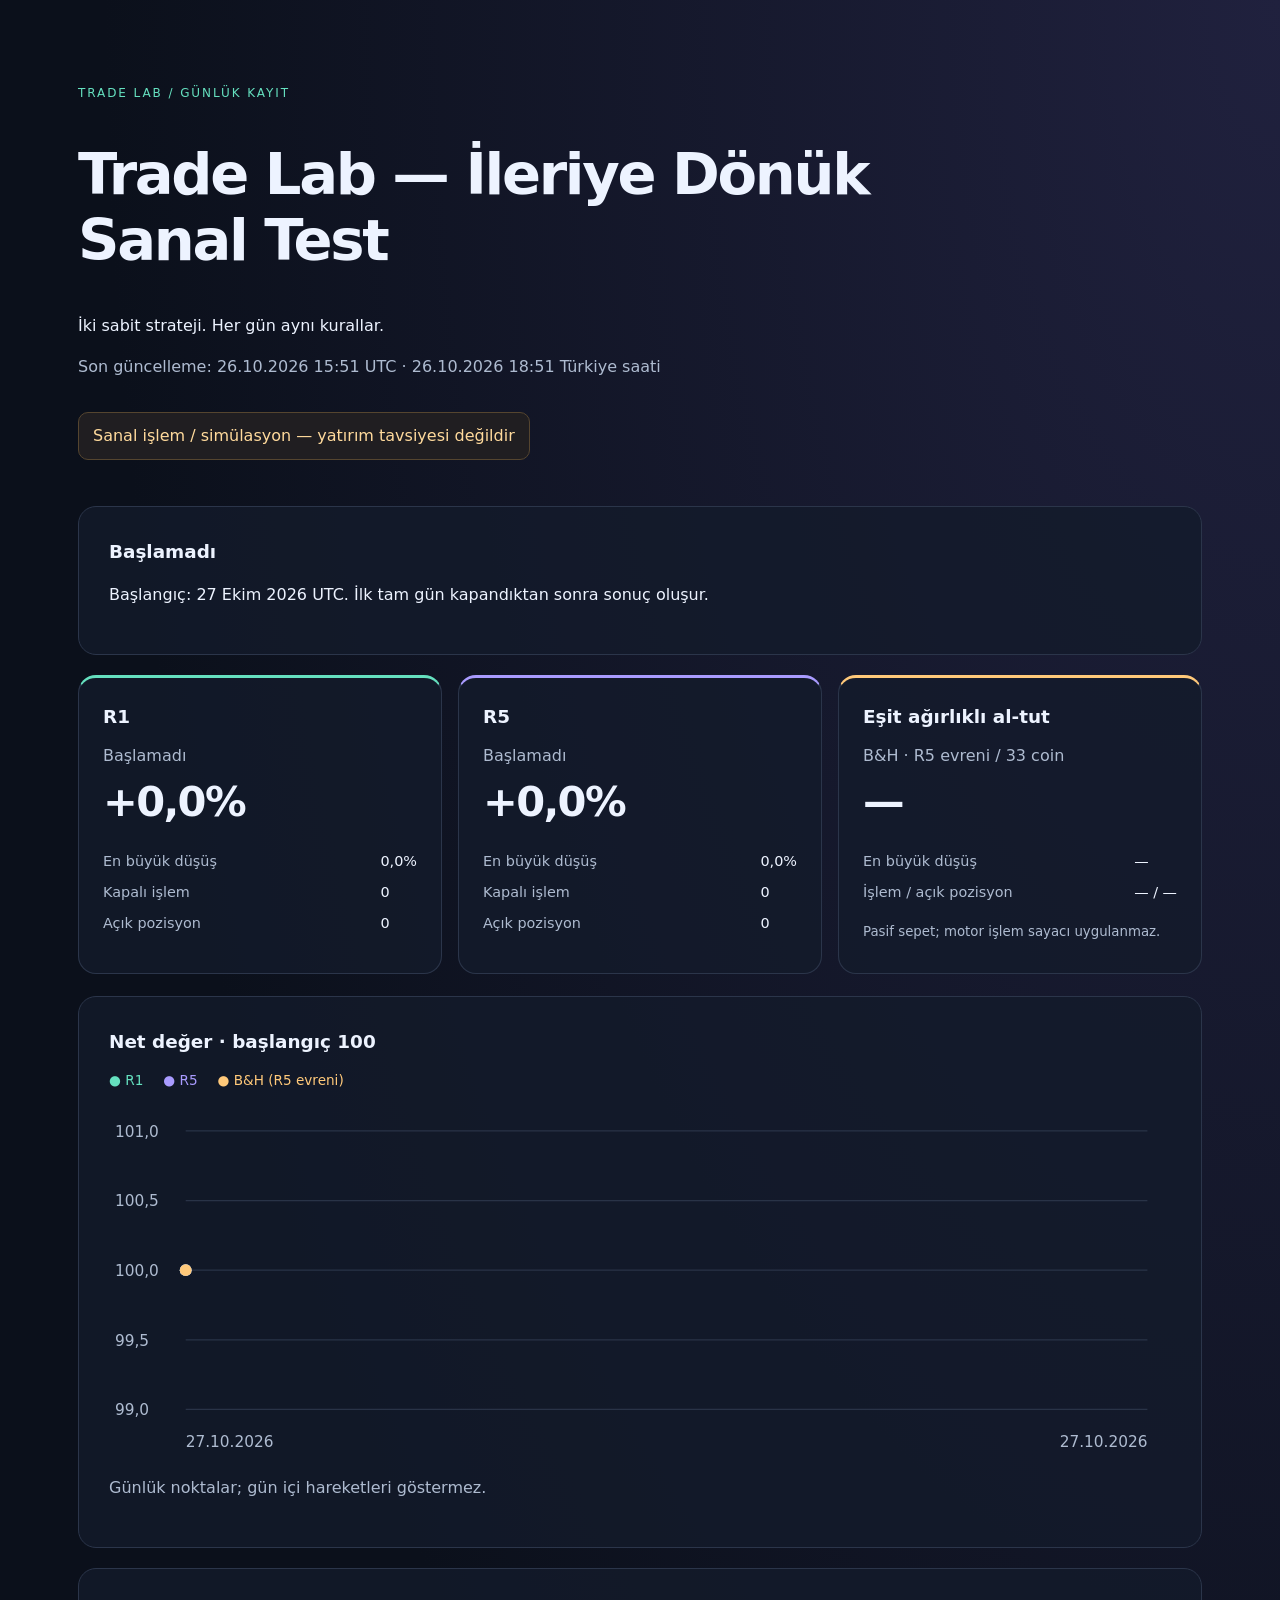
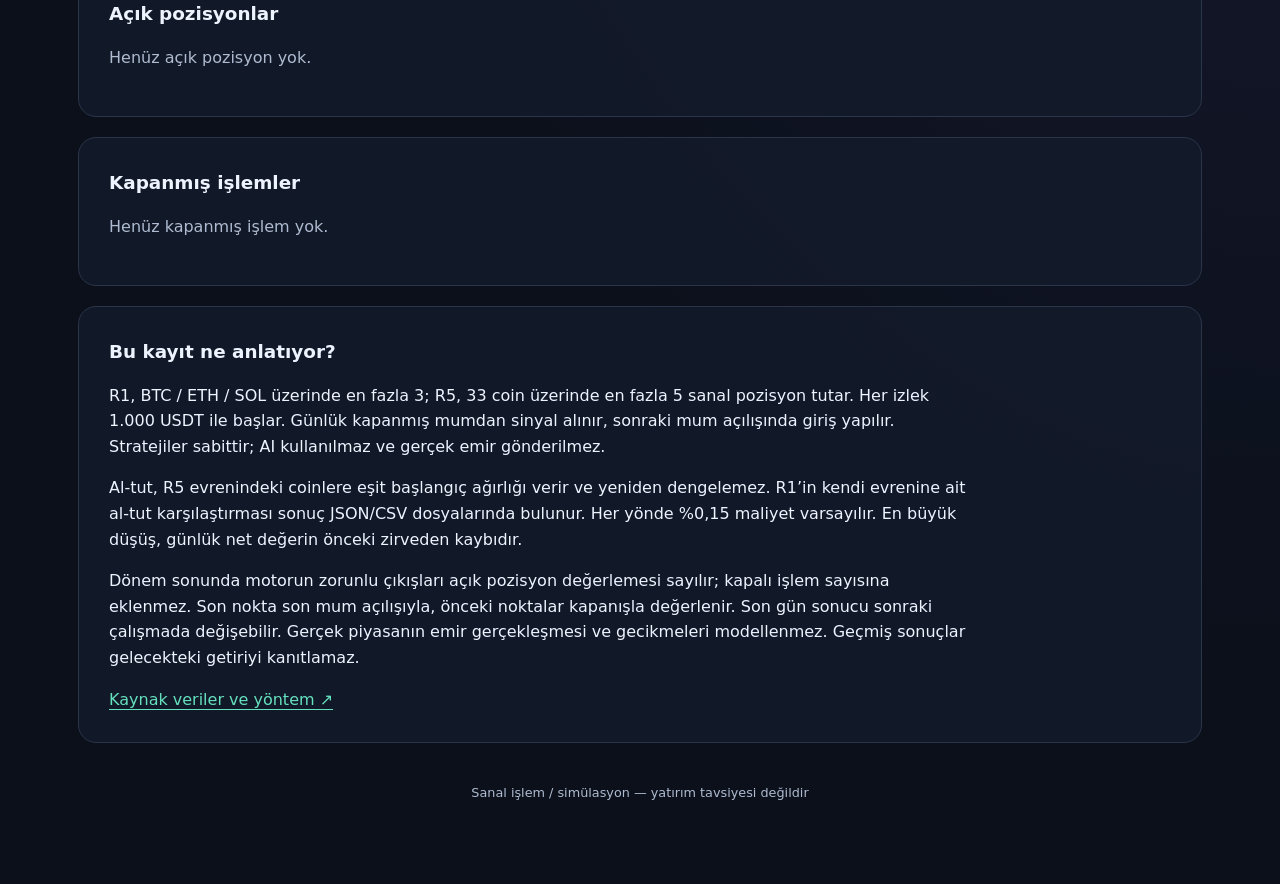
==== site/index.html @ d1fb6ea1 "Pages site, optional Telegram notifications, keepalive, run summaries Co-Authored-By: Claude Opus 5." ====
<!doctype html>
<html lang="tr"><head><meta charset="utf-8"><meta name="viewport" content="width=device-width, initial-scale=1">
<meta name="color-scheme" content="dark"><meta name="description" content="R1 ve R5 ileriye dönük sanal test sonuçları">
<title>Trade Lab — İleriye Dönük Sanal Test</title><link rel="stylesheet" href="style.css"></head>
<body><main><header><p class="eyebrow">TRADE LAB / GÜNLÜK KAYIT</p>
<h1>Trade Lab — İleriye Dönük Sanal Test</h1><p>İki sabit strateji. Her gün aynı kurallar.</p>
<p class="muted">Son güncelleme: 26.10.2026 15:51 UTC · 26.10.2026 18:51 Türkiye saati</p>
<p class="notice">Sanal işlem / simülasyon — yatırım tavsiyesi değildir</p></header>
<section class="panel"><h2>Başlamadı</h2><p>Başlangıç: 27 Ekim 2026 UTC. İlk tam gün kapandıktan sonra sonuç oluşur.</p></section>
<section class="cards" aria-label="Durum kartları"><article class="card r1"><h2>R1</h2><p class="muted">Başlamadı</p><strong>+0,0%</strong><dl><dt>En büyük düşüş</dt><dd>0,0%</dd><dt>Kapalı işlem</dt><dd>0</dd><dt>Açık pozisyon</dt><dd>0</dd></dl></article><article class="card r5"><h2>R5</h2><p class="muted">Başlamadı</p><strong>+0,0%</strong><dl><dt>En büyük düşüş</dt><dd>0,0%</dd><dt>Kapalı işlem</dt><dd>0</dd><dt>Açık pozisyon</dt><dd>0</dd></dl></article><article class="card bh"><h2>Eşit ağırlıklı al-tut</h2><p class="muted">B&H · R5 evreni / 33 coin</p><strong>—</strong><dl><dt>En büyük düşüş</dt><dd>—</dd><dt>İşlem / açık pozisyon</dt><dd>— / —</dd></dl><small>Pasif sepet; motor işlem sayacı uygulanmaz.</small></article></section>
<section class="panel"><h2>Net değer · başlangıç 100</h2><p class="legend"><span>● R1</span><span>● R5</span><span>● B&amp;H (R5 evreni)</span></p>
<svg viewBox="0 0 900 300" role="img" aria-labelledby="chart-title chart-desc"><title id="chart-title">R1, R5 ve al-tut net değer eğrileri</title><desc id="chart-desc">Her eğri 100 ile başlar. Ayrıntılı değerler sonuç CSV dosyalarındadır.</desc><path d="M65 22H880" stroke="#293347"/><text x="5" y="27" fill="#aebbd0" font-size="13">101,0</text><path d="M65 81H880" stroke="#293347"/><text x="5" y="86" fill="#aebbd0" font-size="13">100,5</text><path d="M65 140H880" stroke="#293347"/><text x="5" y="145" fill="#aebbd0" font-size="13">100,0</text><path d="M65 199H880" stroke="#293347"/><text x="5" y="204" fill="#aebbd0" font-size="13">99,5</text><path d="M65 258H880" stroke="#293347"/><text x="5" y="263" fill="#aebbd0" font-size="13">99,0</text><polyline points="65.00,140.00" fill="none" stroke="#65e0bf" stroke-width="3" stroke-linejoin="round"/><circle cx="65" cy="140.00" r="5" fill="#65e0bf"/><polyline points="65.00,140.00" fill="none" stroke="#a99bff" stroke-width="3" stroke-linejoin="round"/><circle cx="65" cy="140.00" r="5" fill="#a99bff"/><polyline points="65.00,140.00" fill="none" stroke="#ffc97a" stroke-width="3" stroke-linejoin="round"/><circle cx="65" cy="140.00" r="5" fill="#ffc97a"/><text x="65" y="290" text-anchor="start" fill="#aebbd0" font-size="13">27.10.2026</text><text x="880" y="290" text-anchor="end" fill="#aebbd0" font-size="13">27.10.2026</text></svg><p class="muted">Günlük noktalar; gün içi hareketleri göstermez.</p></section>
<section class="panel"><h2>Açık pozisyonlar</h2><p class="muted">Henüz açık pozisyon yok.</p></section>
<section class="panel"><h2>Kapanmış işlemler</h2><p class="muted">Henüz kapanmış işlem yok.</p></section>
<section class="panel prose"><h2>Bu kayıt ne anlatıyor?</h2>
<p>R1, BTC / ETH / SOL üzerinde en fazla 3; R5, 33 coin üzerinde en fazla 5 sanal pozisyon tutar.
Her izlek 1.000 USDT ile başlar. Günlük kapanmış mumdan sinyal alınır, sonraki mum açılışında giriş yapılır.
Stratejiler sabittir; AI kullanılmaz ve gerçek emir gönderilmez.</p>
<p>Al-tut, R5 evrenindeki coinlere eşit başlangıç ağırlığı verir ve yeniden dengelemez.
R1’in kendi evrenine ait al-tut karşılaştırması sonuç JSON/CSV dosyalarında bulunur.
Her yönde %0,15 maliyet varsayılır. En büyük düşüş, günlük net değerin önceki zirveden kaybıdır.</p>
<p>Dönem sonunda motorun zorunlu çıkışları açık pozisyon değerlemesi sayılır; kapalı işlem sayısına eklenmez.
Son nokta son mum açılışıyla, önceki noktalar kapanışla değerlenir. Son gün sonucu sonraki çalışmada değişebilir.
Gerçek piyasanın emir gerçekleşmesi ve gecikmeleri modellenmez. Geçmiş sonuçlar gelecekteki getiriyi kanıtlamaz.</p>
<a href="https://github.com/SametAlici/ai-crypto-trader-paper/tree/main/results">Kaynak veriler ve yöntem ↗</a></section>
<footer>Sanal işlem / simülasyon — yatırım tavsiyesi değildir</footer></main></body></html>
---- site/style.css ----
:root{color-scheme:dark;font-family:system-ui,-apple-system,"Segoe UI",sans-serif;background:#0b101b;color:#edf3ff;line-height:1.6}*{box-sizing:border-box}body{margin:0;background:radial-gradient(ellipse at top right,#20213e,transparent 65%)}main{max-width:1180px;margin:auto;padding:36px 18px}header{padding:12px 0 30px}h1{font-size:clamp(2rem,5vw,3.6rem);line-height:1.15;max-width:900px;letter-spacing:-.04em}h2{font-size:1.15rem;margin:0 0 12px}.eyebrow{color:#65e0bf;letter-spacing:.16em;font-size:.75rem}.muted,small,footer{color:#aebbd0}.notice{display:inline-block;border:1px solid #55452f;border-radius:10px;padding:10px 14px;color:#ffda9c;background:#201e21}.cards{display:grid;gap:16px;margin:0 0 22px}.card,.panel{background:#131b2bcc;border:1px solid #2b354a;border-radius:18px;padding:24px;margin-bottom:20px}.card{margin:0;border-top:3px solid #65e0bf}.r5{border-top-color:#a99bff}.bh{border-top-color:#ffc97a}.card strong{font-size:2.6rem;font-weight:650;letter-spacing:-.04em}.card p{margin:0}.card dl{display:grid;grid-template-columns:1fr auto;gap:8px;font-size:.9rem}.card dd{margin:0;font-variant-numeric:tabular-nums}.card dt{color:#aebbd0}.legend{display:flex;flex-wrap:wrap;gap:20px;font-size:.85rem}.legend span:nth-child(1){color:#65e0bf}.legend span:nth-child(2){color:#a99bff}.legend span:nth-child(3){color:#ffc97a}svg{width:100%;height:auto;display:block}.table-scroll{overflow-x:auto}table{border-collapse:collapse;width:100%;font-size:.85rem;white-space:nowrap}th,td{text-align:left;padding:12px;border-bottom:1px solid #293347}th{color:#aebbd0}td{font-variant-numeric:tabular-nums}.prose p{max-width:85ch}a{color:#65e0bf;text-underline-offset:4px}footer{text-align:center;font-size:.8rem;padding:20px}a:focus-visible,.table-scroll:focus-visible{outline:2px solid #65e0bf;outline-offset:5px}@media(min-width:800px){main{padding:60px 28px}.cards{grid-template-columns:repeat(3,minmax(0,1fr))}.panel{padding:30px}}@media(max-width:480px){.panel,.card{padding:18px}svg{min-height:150px}}
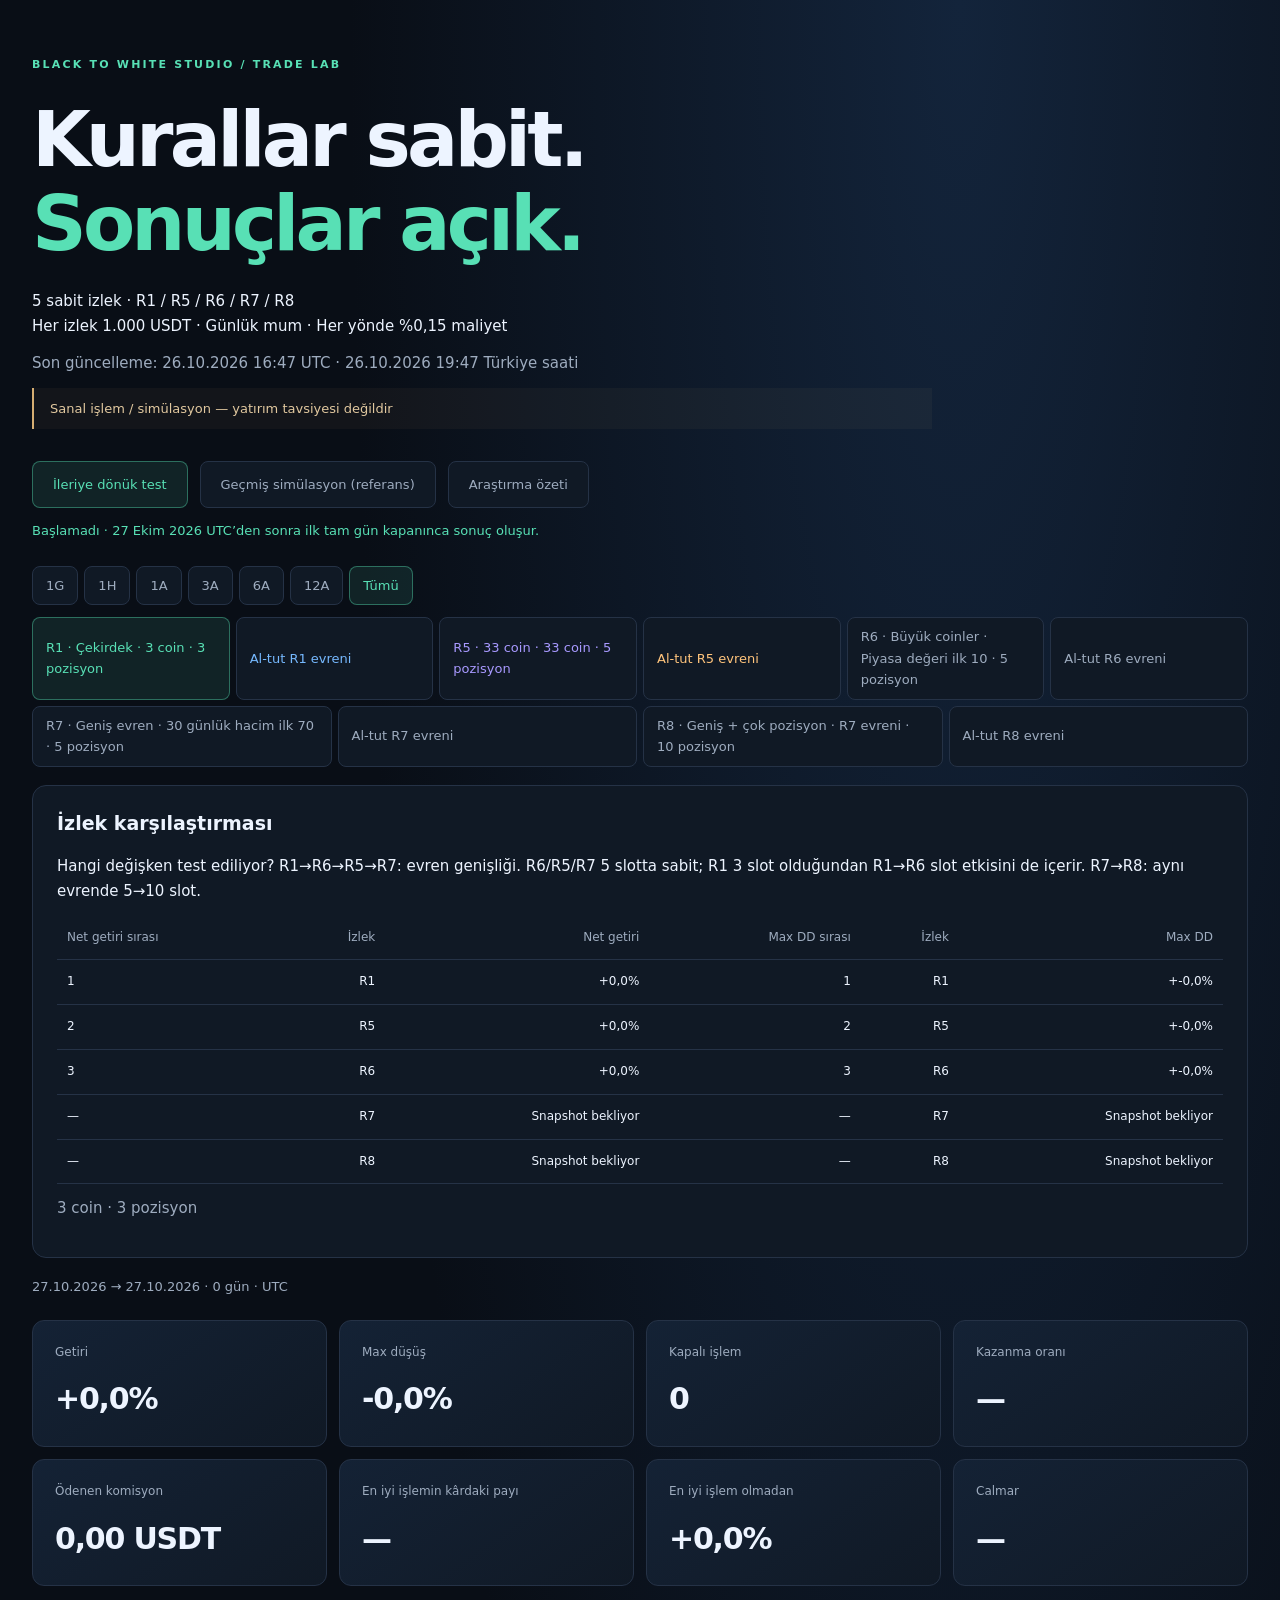
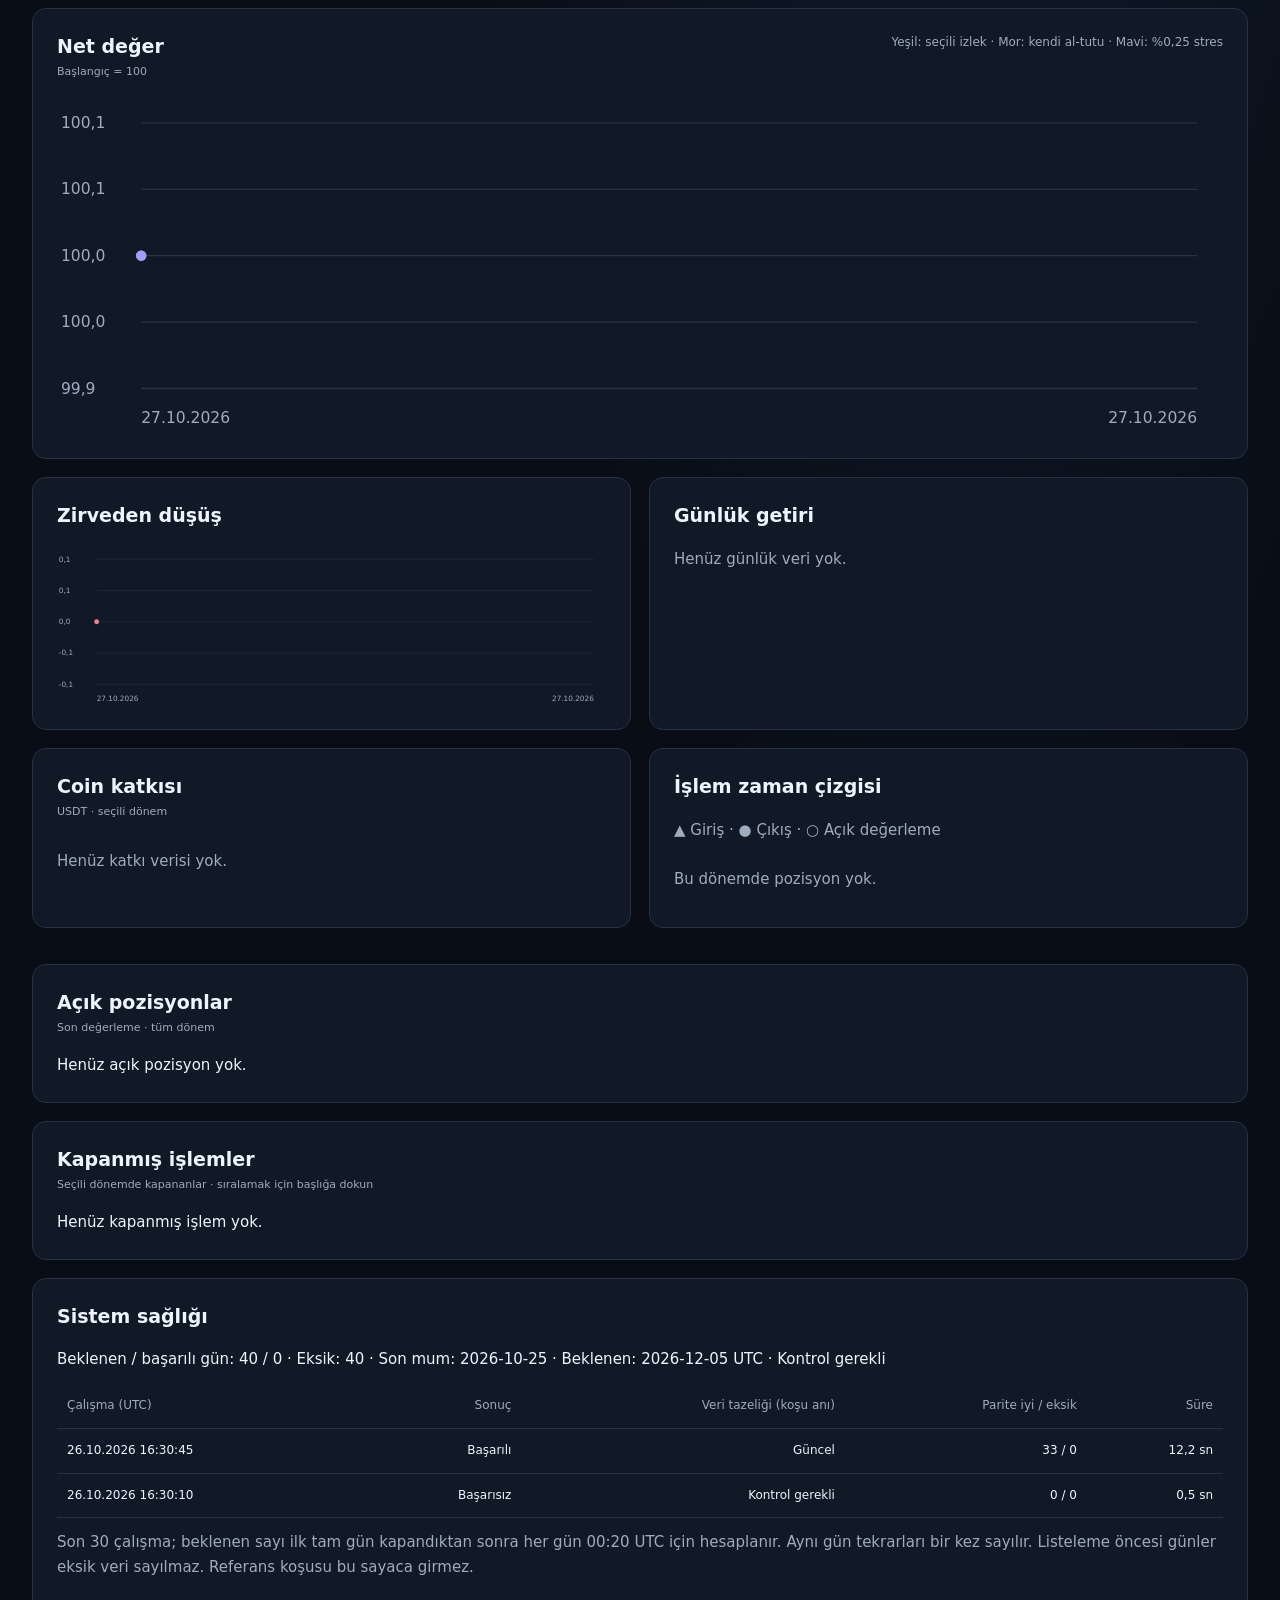
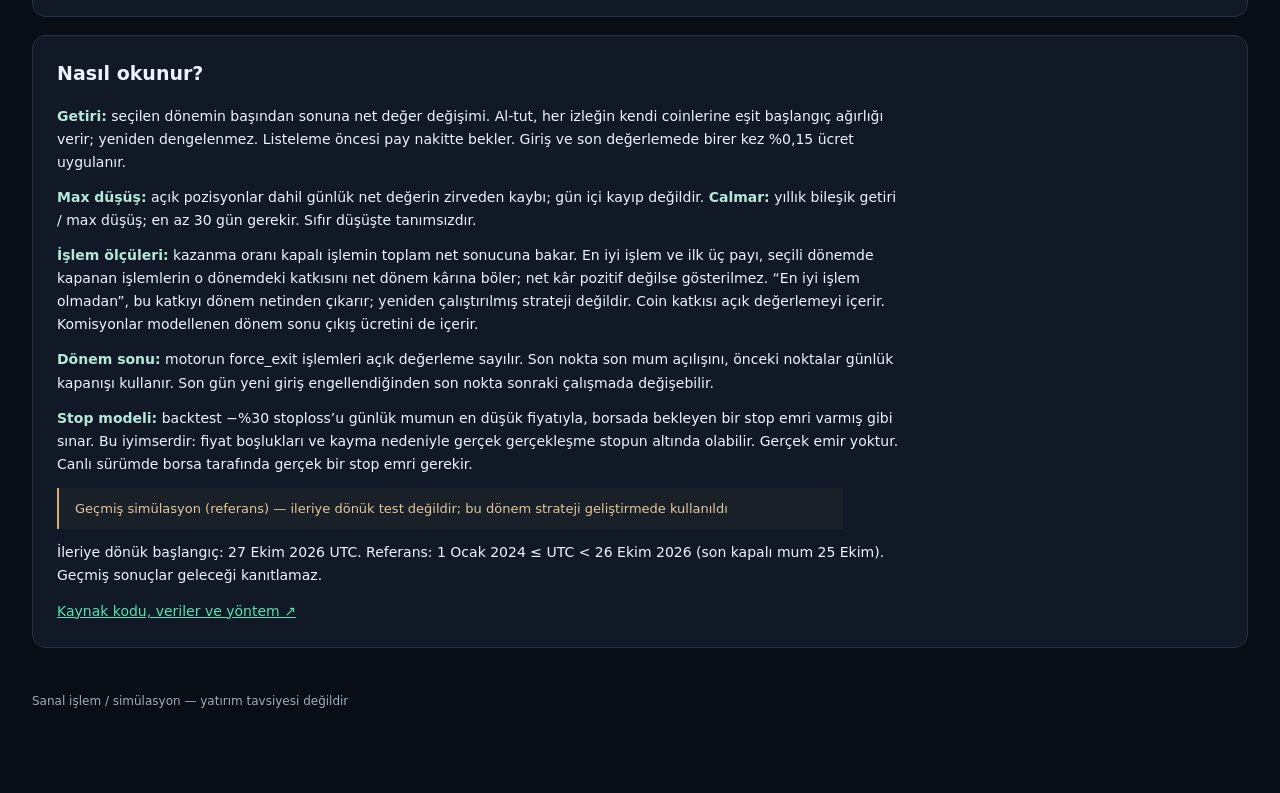
==== commit 6330c3c9: "Five tracks (R1, R5, R6 large caps, R7 broad, R8 broad+10 slots), site v2 with period filters, resea" ====
--- a/site/index.html
+++ b/site/index.html
@@ -1,26 +1,45 @@
 <!doctype html>
 <html lang="tr"><head><meta charset="utf-8"><meta name="viewport" content="width=device-width, initial-scale=1">
-<meta name="color-scheme" content="dark"><meta name="description" content="R1 ve R5 ileriye dönük sanal test sonuçları">
-<title>Trade Lab — İleriye Dönük Sanal Test</title><link rel="stylesheet" href="style.css"></head>
-<body><main><header><p class="eyebrow">TRADE LAB / GÜNLÜK KAYIT</p>
-<h1>Trade Lab — İleriye Dönük Sanal Test</h1><p>İki sabit strateji. Her gün aynı kurallar.</p>
-<p class="muted">Son güncelleme: 26.10.2026 15:51 UTC · 26.10.2026 18:51 Türkiye saati</p>
-<p class="notice">Sanal işlem / simülasyon — yatırım tavsiyesi değildir</p></header>
-<section class="panel"><h2>Başlamadı</h2><p>Başlangıç: 27 Ekim 2026 UTC. İlk tam gün kapandıktan sonra sonuç oluşur.</p></section>
-<section class="cards" aria-label="Durum kartları"><article class="card r1"><h2>R1</h2><p class="muted">Başlamadı</p><strong>+0,0%</strong><dl><dt>En büyük düşüş</dt><dd>0,0%</dd><dt>Kapalı işlem</dt><dd>0</dd><dt>Açık pozisyon</dt><dd>0</dd></dl></article><article class="card r5"><h2>R5</h2><p class="muted">Başlamadı</p><strong>+0,0%</strong><dl><dt>En büyük düşüş</dt><dd>0,0%</dd><dt>Kapalı işlem</dt><dd>0</dd><dt>Açık pozisyon</dt><dd>0</dd></dl></article><article class="card bh"><h2>Eşit ağırlıklı al-tut</h2><p class="muted">B&H · R5 evreni / 33 coin</p><strong>—</strong><dl><dt>En büyük düşüş</dt><dd>—</dd><dt>İşlem / açık pozisyon</dt><dd>— / —</dd></dl><small>Pasif sepet; motor işlem sayacı uygulanmaz.</small></article></section>
-<section class="panel"><h2>Net değer · başlangıç 100</h2><p class="legend"><span>● R1</span><span>● R5</span><span>● B&amp;H (R5 evreni)</span></p>
-<svg viewBox="0 0 900 300" role="img" aria-labelledby="chart-title chart-desc"><title id="chart-title">R1, R5 ve al-tut net değer eğrileri</title><desc id="chart-desc">Her eğri 100 ile başlar. Ayrıntılı değerler sonuç CSV dosyalarındadır.</desc><path d="M65 22H880" stroke="#293347"/><text x="5" y="27" fill="#aebbd0" font-size="13">101,0</text><path d="M65 81H880" stroke="#293347"/><text x="5" y="86" fill="#aebbd0" font-size="13">100,5</text><path d="M65 140H880" stroke="#293347"/><text x="5" y="145" fill="#aebbd0" font-size="13">100,0</text><path d="M65 199H880" stroke="#293347"/><text x="5" y="204" fill="#aebbd0" font-size="13">99,5</text><path d="M65 258H880" stroke="#293347"/><text x="5" y="263" fill="#aebbd0" font-size="13">99,0</text><polyline points="65.00,140.00" fill="none" stroke="#65e0bf" stroke-width="3" stroke-linejoin="round"/><circle cx="65" cy="140.00" r="5" fill="#65e0bf"/><polyline points="65.00,140.00" fill="none" stroke="#a99bff" stroke-width="3" stroke-linejoin="round"/><circle cx="65" cy="140.00" r="5" fill="#a99bff"/><polyline points="65.00,140.00" fill="none" stroke="#ffc97a" stroke-width="3" stroke-linejoin="round"/><circle cx="65" cy="140.00" r="5" fill="#ffc97a"/><text x="65" y="290" text-anchor="start" fill="#aebbd0" font-size="13">27.10.2026</text><text x="880" y="290" text-anchor="end" fill="#aebbd0" font-size="13">27.10.2026</text></svg><p class="muted">Günlük noktalar; gün içi hareketleri göstermez.</p></section>
-<section class="panel"><h2>Açık pozisyonlar</h2><p class="muted">Henüz açık pozisyon yok.</p></section>
-<section class="panel"><h2>Kapanmış işlemler</h2><p class="muted">Henüz kapanmış işlem yok.</p></section>
-<section class="panel prose"><h2>Bu kayıt ne anlatıyor?</h2>
-<p>R1, BTC / ETH / SOL üzerinde en fazla 3; R5, 33 coin üzerinde en fazla 5 sanal pozisyon tutar.
-Her izlek 1.000 USDT ile başlar. Günlük kapanmış mumdan sinyal alınır, sonraki mum açılışında giriş yapılır.
-Stratejiler sabittir; AI kullanılmaz ve gerçek emir gönderilmez.</p>
-<p>Al-tut, R5 evrenindeki coinlere eşit başlangıç ağırlığı verir ve yeniden dengelemez.
-R1’in kendi evrenine ait al-tut karşılaştırması sonuç JSON/CSV dosyalarında bulunur.
-Her yönde %0,15 maliyet varsayılır. En büyük düşüş, günlük net değerin önceki zirveden kaybıdır.</p>
-<p>Dönem sonunda motorun zorunlu çıkışları açık pozisyon değerlemesi sayılır; kapalı işlem sayısına eklenmez.
-Son nokta son mum açılışıyla, önceki noktalar kapanışla değerlenir. Son gün sonucu sonraki çalışmada değişebilir.
-Gerçek piyasanın emir gerçekleşmesi ve gecikmeleri modellenmez. Geçmiş sonuçlar gelecekteki getiriyi kanıtlamaz.</p>
-<a href="https://github.com/SametAlici/ai-crypto-trader-paper/tree/main/results">Kaynak veriler ve yöntem ↗</a></section>
-<footer>Sanal işlem / simülasyon — yatırım tavsiyesi değildir</footer></main></body></html>
+<meta name="color-scheme" content="dark"><meta name="description" content="Dondurulmuş momentum stratejilerinin günlük sanal test kaydı">
+<title>Trade Lab — İleriye Dönük Sanal Test</title><link rel="stylesheet" href="style.css">
+<script src="metrics.js" defer></script><script src="app.js" defer></script></head>
+<body><main><header><div class="eyebrow">BLACK TO WHITE STUDIO / TRADE LAB</div>
+<h1>Kurallar sabit.<br><span>Sonuçlar açık.</span></h1>
+<p>5 sabit izlek · R1 / R5 / R6 / R7 / R8<br>Her izlek 1.000 USDT · Günlük mum · Her yönde %0,15 maliyet</p>
+<p class="muted">Son güncelleme: 26.10.2026 16:47 UTC · 26.10.2026 19:47 Türkiye saati</p>
+<div class="notice">Sanal işlem / simülasyon — yatırım tavsiyesi değildir</div></header>
+<nav class="view-toggle" aria-label="Kayıt türü"><button data-view="forward" aria-pressed="true">İleriye dönük test</button><button data-view="reference" aria-pressed="false">Geçmiş simülasyon (referans)</button><button data-view="research" aria-pressed="false">Araştırma özeti</button></nav>
+<div id="forward-content"><p id="reference-label" class="notice" hidden>Geçmiş simülasyon (referans) — ileriye dönük test değildir; bu dönem strateji geliştirmede kullanıldı</p><p id="state" role="status"></p>
+<section class="controls"><div id="periods" aria-label="Dönem">
+<button data-days="1">1G</button><button data-days="7">1H</button><button data-days="30">1A</button><button data-days="90">3A</button><button data-days="180">6A</button><button data-days="365">12A</button><button data-days="0" aria-pressed="true">Tümü</button></div>
+<div id="tracks" aria-label="İzlek"><button data-track="r1" aria-pressed="true">R1</button><button data-track="r5">R5</button><button data-track="bh1">Al-tut R1 evreni</button><button data-track="bh5">Al-tut R5 evreni</button></div></section>
+<section class="panel"><h2>İzlek karşılaştırması</h2><p>Hangi değişken test ediliyor? R1→R6→R5→R7: evren genişliği. R6/R5/R7 5 slotta sabit; R1 3 slot olduğundan R1→R6 slot etkisini de içerir. R7→R8: aynı evrende 5→10 slot.</p><div id="comparison" class="table-scroll"></div><p id="track-description" class="muted"></p></section>
+<p id="period-warning" class="muted" role="status"></p><div id="kpis" class="cards"></div>
+<section class="panel"><div class="section-head"><h2>Net değer <small>Başlangıç = 100</small></h2><span class="muted">Yeşil: seçili izlek · Mor: kendi al-tutu · Mavi: %0,25 stres</span></div><div id="equity" class="chart"></div></section>
+<div class="chart-grid"><section class="panel"><h2>Zirveden düşüş</h2><div id="drawdown" class="chart"></div></section><section class="panel"><h2>Günlük getiri</h2><div id="returns" class="chart"></div></section></div>
+<div class="chart-grid"><section class="panel"><h2>Coin katkısı <small>USDT · seçili dönem</small></h2><div id="coins"></div></section><section class="panel"><h2>İşlem zaman çizgisi</h2><p class="muted">▲ Giriş · ● Çıkış · ○ Açık değerleme</p><div id="timeline"></div></section></div>
+<section id="monthly-panel" class="panel" hidden><h2>Aylık getiri haritası</h2><div id="monthly" class="table-scroll"></div><p class="muted">İlk/son ay kısmi olabilir. Getiriler bileşik hesaplanır.</p></section>
+<section class="panel"><h2>Açık pozisyonlar <small>Son değerleme · tüm dönem</small></h2><div id="open" class="table-scroll">Henüz açık pozisyon yok.</div></section>
+<section class="panel"><h2>Kapanmış işlemler <small>Seçili dönemde kapananlar · sıralamak için başlığa dokun</small></h2><div id="closed" class="table-scroll">Henüz kapanmış işlem yok.</div></section>
+<section class="panel"><h2>Sistem sağlığı</h2><p id="health-status"></p><div id="health" class="table-scroll"></div><p class="muted">Son 30 çalışma; beklenen sayı ilk tam gün kapandıktan sonra her gün 00:20 UTC için hesaplanır. Aynı gün tekrarları bir kez sayılır. Listeleme öncesi günler eksik veri sayılmaz. Referans koşusu bu sayaca girmez.</p></section>
+<section class="panel prose"><h2>Nasıl okunur?</h2><p><b>Getiri:</b> seçilen dönemin başından sonuna net değer değişimi. Al-tut, her izleğin kendi coinlerine eşit başlangıç ağırlığı verir; yeniden dengelenmez. Listeleme öncesi pay nakitte bekler. Giriş ve son değerlemede birer kez %0,15 ücret uygulanır.</p>
+<p><b>Max düşüş:</b> açık pozisyonlar dahil günlük net değerin zirveden kaybı; gün içi kayıp değildir. <b>Calmar:</b> yıllık bileşik getiri / max düşüş; en az 30 gün gerekir. Sıfır düşüşte tanımsızdır.</p>
+<p><b>İşlem ölçüleri:</b> kazanma oranı kapalı işlemin toplam net sonucuna bakar. En iyi işlem ve ilk üç payı, seçili dönemde kapanan işlemlerin o dönemdeki katkısını net dönem kârına böler; net kâr pozitif değilse gösterilmez. “En iyi işlem olmadan”, bu katkıyı dönem netinden çıkarır; yeniden çalıştırılmış strateji değildir. Coin katkısı açık değerlemeyi içerir. Komisyonlar modellenen dönem sonu çıkış ücretini de içerir.</p>
+<p><b>Dönem sonu:</b> motorun force_exit işlemleri açık değerleme sayılır. Son nokta son mum açılışını, önceki noktalar günlük kapanışı kullanır. Son gün yeni giriş engellendiğinden son nokta sonraki çalışmada değişebilir.</p>
+<p><b>Stop modeli:</b> backtest −%30 stoploss’u günlük mumun en düşük fiyatıyla, borsada bekleyen bir stop emri varmış gibi sınar. Bu iyimserdir: fiyat boşlukları ve kayma nedeniyle gerçek gerçekleşme stopun altında olabilir. Gerçek emir yoktur. Canlı sürümde borsa tarafında gerçek bir stop emri gerekir.</p>
+<p class="notice">Geçmiş simülasyon (referans) — ileriye dönük test değildir; bu dönem strateji geliştirmede kullanıldı</p><p>İleriye dönük başlangıç: 27 Ekim 2026 UTC. Referans: 1 Ocak 2024 ≤ UTC &lt; 26 Ekim 2026 (son kapalı mum 25 Ekim). Geçmiş sonuçlar geleceği kanıtlamaz.</p>
+<a href="https://github.com/SametAlici/ai-crypto-trader-paper">Kaynak kodu, veriler ve yöntem ↗</a></section>
+</div><section id="research-content" hidden>
+<p class="notice">Tarihsel simülasyon; bu veriler strateji geliştirmede kullanıldı; ileriye dönük test değildir</p>
+<p id="research-date" class="muted"></p>
+<section class="panel"><h2>Stratejiler ve eleme nedenleri</h2><div id="research-strategies" class="table-scroll"></div></section>
+<section class="panel"><h2>Kanıt türüne göre değerlendirmeler</h2><div id="research-evaluations"></div></section>
+<section class="panel"><h2>Getiri ve risk</h2><p class="muted">X: max düşüş (%) · Y: net getiri (%) · Her nokta ayrı bir değerlendirme; kanıt türleri farklıdır. Noktaya dokunun.</p><div id="research-scatter" class="chart"></div><p id="scatter-detail" role="status"></p></section>
+<section class="panel"><h2>Komisyon stresi</h2><p class="muted">Aynı strateji, evren ve kanıt grubu içinde tek yön ücret → net getiri.</p><select id="research-fee-select" aria-label="Ücret deneyi"></select><div id="research-fee" class="chart"></div></section>
+<section class="panel"><h2>Kâr yoğunlaşması</h2><div id="research-concentration" class="table-scroll"></div></section>
+<section class="panel"><h2>AI özeti</h2><div id="research-ai"></div></section>
+<section class="panel"><h2>Karar ölçütleri</h2><ul id="research-criteria"></ul><h3>Sınırlar</h3><ul id="research-limitations"></ul></section>
+<section class="panel"><h2>Tarihsel net değer eğrileri</h2><select id="research-equity-select" aria-label="Tarihsel eğri"></select><p id="research-equity-label" class="muted"></p><div id="research-equity" class="chart"></div></section>
+</section><noscript>Grafik ve dönem filtreleri için JavaScript gerekir. Tüm veriler depodaki results klasöründedir.</noscript>
+<footer>Sanal işlem / simülasyon — yatırım tavsiyesi değildir</footer></main>
+<script id="report-data" type="application/json">{"registry": {"r1": {"name": "Çekirdek", "description": "3 coin · 3 pozisyon", "slots": 3, "strategy": "R1_TSMomentum"}, "r5": {"name": "33 coin", "description": "33 coin · 5 pozisyon", "slots": 5, "strategy": "R5_TSMomentum"}, "r6": {"name": "Büyük coinler", "description": "Piyasa değeri ilk 10 · 5 pozisyon", "slots": 5, "strategy": "R5_TSMomentum"}, "r7": {"stress_fee": 0.0025, "name": "Geniş evren", "description": "30 günlük hacim ilk 70 · 5 pozisyon", "slots": 5, "strategy": "R5_TSMomentum"}, "r8": {"stress_fee": 0.0025, "name": "Geniş + çok pozisyon", "description": "R7 evreni · 10 pozisyon", "slots": 10, "strategy": "R5_TSMomentum"}}, "research": {"strategies": [{"name": "EmaTrendStrategy", "family": "Klasik", "timeframe": "1h", "description": "Hareketli ortalama kesişimleriyle trend izler.", "status": "Elendi", "elimination_reason": "Maliyet sonrası yüksek kayıp ve aşırı işlem nedeniyle elendi."}, {"name": "TrendStrategy", "family": "Klasik", "timeframe": "1h", "description": "Üst zaman dilimi teyidiyle güçlü trendleri izler.", "status": "Elendi", "elimination_reason": "Maliyet sonrası sonuç negatif kaldığı için elendi."}, {"name": "MeanReversion", "family": "Klasik", "timeframe": "1h", "description": "Uygun piyasa koşullarında aşırı satım dönüşlerini arar.", "status": "Elendi", "elimination_reason": "Yüksek kazanma oranı maliyet sonrası pozitif getiri sağlamadığı için elendi."}, {"name": "BreakoutStrategy", "family": "Klasik", "timeframe": "1h", "description": "Hacim desteğiyle fiyat kanalı kırılımlarını izler.", "status": "Elendi", "elimination_reason": "Maliyet sonrası sonuç negatif kaldığı için elendi."}, {"name": "R1_TrendRegime", "family": "Klasik", "timeframe": "4h", "description": "Yükselen trend içinde uzun fiyat kanalı kırılımını arar.", "status": "Elendi", "elimination_reason": "Bağımsız testte net kayıp ve yetersiz dönem tutarlılığı nedeniyle elendi."}, {"name": "R1_MeanRevUptrend", "family": "Klasik", "timeframe": "4h", "description": "Yükseliş rejiminde kısa süreli fiyat düşüşlerini alır.", "status": "Elendi", "elimination_reason": "Bağımsız testte yüksek kayıp ve düşüş nedeniyle elendi."}, {"name": "R1_TSMomentum", "family": "Klasik", "timeframe": "1d", "description": "Bitcoin rejimi uygunsa birkaç aylık momentumu izler.", "status": "Aktif aday", "elimination_reason": null}, {"name": "R5_TSMomentum", "family": "Klasik", "timeframe": "1d", "description": "Aynı momentum kurallarını geniş coin evreninde uygular.", "status": "Aktif aday", "elimination_reason": null}, {"name": "AIHybridStrategy", "family": "AI", "timeframe": "1h", "description": "Tahmini getiriyi maliyet ve piyasa filtreleriyle değerlendirir.", "status": "Elendi", "elimination_reason": "LightGBM ve XGBoost denemeleri maliyet sonrası negatif kaldığı için elendi."}, {"name": "R3_TSMomentumAI", "family": "AI", "timeframe": "1d", "description": "Momentum girişlerini kâr olasılığı tahminiyle süzer.", "status": "Elendi", "elimination_reason": "Doğrulanmış kalibrasyon ve eşik ölçeği hatası tüm girişleri reddettiği için elendi."}, {"name": "R4_RawClassifier", "family": "AI", "timeframe": "1d", "description": "Olasılık filtresini tutarlı ham ölçekte sınar.", "status": "Elendi", "elimination_reason": "Ölçek düzeltmesi filtresiz momentuma güvenilir üstünlük sağlamadığı için elendi."}, {"name": "R4_EV", "family": "AI", "timeframe": "1d", "description": "Beklenen net getiri tahminiyle momentum girişlerini süzer.", "status": "Elendi", "elimination_reason": "Kilitli testte kayıp verdiği ve güvenilir üstünlük sağlamadığı için elendi."}, {"name": "R4_Risk", "family": "AI", "timeframe": "1d", "description": "Tahmini ters fiyat hareketine göre pozisyon boyutunu ayarlar.", "status": "Elendi", "elimination_reason": "Kilitli testte kayıp verdiği ve güvenilir üstünlük sağlamadığı için elendi."}, {"name": "R4_Regime", "family": "AI", "timeframe": "1d", "description": "Tahmini piyasa rejimine göre pozisyon boyutunu ayarlar.", "status": "Elendi", "elimination_reason": "Filtresiz momentuma güvenilir üstünlük sağlamadığı için elendi."}], "evaluations": [{"strategy": "R1_MeanRevUptrend", "evidence_type": "Bağımsız test 2024–26", "universe": "BTC/ETH/SOL", "period": "2024-01-01 / 2026-10-25 UTC", "fee": 0.0015, "trades": 249, "net_return_pct": -45.98978363, "max_dd_pct": 49.39229322, "dd_type": "cüzdan", "winrate_pct": 57.02811245, "calmar": -0.3979762}, {"strategy": "R1_MeanRevUptrend", "evidence_type": "Bağımsız test 2024–26", "universe": "BTC/ETH/SOL", "period": "2024-01-01 / 2026-10-25 UTC", "fee": 0.0025, "trades": 249, "net_return_pct": -54.19797459, "max_dd_pct": 56.91509751, "dd_type": "cüzdan", "winrate_pct": 55.02008032, "calmar": -0.42567735}, {"strategy": "R1_TSMomentum", "evidence_type": "Bağımsız test 2024–26", "universe": "BTC/ETH/SOL", "period": "2024-01-01 / 2026-10-25 UTC", "fee": 0.0015, "trades": 48, "net_return_pct": 46.63406467, "max_dd_pct": 28.87972219, "dd_type": "cüzdan", "winrate_pct": 31.25, "calmar": 0.50443861}, {"strategy": "R1_TSMomentum", "evidence_type": "Bağımsız test 2024–26", "universe": "BTC/ETH/SOL", "period": "2024-01-01 / 2026-10-25 UTC", "fee": 0.0025, "trades": 48, "net_return_pct": 43.62962732, "max_dd_pct": 29.3969638, "dd_type": "cüzdan", "winrate_pct": 29.16666667, "calmar": 0.46700168}, {"strategy": "R1_TrendRegime", "evidence_type": "Bağımsız test 2024–26", "universe": "BTC/ETH/SOL", "period": "2024-01-01 / 2026-10-25 UTC", "fee": 0.0015, "trades": 32, "net_return_pct": -10.69709098, "max_dd_pct": 26.43692587, "dd_type": "cüzdan", "winrate_pct": 40.625, "calmar": -0.14903488}, {"strategy": "R1_TrendRegime", "evidence_type": "Bağımsız test 2024–26", "universe": "BTC/ETH/SOL", "period": "2024-01-01 / 2026-10-25 UTC", "fee": 0.0025, "trades": 32, "net_return_pct": -12.52306203, "max_dd_pct": 27.06449643, "dd_type": "cüzdan", "winrate_pct": 40.625, "calmar": -0.17153599}, {"strategy": "AIHybridStrategy", "evidence_type": "AI 2024–26", "universe": "BTC/ETH/SOL", "period": "2024-01-01 / 2026-10-26 UTC", "fee": 0.0015, "trades": 51, "net_return_pct": -9.28669774, "max_dd_pct": 13.48793904, "dd_type": "kapanan işlem", "winrate_pct": 52.94117647, "calmar": -0.25170134}, {"strategy": "AIHybridStrategy", "evidence_type": "AI 2024–26", "universe": "BTC/ETH/SOL", "period": "2024-01-01 / 2026-10-26 UTC", "fee": 0.0025, "trades": 51, "net_return_pct": -11.48215061, "max_dd_pct": 14.55219658, "dd_type": "kapanan işlem", "winrate_pct": 52.94117647, "calmar": -0.29067939}, {"strategy": "BreakoutStrategy", "evidence_type": "Backtest 2023–26 (Sprint 5)", "universe": "BTC/ETH/SOL", "period": "2023-01-01 / 2026-10-26 UTC", "fee": 0.0015, "trades": 1180, "net_return_pct": -18.01534951, "max_dd_pct": 21.55006859, "dd_type": "kapanan işlem", "winrate_pct": 46.18644068, "calmar": -0.23501503}, {"strategy": "BreakoutStrategy", "evidence_type": "Backtest 2023–26 (Sprint 5)", "universe": "BTC/ETH/SOL", "period": "2023-01-01 / 2026-10-26 UTC", "fee": 0.002, "trades": 1175, "net_return_pct": -25.7900493, "max_dd_pct": 28.22383667, "dd_type": "kapanan işlem", "winrate_pct": 45.44680851, "calmar": -0.26599808}, {"strategy": "BreakoutStrategy", "evidence_type": "Backtest 2023–26 (Sprint 5)", "universe": "BTC/ETH/SOL", "period": "2023-01-01 / 2026-10-26 UTC", "fee": 0.0025, "trades": 1165, "net_return_pct": -33.74637677, "max_dd_pct": 35.46328137, "dd_type": "kapanan işlem", "winrate_pct": 44.12017167, "calmar": -0.2879515}, {"strategy": "EmaTrendStrategy", "evidence_type": "Backtest 2023–26 (Sprint 5)", "universe": "BTC/ETH/SOL", "period": "2023-01-01 / 2026-10-26 UTC", "fee": 0.0015, "trades": 2666, "net_return_pct": -83.81839925, "max_dd_pct": 88.19628314, "dd_type": "kapanan işlem", "winrate_pct": 44.29857464, "calmar": -0.42980461}, {"strategy": "EmaTrendStrategy", "evidence_type": "Backtest 2023–26 (Sprint 5)", "universe": "BTC/ETH/SOL", "period": "2023-01-01 / 2026-10-26 UTC", "fee": 0.002, "trades": 2626, "net_return_pct": -93.05295329, "max_dd_pct": 94.77625152, "dd_type": "kapanan işlem", "winrate_pct": 43.79284082, "calmar": -0.52999616}, {"strategy": "EmaTrendStrategy", "evidence_type": "Backtest 2023–26 (Sprint 5)", "universe": "BTC/ETH/SOL", "period": "2023-01-01 / 2026-10-26 UTC", "fee": 0.0025, "trades": 2580, "net_return_pct": -96.89899445, "max_dd_pct": 97.55589355, "dd_type": "kapanan işlem", "winrate_pct": 42.51937984, "calmar": -0.61195832}, {"strategy": "MeanReversion", "evidence_type": "Backtest 2023–26 (Sprint 5)", "universe": "BTC/ETH/SOL", "period": "2023-01-01 / 2026-10-26 UTC", "fee": 0.0015, "trades": 370, "net_return_pct": -9.18668346, "max_dd_pct": 11.4809282, "dd_type": "kapanan işlem", "winrate_pct": 60.27027027, "calmar": -0.21686729}, {"strategy": "MeanReversion", "evidence_type": "Backtest 2023–26 (Sprint 5)", "universe": "BTC/ETH/SOL", "period": "2023-01-01 / 2026-10-26 UTC", "fee": 0.002, "trades": 367, "net_return_pct": -12.29289454, "max_dd_pct": 13.27438866, "dd_type": "kapanan işlem", "winrate_pct": 57.22070845, "calmar": -0.2541549}, {"strategy": "MeanReversion", "evidence_type": "Backtest 2023–26 (Sprint 5)", "universe": "BTC/ETH/SOL", "period": "2023-01-01 / 2026-10-26 UTC", "fee": 0.0025, "trades": 365, "net_return_pct": -14.749987, "max_dd_pct": 15.42788245, "dd_type": "kapanan işlem", "winrate_pct": 54.79452055, "calmar": -0.26507008}, {"strategy": "R1_MeanRevUptrend", "evidence_type": "Backtest 2023–26 (Sprint 5)", "universe": "BTC/ETH/SOL", "period": "2023-01-01 / 2026-10-26 UTC", "fee": 0.0015, "trades": 348, "net_return_pct": -36.768545, "max_dd_pct": 46.83727893, "dd_type": "kapanan işlem", "winrate_pct": 60.05747126, "calmar": -0.24130095}, {"strategy": "R1_MeanRevUptrend", "evidence_type": "Backtest 2023–26 (Sprint 5)", "universe": "BTC/ETH/SOL", "period": "2023-01-01 / 2026-10-26 UTC", "fee": 0.002, "trades": 348, "net_return_pct": -43.65688142, "max_dd_pct": 50.85924992, "dd_type": "kapanan işlem", "winrate_pct": 58.90804598, "calmar": -0.27406449}, {"strategy": "R1_MeanRevUptrend", "evidence_type": "Backtest 2023–26 (Sprint 5)", "universe": "BTC/ETH/SOL", "period": "2023-01-01 / 2026-10-26 UTC", "fee": 0.0025, "trades": 348, "net_return_pct": -49.79349485, "max_dd_pct": 54.57514431, "dd_type": "kapanan işlem", "winrate_pct": 57.75862069, "calmar": -0.3022729}, {"strategy": "R1_TSMomentum", "evidence_type": "Backtest 2023–26 (Sprint 5)", "universe": "BTC/ETH/SOL", "period": "2023-01-01 / 2026-10-25 UTC", "fee": 0.0015, "trades": 67, "net_return_pct": 188.87983219, "max_dd_pct": 13.10363522, "dd_type": "kapanan işlem", "winrate_pct": 32.8358209, "calmar": 2.44343038}, {"strategy": "R1_TSMomentum", "evidence_type": "Backtest 2023–26 (Sprint 5)", "universe": "BTC/ETH/SOL", "period": "2023-01-01 / 2026-10-25 UTC", "fee": 0.002, "trades": 67, "net_return_pct": 184.51111731, "max_dd_pct": 13.39146143, "dd_type": "kapanan işlem", "winrate_pct": 31.34328358, "calmar": 2.35165675}, {"strategy": "R1_TSMomentum", "evidence_type": "Backtest 2023–26 (Sprint 5)", "universe": "BTC/ETH/SOL", "period": "2023-01-01 / 2026-10-25 UTC", "fee": 0.0025, "trades": 67, "net_return_pct": 180.15901782, "max_dd_pct": 13.68058167, "dd_type": "kapanan işlem", "winrate_pct": 31.34328358, "calmar": 2.26324162}, {"strategy": "R1_TrendRegime", "evidence_type": "Backtest 2023–26 (Sprint 5)", "universe": "BTC/ETH/SOL", "period": "2023-01-01 / 2026-10-26 UTC", "fee": 0.0015, "trades": 44, "net_return_pct": 62.96606893, "max_dd_pct": 19.38010767, "dd_type": "kapanan işlem", "winrate_pct": 43.18181818, "calmar": 0.70332489}, {"strategy": "R1_TrendRegime", "evidence_type": "Backtest 2023–26 (Sprint 5)", "universe": "BTC/ETH/SOL", "period": "2023-01-01 / 2026-10-26 UTC", "fee": 0.002, "trades": 44, "net_return_pct": 60.76245471, "max_dd_pct": 19.56679001, "dd_type": "kapanan işlem", "winrate_pct": 43.18181818, "calmar": 0.675965}, {"strategy": "R1_TrendRegime", "evidence_type": "Backtest 2023–26 (Sprint 5)", "universe": "BTC/ETH/SOL", "period": "2023-01-01 / 2026-10-26 UTC", "fee": 0.0025, "trades": 44, "net_return_pct": 58.56487141, "max_dd_pct": 19.75878807, "dd_type": "kapanan işlem", "winrate_pct": 43.18181818, "calmar": 0.64879642}, {"strategy": "TrendStrategy", "evidence_type": "Backtest 2023–26 (Sprint 5)", "universe": "BTC/ETH/SOL", "period": "2023-01-01 / 2026-10-26 UTC", "fee": 0.0015, "trades": 1150, "net_return_pct": -48.53076408, "max_dd_pct": 49.49758755, "dd_type": "kapanan işlem", "winrate_pct": 33.2173913, "calmar": -0.32228052}, {"strategy": "TrendStrategy", "evidence_type": "Backtest 2023–26 (Sprint 5)", "universe": "BTC/ETH/SOL", "period": "2023-01-01 / 2026-10-26 UTC", "fee": 0.002, "trades": 1139, "net_return_pct": -56.2932743, "max_dd_pct": 56.81329723, "dd_type": "kapanan işlem", "winrate_pct": 31.51887621, "calmar": -0.3427269}, {"strategy": "TrendStrategy", "evidence_type": "Backtest 2023–26 (Sprint 5)", "universe": "BTC/ETH/SOL", "period": "2023-01-01 / 2026-10-26 UTC", "fee": 0.0025, "trades": 1135, "net_return_pct": -62.77927222, "max_dd_pct": 63.14240022, "dd_type": "kapanan işlem", "winrate_pct": 30.30837004, "calmar": -0.36086589}, {"strategy": "R1_TSMomentum", "evidence_type": "Görülmemiş 10 coin (R2)", "universe": "BNB/XRP/ADA/AVAX/LINK/DOGE/DOT/LTC/TRX/ATOM (3 pozisyon)", "period": "2024-01-01 / 2026-10-25 UTC", "fee": 0.0015, "trades": 81, "net_return_pct": 28.73410025, "max_dd_pct": 45.75713273, "dd_type": "cüzdan", "winrate_pct": 38.27160494, "calmar": 0.20519566}, {"strategy": "R1_TSMomentum", "evidence_type": "Görülmemiş 10 coin (R2)", "universe": "BNB/XRP/ADA/AVAX/LINK/DOGE/DOT/LTC/TRX/ATOM (5 pozisyon)", "period": "2024-01-01 / 2026-10-25 UTC", "fee": 0.0015, "trades": 118, "net_return_pct": 26.14314189, "max_dd_pct": 35.67606045, "dd_type": "cüzdan", "winrate_pct": 34.74576271, "calmar": 0.24110836}, {"strategy": "R1_TSMomentum", "evidence_type": "Görülmemiş 10 coin (R2)", "universe": "BNB/XRP/ADA/AVAX/LINK/DOGE/DOT/LTC/TRX/ATOM (3 pozisyon)", "period": "2024-01-01 / 2026-10-25 UTC", "fee": 0.0025, "trades": 81, "net_return_pct": 24.33220472, "max_dd_pct": 46.69127838, "dd_type": "cüzdan", "winrate_pct": 35.80246914, "calmar": 0.17230752}, {"strategy": "R1_TSMomentum", "evidence_type": "Görülmemiş 10 coin (R2)", "universe": "BNB/XRP/ADA/AVAX/LINK/DOGE/DOT/LTC/TRX/ATOM (5 pozisyon)", "period": "2024-01-01 / 2026-10-25 UTC", "fee": 0.0025, "trades": 118, "net_return_pct": 22.49649908, "max_dd_pct": 36.52017209, "dd_type": "cüzdan", "winrate_pct": 33.05084746, "calmar": 0.2047019}, {"strategy": "R5_TSMomentum", "evidence_type": "33 coin 2024–26 (R5)", "universe": "33 coin (5 pozisyon, V1)", "period": "2024-01-01 / 2026-10-25 UTC", "fee": 0.0015, "trades": 144, "net_return_pct": 43.62946607, "max_dd_pct": 40.27637323, "dd_type": "cüzdan", "winrate_pct": 32.63888889, "calmar": 0.34085458}, {"strategy": "R5_TSMomentum", "evidence_type": "33 coin 2024–26 (R5)", "universe": "33 coin (8 pozisyon, V2)", "period": "2024-01-01 / 2026-10-25 UTC", "fee": 0.0015, "trades": 203, "net_return_pct": 21.74832704, "max_dd_pct": 31.50389939, "dd_type": "cüzdan", "winrate_pct": 33.99014778, "calmar": 0.22987813}, {"strategy": "R5_TSMomentum", "evidence_type": "33 coin 2024–26 (R5)", "universe": "33 coin (5 pozisyon, V1)", "period": "2024-01-01 / 2026-10-25 UTC", "fee": 0.0025, "trades": 144, "net_return_pct": 38.91578703, "max_dd_pct": 41.2254973, "dd_type": "cüzdan", "winrate_pct": 31.25, "calmar": 0.30049317}, {"strategy": "R5_TSMomentum", "evidence_type": "33 coin 2024–26 (R5)", "universe": "33 coin (8 pozisyon, V2)", "period": "2024-01-01 / 2026-10-25 UTC", "fee": 0.0025, "trades": 203, "net_return_pct": 18.27551665, "max_dd_pct": 32.68085616, "dd_type": "cüzdan", "winrate_pct": 32.01970443, "calmar": 0.18803142}, {"strategy": "R3_TSMomentumAI", "evidence_type": "AI 2024–26", "universe": "BTC/ETH/SOL", "period": "2024-01-01 / 2026-10-25 UTC", "fee": 0.0015, "trades": 0, "net_return_pct": 0.0, "max_dd_pct": 0.0, "dd_type": "cüzdan", "winrate_pct": null, "calmar": null}, {"strategy": "R3_TSMomentumAI", "evidence_type": "AI 2024–26", "universe": "BTC/ETH/SOL", "period": "2024-01-01 / 2026-10-25 UTC", "fee": 0.0025, "trades": 0, "net_return_pct": 0.0, "max_dd_pct": 0.0, "dd_type": "cüzdan", "winrate_pct": null, "calmar": null}, {"strategy": "R3_TSMomentumAI", "evidence_type": "AI 2024–26", "universe": "20 eğitim coini (yıllık güncelleme)", "period": "2024-01-01 / 2026-10-25 UTC", "fee": 0.0015, "trades": 0, "net_return_pct": 0.0, "max_dd_pct": 0.0, "dd_type": "cüzdan", "winrate_pct": null, "calmar": null}, {"strategy": "R3_TSMomentumAI", "evidence_type": "AI 2024–26", "universe": "20 eğitim coini (yıllık güncelleme)", "period": "2024-01-01 / 2026-10-25 UTC", "fee": 0.0025, "trades": 0, "net_return_pct": 0.0, "max_dd_pct": 0.0, "dd_type": "cüzdan", "winrate_pct": null, "calmar": null}, {"strategy": "R1_TSMomentum", "evidence_type": "AI 2024–26", "universe": "20 eğitim coini (yıllık güncelleme)", "period": "2024-01-01 / 2026-10-25 UTC", "fee": 0.0015, "trades": 84, "net_return_pct": 27.11927198, "max_dd_pct": 42.3156751, "dd_type": "cüzdan", "winrate_pct": null, "calmar": 0.21031561}, {"strategy": "R4_EV", "evidence_type": "AI 2024–26", "universe": "20 eğitim coini (yıllık güncelleme)", "period": "2024-01-01 / 2026-10-25 UTC", "fee": 0.0015, "trades": 78, "net_return_pct": 24.46734634, "max_dd_pct": 39.38167073, "dd_type": "cüzdan", "winrate_pct": null, "calmar": 0.20534858}, {"strategy": "R4_Risk", "evidence_type": "AI 2024–26", "universe": "20 eğitim coini (yıllık güncelleme)", "period": "2024-01-01 / 2026-10-25 UTC", "fee": 0.0015, "trades": 84, "net_return_pct": 26.12119648, "max_dd_pct": 39.12346041, "dd_type": "cüzdan", "winrate_pct": null, "calmar": 0.21969128}, {"strategy": "R4_Regime", "evidence_type": "AI 2024–26", "universe": "20 eğitim coini (yıllık güncelleme)", "period": "2024-01-01 / 2026-10-25 UTC", "fee": 0.0015, "trades": 84, "net_return_pct": 23.92976225, "max_dd_pct": 38.77684902, "dd_type": "cüzdan", "winrate_pct": null, "calmar": 0.20426804}, {"strategy": "R4_RawClassifier", "evidence_type": "AI 2024–26", "universe": "20 eğitim coini (yıllık güncelleme)", "period": "2024-01-01 / 2026-10-25 UTC", "fee": 0.0015, "trades": 75, "net_return_pct": 1.96107689, "max_dd_pct": 36.87519153, "dd_type": "cüzdan", "winrate_pct": null, "calmar": 0.01877728}, {"strategy": "R1_TSMomentum", "evidence_type": "AI 2024–26", "universe": "20 eğitim coini (yıllık güncelleme)", "period": "2024-01-01 / 2026-10-25 UTC", "fee": 0.0025, "trades": 84, "net_return_pct": 23.85614615, "max_dd_pct": 43.02194799, "dd_type": "cüzdan", "winrate_pct": null, "calmar": 0.18358279}, {"strategy": "R4_EV", "evidence_type": "AI 2024–26", "universe": "20 eğitim coini (yıllık güncelleme)", "period": "2024-01-01 / 2026-10-25 UTC", "fee": 0.0025, "trades": 78, "net_return_pct": 21.46394318, "max_dd_pct": 40.0866731, "dd_type": "cüzdan", "winrate_pct": null, "calmar": 0.17843804}, {"strategy": "R4_Risk", "evidence_type": "AI 2024–26", "universe": "20 eğitim coini (yıllık güncelleme)", "period": "2024-01-01 / 2026-10-25 UTC", "fee": 0.0025, "trades": 84, "net_return_pct": 23.22692576, "max_dd_pct": 39.78895632, "dd_type": "cüzdan", "winrate_pct": null, "calmar": 0.19359672}, {"strategy": "R4_Regime", "evidence_type": "AI 2024–26", "universe": "20 eğitim coini (yıllık güncelleme)", "period": "2024-01-01 / 2026-10-25 UTC", "fee": 0.0025, "trades": 84, "net_return_pct": 21.1354348, "max_dd_pct": 39.42533276, "dd_type": "cüzdan", "winrate_pct": null, "calmar": 0.17881726}, {"strategy": "R4_RawClassifier", "evidence_type": "AI 2024–26", "universe": "20 eğitim coini (yıllık güncelleme)", "period": "2024-01-01 / 2026-10-25 UTC", "fee": 0.0025, "trades": 75, "net_return_pct": -0.34842876, "max_dd_pct": 37.31952634, "dd_type": "cüzdan", "winrate_pct": null, "calmar": -0.00332096}, {"strategy": "R1_TSMomentum", "evidence_type": "AI 2024–26", "universe": "20 eğitim coini (yıllık güncelleme)", "period": "2024-01-01 / 2026-10-25 UTC", "fee": 0.0015, "trades": 48, "net_return_pct": 46.63406467, "max_dd_pct": 28.87972219, "dd_type": "cüzdan", "winrate_pct": null, "calmar": 0.50443861}, {"strategy": "R4_EV", "evidence_type": "AI 2024–26", "universe": "20 eğitim coini (yıllık güncelleme)", "period": "2024-01-01 / 2026-10-25 UTC", "fee": 0.0015, "trades": 47, "net_return_pct": 43.44800348, "max_dd_pct": 28.4908736, "dd_type": "cüzdan", "winrate_pct": null, "calmar": 0.48005947}, {"strategy": "R4_Risk", "evidence_type": "AI 2024–26", "universe": "20 eğitim coini (yıllık güncelleme)", "period": "2024-01-01 / 2026-10-25 UTC", "fee": 0.0015, "trades": 48, "net_return_pct": 35.47719915, "max_dd_pct": 23.15322471, "dd_type": "cüzdan", "winrate_pct": null, "calmar": 0.49200731}, {"strategy": "R4_Regime", "evidence_type": "AI 2024–26", "universe": "20 eğitim coini (yıllık güncelleme)", "period": "2024-01-01 / 2026-10-25 UTC", "fee": 0.0015, "trades": 48, "net_return_pct": 40.2279511, "max_dd_pct": 25.6905902, "dd_type": "cüzdan", "winrate_pct": null, "calmar": 0.49683647}, {"strategy": "R4_RawClassifier", "evidence_type": "AI 2024–26", "universe": "20 eğitim coini (yıllık güncelleme)", "period": "2024-01-01 / 2026-10-25 UTC", "fee": 0.0015, "trades": 28, "net_return_pct": 2.19927089, "max_dd_pct": 21.09781741, "dd_type": "cüzdan", "winrate_pct": null, "calmar": 0.03677777}, {"strategy": "R1_TSMomentum", "evidence_type": "AI 2024–26", "universe": "20 eğitim coini (yıllık güncelleme)", "period": "2024-01-01 / 2026-10-25 UTC", "fee": 0.0025, "trades": 48, "net_return_pct": 43.62962732, "max_dd_pct": 29.3969638, "dd_type": "cüzdan", "winrate_pct": null, "calmar": 0.46700168}, {"strategy": "R4_EV", "evidence_type": "AI 2024–26", "universe": "20 eğitim coini (yıllık güncelleme)", "period": "2024-01-01 / 2026-10-25 UTC", "fee": 0.0025, "trades": 47, "net_return_pct": 40.53945139, "max_dd_pct": 28.98430426, "dd_type": "cüzdan", "winrate_pct": null, "calmar": 0.44344548}, {"strategy": "R4_Risk", "evidence_type": "AI 2024–26", "universe": "20 eğitim coini (yıllık güncelleme)", "period": "2024-01-01 / 2026-10-25 UTC", "fee": 0.0025, "trades": 48, "net_return_pct": 32.97413445, "max_dd_pct": 23.6766072, "dd_type": "cüzdan", "winrate_pct": null, "calmar": 0.45006127}, {"strategy": "R4_Regime", "evidence_type": "AI 2024–26", "universe": "20 eğitim coini (yıllık güncelleme)", "period": "2024-01-01 / 2026-10-25 UTC", "fee": 0.0025, "trades": 48, "net_return_pct": 37.68617798, "max_dd_pct": 26.16798528, "dd_type": "cüzdan", "winrate_pct": null, "calmar": 0.45985632}, {"strategy": "R4_RawClassifier", "evidence_type": "AI 2024–26", "universe": "20 eğitim coini (yıllık güncelleme)", "period": "2024-01-01 / 2026-10-25 UTC", "fee": 0.0025, "trades": 28, "net_return_pct": 1.01313006, "max_dd_pct": 21.44153512, "dd_type": "cüzdan", "winrate_pct": null, "calmar": 0.01673376}, {"strategy": "R1_TSMomentum", "evidence_type": "Kilitli holdout (tek sefer)", "universe": "OP/ARB/APT/INJ/SUI/SHIB/PEPE/WLD/SEI/STX (10 coin)", "period": "2024-01-01 / 2026-10-25 UTC", "fee": 0.0015, "trades": 74, "net_return_pct": -8.5298369, "max_dd_pct": 35.64138893, "dd_type": "cüzdan", "winrate_pct": null, "calmar": -0.0874861}, {"strategy": "R4_Risk", "evidence_type": "Kilitli holdout (tek sefer)", "universe": "OP/ARB/APT/INJ/SUI/SHIB/PEPE/WLD/SEI/STX (10 coin)", "period": "2024-01-01 / 2026-10-25 UTC", "fee": 0.0015, "trades": 74, "net_return_pct": -6.04698566, "max_dd_pct": 31.07653657, "dd_type": "cüzdan", "winrate_pct": null, "calmar": -0.07053004}, {"strategy": "R4_EV", "evidence_type": "Kilitli holdout (tek sefer)", "universe": "OP/ARB/APT/INJ/SUI/SHIB/PEPE/WLD/SEI/STX (10 coin)", "period": "2024-01-01 / 2026-10-25 UTC", "fee": 0.0015, "trades": 71, "net_return_pct": -13.55010248, "max_dd_pct": 37.81815615, "dd_type": "cüzdan", "winrate_pct": null, "calmar": -0.13331779}, {"strategy": "R1_TSMomentum", "evidence_type": "Kilitli holdout (tek sefer)", "universe": "OP/ARB/APT/INJ/SUI/SHIB/PEPE/WLD/SEI/STX (10 coin)", "period": "2024-01-01 / 2026-10-25 UTC", "fee": 0.0025, "trades": 74, "net_return_pct": -10.22342567, "max_dd_pct": 36.20846221, "dd_type": "cüzdan", "winrate_pct": null, "calmar": -0.10382393}, {"strategy": "R4_Risk", "evidence_type": "Kilitli holdout (tek sefer)", "universe": "OP/ARB/APT/INJ/SUI/SHIB/PEPE/WLD/SEI/STX (10 coin)", "period": "2024-01-01 / 2026-10-25 UTC", "fee": 0.0025, "trades": 74, "net_return_pct": -7.56452186, "max_dd_pct": 31.60438523, "dd_type": "cüzdan", "winrate_pct": null, "calmar": -0.08720578}, {"strategy": "R4_EV", "evidence_type": "Kilitli holdout (tek sefer)", "universe": "OP/ARB/APT/INJ/SUI/SHIB/PEPE/WLD/SEI/STX (10 coin)", "period": "2024-01-01 / 2026-10-25 UTC", "fee": 0.0025, "trades": 71, "net_return_pct": -15.08997617, "max_dd_pct": 38.35948219, "dd_type": "cüzdan", "winrate_pct": null, "calmar": -0.14719396}, {"strategy": "R5_TSMomentum", "evidence_type": "Kilitli holdout (tek sefer)", "universe": "OP/ARB/APT/INJ/SUI/SHIB/PEPE/WLD/SEI/STX (10 coin) (5 pozisyon)", "period": "2024-01-01 / 2026-10-25 UTC", "fee": 0.0015, "trades": 119, "net_return_pct": 11.99586777, "max_dd_pct": 34.1, "dd_type": "cüzdan", "winrate_pct": 26.8907563, "calmar": null}, {"strategy": "R5_TSMomentum", "evidence_type": "Kilitli holdout (tek sefer)", "universe": "OP/ARB/APT/INJ/SUI/SHIB/PEPE/WLD/SEI/STX (10 coin) (5 pozisyon)", "period": "2024-01-01 / 2026-10-25 UTC", "fee": 0.0025, "trades": 119, "net_return_pct": 9.86990826, "max_dd_pct": 35.2, "dd_type": "cüzdan", "winrate_pct": 26.05042017, "calmar": null}], "fee_stress": [{"strategy": "R1_MeanRevUptrend", "evidence_type": "Bağımsız test 2024–26", "universe": "BTC/ETH/SOL", "fee": 0.0015, "net_return_pct": -45.98978363}, {"strategy": "R1_MeanRevUptrend", "evidence_type": "Bağımsız test 2024–26", "universe": "BTC/ETH/SOL", "fee": 0.0025, "net_return_pct": -54.19797459}, {"strategy": "R1_TSMomentum", "evidence_type": "Bağımsız test 2024–26", "universe": "BTC/ETH/SOL", "fee": 0.0015, "net_return_pct": 46.63406467}, {"strategy": "R1_TSMomentum", "evidence_type": "Bağımsız test 2024–26", "universe": "BTC/ETH/SOL", "fee": 0.0025, "net_return_pct": 43.62962732}, {"strategy": "R1_TrendRegime", "evidence_type": "Bağımsız test 2024–26", "universe": "BTC/ETH/SOL", "fee": 0.0015, "net_return_pct": -10.69709098}, {"strategy": "R1_TrendRegime", "evidence_type": "Bağımsız test 2024–26", "universe": "BTC/ETH/SOL", "fee": 0.0025, "net_return_pct": -12.52306203}, {"strategy": "AIHybridStrategy", "evidence_type": "Backtest 2023–26 (Sprint 5)", "universe": "BTC/ETH/SOL", "fee": 0.0015, "net_return_pct": -9.28669774}, {"strategy": "AIHybridStrategy", "evidence_type": "Backtest 2023–26 (Sprint 5)", "universe": "BTC/ETH/SOL", "fee": 0.0025, "net_return_pct": -11.48215061}, {"strategy": "BreakoutStrategy", "evidence_type": "Backtest 2023–26 (Sprint 5)", "universe": "BTC/ETH/SOL", "fee": 0.0015, "net_return_pct": -18.01534951}, {"strategy": "BreakoutStrategy", "evidence_type": "Backtest 2023–26 (Sprint 5)", "universe": "BTC/ETH/SOL", "fee": 0.002, "net_return_pct": -25.7900493}, {"strategy": "BreakoutStrategy", "evidence_type": "Backtest 2023–26 (Sprint 5)", "universe": "BTC/ETH/SOL", "fee": 0.0025, "net_return_pct": -33.74637677}, {"strategy": "EmaTrendStrategy", "evidence_type": "Backtest 2023–26 (Sprint 5)", "universe": "BTC/ETH/SOL", "fee": 0.0015, "net_return_pct": -83.81839925}, {"strategy": "EmaTrendStrategy", "evidence_type": "Backtest 2023–26 (Sprint 5)", "universe": "BTC/ETH/SOL", "fee": 0.002, "net_return_pct": -93.05295329}, {"strategy": "EmaTrendStrategy", "evidence_type": "Backtest 2023–26 (Sprint 5)", "universe": "BTC/ETH/SOL", "fee": 0.0025, "net_return_pct": -96.89899445}, {"strategy": "MeanReversion", "evidence_type": "Backtest 2023–26 (Sprint 5)", "universe": "BTC/ETH/SOL", "fee": 0.0015, "net_return_pct": -9.18668346}, {"strategy": "MeanReversion", "evidence_type": "Backtest 2023–26 (Sprint 5)", "universe": "BTC/ETH/SOL", "fee": 0.002, "net_return_pct": -12.29289454}, {"strategy": "MeanReversion", "evidence_type": "Backtest 2023–26 (Sprint 5)", "universe": "BTC/ETH/SOL", "fee": 0.0025, "net_return_pct": -14.749987}, {"strategy": "R1_MeanRevUptrend", "evidence_type": "Backtest 2023–26 (Sprint 5)", "universe": "BTC/ETH/SOL", "fee": 0.0015, "net_return_pct": -36.768545}, {"strategy": "R1_MeanRevUptrend", "evidence_type": "Backtest 2023–26 (Sprint 5)", "universe": "BTC/ETH/SOL", "fee": 0.002, "net_return_pct": -43.65688142}, {"strategy": "R1_MeanRevUptrend", "evidence_type": "Backtest 2023–26 (Sprint 5)", "universe": "BTC/ETH/SOL", "fee": 0.0025, "net_return_pct": -49.79349485}, {"strategy": "R1_TSMomentum", "evidence_type": "Backtest 2023–26 (Sprint 5)", "universe": "BTC/ETH/SOL", "fee": 0.0015, "net_return_pct": 188.87983219}, {"strategy": "R1_TSMomentum", "evidence_type": "Backtest 2023–26 (Sprint 5)", "universe": "BTC/ETH/SOL", "fee": 0.002, "net_return_pct": 184.51111731}, {"strategy": "R1_TSMomentum", "evidence_type": "Backtest 2023–26 (Sprint 5)", "universe": "BTC/ETH/SOL", "fee": 0.0025, "net_return_pct": 180.15901782}, {"strategy": "R1_TrendRegime", "evidence_type": "Backtest 2023–26 (Sprint 5)", "universe": "BTC/ETH/SOL", "fee": 0.0015, "net_return_pct": 62.96606893}, {"strategy": "R1_TrendRegime", "evidence_type": "Backtest 2023–26 (Sprint 5)", "universe": "BTC/ETH/SOL", "fee": 0.002, "net_return_pct": 60.76245471}, {"strategy": "R1_TrendRegime", "evidence_type": "Backtest 2023–26 (Sprint 5)", "universe": "BTC/ETH/SOL", "fee": 0.0025, "net_return_pct": 58.56487141}, {"strategy": "TrendStrategy", "evidence_type": "Backtest 2023–26 (Sprint 5)", "universe": "BTC/ETH/SOL", "fee": 0.0015, "net_return_pct": -48.53076408}, {"strategy": "TrendStrategy", "evidence_type": "Backtest 2023–26 (Sprint 5)", "universe": "BTC/ETH/SOL", "fee": 0.002, "net_return_pct": -56.2932743}, {"strategy": "TrendStrategy", "evidence_type": "Backtest 2023–26 (Sprint 5)", "universe": "BTC/ETH/SOL", "fee": 0.0025, "net_return_pct": -62.77927222}], "concentration": [{"strategy": "R1_TSMomentum", "universe": "BTC/ETH/SOL (R1)", "fee": 0.0015, "top3_share_pct": 90.87788262, "without_best1_pct": 28.95862355, "without_best3_pct": 4.25401412, "without_best5_pct": -10.62234278}, {"strategy": "R1_TSMomentum", "universe": "R2 10 coin (3 slot)", "fee": 0.0015, "top3_share_pct": 212.2223579, "without_best1_pct": 2.02030843, "without_best3_pct": -32.24608481, "without_best5_pct": -60.7659832}, {"strategy": "R5_TSMomentum", "universe": "33 coin (5 pozisyon, V1)", "fee": 0.0015, "top3_share_pct": 85.99811656, "without_best1_pct": 27.09308127, "without_best3_pct": 6.10894699, "without_best5_pct": -14.16496083}, {"strategy": "R5_TSMomentum", "universe": "33 coin (8 pozisyon, V2)", "fee": 0.0015, "top3_share_pct": 85.04838484, "without_best1_pct": 15.42545856, "without_best3_pct": 3.25172616, "without_best5_pct": -7.44347385}, {"strategy": "R5_TSMomentum", "universe": "OP/ARB/APT/INJ/SUI/SHIB/PEPE/WLD/SEI/STX (10 coin)", "fee": 0.0015, "top3_share_pct": 315.07852898, "without_best1_pct": -12.87201662, "without_best3_pct": -25.80053594, "without_best5_pct": -34.20571259}], "ai_summary": {"tried": ["FreqAI LightGBM ve XGBoost getiri tahmini", "R3 LightGBM ve lojistik regresyon ile işlem kârı sınıflandırması", "R4 beklenen getiri, risk boyutlama, rejim ve ham olasılık kontrolü"], "calibration_bug": "R3 eşiği ham olasılıkla seçilip sonradan kalibre edilmiş olasılığa uygulandığı için ölçekler uyuşmadı ve tüm girişler reddedildi.", "verdict": "Ölçek hatasının düzeltildiği R4 kontrolü ve alternatif hedefler filtresiz momentuma güvenilir üstünlük sağlamadı; AI karar zincirinde değil.", "key_numbers": [{"experiment": "FreqAI LightGBM 2024", "trades": 30, "net_return_pct": -10.89, "max_dd_pct": 13.67, "training_events": null, "cv_events": null, "cv_auc": null, "threshold": null}, {"experiment": "FreqAI XGBoost 2024", "trades": 386, "net_return_pct": -26.79, "max_dd_pct": 27.71, "training_events": null, "cv_events": null, "cv_auc": null, "threshold": null}, {"experiment": "R3 eğitim ve zaman doğrulaması", "trades": null, "net_return_pct": null, "max_dd_pct": null, "training_events": 233, "cv_events": 117, "cv_auc": 0.50740741, "threshold": 0.3}]}, "decision_criteria": ["İlk değerlendirme 2027-01-26; kanıt yetersizse test sekizer hafta uzatılır.", "R1 ve R5 kuralları 8–12 hafta dondurulur; yeni fikirler ayrı deneyde sınanır.", "Her botta en az 15 kapanmış işlem ve kazanca katkı veren en az 3 coin gerekir.", "En iyi işlem çıkarılınca sonuç sıfır veya üstü olmalı ya da tek işlem kârın %50’sinden azını taşımalı.", "Gece çalışmalarının en az %95’i başarılı, sinyal uyumu en az %95 olmalı; farklar açıklanmalı.", "Al-tuta göre daha düşük düşüş ve daha yüksek ya da yakın Calmar aranır; %0,25 maliyette korunmalı.", "Gerçek para değerlendirmesi için pozitif mutlak getiri, tüm operasyon kontrolleri ve yazılı kullanıcı onayı gerekir.", "Al-tuttan hem daha kötü düşüş hem daha kötü getiri aileyi eler; açıklanamayan simülasyon farkı kararı durdurur."], "limitations": ["İlk R1 ve R2 testleri o tarihte bağımsızdı; bugün tüm tarihsel veri görülmüştür.", "Sprint 5 seçim dönemiyle örtüşür; R5 33 coin testi tam bağımsız değildir.", "Kilitli holdout açılmıştır; yeni bağımsız kanıt ileriye dönük sanal testtir.", "Cüzdan düşüşü açık pozisyonları içerir; mum içi en kötü kaybı ölçmez.", "Kapanan işlem düşüşü açık zararları içermez; risk düşük görünebilir.", "Aktif coin seçimi ve coinler arası ilişki bağımsızlığı sınırlar.", "En iyi işlemleri çıkarma hesabı sabit işlem katkısıdır; yeni portföy koşusu değildir.", "Aktif aday yalnız sanal gözlem adayıdır; güvenilir kâr avantajı kanıtlanmış değildir."], "generated_at": "2026-10-26T16:33:47.619848Z", "equity_series": [{"strategy": "R1_MeanRevUptrend", "evidence_type": "Bağımsız test 2024–26", "fee": 0.0015, "dd_type": "cüzdan", "sampling": "UTC günlük son değer; ilk gün başlangıç değeri 100 olarak korunur.", "curve": [{"date": "2024-01-01", "value": 100.0}, {"date": "2024-01-02", "value": 100.0}, {"date": "2024-01-03", "value": 100.0}, {"date": "2024-01-04", "value": 100.0}, {"date": "2024-01-05", "value": 100.0}, {"date": "2024-01-06", "value": 100.089251}, {"date": "2024-01-07", "value": 99.988164}, {"date": "2024-01-08", "value": 97.896945}, {"date": "2024-01-09", "value": 97.896945}, {"date": "2024-01-10", "value": 97.896945}, {"date": "2024-01-11", "value": 97.896945}, {"date": "2024-01-12", "value": 94.408174}, {"date": "2024-01-13", "value": 93.91066}, {"date": "2024-01-14", "value": 93.81914}, {"date": "2024-01-15", "value": 94.232662}, {"date": "2024-01-16", "value": 94.269563}, {"date": "2024-01-17", "value": 94.269563}, {"date": "2024-01-18", "value": 93.989665}, {"date": "2024-01-19", "value": 95.863208}, {"date": "2024-01-20", "value": 94.614501}, {"date": "2024-01-21", "value": 94.99054}, {"date": "2024-01-22", "value": 91.323513}, {"date": "2024-01-23", "value": 88.26071}, {"date": "2024-01-24", "value": 88.759703}, {"date": "2024-01-25", "value": 89.008799}, {"date": "2024-01-26", "value": 89.008799}, {"date": "2024-01-27", "value": 89.008799}, {"date": "2024-01-28", "value": 89.008799}, {"date": "2024-01-29", "value": 89.008799}, {"date": "2024-01-30", "value": 89.008799}, {"date": "2024-01-31", "value": 89.008799}, {"date": "2024-02-01", "value": 91.010331}, {"date": "2024-02-02", "value": 92.056851}, {"date": "2024-02-03", "value": 92.056851}, {"date": "2024-02-04", "value": 91.874685}, {"date": "2024-02-05", "value": 92.645426}, {"date": "2024-02-06", "value": 93.166328}, {"date": "2024-02-07", "value": 93.166328}, {"date": "2024-02-08", "value": 93.166328}, {"date": "2024-02-09", "value": 93.166328}, {"date": "2024-02-10", "value": 93.166328}, {"date": "2024-02-11", "value": 93.166328}, {"date": "2024-02-12", "value": 94.44674}, {"date": "2024-02-13", "value": 94.44674}, {"date": "2024-02-14", "value": 94.44674}, {"date": "2024-02-15", "value": 94.44674}, {"date": "2024-02-16", "value": 94.063921}, {"date": "2024-02-17", "value": 93.882369}, {"date": "2024-02-18", "value": 94.95182}, {"date": "2024-02-19", "value": 94.95182}, {"date": "2024-02-20", "value": 95.063196}, {"date": "2024-02-21", "value": 93.477066}, {"date": "2024-02-22", "value": 94.405223}, {"date": "2024-02-23", "value": 93.467484}, {"date": "2024-02-24", "value": 93.750098}, {"date": "2024-02-25", "value": 93.750098}, {"date": "2024-02-26", "value": 93.750098}, {"date": "2024-02-27", "value": 93.750098}, {"date": "2024-02-28", "value": 93.750098}, {"date": "2024-02-29", "value": 93.750098}, {"date": "2024-03-01", "value": 93.750098}, {"date": "2024-03-02", "value": 93.750098}, {"date": "2024-03-03", "value": 93.750098}, {"date": "2024-03-04", "value": 93.750098}, {"date": "2024-03-05", "value": 93.750098}, {"date": "2024-03-06", "value": 93.750098}, {"date": "2024-03-07", "value": 93.750098}, {"date": "2024-03-08", "value": 93.750098}, {"date": "2024-03-09", "value": 93.750098}, {"date": "2024-03-10", "value": 93.750098}, {"date": "2024-03-11", "value": 93.750098}, {"date": "2024-03-12", "value": 93.750098}, {"date": "2024-03-13", "value": 93.750098}, {"date": "2024-03-14", "value": 93.083633}, {"date": "2024-03-15", "value": 92.109627}, {"date": "2024-03-16", "value": 89.98237}, {"date": "2024-03-17", "value": 90.704503}, {"date": "2024-03-18", "value": 90.614748}, {"date": "2024-03-19", "value": 88.51138}, {"date": "2024-03-20", "value": 86.154087}, {"date": "2024-03-21", "value": 86.154087}, {"date": "2024-03-22", "value": 86.154087}, {"date": "2024-03-23", "value": 86.154087}, {"date": "2024-03-24", "value": 86.154087}, {"date": "2024-03-25", "value": 86.154087}, {"date": "2024-03-26", "value": 86.154087}, {"date": "2024-03-27", "value": 86.154087}, {"date": "2024-03-28", "value": 86.154087}, {"date": "2024-03-29", "value": 86.154087}, {"date": "2024-03-30", "value": 86.154087}, {"date": "2024-03-31", "value": 86.154087}, {"date": "2024-04-01", "value": 86.918094}, {"date": "2024-04-02", "value": 83.883679}, {"date": "2024-04-03", "value": 84.128948}, {"date": "2024-04-04", "value": 85.522352}, {"date": "2024-04-05", "value": 86.131227}, {"date": "2024-04-06", "value": 86.448314}, {"date": "2024-04-07", "value": 86.977867}, {"date": "2024-04-08", "value": 86.977867}, {"date": "2024-04-09", "value": 86.681313}, {"date": "2024-04-10", "value": 86.190217}, {"date": "2024-04-11", "value": 86.733523}, {"date": "2024-04-12", "value": 81.977387}, {"date": "2024-04-13", "value": 77.496149}, {"date": "2024-04-14", "value": 77.400378}, {"date": "2024-04-15", "value": 78.794403}, {"date": "2024-04-16", "value": 79.963026}, {"date": "2024-04-17", "value": 80.157847}, {"date": "2024-04-18", "value": 82.684848}, {"date": "2024-04-19", "value": 82.684848}, {"date": "2024-04-20", "value": 82.684848}, {"date": "2024-04-21", "value": 82.684848}, {"date": "2024-04-22", "value": 82.684848}, {"date": "2024-04-23", "value": 82.684848}, {"date": "2024-04-24", "value": 82.254069}, {"date": "2024-04-25", "value": 82.596478}, {"date": "2024-04-26", "value": 81.125939}, {"date": "2024-04-27", "value": 80.454328}, {"date": "2024-04-28", "value": 80.454328}, {"date": "2024-04-29", "value": 80.605956}, {"date": "2024-04-30", "value": 77.354636}, {"date": "2024-05-01", "value": 78.181258}, {"date": "2024-05-02", "value": 80.886667}, {"date": "2024-05-03", "value": 81.135864}, {"date": "2024-05-04", "value": 81.135864}, {"date": "2024-05-05", "value": 81.135864}, {"date": "2024-05-06", "value": 81.135864}, {"date": "2024-05-07", "value": 80.942287}, {"date": "2024-05-08", "value": 80.367019}, {"date": "2024-05-09", "value": 82.228777}, {"date": "2024-05-10", "value": 82.207805}, {"date": "2024-05-11", "value": 82.668957}, {"date": "2024-05-12", "value": 82.776521}, {"date": "2024-05-13", "value": 84.721226}, {"date": "2024-05-14", "value": 84.637366}, {"date": "2024-05-15", "value": 87.237279}, {"date": "2024-05-16", "value": 87.237279}, {"date": "2024-05-17", "value": 87.237279}, {"date": "2024-05-18", "value": 87.237279}, {"date": "2024-05-19", "value": 87.237279}, {"date": "2024-05-20", "value": 87.237279}, {"date": "2024-05-21", "value": 87.237279}, {"date": "2024-05-22", "value": 87.237279}, {"date": "2024-05-23", "value": 86.770016}, {"date": "2024-05-24", "value": 87.157729}, {"date": "2024-05-25", "value": 86.974634}, {"date": "2024-05-26", "value": 86.245583}, {"date": "2024-05-27", "value": 86.245583}, {"date": "2024-05-28", "value": 86.466542}, {"date": "2024-05-29", "value": 86.3877}, {"date": "2024-05-30", "value": 87.017733}, {"date": "2024-05-31", "value": 87.438578}, {"date": "2024-06-01", "value": 87.469673}, {"date": "2024-06-02", "value": 87.59564}, {"date": "2024-06-03", "value": 88.273681}, {"date": "2024-06-04", "value": 88.273681}, {"date": "2024-06-05", "value": 88.273681}, {"date": "2024-06-06", "value": 88.273681}, {"date": "2024-06-07", "value": 88.011684}, {"date": "2024-06-08", "value": 87.67066}, {"date": "2024-06-09", "value": 88.330565}, {"date": "2024-06-10", "value": 88.534224}, {"date": "2024-06-11", "value": 87.099915}, {"date": "2024-06-12", "value": 90.933332}, {"date": "2024-06-13", "value": 91.01671}, {"date": "2024-06-14", "value": 89.629316}, {"date": "2024-06-15", "value": 91.365127}, {"date": "2024-06-16", "value": 92.407211}, {"date": "2024-06-17", "value": 93.560431}, {"date": "2024-06-18", "value": 89.845138}, {"date": "2024-06-19", "value": 92.086762}, {"date": "2024-06-20", "value": 93.133584}, {"date": "2024-06-21", "value": 93.243973}, {"date": "2024-06-22", "value": 93.705923}, {"date": "2024-06-23", "value": 93.543809}, {"date": "2024-06-24", "value": 90.259818}, {"date": "2024-06-25", "value": 91.36655}, {"date": "2024-06-26", "value": 91.298039}, {"date": "2024-06-27", "value": 91.298039}, {"date": "2024-06-28", "value": 91.207673}, {"date": "2024-06-29", "value": 91.67473}, {"date": "2024-06-30", "value": 91.910162}, {"date": "2024-07-01", "value": 91.910162}, {"date": "2024-07-02", "value": 91.910162}, {"date": "2024-07-03", "value": 89.868859}, {"date": "2024-07-04", "value": 85.194296}, {"date": "2024-07-05", "value": 85.194296}, {"date": "2024-07-06", "value": 85.194296}, {"date": "2024-07-07", "value": 85.194296}, {"date": "2024-07-08", "value": 85.194296}, {"date": "2024-07-09", "value": 85.194296}, {"date": "2024-07-10", "value": 85.194296}, {"date": "2024-07-11", "value": 85.10999}, {"date": "2024-07-12", "value": 85.508643}, {"date": "2024-07-13", "value": 85.845649}, {"date": "2024-07-14", "value": 85.845649}, {"date": "2024-07-15", "value": 85.845649}, {"date": "2024-07-16", "value": 85.845649}, {"date": "2024-07-17", "value": 85.845649}, {"date": "2024-07-18", "value": 85.845649}, {"date": "2024-07-19", "value": 85.845649}, {"date": "2024-07-20", "value": 85.845649}, {"date": "2024-07-21", "value": 85.845649}, {"date": "2024-07-22", "value": 85.845649}, {"date": "2024-07-23", "value": 85.760714}, {"date": "2024-07-24", "value": 85.296387}, {"date": "2024-07-25", "value": 82.500415}, {"date": "2024-07-26", "value": 86.02907}, {"date": "2024-07-27", "value": 86.065138}, {"date": "2024-07-28", "value": 86.065138}, {"date": "2024-07-29", "value": 86.065138}, {"date": "2024-07-30", "value": 85.532577}, {"date": "2024-07-31", "value": 85.026692}, {"date": "2024-08-01", "value": 81.103317}, {"date": "2024-08-02", "value": 81.761143}, {"date": "2024-08-03", "value": 78.795174}, {"date": "2024-08-04", "value": 78.076616}, {"date": "2024-08-05", "value": 78.076616}, {"date": "2024-08-06", "value": 78.076616}, {"date": "2024-08-07", "value": 78.076616}, {"date": "2024-08-08", "value": 78.076616}, {"date": "2024-08-09", "value": 78.076616}, {"date": "2024-08-10", "value": 78.076616}, {"date": "2024-08-11", "value": 77.489162}, {"date": "2024-08-12", "value": 77.138093}, {"date": "2024-08-13", "value": 77.620596}, {"date": "2024-08-14", "value": 77.876548}, {"date": "2024-08-15", "value": 77.876548}, {"date": "2024-08-16", "value": 77.876548}, {"date": "2024-08-17", "value": 77.876548}, {"date": "2024-08-18", "value": 77.876548}, {"date": "2024-08-19", "value": 77.876548}, {"date": "2024-08-20", "value": 77.876548}, {"date": "2024-08-21", "value": 78.360458}, {"date": "2024-08-22", "value": 78.344012}, {"date": "2024-08-23", "value": 78.344012}, {"date": "2024-08-24", "value": 78.344012}, {"date": "2024-08-25", "value": 78.344012}, {"date": "2024-08-26", "value": 78.344012}, {"date": "2024-08-27", "value": 78.13628}, {"date": "2024-08-28", "value": 76.51375}, {"date": "2024-08-29", "value": 75.824117}, {"date": "2024-08-30", "value": 75.779179}, {"date": "2024-08-31", "value": 75.779179}, {"date": "2024-09-01", "value": 75.779179}, {"date": "2024-09-02", "value": 75.779179}, {"date": "2024-09-03", "value": 75.779179}, {"date": "2024-09-04", "value": 75.779179}, {"date": "2024-09-05", "value": 75.779179}, {"date": "2024-09-06", "value": 75.779179}, {"date": "2024-09-07", "value": 75.779179}, {"date": "2024-09-08", "value": 75.779179}, {"date": "2024-09-09", "value": 75.779179}, {"date": "2024-09-10", "value": 75.779179}, {"date": "2024-09-11", "value": 75.779179}, {"date": "2024-09-12", "value": 75.779179}, {"date": "2024-09-13", "value": 75.779179}, {"date": "2024-09-14", "value": 75.779179}, {"date": "2024-09-15", "value": 75.779179}, {"date": "2024-09-16", "value": 75.779179}, {"date": "2024-09-17", "value": 75.779179}, {"date": "2024-09-18", "value": 75.779179}, {"date": "2024-09-19", "value": 75.779179}, {"date": "2024-09-20", "value": 75.779179}, {"date": "2024-09-21", "value": 75.779179}, {"date": "2024-09-22", "value": 75.779179}, {"date": "2024-09-23", "value": 75.779179}, {"date": "2024-09-24", "value": 75.779179}, {"date": "2024-09-25", "value": 75.779179}, {"date": "2024-09-26", "value": 75.779179}, {"date": "2024-09-27", "value": 75.779179}, {"date": "2024-09-28", "value": 75.779179}, {"date": "2024-09-29", "value": 75.779179}, {"date": "2024-09-30", "value": 75.292432}, {"date": "2024-10-01", "value": 75.248601}, {"date": "2024-10-02", "value": 73.676375}, {"date": "2024-10-03", "value": 74.168669}, {"date": "2024-10-04", "value": 74.168669}, {"date": "2024-10-05", "value": 74.168669}, {"date": "2024-10-06", "value": 74.168669}, {"date": "2024-10-07", "value": 74.168669}, {"date": "2024-10-08", "value": 74.168669}, {"date": "2024-10-09", "value": 74.021842}, {"date": "2024-10-10", "value": 73.191245}, {"date": "2024-10-11", "value": 73.191245}, {"date": "2024-10-12", "value": 73.191245}, {"date": "2024-10-13", "value": 73.191245}, {"date": "2024-10-14", "value": 73.191245}, {"date": "2024-10-15", "value": 73.191245}, {"date": "2024-10-16", "value": 73.191245}, {"date": "2024-10-17", "value": 73.191245}, {"date": "2024-10-18", "value": 73.191245}, {"date": "2024-10-19", "value": 73.191245}, {"date": "2024-10-20", "value": 73.191245}, {"date": "2024-10-21", "value": 73.270117}, {"date": "2024-10-22", "value": 73.16967}, {"date": "2024-10-23", "value": 72.808279}, {"date": "2024-10-24", "value": 73.099253}, {"date": "2024-10-25", "value": 73.099253}, {"date": "2024-10-26", "value": 73.991856}, {"date": "2024-10-27", "value": 73.991856}, {"date": "2024-10-28", "value": 73.991856}, {"date": "2024-10-29", "value": 73.991856}, {"date": "2024-10-30", "value": 73.991856}, {"date": "2024-10-31", "value": 73.638788}, {"date": "2024-11-01", "value": 73.231575}, {"date": "2024-11-02", "value": 73.10935}, {"date": "2024-11-03", "value": 72.081334}, {"date": "2024-11-04", "value": 72.139157}, {"date": "2024-11-05", "value": 73.636079}, {"date": "2024-11-06", "value": 73.636079}, {"date": "2024-11-07", "value": 73.636079}, {"date": "2024-11-08", "value": 73.636079}, {"date": "2024-11-09", "value": 73.636079}, {"date": "2024-11-10", "value": 73.636079}, {"date": "2024-11-11", "value": 73.636079}, {"date": "2024-11-12", "value": 73.636079}, {"date": "2024-11-13", "value": 73.636079}, {"date": "2024-11-14", "value": 74.096818}, {"date": "2024-11-15", "value": 73.263072}, {"date": "2024-11-16", "value": 74.170558}, {"date": "2024-11-17", "value": 74.170558}, {"date": "2024-11-18", "value": 74.170558}, {"date": "2024-11-19", "value": 74.170558}, {"date": "2024-11-20", "value": 74.170558}, {"date": "2024-11-21", "value": 74.170558}, {"date": "2024-11-22", "value": 74.170558}, {"date": "2024-11-23", "value": 74.170558}, {"date": "2024-11-24", "value": 74.569566}, {"date": "2024-11-25", "value": 73.665454}, {"date": "2024-11-26", "value": 71.360777}, {"date": "2024-11-27", "value": 73.245885}, {"date": "2024-11-28", "value": 73.245885}, {"date": "2024-11-29", "value": 73.245885}, {"date": "2024-11-30", "value": 73.245885}, {"date": "2024-12-01", "value": 73.245885}, {"date": "2024-12-02", "value": 73.113335}, {"date": "2024-12-03", "value": 73.560244}, {"date": "2024-12-04", "value": 75.037544}, {"date": "2024-12-05", "value": 75.037544}, {"date": "2024-12-06", "value": 75.037544}, {"date": "2024-12-07", "value": 75.037544}, {"date": "2024-12-08", "value": 75.037544}, {"date": "2024-12-09", "value": 70.672364}, {"date": "2024-12-10", "value": 71.216797}, {"date": "2024-12-11", "value": 74.3324}, {"date": "2024-12-12", "value": 74.3324}, {"date": "2024-12-13", "value": 74.3324}, {"date": "2024-12-14", "value": 74.258812}, {"date": "2024-12-15", "value": 74.618272}, {"date": "2024-12-16", "value": 74.957512}, {"date": "2024-12-17", "value": 74.957512}, {"date": "2024-12-18", "value": 74.735111}, {"date": "2024-12-19", "value": 69.438672}, {"date": "2024-12-20", "value": 68.82234}, {"date": "2024-12-21", "value": 67.555195}, {"date": "2024-12-22", "value": 67.178307}, {"date": "2024-12-23", "value": 67.699713}, {"date": "2024-12-24", "value": 68.953822}, {"date": "2024-12-25", "value": 68.953822}, {"date": "2024-12-26", "value": 68.953822}, {"date": "2024-12-27", "value": 68.981205}, {"date": "2024-12-28", "value": 70.127932}, {"date": "2024-12-29", "value": 70.058564}, {"date": "2024-12-30", "value": 70.72795}, {"date": "2024-12-31", "value": 70.72795}, {"date": "2025-01-01", "value": 70.72795}, {"date": "2025-01-02", "value": 70.72795}, {"date": "2025-01-03", "value": 70.72795}, {"date": "2025-01-04", "value": 70.72795}, {"date": "2025-01-05", "value": 70.72795}, {"date": "2025-01-06", "value": 70.72795}, {"date": "2025-01-07", "value": 69.641386}, {"date": "2025-01-08", "value": 66.898588}, {"date": "2025-01-09", "value": 65.156838}, {"date": "2025-01-10", "value": 66.467506}, {"date": "2025-01-11", "value": 66.187191}, {"date": "2025-01-12", "value": 66.054946}, {"date": "2025-01-13", "value": 63.74137}, {"date": "2025-01-14", "value": 64.256547}, {"date": "2025-01-15", "value": 64.256547}, {"date": "2025-01-16", "value": 64.256547}, {"date": "2025-01-17", "value": 64.256547}, {"date": "2025-01-18", "value": 64.256547}, {"date": "2025-01-19", "value": 65.763391}, {"date": "2025-01-20", "value": 65.763391}, {"date": "2025-01-21", "value": 65.763391}, {"date": "2025-01-22", "value": 65.763391}, {"date": "2025-01-23", "value": 65.550582}, {"date": "2025-01-24", "value": 66.444612}, {"date": "2025-01-25", "value": 66.444612}, {"date": "2025-01-26", "value": 66.444612}, {"date": "2025-01-27", "value": 62.781882}, {"date": "2025-01-28", "value": 63.361273}, {"date": "2025-01-29", "value": 63.431791}, {"date": "2025-01-30", "value": 63.431791}, {"date": "2025-01-31", "value": 63.431791}, {"date": "2025-02-01", "value": 62.942791}, {"date": "2025-02-02", "value": 61.160692}, {"date": "2025-02-03", "value": 61.678401}, {"date": "2025-02-04", "value": 61.786239}, {"date": "2025-02-05", "value": 61.786239}, {"date": "2025-02-06", "value": 61.019812}, {"date": "2025-02-07", "value": 61.467467}, {"date": "2025-02-08", "value": 61.561914}, {"date": "2025-02-09", "value": 61.713606}, {"date": "2025-02-10", "value": 61.713606}, {"date": "2025-02-11", "value": 61.591547}, {"date": "2025-02-12", "value": 61.852544}, {"date": "2025-02-13", "value": 61.745585}, {"date": "2025-02-14", "value": 62.194191}, {"date": "2025-02-15", "value": 62.194191}, {"date": "2025-02-16", "value": 62.194191}, {"date": "2025-02-17", "value": 62.007979}, {"date": "2025-02-18", "value": 61.704439}, {"date": "2025-02-19", "value": 62.197529}, {"date": "2025-02-20", "value": 62.197529}, {"date": "2025-02-21", "value": 62.197529}, {"date": "2025-02-22", "value": 62.197529}, {"date": "2025-02-23", "value": 62.204628}, {"date": "2025-02-24", "value": 61.81553}, {"date": "2025-02-25", "value": 60.496933}, {"date": "2025-02-26", "value": 60.496933}, {"date": "2025-02-27", "value": 60.496933}, {"date": "2025-02-28", "value": 60.496933}, {"date": "2025-03-01", "value": 60.496933}, {"date": "2025-03-02", "value": 60.496933}, {"date": "2025-03-03", "value": 60.496933}, {"date": "2025-03-04", "value": 60.496933}, {"date": "2025-03-05", "value": 60.496933}, {"date": "2025-03-06", "value": 60.496933}, {"date": "2025-03-07", "value": 60.496933}, {"date": "2025-03-08", "value": 60.509965}, {"date": "2025-03-09", "value": 60.229777}, {"date": "2025-03-10", "value": 60.229777}, {"date": "2025-03-11", "value": 60.229777}, {"date": "2025-03-12", "value": 60.229777}, {"date": "2025-03-13", "value": 60.229777}, {"date": "2025-03-14", "value": 60.229777}, {"date": "2025-03-15", "value": 60.229777}, {"date": "2025-03-16", "value": 60.229777}, {"date": "2025-03-17", "value": 60.229777}, {"date": "2025-03-18", "value": 60.229777}, {"date": "2025-03-19", "value": 60.229777}, {"date": "2025-03-20", "value": 60.229777}, {"date": "2025-03-21", "value": 60.229777}, {"date": "2025-03-22", "value": 60.229777}, {"date": "2025-03-23", "value": 60.229777}, {"date": "2025-03-24", "value": 60.229777}, {"date": "2025-03-25", "value": 60.229777}, {"date": "2025-03-26", "value": 60.229777}, {"date": "2025-03-27", "value": 60.229777}, {"date": "2025-03-28", "value": 60.229777}, {"date": "2025-03-29", "value": 60.229777}, {"date": "2025-03-30", "value": 60.229777}, {"date": "2025-03-31", "value": 60.229777}, {"date": "2025-04-01", "value": 60.229777}, {"date": "2025-04-02", "value": 60.229777}, {"date": "2025-04-03", "value": 60.229777}, {"date": "2025-04-04", "value": 60.229777}, {"date": "2025-04-05", "value": 60.229777}, {"date": "2025-04-06", "value": 60.229777}, {"date": "2025-04-07", "value": 60.229777}, {"date": "2025-04-08", "value": 60.229777}, {"date": "2025-04-09", "value": 60.229777}, {"date": "2025-04-10", "value": 60.229777}, {"date": "2025-04-11", "value": 60.229777}, {"date": "2025-04-12", "value": 60.229777}, {"date": "2025-04-13", "value": 60.229777}, {"date": "2025-04-14", "value": 60.229777}, {"date": "2025-04-15", "value": 60.229777}, {"date": "2025-04-16", "value": 60.229777}, {"date": "2025-04-17", "value": 60.229777}, {"date": "2025-04-18", "value": 60.229777}, {"date": "2025-04-19", "value": 60.229777}, {"date": "2025-04-20", "value": 60.229777}, {"date": "2025-04-21", "value": 60.229777}, {"date": "2025-04-22", "value": 60.229777}, {"date": "2025-04-23", "value": 60.229777}, {"date": "2025-04-24", "value": 60.229777}, {"date": "2025-04-25", "value": 60.229777}, {"date": "2025-04-26", "value": 60.229777}, {"date": "2025-04-27", "value": 60.229777}, {"date": "2025-04-28", "value": 60.229777}, {"date": "2025-04-29", "value": 60.229777}, {"date": "2025-04-30", "value": 60.229777}, {"date": "2025-05-01", "value": 60.229777}, {"date": "2025-05-02", "value": 60.229777}, {"date": "2025-05-03", "value": 60.229777}, {"date": "2025-05-04", "value": 60.229777}, {"date": "2025-05-05", "value": 60.184966}, {"date": "2025-05-06", "value": 60.314203}, {"date": "2025-05-07", "value": 60.314203}, {"date": "2025-05-08", "value": 60.314203}, {"date": "2025-05-09", "value": 60.314203}, {"date": "2025-05-10", "value": 60.314203}, {"date": "2025-05-11", "value": 60.314203}, {"date": "2025-05-12", "value": 60.314203}, {"date": "2025-05-13", "value": 60.314203}, {"date": "2025-05-14", "value": 60.314203}, {"date": "2025-05-15", "value": 60.541149}, {"date": "2025-05-16", "value": 60.541149}, {"date": "2025-05-17", "value": 59.95096}, {"date": "2025-05-18", "value": 61.467041}, {"date": "2025-05-19", "value": 61.467041}, {"date": "2025-05-20", "value": 61.467041}, {"date": "2025-05-21", "value": 61.467041}, {"date": "2025-05-22", "value": 61.467041}, {"date": "2025-05-23", "value": 61.467041}, {"date": "2025-05-24", "value": 61.467041}, {"date": "2025-05-25", "value": 61.627927}, {"date": "2025-05-26", "value": 62.595063}, {"date": "2025-05-27", "value": 62.595063}, {"date": "2025-05-28", "value": 62.405243}, {"date": "2025-05-29", "value": 61.857725}, {"date": "2025-05-30", "value": 61.083208}, {"date": "2025-05-31", "value": 60.775006}, {"date": "2025-06-01", "value": 60.688158}, {"date": "2025-06-02", "value": 60.830223}, {"date": "2025-06-03", "value": 60.830223}, {"date": "2025-06-04", "value": 60.830223}, {"date": "2025-06-05", "value": 60.710133}, {"date": "2025-06-06", "value": 60.421886}, {"date": "2025-06-07", "value": 60.421886}, {"date": "2025-06-08", "value": 60.421886}, {"date": "2025-06-09", "value": 60.421886}, {"date": "2025-06-10", "value": 60.421886}, {"date": "2025-06-11", "value": 60.421886}, {"date": "2025-06-12", "value": 60.341593}, {"date": "2025-06-13", "value": 59.104496}, {"date": "2025-06-14", "value": 58.866026}, {"date": "2025-06-15", "value": 59.146873}, {"date": "2025-06-16", "value": 59.228408}, {"date": "2025-06-17", "value": 59.252926}, {"date": "2025-06-18", "value": 59.08904}, {"date": "2025-06-19", "value": 59.171578}, {"date": "2025-06-20", "value": 59.463101}, {"date": "2025-06-21", "value": 59.205837}, {"date": "2025-06-22", "value": 58.571323}, {"date": "2025-06-23", "value": 59.378737}, {"date": "2025-06-24", "value": 59.378737}, {"date": "2025-06-25", "value": 59.378737}, {"date": "2025-06-26", "value": 59.378737}, {"date": "2025-06-27", "value": 59.378737}, {"date": "2025-06-28", "value": 59.378737}, {"date": "2025-06-29", "value": 59.378737}, {"date": "2025-06-30", "value": 59.378737}, {"date": "2025-07-01", "value": 59.099612}, {"date": "2025-07-02", "value": 59.479947}, {"date": "2025-07-03", "value": 59.479947}, {"date": "2025-07-04", "value": 59.479947}, {"date": "2025-07-05", "value": 59.479947}, {"date": "2025-07-06", "value": 59.479947}, {"date": "2025-07-07", "value": 59.479947}, {"date": "2025-07-08", "value": 59.479947}, {"date": "2025-07-09", "value": 59.479947}, {"date": "2025-07-10", "value": 59.479947}, {"date": "2025-07-11", "value": 59.479947}, {"date": "2025-07-12", "value": 59.479947}, {"date": "2025-07-13", "value": 59.479947}, {"date": "2025-07-14", "value": 59.479947}, {"date": "2025-07-15", "value": 59.554046}, {"date": "2025-07-16", "value": 60.016958}, {"date": "2025-07-17", "value": 60.016958}, {"date": "2025-07-18", "value": 60.016958}, {"date": "2025-07-19", "value": 60.016958}, {"date": "2025-07-20", "value": 60.016958}, {"date": "2025-07-21", "value": 59.957757}, {"date": "2025-07-22", "value": 60.360609}, {"date": "2025-07-23", "value": 60.300873}, {"date": "2025-07-24", "value": 61.442847}, {"date": "2025-07-25", "value": 60.973787}, {"date": "2025-07-26", "value": 61.766101}, {"date": "2025-07-27", "value": 61.766101}, {"date": "2025-07-28", "value": 61.766101}, {"date": "2025-07-29", "value": 61.444516}, {"date": "2025-07-30", "value": 60.78484}, {"date": "2025-07-31", "value": 60.840284}, {"date": "2025-08-01", "value": 57.969516}, {"date": "2025-08-02", "value": 56.869549}, {"date": "2025-08-03", "value": 57.860838}, {"date": "2025-08-04", "value": 58.19356}, {"date": "2025-08-05", "value": 58.19356}, {"date": "2025-08-06", "value": 58.19356}, {"date": "2025-08-07", "value": 58.19356}, {"date": "2025-08-08", "value": 58.19356}, {"date": "2025-08-09", "value": 58.19356}, {"date": "2025-08-10", "value": 58.19356}, {"date": "2025-08-11", "value": 58.19356}, {"date": "2025-08-12", "value": 58.889166}, {"date": "2025-08-13", "value": 58.889166}, {"date": "2025-08-14", "value": 58.889166}, {"date": "2025-08-15", "value": 58.451409}, {"date": "2025-08-16", "value": 59.232181}, {"date": "2025-08-17", "value": 60.435972}, {"date": "2025-08-18", "value": 60.647104}, {"date": "2025-08-19", "value": 58.416151}, {"date": "2025-08-20", "value": 60.736587}, {"date": "2025-08-21", "value": 60.621368}, {"date": "2025-08-22", "value": 61.363766}, {"date": "2025-08-23", "value": 61.363766}, {"date": "2025-08-24", "value": 61.363766}, {"date": "2025-08-25", "value": 61.038008}, {"date": "2025-08-26", "value": 62.545779}, {"date": "2025-08-27", "value": 63.234063}, {"date": "2025-08-28", "value": 63.234063}, {"date": "2025-08-29", "value": 62.884416}, {"date": "2025-08-30", "value": 63.026512}, {"date": "2025-08-31", "value": 64.028374}, {"date": "2025-09-01", "value": 63.66403}, {"date": "2025-09-02", "value": 63.608467}, {"date": "2025-09-03", "value": 64.610339}, {"date": "2025-09-04", "value": 64.610339}, {"date": "2025-09-05", "value": 64.610339}, {"date": "2025-09-06", "value": 64.546415}, {"date": "2025-09-07", "value": 65.000275}, {"date": "2025-09-08", "value": 65.000275}, {"date": "2025-09-09", "value": 65.000275}, {"date": "2025-09-10", "value": 65.000275}, {"date": "2025-09-11", "value": 65.000275}, {"date": "2025-09-12", "value": 65.000275}, {"date": "2025-09-13", "value": 65.000275}, {"date": "2025-09-14", "value": 65.000275}, {"date": "2025-09-15", "value": 64.83942}, {"date": "2025-09-16", "value": 65.272704}, {"date": "2025-09-17", "value": 65.482693}, {"date": "2025-09-18", "value": 65.829271}, {"date": "2025-09-19", "value": 65.699196}, {"date": "2025-09-20", "value": 66.00035}, {"date": "2025-09-21", "value": 66.028118}, {"date": "2025-09-22", "value": 61.852304}, {"date": "2025-09-23", "value": 61.620782}, {"date": "2025-09-24", "value": 62.35371}, {"date": "2025-09-25", "value": 58.641831}, {"date": "2025-09-26", "value": 58.607517}, {"date": "2025-09-27", "value": 58.653564}, {"date": "2025-09-28", "value": 58.64348}, {"date": "2025-09-29", "value": 58.64348}, {"date": "2025-09-30", "value": 58.64348}, {"date": "2025-10-01", "value": 58.64348}, {"date": "2025-10-02", "value": 58.64348}, {"date": "2025-10-03", "value": 58.64348}, {"date": "2025-10-04", "value": 58.64348}, {"date": "2025-10-05", "value": 58.64348}, {"date": "2025-10-06", "value": 58.64348}, {"date": "2025-10-07", "value": 58.405168}, {"date": "2025-10-08", "value": 59.342504}, {"date": "2025-10-09", "value": 59.127512}, {"date": "2025-10-10", "value": 54.566042}, {"date": "2025-10-11", "value": 54.520589}, {"date": "2025-10-12", "value": 55.830985}, {"date": "2025-10-13", "value": 55.830985}, {"date": "2025-10-14", "value": 55.830985}, {"date": "2025-10-15", "value": 55.79912}, {"date": "2025-10-16", "value": 54.754152}, {"date": "2025-10-17", "value": 54.147564}, {"date": "2025-10-18", "value": 54.45138}, {"date": "2025-10-19", "value": 54.45138}, {"date": "2025-10-20", "value": 54.45138}, {"date": "2025-10-21", "value": 54.45138}, {"date": "2025-10-22", "value": 54.280385}, {"date": "2025-10-23", "value": 54.539821}, {"date": "2025-10-24", "value": 54.687803}, {"date": "2025-10-25", "value": 54.687803}, {"date": "2025-10-26", "value": 54.687803}, {"date": "2025-10-27", "value": 54.687803}, {"date": "2025-10-28", "value": 54.687803}, {"date": "2025-10-29", "value": 54.23053}, {"date": "2025-10-30", "value": 52.763663}, {"date": "2025-10-31", "value": 53.670698}, {"date": "2025-11-01", "value": 53.63268}, {"date": "2025-11-02", "value": 53.63268}, {"date": "2025-11-03", "value": 52.88379}, {"date": "2025-11-04", "value": 52.88379}, {"date": "2025-11-05", "value": 52.88379}, {"date": "2025-11-06", "value": 52.88379}, {"date": "2025-11-07", "value": 52.88379}, {"date": "2025-11-08", "value": 52.88379}, {"date": "2025-11-09", "value": 52.88379}, {"date": "2025-11-10", "value": 52.88379}, {"date": "2025-11-11", "value": 52.88379}, {"date": "2025-11-12", "value": 52.88379}, {"date": "2025-11-13", "value": 52.88379}, {"date": "2025-11-14", "value": 52.88379}, {"date": "2025-11-15", "value": 52.88379}, {"date": "2025-11-16", "value": 52.88379}, {"date": "2025-11-17", "value": 52.88379}, {"date": "2025-11-18", "value": 52.88379}, {"date": "2025-11-19", "value": 52.88379}, {"date": "2025-11-20", "value": 52.88379}, {"date": "2025-11-21", "value": 52.88379}, {"date": "2025-11-22", "value": 52.88379}, {"date": "2025-11-23", "value": 52.88379}, {"date": "2025-11-24", "value": 52.88379}, {"date": "2025-11-25", "value": 52.88379}, {"date": "2025-11-26", "value": 52.88379}, {"date": "2025-11-27", "value": 52.88379}, {"date": "2025-11-28", "value": 52.88379}, {"date": "2025-11-29", "value": 52.88379}, {"date": "2025-11-30", "value": 52.88379}, {"date": "2025-12-01", "value": 52.88379}, {"date": "2025-12-02", "value": 52.88379}, {"date": "2025-12-03", "value": 52.88379}, {"date": "2025-12-04", "value": 52.88379}, {"date": "2025-12-05", "value": 52.88379}, {"date": "2025-12-06", "value": 52.88379}, {"date": "2025-12-07", "value": 52.88379}, {"date": "2025-12-08", "value": 52.88379}, {"date": "2025-12-09", "value": 52.88379}, {"date": "2025-12-10", "value": 52.88379}, {"date": "2025-12-11", "value": 52.88379}, {"date": "2025-12-12", "value": 52.88379}, {"date": "2025-12-13", "value": 52.88379}, {"date": "2025-12-14", "value": 52.88379}, {"date": "2025-12-15", "value": 52.88379}, {"date": "2025-12-16", "value": 52.88379}, {"date": "2025-12-17", "value": 52.88379}, {"date": "2025-12-18", "value": 52.88379}, {"date": "2025-12-19", "value": 52.88379}, {"date": "2025-12-20", "value": 52.88379}, {"date": "2025-12-21", "value": 52.88379}, {"date": "2025-12-22", "value": 52.88379}, {"date": "2025-12-23", "value": 52.88379}, {"date": "2025-12-24", "value": 52.88379}, {"date": "2025-12-25", "value": 52.88379}, {"date": "2025-12-26", "value": 52.88379}, {"date": "2025-12-27", "value": 52.88379}, {"date": "2025-12-28", "value": 52.88379}, {"date": "2025-12-29", "value": 52.88379}, {"date": "2025-12-30", "value": 52.88379}, {"date": "2025-12-31", "value": 52.88379}, {"date": "2026-01-01", "value": 52.88379}, {"date": "2026-01-02", "value": 52.88379}, {"date": "2026-01-03", "value": 52.88379}, {"date": "2026-01-04", "value": 52.88379}, {"date": "2026-01-05", "value": 52.88379}, {"date": "2026-01-06", "value": 52.88379}, {"date": "2026-01-07", "value": 52.88379}, {"date": "2026-01-08", "value": 52.88379}, {"date": "2026-01-09", "value": 52.88379}, {"date": "2026-01-10", "value": 52.88379}, {"date": "2026-01-11", "value": 52.88379}, {"date": "2026-01-12", "value": 52.88379}, {"date": "2026-01-13", "value": 52.88379}, {"date": "2026-01-14", "value": 52.88379}, {"date": "2026-01-15", "value": 52.88379}, {"date": "2026-01-16", "value": 52.88379}, {"date": "2026-01-17", "value": 52.88379}, {"date": "2026-01-18", "value": 52.88379}, {"date": "2026-01-19", "value": 52.88379}, {"date": "2026-01-20", "value": 52.88379}, {"date": "2026-01-21", "value": 52.88379}, {"date": "2026-01-22", "value": 52.88379}, {"date": "2026-01-23", "value": 52.88379}, {"date": "2026-01-24", "value": 52.88379}, {"date": "2026-01-25", "value": 52.88379}, {"date": "2026-01-26", "value": 52.88379}, {"date": "2026-01-27", "value": 52.88379}, {"date": "2026-01-28", "value": 52.88379}, {"date": "2026-01-29", "value": 52.88379}, {"date": "2026-01-30", "value": 52.88379}, {"date": "2026-01-31", "value": 52.88379}, {"date": "2026-02-01", "value": 52.88379}, {"date": "2026-02-02", "value": 52.88379}, {"date": "2026-02-03", "value": 52.88379}, {"date": "2026-02-04", "value": 52.88379}, {"date": "2026-02-05", "value": 52.88379}, {"date": "2026-02-06", "value": 52.88379}, {"date": "2026-02-07", "value": 52.88379}, {"date": "2026-02-08", "value": 52.88379}, {"date": "2026-02-09", "value": 52.88379}, {"date": "2026-02-10", "value": 52.88379}, {"date": "2026-02-11", "value": 52.88379}, {"date": "2026-02-12", "value": 52.88379}, {"date": "2026-02-13", "value": 52.88379}, {"date": "2026-02-14", "value": 52.88379}, {"date": "2026-02-15", "value": 52.88379}, {"date": "2026-02-16", "value": 52.88379}, {"date": "2026-02-17", "value": 52.88379}, {"date": "2026-02-18", "value": 52.88379}, {"date": "2026-02-19", "value": 52.88379}, {"date": "2026-02-20", "value": 52.88379}, {"date": "2026-02-21", "value": 52.88379}, {"date": "2026-02-22", "value": 52.88379}, {"date": "2026-02-23", "value": 52.88379}, {"date": "2026-02-24", "value": 52.88379}, {"date": "2026-02-25", "value": 52.88379}, {"date": "2026-02-26", "value": 52.88379}, {"date": "2026-02-27", "value": 52.88379}, {"date": "2026-02-28", "value": 52.88379}, {"date": "2026-03-01", "value": 52.88379}, {"date": "2026-03-02", "value": 52.88379}, {"date": "2026-03-03", "value": 52.88379}, {"date": "2026-03-04", "value": 52.88379}, {"date": "2026-03-05", "value": 52.88379}, {"date": "2026-03-06", "value": 52.88379}, {"date": "2026-03-07", "value": 52.88379}, {"date": "2026-03-08", "value": 52.88379}, {"date": "2026-03-09", "value": 52.88379}, {"date": "2026-03-10", "value": 52.88379}, {"date": "2026-03-11", "value": 52.88379}, {"date": "2026-03-12", "value": 52.88379}, {"date": "2026-03-13", "value": 52.88379}, {"date": "2026-03-14", "value": 52.88379}, {"date": "2026-03-15", "value": 52.88379}, {"date": "2026-03-16", "value": 52.88379}, {"date": "2026-03-17", "value": 52.88379}, {"date": "2026-03-18", "value": 52.88379}, {"date": "2026-03-19", "value": 52.88379}, {"date": "2026-03-20", "value": 52.88379}, {"date": "2026-03-21", "value": 52.88379}, {"date": "2026-03-22", "value": 52.88379}, {"date": "2026-03-23", "value": 52.88379}, {"date": "2026-03-24", "value": 52.88379}, {"date": "2026-03-25", "value": 52.88379}, {"date": "2026-03-26", "value": 52.88379}, {"date": "2026-03-27", "value": 52.88379}, {"date": "2026-03-28", "value": 52.88379}, {"date": "2026-03-29", "value": 52.88379}, {"date": "2026-03-30", "value": 52.88379}, {"date": "2026-03-31", "value": 52.88379}, {"date": "2026-04-01", "value": 52.88379}, {"date": "2026-04-02", "value": 52.88379}, {"date": "2026-04-03", "value": 52.88379}, {"date": "2026-04-04", "value": 52.88379}, {"date": "2026-04-05", "value": 52.88379}, {"date": "2026-04-06", "value": 52.88379}, {"date": "2026-04-07", "value": 52.88379}, {"date": "2026-04-08", "value": 52.88379}, {"date": "2026-04-09", "value": 52.88379}, {"date": "2026-04-10", "value": 52.88379}, {"date": "2026-04-11", "value": 52.88379}, {"date": "2026-04-12", "value": 52.88379}, {"date": "2026-04-13", "value": 52.88379}, {"date": "2026-04-14", "value": 52.88379}, {"date": "2026-04-15", "value": 52.88379}, {"date": "2026-04-16", "value": 52.88379}, {"date": "2026-04-17", "value": 52.88379}, {"date": "2026-04-18", "value": 52.88379}, {"date": "2026-04-19", "value": 52.88379}, {"date": "2026-04-20", "value": 52.88379}, {"date": "2026-04-21", "value": 52.88379}, {"date": "2026-04-22", "value": 52.88379}, {"date": "2026-04-23", "value": 52.88379}, {"date": "2026-04-24", "value": 52.88379}, {"date": "2026-04-25", "value": 52.88379}, {"date": "2026-04-26", "value": 52.88379}, {"date": "2026-04-27", "value": 52.88379}, {"date": "2026-04-28", "value": 52.88379}, {"date": "2026-04-29", "value": 52.88379}, {"date": "2026-04-30", "value": 52.88379}, {"date": "2026-05-01", "value": 52.88379}, {"date": "2026-05-02", "value": 52.88379}, {"date": "2026-05-03", "value": 52.88379}, {"date": "2026-05-04", "value": 52.88379}, {"date": "2026-05-05", "value": 52.88379}, {"date": "2026-05-06", "value": 52.88379}, {"date": "2026-05-07", "value": 52.88379}, {"date": "2026-05-08", "value": 52.88379}, {"date": "2026-05-09", "value": 52.88379}, {"date": "2026-05-10", "value": 52.88379}, {"date": "2026-05-11", "value": 52.88379}, {"date": "2026-05-12", "value": 52.88379}, {"date": "2026-05-13", "value": 52.88379}, {"date": "2026-05-14", "value": 52.88379}, {"date": "2026-05-15", "value": 52.88379}, {"date": "2026-05-16", "value": 52.88379}, {"date": "2026-05-17", "value": 52.88379}, {"date": "2026-05-18", "value": 52.88379}, {"date": "2026-05-19", "value": 52.88379}, {"date": "2026-05-20", "value": 52.88379}, {"date": "2026-05-21", "value": 52.88379}, {"date": "2026-05-22", "value": 52.88379}, {"date": "2026-05-23", "value": 52.88379}, {"date": "2026-05-24", "value": 52.88379}, {"date": "2026-05-25", "value": 52.88379}, {"date": "2026-05-26", "value": 52.88379}, {"date": "2026-05-27", "value": 52.88379}, {"date": "2026-05-28", "value": 52.88379}, {"date": "2026-05-29", "value": 52.88379}, {"date": "2026-05-30", "value": 52.88379}, {"date": "2026-05-31", "value": 52.88379}, {"date": "2026-06-01", "value": 52.88379}, {"date": "2026-06-02", "value": 52.88379}, {"date": "2026-06-03", "value": 52.88379}, {"date": "2026-06-04", "value": 52.88379}, {"date": "2026-06-05", "value": 52.88379}, {"date": "2026-06-06", "value": 52.88379}, {"date": "2026-06-07", "value": 52.88379}, {"date": "2026-06-08", "value": 52.88379}, {"date": "2026-06-09", "value": 52.88379}, {"date": "2026-06-10", "value": 52.88379}, {"date": "2026-06-11", "value": 52.88379}, {"date": "2026-06-12", "value": 52.88379}, {"date": "2026-06-13", "value": 52.88379}, {"date": "2026-06-14", "value": 52.88379}, {"date": "2026-06-15", "value": 52.88379}, {"date": "2026-06-16", "value": 52.88379}, {"date": "2026-06-17", "value": 52.88379}, {"date": "2026-06-18", "value": 52.88379}, {"date": "2026-06-19", "value": 52.88379}, {"date": "2026-06-20", "value": 52.88379}, {"date": "2026-06-21", "value": 52.88379}, {"date": "2026-06-22", "value": 52.88379}, {"date": "2026-06-23", "value": 52.88379}, {"date": "2026-06-24", "value": 52.88379}, {"date": "2026-06-25", "value": 52.88379}, {"date": "2026-06-26", "value": 52.88379}, {"date": "2026-06-27", "value": 52.88379}, {"date": "2026-06-28", "value": 52.88379}, {"date": "2026-06-29", "value": 52.88379}, {"date": "2026-06-30", "value": 52.88379}, {"date": "2026-07-01", "value": 52.88379}, {"date": "2026-07-02", "value": 52.88379}, {"date": "2026-07-03", "value": 52.88379}, {"date": "2026-07-04", "value": 52.88379}, {"date": "2026-07-05", "value": 52.88379}, {"date": "2026-07-06", "value": 52.88379}, {"date": "2026-07-07", "value": 52.88379}, {"date": "2026-07-08", "value": 52.88379}, {"date": "2026-07-09", "value": 52.88379}, {"date": "2026-07-10", "value": 52.88379}, {"date": "2026-07-11", "value": 52.88379}, {"date": "2026-07-12", "value": 52.88379}, {"date": "2026-07-13", "value": 52.88379}, {"date": "2026-07-14", "value": 52.88379}, {"date": "2026-07-15", "value": 52.88379}, {"date": "2026-07-16", "value": 52.88379}, {"date": "2026-07-17", "value": 52.88379}, {"date": "2026-07-18", "value": 52.88379}, {"date": "2026-07-19", "value": 52.88379}, {"date": "2026-07-20", "value": 52.88379}, {"date": "2026-07-21", "value": 52.88379}, {"date": "2026-07-22", "value": 52.88379}, {"date": "2026-07-23", "value": 52.88379}, {"date": "2026-07-24", "value": 52.88379}, {"date": "2026-07-25", "value": 52.88379}, {"date": "2026-07-26", "value": 52.88379}, {"date": "2026-07-27", "value": 52.88379}, {"date": "2026-07-28", "value": 52.88379}, {"date": "2026-07-29", "value": 52.88379}, {"date": "2026-07-30", "value": 52.88379}, {"date": "2026-07-31", "value": 52.88379}, {"date": "2026-08-01", "value": 52.88379}, {"date": "2026-08-02", "value": 52.88379}, {"date": "2026-08-03", "value": 52.88379}, {"date": "2026-08-04", "value": 52.88379}, {"date": "2026-08-05", "value": 52.88379}, {"date": "2026-08-06", "value": 52.88379}, {"date": "2026-08-07", "value": 52.88379}, {"date": "2026-08-08", "value": 52.88379}, {"date": "2026-08-09", "value": 52.88379}, {"date": "2026-08-10", "value": 52.88379}, {"date": "2026-08-11", "value": 52.88379}, {"date": "2026-08-12", "value": 52.88379}, {"date": "2026-08-13", "value": 52.88379}, {"date": "2026-08-14", "value": 52.88379}, {"date": "2026-08-15", "value": 52.88379}, {"date": "2026-08-16", "value": 52.88379}, {"date": "2026-08-17", "value": 52.88379}, {"date": "2026-08-18", "value": 52.88379}, {"date": "2026-08-19", "value": 52.88379}, {"date": "2026-08-20", "value": 52.88379}, {"date": "2026-08-21", "value": 52.88379}, {"date": "2026-08-22", "value": 52.88379}, {"date": "2026-08-23", "value": 52.88379}, {"date": "2026-08-24", "value": 52.88379}, {"date": "2026-08-25", "value": 52.88379}, {"date": "2026-08-26", "value": 52.88379}, {"date": "2026-08-27", "value": 52.88379}, {"date": "2026-08-28", "value": 52.779337}, {"date": "2026-08-29", "value": 53.041446}, {"date": "2026-08-30", "value": 53.382275}, {"date": "2026-08-31", "value": 53.649191}, {"date": "2026-09-01", "value": 52.937036}, {"date": "2026-09-02", "value": 52.639266}, {"date": "2026-09-03", "value": 53.84971}, {"date": "2026-09-04", "value": 53.84971}, {"date": "2026-09-05", "value": 53.84971}, {"date": "2026-09-06", "value": 53.84971}, {"date": "2026-09-07", "value": 53.918679}, {"date": "2026-09-08", "value": 53.71203}, {"date": "2026-09-09", "value": 53.792168}, {"date": "2026-09-10", "value": 53.042601}, {"date": "2026-09-11", "value": 54.172543}, {"date": "2026-09-12", "value": 54.133785}, {"date": "2026-09-13", "value": 54.136729}, {"date": "2026-09-14", "value": 54.136729}, {"date": "2026-09-15", "value": 53.221122}, {"date": "2026-09-16", "value": 53.170396}, {"date": "2026-09-17", "value": 54.115317}, {"date": "2026-09-18", "value": 54.115317}, {"date": "2026-09-19", "value": 54.115317}, {"date": "2026-09-20", "value": 54.115317}, {"date": "2026-09-21", "value": 54.115317}, {"date": "2026-09-22", "value": 54.115317}, {"date": "2026-09-23", "value": 54.115317}, {"date": "2026-09-24", "value": 54.115317}, {"date": "2026-09-25", "value": 54.115317}, {"date": "2026-09-26", "value": 54.115317}, {"date": "2026-09-27", "value": 54.115317}, {"date": "2026-09-28", "value": 54.163024}, {"date": "2026-09-29", "value": 54.391679}, {"date": "2026-09-30", "value": 54.391679}, {"date": "2026-10-01", "value": 54.391679}, {"date": "2026-10-02", "value": 54.391679}, {"date": "2026-10-03", "value": 54.391679}, {"date": "2026-10-04", "value": 54.391679}, {"date": "2026-10-05", "value": 54.391679}, {"date": "2026-10-06", "value": 54.391679}, {"date": "2026-10-07", "value": 53.44289}, {"date": "2026-10-08", "value": 51.287038}, {"date": "2026-10-09", "value": 51.495225}, {"date": "2026-10-10", "value": 51.645488}, {"date": "2026-10-11", "value": 51.645488}, {"date": "2026-10-12", "value": 51.594367}, {"date": "2026-10-13", "value": 52.24682}, {"date": "2026-10-14", "value": 51.670558}, {"date": "2026-10-15", "value": 52.225029}, {"date": "2026-10-16", "value": 52.455453}, {"date": "2026-10-17", "value": 52.455453}, {"date": "2026-10-18", "value": 52.299712}, {"date": "2026-10-19", "value": 53.958518}, {"date": "2026-10-20", "value": 53.958518}, {"date": "2026-10-21", "value": 53.958518}, {"date": "2026-10-22", "value": 53.958518}, {"date": "2026-10-23", "value": 53.958518}, {"date": "2026-10-24", "value": 53.713956}, {"date": "2026-10-25", "value": 54.010216}]}, {"strategy": "R1_TSMomentum", "evidence_type": "Bağımsız test 2024–26", "fee": 0.0015, "dd_type": "cüzdan", "sampling": "UTC günlük son değer; ilk gün başlangıç değeri 100 olarak korunur.", "curve": [{"date": "2024-01-01", "value": 100.0}, {"date": "2024-01-02", "value": 100.304906}, {"date": "2024-01-03", "value": 95.845851}, {"date": "2024-01-04", "value": 98.288039}, {"date": "2024-01-05", "value": 96.857165}, {"date": "2024-01-06", "value": 96.863432}, {"date": "2024-01-07", "value": 97.09325}, {"date": "2024-01-08", "value": 100.496414}, {"date": "2024-01-09", "value": 99.498242}, {"date": "2024-01-10", "value": 101.253492}, {"date": "2024-01-11", "value": 103.527808}, {"date": "2024-01-12", "value": 100.407941}, {"date": "2024-01-13", "value": 99.78572}, {"date": "2024-01-14", "value": 99.051969}, {"date": "2024-01-15", "value": 99.628844}, {"date": "2024-01-16", "value": 100.259931}, {"date": "2024-01-17", "value": 99.870291}, {"date": "2024-01-18", "value": 96.923166}, {"date": "2024-01-19", "value": 98.215083}, {"date": "2024-01-20", "value": 97.522524}, {"date": "2024-01-21", "value": 97.766551}, {"date": "2024-01-22", "value": 93.923539}, {"date": "2024-01-23", "value": 91.684779}, {"date": "2024-01-24", "value": 92.980704}, {"date": "2024-01-25", "value": 93.302357}, {"date": "2024-01-26", "value": 95.61052}, {"date": "2024-01-27", "value": 95.700477}, {"date": "2024-01-28", "value": 95.554111}, {"date": "2024-01-29", "value": 97.40517}, {"date": "2024-01-30", "value": 99.165655}, {"date": "2024-01-31", "value": 98.003472}, {"date": "2024-02-01", "value": 97.394044}, {"date": "2024-02-02", "value": 97.424083}, {"date": "2024-02-03", "value": 97.308763}, {"date": "2024-02-04", "value": 96.580308}, {"date": "2024-02-05", "value": 96.898738}, {"date": "2024-02-06", "value": 98.233899}, {"date": "2024-02-07", "value": 98.854422}, {"date": "2024-02-08", "value": 100.48342}, {"date": "2024-02-09", "value": 102.906645}, {"date": "2024-02-10", "value": 103.489423}, {"date": "2024-02-11", "value": 103.980418}, {"date": "2024-02-12", "value": 106.092034}, {"date": "2024-02-13", "value": 105.970671}, {"date": "2024-02-14", "value": 109.814518}, {"date": "2024-02-15", "value": 110.615728}, {"date": "2024-02-16", "value": 109.10044}, {"date": "2024-02-17", "value": 108.930004}, {"date": "2024-02-18", "value": 110.256664}, {"date": "2024-02-19", "value": 111.401067}, {"date": "2024-02-20", "value": 111.677621}, {"date": "2024-02-21", "value": 109.640988}, {"date": "2024-02-22", "value": 110.926998}, {"date": "2024-02-23", "value": 109.969535}, {"date": "2024-02-24", "value": 110.999889}, {"date": "2024-02-25", "value": 112.060227}, {"date": "2024-02-26", "value": 115.611491}, {"date": "2024-02-27", "value": 118.09773}, {"date": "2024-02-28", "value": 121.250253}, {"date": "2024-02-29", "value": 124.808094}, {"date": "2024-03-01", "value": 125.552264}, {"date": "2024-03-02", "value": 125.440422}, {"date": "2024-03-03", "value": 126.221231}, {"date": "2024-03-04", "value": 130.567561}, {"date": "2024-03-05", "value": 123.239339}, {"date": "2024-03-06", "value": 133.183793}, {"date": "2024-03-07", "value": 135.746389}, {"date": "2024-03-08", "value": 137.174496}, {"date": "2024-03-09", "value": 135.955294}, {"date": "2024-03-10", "value": 136.888401}, {"date": "2024-03-11", "value": 140.189223}, {"date": "2024-03-12", "value": 139.553333}, {"date": "2024-03-13", "value": 142.269335}, {"date": "2024-03-14", "value": 137.46053}, {"date": "2024-03-15", "value": 138.283238}, {"date": "2024-03-16", "value": 135.642438}, {"date": "2024-03-17", "value": 138.883691}, {"date": "2024-03-18", "value": 136.212926}, {"date": "2024-03-19", "value": 131.188482}, {"date": "2024-03-20", "value": 132.702138}, {"date": "2024-03-21", "value": 132.555549}, {"date": "2024-03-22", "value": 130.02515}, {"date": "2024-03-23", "value": 131.385749}, {"date": "2024-03-24", "value": 132.099582}, {"date": "2024-03-25", "value": 139.93158}, {"date": "2024-03-26", "value": 137.697222}, {"date": "2024-03-27", "value": 135.801041}, {"date": "2024-03-28", "value": 138.351747}, {"date": "2024-03-29", "value": 137.076405}, {"date": "2024-03-30", "value": 138.134776}, {"date": "2024-03-31", "value": 140.790911}, {"date": "2024-04-01", "value": 137.49883}, {"date": "2024-04-02", "value": 131.977012}, {"date": "2024-04-03", "value": 132.302743}, {"date": "2024-04-04", "value": 134.615576}, {"date": "2024-04-05", "value": 132.331327}, {"date": "2024-04-06", "value": 133.4048}, {"date": "2024-04-07", "value": 134.375709}, {"date": "2024-04-08", "value": 139.810288}, {"date": "2024-04-09", "value": 135.43638}, {"date": "2024-04-10", "value": 135.861117}, {"date": "2024-04-11", "value": 136.407622}, {"date": "2024-04-12", "value": 127.949051}, {"date": "2024-04-13", "value": 123.654512}, {"date": "2024-04-14", "value": 123.973546}, {"date": "2024-04-15", "value": 123.309034}, {"date": "2024-04-16", "value": 121.860717}, {"date": "2024-04-17", "value": 120.409407}, {"date": "2024-04-18", "value": 123.272361}, {"date": "2024-04-19", "value": 124.805981}, {"date": "2024-04-20", "value": 126.243185}, {"date": "2024-04-21", "value": 125.568817}, {"date": "2024-04-22", "value": 128.100882}, {"date": "2024-04-23", "value": 128.720253}, {"date": "2024-04-24", "value": 125.378697}, {"date": "2024-04-25", "value": 125.908934}, {"date": "2024-04-26", "value": 124.471319}, {"date": "2024-04-27", "value": 125.341307}, {"date": "2024-04-28", "value": 126.447625}, {"date": "2024-04-29", "value": 123.765303}, {"date": "2024-04-30", "value": 117.277778}, {"date": "2024-05-01", "value": 116.143538}, {"date": "2024-05-02", "value": 117.562978}, {"date": "2024-05-03", "value": 117.562978}, {"date": "2024-05-04", "value": 117.931228}, {"date": "2024-05-05", "value": 117.809795}, {"date": "2024-05-06", "value": 117.790012}, {"date": "2024-05-07", "value": 117.40294}, {"date": "2024-05-08", "value": 116.365241}, {"date": "2024-05-09", "value": 117.092785}, {"date": "2024-05-10", "value": 115.895027}, {"date": "2024-05-11", "value": 115.849375}, {"date": "2024-05-12", "value": 115.684248}, {"date": "2024-05-13", "value": 116.1156}, {"date": "2024-05-14", "value": 114.805585}, {"date": "2024-05-15", "value": 116.759878}, {"date": "2024-05-16", "value": 116.359797}, {"date": "2024-05-17", "value": 117.268534}, {"date": "2024-05-18", "value": 117.440339}, {"date": "2024-05-19", "value": 116.050525}, {"date": "2024-05-20", "value": 119.892657}, {"date": "2024-05-21", "value": 118.315891}, {"date": "2024-05-22", "value": 118.800466}, {"date": "2024-05-23", "value": 117.048791}, {"date": "2024-05-24", "value": 117.49135}, {"date": "2024-05-25", "value": 117.46122}, {"date": "2024-05-26", "value": 117.457532}, {"date": "2024-05-27", "value": 118.215053}, {"date": "2024-05-28", "value": 117.830597}, {"date": "2024-05-29", "value": 116.724996}, {"date": "2024-05-30", "value": 117.360477}, {"date": "2024-05-31", "value": 116.78381}, {"date": "2024-06-01", "value": 117.02342}, {"date": "2024-06-02", "value": 116.463761}, {"date": "2024-06-03", "value": 117.531045}, {"date": "2024-06-04", "value": 118.517109}, {"date": "2024-06-05", "value": 119.662841}, {"date": "2024-06-06", "value": 118.463221}, {"date": "2024-06-07", "value": 116.634607}, {"date": "2024-06-08", "value": 116.4883}, {"date": "2024-06-09", "value": 116.934382}, {"date": "2024-06-10", "value": 116.49629}, {"date": "2024-06-11", "value": 113.497499}, {"date": "2024-06-12", "value": 113.721601}, {"date": "2024-06-13", "value": 113.038579}, {"date": "2024-06-14", "value": 112.146535}, {"date": "2024-06-15", "value": 113.190789}, {"date": "2024-06-16", "value": 113.585476}, {"date": "2024-06-17", "value": 113.431572}, {"date": "2024-06-18", "value": 111.68789}, {"date": "2024-06-19", "value": 112.653753}, {"date": "2024-06-20", "value": 112.607117}, {"date": "2024-06-21", "value": 112.601474}, {"date": "2024-06-22", "value": 112.519777}, {"date": "2024-06-23", "value": 112.519777}, {"date": "2024-06-24", "value": 112.519777}, {"date": "2024-06-25", "value": 112.519777}, {"date": "2024-06-26", "value": 112.519777}, {"date": "2024-06-27", "value": 112.519777}, {"date": "2024-06-28", "value": 112.519777}, {"date": "2024-06-29", "value": 112.519777}, {"date": "2024-06-30", "value": 112.519777}, {"date": "2024-07-01", "value": 112.519777}, {"date": "2024-07-02", "value": 112.519777}, {"date": "2024-07-03", "value": 112.519777}, {"date": "2024-07-04", "value": 112.519777}, {"date": "2024-07-05", "value": 112.519777}, {"date": "2024-07-06", "value": 112.519777}, {"date": "2024-07-07", "value": 112.519777}, {"date": "2024-07-08", "value": 112.519777}, {"date": "2024-07-09", "value": 112.519777}, {"date": "2024-07-10", "value": 112.519777}, {"date": "2024-07-11", "value": 112.519777}, {"date": "2024-07-12", "value": 112.519777}, {"date": "2024-07-13", "value": 112.519777}, {"date": "2024-07-14", "value": 112.519777}, {"date": "2024-07-15", "value": 112.519777}, {"date": "2024-07-16", "value": 112.568103}, {"date": "2024-07-17", "value": 111.596671}, {"date": "2024-07-18", "value": 111.520311}, {"date": "2024-07-19", "value": 113.804085}, {"date": "2024-07-20", "value": 113.92775}, {"date": "2024-07-21", "value": 114.282671}, {"date": "2024-07-22", "value": 114.823327}, {"date": "2024-07-23", "value": 113.276423}, {"date": "2024-07-24", "value": 113.88843}, {"date": "2024-07-25", "value": 112.896012}, {"date": "2024-07-26", "value": 114.284609}, {"date": "2024-07-27", "value": 114.272095}, {"date": "2024-07-28", "value": 114.536889}, {"date": "2024-07-29", "value": 114.37014}, {"date": "2024-07-30", "value": 112.865201}, {"date": "2024-07-31", "value": 112.420205}, {"date": "2024-08-01", "value": 110.180834}, {"date": "2024-08-02", "value": 108.725561}, {"date": "2024-08-03", "value": 108.35211}, {"date": "2024-08-04", "value": 108.35211}, {"date": "2024-08-05", "value": 108.35211}, {"date": "2024-08-06", "value": 108.35211}, {"date": "2024-08-07", "value": 108.35211}, {"date": "2024-08-08", "value": 108.35211}, {"date": "2024-08-09", "value": 108.35211}, {"date": "2024-08-10", "value": 108.35211}, {"date": "2024-08-11", "value": 108.35211}, {"date": "2024-08-12", "value": 108.35211}, {"date": "2024-08-13", "value": 108.35211}, {"date": "2024-08-14", "value": 108.35211}, {"date": "2024-08-15", "value": 108.35211}, {"date": "2024-08-16", "value": 108.35211}, {"date": "2024-08-17", "value": 108.35211}, {"date": "2024-08-18", "value": 108.35211}, {"date": "2024-08-19", "value": 108.35211}, {"date": "2024-08-20", "value": 108.35211}, {"date": "2024-08-21", "value": 108.35211}, {"date": "2024-08-22", "value": 108.35211}, {"date": "2024-08-23", "value": 108.35211}, {"date": "2024-08-24", "value": 108.35211}, {"date": "2024-08-25", "value": 108.160789}, {"date": "2024-08-26", "value": 108.142993}, {"date": "2024-08-27", "value": 108.142993}, {"date": "2024-08-28", "value": 108.142993}, {"date": "2024-08-29", "value": 108.142993}, {"date": "2024-08-30", "value": 108.142993}, {"date": "2024-08-31", "value": 108.142993}, {"date": "2024-09-01", "value": 108.142993}, {"date": "2024-09-02", "value": 108.142993}, {"date": "2024-09-03", "value": 108.142993}, {"date": "2024-09-04", "value": 108.142993}, {"date": "2024-09-05", "value": 108.142993}, {"date": "2024-09-06", "value": 108.142993}, {"date": "2024-09-07", "value": 108.142993}, {"date": "2024-09-08", "value": 108.142993}, {"date": "2024-09-09", "value": 108.142993}, {"date": "2024-09-10", "value": 108.142993}, {"date": "2024-09-11", "value": 108.142993}, {"date": "2024-09-12", "value": 108.142993}, {"date": "2024-09-13", "value": 108.142993}, {"date": "2024-09-14", "value": 108.142993}, {"date": "2024-09-15", "value": 108.142993}, {"date": "2024-09-16", "value": 108.142993}, {"date": "2024-09-17", "value": 108.142993}, {"date": "2024-09-18", "value": 108.142993}, {"date": "2024-09-19", "value": 108.142993}, {"date": "2024-09-20", "value": 108.142993}, {"date": "2024-09-21", "value": 108.142993}, {"date": "2024-09-22", "value": 108.142993}, {"date": "2024-09-23", "value": 108.142993}, {"date": "2024-09-24", "value": 108.142993}, {"date": "2024-09-25", "value": 108.142993}, {"date": "2024-09-26", "value": 108.142993}, {"date": "2024-09-27", "value": 108.298379}, {"date": "2024-09-28", "value": 108.333971}, {"date": "2024-09-29", "value": 108.460579}, {"date": "2024-09-30", "value": 106.575662}, {"date": "2024-10-01", "value": 104.265827}, {"date": "2024-10-02", "value": 103.710244}, {"date": "2024-10-03", "value": 103.710244}, {"date": "2024-10-04", "value": 103.710244}, {"date": "2024-10-05", "value": 103.249701}, {"date": "2024-10-06", "value": 104.175639}, {"date": "2024-10-07", "value": 104.836991}, {"date": "2024-10-08", "value": 103.7072}, {"date": "2024-10-09", "value": 102.651303}, {"date": "2024-10-10", "value": 102.161503}, {"date": "2024-10-11", "value": 102.161503}, {"date": "2024-10-12", "value": 102.161503}, {"date": "2024-10-13", "value": 101.809281}, {"date": "2024-10-14", "value": 103.515036}, {"date": "2024-10-15", "value": 103.666934}, {"date": "2024-10-16", "value": 103.956463}, {"date": "2024-10-17", "value": 102.805248}, {"date": "2024-10-18", "value": 104.493347}, {"date": "2024-10-19", "value": 104.477738}, {"date": "2024-10-20", "value": 105.199782}, {"date": "2024-10-21", "value": 105.822269}, {"date": "2024-10-22", "value": 105.763202}, {"date": "2024-10-23", "value": 105.848931}, {"date": "2024-10-24", "value": 107.428847}, {"date": "2024-10-25", "value": 105.355031}, {"date": "2024-10-26", "value": 106.019023}, {"date": "2024-10-27", "value": 107.156727}, {"date": "2024-10-28", "value": 107.992993}, {"date": "2024-10-29", "value": 109.782431}, {"date": "2024-10-30", "value": 108.871689}, {"date": "2024-10-31", "value": 107.181917}, {"date": "2024-11-01", "value": 106.45682}, {"date": "2024-11-02", "value": 106.386826}, {"date": "2024-11-03", "value": 105.383853}, {"date": "2024-11-04", "value": 104.744329}, {"date": "2024-11-05", "value": 105.96795}, {"date": "2024-11-06", "value": 116.007536}, {"date": "2024-11-07", "value": 119.932335}, {"date": "2024-11-08", "value": 121.262375}, {"date": "2024-11-09", "value": 122.081061}, {"date": "2024-11-10", "value": 126.561117}, {"date": "2024-11-11", "value": 132.84751}, {"date": "2024-11-12", "value": 133.270012}, {"date": "2024-11-13", "value": 132.381913}, {"date": "2024-11-14", "value": 132.483322}, {"date": "2024-11-15", "value": 131.260944}, {"date": "2024-11-16", "value": 133.726915}, {"date": "2024-11-17", "value": 134.934865}, {"date": "2024-11-18", "value": 135.70922}, {"date": "2024-11-19", "value": 138.037859}, {"date": "2024-11-20", "value": 136.236331}, {"date": "2024-11-21", "value": 144.600501}, {"date": "2024-11-22", "value": 144.507912}, {"date": "2024-11-23", "value": 145.216312}, {"date": "2024-11-24", "value": 142.818598}, {"date": "2024-11-25", "value": 142.360535}, {"date": "2024-11-26", "value": 137.361068}, {"date": "2024-11-27", "value": 144.824276}, {"date": "2024-11-28", "value": 143.355231}, {"date": "2024-11-29", "value": 145.401317}, {"date": "2024-11-30", "value": 146.344993}, {"date": "2024-12-01", "value": 146.151965}, {"date": "2024-12-02", "value": 142.593373}, {"date": "2024-12-03", "value": 142.544985}, {"date": "2024-12-04", "value": 147.268219}, {"date": "2024-12-05", "value": 148.166987}, {"date": "2024-12-06", "value": 153.190935}, {"date": "2024-12-07", "value": 152.073049}, {"date": "2024-12-08", "value": 151.112495}, {"date": "2024-12-09", "value": 145.180222}, {"date": "2024-12-10", "value": 141.185293}, {"date": "2024-12-11", "value": 148.507718}, {"date": "2024-12-12", "value": 148.091414}, {"date": "2024-12-13", "value": 149.161986}, {"date": "2024-12-14", "value": 147.660098}, {"date": "2024-12-15", "value": 149.669011}, {"date": "2024-12-16", "value": 152.871554}, {"date": "2024-12-17", "value": 152.714385}, {"date": "2024-12-18", "value": 146.52641}, {"date": "2024-12-19", "value": 136.864355}, {"date": "2024-12-20", "value": 137.26293}, {"date": "2024-12-21", "value": 134.527877}, {"date": "2024-12-22", "value": 131.471938}, {"date": "2024-12-23", "value": 132.831994}, {"date": "2024-12-24", "value": 137.841063}, {"date": "2024-12-25", "value": 139.342238}, {"date": "2024-12-26", "value": 134.714645}, {"date": "2024-12-27", "value": 133.86763}, {"date": "2024-12-28", "value": 134.196796}, {"date": "2024-12-29", "value": 132.9859}, {"date": "2024-12-30", "value": 133.884455}, {"date": "2024-12-31", "value": 133.377239}, {"date": "2025-01-01", "value": 133.566775}, {"date": "2025-01-02", "value": 137.606673}, {"date": "2025-01-03", "value": 141.215193}, {"date": "2025-01-04", "value": 140.938967}, {"date": "2025-01-05", "value": 140.698849}, {"date": "2025-01-06", "value": 143.988985}, {"date": "2025-01-07", "value": 136.010011}, {"date": "2025-01-08", "value": 132.573806}, {"date": "2025-01-09", "value": 129.489496}, {"date": "2025-01-10", "value": 132.928311}, {"date": "2025-01-11", "value": 131.901004}, {"date": "2025-01-12", "value": 132.134149}, {"date": "2025-01-13", "value": 127.838906}, {"date": "2025-01-14", "value": 132.352011}, {"date": "2025-01-15", "value": 136.751423}, {"date": "2025-01-16", "value": 136.594824}, {"date": "2025-01-17", "value": 140.759849}, {"date": "2025-01-18", "value": 141.342937}, {"date": "2025-01-19", "value": 144.981945}, {"date": "2025-01-20", "value": 140.886647}, {"date": "2025-01-21", "value": 143.099563}, {"date": "2025-01-22", "value": 141.932473}, {"date": "2025-01-23", "value": 139.317104}, {"date": "2025-01-24", "value": 143.552369}, {"date": "2025-01-25", "value": 142.551388}, {"date": "2025-01-26", "value": 142.370864}, {"date": "2025-01-27", "value": 133.983736}, {"date": "2025-01-28", "value": 136.740108}, {"date": "2025-01-29", "value": 136.483306}, {"date": "2025-01-30", "value": 138.372055}, {"date": "2025-01-31", "value": 135.712936}, {"date": "2025-02-01", "value": 133.870986}, {"date": "2025-02-02", "value": 128.931099}, {"date": "2025-02-03", "value": 131.155979}, {"date": "2025-02-04", "value": 128.99676}, {"date": "2025-02-05", "value": 128.071932}, {"date": "2025-02-06", "value": 127.333765}, {"date": "2025-02-07", "value": 127.821031}, {"date": "2025-02-08", "value": 127.651488}, {"date": "2025-02-09", "value": 127.377267}, {"date": "2025-02-10", "value": 128.075125}, {"date": "2025-02-11", "value": 126.832336}, {"date": "2025-02-12", "value": 127.984151}, {"date": "2025-02-13", "value": 127.144706}, {"date": "2025-02-14", "value": 127.666464}, {"date": "2025-02-15", "value": 127.666464}, {"date": "2025-02-16", "value": 127.666464}, {"date": "2025-02-17", "value": 127.666464}, {"date": "2025-02-18", "value": 127.666464}, {"date": "2025-02-19", "value": 127.666464}, {"date": "2025-02-20", "value": 127.666464}, {"date": "2025-02-21", "value": 127.666464}, {"date": "2025-02-22", "value": 127.666464}, {"date": "2025-02-23", "value": 127.666464}, {"date": "2025-02-24", "value": 127.666464}, {"date": "2025-02-25", "value": 127.666464}, {"date": "2025-02-26", "value": 127.666464}, {"date": "2025-02-27", "value": 127.666464}, {"date": "2025-02-28", "value": 127.666464}, {"date": "2025-03-01", "value": 127.666464}, {"date": "2025-03-02", "value": 127.666464}, {"date": "2025-03-03", "value": 127.666464}, {"date": "2025-03-04", "value": 127.666464}, {"date": "2025-03-05", "value": 127.666464}, {"date": "2025-03-06", "value": 127.666464}, {"date": "2025-03-07", "value": 127.666464}, {"date": "2025-03-08", "value": 127.666464}, {"date": "2025-03-09", "value": 127.666464}, {"date": "2025-03-10", "value": 127.666464}, {"date": "2025-03-11", "value": 127.666464}, {"date": "2025-03-12", "value": 127.666464}, {"date": "2025-03-13", "value": 127.666464}, {"date": "2025-03-14", "value": 127.666464}, {"date": "2025-03-15", "value": 127.666464}, {"date": "2025-03-16", "value": 127.666464}, {"date": "2025-03-17", "value": 127.666464}, {"date": "2025-03-18", "value": 127.666464}, {"date": "2025-03-19", "value": 127.666464}, {"date": "2025-03-20", "value": 127.666464}, {"date": "2025-03-21", "value": 127.666464}, {"date": "2025-03-22", "value": 127.666464}, {"date": "2025-03-23", "value": 127.666464}, {"date": "2025-03-24", "value": 127.666464}, {"date": "2025-03-25", "value": 127.666464}, {"date": "2025-03-26", "value": 127.666464}, {"date": "2025-03-27", "value": 127.666464}, {"date": "2025-03-28", "value": 127.666464}, {"date": "2025-03-29", "value": 127.666464}, {"date": "2025-03-30", "value": 127.666464}, {"date": "2025-03-31", "value": 127.666464}, {"date": "2025-04-01", "value": 127.666464}, {"date": "2025-04-02", "value": 127.666464}, {"date": "2025-04-03", "value": 127.666464}, {"date": "2025-04-04", "value": 127.666464}, {"date": "2025-04-05", "value": 127.666464}, {"date": "2025-04-06", "value": 127.666464}, {"date": "2025-04-07", "value": 127.666464}, {"date": "2025-04-08", "value": 127.666464}, {"date": "2025-04-09", "value": 127.666464}, {"date": "2025-04-10", "value": 127.666464}, {"date": "2025-04-11", "value": 127.666464}, {"date": "2025-04-12", "value": 127.666464}, {"date": "2025-04-13", "value": 127.666464}, {"date": "2025-04-14", "value": 127.666464}, {"date": "2025-04-15", "value": 127.666464}, {"date": "2025-04-16", "value": 127.666464}, {"date": "2025-04-17", "value": 127.666464}, {"date": "2025-04-18", "value": 127.666464}, {"date": "2025-04-19", "value": 127.666464}, {"date": "2025-04-20", "value": 127.666464}, {"date": "2025-04-21", "value": 127.666464}, {"date": "2025-04-22", "value": 127.666464}, {"date": "2025-04-23", "value": 127.666464}, {"date": "2025-04-24", "value": 127.666464}, {"date": "2025-04-25", "value": 127.666464}, {"date": "2025-04-26", "value": 127.666464}, {"date": "2025-04-27", "value": 127.666464}, {"date": "2025-04-28", "value": 127.910967}, {"date": "2025-04-29", "value": 128.077272}, {"date": "2025-04-30", "value": 127.705626}, {"date": "2025-05-01", "value": 128.472758}, {"date": "2025-05-02", "value": 128.602478}, {"date": "2025-05-03", "value": 128.41811}, {"date": "2025-05-04", "value": 128.168917}, {"date": "2025-05-05", "value": 127.768759}, {"date": "2025-05-06", "value": 127.968154}, {"date": "2025-05-07", "value": 128.127237}, {"date": "2025-05-08", "value": 132.001704}, {"date": "2025-05-09", "value": 135.17457}, {"date": "2025-05-10", "value": 136.445559}, {"date": "2025-05-11", "value": 136.980222}, {"date": "2025-05-12", "value": 135.579768}, {"date": "2025-05-13", "value": 139.833178}, {"date": "2025-05-14", "value": 137.984317}, {"date": "2025-05-15", "value": 136.295966}, {"date": "2025-05-16", "value": 137.271663}, {"date": "2025-05-17", "value": 135.174899}, {"date": "2025-05-18", "value": 135.167155}, {"date": "2025-05-19", "value": 136.494798}, {"date": "2025-05-20", "value": 137.089668}, {"date": "2025-05-21", "value": 138.130891}, {"date": "2025-05-22", "value": 140.863627}, {"date": "2025-05-23", "value": 139.717439}, {"date": "2025-05-24", "value": 139.450932}, {"date": "2025-05-25", "value": 138.153566}, {"date": "2025-05-26", "value": 138.945439}, {"date": "2025-05-27", "value": 140.77192}, {"date": "2025-05-28", "value": 138.100939}, {"date": "2025-05-29", "value": 137.554416}, {"date": "2025-05-30", "value": 135.746234}, {"date": "2025-05-31", "value": 135.002806}, {"date": "2025-06-01", "value": 134.812019}, {"date": "2025-06-02", "value": 134.192428}, {"date": "2025-06-03", "value": 136.5954}, {"date": "2025-06-04", "value": 135.375043}, {"date": "2025-06-05", "value": 132.33954}, {"date": "2025-06-06", "value": 133.193638}, {"date": "2025-06-07", "value": 134.143889}, {"date": "2025-06-08", "value": 135.023135}, {"date": "2025-06-09", "value": 136.302677}, {"date": "2025-06-10", "value": 139.197922}, {"date": "2025-06-11", "value": 139.08711}, {"date": "2025-06-12", "value": 136.422807}, {"date": "2025-06-13", "value": 133.209543}, {"date": "2025-06-14", "value": 132.662847}, {"date": "2025-06-15", "value": 134.39538}, {"date": "2025-06-16", "value": 137.218937}, {"date": "2025-06-17", "value": 133.632712}, {"date": "2025-06-18", "value": 132.462426}, {"date": "2025-06-19", "value": 132.81169}, {"date": "2025-06-20", "value": 130.999716}, {"date": "2025-06-21", "value": 130.48221}, {"date": "2025-06-22", "value": 127.931598}, {"date": "2025-06-23", "value": 130.25459}, {"date": "2025-06-24", "value": 131.941635}, {"date": "2025-06-25", "value": 132.616508}, {"date": "2025-06-26", "value": 132.564867}, {"date": "2025-06-27", "value": 132.159269}, {"date": "2025-06-28", "value": 132.446184}, {"date": "2025-06-29", "value": 132.540514}, {"date": "2025-06-30", "value": 134.237113}, {"date": "2025-07-01", "value": 130.746206}, {"date": "2025-07-02", "value": 134.77249}, {"date": "2025-07-03", "value": 134.48972}, {"date": "2025-07-04", "value": 132.19331}, {"date": "2025-07-05", "value": 132.604302}, {"date": "2025-07-06", "value": 133.67091}, {"date": "2025-07-07", "value": 133.176315}, {"date": "2025-07-08", "value": 134.307065}, {"date": "2025-07-09", "value": 137.268006}, {"date": "2025-07-10", "value": 138.465473}, {"date": "2025-07-11", "value": 142.226823}, {"date": "2025-07-12", "value": 140.962379}, {"date": "2025-07-13", "value": 142.052413}, {"date": "2025-07-14", "value": 142.724383}, {"date": "2025-07-15", "value": 141.244845}, {"date": "2025-07-16", "value": 146.815984}, {"date": "2025-07-17", "value": 146.762332}, {"date": "2025-07-18", "value": 147.873152}, {"date": "2025-07-19", "value": 148.27669}, {"date": "2025-07-20", "value": 150.348242}, {"date": "2025-07-21", "value": 151.762754}, {"date": "2025-07-22", "value": 152.755881}, {"date": "2025-07-23", "value": 150.18982}, {"date": "2025-07-24", "value": 151.407848}, {"date": "2025-07-25", "value": 149.106851}, {"date": "2025-07-26", "value": 151.066278}, {"date": "2025-07-27", "value": 151.942774}, {"date": "2025-07-28", "value": 151.169943}, {"date": "2025-07-29", "value": 150.122594}, {"date": "2025-07-30", "value": 149.11344}, {"date": "2025-07-31", "value": 148.778263}, {"date": "2025-08-01", "value": 144.691938}, {"date": "2025-08-02", "value": 141.952435}, {"date": "2025-08-03", "value": 144.103251}, {"date": "2025-08-04", "value": 146.133301}, {"date": "2025-08-05", "value": 144.596854}, {"date": "2025-08-06", "value": 146.884185}, {"date": "2025-08-07", "value": 149.391662}, {"date": "2025-08-08", "value": 151.512616}, {"date": "2025-08-09", "value": 153.546964}, {"date": "2025-08-10", "value": 154.268057}, {"date": "2025-08-11", "value": 153.524023}, {"date": "2025-08-12", "value": 157.762363}, {"date": "2025-08-13", "value": 162.149581}, {"date": "2025-08-14", "value": 157.707265}, {"date": "2025-08-15", "value": 154.857116}, {"date": "2025-08-16", "value": 156.095324}, {"date": "2025-08-17", "value": 156.747259}, {"date": "2025-08-18", "value": 154.345331}, {"date": "2025-08-19", "value": 150.762666}, {"date": "2025-08-20", "value": 154.30597}, {"date": "2025-08-21", "value": 151.584136}, {"date": "2025-08-22", "value": 160.380146}, {"date": "2025-08-23", "value": 160.139576}, {"date": "2025-08-24", "value": 159.85974}, {"date": "2025-08-25", "value": 154.291052}, {"date": "2025-08-26", "value": 153.10997}, {"date": "2025-08-27", "value": 153.10997}, {"date": "2025-08-28", "value": 153.10997}, {"date": "2025-08-29", "value": 150.973495}, {"date": "2025-08-30", "value": 151.288032}, {"date": "2025-08-31", "value": 151.288032}, {"date": "2025-09-01", "value": 151.288032}, {"date": "2025-09-02", "value": 151.288032}, {"date": "2025-09-03", "value": 151.994046}, {"date": "2025-09-04", "value": 149.105334}, {"date": "2025-09-05", "value": 149.652632}, {"date": "2025-09-06", "value": 149.652632}, {"date": "2025-09-07", "value": 149.652632}, {"date": "2025-09-08", "value": 150.496093}, {"date": "2025-09-09", "value": 150.527075}, {"date": "2025-09-10", "value": 151.196689}, {"date": "2025-09-11", "value": 152.319215}, {"date": "2025-09-12", "value": 155.094324}, {"date": "2025-09-13", "value": 154.777105}, {"date": "2025-09-14", "value": 155.032229}, {"date": "2025-09-15", "value": 153.364466}, {"date": "2025-09-16", "value": 153.869306}, {"date": "2025-09-17", "value": 153.481531}, {"date": "2025-09-18", "value": 155.644531}, {"date": "2025-09-19", "value": 152.554121}, {"date": "2025-09-20", "value": 153.292267}, {"date": "2025-09-21", "value": 153.205055}, {"date": "2025-09-22", "value": 147.640129}, {"date": "2025-09-23", "value": 147.683998}, {"date": "2025-09-24", "value": 147.584798}, {"date": "2025-09-25", "value": 144.638565}, {"date": "2025-09-26", "value": 143.866807}, {"date": "2025-09-27", "value": 143.866807}, {"date": "2025-09-28", "value": 143.866807}, {"date": "2025-09-29", "value": 144.382827}, {"date": "2025-09-30", "value": 143.458238}, {"date": "2025-10-01", "value": 147.875368}, {"date": "2025-10-02", "value": 152.445116}, {"date": "2025-10-03", "value": 153.546751}, {"date": "2025-10-04", "value": 151.923182}, {"date": "2025-10-05", "value": 152.398143}, {"date": "2025-10-06", "value": 156.906532}, {"date": "2025-10-07", "value": 151.213791}, {"date": "2025-10-08", "value": 153.322534}, {"date": "2025-10-09", "value": 149.129884}, {"date": "2025-10-10", "value": 142.384663}, {"date": "2025-10-11", "value": 136.930128}, {"date": "2025-10-12", "value": 136.930128}, {"date": "2025-10-13", "value": 136.930128}, {"date": "2025-10-14", "value": 135.167921}, {"date": "2025-10-15", "value": 135.630816}, {"date": "2025-10-16", "value": 135.630816}, {"date": "2025-10-17", "value": 135.630816}, {"date": "2025-10-18", "value": 135.630816}, {"date": "2025-10-19", "value": 135.630816}, {"date": "2025-10-20", "value": 135.630816}, {"date": "2025-10-21", "value": 135.630816}, {"date": "2025-10-22", "value": 135.630816}, {"date": "2025-10-23", "value": 135.630816}, {"date": "2025-10-24", "value": 135.630816}, {"date": "2025-10-25", "value": 135.630816}, {"date": "2025-10-26", "value": 135.630816}, {"date": "2025-10-27", "value": 135.630816}, {"date": "2025-10-28", "value": 135.630816}, {"date": "2025-10-29", "value": 135.630816}, {"date": "2025-10-30", "value": 135.630816}, {"date": "2025-10-31", "value": 135.630816}, {"date": "2025-11-01", "value": 135.630816}, {"date": "2025-11-02", "value": 135.630816}, {"date": "2025-11-03", "value": 135.630816}, {"date": "2025-11-04", "value": 135.630816}, {"date": "2025-11-05", "value": 135.630816}, {"date": "2025-11-06", "value": 135.630816}, {"date": "2025-11-07", "value": 135.630816}, {"date": "2025-11-08", "value": 135.630816}, {"date": "2025-11-09", "value": 135.630816}, {"date": "2025-11-10", "value": 135.630816}, {"date": "2025-11-11", "value": 135.630816}, {"date": "2025-11-12", "value": 135.630816}, {"date": "2025-11-13", "value": 135.630816}, {"date": "2025-11-14", "value": 135.630816}, {"date": "2025-11-15", "value": 135.630816}, {"date": "2025-11-16", "value": 135.630816}, {"date": "2025-11-17", "value": 135.630816}, {"date": "2025-11-18", "value": 135.630816}, {"date": "2025-11-19", "value": 135.630816}, {"date": "2025-11-20", "value": 135.630816}, {"date": "2025-11-21", "value": 135.630816}, {"date": "2025-11-22", "value": 135.630816}, {"date": "2025-11-23", "value": 135.630816}, {"date": "2025-11-24", "value": 135.630816}, {"date": "2025-11-25", "value": 135.630816}, {"date": "2025-11-26", "value": 135.630816}, {"date": "2025-11-27", "value": 135.630816}, {"date": "2025-11-28", "value": 135.630816}, {"date": "2025-11-29", "value": 135.630816}, {"date": "2025-11-30", "value": 135.630816}, {"date": "2025-12-01", "value": 135.630816}, {"date": "2025-12-02", "value": 135.630816}, {"date": "2025-12-03", "value": 135.630816}, {"date": "2025-12-04", "value": 135.630816}, {"date": "2025-12-05", "value": 135.630816}, {"date": "2025-12-06", "value": 135.630816}, {"date": "2025-12-07", "value": 135.630816}, {"date": "2025-12-08", "value": 135.630816}, {"date": "2025-12-09", "value": 135.630816}, {"date": "2025-12-10", "value": 135.630816}, {"date": "2025-12-11", "value": 135.630816}, {"date": "2025-12-12", "value": 135.630816}, {"date": "2025-12-13", "value": 135.630816}, {"date": "2025-12-14", "value": 135.630816}, {"date": "2025-12-15", "value": 135.630816}, {"date": "2025-12-16", "value": 135.630816}, {"date": "2025-12-17", "value": 135.630816}, {"date": "2025-12-18", "value": 135.630816}, {"date": "2025-12-19", "value": 135.630816}, {"date": "2025-12-20", "value": 135.630816}, {"date": "2025-12-21", "value": 135.630816}, {"date": "2025-12-22", "value": 135.630816}, {"date": "2025-12-23", "value": 135.630816}, {"date": "2025-12-24", "value": 135.630816}, {"date": "2025-12-25", "value": 135.630816}, {"date": "2025-12-26", "value": 135.630816}, {"date": "2025-12-27", "value": 135.630816}, {"date": "2025-12-28", "value": 135.630816}, {"date": "2025-12-29", "value": 135.630816}, {"date": "2025-12-30", "value": 135.630816}, {"date": "2025-12-31", "value": 135.630816}, {"date": "2026-01-01", "value": 135.630816}, {"date": "2026-01-02", "value": 135.630816}, {"date": "2026-01-03", "value": 135.630816}, {"date": "2026-01-04", "value": 135.630816}, {"date": "2026-01-05", "value": 135.630816}, {"date": "2026-01-06", "value": 135.630816}, {"date": "2026-01-07", "value": 135.630816}, {"date": "2026-01-08", "value": 135.630816}, {"date": "2026-01-09", "value": 135.630816}, {"date": "2026-01-10", "value": 135.630816}, {"date": "2026-01-11", "value": 135.630816}, {"date": "2026-01-12", "value": 135.630816}, {"date": "2026-01-13", "value": 135.630816}, {"date": "2026-01-14", "value": 135.630816}, {"date": "2026-01-15", "value": 135.630816}, {"date": "2026-01-16", "value": 135.630816}, {"date": "2026-01-17", "value": 135.630816}, {"date": "2026-01-18", "value": 135.630816}, {"date": "2026-01-19", "value": 135.630816}, {"date": "2026-01-20", "value": 135.630816}, {"date": "2026-01-21", "value": 135.630816}, {"date": "2026-01-22", "value": 135.630816}, {"date": "2026-01-23", "value": 135.630816}, {"date": "2026-01-24", "value": 135.630816}, {"date": "2026-01-25", "value": 135.630816}, {"date": "2026-01-26", "value": 135.630816}, {"date": "2026-01-27", "value": 135.630816}, {"date": "2026-01-28", "value": 135.630816}, {"date": "2026-01-29", "value": 135.630816}, {"date": "2026-01-30", "value": 135.630816}, {"date": "2026-01-31", "value": 135.630816}, {"date": "2026-02-01", "value": 135.630816}, {"date": "2026-02-02", "value": 135.630816}, {"date": "2026-02-03", "value": 135.630816}, {"date": "2026-02-04", "value": 135.630816}, {"date": "2026-02-05", "value": 135.630816}, {"date": "2026-02-06", "value": 135.630816}, {"date": "2026-02-07", "value": 135.630816}, {"date": "2026-02-08", "value": 135.630816}, {"date": "2026-02-09", "value": 135.630816}, {"date": "2026-02-10", "value": 135.630816}, {"date": "2026-02-11", "value": 135.630816}, {"date": "2026-02-12", "value": 135.630816}, {"date": "2026-02-13", "value": 135.630816}, {"date": "2026-02-14", "value": 135.630816}, {"date": "2026-02-15", "value": 135.630816}, {"date": "2026-02-16", "value": 135.630816}, {"date": "2026-02-17", "value": 135.630816}, {"date": "2026-02-18", "value": 135.630816}, {"date": "2026-02-19", "value": 135.630816}, {"date": "2026-02-20", "value": 135.630816}, {"date": "2026-02-21", "value": 135.630816}, {"date": "2026-02-22", "value": 135.630816}, {"date": "2026-02-23", "value": 135.630816}, {"date": "2026-02-24", "value": 135.630816}, {"date": "2026-02-25", "value": 135.630816}, {"date": "2026-02-26", "value": 135.630816}, {"date": "2026-02-27", "value": 135.630816}, {"date": "2026-02-28", "value": 135.630816}, {"date": "2026-03-01", "value": 135.630816}, {"date": "2026-03-02", "value": 135.630816}, {"date": "2026-03-03", "value": 135.630816}, {"date": "2026-03-04", "value": 135.630816}, {"date": "2026-03-05", "value": 135.630816}, {"date": "2026-03-06", "value": 135.630816}, {"date": "2026-03-07", "value": 135.630816}, {"date": "2026-03-08", "value": 135.630816}, {"date": "2026-03-09", "value": 135.630816}, {"date": "2026-03-10", "value": 135.630816}, {"date": "2026-03-11", "value": 135.630816}, {"date": "2026-03-12", "value": 135.630816}, {"date": "2026-03-13", "value": 135.630816}, {"date": "2026-03-14", "value": 135.630816}, {"date": "2026-03-15", "value": 135.630816}, {"date": "2026-03-16", "value": 135.630816}, {"date": "2026-03-17", "value": 135.630816}, {"date": "2026-03-18", "value": 135.630816}, {"date": "2026-03-19", "value": 135.630816}, {"date": "2026-03-20", "value": 135.630816}, {"date": "2026-03-21", "value": 135.630816}, {"date": "2026-03-22", "value": 135.630816}, {"date": "2026-03-23", "value": 135.630816}, {"date": "2026-03-24", "value": 135.630816}, {"date": "2026-03-25", "value": 135.630816}, {"date": "2026-03-26", "value": 135.630816}, {"date": "2026-03-27", "value": 135.630816}, {"date": "2026-03-28", "value": 135.630816}, {"date": "2026-03-29", "value": 135.630816}, {"date": "2026-03-30", "value": 135.630816}, {"date": "2026-03-31", "value": 135.630816}, {"date": "2026-04-01", "value": 135.630816}, {"date": "2026-04-02", "value": 135.630816}, {"date": "2026-04-03", "value": 135.630816}, {"date": "2026-04-04", "value": 135.630816}, {"date": "2026-04-05", "value": 135.630816}, {"date": "2026-04-06", "value": 135.630816}, {"date": "2026-04-07", "value": 135.630816}, {"date": "2026-04-08", "value": 135.630816}, {"date": "2026-04-09", "value": 135.630816}, {"date": "2026-04-10", "value": 135.630816}, {"date": "2026-04-11", "value": 135.630816}, {"date": "2026-04-12", "value": 135.630816}, {"date": "2026-04-13", "value": 135.630816}, {"date": "2026-04-14", "value": 135.630816}, {"date": "2026-04-15", "value": 135.630816}, {"date": "2026-04-16", "value": 135.630816}, {"date": "2026-04-17", "value": 135.630816}, {"date": "2026-04-18", "value": 135.630816}, {"date": "2026-04-19", "value": 135.630816}, {"date": "2026-04-20", "value": 135.630816}, {"date": "2026-04-21", "value": 135.061926}, {"date": "2026-04-22", "value": 137.973201}, {"date": "2026-04-23", "value": 136.25569}, {"date": "2026-04-24", "value": 136.315936}, {"date": "2026-04-25", "value": 136.002842}, {"date": "2026-04-26", "value": 137.236111}, {"date": "2026-04-27", "value": 135.484113}, {"date": "2026-04-28", "value": 135.353479}, {"date": "2026-04-29", "value": 134.045086}, {"date": "2026-04-30", "value": 134.876255}, {"date": "2026-05-01", "value": 136.495363}, {"date": "2026-05-02", "value": 136.645353}, {"date": "2026-05-03", "value": 137.114504}, {"date": "2026-05-04", "value": 138.091141}, {"date": "2026-05-05", "value": 139.137515}, {"date": "2026-05-06", "value": 138.754487}, {"date": "2026-05-07", "value": 136.963707}, {"date": "2026-05-08", "value": 138.895377}, {"date": "2026-05-09", "value": 139.873743}, {"date": "2026-05-10", "value": 141.758033}, {"date": "2026-05-11", "value": 142.398553}, {"date": "2026-05-12", "value": 139.765017}, {"date": "2026-05-13", "value": 137.166914}, {"date": "2026-05-14", "value": 139.457875}, {"date": "2026-05-15", "value": 135.85265}, {"date": "2026-05-16", "value": 135.315558}, {"date": "2026-05-17", "value": 135.400244}, {"date": "2026-05-18", "value": 134.590886}, {"date": "2026-05-19", "value": 134.531424}, {"date": "2026-05-20", "value": 134.539929}, {"date": "2026-05-21", "value": 134.539929}, {"date": "2026-05-22", "value": 134.539929}, {"date": "2026-05-23", "value": 134.539929}, {"date": "2026-05-24", "value": 134.539929}, {"date": "2026-05-25", "value": 134.623524}, {"date": "2026-05-26", "value": 133.824171}, {"date": "2026-05-27", "value": 133.75401}, {"date": "2026-05-28", "value": 133.75401}, {"date": "2026-05-29", "value": 133.75401}, {"date": "2026-05-30", "value": 133.75401}, {"date": "2026-05-31", "value": 133.75401}, {"date": "2026-06-01", "value": 133.75401}, {"date": "2026-06-02", "value": 133.75401}, {"date": "2026-06-03", "value": 133.75401}, {"date": "2026-06-04", "value": 133.75401}, {"date": "2026-06-05", "value": 133.75401}, {"date": "2026-06-06", "value": 133.75401}, {"date": "2026-06-07", "value": 133.75401}, {"date": "2026-06-08", "value": 133.75401}, {"date": "2026-06-09", "value": 133.75401}, {"date": "2026-06-10", "value": 133.75401}, {"date": "2026-06-11", "value": 133.75401}, {"date": "2026-06-12", "value": 133.75401}, {"date": "2026-06-13", "value": 133.75401}, {"date": "2026-06-14", "value": 133.75401}, {"date": "2026-06-15", "value": 133.75401}, {"date": "2026-06-16", "value": 133.75401}, {"date": "2026-06-17", "value": 133.75401}, {"date": "2026-06-18", "value": 133.75401}, {"date": "2026-06-19", "value": 133.75401}, {"date": "2026-06-20", "value": 133.75401}, {"date": "2026-06-21", "value": 133.75401}, {"date": "2026-06-22", "value": 133.75401}, {"date": "2026-06-23", "value": 133.75401}, {"date": "2026-06-24", "value": 133.75401}, {"date": "2026-06-25", "value": 133.75401}, {"date": "2026-06-26", "value": 133.75401}, {"date": "2026-06-27", "value": 133.75401}, {"date": "2026-06-28", "value": 133.75401}, {"date": "2026-06-29", "value": 133.75401}, {"date": "2026-06-30", "value": 133.75401}, {"date": "2026-07-01", "value": 133.75401}, {"date": "2026-07-02", "value": 133.75401}, {"date": "2026-07-03", "value": 133.75401}, {"date": "2026-07-04", "value": 133.75401}, {"date": "2026-07-05", "value": 133.75401}, {"date": "2026-07-06", "value": 133.75401}, {"date": "2026-07-07", "value": 133.75401}, {"date": "2026-07-08", "value": 133.75401}, {"date": "2026-07-09", "value": 133.75401}, {"date": "2026-07-10", "value": 133.75401}, {"date": "2026-07-11", "value": 133.75401}, {"date": "2026-07-12", "value": 133.75401}, {"date": "2026-07-13", "value": 133.75401}, {"date": "2026-07-14", "value": 133.75401}, {"date": "2026-07-15", "value": 133.75401}, {"date": "2026-07-16", "value": 133.75401}, {"date": "2026-07-17", "value": 133.75401}, {"date": "2026-07-18", "value": 133.75401}, {"date": "2026-07-19", "value": 133.75401}, {"date": "2026-07-20", "value": 133.75401}, {"date": "2026-07-21", "value": 133.75401}, {"date": "2026-07-22", "value": 133.75401}, {"date": "2026-07-23", "value": 133.75401}, {"date": "2026-07-24", "value": 133.75401}, {"date": "2026-07-25", "value": 133.75401}, {"date": "2026-07-26", "value": 133.75401}, {"date": "2026-07-27", "value": 133.75401}, {"date": "2026-07-28", "value": 133.75401}, {"date": "2026-07-29", "value": 133.75401}, {"date": "2026-07-30", "value": 133.75401}, {"date": "2026-07-31", "value": 133.75401}, {"date": "2026-08-01", "value": 133.75401}, {"date": "2026-08-02", "value": 133.75401}, {"date": "2026-08-03", "value": 133.75401}, {"date": "2026-08-04", "value": 133.75401}, {"date": "2026-08-05", "value": 133.75401}, {"date": "2026-08-06", "value": 133.75401}, {"date": "2026-08-07", "value": 133.75401}, {"date": "2026-08-08", "value": 133.75401}, {"date": "2026-08-09", "value": 133.75401}, {"date": "2026-08-10", "value": 133.75401}, {"date": "2026-08-11", "value": 133.75401}, {"date": "2026-08-12", "value": 133.75401}, {"date": "2026-08-13", "value": 133.75401}, {"date": "2026-08-14", "value": 133.75401}, {"date": "2026-08-15", "value": 133.75401}, {"date": "2026-08-16", "value": 133.75401}, {"date": "2026-08-17", "value": 133.75401}, {"date": "2026-08-18", "value": 133.75401}, {"date": "2026-08-19", "value": 133.75401}, {"date": "2026-08-20", "value": 135.207579}, {"date": "2026-08-21", "value": 140.075183}, {"date": "2026-08-22", "value": 142.112674}, {"date": "2026-08-23", "value": 142.38442}, {"date": "2026-08-24", "value": 144.164137}, {"date": "2026-08-25", "value": 144.773371}, {"date": "2026-08-26", "value": 144.092346}, {"date": "2026-08-27", "value": 150.64356}, {"date": "2026-08-28", "value": 145.964303}, {"date": "2026-08-29", "value": 147.368243}, {"date": "2026-08-30", "value": 148.551212}, {"date": "2026-08-31", "value": 147.37678}, {"date": "2026-09-01", "value": 144.201893}, {"date": "2026-09-02", "value": 143.636366}, {"date": "2026-09-03", "value": 150.239338}, {"date": "2026-09-04", "value": 146.807286}, {"date": "2026-09-05", "value": 147.758509}, {"date": "2026-09-06", "value": 148.843219}, {"date": "2026-09-07", "value": 148.14583}, {"date": "2026-09-08", "value": 146.956142}, {"date": "2026-09-09", "value": 146.251335}, {"date": "2026-09-10", "value": 144.440316}, {"date": "2026-09-11", "value": 146.396082}, {"date": "2026-09-12", "value": 145.748441}, {"date": "2026-09-13", "value": 145.561531}, {"date": "2026-09-14", "value": 147.953371}, {"date": "2026-09-15", "value": 142.560631}, {"date": "2026-09-16", "value": 142.479939}, {"date": "2026-09-17", "value": 144.487226}, {"date": "2026-09-18", "value": 155.079825}, {"date": "2026-09-19", "value": 153.848939}, {"date": "2026-09-20", "value": 153.417898}, {"date": "2026-09-21", "value": 161.479029}, {"date": "2026-09-22", "value": 161.132008}, {"date": "2026-09-23", "value": 157.697494}, {"date": "2026-09-24", "value": 159.017396}, {"date": "2026-09-25", "value": 160.712205}, {"date": "2026-09-26", "value": 160.281574}, {"date": "2026-09-27", "value": 161.599298}, {"date": "2026-09-28", "value": 158.590176}, {"date": "2026-09-29", "value": 159.091526}, {"date": "2026-09-30", "value": 158.188561}, {"date": "2026-10-01", "value": 159.649625}, {"date": "2026-10-02", "value": 158.927952}, {"date": "2026-10-03", "value": 160.209761}, {"date": "2026-10-04", "value": 161.311887}, {"date": "2026-10-05", "value": 161.224454}, {"date": "2026-10-06", "value": 161.17974}, {"date": "2026-10-07", "value": 156.371169}, {"date": "2026-10-08", "value": 151.287045}, {"date": "2026-10-09", "value": 151.480871}, {"date": "2026-10-10", "value": 153.197658}, {"date": "2026-10-11", "value": 154.197387}, {"date": "2026-10-12", "value": 152.241338}, {"date": "2026-10-13", "value": 152.021562}, {"date": "2026-10-14", "value": 148.829401}, {"date": "2026-10-15", "value": 150.181503}, {"date": "2026-10-16", "value": 148.174486}, {"date": "2026-10-17", "value": 148.490634}, {"date": "2026-10-18", "value": 145.735642}, {"date": "2026-10-19", "value": 148.357081}, {"date": "2026-10-20", "value": 150.172022}, {"date": "2026-10-21", "value": 152.898414}, {"date": "2026-10-22", "value": 147.868326}, {"date": "2026-10-23", "value": 147.794901}, {"date": "2026-10-24", "value": 145.660587}, {"date": "2026-10-25", "value": 146.634065}]}, {"strategy": "R1_TrendRegime", "evidence_type": "Bağımsız test 2024–26", "fee": 0.0015, "dd_type": "cüzdan", "sampling": "UTC günlük son değer; ilk gün başlangıç değeri 100 olarak korunur.", "curve": [{"date": "2024-01-01", "value": 100.0}, {"date": "2024-01-02", "value": 99.638051}, {"date": "2024-01-03", "value": 97.010444}, {"date": "2024-01-04", "value": 97.010444}, {"date": "2024-01-05", "value": 97.010444}, {"date": "2024-01-06", "value": 97.010444}, {"date": "2024-01-07", "value": 97.010444}, {"date": "2024-01-08", "value": 96.914465}, {"date": "2024-01-09", "value": 96.844183}, {"date": "2024-01-10", "value": 96.858364}, {"date": "2024-01-11", "value": 98.877943}, {"date": "2024-01-12", "value": 95.035175}, {"date": "2024-01-13", "value": 94.871654}, {"date": "2024-01-14", "value": 93.94612}, {"date": "2024-01-15", "value": 94.385918}, {"date": "2024-01-16", "value": 94.899712}, {"date": "2024-01-17", "value": 94.367647}, {"date": "2024-01-18", "value": 93.143651}, {"date": "2024-01-19", "value": 93.846676}, {"date": "2024-01-20", "value": 93.431021}, {"date": "2024-01-21", "value": 93.597413}, {"date": "2024-01-22", "value": 91.608663}, {"date": "2024-01-23", "value": 90.652852}, {"date": "2024-01-24", "value": 90.652852}, {"date": "2024-01-25", "value": 90.652852}, {"date": "2024-01-26", "value": 90.652852}, {"date": "2024-01-27", "value": 90.652852}, {"date": "2024-01-28", "value": 90.652852}, {"date": "2024-01-29", "value": 90.652852}, {"date": "2024-01-30", "value": 90.652852}, {"date": "2024-01-31", "value": 90.652852}, {"date": "2024-02-01", "value": 90.652852}, {"date": "2024-02-02", "value": 90.652852}, {"date": "2024-02-03", "value": 90.652852}, {"date": "2024-02-04", "value": 90.652852}, {"date": "2024-02-05", "value": 90.652852}, {"date": "2024-02-06", "value": 90.652852}, {"date": "2024-02-07", "value": 90.652852}, {"date": "2024-02-08", "value": 90.652852}, {"date": "2024-02-09", "value": 90.652852}, {"date": "2024-02-10", "value": 90.652852}, {"date": "2024-02-11", "value": 90.652852}, {"date": "2024-02-12", "value": 90.332415}, {"date": "2024-02-13", "value": 90.036187}, {"date": "2024-02-14", "value": 91.590571}, {"date": "2024-02-15", "value": 92.567972}, {"date": "2024-02-16", "value": 91.649537}, {"date": "2024-02-17", "value": 91.556618}, {"date": "2024-02-18", "value": 92.354179}, {"date": "2024-02-19", "value": 93.541874}, {"date": "2024-02-20", "value": 94.272339}, {"date": "2024-02-21", "value": 92.857699}, {"date": "2024-02-22", "value": 93.940246}, {"date": "2024-02-23", "value": 93.239903}, {"date": "2024-02-24", "value": 93.959093}, {"date": "2024-02-25", "value": 95.052194}, {"date": "2024-02-26", "value": 97.791726}, {"date": "2024-02-27", "value": 100.273668}, {"date": "2024-02-28", "value": 102.958118}, {"date": "2024-02-29", "value": 104.6182}, {"date": "2024-03-01", "value": 105.422389}, {"date": "2024-03-02", "value": 105.278521}, {"date": "2024-03-03", "value": 105.962682}, {"date": "2024-03-04", "value": 109.995568}, {"date": "2024-03-05", "value": 97.064826}, {"date": "2024-03-06", "value": 97.064826}, {"date": "2024-03-07", "value": 97.588991}, {"date": "2024-03-08", "value": 97.109761}, {"date": "2024-03-09", "value": 96.185296}, {"date": "2024-03-10", "value": 96.268814}, {"date": "2024-03-11", "value": 98.025898}, {"date": "2024-03-12", "value": 98.031758}, {"date": "2024-03-13", "value": 101.631328}, {"date": "2024-03-14", "value": 98.339227}, {"date": "2024-03-15", "value": 101.928647}, {"date": "2024-03-16", "value": 99.583764}, {"date": "2024-03-17", "value": 102.365756}, {"date": "2024-03-18", "value": 102.227909}, {"date": "2024-03-19", "value": 97.10478}, {"date": "2024-03-20", "value": 97.341484}, {"date": "2024-03-21", "value": 96.324532}, {"date": "2024-03-22", "value": 95.206761}, {"date": "2024-03-23", "value": 95.640719}, {"date": "2024-03-24", "value": 95.923449}, {"date": "2024-03-25", "value": 99.465249}, {"date": "2024-03-26", "value": 98.601716}, {"date": "2024-03-27", "value": 97.369976}, {"date": "2024-03-28", "value": 98.156799}, {"date": "2024-03-29", "value": 98.468022}, {"date": "2024-03-30", "value": 100.168787}, {"date": "2024-03-31", "value": 101.194506}, {"date": "2024-04-01", "value": 99.701953}, {"date": "2024-04-02", "value": 98.025297}, {"date": "2024-04-03", "value": 98.020913}, {"date": "2024-04-04", "value": 98.020913}, {"date": "2024-04-05", "value": 95.774413}, {"date": "2024-04-06", "value": 96.20618}, {"date": "2024-04-07", "value": 96.405625}, {"date": "2024-04-08", "value": 96.646713}, {"date": "2024-04-09", "value": 95.537709}, {"date": "2024-04-10", "value": 93.690099}, {"date": "2024-04-11", "value": 93.690099}, {"date": "2024-04-12", "value": 93.690099}, {"date": "2024-04-13", "value": 93.690099}, {"date": "2024-04-14", "value": 93.690099}, {"date": "2024-04-15", "value": 93.690099}, {"date": "2024-04-16", "value": 93.690099}, {"date": "2024-04-17", "value": 93.690099}, {"date": "2024-04-18", "value": 93.690099}, {"date": "2024-04-19", "value": 93.690099}, {"date": "2024-04-20", "value": 93.690099}, {"date": "2024-04-21", "value": 93.690099}, {"date": "2024-04-22", "value": 93.690099}, {"date": "2024-04-23", "value": 93.690099}, {"date": "2024-04-24", "value": 93.690099}, {"date": "2024-04-25", "value": 93.690099}, {"date": "2024-04-26", "value": 93.690099}, {"date": "2024-04-27", "value": 93.690099}, {"date": "2024-04-28", "value": 93.690099}, {"date": "2024-04-29", "value": 93.690099}, {"date": "2024-04-30", "value": 93.690099}, {"date": "2024-05-01", "value": 93.690099}, {"date": "2024-05-02", "value": 93.690099}, {"date": "2024-05-03", "value": 93.690099}, {"date": "2024-05-04", "value": 93.690099}, {"date": "2024-05-05", "value": 93.690099}, {"date": "2024-05-06", "value": 93.690099}, {"date": "2024-05-07", "value": 93.690099}, {"date": "2024-05-08", "value": 93.690099}, {"date": "2024-05-09", "value": 93.690099}, {"date": "2024-05-10", "value": 93.690099}, {"date": "2024-05-11", "value": 93.690099}, {"date": "2024-05-12", "value": 93.690099}, {"date": "2024-05-13", "value": 93.690099}, {"date": "2024-05-14", "value": 93.690099}, {"date": "2024-05-15", "value": 93.690099}, {"date": "2024-05-16", "value": 93.690099}, {"date": "2024-05-17", "value": 93.690099}, {"date": "2024-05-18", "value": 93.690099}, {"date": "2024-05-19", "value": 93.690099}, {"date": "2024-05-20", "value": 93.690099}, {"date": "2024-05-21", "value": 93.690099}, {"date": "2024-05-22", "value": 93.690099}, {"date": "2024-05-23", "value": 93.690099}, {"date": "2024-05-24", "value": 93.690099}, {"date": "2024-05-25", "value": 93.690099}, {"date": "2024-05-26", "value": 93.690099}, {"date": "2024-05-27", "value": 93.690099}, {"date": "2024-05-28", "value": 93.690099}, {"date": "2024-05-29", "value": 93.690099}, {"date": "2024-05-30", "value": 93.690099}, {"date": "2024-05-31", "value": 93.690099}, {"date": "2024-06-01", "value": 93.690099}, {"date": "2024-06-02", "value": 93.690099}, {"date": "2024-06-03", "value": 93.690099}, {"date": "2024-06-04", "value": 93.690099}, {"date": "2024-06-05", "value": 93.690099}, {"date": "2024-06-06", "value": 93.690099}, {"date": "2024-06-07", "value": 93.690099}, {"date": "2024-06-08", "value": 93.690099}, {"date": "2024-06-09", "value": 93.690099}, {"date": "2024-06-10", "value": 93.690099}, {"date": "2024-06-11", "value": 93.690099}, {"date": "2024-06-12", "value": 93.690099}, {"date": "2024-06-13", "value": 93.690099}, {"date": "2024-06-14", "value": 93.690099}, {"date": "2024-06-15", "value": 93.690099}, {"date": "2024-06-16", "value": 93.690099}, {"date": "2024-06-17", "value": 93.690099}, {"date": "2024-06-18", "value": 93.690099}, {"date": "2024-06-19", "value": 93.690099}, {"date": "2024-06-20", "value": 93.690099}, {"date": "2024-06-21", "value": 93.690099}, {"date": "2024-06-22", "value": 93.690099}, {"date": "2024-06-23", "value": 93.690099}, {"date": "2024-06-24", "value": 93.690099}, {"date": "2024-06-25", "value": 93.690099}, {"date": "2024-06-26", "value": 93.690099}, {"date": "2024-06-27", "value": 93.690099}, {"date": "2024-06-28", "value": 93.690099}, {"date": "2024-06-29", "value": 93.690099}, {"date": "2024-06-30", "value": 93.690099}, {"date": "2024-07-01", "value": 93.690099}, {"date": "2024-07-02", "value": 93.690099}, {"date": "2024-07-03", "value": 93.690099}, {"date": "2024-07-04", "value": 93.690099}, {"date": "2024-07-05", "value": 93.690099}, {"date": "2024-07-06", "value": 93.690099}, {"date": "2024-07-07", "value": 93.690099}, {"date": "2024-07-08", "value": 93.690099}, {"date": "2024-07-09", "value": 93.690099}, {"date": "2024-07-10", "value": 93.690099}, {"date": "2024-07-11", "value": 93.690099}, {"date": "2024-07-12", "value": 93.690099}, {"date": "2024-07-13", "value": 93.690099}, {"date": "2024-07-14", "value": 93.690099}, {"date": "2024-07-15", "value": 93.690099}, {"date": "2024-07-16", "value": 93.690099}, {"date": "2024-07-17", "value": 93.690099}, {"date": "2024-07-18", "value": 93.690099}, {"date": "2024-07-19", "value": 93.690099}, {"date": "2024-07-20", "value": 93.690099}, {"date": "2024-07-21", "value": 93.690099}, {"date": "2024-07-22", "value": 93.690099}, {"date": "2024-07-23", "value": 93.690099}, {"date": "2024-07-24", "value": 93.690099}, {"date": "2024-07-25", "value": 93.690099}, {"date": "2024-07-26", "value": 93.690099}, {"date": "2024-07-27", "value": 93.690099}, {"date": "2024-07-28", "value": 93.690099}, {"date": "2024-07-29", "value": 92.730341}, {"date": "2024-07-30", "value": 91.302973}, {"date": "2024-07-31", "value": 91.081402}, {"date": "2024-08-01", "value": 88.803072}, {"date": "2024-08-02", "value": 88.035601}, {"date": "2024-08-03", "value": 88.035601}, {"date": "2024-08-04", "value": 88.035601}, {"date": "2024-08-05", "value": 88.035601}, {"date": "2024-08-06", "value": 88.035601}, {"date": "2024-08-07", "value": 88.035601}, {"date": "2024-08-08", "value": 88.035601}, {"date": "2024-08-09", "value": 88.035601}, {"date": "2024-08-10", "value": 88.035601}, {"date": "2024-08-11", "value": 88.035601}, {"date": "2024-08-12", "value": 88.035601}, {"date": "2024-08-13", "value": 88.035601}, {"date": "2024-08-14", "value": 88.035601}, {"date": "2024-08-15", "value": 88.035601}, {"date": "2024-08-16", "value": 88.035601}, {"date": "2024-08-17", "value": 88.035601}, {"date": "2024-08-18", "value": 88.035601}, {"date": "2024-08-19", "value": 88.035601}, {"date": "2024-08-20", "value": 88.035601}, {"date": "2024-08-21", "value": 88.035601}, {"date": "2024-08-22", "value": 88.035601}, {"date": "2024-08-23", "value": 88.035601}, {"date": "2024-08-24", "value": 88.035601}, {"date": "2024-08-25", "value": 88.035601}, {"date": "2024-08-26", "value": 88.035601}, {"date": "2024-08-27", "value": 88.035601}, {"date": "2024-08-28", "value": 88.035601}, {"date": "2024-08-29", "value": 88.035601}, {"date": "2024-08-30", "value": 88.035601}, {"date": "2024-08-31", "value": 88.035601}, {"date": "2024-09-01", "value": 88.035601}, {"date": "2024-09-02", "value": 88.035601}, {"date": "2024-09-03", "value": 88.035601}, {"date": "2024-09-04", "value": 88.035601}, {"date": "2024-09-05", "value": 88.035601}, {"date": "2024-09-06", "value": 88.035601}, {"date": "2024-09-07", "value": 88.035601}, {"date": "2024-09-08", "value": 88.035601}, {"date": "2024-09-09", "value": 88.035601}, {"date": "2024-09-10", "value": 88.035601}, {"date": "2024-09-11", "value": 88.035601}, {"date": "2024-09-12", "value": 88.035601}, {"date": "2024-09-13", "value": 88.035601}, {"date": "2024-09-14", "value": 88.035601}, {"date": "2024-09-15", "value": 88.035601}, {"date": "2024-09-16", "value": 88.035601}, {"date": "2024-09-17", "value": 88.035601}, {"date": "2024-09-18", "value": 88.035601}, {"date": "2024-09-19", "value": 88.035601}, {"date": "2024-09-20", "value": 88.035601}, {"date": "2024-09-21", "value": 88.035601}, {"date": "2024-09-22", "value": 88.035601}, {"date": "2024-09-23", "value": 88.035601}, {"date": "2024-09-24", "value": 88.035601}, {"date": "2024-09-25", "value": 88.035601}, {"date": "2024-09-26", "value": 88.035601}, {"date": "2024-09-27", "value": 88.035601}, {"date": "2024-09-28", "value": 88.035601}, {"date": "2024-09-29", "value": 88.035601}, {"date": "2024-09-30", "value": 88.035601}, {"date": "2024-10-01", "value": 88.035601}, {"date": "2024-10-02", "value": 88.035601}, {"date": "2024-10-03", "value": 88.035601}, {"date": "2024-10-04", "value": 88.035601}, {"date": "2024-10-05", "value": 88.035601}, {"date": "2024-10-06", "value": 88.035601}, {"date": "2024-10-07", "value": 88.035601}, {"date": "2024-10-08", "value": 88.035601}, {"date": "2024-10-09", "value": 88.035601}, {"date": "2024-10-10", "value": 88.035601}, {"date": "2024-10-11", "value": 88.035601}, {"date": "2024-10-12", "value": 88.035601}, {"date": "2024-10-13", "value": 88.035601}, {"date": "2024-10-14", "value": 88.035601}, {"date": "2024-10-15", "value": 88.035601}, {"date": "2024-10-16", "value": 88.035601}, {"date": "2024-10-17", "value": 88.035601}, {"date": "2024-10-18", "value": 88.035601}, {"date": "2024-10-19", "value": 88.035601}, {"date": "2024-10-20", "value": 88.035601}, {"date": "2024-10-21", "value": 88.035601}, {"date": "2024-10-22", "value": 88.035601}, {"date": "2024-10-23", "value": 88.035601}, {"date": "2024-10-24", "value": 88.035601}, {"date": "2024-10-25", "value": 88.035601}, {"date": "2024-10-26", "value": 88.035601}, {"date": "2024-10-27", "value": 88.035601}, {"date": "2024-10-28", "value": 87.948494}, {"date": "2024-10-29", "value": 89.158641}, {"date": "2024-10-30", "value": 88.861195}, {"date": "2024-10-31", "value": 88.140892}, {"date": "2024-11-01", "value": 87.797771}, {"date": "2024-11-02", "value": 87.898533}, {"date": "2024-11-03", "value": 87.552526}, {"date": "2024-11-04", "value": 86.931449}, {"date": "2024-11-05", "value": 86.931449}, {"date": "2024-11-06", "value": 87.856202}, {"date": "2024-11-07", "value": 89.378405}, {"date": "2024-11-08", "value": 90.564969}, {"date": "2024-11-09", "value": 91.21109}, {"date": "2024-11-10", "value": 95.166909}, {"date": "2024-11-11", "value": 100.403359}, {"date": "2024-11-12", "value": 100.414412}, {"date": "2024-11-13", "value": 99.497857}, {"date": "2024-11-14", "value": 99.818591}, {"date": "2024-11-15", "value": 98.619321}, {"date": "2024-11-16", "value": 100.784043}, {"date": "2024-11-17", "value": 102.633256}, {"date": "2024-11-18", "value": 103.280097}, {"date": "2024-11-19", "value": 105.360595}, {"date": "2024-11-20", "value": 103.388323}, {"date": "2024-11-21", "value": 110.969928}, {"date": "2024-11-22", "value": 110.826193}, {"date": "2024-11-23", "value": 111.518002}, {"date": "2024-11-24", "value": 109.357351}, {"date": "2024-11-25", "value": 108.704847}, {"date": "2024-11-26", "value": 104.290668}, {"date": "2024-11-27", "value": 110.612859}, {"date": "2024-11-28", "value": 109.33257}, {"date": "2024-11-29", "value": 111.137058}, {"date": "2024-11-30", "value": 111.887186}, {"date": "2024-12-01", "value": 111.568679}, {"date": "2024-12-02", "value": 108.187776}, {"date": "2024-12-03", "value": 108.342054}, {"date": "2024-12-04", "value": 112.345061}, {"date": "2024-12-05", "value": 110.743462}, {"date": "2024-12-06", "value": 114.119045}, {"date": "2024-12-07", "value": 113.874184}, {"date": "2024-12-08", "value": 112.854632}, {"date": "2024-12-09", "value": 106.734722}, {"date": "2024-12-10", "value": 105.077629}, {"date": "2024-12-11", "value": 106.815512}, {"date": "2024-12-12", "value": 107.482677}, {"date": "2024-12-13", "value": 107.947767}, {"date": "2024-12-14", "value": 107.363377}, {"date": "2024-12-15", "value": 107.809808}, {"date": "2024-12-16", "value": 109.881553}, {"date": "2024-12-17", "value": 108.728129}, {"date": "2024-12-18", "value": 105.879146}, {"date": "2024-12-19", "value": 101.794652}, {"date": "2024-12-20", "value": 101.794652}, {"date": "2024-12-21", "value": 101.794652}, {"date": "2024-12-22", "value": 101.794652}, {"date": "2024-12-23", "value": 101.794652}, {"date": "2024-12-24", "value": 101.794652}, {"date": "2024-12-25", "value": 101.794652}, {"date": "2024-12-26", "value": 101.794652}, {"date": "2024-12-27", "value": 101.794652}, {"date": "2024-12-28", "value": 101.794652}, {"date": "2024-12-29", "value": 101.794652}, {"date": "2024-12-30", "value": 101.794652}, {"date": "2024-12-31", "value": 101.794652}, {"date": "2025-01-01", "value": 101.794652}, {"date": "2025-01-02", "value": 101.794652}, {"date": "2025-01-03", "value": 101.794652}, {"date": "2025-01-04", "value": 101.794652}, {"date": "2025-01-05", "value": 101.794652}, {"date": "2025-01-06", "value": 101.794652}, {"date": "2025-01-07", "value": 101.794652}, {"date": "2025-01-08", "value": 101.794652}, {"date": "2025-01-09", "value": 101.794652}, {"date": "2025-01-10", "value": 101.794652}, {"date": "2025-01-11", "value": 101.794652}, {"date": "2025-01-12", "value": 101.794652}, {"date": "2025-01-13", "value": 101.794652}, {"date": "2025-01-14", "value": 101.794652}, {"date": "2025-01-15", "value": 101.794652}, {"date": "2025-01-16", "value": 101.794652}, {"date": "2025-01-17", "value": 101.794652}, {"date": "2025-01-18", "value": 101.794652}, {"date": "2025-01-19", "value": 101.444392}, {"date": "2025-01-20", "value": 98.575151}, {"date": "2025-01-21", "value": 99.457044}, {"date": "2025-01-22", "value": 100.924396}, {"date": "2025-01-23", "value": 98.645554}, {"date": "2025-01-24", "value": 100.525444}, {"date": "2025-01-25", "value": 100.084497}, {"date": "2025-01-26", "value": 99.812766}, {"date": "2025-01-27", "value": 95.562633}, {"date": "2025-01-28", "value": 95.562633}, {"date": "2025-01-29", "value": 95.562633}, {"date": "2025-01-30", "value": 95.562633}, {"date": "2025-01-31", "value": 95.562633}, {"date": "2025-02-01", "value": 95.562633}, {"date": "2025-02-02", "value": 95.562633}, {"date": "2025-02-03", "value": 95.562633}, {"date": "2025-02-04", "value": 95.562633}, {"date": "2025-02-05", "value": 95.562633}, {"date": "2025-02-06", "value": 95.562633}, {"date": "2025-02-07", "value": 95.562633}, {"date": "2025-02-08", "value": 95.562633}, {"date": "2025-02-09", "value": 95.562633}, {"date": "2025-02-10", "value": 95.562633}, {"date": "2025-02-11", "value": 95.562633}, {"date": "2025-02-12", "value": 95.562633}, {"date": "2025-02-13", "value": 95.562633}, {"date": "2025-02-14", "value": 95.562633}, {"date": "2025-02-15", "value": 95.562633}, {"date": "2025-02-16", "value": 95.562633}, {"date": "2025-02-17", "value": 95.562633}, {"date": "2025-02-18", "value": 95.562633}, {"date": "2025-02-19", "value": 95.562633}, {"date": "2025-02-20", "value": 95.562633}, {"date": "2025-02-21", "value": 95.562633}, {"date": "2025-02-22", "value": 95.562633}, {"date": "2025-02-23", "value": 95.562633}, {"date": "2025-02-24", "value": 95.562633}, {"date": "2025-02-25", "value": 95.562633}, {"date": "2025-02-26", "value": 95.562633}, {"date": "2025-02-27", "value": 95.562633}, {"date": "2025-02-28", "value": 95.562633}, {"date": "2025-03-01", "value": 95.562633}, {"date": "2025-03-02", "value": 95.562633}, {"date": "2025-03-03", "value": 95.562633}, {"date": "2025-03-04", "value": 95.562633}, {"date": "2025-03-05", "value": 95.562633}, {"date": "2025-03-06", "value": 95.562633}, {"date": "2025-03-07", "value": 95.562633}, {"date": "2025-03-08", "value": 95.562633}, {"date": "2025-03-09", "value": 95.562633}, {"date": "2025-03-10", "value": 95.562633}, {"date": "2025-03-11", "value": 95.562633}, {"date": "2025-03-12", "value": 95.562633}, {"date": "2025-03-13", "value": 95.562633}, {"date": "2025-03-14", "value": 95.562633}, {"date": "2025-03-15", "value": 95.562633}, {"date": "2025-03-16", "value": 95.562633}, {"date": "2025-03-17", "value": 95.562633}, {"date": "2025-03-18", "value": 95.562633}, {"date": "2025-03-19", "value": 95.562633}, {"date": "2025-03-20", "value": 95.562633}, {"date": "2025-03-21", "value": 95.562633}, {"date": "2025-03-22", "value": 95.562633}, {"date": "2025-03-23", "value": 95.562633}, {"date": "2025-03-24", "value": 95.562633}, {"date": "2025-03-25", "value": 95.562633}, {"date": "2025-03-26", "value": 95.562633}, {"date": "2025-03-27", "value": 95.562633}, {"date": "2025-03-28", "value": 95.562633}, {"date": "2025-03-29", "value": 95.562633}, {"date": "2025-03-30", "value": 95.562633}, {"date": "2025-03-31", "value": 95.562633}, {"date": "2025-04-01", "value": 95.562633}, {"date": "2025-04-02", "value": 95.562633}, {"date": "2025-04-03", "value": 95.562633}, {"date": "2025-04-04", "value": 95.562633}, {"date": "2025-04-05", "value": 95.562633}, {"date": "2025-04-06", "value": 95.562633}, {"date": "2025-04-07", "value": 95.562633}, {"date": "2025-04-08", "value": 95.562633}, {"date": "2025-04-09", "value": 95.562633}, {"date": "2025-04-10", "value": 95.562633}, {"date": "2025-04-11", "value": 95.562633}, {"date": "2025-04-12", "value": 95.562633}, {"date": "2025-04-13", "value": 95.562633}, {"date": "2025-04-14", "value": 95.562633}, {"date": "2025-04-15", "value": 95.562633}, {"date": "2025-04-16", "value": 95.562633}, {"date": "2025-04-17", "value": 95.562633}, {"date": "2025-04-18", "value": 95.562633}, {"date": "2025-04-19", "value": 95.562633}, {"date": "2025-04-20", "value": 95.562633}, {"date": "2025-04-21", "value": 95.562633}, {"date": "2025-04-22", "value": 95.562633}, {"date": "2025-04-23", "value": 95.562633}, {"date": "2025-04-24", "value": 95.562633}, {"date": "2025-04-25", "value": 95.562633}, {"date": "2025-04-26", "value": 95.562633}, {"date": "2025-04-27", "value": 95.562633}, {"date": "2025-04-28", "value": 95.562633}, {"date": "2025-04-29", "value": 95.562633}, {"date": "2025-04-30", "value": 95.562633}, {"date": "2025-05-01", "value": 95.562633}, {"date": "2025-05-02", "value": 95.562633}, {"date": "2025-05-03", "value": 95.562633}, {"date": "2025-05-04", "value": 95.562633}, {"date": "2025-05-05", "value": 95.562633}, {"date": "2025-05-06", "value": 95.562633}, {"date": "2025-05-07", "value": 95.562633}, {"date": "2025-05-08", "value": 95.637149}, {"date": "2025-05-09", "value": 96.225686}, {"date": "2025-05-10", "value": 96.226365}, {"date": "2025-05-11", "value": 96.609129}, {"date": "2025-05-12", "value": 95.811604}, {"date": "2025-05-13", "value": 96.725085}, {"date": "2025-05-14", "value": 96.266983}, {"date": "2025-05-15", "value": 96.215745}, {"date": "2025-05-16", "value": 96.488442}, {"date": "2025-05-17", "value": 96.216163}, {"date": "2025-05-18", "value": 96.442142}, {"date": "2025-05-19", "value": 96.951079}, {"date": "2025-05-20", "value": 97.421128}, {"date": "2025-05-21", "value": 97.912514}, {"date": "2025-05-22", "value": 98.717578}, {"date": "2025-05-23", "value": 96.851825}, {"date": "2025-05-24", "value": 96.589871}, {"date": "2025-05-25", "value": 95.418277}, {"date": "2025-05-26", "value": 96.117222}, {"date": "2025-05-27", "value": 96.93877}, {"date": "2025-05-28", "value": 94.648931}, {"date": "2025-05-29", "value": 92.455083}, {"date": "2025-05-30", "value": 90.228299}, {"date": "2025-05-31", "value": 89.266386}, {"date": "2025-06-01", "value": 88.258955}, {"date": "2025-06-02", "value": 88.111187}, {"date": "2025-06-03", "value": 89.732623}, {"date": "2025-06-04", "value": 89.303006}, {"date": "2025-06-05", "value": 87.289206}, {"date": "2025-06-06", "value": 87.495304}, {"date": "2025-06-07", "value": 88.34366}, {"date": "2025-06-08", "value": 88.693245}, {"date": "2025-06-09", "value": 89.949337}, {"date": "2025-06-10", "value": 92.448625}, {"date": "2025-06-11", "value": 92.655906}, {"date": "2025-06-12", "value": 90.699612}, {"date": "2025-06-13", "value": 86.818048}, {"date": "2025-06-14", "value": 86.818048}, {"date": "2025-06-15", "value": 86.818048}, {"date": "2025-06-16", "value": 86.818048}, {"date": "2025-06-17", "value": 86.818048}, {"date": "2025-06-18", "value": 86.818048}, {"date": "2025-06-19", "value": 86.818048}, {"date": "2025-06-20", "value": 86.818048}, {"date": "2025-06-21", "value": 86.818048}, {"date": "2025-06-22", "value": 86.818048}, {"date": "2025-06-23", "value": 86.818048}, {"date": "2025-06-24", "value": 86.818048}, {"date": "2025-06-25", "value": 86.818048}, {"date": "2025-06-26", "value": 86.818048}, {"date": "2025-06-27", "value": 86.818048}, {"date": "2025-06-28", "value": 86.818048}, {"date": "2025-06-29", "value": 86.818048}, {"date": "2025-06-30", "value": 86.818048}, {"date": "2025-07-01", "value": 86.818048}, {"date": "2025-07-02", "value": 86.818048}, {"date": "2025-07-03", "value": 86.818048}, {"date": "2025-07-04", "value": 86.818048}, {"date": "2025-07-05", "value": 86.818048}, {"date": "2025-07-06", "value": 86.818048}, {"date": "2025-07-07", "value": 86.818048}, {"date": "2025-07-08", "value": 86.818048}, {"date": "2025-07-09", "value": 86.818048}, {"date": "2025-07-10", "value": 86.732392}, {"date": "2025-07-11", "value": 88.401447}, {"date": "2025-07-12", "value": 87.617772}, {"date": "2025-07-13", "value": 88.440205}, {"date": "2025-07-14", "value": 88.791849}, {"date": "2025-07-15", "value": 88.297751}, {"date": "2025-07-16", "value": 92.331337}, {"date": "2025-07-17", "value": 92.535435}, {"date": "2025-07-18", "value": 93.485529}, {"date": "2025-07-19", "value": 93.896854}, {"date": "2025-07-20", "value": 95.602869}, {"date": "2025-07-21", "value": 95.726665}, {"date": "2025-07-22", "value": 96.359344}, {"date": "2025-07-23", "value": 93.709674}, {"date": "2025-07-24", "value": 95.237644}, {"date": "2025-07-25", "value": 92.905637}, {"date": "2025-07-26", "value": 94.997151}, {"date": "2025-07-27", "value": 96.006353}, {"date": "2025-07-28", "value": 95.230934}, {"date": "2025-07-29", "value": 94.16633}, {"date": "2025-07-30", "value": 92.367623}, {"date": "2025-07-31", "value": 92.112295}, {"date": "2025-08-01", "value": 89.448161}, {"date": "2025-08-02", "value": 88.138494}, {"date": "2025-08-03", "value": 89.238277}, {"date": "2025-08-04", "value": 90.913666}, {"date": "2025-08-05", "value": 89.963717}, {"date": "2025-08-06", "value": 91.048585}, {"date": "2025-08-07", "value": 92.830126}, {"date": "2025-08-08", "value": 94.703099}, {"date": "2025-08-09", "value": 96.616847}, {"date": "2025-08-10", "value": 96.52222}, {"date": "2025-08-11", "value": 96.624692}, {"date": "2025-08-12", "value": 99.119567}, {"date": "2025-08-13", "value": 101.269834}, {"date": "2025-08-14", "value": 96.012135}, {"date": "2025-08-15", "value": 93.124382}, {"date": "2025-08-16", "value": 94.249878}, {"date": "2025-08-17", "value": 94.946568}, {"date": "2025-08-18", "value": 92.303525}, {"date": "2025-08-19", "value": 89.40379}, {"date": "2025-08-20", "value": 92.789871}, {"date": "2025-08-21", "value": 90.638944}, {"date": "2025-08-22", "value": 98.971828}, {"date": "2025-08-23", "value": 98.913074}, {"date": "2025-08-24", "value": 99.559826}, {"date": "2025-08-25", "value": 94.004488}, {"date": "2025-08-26", "value": 96.483775}, {"date": "2025-08-27", "value": 97.344391}, {"date": "2025-08-28", "value": 96.571695}, {"date": "2025-08-29", "value": 94.719587}, {"date": "2025-08-30", "value": 94.633644}, {"date": "2025-08-31", "value": 96.050261}, {"date": "2025-09-01", "value": 94.622571}, {"date": "2025-09-02", "value": 94.410533}, {"date": "2025-09-03", "value": 96.984054}, {"date": "2025-09-04", "value": 93.982591}, {"date": "2025-09-05", "value": 94.950922}, {"date": "2025-09-06", "value": 93.472753}, {"date": "2025-09-07", "value": 94.278094}, {"date": "2025-09-08", "value": 95.966167}, {"date": "2025-09-09", "value": 96.010125}, {"date": "2025-09-10", "value": 96.910008}, {"date": "2025-09-11", "value": 98.594987}, {"date": "2025-09-12", "value": 102.707946}, {"date": "2025-09-13", "value": 102.262717}, {"date": "2025-09-14", "value": 102.497881}, {"date": "2025-09-15", "value": 100.085125}, {"date": "2025-09-16", "value": 100.688942}, {"date": "2025-09-17", "value": 101.063691}, {"date": "2025-09-18", "value": 102.99256}, {"date": "2025-09-19", "value": 99.961334}, {"date": "2025-09-20", "value": 100.688128}, {"date": "2025-09-21", "value": 100.741741}, {"date": "2025-09-22", "value": 95.571119}, {"date": "2025-09-23", "value": 95.571119}, {"date": "2025-09-24", "value": 95.571119}, {"date": "2025-09-25", "value": 95.571119}, {"date": "2025-09-26", "value": 95.571119}, {"date": "2025-09-27", "value": 95.571119}, {"date": "2025-09-28", "value": 95.571119}, {"date": "2025-09-29", "value": 95.571119}, {"date": "2025-09-30", "value": 95.571119}, {"date": "2025-10-01", "value": 95.571119}, {"date": "2025-10-02", "value": 95.571119}, {"date": "2025-10-03", "value": 95.571119}, {"date": "2025-10-04", "value": 95.571119}, {"date": "2025-10-05", "value": 94.942936}, {"date": "2025-10-06", "value": 95.652259}, {"date": "2025-10-07", "value": 94.702733}, {"date": "2025-10-08", "value": 95.158881}, {"date": "2025-10-09", "value": 94.530256}, {"date": "2025-10-10", "value": 93.570632}, {"date": "2025-10-11", "value": 93.570632}, {"date": "2025-10-12", "value": 93.570632}, {"date": "2025-10-13", "value": 93.570632}, {"date": "2025-10-14", "value": 93.570632}, {"date": "2025-10-15", "value": 93.570632}, {"date": "2025-10-16", "value": 93.570632}, {"date": "2025-10-17", "value": 93.570632}, {"date": "2025-10-18", "value": 93.570632}, {"date": "2025-10-19", "value": 93.570632}, {"date": "2025-10-20", "value": 93.570632}, {"date": "2025-10-21", "value": 93.570632}, {"date": "2025-10-22", "value": 93.570632}, {"date": "2025-10-23", "value": 93.570632}, {"date": "2025-10-24", "value": 93.570632}, {"date": "2025-10-25", "value": 93.570632}, {"date": "2025-10-26", "value": 93.570632}, {"date": "2025-10-27", "value": 93.570632}, {"date": "2025-10-28", "value": 93.570632}, {"date": "2025-10-29", "value": 93.570632}, {"date": "2025-10-30", "value": 93.570632}, {"date": "2025-10-31", "value": 93.570632}, {"date": "2025-11-01", "value": 93.570632}, {"date": "2025-11-02", "value": 93.570632}, {"date": "2025-11-03", "value": 93.570632}, {"date": "2025-11-04", "value": 93.570632}, {"date": "2025-11-05", "value": 93.570632}, {"date": "2025-11-06", "value": 93.570632}, {"date": "2025-11-07", "value": 93.570632}, {"date": "2025-11-08", "value": 93.570632}, {"date": "2025-11-09", "value": 93.570632}, {"date": "2025-11-10", "value": 93.570632}, {"date": "2025-11-11", "value": 93.570632}, {"date": "2025-11-12", "value": 93.570632}, {"date": "2025-11-13", "value": 93.570632}, {"date": "2025-11-14", "value": 93.570632}, {"date": "2025-11-15", "value": 93.570632}, {"date": "2025-11-16", "value": 93.570632}, {"date": "2025-11-17", "value": 93.570632}, {"date": "2025-11-18", "value": 93.570632}, {"date": "2025-11-19", "value": 93.570632}, {"date": "2025-11-20", "value": 93.570632}, {"date": "2025-11-21", "value": 93.570632}, {"date": "2025-11-22", "value": 93.570632}, {"date": "2025-11-23", "value": 93.570632}, {"date": "2025-11-24", "value": 93.570632}, {"date": "2025-11-25", "value": 93.570632}, {"date": "2025-11-26", "value": 93.570632}, {"date": "2025-11-27", "value": 93.570632}, {"date": "2025-11-28", "value": 93.570632}, {"date": "2025-11-29", "value": 93.570632}, {"date": "2025-11-30", "value": 93.570632}, {"date": "2025-12-01", "value": 93.570632}, {"date": "2025-12-02", "value": 93.570632}, {"date": "2025-12-03", "value": 93.570632}, {"date": "2025-12-04", "value": 93.570632}, {"date": "2025-12-05", "value": 93.570632}, {"date": "2025-12-06", "value": 93.570632}, {"date": "2025-12-07", "value": 93.570632}, {"date": "2025-12-08", "value": 93.570632}, {"date": "2025-12-09", "value": 93.570632}, {"date": "2025-12-10", "value": 93.570632}, {"date": "2025-12-11", "value": 93.570632}, {"date": "2025-12-12", "value": 93.570632}, {"date": "2025-12-13", "value": 93.570632}, {"date": "2025-12-14", "value": 93.570632}, {"date": "2025-12-15", "value": 93.570632}, {"date": "2025-12-16", "value": 93.570632}, {"date": "2025-12-17", "value": 93.570632}, {"date": "2025-12-18", "value": 93.570632}, {"date": "2025-12-19", "value": 93.570632}, {"date": "2025-12-20", "value": 93.570632}, {"date": "2025-12-21", "value": 93.570632}, {"date": "2025-12-22", "value": 93.570632}, {"date": "2025-12-23", "value": 93.570632}, {"date": "2025-12-24", "value": 93.570632}, {"date": "2025-12-25", "value": 93.570632}, {"date": "2025-12-26", "value": 93.570632}, {"date": "2025-12-27", "value": 93.570632}, {"date": "2025-12-28", "value": 93.570632}, {"date": "2025-12-29", "value": 93.570632}, {"date": "2025-12-30", "value": 93.570632}, {"date": "2025-12-31", "value": 93.570632}, {"date": "2026-01-01", "value": 93.570632}, {"date": "2026-01-02", "value": 93.570632}, {"date": "2026-01-03", "value": 93.570632}, {"date": "2026-01-04", "value": 93.570632}, {"date": "2026-01-05", "value": 93.570632}, {"date": "2026-01-06", "value": 93.570632}, {"date": "2026-01-07", "value": 93.570632}, {"date": "2026-01-08", "value": 93.570632}, {"date": "2026-01-09", "value": 93.570632}, {"date": "2026-01-10", "value": 93.570632}, {"date": "2026-01-11", "value": 93.570632}, {"date": "2026-01-12", "value": 93.570632}, {"date": "2026-01-13", "value": 93.570632}, {"date": "2026-01-14", "value": 93.570632}, {"date": "2026-01-15", "value": 93.570632}, {"date": "2026-01-16", "value": 93.570632}, {"date": "2026-01-17", "value": 93.570632}, {"date": "2026-01-18", "value": 93.570632}, {"date": "2026-01-19", "value": 93.570632}, {"date": "2026-01-20", "value": 93.570632}, {"date": "2026-01-21", "value": 93.570632}, {"date": "2026-01-22", "value": 93.570632}, {"date": "2026-01-23", "value": 93.570632}, {"date": "2026-01-24", "value": 93.570632}, {"date": "2026-01-25", "value": 93.570632}, {"date": "2026-01-26", "value": 93.570632}, {"date": "2026-01-27", "value": 93.570632}, {"date": "2026-01-28", "value": 93.570632}, {"date": "2026-01-29", "value": 93.570632}, {"date": "2026-01-30", "value": 93.570632}, {"date": "2026-01-31", "value": 93.570632}, {"date": "2026-02-01", "value": 93.570632}, {"date": "2026-02-02", "value": 93.570632}, {"date": "2026-02-03", "value": 93.570632}, {"date": "2026-02-04", "value": 93.570632}, {"date": "2026-02-05", "value": 93.570632}, {"date": "2026-02-06", "value": 93.570632}, {"date": "2026-02-07", "value": 93.570632}, {"date": "2026-02-08", "value": 93.570632}, {"date": "2026-02-09", "value": 93.570632}, {"date": "2026-02-10", "value": 93.570632}, {"date": "2026-02-11", "value": 93.570632}, {"date": "2026-02-12", "value": 93.570632}, {"date": "2026-02-13", "value": 93.570632}, {"date": "2026-02-14", "value": 93.570632}, {"date": "2026-02-15", "value": 93.570632}, {"date": "2026-02-16", "value": 93.570632}, {"date": "2026-02-17", "value": 93.570632}, {"date": "2026-02-18", "value": 93.570632}, {"date": "2026-02-19", "value": 93.570632}, {"date": "2026-02-20", "value": 93.570632}, {"date": "2026-02-21", "value": 93.570632}, {"date": "2026-02-22", "value": 93.570632}, {"date": "2026-02-23", "value": 93.570632}, {"date": "2026-02-24", "value": 93.570632}, {"date": "2026-02-25", "value": 93.570632}, {"date": "2026-02-26", "value": 93.570632}, {"date": "2026-02-27", "value": 93.570632}, {"date": "2026-02-28", "value": 93.570632}, {"date": "2026-03-01", "value": 93.570632}, {"date": "2026-03-02", "value": 93.570632}, {"date": "2026-03-03", "value": 93.570632}, {"date": "2026-03-04", "value": 93.570632}, {"date": "2026-03-05", "value": 93.570632}, {"date": "2026-03-06", "value": 93.570632}, {"date": "2026-03-07", "value": 93.570632}, {"date": "2026-03-08", "value": 93.570632}, {"date": "2026-03-09", "value": 93.570632}, {"date": "2026-03-10", "value": 93.570632}, {"date": "2026-03-11", "value": 93.570632}, {"date": "2026-03-12", "value": 93.570632}, {"date": "2026-03-13", "value": 93.570632}, {"date": "2026-03-14", "value": 93.570632}, {"date": "2026-03-15", "value": 93.570632}, {"date": "2026-03-16", "value": 93.570632}, {"date": "2026-03-17", "value": 93.570632}, {"date": "2026-03-18", "value": 93.570632}, {"date": "2026-03-19", "value": 93.570632}, {"date": "2026-03-20", "value": 93.570632}, {"date": "2026-03-21", "value": 93.570632}, {"date": "2026-03-22", "value": 93.570632}, {"date": "2026-03-23", "value": 93.570632}, {"date": "2026-03-24", "value": 93.570632}, {"date": "2026-03-25", "value": 93.570632}, {"date": "2026-03-26", "value": 93.570632}, {"date": "2026-03-27", "value": 93.570632}, {"date": "2026-03-28", "value": 93.570632}, {"date": "2026-03-29", "value": 93.570632}, {"date": "2026-03-30", "value": 93.570632}, {"date": "2026-03-31", "value": 93.570632}, {"date": "2026-04-01", "value": 93.570632}, {"date": "2026-04-02", "value": 93.570632}, {"date": "2026-04-03", "value": 93.570632}, {"date": "2026-04-04", "value": 93.570632}, {"date": "2026-04-05", "value": 93.570632}, {"date": "2026-04-06", "value": 93.570632}, {"date": "2026-04-07", "value": 93.570632}, {"date": "2026-04-08", "value": 93.570632}, {"date": "2026-04-09", "value": 93.570632}, {"date": "2026-04-10", "value": 93.570632}, {"date": "2026-04-11", "value": 93.570632}, {"date": "2026-04-12", "value": 93.570632}, {"date": "2026-04-13", "value": 93.570632}, {"date": "2026-04-14", "value": 93.570632}, {"date": "2026-04-15", "value": 93.570632}, {"date": "2026-04-16", "value": 93.570632}, {"date": "2026-04-17", "value": 93.570632}, {"date": "2026-04-18", "value": 93.570632}, {"date": "2026-04-19", "value": 93.570632}, {"date": "2026-04-20", "value": 93.570632}, {"date": "2026-04-21", "value": 93.570632}, {"date": "2026-04-22", "value": 93.570632}, {"date": "2026-04-23", "value": 93.570632}, {"date": "2026-04-24", "value": 93.570632}, {"date": "2026-04-25", "value": 93.570632}, {"date": "2026-04-26", "value": 93.570632}, {"date": "2026-04-27", "value": 93.570632}, {"date": "2026-04-28", "value": 93.570632}, {"date": "2026-04-29", "value": 93.570632}, {"date": "2026-04-30", "value": 93.570632}, {"date": "2026-05-01", "value": 93.570632}, {"date": "2026-05-02", "value": 93.570632}, {"date": "2026-05-03", "value": 93.570632}, {"date": "2026-05-04", "value": 93.377271}, {"date": "2026-05-05", "value": 93.972744}, {"date": "2026-05-06", "value": 93.918494}, {"date": "2026-05-07", "value": 93.413106}, {"date": "2026-05-08", "value": 93.425847}, {"date": "2026-05-09", "value": 93.716686}, {"date": "2026-05-10", "value": 93.90813}, {"date": "2026-05-11", "value": 94.016492}, {"date": "2026-05-12", "value": 92.557946}, {"date": "2026-05-13", "value": 90.854268}, {"date": "2026-05-14", "value": 92.151043}, {"date": "2026-05-15", "value": 90.180675}, {"date": "2026-05-16", "value": 88.763868}, {"date": "2026-05-17", "value": 88.396613}, {"date": "2026-05-18", "value": 88.396613}, {"date": "2026-05-19", "value": 88.396613}, {"date": "2026-05-20", "value": 88.396613}, {"date": "2026-05-21", "value": 88.396613}, {"date": "2026-05-22", "value": 88.396613}, {"date": "2026-05-23", "value": 88.396613}, {"date": "2026-05-24", "value": 88.396613}, {"date": "2026-05-25", "value": 88.396613}, {"date": "2026-05-26", "value": 88.396613}, {"date": "2026-05-27", "value": 88.396613}, {"date": "2026-05-28", "value": 88.396613}, {"date": "2026-05-29", "value": 88.396613}, {"date": "2026-05-30", "value": 88.396613}, {"date": "2026-05-31", "value": 88.396613}, {"date": "2026-06-01", "value": 88.396613}, {"date": "2026-06-02", "value": 88.396613}, {"date": "2026-06-03", "value": 88.396613}, {"date": "2026-06-04", "value": 88.396613}, {"date": "2026-06-05", "value": 88.396613}, {"date": "2026-06-06", "value": 88.396613}, {"date": "2026-06-07", "value": 88.396613}, {"date": "2026-06-08", "value": 88.396613}, {"date": "2026-06-09", "value": 88.396613}, {"date": "2026-06-10", "value": 88.396613}, {"date": "2026-06-11", "value": 88.396613}, {"date": "2026-06-12", "value": 88.396613}, {"date": "2026-06-13", "value": 88.396613}, {"date": "2026-06-14", "value": 88.396613}, {"date": "2026-06-15", "value": 88.396613}, {"date": "2026-06-16", "value": 88.396613}, {"date": "2026-06-17", "value": 88.396613}, {"date": "2026-06-18", "value": 88.396613}, {"date": "2026-06-19", "value": 88.396613}, {"date": "2026-06-20", "value": 88.396613}, {"date": "2026-06-21", "value": 88.396613}, {"date": "2026-06-22", "value": 88.396613}, {"date": "2026-06-23", "value": 88.396613}, {"date": "2026-06-24", "value": 88.396613}, {"date": "2026-06-25", "value": 88.396613}, {"date": "2026-06-26", "value": 88.396613}, {"date": "2026-06-27", "value": 88.396613}, {"date": "2026-06-28", "value": 88.396613}, {"date": "2026-06-29", "value": 88.396613}, {"date": "2026-06-30", "value": 88.396613}, {"date": "2026-07-01", "value": 88.396613}, {"date": "2026-07-02", "value": 88.396613}, {"date": "2026-07-03", "value": 88.396613}, {"date": "2026-07-04", "value": 88.396613}, {"date": "2026-07-05", "value": 88.396613}, {"date": "2026-07-06", "value": 88.396613}, {"date": "2026-07-07", "value": 88.396613}, {"date": "2026-07-08", "value": 88.396613}, {"date": "2026-07-09", "value": 88.396613}, {"date": "2026-07-10", "value": 88.396613}, {"date": "2026-07-11", "value": 88.396613}, {"date": "2026-07-12", "value": 88.396613}, {"date": "2026-07-13", "value": 88.396613}, {"date": "2026-07-14", "value": 88.396613}, {"date": "2026-07-15", "value": 88.396613}, {"date": "2026-07-16", "value": 88.396613}, {"date": "2026-07-17", "value": 88.396613}, {"date": "2026-07-18", "value": 88.396613}, {"date": "2026-07-19", "value": 88.396613}, {"date": "2026-07-20", "value": 88.396613}, {"date": "2026-07-21", "value": 88.396613}, {"date": "2026-07-22", "value": 88.396613}, {"date": "2026-07-23", "value": 88.396613}, {"date": "2026-07-24", "value": 88.396613}, {"date": "2026-07-25", "value": 88.396613}, {"date": "2026-07-26", "value": 88.396613}, {"date": "2026-07-27", "value": 88.396613}, {"date": "2026-07-28", "value": 88.396613}, {"date": "2026-07-29", "value": 88.396613}, {"date": "2026-07-30", "value": 88.396613}, {"date": "2026-07-31", "value": 88.396613}, {"date": "2026-08-01", "value": 88.396613}, {"date": "2026-08-02", "value": 88.396613}, {"date": "2026-08-03", "value": 88.396613}, {"date": "2026-08-04", "value": 88.396613}, {"date": "2026-08-05", "value": 88.396613}, {"date": "2026-08-06", "value": 88.396613}, {"date": "2026-08-07", "value": 88.396613}, {"date": "2026-08-08", "value": 88.396613}, {"date": "2026-08-09", "value": 88.396613}, {"date": "2026-08-10", "value": 88.396613}, {"date": "2026-08-11", "value": 88.396613}, {"date": "2026-08-12", "value": 88.396613}, {"date": "2026-08-13", "value": 88.396613}, {"date": "2026-08-14", "value": 88.396613}, {"date": "2026-08-15", "value": 88.396613}, {"date": "2026-08-16", "value": 88.396613}, {"date": "2026-08-17", "value": 88.396613}, {"date": "2026-08-18", "value": 88.396613}, {"date": "2026-08-19", "value": 88.396613}, {"date": "2026-08-20", "value": 89.226133}, {"date": "2026-08-21", "value": 90.902985}, {"date": "2026-08-22", "value": 90.367929}, {"date": "2026-08-23", "value": 90.439509}, {"date": "2026-08-24", "value": 90.782292}, {"date": "2026-08-25", "value": 90.029731}, {"date": "2026-08-26", "value": 89.963029}, {"date": "2026-08-27", "value": 92.263172}, {"date": "2026-08-28", "value": 88.947021}, {"date": "2026-08-29", "value": 89.940383}, {"date": "2026-08-30", "value": 90.961123}, {"date": "2026-08-31", "value": 90.072991}, {"date": "2026-09-01", "value": 87.714518}, {"date": "2026-09-02", "value": 87.202663}, {"date": "2026-09-03", "value": 92.040937}, {"date": "2026-09-04", "value": 89.529132}, {"date": "2026-09-05", "value": 90.269716}, {"date": "2026-09-06", "value": 91.04593}, {"date": "2026-09-07", "value": 90.635775}, {"date": "2026-09-08", "value": 89.816165}, {"date": "2026-09-09", "value": 89.271984}, {"date": "2026-09-10", "value": 88.108863}, {"date": "2026-09-11", "value": 89.79776}, {"date": "2026-09-12", "value": 89.273188}, {"date": "2026-09-13", "value": 89.071896}, {"date": "2026-09-14", "value": 90.759939}, {"date": "2026-09-15", "value": 86.566753}, {"date": "2026-09-16", "value": 86.578677}, {"date": "2026-09-17", "value": 87.569409}, {"date": "2026-09-18", "value": 92.921967}, {"date": "2026-09-19", "value": 92.125025}, {"date": "2026-09-20", "value": 91.860718}, {"date": "2026-09-21", "value": 96.286607}, {"date": "2026-09-22", "value": 96.036429}, {"date": "2026-09-23", "value": 93.605708}, {"date": "2026-09-24", "value": 94.532947}, {"date": "2026-09-25", "value": 95.643886}, {"date": "2026-09-26", "value": 95.333223}, {"date": "2026-09-27", "value": 96.192841}, {"date": "2026-09-28", "value": 94.211384}, {"date": "2026-09-29", "value": 94.587227}, {"date": "2026-09-30", "value": 93.92817}, {"date": "2026-10-01", "value": 94.949939}, {"date": "2026-10-02", "value": 94.381703}, {"date": "2026-10-03", "value": 95.259946}, {"date": "2026-10-04", "value": 96.01436}, {"date": "2026-10-05", "value": 95.972038}, {"date": "2026-10-06", "value": 95.888966}, {"date": "2026-10-07", "value": 92.417053}, {"date": "2026-10-08", "value": 89.302909}, {"date": "2026-10-09", "value": 89.302909}, {"date": "2026-10-10", "value": 89.302909}, {"date": "2026-10-11", "value": 89.302909}, {"date": "2026-10-12", "value": 89.302909}, {"date": "2026-10-13", "value": 89.302909}, {"date": "2026-10-14", "value": 89.302909}, {"date": "2026-10-15", "value": 89.302909}, {"date": "2026-10-16", "value": 89.302909}, {"date": "2026-10-17", "value": 89.302909}, {"date": "2026-10-18", "value": 89.302909}, {"date": "2026-10-19", "value": 89.302909}, {"date": "2026-10-20", "value": 89.302909}, {"date": "2026-10-21", "value": 89.302909}, {"date": "2026-10-22", "value": 89.302909}, {"date": "2026-10-23", "value": 89.302909}, {"date": "2026-10-24", "value": 89.302909}, {"date": "2026-10-25", "value": 89.302909}]}, {"strategy": "BuyHold_EW", "evidence_type": "Bağımsız test 2024–26", "fee": 0.0015, "dd_type": "cüzdan", "sampling": "UTC günlük son değer; ilk gün başlangıç değeri 100 olarak korunur.", "curve": [{"date": "2024-01-01", "value": 100.0}, {"date": "2024-01-02", "value": 105.24006}, {"date": "2024-01-03", "value": 97.577825}, {"date": "2024-01-04", "value": 102.181779}, {"date": "2024-01-05", "value": 98.961706}, {"date": "2024-01-06", "value": 98.402081}, {"date": "2024-01-07", "value": 98.631338}, {"date": "2024-01-08", "value": 103.801972}, {"date": "2024-01-09", "value": 102.513434}, {"date": "2024-01-10", "value": 104.2465}, {"date": "2024-01-11", "value": 108.1649}, {"date": "2024-01-12", "value": 103.07258}, {"date": "2024-01-13", "value": 102.212164}, {"date": "2024-01-14", "value": 101.516802}, {"date": "2024-01-15", "value": 102.230946}, {"date": "2024-01-16", "value": 103.19039}, {"date": "2024-01-17", "value": 103.470947}, {"date": "2024-01-18", "value": 98.097252}, {"date": "2024-01-19", "value": 100.078986}, {"date": "2024-01-20", "value": 98.784578}, {"date": "2024-01-21", "value": 99.182546}, {"date": "2024-01-22", "value": 92.578968}, {"date": "2024-01-23", "value": 89.173345}, {"date": "2024-01-24", "value": 91.869145}, {"date": "2024-01-25", "value": 92.544779}, {"date": "2024-01-26", "value": 96.428169}, {"date": "2024-01-27", "value": 96.605541}, {"date": "2024-01-28", "value": 96.68125}, {"date": "2024-01-29", "value": 100.193945}, {"date": "2024-01-30", "value": 103.364459}, {"date": "2024-01-31", "value": 101.044307}, {"date": "2024-02-01", "value": 99.661059}, {"date": "2024-02-02", "value": 100.011883}, {"date": "2024-02-03", "value": 99.612152}, {"date": "2024-02-04", "value": 98.335074}, {"date": "2024-02-05", "value": 98.668133}, {"date": "2024-02-06", "value": 100.697605}, {"date": "2024-02-07", "value": 101.397984}, {"date": "2024-02-08", "value": 104.439109}, {"date": "2024-02-09", "value": 108.010604}, {"date": "2024-02-10", "value": 109.567076}, {"date": "2024-02-11", "value": 109.985}, {"date": "2024-02-12", "value": 112.986127}, {"date": "2024-02-13", "value": 113.179401}, {"date": "2024-02-14", "value": 118.934144}, {"date": "2024-02-15", "value": 119.57343}, {"date": "2024-02-16", "value": 116.590788}, {"date": "2024-02-17", "value": 116.262828}, {"date": "2024-02-18", "value": 118.874454}, {"date": "2024-02-19", "value": 120.210614}, {"date": "2024-02-20", "value": 119.680579}, {"date": "2024-02-21", "value": 116.067215}, {"date": "2024-02-22", "value": 118.010601}, {"date": "2024-02-23", "value": 116.37164}, {"date": "2024-02-24", "value": 118.198727}, {"date": "2024-02-25", "value": 119.445828}, {"date": "2024-02-26", "value": 125.154461}, {"date": "2024-02-27", "value": 128.022279}, {"date": "2024-02-28", "value": 132.526542}, {"date": "2024-02-29", "value": 140.724139}, {"date": "2024-03-01", "value": 141.80755}, {"date": "2024-03-02", "value": 141.611039}, {"date": "2024-03-03", "value": 142.513663}, {"date": "2024-03-04", "value": 147.848456}, {"date": "2024-03-05", "value": 136.604673}, {"date": "2024-03-06", "value": 151.532886}, {"date": "2024-03-07", "value": 158.253489}, {"date": "2024-03-08", "value": 159.873041}, {"date": "2024-03-09", "value": 157.845462}, {"date": "2024-03-10", "value": 158.96225}, {"date": "2024-03-11", "value": 163.448788}, {"date": "2024-03-12", "value": 163.257066}, {"date": "2024-03-13", "value": 168.911329}, {"date": "2024-03-14", "value": 163.005804}, {"date": "2024-03-15", "value": 168.07074}, {"date": "2024-03-16", "value": 164.110934}, {"date": "2024-03-17", "value": 171.235662}, {"date": "2024-03-18", "value": 168.332856}, {"date": "2024-03-19", "value": 158.683243}, {"date": "2024-03-20", "value": 160.799724}, {"date": "2024-03-21", "value": 159.749832}, {"date": "2024-03-22", "value": 155.541212}, {"date": "2024-03-23", "value": 157.646771}, {"date": "2024-03-24", "value": 158.779692}, {"date": "2024-03-25", "value": 171.836739}, {"date": "2024-03-26", "value": 168.24042}, {"date": "2024-03-27", "value": 164.735697}, {"date": "2024-03-28", "value": 168.648225}, {"date": "2024-03-29", "value": 167.306905}, {"date": "2024-03-30", "value": 170.153805}, {"date": "2024-03-31", "value": 174.456455}, {"date": "2024-04-01", "value": 168.930427}, {"date": "2024-04-02", "value": 160.443238}, {"date": "2024-04-03", "value": 160.869693}, {"date": "2024-04-04", "value": 163.763279}, {"date": "2024-04-05", "value": 158.882657}, {"date": "2024-04-06", "value": 160.619169}, {"date": "2024-04-07", "value": 162.021898}, {"date": "2024-04-08", "value": 169.19378}, {"date": "2024-04-09", "value": 162.652857}, {"date": "2024-04-10", "value": 162.58509}, {"date": "2024-04-11", "value": 163.914822}, {"date": "2024-04-12", "value": 148.216847}, {"date": "2024-04-13", "value": 139.755786}, {"date": "2024-04-14", "value": 141.730211}, {"date": "2024-04-15", "value": 140.16374}, {"date": "2024-04-16", "value": 137.20698}, {"date": "2024-04-17", "value": 135.86334}, {"date": "2024-04-18", "value": 140.567151}, {"date": "2024-04-19", "value": 143.518425}, {"date": "2024-04-20", "value": 146.452886}, {"date": "2024-04-21", "value": 144.977297}, {"date": "2024-04-22", "value": 149.438247}, {"date": "2024-04-23", "value": 150.807081}, {"date": "2024-04-24", "value": 145.102971}, {"date": "2024-04-25", "value": 145.196033}, {"date": "2024-04-26", "value": 142.572978}, {"date": "2024-04-27", "value": 143.64967}, {"date": "2024-04-28", "value": 145.028862}, {"date": "2024-04-29", "value": 140.217987}, {"date": "2024-04-30", "value": 129.65361}, {"date": "2024-05-01", "value": 129.962709}, {"date": "2024-05-02", "value": 135.647292}, {"date": "2024-05-03", "value": 140.383776}, {"date": "2024-05-04", "value": 144.305482}, {"date": "2024-05-05", "value": 143.913774}, {"date": "2024-05-06", "value": 144.762937}, {"date": "2024-05-07", "value": 143.586218}, {"date": "2024-05-08", "value": 140.29551}, {"date": "2024-05-09", "value": 142.590481}, {"date": "2024-05-10", "value": 138.270926}, {"date": "2024-05-11", "value": 138.788085}, {"date": "2024-05-12", "value": 138.498672}, {"date": "2024-05-13", "value": 141.540845}, {"date": "2024-05-14", "value": 137.745785}, {"date": "2024-05-15", "value": 146.76356}, {"date": "2024-05-16", "value": 146.319064}, {"date": "2024-05-17", "value": 153.038707}, {"date": "2024-05-18", "value": 154.535219}, {"date": "2024-05-19", "value": 152.086845}, {"date": "2024-05-20", "value": 166.528955}, {"date": "2024-05-21", "value": 166.051173}, {"date": "2024-05-22", "value": 167.677724}, {"date": "2024-05-23", "value": 164.122786}, {"date": "2024-05-24", "value": 164.098974}, {"date": "2024-05-25", "value": 163.963279}, {"date": "2024-05-26", "value": 164.054083}, {"date": "2024-05-27", "value": 166.193344}, {"date": "2024-05-28", "value": 165.634642}, {"date": "2024-05-29", "value": 163.073487}, {"date": "2024-05-30", "value": 164.023991}, {"date": "2024-05-31", "value": 162.91705}, {"date": "2024-06-01", "value": 163.608841}, {"date": "2024-06-02", "value": 161.85929}, {"date": "2024-06-03", "value": 164.136291}, {"date": "2024-06-04", "value": 166.317667}, {"date": "2024-06-05", "value": 169.247825}, {"date": "2024-06-06", "value": 166.110605}, {"date": "2024-06-07", "value": 161.3119}, {"date": "2024-06-08", "value": 160.693644}, {"date": "2024-06-09", "value": 161.906362}, {"date": "2024-06-10", "value": 160.706078}, {"date": "2024-06-11", "value": 152.895343}, {"date": "2024-06-12", "value": 154.803097}, {"date": "2024-06-13", "value": 151.542279}, {"date": "2024-06-14", "value": 147.654798}, {"date": "2024-06-15", "value": 151.311208}, {"date": "2024-06-16", "value": 153.568503}, {"date": "2024-06-17", "value": 151.639486}, {"date": "2024-06-18", "value": 144.194725}, {"date": "2024-06-19", "value": 147.517095}, {"date": "2024-06-20", "value": 146.713154}, {"date": "2024-06-21", "value": 145.525416}, {"date": "2024-06-22", "value": 145.538552}, {"date": "2024-06-23", "value": 144.268187}, {"date": "2024-06-24", "value": 136.428015}, {"date": "2024-06-25", "value": 143.998168}, {"date": "2024-06-26", "value": 142.798975}, {"date": "2024-06-27", "value": 147.265798}, {"date": "2024-06-28", "value": 142.752722}, {"date": "2024-06-29", "value": 143.83596}, {"date": "2024-06-30", "value": 146.216969}, {"date": "2024-07-01", "value": 148.611014}, {"date": "2024-07-02", "value": 148.569108}, {"date": "2024-07-03", "value": 140.560382}, {"date": "2024-07-04", "value": 135.433536}, {"date": "2024-07-05", "value": 132.192355}, {"date": "2024-07-06", "value": 136.88132}, {"date": "2024-07-07", "value": 133.463752}, {"date": "2024-07-08", "value": 133.533731}, {"date": "2024-07-09", "value": 136.816241}, {"date": "2024-07-10", "value": 136.657437}, {"date": "2024-07-11", "value": 135.165317}, {"date": "2024-07-12", "value": 136.087088}, {"date": "2024-07-13", "value": 138.042518}, {"date": "2024-07-14", "value": 141.225409}, {"date": "2024-07-15", "value": 150.367683}, {"date": "2024-07-16", "value": 154.956956}, {"date": "2024-07-17", "value": 151.991642}, {"date": "2024-07-18", "value": 151.065984}, {"date": "2024-07-19", "value": 160.024477}, {"date": "2024-07-20", "value": 160.593779}, {"date": "2024-07-21", "value": 162.222943}, {"date": "2024-07-22", "value": 164.562877}, {"date": "2024-07-23", "value": 158.286992}, {"date": "2024-07-24", "value": 159.038589}, {"date": "2024-07-25", "value": 151.500298}, {"date": "2024-07-26", "value": 160.899207}, {"date": "2024-07-27", "value": 160.662777}, {"date": "2024-07-28", "value": 161.79861}, {"date": "2024-07-29", "value": 162.410644}, {"date": "2024-07-30", "value": 157.86403}, {"date": "2024-07-31", "value": 156.785523}, {"date": "2024-08-01", "value": 148.735645}, {"date": "2024-08-02", "value": 142.732724}, {"date": "2024-08-03", "value": 135.573868}, {"date": "2024-08-04", "value": 133.326205}, {"date": "2024-08-05", "value": 119.297675}, {"date": "2024-08-06", "value": 128.929952}, {"date": "2024-08-07", "value": 124.231501}, {"date": "2024-08-08", "value": 135.284412}, {"date": "2024-08-09", "value": 135.817114}, {"date": "2024-08-10", "value": 136.553113}, {"date": "2024-08-11", "value": 132.540659}, {"date": "2024-08-12", "value": 132.312337}, {"date": "2024-08-13", "value": 135.372633}, {"date": "2024-08-14", "value": 132.483181}, {"date": "2024-08-15", "value": 127.897841}, {"date": "2024-08-16", "value": 131.320542}, {"date": "2024-08-17", "value": 131.127943}, {"date": "2024-08-18", "value": 133.830724}, {"date": "2024-08-19", "value": 131.210626}, {"date": "2024-08-20", "value": 131.920898}, {"date": "2024-08-21", "value": 133.996582}, {"date": "2024-08-22", "value": 132.196752}, {"date": "2024-08-23", "value": 139.129273}, {"date": "2024-08-24", "value": 143.821601}, {"date": "2024-08-25", "value": 142.936042}, {"date": "2024-08-26", "value": 140.661631}, {"date": "2024-08-27", "value": 137.284261}, {"date": "2024-08-28", "value": 130.101214}, {"date": "2024-08-29", "value": 129.423463}, {"date": "2024-08-30", "value": 127.26534}, {"date": "2024-08-31", "value": 126.953351}, {"date": "2024-09-01", "value": 126.800506}, {"date": "2024-09-02", "value": 126.351334}, {"date": "2024-09-03", "value": 124.242413}, {"date": "2024-09-04", "value": 125.047903}, {"date": "2024-09-05", "value": 120.634758}, {"date": "2024-09-06", "value": 115.504246}, {"date": "2024-09-07", "value": 118.222601}, {"date": "2024-09-08", "value": 118.026555}, {"date": "2024-09-09", "value": 123.389625}, {"date": "2024-09-10", "value": 125.054873}, {"date": "2024-09-11", "value": 122.888574}, {"date": "2024-09-12", "value": 124.812959}, {"date": "2024-09-13", "value": 127.511768}, {"date": "2024-09-14", "value": 126.902605}, {"date": "2024-09-15", "value": 125.401655}, {"date": "2024-09-16", "value": 121.70341}, {"date": "2024-09-17", "value": 124.789057}, {"date": "2024-09-18", "value": 123.410553}, {"date": "2024-09-19", "value": 132.48753}, {"date": "2024-09-20", "value": 134.494011}, {"date": "2024-09-21", "value": 135.490305}, {"date": "2024-09-22", "value": 134.658177}, {"date": "2024-09-23", "value": 135.706349}, {"date": "2024-09-24", "value": 137.769427}, {"date": "2024-09-25", "value": 136.303678}, {"date": "2024-09-26", "value": 140.459349}, {"date": "2024-09-27", "value": 142.649319}, {"date": "2024-09-28", "value": 142.129482}, {"date": "2024-09-29", "value": 142.983346}, {"date": "2024-09-30", "value": 138.569518}, {"date": "2024-10-01", "value": 132.493762}, {"date": "2024-10-02", "value": 127.775414}, {"date": "2024-10-03", "value": 127.301352}, {"date": "2024-10-04", "value": 131.602489}, {"date": "2024-10-05", "value": 130.158751}, {"date": "2024-10-06", "value": 132.492758}, {"date": "2024-10-07", "value": 133.694858}, {"date": "2024-10-08", "value": 131.621169}, {"date": "2024-10-09", "value": 129.486607}, {"date": "2024-10-10", "value": 126.731615}, {"date": "2024-10-11", "value": 133.122475}, {"date": "2024-10-12", "value": 133.686281}, {"date": "2024-10-13", "value": 133.013544}, {"date": "2024-10-14", "value": 141.056341}, {"date": "2024-10-15", "value": 141.296552}, {"date": "2024-10-16", "value": 141.954348}, {"date": "2024-10-17", "value": 139.353735}, {"date": "2024-10-18", "value": 143.342301}, {"date": "2024-10-19", "value": 143.364407}, {"date": "2024-10-20", "value": 145.783813}, {"date": "2024-10-21", "value": 147.340708}, {"date": "2024-10-22", "value": 146.575689}, {"date": "2024-10-23", "value": 145.583993}, {"date": "2024-10-24", "value": 148.867572}, {"date": "2024-10-25", "value": 143.691661}, {"date": "2024-10-26", "value": 145.272153}, {"date": "2024-10-27", "value": 147.778149}, {"date": "2024-10-28", "value": 149.091009}, {"date": "2024-10-29", "value": 153.679655}, {"date": "2024-10-30", "value": 152.292426}, {"date": "2024-10-31", "value": 147.043412}, {"date": "2024-11-01", "value": 145.71322}, {"date": "2024-11-02", "value": 145.115807}, {"date": "2024-11-03", "value": 142.538224}, {"date": "2024-11-04", "value": 141.081668}, {"date": "2024-11-05", "value": 143.130098}, {"date": "2024-11-06", "value": 160.513145}, {"date": "2024-11-07", "value": 166.777715}, {"date": "2024-11-08", "value": 168.860431}, {"date": "2024-11-09", "value": 169.474432}, {"date": "2024-11-10", "value": 177.144257}, {"date": "2024-11-11", "value": 187.180834}, {"date": "2024-11-12", "value": 187.31305}, {"date": "2024-11-13", "value": 186.067862}, {"date": "2024-11-14", "value": 186.849281}, {"date": "2024-11-15", "value": 184.96814}, {"date": "2024-11-16", "value": 188.697429}, {"date": "2024-11-17", "value": 193.085928}, {"date": "2024-11-18", "value": 194.250564}, {"date": "2024-11-19", "value": 198.612335}, {"date": "2024-11-20", "value": 194.835523}, {"date": "2024-11-21", "value": 208.913373}, {"date": "2024-11-22", "value": 208.990818}, {"date": "2024-11-23", "value": 209.691254}, {"date": "2024-11-24", "value": 205.674118}, {"date": "2024-11-25", "value": 203.459919}, {"date": "2024-11-26", "value": 195.251534}, {"date": "2024-11-27", "value": 206.640354}, {"date": "2024-11-28", "value": 204.066038}, {"date": "2024-11-29", "value": 207.773839}, {"date": "2024-11-30", "value": 208.684824}, {"date": "2024-12-01", "value": 207.89049}, {"date": "2024-12-02", "value": 201.392872}, {"date": "2024-12-03", "value": 201.950894}, {"date": "2024-12-04", "value": 208.679737}, {"date": "2024-12-05", "value": 210.090979}, {"date": "2024-12-06", "value": 217.609784}, {"date": "2024-12-07", "value": 216.373649}, {"date": "2024-12-08", "value": 214.379839}, {"date": "2024-12-09", "value": 204.397244}, {"date": "2024-12-10", "value": 197.780246}, {"date": "2024-12-11", "value": 210.267819}, {"date": "2024-12-12", "value": 209.128452}, {"date": "2024-12-13", "value": 210.072291}, {"date": "2024-12-14", "value": 207.381778}, {"date": "2024-12-15", "value": 210.611527}, {"date": "2024-12-16", "value": 214.512708}, {"date": "2024-12-17", "value": 215.765798}, {"date": "2024-12-18", "value": 205.189453}, {"date": "2024-12-19", "value": 189.462713}, {"date": "2024-12-20", "value": 189.89714}, {"date": "2024-12-21", "value": 184.963678}, {"date": "2024-12-22", "value": 180.419494}, {"date": "2024-12-23", "value": 183.259414}, {"date": "2024-12-24", "value": 191.245712}, {"date": "2024-12-25", "value": 193.914998}, {"date": "2024-12-26", "value": 186.254461}, {"date": "2024-12-27", "value": 184.673087}, {"date": "2024-12-28", "value": 187.805471}, {"date": "2024-12-29", "value": 185.789848}, {"date": "2024-12-30", "value": 188.138597}, {"date": "2024-12-31", "value": 186.480536}, {"date": "2025-01-01", "value": 186.627822}, {"date": "2025-01-02", "value": 194.747661}, {"date": "2025-01-03", "value": 201.485436}, {"date": "2025-01-04", "value": 200.774157}, {"date": "2025-01-05", "value": 199.890066}, {"date": "2025-01-06", "value": 205.91559}, {"date": "2025-01-07", "value": 192.238823}, {"date": "2025-01-08", "value": 185.615327}, {"date": "2025-01-09", "value": 179.785544}, {"date": "2025-01-10", "value": 185.348029}, {"date": "2025-01-11", "value": 183.437437}, {"date": "2025-01-12", "value": 184.156701}, {"date": "2025-01-13", "value": 174.898693}, {"date": "2025-01-14", "value": 184.087624}, {"date": "2025-01-15", "value": 194.758419}, {"date": "2025-01-16", "value": 197.918163}, {"date": "2025-01-17", "value": 204.427731}, {"date": "2025-01-18", "value": 213.707181}, {"date": "2025-01-19", "value": 221.645695}, {"date": "2025-01-20", "value": 210.969878}, {"date": "2025-01-21", "value": 215.769706}, {"date": "2025-01-22", "value": 216.743351}, {"date": "2025-01-23", "value": 209.197795}, {"date": "2025-01-24", "value": 218.133012}, {"date": "2025-01-25", "value": 215.994952}, {"date": "2025-01-26", "value": 215.273188}, {"date": "2025-01-27", "value": 197.469463}, {"date": "2025-01-28", "value": 202.506971}, {"date": "2025-01-29", "value": 202.946044}, {"date": "2025-01-30", "value": 209.832475}, {"date": "2025-01-31", "value": 204.662903}, {"date": "2025-02-01", "value": 199.223018}, {"date": "2025-02-02", "value": 187.11046}, {"date": "2025-02-03", "value": 190.924884}, {"date": "2025-02-04", "value": 186.383016}, {"date": "2025-02-05", "value": 182.425301}, {"date": "2025-02-06", "value": 176.922458}, {"date": "2025-02-07", "value": 179.011224}, {"date": "2025-02-08", "value": 178.922624}, {"date": "2025-02-09", "value": 179.026144}, {"date": "2025-02-10", "value": 181.513426}, {"date": "2025-02-11", "value": 176.602281}, {"date": "2025-02-12", "value": 178.958447}, {"date": "2025-02-13", "value": 176.840021}, {"date": "2025-02-14", "value": 182.981758}, {"date": "2025-02-15", "value": 179.568612}, {"date": "2025-02-16", "value": 177.454272}, {"date": "2025-02-17", "value": 172.786191}, {"date": "2025-02-18", "value": 166.531062}, {"date": "2025-02-19", "value": 170.486131}, {"date": "2025-02-20", "value": 174.803541}, {"date": "2025-02-21", "value": 168.621498}, {"date": "2025-02-22", "value": 172.960258}, {"date": "2025-02-23", "value": 171.206938}, {"date": "2025-02-24", "value": 161.596913}, {"date": "2025-02-25", "value": 152.864944}, {"date": "2025-02-26", "value": 142.673262}, {"date": "2025-02-27", "value": 144.238894}, {"date": "2025-02-28", "value": 146.890086}, {"date": "2025-03-01", "value": 145.701144}, {"date": "2025-03-02", "value": 166.217663}, {"date": "2025-03-03", "value": 144.579891}, {"date": "2025-03-04", "value": 147.960859}, {"date": "2025-03-05", "value": 150.375554}, {"date": "2025-03-06", "value": 148.731901}, {"date": "2025-03-07", "value": 148.787141}, {"date": "2025-03-08", "value": 145.628389}, {"date": "2025-03-09", "value": 137.084638}, {"date": "2025-03-10", "value": 128.673199}, {"date": "2025-03-11", "value": 135.813754}, {"date": "2025-03-12", "value": 133.580534}, {"date": "2025-03-13", "value": 129.89251}, {"date": "2025-03-14", "value": 138.708672}, {"date": "2025-03-15", "value": 138.623534}, {"date": "2025-03-16", "value": 134.407831}, {"date": "2025-03-17", "value": 137.310654}, {"date": "2025-03-18", "value": 133.221414}, {"date": "2025-03-19", "value": 140.402125}, {"date": "2025-03-20", "value": 136.922976}, {"date": "2025-03-21", "value": 136.841848}, {"date": "2025-03-22", "value": 137.895399}, {"date": "2025-03-23", "value": 138.747908}, {"date": "2025-03-24", "value": 146.621642}, {"date": "2025-03-25", "value": 147.087224}, {"date": "2025-03-26", "value": 142.286344}, {"date": "2025-03-27", "value": 143.266207}, {"date": "2025-03-28", "value": 135.642636}, {"date": "2025-03-29", "value": 132.797942}, {"date": "2025-03-30", "value": 132.615945}, {"date": "2025-03-31", "value": 132.551539}, {"date": "2025-04-01", "value": 136.24253}, {"date": "2025-04-02", "value": 139.284997}, {"date": "2025-04-03", "value": 128.389998}, {"date": "2025-04-04", "value": 132.650758}, {"date": "2025-04-05", "value": 130.034259}, {"date": "2025-04-06", "value": 121.753031}, {"date": "2025-04-07", "value": 118.644471}, {"date": "2025-04-08", "value": 115.937415}, {"date": "2025-04-09", "value": 127.663292}, {"date": "2025-04-10", "value": 121.217338}, {"date": "2025-04-11", "value": 128.396878}, {"date": "2025-04-12", "value": 133.594936}, {"date": "2025-04-13", "value": 131.255468}, {"date": "2025-04-14", "value": 133.611616}, {"date": "2025-04-15", "value": 131.404608}, {"date": "2025-04-16", "value": 132.89324}, {"date": "2025-04-17", "value": 133.344593}, {"date": "2025-04-18", "value": 133.7178}, {"date": "2025-04-19", "value": 135.911875}, {"date": "2025-04-20", "value": 134.658905}, {"date": "2025-04-21", "value": 136.57019}, {"date": "2025-04-22", "value": 143.923391}, {"date": "2025-04-23", "value": 148.780957}, {"date": "2025-04-24", "value": 148.943888}, {"date": "2025-04-25", "value": 150.830143}, {"date": "2025-04-26", "value": 149.511778}, {"date": "2025-04-27", "value": 149.792212}, {"date": "2025-04-28", "value": 149.388622}, {"date": "2025-04-29", "value": 150.431872}, {"date": "2025-04-30", "value": 147.820111}, {"date": "2025-05-01", "value": 152.024459}, {"date": "2025-05-02", "value": 151.583223}, {"date": "2025-05-03", "value": 150.893966}, {"date": "2025-05-04", "value": 149.738825}, {"date": "2025-05-05", "value": 148.688908}, {"date": "2025-05-06", "value": 148.179211}, {"date": "2025-05-07", "value": 149.598689}, {"date": "2025-05-08", "value": 163.158417}, {"date": "2025-05-09", "value": 171.480297}, {"date": "2025-05-10", "value": 174.035858}, {"date": "2025-05-11", "value": 175.291008}, {"date": "2025-05-12", "value": 172.089778}, {"date": "2025-05-13", "value": 181.304755}, {"date": "2025-05-14", "value": 177.264845}, {"date": "2025-05-15", "value": 173.666974}, {"date": "2025-05-16", "value": 175.787301}, {"date": "2025-05-17", "value": 171.301936}, {"date": "2025-05-18", "value": 171.423691}, {"date": "2025-05-19", "value": 174.309894}, {"date": "2025-05-20", "value": 175.75246}, {"date": "2025-05-21", "value": 178.136274}, {"date": "2025-05-22", "value": 184.147727}, {"date": "2025-05-23", "value": 181.540748}, {"date": "2025-05-24", "value": 180.988575}, {"date": "2025-05-25", "value": 178.095088}, {"date": "2025-05-26", "value": 179.918113}, {"date": "2025-05-27", "value": 183.772811}, {"date": "2025-05-28", "value": 177.800816}, {"date": "2025-05-29", "value": 176.468971}, {"date": "2025-05-30", "value": 172.535907}, {"date": "2025-05-31", "value": 170.967989}, {"date": "2025-06-01", "value": 170.601194}, {"date": "2025-06-02", "value": 169.186191}, {"date": "2025-06-03", "value": 174.452897}, {"date": "2025-06-04", "value": 171.686785}, {"date": "2025-06-05", "value": 164.94694}, {"date": "2025-06-06", "value": 167.054748}, {"date": "2025-06-07", "value": 169.206694}, {"date": "2025-06-08", "value": 171.149395}, {"date": "2025-06-09", "value": 174.063357}, {"date": "2025-06-10", "value": 180.20464}, {"date": "2025-06-11", "value": 179.848225}, {"date": "2025-06-12", "value": 174.033239}, {"date": "2025-06-13", "value": 167.106963}, {"date": "2025-06-14", "value": 165.90336}, {"date": "2025-06-15", "value": 169.694311}, {"date": "2025-06-16", "value": 175.964968}, {"date": "2025-06-17", "value": 167.993297}, {"date": "2025-06-18", "value": 165.417011}, {"date": "2025-06-19", "value": 166.198506}, {"date": "2025-06-20", "value": 162.287599}, {"date": "2025-06-21", "value": 160.188263}, {"date": "2025-06-22", "value": 151.920681}, {"date": "2025-06-23", "value": 160.677407}, {"date": "2025-06-24", "value": 165.652574}, {"date": "2025-06-25", "value": 167.668861}, {"date": "2025-06-26", "value": 166.728692}, {"date": "2025-06-27", "value": 165.647415}, {"date": "2025-06-28", "value": 169.193463}, {"date": "2025-06-29", "value": 169.575561}, {"date": "2025-06-30", "value": 173.129471}, {"date": "2025-07-01", "value": 165.607888}, {"date": "2025-07-02", "value": 174.393018}, {"date": "2025-07-03", "value": 173.824375}, {"date": "2025-07-04", "value": 168.815892}, {"date": "2025-07-05", "value": 169.735461}, {"date": "2025-07-06", "value": 171.999312}, {"date": "2025-07-07", "value": 170.903553}, {"date": "2025-07-08", "value": 173.312174}, {"date": "2025-07-09", "value": 179.750646}, {"date": "2025-07-10", "value": 182.399542}, {"date": "2025-07-11", "value": 190.689546}, {"date": "2025-07-12", "value": 188.015345}, {"date": "2025-07-13", "value": 190.425053}, {"date": "2025-07-14", "value": 191.936412}, {"date": "2025-07-15", "value": 188.415769}, {"date": "2025-07-16", "value": 200.196965}, {"date": "2025-07-17", "value": 200.033982}, {"date": "2025-07-18", "value": 202.10374}, {"date": "2025-07-19", "value": 203.001267}, {"date": "2025-07-20", "value": 207.253478}, {"date": "2025-07-21", "value": 210.101002}, {"date": "2025-07-22", "value": 212.509771}, {"date": "2025-07-23", "value": 207.068301}, {"date": "2025-07-24", "value": 209.583749}, {"date": "2025-07-25", "value": 204.56489}, {"date": "2025-07-26", "value": 208.775284}, {"date": "2025-07-27", "value": 210.640538}, {"date": "2025-07-28", "value": 208.940952}, {"date": "2025-07-29", "value": 206.699375}, {"date": "2025-07-30", "value": 204.511459}, {"date": "2025-07-31", "value": 203.80845}, {"date": "2025-08-01", "value": 194.996123}, {"date": "2025-08-02", "value": 189.20713}, {"date": "2025-08-03", "value": 193.874601}, {"date": "2025-08-04", "value": 198.072091}, {"date": "2025-08-05", "value": 194.785175}, {"date": "2025-08-06", "value": 199.695494}, {"date": "2025-08-07", "value": 205.073723}, {"date": "2025-08-08", "value": 209.292749}, {"date": "2025-08-09", "value": 213.440406}, {"date": "2025-08-10", "value": 215.191714}, {"date": "2025-08-11", "value": 213.65939}, {"date": "2025-08-12", "value": 222.460679}, {"date": "2025-08-13", "value": 231.865748}, {"date": "2025-08-14", "value": 222.148276}, {"date": "2025-08-15", "value": 216.14985}, {"date": "2025-08-16", "value": 218.81134}, {"date": "2025-08-17", "value": 220.144066}, {"date": "2025-08-18", "value": 215.026991}, {"date": "2025-08-19", "value": 207.300932}, {"date": "2025-08-20", "value": 214.736633}, {"date": "2025-08-21", "value": 208.871987}, {"date": "2025-08-22", "value": 227.423751}, {"date": "2025-08-23", "value": 226.813513}, {"date": "2025-08-24", "value": 225.915997}, {"date": "2025-08-25", "value": 214.275249}, {"date": "2025-08-26", "value": 219.112423}, {"date": "2025-08-27", "value": 222.354763}, {"date": "2025-08-28", "value": 221.519705}, {"date": "2025-08-29", "value": 214.900146}, {"date": "2025-08-30", "value": 215.030893}, {"date": "2025-08-31", "value": 217.688927}, {"date": "2025-09-01", "value": 215.176442}, {"date": "2025-09-02", "value": 216.817978}, {"date": "2025-09-03", "value": 222.427753}, {"date": "2025-09-04", "value": 214.929079}, {"date": "2025-09-05", "value": 218.254989}, {"date": "2025-09-06", "value": 214.030046}, {"date": "2025-09-07", "value": 216.651681}, {"date": "2025-09-08", "value": 221.583776}, {"date": "2025-09-09", "value": 221.048721}, {"date": "2025-09-10", "value": 224.838852}, {"date": "2025-09-11", "value": 228.764387}, {"date": "2025-09-12", "value": 238.593531}, {"date": "2025-09-13", "value": 236.998157}, {"date": "2025-09-14", "value": 237.69047}, {"date": "2025-09-15", "value": 232.540953}, {"date": "2025-09-16", "value": 235.264115}, {"date": "2025-09-17", "value": 235.046484}, {"date": "2025-09-18", "value": 240.639712}, {"date": "2025-09-19", "value": 232.606406}, {"date": "2025-09-20", "value": 234.507004}, {"date": "2025-09-21", "value": 234.327026}, {"date": "2025-09-22", "value": 219.606756}, {"date": "2025-09-23", "value": 218.66018}, {"date": "2025-09-24", "value": 219.731792}, {"date": "2025-09-25", "value": 207.95324}, {"date": "2025-09-26", "value": 210.293667}, {"date": "2025-09-27", "value": 210.670614}, {"date": "2025-09-28", "value": 213.234976}, {"date": "2025-09-29", "value": 220.706768}, {"date": "2025-09-30", "value": 219.05753}, {"date": "2025-10-01", "value": 227.667334}, {"date": "2025-10-02", "value": 236.696054}, {"date": "2025-10-03", "value": 238.771594}, {"date": "2025-10-04", "value": 235.403906}, {"date": "2025-10-05", "value": 236.247786}, {"date": "2025-10-06", "value": 244.60557}, {"date": "2025-10-07", "value": 233.625783}, {"date": "2025-10-08", "value": 238.074782}, {"date": "2025-10-09", "value": 229.907259}, {"date": "2025-10-10", "value": 217.316985}, {"date": "2025-10-11", "value": 200.468042}, {"date": "2025-10-12", "value": 214.413941}, {"date": "2025-10-13", "value": 220.929605}, {"date": "2025-10-14", "value": 213.452944}, {"date": "2025-10-15", "value": 209.429468}, {"date": "2025-10-16", "value": 202.123198}, {"date": "2025-10-17", "value": 199.174449}, {"date": "2025-10-18", "value": 202.055289}, {"date": "2025-10-19", "value": 205.665919}, {"date": "2025-10-20", "value": 207.077005}, {"date": "2025-10-21", "value": 209.737193}, {"date": "2025-10-22", "value": 199.36091}, {"date": "2025-10-23", "value": 205.579125}, {"date": "2025-10-24", "value": 207.526322}, {"date": "2025-10-25", "value": 209.238832}, {"date": "2025-10-26", "value": 213.815455}, {"date": "2025-10-27", "value": 217.10089}, {"date": "2025-10-28", "value": 212.324786}, {"date": "2025-10-29", "value": 207.127596}, {"date": "2025-10-30", "value": 196.223742}, {"date": "2025-10-31", "value": 204.783669}, {"date": "2025-11-01", "value": 204.368082}, {"date": "2025-11-02", "value": 203.184597}, {"date": "2025-11-03", "value": 191.826376}, {"date": "2025-11-04", "value": 176.861051}, {"date": "2025-11-05", "value": 185.44682}, {"date": "2025-11-06", "value": 179.654383}, {"date": "2025-11-07", "value": 185.333685}, {"date": "2025-11-08", "value": 181.207032}, {"date": "2025-11-09", "value": 189.083961}, {"date": "2025-11-10", "value": 189.905045}, {"date": "2025-11-11", "value": 183.16119}, {"date": "2025-11-12", "value": 179.520703}, {"date": "2025-11-13", "value": 171.021089}, {"date": "2025-11-14", "value": 169.017988}, {"date": "2025-11-15", "value": 168.611383}, {"date": "2025-11-16", "value": 163.866306}, {"date": "2025-11-17", "value": 158.08329}, {"date": "2025-11-18", "value": 165.52976}, {"date": "2025-11-19", "value": 155.103342}, {"date": "2025-11-20", "value": 153.775411}, {"date": "2025-11-21", "value": 148.350868}, {"date": "2025-11-22", "value": 148.342021}, {"date": "2025-11-23", "value": 153.228438}, {"date": "2025-11-24", "value": 157.592405}, {"date": "2025-11-25", "value": 155.762855}, {"date": "2025-11-26", "value": 162.153023}, {"date": "2025-11-27", "value": 162.973296}, {"date": "2025-11-28", "value": 161.245494}, {"date": "2025-11-29", "value": 159.329591}, {"date": "2025-11-30", "value": 161.287577}, {"date": "2025-12-01", "value": 147.431934}, {"date": "2025-12-02", "value": 162.224547}, {"date": "2025-12-03", "value": 165.076791}, {"date": "2025-12-04", "value": 163.593424}, {"date": "2025-12-05", "value": 158.222615}, {"date": "2025-12-06", "value": 157.791749}, {"date": "2025-12-07", "value": 162.146665}, {"date": "2025-12-08", "value": 160.164327}, {"date": "2025-12-09", "value": 169.312308}, {"date": "2025-12-10", "value": 168.00145}, {"date": "2025-12-11", "value": 161.91256}, {"date": "2025-12-12", "value": 158.78529}, {"date": "2025-12-13", "value": 159.752918}, {"date": "2025-12-14", "value": 157.536468}, {"date": "2025-12-15", "value": 151.60389}, {"date": "2025-12-16", "value": 153.697819}, {"date": "2025-12-17", "value": 148.892686}, {"date": "2025-12-18", "value": 145.54143}, {"date": "2025-12-19", "value": 153.997029}, {"date": "2025-12-20", "value": 154.134695}, {"date": "2025-12-21", "value": 154.399516}, {"date": "2025-12-22", "value": 153.572513}, {"date": "2025-12-23", "value": 152.585259}, {"date": "2025-12-24", "value": 152.094432}, {"date": "2025-12-25", "value": 152.910382}, {"date": "2025-12-26", "value": 151.526893}, {"date": "2025-12-27", "value": 152.013576}, {"date": "2025-12-28", "value": 152.025801}, {"date": "2025-12-29", "value": 151.812431}, {"date": "2025-12-30", "value": 153.5961}, {"date": "2025-12-31", "value": 152.943643}, {"date": "2026-01-01", "value": 154.417577}, {"date": "2026-01-02", "value": 159.39385}, {"date": "2026-01-03", "value": 159.46809}, {"date": "2026-01-04", "value": 161.131388}, {"date": "2026-01-05", "value": 166.472149}, {"date": "2026-01-06", "value": 164.519532}, {"date": "2026-01-07", "value": 162.086299}, {"date": "2026-01-08", "value": 161.966658}, {"date": "2026-01-09", "value": 160.473001}, {"date": "2026-01-10", "value": 161.010341}, {"date": "2026-01-11", "value": 162.578098}, {"date": "2026-01-12", "value": 163.979359}, {"date": "2026-01-13", "value": 168.273966}, {"date": "2026-01-14", "value": 173.714919}, {"date": "2026-01-15", "value": 169.56246}, {"date": "2026-01-16", "value": 169.751475}, {"date": "2026-01-17", "value": 170.58361}, {"date": "2026-01-18", "value": 170.446784}, {"date": "2026-01-19", "value": 164.250425}, {"date": "2026-01-20", "value": 155.967983}, {"date": "2026-01-21", "value": 158.715798}, {"date": "2026-01-22", "value": 156.049331}, {"date": "2026-01-23", "value": 155.909842}, {"date": "2026-01-24", "value": 155.056522}, {"date": "2026-01-25", "value": 147.711579}, {"date": "2026-01-26", "value": 152.590894}, {"date": "2026-01-27", "value": 154.239707}, {"date": "2026-01-28", "value": 155.601167}, {"date": "2026-01-29", "value": 145.165512}, {"date": "2026-01-30", "value": 145.017432}, {"date": "2026-01-31", "value": 129.256496}, {"date": "2026-02-01", "value": 127.947988}, {"date": "2026-02-02", "value": 129.664082}, {"date": "2026-02-03", "value": 123.547686}, {"date": "2026-02-04", "value": 120.988256}, {"date": "2026-02-05", "value": 106.233118}, {"date": "2026-02-06", "value": 114.301783}, {"date": "2026-02-07", "value": 114.00316}, {"date": "2026-02-08", "value": 116.170096}, {"date": "2026-02-09", "value": 115.722449}, {"date": "2026-02-10", "value": 110.980122}, {"date": "2026-02-11", "value": 107.761389}, {"date": "2026-02-12", "value": 105.267532}, {"date": "2026-02-13", "value": 111.977323}, {"date": "2026-02-14", "value": 114.327181}, {"date": "2026-02-15", "value": 110.007957}, {"date": "2026-02-16", "value": 109.939461}, {"date": "2026-02-17", "value": 110.275107}, {"date": "2026-02-18", "value": 106.884015}, {"date": "2026-02-19", "value": 107.905785}, {"date": "2026-02-20", "value": 109.620541}, {"date": "2026-02-21", "value": 111.164257}, {"date": "2026-02-22", "value": 108.683585}, {"date": "2026-02-23", "value": 103.312438}, {"date": "2026-02-24", "value": 103.38645}, {"date": "2026-02-25", "value": 113.814441}, {"date": "2026-02-26", "value": 111.107705}, {"date": "2026-02-27", "value": 106.184841}, {"date": "2026-02-28", "value": 107.538994}, {"date": "2026-03-01", "value": 107.654791}, {"date": "2026-03-02", "value": 112.773845}, {"date": "2026-03-03", "value": 110.675407}, {"date": "2026-03-04", "value": 120.196782}, {"date": "2026-03-05", "value": 115.109516}, {"date": "2026-03-06", "value": 110.446016}, {"date": "2026-03-07", "value": 108.321747}, {"date": "2026-03-08", "value": 108.652649}, {"date": "2026-03-09", "value": 112.103385}, {"date": "2026-03-10", "value": 112.989679}, {"date": "2026-03-11", "value": 114.445379}, {"date": "2026-03-12", "value": 114.026076}, {"date": "2026-03-13", "value": 115.795708}, {"date": "2026-03-14", "value": 114.423979}, {"date": "2026-03-15", "value": 116.004069}, {"date": "2026-03-16", "value": 123.371929}, {"date": "2026-03-17", "value": 123.467417}, {"date": "2026-03-18", "value": 117.177685}, {"date": "2026-03-19", "value": 115.572176}, {"date": "2026-03-20", "value": 115.469057}, {"date": "2026-03-21", "value": 116.186745}, {"date": "2026-03-22", "value": 112.201966}, {"date": "2026-03-23", "value": 116.959773}, {"date": "2026-03-24", "value": 114.45431}, {"date": "2026-03-25", "value": 117.510813}, {"date": "2026-03-26", "value": 111.804594}, {"date": "2026-03-27", "value": 108.130645}, {"date": "2026-03-28", "value": 109.394969}, {"date": "2026-03-29", "value": 108.044795}, {"date": "2026-03-30", "value": 108.85768}, {"date": "2026-03-31", "value": 111.039252}, {"date": "2026-04-01", "value": 112.329857}, {"date": "2026-04-02", "value": 108.691237}, {"date": "2026-04-03", "value": 108.834713}, {"date": "2026-04-04", "value": 109.539698}, {"date": "2026-04-05", "value": 109.225829}, {"date": "2026-04-06", "value": 112.972813}, {"date": "2026-04-07", "value": 111.857847}, {"date": "2026-04-08", "value": 115.608558}, {"date": "2026-04-09", "value": 116.616857}, {"date": "2026-04-10", "value": 118.472164}, {"date": "2026-04-11", "value": 119.926299}, {"date": "2026-04-12", "value": 114.8421}, {"date": "2026-04-13", "value": 118.22838}, {"date": "2026-04-14", "value": 119.632496}, {"date": "2026-04-15", "value": 121.660029}, {"date": "2026-04-16", "value": 123.205809}, {"date": "2026-04-17", "value": 125.533724}, {"date": "2026-04-18", "value": 121.983167}, {"date": "2026-04-19", "value": 120.472257}, {"date": "2026-04-20", "value": 122.142641}, {"date": "2026-04-21", "value": 120.251124}, {"date": "2026-04-22", "value": 125.629547}, {"date": "2026-04-23", "value": 122.829058}, {"date": "2026-04-24", "value": 123.212535}, {"date": "2026-04-25", "value": 122.599715}, {"date": "2026-04-26", "value": 124.533479}, {"date": "2026-04-27", "value": 121.448303}, {"date": "2026-04-28", "value": 121.109485}, {"date": "2026-04-29", "value": 118.956899}, {"date": "2026-04-30", "value": 120.312623}, {"date": "2026-05-01", "value": 122.752065}, {"date": "2026-05-02", "value": 123.050267}, {"date": "2026-05-03", "value": 123.669475}, {"date": "2026-05-04", "value": 125.018564}, {"date": "2026-05-05", "value": 127.133453}, {"date": "2026-05-06", "value": 127.58967}, {"date": "2026-05-07", "value": 125.517918}, {"date": "2026-05-08", "value": 127.19814}, {"date": "2026-05-09", "value": 128.322493}, {"date": "2026-05-10", "value": 130.172969}, {"date": "2026-05-11", "value": 130.782246}, {"date": "2026-05-12", "value": 128.01822}, {"date": "2026-05-13", "value": 125.363509}, {"date": "2026-05-14", "value": 128.013703}, {"date": "2026-05-15", "value": 123.985293}, {"date": "2026-05-16", "value": 121.75865}, {"date": "2026-05-17", "value": 122.10632}, {"date": "2026-05-18", "value": 119.362513}, {"date": "2026-05-19", "value": 118.893079}, {"date": "2026-05-20", "value": 120.529094}, {"date": "2026-05-21", "value": 121.147947}, {"date": "2026-05-22", "value": 117.506638}, {"date": "2026-05-23", "value": 117.913006}, {"date": "2026-05-24", "value": 119.012122}, {"date": "2026-05-25", "value": 119.923162}, {"date": "2026-05-26", "value": 117.539792}, {"date": "2026-05-27", "value": 116.557518}, {"date": "2026-05-28", "value": 114.065743}, {"date": "2026-05-29", "value": 114.141262}, {"date": "2026-05-30", "value": 115.008526}, {"date": "2026-05-31", "value": 113.767912}, {"date": "2026-06-01", "value": 112.159991}, {"date": "2026-06-02", "value": 105.593374}, {"date": "2026-06-03", "value": 101.388382}, {"date": "2026-06-04", "value": 98.610712}, {"date": "2026-06-05", "value": 91.182553}, {"date": "2026-06-06", "value": 90.544818}, {"date": "2026-06-07", "value": 92.724439}, {"date": "2026-06-08", "value": 96.530676}, {"date": "2026-06-09", "value": 94.460026}, {"date": "2026-06-10", "value": 93.332463}, {"date": "2026-06-11", "value": 96.489854}, {"date": "2026-06-12", "value": 96.207379}, {"date": "2026-06-13", "value": 97.41916}, {"date": "2026-06-14", "value": 96.623033}, {"date": "2026-06-15", "value": 103.639382}, {"date": "2026-06-16", "value": 102.048668}, {"date": "2026-06-17", "value": 99.365435}, {"date": "2026-06-18", "value": 97.128113}, {"date": "2026-06-19", "value": 96.988581}, {"date": "2026-06-20", "value": 99.06325}, {"date": "2026-06-21", "value": 100.185359}, {"date": "2026-06-22", "value": 99.841294}, {"date": "2026-06-23", "value": 95.88409}, {"date": "2026-06-24", "value": 91.947025}, {"date": "2026-06-25", "value": 91.096938}, {"date": "2026-06-26", "value": 93.888756}, {"date": "2026-06-27", "value": 93.659151}, {"date": "2026-06-28", "value": 92.785653}, {"date": "2026-06-29", "value": 96.142231}, {"date": "2026-06-30", "value": 93.480115}, {"date": "2026-07-01", "value": 96.051326}, {"date": "2026-07-02", "value": 99.643268}, {"date": "2026-07-03", "value": 101.411426}, {"date": "2026-07-04", "value": 102.76417}, {"date": "2026-07-05", "value": 101.90926}, {"date": "2026-07-06", "value": 103.177926}, {"date": "2026-07-07", "value": 102.977896}, {"date": "2026-07-08", "value": 99.748367}, {"date": "2026-07-09", "value": 100.863806}, {"date": "2026-07-10", "value": 101.95022}, {"date": "2026-07-11", "value": 102.784163}, {"date": "2026-07-12", "value": 102.538448}, {"date": "2026-07-13", "value": 99.521815}, {"date": "2026-07-14", "value": 103.453724}, {"date": "2026-07-15", "value": 104.466207}, {"date": "2026-07-16", "value": 102.751041}, {"date": "2026-07-17", "value": 102.003031}, {"date": "2026-07-18", "value": 102.607663}, {"date": "2026-07-19", "value": 102.737795}, {"date": "2026-07-20", "value": 104.371619}, {"date": "2026-07-21", "value": 105.832552}, {"date": "2026-07-22", "value": 105.38223}, {"date": "2026-07-23", "value": 103.18481}, {"date": "2026-07-24", "value": 101.944242}, {"date": "2026-07-25", "value": 102.428351}, {"date": "2026-07-26", "value": 103.497329}, {"date": "2026-07-27", "value": 104.431338}, {"date": "2026-07-28", "value": 102.657662}, {"date": "2026-07-29", "value": 101.408519}, {"date": "2026-07-30", "value": 103.53461}, {"date": "2026-07-31", "value": 100.72993}, {"date": "2026-08-01", "value": 99.335638}, {"date": "2026-08-02", "value": 101.524671}, {"date": "2026-08-03", "value": 101.776464}, {"date": "2026-08-04", "value": 102.18912}, {"date": "2026-08-05", "value": 103.367586}, {"date": "2026-08-06", "value": 102.41271}, {"date": "2026-08-07", "value": 103.341497}, {"date": "2026-08-08", "value": 104.151821}, {"date": "2026-08-09", "value": 104.608562}, {"date": "2026-08-10", "value": 102.743375}, {"date": "2026-08-11", "value": 102.221319}, {"date": "2026-08-12", "value": 102.12343}, {"date": "2026-08-13", "value": 102.374353}, {"date": "2026-08-14", "value": 101.546851}, {"date": "2026-08-15", "value": 101.904576}, {"date": "2026-08-16", "value": 101.79513}, {"date": "2026-08-17", "value": 103.245951}, {"date": "2026-08-18", "value": 104.044695}, {"date": "2026-08-19", "value": 111.476134}, {"date": "2026-08-20", "value": 119.684688}, {"date": "2026-08-21", "value": 125.599747}, {"date": "2026-08-22", "value": 127.438577}, {"date": "2026-08-23", "value": 127.655556}, {"date": "2026-08-24", "value": 129.631688}, {"date": "2026-08-25", "value": 130.107703}, {"date": "2026-08-26", "value": 129.481056}, {"date": "2026-08-27", "value": 135.133268}, {"date": "2026-08-28", "value": 130.426914}, {"date": "2026-08-29", "value": 131.802139}, {"date": "2026-08-30", "value": 133.217328}, {"date": "2026-08-31", "value": 132.20313}, {"date": "2026-09-01", "value": 128.89236}, {"date": "2026-09-02", "value": 128.317601}, {"date": "2026-09-03", "value": 135.53532}, {"date": "2026-09-04", "value": 131.907073}, {"date": "2026-09-05", "value": 132.74915}, {"date": "2026-09-06", "value": 133.680272}, {"date": "2026-09-07", "value": 133.026242}, {"date": "2026-09-08", "value": 131.736346}, {"date": "2026-09-09", "value": 131.030396}, {"date": "2026-09-10", "value": 129.274934}, {"date": "2026-09-11", "value": 131.2581}, {"date": "2026-09-12", "value": 130.591541}, {"date": "2026-09-13", "value": 130.424919}, {"date": "2026-09-14", "value": 133.00643}, {"date": "2026-09-15", "value": 127.252925}, {"date": "2026-09-16", "value": 127.110152}, {"date": "2026-09-17", "value": 129.049363}, {"date": "2026-09-18", "value": 139.752718}, {"date": "2026-09-19", "value": 138.84552}, {"date": "2026-09-20", "value": 138.448534}, {"date": "2026-09-21", "value": 147.096114}, {"date": "2026-09-22", "value": 146.675374}, {"date": "2026-09-23", "value": 143.078557}, {"date": "2026-09-24", "value": 144.160823}, {"date": "2026-09-25", "value": 145.31422}, {"date": "2026-09-26", "value": 144.932566}, {"date": "2026-09-27", "value": 146.216437}, {"date": "2026-09-28", "value": 143.366825}, {"date": "2026-09-29", "value": 143.912713}, {"date": "2026-09-30", "value": 143.10552}, {"date": "2026-10-01", "value": 144.752944}, {"date": "2026-10-02", "value": 143.894959}, {"date": "2026-10-03", "value": 145.1499}, {"date": "2026-10-04", "value": 146.278543}, {"date": "2026-10-05", "value": 146.350957}, {"date": "2026-10-06", "value": 146.181596}, {"date": "2026-10-07", "value": 141.090879}, {"date": "2026-10-08", "value": 136.039191}, {"date": "2026-10-09", "value": 136.444153}, {"date": "2026-10-10", "value": 138.21227}, {"date": "2026-10-11", "value": 139.300312}, {"date": "2026-10-12", "value": 137.450519}, {"date": "2026-10-13", "value": 137.348417}, {"date": "2026-10-14", "value": 133.980787}, {"date": "2026-10-15", "value": 135.320799}, {"date": "2026-10-16", "value": 133.294605}, {"date": "2026-10-17", "value": 133.571868}, {"date": "2026-10-18", "value": 130.762449}, {"date": "2026-10-19", "value": 133.424595}, {"date": "2026-10-20", "value": 135.299376}, {"date": "2026-10-21", "value": 138.3276}, {"date": "2026-10-22", "value": 132.879645}, {"date": "2026-10-23", "value": 132.796434}, {"date": "2026-10-24", "value": 130.585986}, {"date": "2026-10-25", "value": 131.375429}]}, {"strategy": "AIHybridStrategy", "evidence_type": "AI 2024–26", "fee": 0.0015, "dd_type": "kapanan işlem", "sampling": "UTC günlük son değer; ilk gün başlangıç değeri 100 olarak korunur.", "curve": [{"date": "2023-12-31", "value": 100.0}, {"date": "2024-01-01", "value": 100.0}, {"date": "2024-01-02", "value": 100.0}, {"date": "2024-01-03", "value": 100.0}, {"date": "2024-01-04", "value": 100.0}, {"date": "2024-01-05", "value": 100.0}, {"date": "2024-01-06", "value": 100.0}, {"date": "2024-01-07", "value": 100.0}, {"date": "2024-01-08", "value": 100.99017}, {"date": "2024-01-09", "value": 101.990948}, {"date": "2024-01-10", "value": 101.990948}, {"date": "2024-01-11", "value": 101.990948}, {"date": "2024-01-12", "value": 100.212989}, {"date": "2024-01-13", "value": 100.212989}, {"date": "2024-01-14", "value": 100.212989}, {"date": "2024-01-15", "value": 100.212989}, {"date": "2024-01-16", "value": 100.212989}, {"date": "2024-01-17", "value": 100.427332}, {"date": "2024-01-18", "value": 99.654145}, {"date": "2024-01-19", "value": 97.915563}, {"date": "2024-01-20", "value": 97.915563}, {"date": "2024-01-21", "value": 97.915563}, {"date": "2024-01-22", "value": 96.205519}, {"date": "2024-01-23", "value": 96.205519}, {"date": "2024-01-24", "value": 96.205519}, {"date": "2024-01-25", "value": 96.205519}, {"date": "2024-01-26", "value": 96.205519}, {"date": "2024-01-27", "value": 96.205519}, {"date": "2024-01-28", "value": 96.406773}, {"date": "2024-01-29", "value": 96.406773}, {"date": "2024-01-30", "value": 96.406773}, {"date": "2024-01-31", "value": 96.406773}, {"date": "2024-02-01", "value": 96.406773}, {"date": "2024-02-02", "value": 96.406773}, {"date": "2024-02-03", "value": 96.406773}, {"date": "2024-02-04", "value": 96.406773}, {"date": "2024-02-05", "value": 96.406773}, {"date": "2024-02-06", "value": 96.406773}, {"date": "2024-02-07", "value": 96.406773}, {"date": "2024-02-08", "value": 96.406773}, {"date": "2024-02-09", "value": 96.406773}, {"date": "2024-02-10", "value": 96.406773}, {"date": "2024-02-11", "value": 96.406773}, {"date": "2024-02-12", "value": 96.406773}, {"date": "2024-02-13", "value": 96.406773}, {"date": "2024-02-14", "value": 96.406773}, {"date": "2024-02-15", "value": 96.406773}, {"date": "2024-02-16", "value": 96.406773}, {"date": "2024-02-17", "value": 96.406773}, {"date": "2024-02-18", "value": 96.406773}, {"date": "2024-02-19", "value": 96.406773}, {"date": "2024-02-20", "value": 96.406773}, {"date": "2024-02-21", "value": 96.406773}, {"date": "2024-02-22", "value": 96.406773}, {"date": "2024-02-23", "value": 96.406773}, {"date": "2024-02-24", "value": 96.406773}, {"date": "2024-02-25", "value": 96.406773}, {"date": "2024-02-26", "value": 96.406773}, {"date": "2024-02-27", "value": 96.406773}, {"date": "2024-02-28", "value": 96.406773}, {"date": "2024-02-29", "value": 96.406773}, {"date": "2024-03-01", "value": 96.406773}, {"date": "2024-03-02", "value": 96.406773}, {"date": "2024-03-03", "value": 96.406773}, {"date": "2024-03-04", "value": 96.406773}, {"date": "2024-03-05", "value": 96.406773}, {"date": "2024-03-06", "value": 96.406773}, {"date": "2024-03-07", "value": 96.406773}, {"date": "2024-03-08", "value": 96.406773}, {"date": "2024-03-09", "value": 96.406773}, {"date": "2024-03-10", "value": 96.406773}, {"date": "2024-03-11", "value": 96.406773}, {"date": "2024-03-12", "value": 96.406773}, {"date": "2024-03-13", "value": 96.406773}, {"date": "2024-03-14", "value": 96.406773}, {"date": "2024-03-15", "value": 96.406773}, {"date": "2024-03-16", "value": 96.406773}, {"date": "2024-03-17", "value": 96.406773}, {"date": "2024-03-18", "value": 96.406773}, {"date": "2024-03-19", "value": 96.406773}, {"date": "2024-03-20", "value": 96.406773}, {"date": "2024-03-21", "value": 96.406773}, {"date": "2024-03-22", "value": 96.406773}, {"date": "2024-03-23", "value": 96.406773}, {"date": "2024-03-24", "value": 96.406773}, {"date": "2024-03-25", "value": 97.361878}, {"date": "2024-03-26", "value": 97.361878}, {"date": "2024-03-27", "value": 97.361878}, {"date": "2024-03-28", "value": 97.361878}, {"date": "2024-03-29", "value": 97.361878}, {"date": "2024-03-30", "value": 97.361878}, {"date": "2024-03-31", "value": 97.361878}, {"date": "2024-04-01", "value": 97.361878}, {"date": "2024-04-02", "value": 95.662576}, {"date": "2024-04-03", "value": 95.662576}, {"date": "2024-04-04", "value": 95.662576}, {"date": "2024-04-05", "value": 95.662576}, {"date": "2024-04-06", "value": 95.662576}, {"date": "2024-04-07", "value": 95.662576}, {"date": "2024-04-08", "value": 96.610027}, {"date": "2024-04-09", "value": 96.610027}, {"date": "2024-04-10", "value": 95.564412}, {"date": "2024-04-11", "value": 95.564412}, {"date": "2024-04-12", "value": 93.89814}, {"date": "2024-04-13", "value": 93.89814}, {"date": "2024-04-14", "value": 93.89814}, {"date": "2024-04-15", "value": 93.89814}, {"date": "2024-04-16", "value": 93.89814}, {"date": "2024-04-17", "value": 93.89814}, {"date": "2024-04-18", "value": 93.89814}, {"date": "2024-04-19", "value": 93.89814}, {"date": "2024-04-20", "value": 93.89814}, {"date": "2024-04-21", "value": 93.89814}, {"date": "2024-04-22", "value": 93.89814}, {"date": "2024-04-23", "value": 94.144785}, {"date": "2024-04-24", "value": 94.144785}, {"date": "2024-04-25", "value": 94.144785}, {"date": "2024-04-26", "value": 94.144785}, {"date": "2024-04-27", "value": 94.144785}, {"date": "2024-04-28", "value": 94.144785}, {"date": "2024-04-29", "value": 94.144785}, {"date": "2024-04-30", "value": 94.144785}, {"date": "2024-05-01", "value": 94.144785}, {"date": "2024-05-02", "value": 94.144785}, {"date": "2024-05-03", "value": 94.144785}, {"date": "2024-05-04", "value": 94.144785}, {"date": "2024-05-05", "value": 94.144785}, {"date": "2024-05-06", "value": 94.144785}, {"date": "2024-05-07", "value": 94.144785}, {"date": "2024-05-08", "value": 94.144785}, {"date": "2024-05-09", "value": 94.144785}, {"date": "2024-05-10", "value": 94.144785}, {"date": "2024-05-11", "value": 94.144785}, {"date": "2024-05-12", "value": 94.144785}, {"date": "2024-05-13", "value": 94.144785}, {"date": "2024-05-14", "value": 94.144785}, {"date": "2024-05-15", "value": 94.144785}, {"date": "2024-05-16", "value": 94.144785}, {"date": "2024-05-17", "value": 94.144785}, {"date": "2024-05-18", "value": 94.144785}, {"date": "2024-05-19", "value": 94.144785}, {"date": "2024-05-20", "value": 94.144785}, {"date": "2024-05-21", "value": 94.144785}, {"date": "2024-05-22", "value": 94.144785}, {"date": "2024-05-23", "value": 94.144785}, {"date": "2024-05-24", "value": 94.144785}, {"date": "2024-05-25", "value": 94.144785}, {"date": "2024-05-26", "value": 94.144785}, {"date": "2024-05-27", "value": 94.144785}, {"date": "2024-05-28", "value": 94.144785}, {"date": "2024-05-29", "value": 94.144785}, {"date": "2024-05-30", "value": 94.144785}, {"date": "2024-05-31", "value": 94.144785}, {"date": "2024-06-01", "value": 94.144785}, {"date": "2024-06-02", "value": 94.144785}, {"date": "2024-06-03", "value": 94.144785}, {"date": "2024-06-04", "value": 94.144785}, {"date": "2024-06-05", "value": 94.144785}, {"date": "2024-06-06", "value": 94.144785}, {"date": "2024-06-07", "value": 94.144785}, {"date": "2024-06-08", "value": 94.144785}, {"date": "2024-06-09", "value": 94.144785}, {"date": "2024-06-10", "value": 94.144785}, {"date": "2024-06-11", "value": 94.144785}, {"date": "2024-06-12", "value": 94.144785}, {"date": "2024-06-13", "value": 94.144785}, {"date": "2024-06-14", "value": 94.144785}, {"date": "2024-06-15", "value": 94.144785}, {"date": "2024-06-16", "value": 94.144785}, {"date": "2024-06-17", "value": 94.144785}, {"date": "2024-06-18", "value": 94.144785}, {"date": "2024-06-19", "value": 94.144785}, {"date": "2024-06-20", "value": 94.144785}, {"date": "2024-06-21", "value": 94.144785}, {"date": "2024-06-22", "value": 94.144785}, {"date": "2024-06-23", "value": 94.144785}, {"date": "2024-06-24", "value": 94.144785}, {"date": "2024-06-25", "value": 94.144785}, {"date": "2024-06-26", "value": 94.144785}, {"date": "2024-06-27", "value": 94.144785}, {"date": "2024-06-28", "value": 94.144785}, {"date": "2024-06-29", "value": 94.144785}, {"date": "2024-06-30", "value": 94.144785}, {"date": "2024-07-01", "value": 94.144785}, {"date": "2024-07-02", "value": 94.144785}, {"date": "2024-07-03", "value": 94.144785}, {"date": "2024-07-04", "value": 94.144785}, {"date": "2024-07-05", "value": 94.144785}, {"date": "2024-07-06", "value": 94.144785}, {"date": "2024-07-07", "value": 94.144785}, {"date": "2024-07-08", "value": 94.144785}, {"date": "2024-07-09", "value": 94.144785}, {"date": "2024-07-10", "value": 94.144785}, {"date": "2024-07-11", "value": 94.144785}, {"date": "2024-07-12", "value": 94.144785}, {"date": "2024-07-13", "value": 94.144785}, {"date": "2024-07-14", "value": 94.535169}, {"date": "2024-07-15", "value": 94.535169}, {"date": "2024-07-16", "value": 94.535169}, {"date": "2024-07-17", "value": 94.535169}, {"date": "2024-07-18", "value": 94.535169}, {"date": "2024-07-19", "value": 94.535169}, {"date": "2024-07-20", "value": 94.535169}, {"date": "2024-07-21", "value": 94.535169}, {"date": "2024-07-22", "value": 94.535169}, {"date": "2024-07-23", "value": 94.535169}, {"date": "2024-07-24", "value": 94.535169}, {"date": "2024-07-25", "value": 94.535169}, {"date": "2024-07-26", "value": 94.535169}, {"date": "2024-07-27", "value": 94.535169}, {"date": "2024-07-28", "value": 94.535169}, {"date": "2024-07-29", "value": 94.535169}, {"date": "2024-07-30", "value": 94.535169}, {"date": "2024-07-31", "value": 94.535169}, {"date": "2024-08-01", "value": 94.535169}, {"date": "2024-08-02", "value": 94.535169}, {"date": "2024-08-03", "value": 94.535169}, {"date": "2024-08-04", "value": 94.535169}, {"date": "2024-08-05", "value": 94.535169}, {"date": "2024-08-06", "value": 94.535169}, {"date": "2024-08-07", "value": 94.535169}, {"date": "2024-08-08", "value": 94.535169}, {"date": "2024-08-09", "value": 94.535169}, {"date": "2024-08-10", "value": 94.535169}, {"date": "2024-08-11", "value": 94.535169}, {"date": "2024-08-12", "value": 94.535169}, {"date": "2024-08-13", "value": 94.535169}, {"date": "2024-08-14", "value": 94.535169}, {"date": "2024-08-15", "value": 94.535169}, {"date": "2024-08-16", "value": 94.535169}, {"date": "2024-08-17", "value": 94.535169}, {"date": "2024-08-18", "value": 94.535169}, {"date": "2024-08-19", "value": 94.535169}, {"date": "2024-08-20", "value": 94.535169}, {"date": "2024-08-21", "value": 94.535169}, {"date": "2024-08-22", "value": 94.535169}, {"date": "2024-08-23", "value": 94.535169}, {"date": "2024-08-24", "value": 94.535169}, {"date": "2024-08-25", "value": 94.535169}, {"date": "2024-08-26", "value": 94.535169}, {"date": "2024-08-27", "value": 94.535169}, {"date": "2024-08-28", "value": 94.535169}, {"date": "2024-08-29", "value": 94.535169}, {"date": "2024-08-30", "value": 94.535169}, {"date": "2024-08-31", "value": 94.535169}, {"date": "2024-09-01", "value": 94.535169}, {"date": "2024-09-02", "value": 94.535169}, {"date": "2024-09-03", "value": 94.535169}, {"date": "2024-09-04", "value": 94.535169}, {"date": "2024-09-05", "value": 94.535169}, {"date": "2024-09-06", "value": 94.535169}, {"date": "2024-09-07", "value": 94.535169}, {"date": "2024-09-08", "value": 94.535169}, {"date": "2024-09-09", "value": 94.535169}, {"date": "2024-09-10", "value": 94.535169}, {"date": "2024-09-11", "value": 94.535169}, {"date": "2024-09-12", "value": 94.535169}, {"date": "2024-09-13", "value": 94.535169}, {"date": "2024-09-14", "value": 94.535169}, {"date": "2024-09-15", "value": 94.535169}, {"date": "2024-09-16", "value": 94.535169}, {"date": "2024-09-17", "value": 94.535169}, {"date": "2024-09-18", "value": 94.535169}, {"date": "2024-09-19", "value": 94.535169}, {"date": "2024-09-20", "value": 94.535169}, {"date": "2024-09-21", "value": 94.535169}, {"date": "2024-09-22", "value": 94.535169}, {"date": "2024-09-23", "value": 94.535169}, {"date": "2024-09-24", "value": 94.535169}, {"date": "2024-09-25", "value": 94.535169}, {"date": "2024-09-26", "value": 94.535169}, {"date": "2024-09-27", "value": 94.535169}, {"date": "2024-09-28", "value": 94.535169}, {"date": "2024-09-29", "value": 94.535169}, {"date": "2024-09-30", "value": 94.535169}, {"date": "2024-10-01", "value": 94.535169}, {"date": "2024-10-02", "value": 94.535169}, {"date": "2024-10-03", "value": 94.535169}, {"date": "2024-10-04", "value": 94.535169}, {"date": "2024-10-05", "value": 94.535169}, {"date": "2024-10-06", "value": 94.535169}, {"date": "2024-10-07", "value": 94.535169}, {"date": "2024-10-08", "value": 94.535169}, {"date": "2024-10-09", "value": 94.535169}, {"date": "2024-10-10", "value": 94.535169}, {"date": "2024-10-11", "value": 94.535169}, {"date": "2024-10-12", "value": 94.535169}, {"date": "2024-10-13", "value": 94.535169}, {"date": "2024-10-14", "value": 94.535169}, {"date": "2024-10-15", "value": 94.535169}, {"date": "2024-10-16", "value": 94.535169}, {"date": "2024-10-17", "value": 94.535169}, {"date": "2024-10-18", "value": 94.535169}, {"date": "2024-10-19", "value": 94.535169}, {"date": "2024-10-20", "value": 94.535169}, {"date": "2024-10-21", "value": 94.535169}, {"date": "2024-10-22", "value": 94.535169}, {"date": "2024-10-23", "value": 94.535169}, {"date": "2024-10-24", "value": 94.535169}, {"date": "2024-10-25", "value": 94.535169}, {"date": "2024-10-26", "value": 94.535169}, {"date": "2024-10-27", "value": 94.535169}, {"date": "2024-10-28", "value": 94.535169}, {"date": "2024-10-29", "value": 94.535169}, {"date": "2024-10-30", "value": 94.535169}, {"date": "2024-10-31", "value": 94.535169}, {"date": "2024-11-01", "value": 94.535169}, {"date": "2024-11-02", "value": 94.535169}, {"date": "2024-11-03", "value": 94.535169}, {"date": "2024-11-04", "value": 94.535169}, {"date": "2024-11-05", "value": 94.535169}, {"date": "2024-11-06", "value": 94.535169}, {"date": "2024-11-07", "value": 94.535169}, {"date": "2024-11-08", "value": 94.535169}, {"date": "2024-11-09", "value": 94.535169}, {"date": "2024-11-10", "value": 94.535169}, {"date": "2024-11-11", "value": 94.535169}, {"date": "2024-11-12", "value": 94.535169}, {"date": "2024-11-13", "value": 94.535169}, {"date": "2024-11-14", "value": 94.535169}, {"date": "2024-11-15", "value": 94.535169}, {"date": "2024-11-16", "value": 94.535169}, {"date": "2024-11-17", "value": 94.535169}, {"date": "2024-11-18", "value": 94.535169}, {"date": "2024-11-19", "value": 94.535169}, {"date": "2024-11-20", "value": 94.131237}, {"date": "2024-11-21", "value": 94.131237}, {"date": "2024-11-22", "value": 94.131237}, {"date": "2024-11-23", "value": 94.131237}, {"date": "2024-11-24", "value": 94.131237}, {"date": "2024-11-25", "value": 90.874828}, {"date": "2024-11-26", "value": 89.289482}, {"date": "2024-11-27", "value": 89.5833}, {"date": "2024-11-28", "value": 89.5833}, {"date": "2024-11-29", "value": 90.561223}, {"date": "2024-11-30", "value": 90.561223}, {"date": "2024-12-01", "value": 89.801579}, {"date": "2024-12-02", "value": 89.801579}, {"date": "2024-12-03", "value": 89.801579}, {"date": "2024-12-04", "value": 89.801579}, {"date": "2024-12-05", "value": 89.801579}, {"date": "2024-12-06", "value": 89.801579}, {"date": "2024-12-07", "value": 89.801579}, {"date": "2024-12-08", "value": 89.801579}, {"date": "2024-12-09", "value": 88.234471}, {"date": "2024-12-10", "value": 88.234471}, {"date": "2024-12-11", "value": 89.10883}, {"date": "2024-12-12", "value": 89.10883}, {"date": "2024-12-13", "value": 89.10883}, {"date": "2024-12-14", "value": 89.10883}, {"date": "2024-12-15", "value": 89.10883}, {"date": "2024-12-16", "value": 89.10883}, {"date": "2024-12-17", "value": 89.10883}, {"date": "2024-12-18", "value": 89.10883}, {"date": "2024-12-19", "value": 89.10883}, {"date": "2024-12-20", "value": 89.10883}, {"date": "2024-12-21", "value": 89.10883}, {"date": "2024-12-22", "value": 89.10883}, {"date": "2024-12-23", "value": 89.10883}, {"date": "2024-12-24", "value": 89.10883}, {"date": "2024-12-25", "value": 89.10883}, {"date": "2024-12-26", "value": 89.10883}, {"date": "2024-12-27", "value": 89.10883}, {"date": "2024-12-28", "value": 89.10883}, {"date": "2024-12-29", "value": 89.10883}, {"date": "2024-12-30", "value": 89.10883}, {"date": "2024-12-31", "value": 89.10883}, {"date": "2025-01-01", "value": 89.10883}, {"date": "2025-01-02", "value": 89.10883}, {"date": "2025-01-03", "value": 89.10883}, {"date": "2025-01-04", "value": 89.10883}, {"date": "2025-01-05", "value": 89.10883}, {"date": "2025-01-06", "value": 89.10883}, {"date": "2025-01-07", "value": 89.10883}, {"date": "2025-01-08", "value": 89.10883}, {"date": "2025-01-09", "value": 89.10883}, {"date": "2025-01-10", "value": 89.10883}, {"date": "2025-01-11", "value": 89.10883}, {"date": "2025-01-12", "value": 89.10883}, {"date": "2025-01-13", "value": 89.10883}, {"date": "2025-01-14", "value": 89.10883}, {"date": "2025-01-15", "value": 89.10883}, {"date": "2025-01-16", "value": 89.10883}, {"date": "2025-01-17", "value": 89.10883}, {"date": "2025-01-18", "value": 89.10883}, {"date": "2025-01-19", "value": 89.10883}, {"date": "2025-01-20", "value": 89.10883}, {"date": "2025-01-21", "value": 89.10883}, {"date": "2025-01-22", "value": 89.10883}, {"date": "2025-01-23", "value": 89.10883}, {"date": "2025-01-24", "value": 89.10883}, {"date": "2025-01-25", "value": 89.10883}, {"date": "2025-01-26", "value": 89.10883}, {"date": "2025-01-27", "value": 89.10883}, {"date": "2025-01-28", "value": 89.10883}, {"date": "2025-01-29", "value": 89.10883}, {"date": "2025-01-30", "value": 89.10883}, {"date": "2025-01-31", "value": 89.10883}, {"date": "2025-02-01", "value": 89.10883}, {"date": "2025-02-02", "value": 89.10883}, {"date": "2025-02-03", "value": 89.10883}, {"date": "2025-02-04", "value": 89.10883}, {"date": "2025-02-05", "value": 89.10883}, {"date": "2025-02-06", "value": 89.10883}, {"date": "2025-02-07", "value": 89.10883}, {"date": "2025-02-08", "value": 89.10883}, {"date": "2025-02-09", "value": 89.10883}, {"date": "2025-02-10", "value": 89.10883}, {"date": "2025-02-11", "value": 89.10883}, {"date": "2025-02-12", "value": 89.10883}, {"date": "2025-02-13", "value": 89.10883}, {"date": "2025-02-14", "value": 89.10883}, {"date": "2025-02-15", "value": 89.10883}, {"date": "2025-02-16", "value": 89.10883}, {"date": "2025-02-17", "value": 89.10883}, {"date": "2025-02-18", "value": 89.10883}, {"date": "2025-02-19", "value": 89.10883}, {"date": "2025-02-20", "value": 89.10883}, {"date": "2025-02-21", "value": 89.10883}, {"date": "2025-02-22", "value": 89.10883}, {"date": "2025-02-23", "value": 89.10883}, {"date": "2025-02-24", "value": 89.10883}, {"date": "2025-02-25", "value": 89.10883}, {"date": "2025-02-26", "value": 89.10883}, {"date": "2025-02-27", "value": 89.10883}, {"date": "2025-02-28", "value": 89.10883}, {"date": "2025-03-01", "value": 89.10883}, {"date": "2025-03-02", "value": 89.10883}, {"date": "2025-03-03", "value": 89.10883}, {"date": "2025-03-04", "value": 89.10883}, {"date": "2025-03-05", "value": 89.10883}, {"date": "2025-03-06", "value": 89.10883}, {"date": "2025-03-07", "value": 89.10883}, {"date": "2025-03-08", "value": 89.10883}, {"date": "2025-03-09", "value": 89.10883}, {"date": "2025-03-10", "value": 89.10883}, {"date": "2025-03-11", "value": 89.10883}, {"date": "2025-03-12", "value": 89.10883}, {"date": "2025-03-13", "value": 89.10883}, {"date": "2025-03-14", "value": 89.10883}, {"date": "2025-03-15", "value": 89.10883}, {"date": "2025-03-16", "value": 89.10883}, {"date": "2025-03-17", "value": 89.10883}, {"date": "2025-03-18", "value": 89.10883}, {"date": "2025-03-19", "value": 89.10883}, {"date": "2025-03-20", "value": 89.10883}, {"date": "2025-03-21", "value": 89.10883}, {"date": "2025-03-22", "value": 89.10883}, {"date": "2025-03-23", "value": 89.10883}, {"date": "2025-03-24", "value": 89.10883}, {"date": "2025-03-25", "value": 89.10883}, {"date": "2025-03-26", "value": 89.10883}, {"date": "2025-03-27", "value": 89.10883}, {"date": "2025-03-28", "value": 89.10883}, {"date": "2025-03-29", "value": 89.10883}, {"date": "2025-03-30", "value": 89.10883}, {"date": "2025-03-31", "value": 89.10883}, {"date": "2025-04-01", "value": 89.10883}, {"date": "2025-04-02", "value": 89.10883}, {"date": "2025-04-03", "value": 89.10883}, {"date": "2025-04-04", "value": 89.10883}, {"date": "2025-04-05", "value": 89.10883}, {"date": "2025-04-06", "value": 89.10883}, {"date": "2025-04-07", "value": 89.10883}, {"date": "2025-04-08", "value": 89.10883}, {"date": "2025-04-09", "value": 89.10883}, {"date": "2025-04-10", "value": 89.10883}, {"date": "2025-04-11", "value": 89.10883}, {"date": "2025-04-12", "value": 89.10883}, {"date": "2025-04-13", "value": 89.10883}, {"date": "2025-04-14", "value": 89.10883}, {"date": "2025-04-15", "value": 89.10883}, {"date": "2025-04-16", "value": 89.10883}, {"date": "2025-04-17", "value": 89.10883}, {"date": "2025-04-18", "value": 89.10883}, {"date": "2025-04-19", "value": 89.10883}, {"date": "2025-04-20", "value": 89.10883}, {"date": "2025-04-21", "value": 89.10883}, {"date": "2025-04-22", "value": 89.10883}, {"date": "2025-04-23", "value": 89.10883}, {"date": "2025-04-24", "value": 89.10883}, {"date": "2025-04-25", "value": 89.10883}, {"date": "2025-04-26", "value": 89.10883}, {"date": "2025-04-27", "value": 89.10883}, {"date": "2025-04-28", "value": 89.10883}, {"date": "2025-04-29", "value": 89.10883}, {"date": "2025-04-30", "value": 89.10883}, {"date": "2025-05-01", "value": 89.10883}, {"date": "2025-05-02", "value": 89.10883}, {"date": "2025-05-03", "value": 89.10883}, {"date": "2025-05-04", "value": 89.10883}, {"date": "2025-05-05", "value": 89.10883}, {"date": "2025-05-06", "value": 89.10883}, {"date": "2025-05-07", "value": 89.10883}, {"date": "2025-05-08", "value": 89.10883}, {"date": "2025-05-09", "value": 89.10883}, {"date": "2025-05-10", "value": 89.10883}, {"date": "2025-05-11", "value": 89.10883}, {"date": "2025-05-12", "value": 89.10883}, {"date": "2025-05-13", "value": 89.10883}, {"date": "2025-05-14", "value": 89.10883}, {"date": "2025-05-15", "value": 89.10883}, {"date": "2025-05-16", "value": 89.10883}, {"date": "2025-05-17", "value": 89.10883}, {"date": "2025-05-18", "value": 89.10883}, {"date": "2025-05-19", "value": 89.10883}, {"date": "2025-05-20", "value": 89.10883}, {"date": "2025-05-21", "value": 89.10883}, {"date": "2025-05-22", "value": 89.10883}, {"date": "2025-05-23", "value": 89.10883}, {"date": "2025-05-24", "value": 89.10883}, {"date": "2025-05-25", "value": 89.10883}, {"date": "2025-05-26", "value": 89.10883}, {"date": "2025-05-27", "value": 89.10883}, {"date": "2025-05-28", "value": 89.10883}, {"date": "2025-05-29", "value": 89.10883}, {"date": "2025-05-30", "value": 89.10883}, {"date": "2025-05-31", "value": 89.10883}, {"date": "2025-06-01", "value": 89.10883}, {"date": "2025-06-02", "value": 89.10883}, {"date": "2025-06-03", "value": 88.546617}, {"date": "2025-06-04", "value": 88.546617}, {"date": "2025-06-05", "value": 88.546617}, {"date": "2025-06-06", "value": 88.546617}, {"date": "2025-06-07", "value": 88.546617}, {"date": "2025-06-08", "value": 88.546617}, {"date": "2025-06-09", "value": 89.423896}, {"date": "2025-06-10", "value": 90.309929}, {"date": "2025-06-11", "value": 90.714042}, {"date": "2025-06-12", "value": 90.714042}, {"date": "2025-06-13", "value": 90.714042}, {"date": "2025-06-14", "value": 90.714042}, {"date": "2025-06-15", "value": 90.714042}, {"date": "2025-06-16", "value": 90.714042}, {"date": "2025-06-17", "value": 90.714042}, {"date": "2025-06-18", "value": 90.714042}, {"date": "2025-06-19", "value": 90.714042}, {"date": "2025-06-20", "value": 90.714042}, {"date": "2025-06-21", "value": 90.714042}, {"date": "2025-06-22", "value": 90.714042}, {"date": "2025-06-23", "value": 90.714042}, {"date": "2025-06-24", "value": 90.714042}, {"date": "2025-06-25", "value": 90.714042}, {"date": "2025-06-26", "value": 90.714042}, {"date": "2025-06-27", "value": 90.714042}, {"date": "2025-06-28", "value": 90.714042}, {"date": "2025-06-29", "value": 90.714042}, {"date": "2025-06-30", "value": 90.714042}, {"date": "2025-07-01", "value": 90.714042}, {"date": "2025-07-02", "value": 90.714042}, {"date": "2025-07-03", "value": 90.714042}, {"date": "2025-07-04", "value": 90.714042}, {"date": "2025-07-05", "value": 90.714042}, {"date": "2025-07-06", "value": 90.714042}, {"date": "2025-07-07", "value": 90.714042}, {"date": "2025-07-08", "value": 90.714042}, {"date": "2025-07-09", "value": 90.714042}, {"date": "2025-07-10", "value": 90.714042}, {"date": "2025-07-11", "value": 90.714042}, {"date": "2025-07-12", "value": 90.714042}, {"date": "2025-07-13", "value": 90.714042}, {"date": "2025-07-14", "value": 90.714042}, {"date": "2025-07-15", "value": 90.714042}, {"date": "2025-07-16", "value": 90.714042}, {"date": "2025-07-17", "value": 90.714042}, {"date": "2025-07-18", "value": 90.714042}, {"date": "2025-07-19", "value": 90.714042}, {"date": "2025-07-20", "value": 90.714042}, {"date": "2025-07-21", "value": 90.714042}, {"date": "2025-07-22", "value": 90.714042}, {"date": "2025-07-23", "value": 90.714042}, {"date": "2025-07-24", "value": 90.714042}, {"date": "2025-07-25", "value": 90.714042}, {"date": "2025-07-26", "value": 90.714042}, {"date": "2025-07-27", "value": 90.714042}, {"date": "2025-07-28", "value": 90.714042}, {"date": "2025-07-29", "value": 90.714042}, {"date": "2025-07-30", "value": 90.714042}, {"date": "2025-07-31", "value": 90.714042}, {"date": "2025-08-01", "value": 90.714042}, {"date": "2025-08-02", "value": 90.714042}, {"date": "2025-08-03", "value": 90.714042}, {"date": "2025-08-04", "value": 90.714042}, {"date": "2025-08-05", "value": 90.714042}, {"date": "2025-08-06", "value": 90.714042}, {"date": "2025-08-07", "value": 90.714042}, {"date": "2025-08-08", "value": 90.714042}, {"date": "2025-08-09", "value": 90.714042}, {"date": "2025-08-10", "value": 90.714042}, {"date": "2025-08-11", "value": 90.714042}, {"date": "2025-08-12", "value": 90.714042}, {"date": "2025-08-13", "value": 90.714042}, {"date": "2025-08-14", "value": 90.714042}, {"date": "2025-08-15", "value": 90.714042}, {"date": "2025-08-16", "value": 90.714042}, {"date": "2025-08-17", "value": 90.714042}, {"date": "2025-08-18", "value": 90.714042}, {"date": "2025-08-19", "value": 90.714042}, {"date": "2025-08-20", "value": 90.714042}, {"date": "2025-08-21", "value": 90.714042}, {"date": "2025-08-22", "value": 90.714042}, {"date": "2025-08-23", "value": 90.714042}, {"date": "2025-08-24", "value": 90.714042}, {"date": "2025-08-25", "value": 90.714042}, {"date": "2025-08-26", "value": 90.714042}, {"date": "2025-08-27", "value": 90.714042}, {"date": "2025-08-28", "value": 90.714042}, {"date": "2025-08-29", "value": 90.714042}, {"date": "2025-08-30", "value": 90.714042}, {"date": "2025-08-31", "value": 90.714042}, {"date": "2025-09-01", "value": 90.714042}, {"date": "2025-09-02", "value": 91.61264}, {"date": "2025-09-03", "value": 91.53595}, {"date": "2025-09-04", "value": 91.159034}, {"date": "2025-09-05", "value": 91.159034}, {"date": "2025-09-06", "value": 91.415384}, {"date": "2025-09-07", "value": 91.415384}, {"date": "2025-09-08", "value": 91.415384}, {"date": "2025-09-09", "value": 91.415384}, {"date": "2025-09-10", "value": 92.320752}, {"date": "2025-09-11", "value": 92.320752}, {"date": "2025-09-12", "value": 94.158799}, {"date": "2025-09-13", "value": 94.158799}, {"date": "2025-09-14", "value": 94.158799}, {"date": "2025-09-15", "value": 94.158799}, {"date": "2025-09-16", "value": 92.515044}, {"date": "2025-09-17", "value": 93.448074}, {"date": "2025-09-18", "value": 93.448074}, {"date": "2025-09-19", "value": 93.448074}, {"date": "2025-09-20", "value": 93.448074}, {"date": "2025-09-21", "value": 93.448074}, {"date": "2025-09-22", "value": 93.448074}, {"date": "2025-09-23", "value": 93.448074}, {"date": "2025-09-24", "value": 93.448074}, {"date": "2025-09-25", "value": 93.448074}, {"date": "2025-09-26", "value": 93.448074}, {"date": "2025-09-27", "value": 93.448074}, {"date": "2025-09-28", "value": 93.448074}, {"date": "2025-09-29", "value": 93.448074}, {"date": "2025-09-30", "value": 93.448074}, {"date": "2025-10-01", "value": 93.448074}, {"date": "2025-10-02", "value": 93.448074}, {"date": "2025-10-03", "value": 93.448074}, {"date": "2025-10-04", "value": 93.448074}, {"date": "2025-10-05", "value": 93.448074}, {"date": "2025-10-06", "value": 93.448074}, {"date": "2025-10-07", "value": 93.448074}, {"date": "2025-10-08", "value": 91.817524}, {"date": "2025-10-09", "value": 91.817524}, {"date": "2025-10-10", "value": 91.817524}, {"date": "2025-10-11", "value": 91.817524}, {"date": "2025-10-12", "value": 91.817524}, {"date": "2025-10-13", "value": 91.817524}, {"date": "2025-10-14", "value": 91.817524}, {"date": "2025-10-15", "value": 91.817524}, {"date": "2025-10-16", "value": 91.817524}, {"date": "2025-10-17", "value": 91.817524}, {"date": "2025-10-18", "value": 91.817524}, {"date": "2025-10-19", "value": 91.817524}, {"date": "2025-10-20", "value": 91.817524}, {"date": "2025-10-21", "value": 91.817524}, {"date": "2025-10-22", "value": 91.817524}, {"date": "2025-10-23", "value": 91.817524}, {"date": "2025-10-24", "value": 91.817524}, {"date": "2025-10-25", "value": 91.817524}, {"date": "2025-10-26", "value": 91.817524}, {"date": "2025-10-27", "value": 91.817524}, {"date": "2025-10-28", "value": 91.817524}, {"date": "2025-10-29", "value": 91.817524}, {"date": "2025-10-30", "value": 91.817524}, {"date": "2025-10-31", "value": 91.817524}, {"date": "2025-11-01", "value": 91.817524}, {"date": "2025-11-02", "value": 91.817524}, {"date": "2025-11-03", "value": 91.817524}, {"date": "2025-11-04", "value": 91.817524}, {"date": "2025-11-05", "value": 91.817524}, {"date": "2025-11-06", "value": 91.817524}, {"date": "2025-11-07", "value": 91.817524}, {"date": "2025-11-08", "value": 91.817524}, {"date": "2025-11-09", "value": 91.817524}, {"date": "2025-11-10", "value": 91.817524}, {"date": "2025-11-11", "value": 91.817524}, {"date": "2025-11-12", "value": 91.817524}, {"date": "2025-11-13", "value": 91.817524}, {"date": "2025-11-14", "value": 91.817524}, {"date": "2025-11-15", "value": 91.817524}, {"date": "2025-11-16", "value": 91.817524}, {"date": "2025-11-17", "value": 91.817524}, {"date": "2025-11-18", "value": 91.817524}, {"date": "2025-11-19", "value": 91.817524}, {"date": "2025-11-20", "value": 91.817524}, {"date": "2025-11-21", "value": 91.817524}, {"date": "2025-11-22", "value": 91.817524}, {"date": "2025-11-23", "value": 91.817524}, {"date": "2025-11-24", "value": 91.817524}, {"date": "2025-11-25", "value": 91.817524}, {"date": "2025-11-26", "value": 91.817524}, {"date": "2025-11-27", "value": 91.817524}, {"date": "2025-11-28", "value": 91.817524}, {"date": "2025-11-29", "value": 91.817524}, {"date": "2025-11-30", "value": 91.817524}, {"date": "2025-12-01", "value": 91.817524}, {"date": "2025-12-02", "value": 91.817524}, {"date": "2025-12-03", "value": 91.817524}, {"date": "2025-12-04", "value": 91.817524}, {"date": "2025-12-05", "value": 91.817524}, {"date": "2025-12-06", "value": 91.817524}, {"date": "2025-12-07", "value": 91.817524}, {"date": "2025-12-08", "value": 91.817524}, {"date": "2025-12-09", "value": 91.817524}, {"date": "2025-12-10", "value": 91.817524}, {"date": "2025-12-11", "value": 91.817524}, {"date": "2025-12-12", "value": 91.817524}, {"date": "2025-12-13", "value": 91.817524}, {"date": "2025-12-14", "value": 91.817524}, {"date": "2025-12-15", "value": 91.817524}, {"date": "2025-12-16", "value": 91.817524}, {"date": "2025-12-17", "value": 91.817524}, {"date": "2025-12-18", "value": 91.817524}, {"date": "2025-12-19", "value": 91.817524}, {"date": "2025-12-20", "value": 91.817524}, {"date": "2025-12-21", "value": 91.817524}, {"date": "2025-12-22", "value": 91.817524}, {"date": "2025-12-23", "value": 91.817524}, {"date": "2025-12-24", "value": 91.817524}, {"date": "2025-12-25", "value": 91.817524}, {"date": "2025-12-26", "value": 91.817524}, {"date": "2025-12-27", "value": 91.817524}, {"date": "2025-12-28", "value": 91.817524}, {"date": "2025-12-29", "value": 91.817524}, {"date": "2025-12-30", "value": 91.817524}, {"date": "2025-12-31", "value": 91.817524}, {"date": "2026-01-01", "value": 91.817524}, {"date": "2026-01-02", "value": 91.817524}, {"date": "2026-01-03", "value": 91.817524}, {"date": "2026-01-04", "value": 91.817524}, {"date": "2026-01-05", "value": 91.817524}, {"date": "2026-01-06", "value": 91.817524}, {"date": "2026-01-07", "value": 91.817524}, {"date": "2026-01-08", "value": 91.817524}, {"date": "2026-01-09", "value": 91.817524}, {"date": "2026-01-10", "value": 91.817524}, {"date": "2026-01-11", "value": 91.817524}, {"date": "2026-01-12", "value": 91.817524}, {"date": "2026-01-13", "value": 91.817524}, {"date": "2026-01-14", "value": 91.817524}, {"date": "2026-01-15", "value": 91.817524}, {"date": "2026-01-16", "value": 91.817524}, {"date": "2026-01-17", "value": 91.817524}, {"date": "2026-01-18", "value": 91.817524}, {"date": "2026-01-19", "value": 91.817524}, {"date": "2026-01-20", "value": 91.817524}, {"date": "2026-01-21", "value": 91.817524}, {"date": "2026-01-22", "value": 91.817524}, {"date": "2026-01-23", "value": 91.817524}, {"date": "2026-01-24", "value": 91.817524}, {"date": "2026-01-25", "value": 91.817524}, {"date": "2026-01-26", "value": 91.817524}, {"date": "2026-01-27", "value": 91.817524}, {"date": "2026-01-28", "value": 91.817524}, {"date": "2026-01-29", "value": 91.817524}, {"date": "2026-01-30", "value": 91.817524}, {"date": "2026-01-31", "value": 91.817524}, {"date": "2026-02-01", "value": 91.817524}, {"date": "2026-02-02", "value": 91.817524}, {"date": "2026-02-03", "value": 91.817524}, {"date": "2026-02-04", "value": 91.817524}, {"date": "2026-02-05", "value": 91.817524}, {"date": "2026-02-06", "value": 91.817524}, {"date": "2026-02-07", "value": 91.817524}, {"date": "2026-02-08", "value": 91.817524}, {"date": "2026-02-09", "value": 91.817524}, {"date": "2026-02-10", "value": 91.817524}, {"date": "2026-02-11", "value": 91.817524}, {"date": "2026-02-12", "value": 91.817524}, {"date": "2026-02-13", "value": 91.817524}, {"date": "2026-02-14", "value": 91.817524}, {"date": "2026-02-15", "value": 91.817524}, {"date": "2026-02-16", "value": 91.817524}, {"date": "2026-02-17", "value": 91.817524}, {"date": "2026-02-18", "value": 91.817524}, {"date": "2026-02-19", "value": 91.817524}, {"date": "2026-02-20", "value": 91.817524}, {"date": "2026-02-21", "value": 91.817524}, {"date": "2026-02-22", "value": 91.817524}, {"date": "2026-02-23", "value": 91.817524}, {"date": "2026-02-24", "value": 91.817524}, {"date": "2026-02-25", "value": 91.817524}, {"date": "2026-02-26", "value": 91.817524}, {"date": "2026-02-27", "value": 91.817524}, {"date": "2026-02-28", "value": 91.817524}, {"date": "2026-03-01", "value": 91.817524}, {"date": "2026-03-02", "value": 91.817524}, {"date": "2026-03-03", "value": 91.817524}, {"date": "2026-03-04", "value": 91.817524}, {"date": "2026-03-05", "value": 91.817524}, {"date": "2026-03-06", "value": 91.817524}, {"date": "2026-03-07", "value": 91.817524}, {"date": "2026-03-08", "value": 91.817524}, {"date": "2026-03-09", "value": 91.817524}, {"date": "2026-03-10", "value": 91.817524}, {"date": "2026-03-11", "value": 91.817524}, {"date": "2026-03-12", "value": 91.817524}, {"date": "2026-03-13", "value": 91.817524}, {"date": "2026-03-14", "value": 91.817524}, {"date": "2026-03-15", "value": 91.817524}, {"date": "2026-03-16", "value": 91.817524}, {"date": "2026-03-17", "value": 91.817524}, {"date": "2026-03-18", "value": 91.817524}, {"date": "2026-03-19", "value": 91.817524}, {"date": "2026-03-20", "value": 91.817524}, {"date": "2026-03-21", "value": 92.057803}, {"date": "2026-03-22", "value": 92.057803}, {"date": "2026-03-23", "value": 92.057803}, {"date": "2026-03-24", "value": 92.057803}, {"date": "2026-03-25", "value": 92.057803}, {"date": "2026-03-26", "value": 92.057803}, {"date": "2026-03-27", "value": 92.057803}, {"date": "2026-03-28", "value": 92.057803}, {"date": "2026-03-29", "value": 92.057803}, {"date": "2026-03-30", "value": 92.057803}, {"date": "2026-03-31", "value": 92.057803}, {"date": "2026-04-01", "value": 92.057803}, {"date": "2026-04-02", "value": 92.057803}, {"date": "2026-04-03", "value": 92.057803}, {"date": "2026-04-04", "value": 92.057803}, {"date": "2026-04-05", "value": 92.057803}, {"date": "2026-04-06", "value": 92.057803}, {"date": "2026-04-07", "value": 92.057803}, {"date": "2026-04-08", "value": 92.057803}, {"date": "2026-04-09", "value": 92.057803}, {"date": "2026-04-10", "value": 92.057803}, {"date": "2026-04-11", "value": 92.057803}, {"date": "2026-04-12", "value": 92.057803}, {"date": "2026-04-13", "value": 92.057803}, {"date": "2026-04-14", "value": 92.057803}, {"date": "2026-04-15", "value": 92.057803}, {"date": "2026-04-16", "value": 92.057803}, {"date": "2026-04-17", "value": 92.057803}, {"date": "2026-04-18", "value": 92.057803}, {"date": "2026-04-19", "value": 92.057803}, {"date": "2026-04-20", "value": 92.057803}, {"date": "2026-04-21", "value": 92.057803}, {"date": "2026-04-22", "value": 92.057803}, {"date": "2026-04-23", "value": 92.057803}, {"date": "2026-04-24", "value": 92.057803}, {"date": "2026-04-25", "value": 92.057803}, {"date": "2026-04-26", "value": 92.057803}, {"date": "2026-04-27", "value": 92.057803}, {"date": "2026-04-28", "value": 92.057803}, {"date": "2026-04-29", "value": 92.057803}, {"date": "2026-04-30", "value": 91.675693}, {"date": "2026-05-01", "value": 91.675693}, {"date": "2026-05-02", "value": 91.675693}, {"date": "2026-05-03", "value": 91.675693}, {"date": "2026-05-04", "value": 92.584456}, {"date": "2026-05-05", "value": 92.584456}, {"date": "2026-05-06", "value": 92.584456}, {"date": "2026-05-07", "value": 92.584456}, {"date": "2026-05-08", "value": 92.584456}, {"date": "2026-05-09", "value": 92.584456}, {"date": "2026-05-10", "value": 92.584456}, {"date": "2026-05-11", "value": 92.584456}, {"date": "2026-05-12", "value": 92.584456}, {"date": "2026-05-13", "value": 92.584456}, {"date": "2026-05-14", "value": 92.584456}, {"date": "2026-05-15", "value": 90.968142}, {"date": "2026-05-16", "value": 90.968142}, {"date": "2026-05-17", "value": 90.968142}, {"date": "2026-05-18", "value": 90.968142}, {"date": "2026-05-19", "value": 90.968142}, {"date": "2026-05-20", "value": 90.968142}, {"date": "2026-05-21", "value": 90.968142}, {"date": "2026-05-22", "value": 90.968142}, {"date": "2026-05-23", "value": 90.968142}, {"date": "2026-05-24", "value": 90.968142}, {"date": "2026-05-25", "value": 90.968142}, {"date": "2026-05-26", "value": 90.968142}, {"date": "2026-05-27", "value": 90.968142}, {"date": "2026-05-28", "value": 90.968142}, {"date": "2026-05-29", "value": 90.968142}, {"date": "2026-05-30", "value": 90.968142}, {"date": "2026-05-31", "value": 90.968142}, {"date": "2026-06-01", "value": 90.968142}, {"date": "2026-06-02", "value": 90.968142}, {"date": "2026-06-03", "value": 90.968142}, {"date": "2026-06-04", "value": 90.968142}, {"date": "2026-06-05", "value": 90.968142}, {"date": "2026-06-06", "value": 90.968142}, {"date": "2026-06-07", "value": 90.968142}, {"date": "2026-06-08", "value": 90.968142}, {"date": "2026-06-09", "value": 90.968142}, {"date": "2026-06-10", "value": 90.968142}, {"date": "2026-06-11", "value": 90.968142}, {"date": "2026-06-12", "value": 90.968142}, {"date": "2026-06-13", "value": 90.968142}, {"date": "2026-06-14", "value": 90.968142}, {"date": "2026-06-15", "value": 90.968142}, {"date": "2026-06-16", "value": 90.968142}, {"date": "2026-06-17", "value": 90.968142}, {"date": "2026-06-18", "value": 90.968142}, {"date": "2026-06-19", "value": 90.968142}, {"date": "2026-06-20", "value": 90.968142}, {"date": "2026-06-21", "value": 90.968142}, {"date": "2026-06-22", "value": 90.968142}, {"date": "2026-06-23", "value": 90.968142}, {"date": "2026-06-24", "value": 90.968142}, {"date": "2026-06-25", "value": 90.968142}, {"date": "2026-06-26", "value": 90.968142}, {"date": "2026-06-27", "value": 90.968142}, {"date": "2026-06-28", "value": 90.968142}, {"date": "2026-06-29", "value": 90.968142}, {"date": "2026-06-30", "value": 90.968142}, {"date": "2026-07-01", "value": 90.968142}, {"date": "2026-07-02", "value": 90.968142}, {"date": "2026-07-03", "value": 90.968142}, {"date": "2026-07-04", "value": 90.968142}, {"date": "2026-07-05", "value": 90.968142}, {"date": "2026-07-06", "value": 90.968142}, {"date": "2026-07-07", "value": 90.968142}, {"date": "2026-07-08", "value": 90.968142}, {"date": "2026-07-09", "value": 90.968142}, {"date": "2026-07-10", "value": 90.968142}, {"date": "2026-07-11", "value": 90.968142}, {"date": "2026-07-12", "value": 90.968142}, {"date": "2026-07-13", "value": 90.968142}, {"date": "2026-07-14", "value": 90.968142}, {"date": "2026-07-15", "value": 90.968142}, {"date": "2026-07-16", "value": 90.968142}, {"date": "2026-07-17", "value": 90.968142}, {"date": "2026-07-18", "value": 90.968142}, {"date": "2026-07-19", "value": 90.968142}, {"date": "2026-07-20", "value": 90.968142}, {"date": "2026-07-21", "value": 90.968142}, {"date": "2026-07-22", "value": 90.968142}, {"date": "2026-07-23", "value": 90.968142}, {"date": "2026-07-24", "value": 90.968142}, {"date": "2026-07-25", "value": 90.968142}, {"date": "2026-07-26", "value": 90.968142}, {"date": "2026-07-27", "value": 90.968142}, {"date": "2026-07-28", "value": 90.968142}, {"date": "2026-07-29", "value": 90.968142}, {"date": "2026-07-30", "value": 90.968142}, {"date": "2026-07-31", "value": 90.968142}, {"date": "2026-08-01", "value": 90.968142}, {"date": "2026-08-02", "value": 90.968142}, {"date": "2026-08-03", "value": 90.968142}, {"date": "2026-08-04", "value": 90.968142}, {"date": "2026-08-05", "value": 90.968142}, {"date": "2026-08-06", "value": 90.968142}, {"date": "2026-08-07", "value": 90.968142}, {"date": "2026-08-08", "value": 90.968142}, {"date": "2026-08-09", "value": 90.968142}, {"date": "2026-08-10", "value": 90.968142}, {"date": "2026-08-11", "value": 90.968142}, {"date": "2026-08-12", "value": 90.968142}, {"date": "2026-08-13", "value": 90.968142}, {"date": "2026-08-14", "value": 90.968142}, {"date": "2026-08-15", "value": 90.968142}, {"date": "2026-08-16", "value": 90.968142}, {"date": "2026-08-17", "value": 90.968142}, {"date": "2026-08-18", "value": 90.968142}, {"date": "2026-08-19", "value": 90.968142}, {"date": "2026-08-20", "value": 90.968142}, {"date": "2026-08-21", "value": 90.968142}, {"date": "2026-08-22", "value": 90.968142}, {"date": "2026-08-23", "value": 90.968142}, {"date": "2026-08-24", "value": 90.968142}, {"date": "2026-08-25", "value": 90.968142}, {"date": "2026-08-26", "value": 90.968142}, {"date": "2026-08-27", "value": 90.968142}, {"date": "2026-08-28", "value": 90.968142}, {"date": "2026-08-29", "value": 90.968142}, {"date": "2026-08-30", "value": 90.968142}, {"date": "2026-08-31", "value": 90.968142}, {"date": "2026-09-01", "value": 90.968142}, {"date": "2026-09-02", "value": 90.968142}, {"date": "2026-09-03", "value": 90.968142}, {"date": "2026-09-04", "value": 90.968142}, {"date": "2026-09-05", "value": 90.968142}, {"date": "2026-09-06", "value": 90.968142}, {"date": "2026-09-07", "value": 90.968142}, {"date": "2026-09-08", "value": 90.968142}, {"date": "2026-09-09", "value": 90.968142}, {"date": "2026-09-10", "value": 90.968142}, {"date": "2026-09-11", "value": 91.871338}, {"date": "2026-09-12", "value": 90.929136}, {"date": "2026-09-13", "value": 90.929136}, {"date": "2026-09-14", "value": 90.929136}, {"date": "2026-09-15", "value": 90.929136}, {"date": "2026-09-16", "value": 90.929136}, {"date": "2026-09-17", "value": 90.929136}, {"date": "2026-09-18", "value": 90.929136}, {"date": "2026-09-19", "value": 90.713302}, {"date": "2026-09-20", "value": 90.713302}, {"date": "2026-09-21", "value": 90.713302}, {"date": "2026-09-22", "value": 90.713302}, {"date": "2026-09-23", "value": 90.713302}, {"date": "2026-09-24", "value": 90.713302}, {"date": "2026-09-25", "value": 90.713302}, {"date": "2026-09-26", "value": 90.713302}, {"date": "2026-09-27", "value": 90.713302}, {"date": "2026-09-28", "value": 90.713302}, {"date": "2026-09-29", "value": 90.713302}, {"date": "2026-09-30", "value": 90.713302}, {"date": "2026-10-01", "value": 90.713302}, {"date": "2026-10-02", "value": 90.713302}, {"date": "2026-10-03", "value": 90.713302}, {"date": "2026-10-04", "value": 90.713302}, {"date": "2026-10-05", "value": 90.713302}, {"date": "2026-10-06", "value": 90.713302}, {"date": "2026-10-07", "value": 90.713302}, {"date": "2026-10-08", "value": 90.713302}, {"date": "2026-10-09", "value": 90.713302}, {"date": "2026-10-10", "value": 90.713302}, {"date": "2026-10-11", "value": 90.713302}, {"date": "2026-10-12", "value": 90.713302}, {"date": "2026-10-13", "value": 90.713302}, {"date": "2026-10-14", "value": 90.713302}, {"date": "2026-10-15", "value": 90.713302}, {"date": "2026-10-16", "value": 90.713302}, {"date": "2026-10-17", "value": 90.713302}, {"date": "2026-10-18", "value": 90.713302}, {"date": "2026-10-19", "value": 90.713302}, {"date": "2026-10-20", "value": 90.713302}, {"date": "2026-10-21", "value": 90.713302}, {"date": "2026-10-22", "value": 90.713302}, {"date": "2026-10-23", "value": 90.713302}, {"date": "2026-10-24", "value": 90.713302}, {"date": "2026-10-25", "value": 90.713302}, {"date": "2026-10-26", "value": 90.713302}]}, {"strategy": "BreakoutStrategy", "evidence_type": "Backtest 2023–26 (Sprint 5)", "fee": 0.0015, "dd_type": "kapanan işlem", "sampling": "UTC günlük son değer; ilk gün başlangıç değeri 100 olarak korunur.", "curve": [{"date": "2022-12-31", "value": 100.0}, {"date": "2023-01-01", "value": 100.0}, {"date": "2023-01-02", "value": 100.166205}, {"date": "2023-01-03", "value": 100.448261}, {"date": "2023-01-04", "value": 100.658595}, {"date": "2023-01-05", "value": 100.580679}, {"date": "2023-01-06", "value": 100.580679}, {"date": "2023-01-07", "value": 100.580679}, {"date": "2023-01-08", "value": 100.75052}, {"date": "2023-01-09", "value": 100.959321}, {"date": "2023-01-10", "value": 100.959321}, {"date": "2023-01-11", "value": 100.8655}, {"date": "2023-01-12", "value": 101.18762}, {"date": "2023-01-13", "value": 101.788649}, {"date": "2023-01-14", "value": 102.665521}, {"date": "2023-01-15", "value": 102.665521}, {"date": "2023-01-16", "value": 102.868238}, {"date": "2023-01-17", "value": 102.868238}, {"date": "2023-01-18", "value": 102.47424}, {"date": "2023-01-19", "value": 102.47424}, {"date": "2023-01-20", "value": 103.110473}, {"date": "2023-01-21", "value": 103.62775}, {"date": "2023-01-22", "value": 103.62775}, {"date": "2023-01-23", "value": 103.62775}, {"date": "2023-01-24", "value": 103.62775}, {"date": "2023-01-25", "value": 103.62775}, {"date": "2023-01-26", "value": 103.417012}, {"date": "2023-01-27", "value": 102.436088}, {"date": "2023-01-28", "value": 102.436088}, {"date": "2023-01-29", "value": 102.762257}, {"date": "2023-01-30", "value": 102.672876}, {"date": "2023-01-31", "value": 102.672876}, {"date": "2023-02-01", "value": 102.868467}, {"date": "2023-02-02", "value": 102.407624}, {"date": "2023-02-03", "value": 102.407624}, {"date": "2023-02-04", "value": 102.407624}, {"date": "2023-02-05", "value": 102.407624}, {"date": "2023-02-06", "value": 102.407624}, {"date": "2023-02-07", "value": 102.164388}, {"date": "2023-02-08", "value": 101.741071}, {"date": "2023-02-09", "value": 101.741071}, {"date": "2023-02-10", "value": 101.741071}, {"date": "2023-02-11", "value": 101.741071}, {"date": "2023-02-12", "value": 101.711296}, {"date": "2023-02-13", "value": 101.711296}, {"date": "2023-02-14", "value": 101.711296}, {"date": "2023-02-15", "value": 102.562399}, {"date": "2023-02-16", "value": 102.605065}, {"date": "2023-02-17", "value": 102.605065}, {"date": "2023-02-18", "value": 102.544753}, {"date": "2023-02-19", "value": 102.733263}, {"date": "2023-02-20", "value": 103.006524}, {"date": "2023-02-21", "value": 103.006524}, {"date": "2023-02-22", "value": 103.006524}, {"date": "2023-02-23", "value": 103.006524}, {"date": "2023-02-24", "value": 102.752383}, {"date": "2023-02-25", "value": 102.752383}, {"date": "2023-02-26", "value": 102.752383}, {"date": "2023-02-27", "value": 102.752383}, {"date": "2023-02-28", "value": 102.515508}, {"date": "2023-03-01", "value": 102.337397}, {"date": "2023-03-02", "value": 102.337397}, {"date": "2023-03-03", "value": 102.337397}, {"date": "2023-03-04", "value": 102.337397}, {"date": "2023-03-05", "value": 102.169925}, {"date": "2023-03-06", "value": 101.86892}, {"date": "2023-03-07", "value": 101.86892}, {"date": "2023-03-08", "value": 101.86892}, {"date": "2023-03-09", "value": 101.86892}, {"date": "2023-03-10", "value": 101.86892}, {"date": "2023-03-11", "value": 101.86892}, {"date": "2023-03-12", "value": 102.401844}, {"date": "2023-03-13", "value": 102.794117}, {"date": "2023-03-14", "value": 102.236192}, {"date": "2023-03-15", "value": 101.873954}, {"date": "2023-03-16", "value": 101.873954}, {"date": "2023-03-17", "value": 102.49431}, {"date": "2023-03-18", "value": 102.434363}, {"date": "2023-03-19", "value": 102.637164}, {"date": "2023-03-20", "value": 101.652316}, {"date": "2023-03-21", "value": 101.652316}, {"date": "2023-03-22", "value": 101.437277}, {"date": "2023-03-23", "value": 101.437277}, {"date": "2023-03-24", "value": 100.956044}, {"date": "2023-03-25", "value": 100.956044}, {"date": "2023-03-26", "value": 100.956044}, {"date": "2023-03-27", "value": 100.669758}, {"date": "2023-03-28", "value": 100.669758}, {"date": "2023-03-29", "value": 101.10166}, {"date": "2023-03-30", "value": 100.517917}, {"date": "2023-03-31", "value": 100.517917}, {"date": "2023-04-01", "value": 100.517917}, {"date": "2023-04-02", "value": 100.037274}, {"date": "2023-04-03", "value": 99.727973}, {"date": "2023-04-04", "value": 99.92832}, {"date": "2023-04-05", "value": 100.126279}, {"date": "2023-04-06", "value": 100.126279}, {"date": "2023-04-07", "value": 100.126279}, {"date": "2023-04-08", "value": 100.126279}, {"date": "2023-04-09", "value": 100.126279}, {"date": "2023-04-10", "value": 100.324686}, {"date": "2023-04-11", "value": 101.077892}, {"date": "2023-04-12", "value": 101.229232}, {"date": "2023-04-13", "value": 101.429776}, {"date": "2023-04-14", "value": 101.16603}, {"date": "2023-04-15", "value": 101.16603}, {"date": "2023-04-16", "value": 101.16603}, {"date": "2023-04-17", "value": 100.563391}, {"date": "2023-04-18", "value": 100.563391}, {"date": "2023-04-19", "value": 100.411976}, {"date": "2023-04-20", "value": 100.411976}, {"date": "2023-04-21", "value": 100.411976}, {"date": "2023-04-22", "value": 100.411976}, {"date": "2023-04-23", "value": 100.411976}, {"date": "2023-04-24", "value": 100.160558}, {"date": "2023-04-25", "value": 100.160558}, {"date": "2023-04-26", "value": 99.323743}, {"date": "2023-04-27", "value": 99.323743}, {"date": "2023-04-28", "value": 99.323743}, {"date": "2023-04-29", "value": 99.520271}, {"date": "2023-04-30", "value": 99.346837}, {"date": "2023-05-01", "value": 98.935801}, {"date": "2023-05-02", "value": 98.935801}, {"date": "2023-05-03", "value": 98.84297}, {"date": "2023-05-04", "value": 98.391035}, {"date": "2023-05-05", "value": 98.544954}, {"date": "2023-05-06", "value": 98.506261}, {"date": "2023-05-07", "value": 98.506261}, {"date": "2023-05-08", "value": 98.506261}, {"date": "2023-05-09", "value": 98.506261}, {"date": "2023-05-10", "value": 98.506261}, {"date": "2023-05-11", "value": 98.506261}, {"date": "2023-05-12", "value": 98.506261}, {"date": "2023-05-13", "value": 98.413932}, {"date": "2023-05-14", "value": 98.413932}, {"date": "2023-05-15", "value": 98.257664}, {"date": "2023-05-16", "value": 98.211916}, {"date": "2023-05-17", "value": 98.211916}, {"date": "2023-05-18", "value": 98.121003}, {"date": "2023-05-19", "value": 98.121003}, {"date": "2023-05-20", "value": 98.121003}, {"date": "2023-05-21", "value": 97.991398}, {"date": "2023-05-22", "value": 97.991398}, {"date": "2023-05-23", "value": 98.203812}, {"date": "2023-05-24", "value": 98.072956}, {"date": "2023-05-25", "value": 98.072956}, {"date": "2023-05-26", "value": 98.072956}, {"date": "2023-05-27", "value": 98.085143}, {"date": "2023-05-28", "value": 98.402257}, {"date": "2023-05-29", "value": 98.30184}, {"date": "2023-05-30", "value": 98.496133}, {"date": "2023-05-31", "value": 98.496133}, {"date": "2023-06-01", "value": 98.496133}, {"date": "2023-06-02", "value": 98.496133}, {"date": "2023-06-03", "value": 98.514753}, {"date": "2023-06-04", "value": 98.746107}, {"date": "2023-06-05", "value": 98.746107}, {"date": "2023-06-06", "value": 99.010358}, {"date": "2023-06-07", "value": 98.953972}, {"date": "2023-06-08", "value": 98.953972}, {"date": "2023-06-09", "value": 98.437351}, {"date": "2023-06-10", "value": 98.437351}, {"date": "2023-06-11", "value": 98.437351}, {"date": "2023-06-12", "value": 98.437351}, {"date": "2023-06-13", "value": 98.271822}, {"date": "2023-06-14", "value": 98.271822}, {"date": "2023-06-15", "value": 98.271822}, {"date": "2023-06-16", "value": 98.466416}, {"date": "2023-06-17", "value": 99.053168}, {"date": "2023-06-18", "value": 99.053168}, {"date": "2023-06-19", "value": 98.895356}, {"date": "2023-06-20", "value": 99.254407}, {"date": "2023-06-21", "value": 100.040197}, {"date": "2023-06-22", "value": 100.269156}, {"date": "2023-06-23", "value": 100.269156}, {"date": "2023-06-24", "value": 99.918398}, {"date": "2023-06-25", "value": 99.805034}, {"date": "2023-06-26", "value": 99.602242}, {"date": "2023-06-27", "value": 99.602242}, {"date": "2023-06-28", "value": 99.172354}, {"date": "2023-06-29", "value": 99.592607}, {"date": "2023-06-30", "value": 99.791327}, {"date": "2023-07-01", "value": 99.791327}, {"date": "2023-07-02", "value": 99.986678}, {"date": "2023-07-03", "value": 99.986678}, {"date": "2023-07-04", "value": 99.822074}, {"date": "2023-07-05", "value": 99.822074}, {"date": "2023-07-06", "value": 99.015472}, {"date": "2023-07-07", "value": 99.015472}, {"date": "2023-07-08", "value": 99.198316}, {"date": "2023-07-09", "value": 99.198316}, {"date": "2023-07-10", "value": 99.198316}, {"date": "2023-07-11", "value": 99.286394}, {"date": "2023-07-12", "value": 99.179586}, {"date": "2023-07-13", "value": 99.451062}, {"date": "2023-07-14", "value": 98.830741}, {"date": "2023-07-15", "value": 98.830741}, {"date": "2023-07-16", "value": 98.830741}, {"date": "2023-07-17", "value": 98.830741}, {"date": "2023-07-18", "value": 98.830741}, {"date": "2023-07-19", "value": 98.830741}, {"date": "2023-07-20", "value": 98.517744}, {"date": "2023-07-21", "value": 98.517744}, {"date": "2023-07-22", "value": 98.517744}, {"date": "2023-07-23", "value": 98.517744}, {"date": "2023-07-24", "value": 98.223223}, {"date": "2023-07-25", "value": 98.223223}, {"date": "2023-07-26", "value": 98.552165}, {"date": "2023-07-27", "value": 98.35673}, {"date": "2023-07-28", "value": 98.35673}, {"date": "2023-07-29", "value": 98.35673}, {"date": "2023-07-30", "value": 98.169946}, {"date": "2023-07-31", "value": 98.169946}, {"date": "2023-08-01", "value": 98.169946}, {"date": "2023-08-02", "value": 97.863066}, {"date": "2023-08-03", "value": 97.863066}, {"date": "2023-08-04", "value": 97.569124}, {"date": "2023-08-05", "value": 97.569124}, {"date": "2023-08-06", "value": 97.569124}, {"date": "2023-08-07", "value": 97.262019}, {"date": "2023-08-08", "value": 97.508466}, {"date": "2023-08-09", "value": 97.42386}, {"date": "2023-08-10", "value": 97.42386}, {"date": "2023-08-11", "value": 97.42386}, {"date": "2023-08-12", "value": 97.42386}, {"date": "2023-08-13", "value": 97.122119}, {"date": "2023-08-14", "value": 97.027129}, {"date": "2023-08-15", "value": 96.920947}, {"date": "2023-08-16", "value": 96.920947}, {"date": "2023-08-17", "value": 96.920947}, {"date": "2023-08-18", "value": 96.920947}, {"date": "2023-08-19", "value": 96.920947}, {"date": "2023-08-20", "value": 96.920947}, {"date": "2023-08-21", "value": 96.789566}, {"date": "2023-08-22", "value": 96.789566}, {"date": "2023-08-23", "value": 96.789566}, {"date": "2023-08-24", "value": 96.63604}, {"date": "2023-08-25", "value": 96.63604}, {"date": "2023-08-26", "value": 96.63604}, {"date": "2023-08-27", "value": 96.63604}, {"date": "2023-08-28", "value": 96.387353}, {"date": "2023-08-29", "value": 96.387353}, {"date": "2023-08-30", "value": 96.061827}, {"date": "2023-08-31", "value": 95.854656}, {"date": "2023-09-01", "value": 95.854656}, {"date": "2023-09-02", "value": 95.854656}, {"date": "2023-09-03", "value": 95.854656}, {"date": "2023-09-04", "value": 95.758922}, {"date": "2023-09-05", "value": 95.927479}, {"date": "2023-09-06", "value": 95.927479}, {"date": "2023-09-07", "value": 95.810461}, {"date": "2023-09-08", "value": 95.471077}, {"date": "2023-09-09", "value": 95.471077}, {"date": "2023-09-10", "value": 95.471077}, {"date": "2023-09-11", "value": 95.471077}, {"date": "2023-09-12", "value": 95.471077}, {"date": "2023-09-13", "value": 95.130491}, {"date": "2023-09-14", "value": 95.130491}, {"date": "2023-09-15", "value": 94.81843}, {"date": "2023-09-16", "value": 94.81843}, {"date": "2023-09-17", "value": 94.516412}, {"date": "2023-09-18", "value": 94.703332}, {"date": "2023-09-19", "value": 94.757842}, {"date": "2023-09-20", "value": 94.757842}, {"date": "2023-09-21", "value": 94.757842}, {"date": "2023-09-22", "value": 94.757842}, {"date": "2023-09-23", "value": 94.757842}, {"date": "2023-09-24", "value": 94.757842}, {"date": "2023-09-25", "value": 94.382095}, {"date": "2023-09-26", "value": 94.382095}, {"date": "2023-09-27", "value": 93.871124}, {"date": "2023-09-28", "value": 94.058125}, {"date": "2023-09-29", "value": 94.058125}, {"date": "2023-09-30", "value": 94.246301}, {"date": "2023-10-01", "value": 94.399832}, {"date": "2023-10-02", "value": 93.55636}, {"date": "2023-10-03", "value": 93.55636}, {"date": "2023-10-04", "value": 93.55636}, {"date": "2023-10-05", "value": 93.55636}, {"date": "2023-10-06", "value": 93.55636}, {"date": "2023-10-07", "value": 93.264524}, {"date": "2023-10-08", "value": 93.196338}, {"date": "2023-10-09", "value": 93.196338}, {"date": "2023-10-10", "value": 93.196338}, {"date": "2023-10-11", "value": 93.196338}, {"date": "2023-10-12", "value": 93.196338}, {"date": "2023-10-13", "value": 93.196338}, {"date": "2023-10-14", "value": 93.122409}, {"date": "2023-10-15", "value": 92.991232}, {"date": "2023-10-16", "value": 93.491319}, {"date": "2023-10-17", "value": 93.524966}, {"date": "2023-10-18", "value": 93.524966}, {"date": "2023-10-19", "value": 93.915777}, {"date": "2023-10-20", "value": 94.100755}, {"date": "2023-10-21", "value": 94.318039}, {"date": "2023-10-22", "value": 94.254305}, {"date": "2023-10-23", "value": 94.87977}, {"date": "2023-10-24", "value": 94.548292}, {"date": "2023-10-25", "value": 94.548292}, {"date": "2023-10-26", "value": 93.723615}, {"date": "2023-10-27", "value": 93.723615}, {"date": "2023-10-28", "value": 93.723615}, {"date": "2023-10-29", "value": 93.723615}, {"date": "2023-10-30", "value": 93.743811}, {"date": "2023-10-31", "value": 93.930371}, {"date": "2023-11-01", "value": 94.195918}, {"date": "2023-11-02", "value": 93.848753}, {"date": "2023-11-03", "value": 93.848753}, {"date": "2023-11-04", "value": 93.848753}, {"date": "2023-11-05", "value": 93.703802}, {"date": "2023-11-06", "value": 93.703802}, {"date": "2023-11-07", "value": 93.838694}, {"date": "2023-11-08", "value": 93.838694}, {"date": "2023-11-09", "value": 95.065385}, {"date": "2023-11-10", "value": 95.628698}, {"date": "2023-11-11", "value": 95.742823}, {"date": "2023-11-12", "value": 95.742823}, {"date": "2023-11-13", "value": 95.742823}, {"date": "2023-11-14", "value": 95.520871}, {"date": "2023-11-15", "value": 95.520871}, {"date": "2023-11-16", "value": 95.838811}, {"date": "2023-11-17", "value": 95.838811}, {"date": "2023-11-18", "value": 95.838811}, {"date": "2023-11-19", "value": 95.838811}, {"date": "2023-11-20", "value": 96.028558}, {"date": "2023-11-21", "value": 96.05795}, {"date": "2023-11-22", "value": 96.05795}, {"date": "2023-11-23", "value": 95.862275}, {"date": "2023-11-24", "value": 95.862275}, {"date": "2023-11-25", "value": 95.862275}, {"date": "2023-11-26", "value": 95.416763}, {"date": "2023-11-27", "value": 95.416763}, {"date": "2023-11-28", "value": 95.416763}, {"date": "2023-11-29", "value": 95.442623}, {"date": "2023-11-30", "value": 95.0841}, {"date": "2023-12-01", "value": 95.020947}, {"date": "2023-12-02", "value": 95.209337}, {"date": "2023-12-03", "value": 95.589092}, {"date": "2023-12-04", "value": 95.588153}, {"date": "2023-12-05", "value": 95.674308}, {"date": "2023-12-06", "value": 95.865453}, {"date": "2023-12-07", "value": 96.165266}, {"date": "2023-12-08", "value": 96.556692}, {"date": "2023-12-09", "value": 96.380026}, {"date": "2023-12-10", "value": 96.380026}, {"date": "2023-12-11", "value": 96.380026}, {"date": "2023-12-12", "value": 96.380026}, {"date": "2023-12-13", "value": 96.380026}, {"date": "2023-12-14", "value": 96.505856}, {"date": "2023-12-15", "value": 96.887684}, {"date": "2023-12-16", "value": 96.887684}, {"date": "2023-12-17", "value": 96.887684}, {"date": "2023-12-18", "value": 96.887684}, {"date": "2023-12-19", "value": 96.422153}, {"date": "2023-12-20", "value": 96.642653}, {"date": "2023-12-21", "value": 96.949109}, {"date": "2023-12-22", "value": 96.372424}, {"date": "2023-12-23", "value": 96.729441}, {"date": "2023-12-24", "value": 97.029878}, {"date": "2023-12-25", "value": 96.522081}, {"date": "2023-12-26", "value": 96.522081}, {"date": "2023-12-27", "value": 96.754293}, {"date": "2023-12-28", "value": 96.634817}, {"date": "2023-12-29", "value": 96.218281}, {"date": "2023-12-30", "value": 96.218281}, {"date": "2023-12-31", "value": 96.081496}, {"date": "2024-01-01", "value": 96.081496}, {"date": "2024-01-02", "value": 95.818553}, {"date": "2024-01-03", "value": 95.818553}, {"date": "2024-01-04", "value": 95.818553}, {"date": "2024-01-05", "value": 95.818553}, {"date": "2024-01-06", "value": 95.818553}, {"date": "2024-01-07", "value": 95.818553}, {"date": "2024-01-08", "value": 96.197633}, {"date": "2024-01-09", "value": 96.791441}, {"date": "2024-01-10", "value": 97.622828}, {"date": "2024-01-11", "value": 97.814807}, {"date": "2024-01-12", "value": 97.814807}, {"date": "2024-01-13", "value": 97.814807}, {"date": "2024-01-14", "value": 97.303322}, {"date": "2024-01-15", "value": 97.303322}, {"date": "2024-01-16", "value": 97.303322}, {"date": "2024-01-17", "value": 97.29358}, {"date": "2024-01-18", "value": 97.29358}, {"date": "2024-01-19", "value": 97.29358}, {"date": "2024-01-20", "value": 97.29358}, {"date": "2024-01-21", "value": 97.216409}, {"date": "2024-01-22", "value": 97.216409}, {"date": "2024-01-23", "value": 97.216409}, {"date": "2024-01-24", "value": 97.216409}, {"date": "2024-01-25", "value": 97.216409}, {"date": "2024-01-26", "value": 97.633645}, {"date": "2024-01-27", "value": 97.633645}, {"date": "2024-01-28", "value": 97.462286}, {"date": "2024-01-29", "value": 97.462286}, {"date": "2024-01-30", "value": 98.044862}, {"date": "2024-01-31", "value": 98.044862}, {"date": "2024-02-01", "value": 98.044862}, {"date": "2024-02-02", "value": 98.044862}, {"date": "2024-02-03", "value": 98.044862}, {"date": "2024-02-04", "value": 98.044862}, {"date": "2024-02-05", "value": 97.497059}, {"date": "2024-02-06", "value": 97.691057}, {"date": "2024-02-07", "value": 97.756693}, {"date": "2024-02-08", "value": 98.213006}, {"date": "2024-02-09", "value": 98.797385}, {"date": "2024-02-10", "value": 98.707386}, {"date": "2024-02-11", "value": 98.707386}, {"date": "2024-02-12", "value": 99.062567}, {"date": "2024-02-13", "value": 99.454926}, {"date": "2024-02-14", "value": 99.652131}, {"date": "2024-02-15", "value": 100.046504}, {"date": "2024-02-16", "value": 100.046504}, {"date": "2024-02-17", "value": 100.046504}, {"date": "2024-02-18", "value": 100.245061}, {"date": "2024-02-19", "value": 100.443516}, {"date": "2024-02-20", "value": 100.129295}, {"date": "2024-02-21", "value": 99.945647}, {"date": "2024-02-22", "value": 99.945647}, {"date": "2024-02-23", "value": 99.945647}, {"date": "2024-02-24", "value": 99.945647}, {"date": "2024-02-25", "value": 100.143568}, {"date": "2024-02-26", "value": 100.438092}, {"date": "2024-02-27", "value": 101.041248}, {"date": "2024-02-28", "value": 100.384423}, {"date": "2024-02-29", "value": 100.78222}, {"date": "2024-03-01", "value": 100.78222}, {"date": "2024-03-02", "value": 100.78222}, {"date": "2024-03-03", "value": 100.78222}, {"date": "2024-03-04", "value": 100.8184}, {"date": "2024-03-05", "value": 100.09573}, {"date": "2024-03-06", "value": 100.09573}, {"date": "2024-03-07", "value": 100.09573}, {"date": "2024-03-08", "value": 99.71063}, {"date": "2024-03-09", "value": 99.71063}, {"date": "2024-03-10", "value": 99.489962}, {"date": "2024-03-11", "value": 99.686271}, {"date": "2024-03-12", "value": 100.080659}, {"date": "2024-03-13", "value": 100.490019}, {"date": "2024-03-14", "value": 100.679849}, {"date": "2024-03-15", "value": 100.152598}, {"date": "2024-03-16", "value": 100.152598}, {"date": "2024-03-17", "value": 100.152598}, {"date": "2024-03-18", "value": 100.152598}, {"date": "2024-03-19", "value": 100.152598}, {"date": "2024-03-20", "value": 100.298323}, {"date": "2024-03-21", "value": 100.071625}, {"date": "2024-03-22", "value": 100.071625}, {"date": "2024-03-23", "value": 100.071625}, {"date": "2024-03-24", "value": 100.071625}, {"date": "2024-03-25", "value": 100.502835}, {"date": "2024-03-26", "value": 100.610415}, {"date": "2024-03-27", "value": 100.610415}, {"date": "2024-03-28", "value": 100.610415}, {"date": "2024-03-29", "value": 100.610415}, {"date": "2024-03-30", "value": 100.827258}, {"date": "2024-03-31", "value": 100.827258}, {"date": "2024-04-01", "value": 100.723422}, {"date": "2024-04-02", "value": 100.723422}, {"date": "2024-04-03", "value": 100.475756}, {"date": "2024-04-04", "value": 100.475756}, {"date": "2024-04-05", "value": 100.164031}, {"date": "2024-04-06", "value": 100.164031}, {"date": "2024-04-07", "value": 99.992757}, {"date": "2024-04-08", "value": 100.388819}, {"date": "2024-04-09", "value": 100.045994}, {"date": "2024-04-10", "value": 100.045994}, {"date": "2024-04-11", "value": 99.940209}, {"date": "2024-04-12", "value": 99.940209}, {"date": "2024-04-13", "value": 99.940209}, {"date": "2024-04-14", "value": 99.940209}, {"date": "2024-04-15", "value": 99.940209}, {"date": "2024-04-16", "value": 99.940209}, {"date": "2024-04-17", "value": 99.940209}, {"date": "2024-04-18", "value": 100.141606}, {"date": "2024-04-19", "value": 99.145542}, {"date": "2024-04-20", "value": 99.342246}, {"date": "2024-04-21", "value": 99.502496}, {"date": "2024-04-22", "value": 99.89543}, {"date": "2024-04-23", "value": 99.661336}, {"date": "2024-04-24", "value": 99.529704}, {"date": "2024-04-25", "value": 99.529704}, {"date": "2024-04-26", "value": 99.529704}, {"date": "2024-04-27", "value": 99.529704}, {"date": "2024-04-28", "value": 99.726771}, {"date": "2024-04-29", "value": 99.726771}, {"date": "2024-04-30", "value": 99.293507}, {"date": "2024-05-01", "value": 99.293507}, {"date": "2024-05-02", "value": 99.490207}, {"date": "2024-05-03", "value": 99.7218}, {"date": "2024-05-04", "value": 100.115796}, {"date": "2024-05-05", "value": 100.115796}, {"date": "2024-05-06", "value": 99.529255}, {"date": "2024-05-07", "value": 99.28351}, {"date": "2024-05-08", "value": 99.28351}, {"date": "2024-05-09", "value": 99.28351}, {"date": "2024-05-10", "value": 99.28351}, {"date": "2024-05-11", "value": 99.28351}, {"date": "2024-05-12", "value": 99.28351}, {"date": "2024-05-13", "value": 99.28351}, {"date": "2024-05-14", "value": 98.550281}, {"date": "2024-05-15", "value": 98.927736}, {"date": "2024-05-16", "value": 99.299061}, {"date": "2024-05-17", "value": 99.889334}, {"date": "2024-05-18", "value": 99.889334}, {"date": "2024-05-19", "value": 99.863736}, {"date": "2024-05-20", "value": 100.388505}, {"date": "2024-05-21", "value": 99.894934}, {"date": "2024-05-22", "value": 99.63662}, {"date": "2024-05-23", "value": 99.116093}, {"date": "2024-05-24", "value": 99.116093}, {"date": "2024-05-25", "value": 99.116093}, {"date": "2024-05-26", "value": 99.116093}, {"date": "2024-05-27", "value": 99.059911}, {"date": "2024-05-28", "value": 98.727615}, {"date": "2024-05-29", "value": 98.727615}, {"date": "2024-05-30", "value": 98.727615}, {"date": "2024-05-31", "value": 97.992247}, {"date": "2024-06-01", "value": 97.992247}, {"date": "2024-06-02", "value": 97.992247}, {"date": "2024-06-03", "value": 98.186372}, {"date": "2024-06-04", "value": 98.186372}, {"date": "2024-06-05", "value": 98.380962}, {"date": "2024-06-06", "value": 98.389805}, {"date": "2024-06-07", "value": 98.389805}, {"date": "2024-06-08", "value": 98.389805}, {"date": "2024-06-09", "value": 98.389805}, {"date": "2024-06-10", "value": 98.389805}, {"date": "2024-06-11", "value": 98.174312}, {"date": "2024-06-12", "value": 98.174312}, {"date": "2024-06-13", "value": 96.865402}, {"date": "2024-06-14", "value": 96.865402}, {"date": "2024-06-15", "value": 96.865402}, {"date": "2024-06-16", "value": 97.056829}, {"date": "2024-06-17", "value": 96.953382}, {"date": "2024-06-18", "value": 96.643667}, {"date": "2024-06-19", "value": 96.643667}, {"date": "2024-06-20", "value": 96.834627}, {"date": "2024-06-21", "value": 96.834627}, {"date": "2024-06-22", "value": 96.834627}, {"date": "2024-06-23", "value": 96.834627}, {"date": "2024-06-24", "value": 96.834627}, {"date": "2024-06-25", "value": 96.834627}, {"date": "2024-06-26", "value": 96.714097}, {"date": "2024-06-27", "value": 96.714097}, {"date": "2024-06-28", "value": 96.437095}, {"date": "2024-06-29", "value": 96.437095}, {"date": "2024-06-30", "value": 96.628118}, {"date": "2024-07-01", "value": 96.865943}, {"date": "2024-07-02", "value": 96.865943}, {"date": "2024-07-03", "value": 96.68707}, {"date": "2024-07-04", "value": 96.68707}, {"date": "2024-07-05", "value": 96.68707}, {"date": "2024-07-06", "value": 96.68707}, {"date": "2024-07-07", "value": 96.68707}, {"date": "2024-07-08", "value": 95.675954}, {"date": "2024-07-09", "value": 95.675954}, {"date": "2024-07-10", "value": 95.675954}, {"date": "2024-07-11", "value": 95.675954}, {"date": "2024-07-12", "value": 95.675954}, {"date": "2024-07-13", "value": 95.675954}, {"date": "2024-07-14", "value": 96.243992}, {"date": "2024-07-15", "value": 96.815844}, {"date": "2024-07-16", "value": 96.584658}, {"date": "2024-07-17", "value": 96.3849}, {"date": "2024-07-18", "value": 96.3849}, {"date": "2024-07-19", "value": 96.56332}, {"date": "2024-07-20", "value": 96.613597}, {"date": "2024-07-21", "value": 96.884635}, {"date": "2024-07-22", "value": 96.608026}, {"date": "20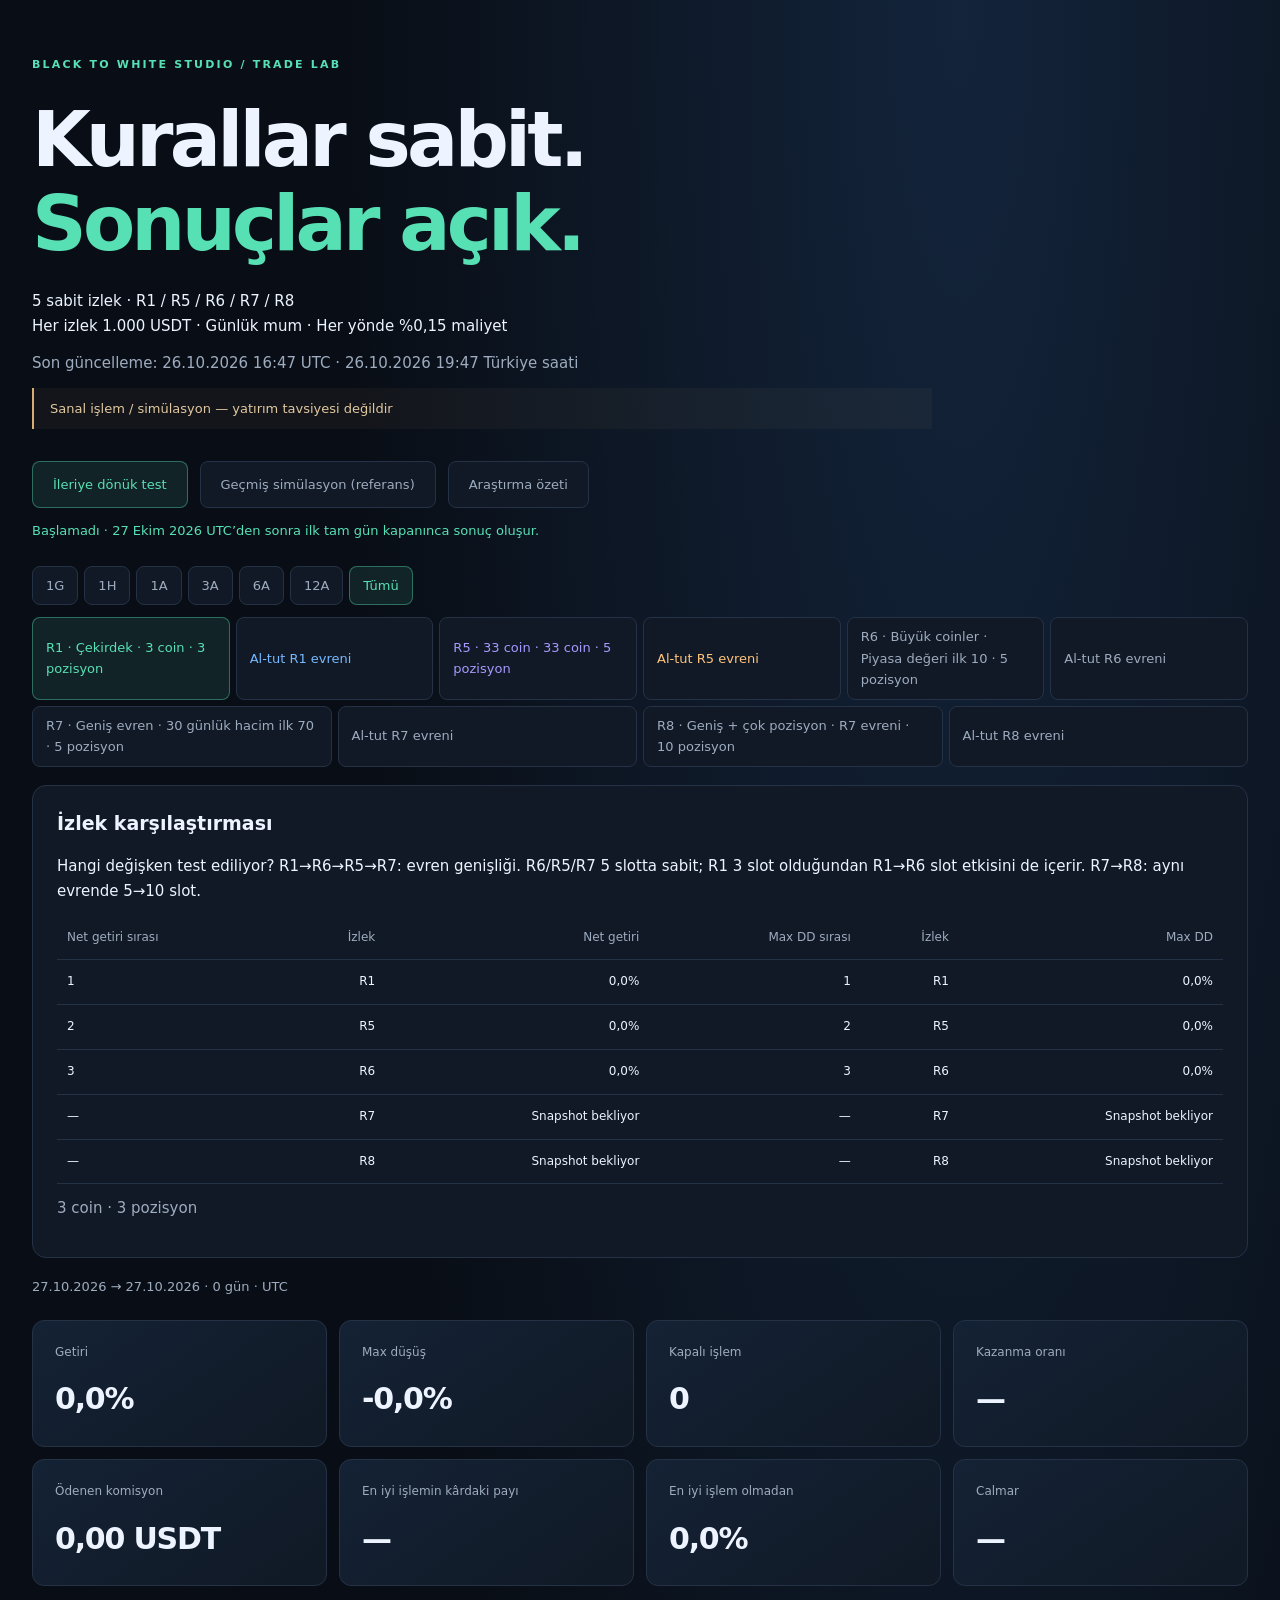
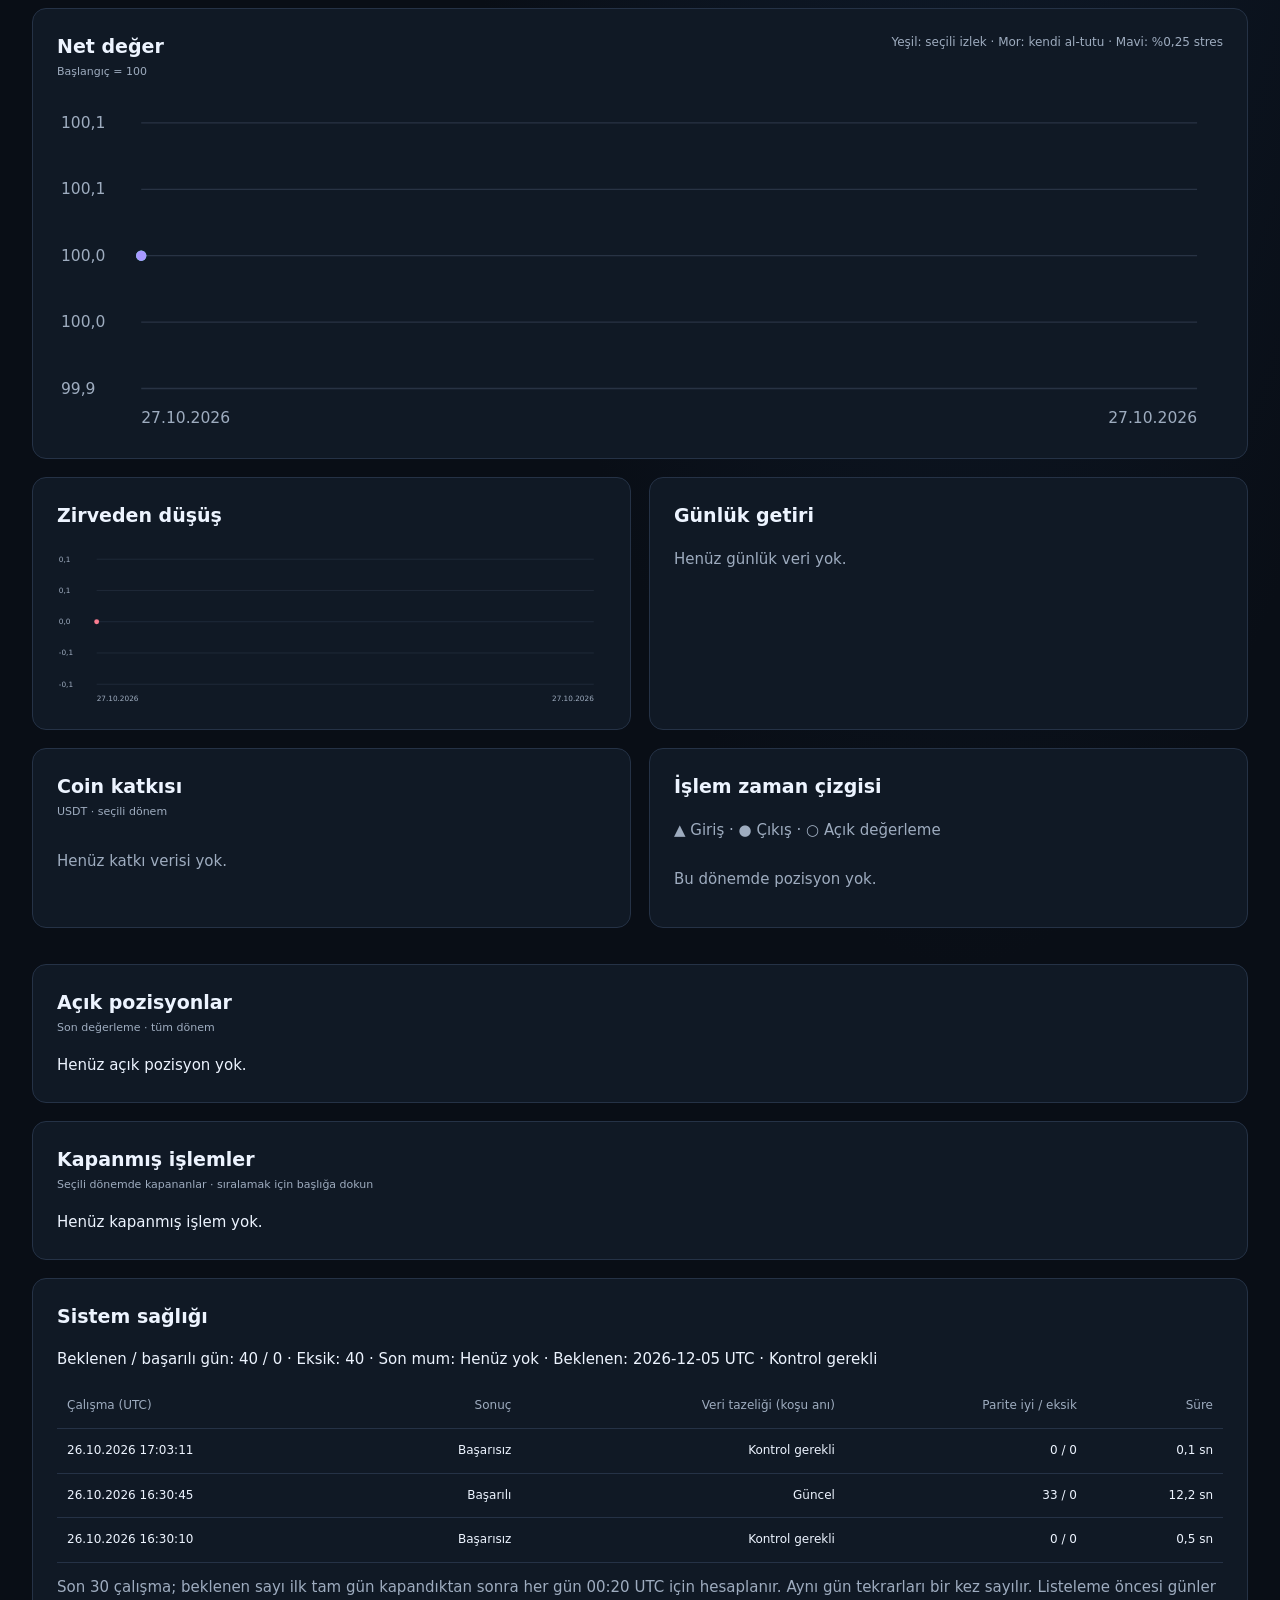
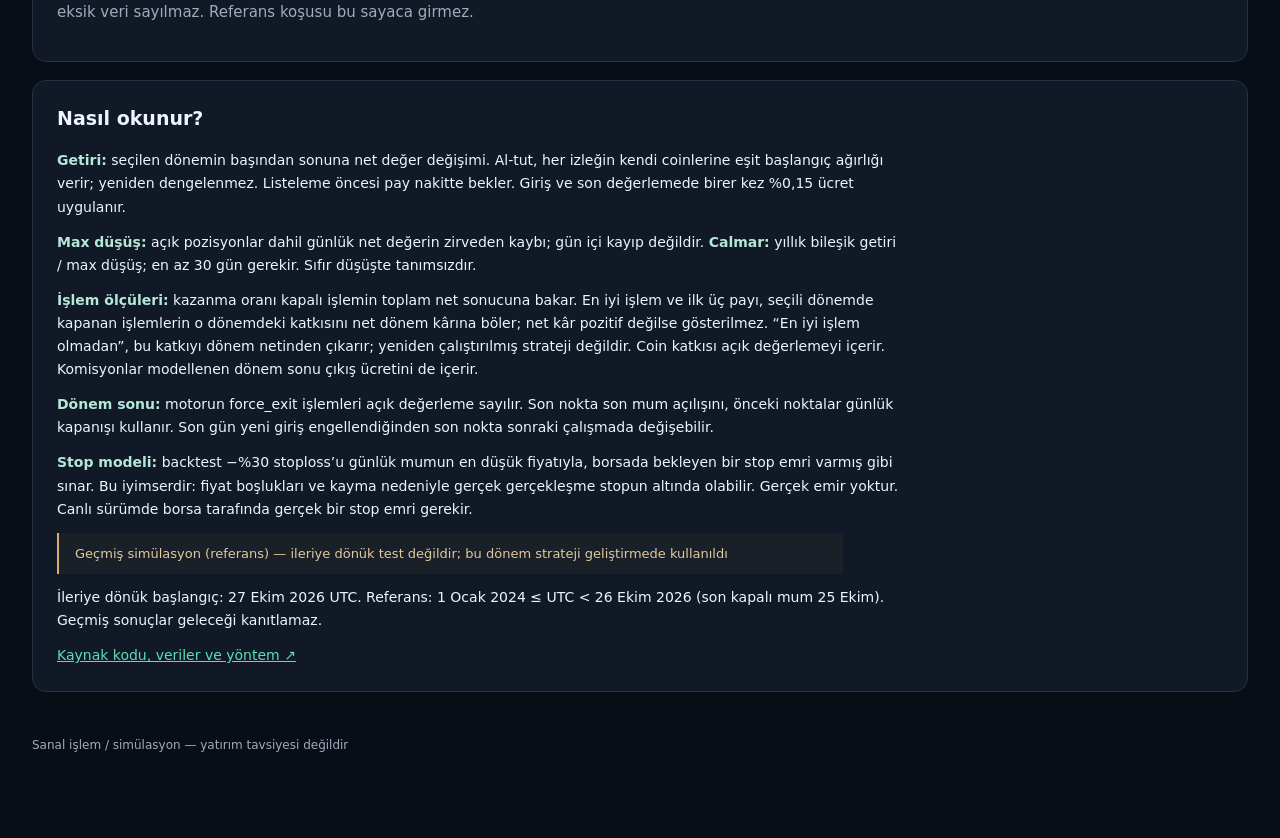
==== commit f94f0717: "site: signed percent without -0,0%; drawdowns shown as unsigned magnitudes Co-Authored-By: Claude Op" ====
--- a/site/index.html
+++ b/site/index.html
@@ -42,4 +42,4 @@
 <section class="panel"><h2>Tarihsel net değer eğrileri</h2><select id="research-equity-select" aria-label="Tarihsel eğri"></select><p id="research-equity-label" class="muted"></p><div id="research-equity" class="chart"></div></section>
 </section><noscript>Grafik ve dönem filtreleri için JavaScript gerekir. Tüm veriler depodaki results klasöründedir.</noscript>
 <footer>Sanal işlem / simülasyon — yatırım tavsiyesi değildir</footer></main>
-<script id="report-data" type="application/json">{"registry": {"r1": {"name": "Çekirdek", "description": "3 coin · 3 pozisyon", "slots": 3, "strategy": "R1_TSMomentum"}, "r5": {"name": "33 coin", "description": "33 coin · 5 pozisyon", "slots": 5, "strategy": "R5_TSMomentum"}, "r6": {"name": "Büyük coinler", "description": "Piyasa değeri ilk 10 · 5 pozisyon", "slots": 5, "strategy": "R5_TSMomentum"}, "r7": {"stress_fee": 0.0025, "name": "Geniş evren", "description": "30 günlük hacim ilk 70 · 5 pozisyon", "slots": 5, "strategy": "R5_TSMomentum"}, "r8": {"stress_fee": 0.0025, "name": "Geniş + çok pozisyon", "description": "R7 evreni · 10 pozisyon", "slots": 10, "strategy": "R5_TSMomentum"}}, "research": {"strategies": [{"name": "EmaTrendStrategy", "family": "Klasik", "timeframe": "1h", "description": "Hareketli ortalama kesişimleriyle trend izler.", "status": "Elendi", "elimination_reason": "Maliyet sonrası yüksek kayıp ve aşırı işlem nedeniyle elendi."}, {"name": "TrendStrategy", "family": "Klasik", "timeframe": "1h", "description": "Üst zaman dilimi teyidiyle güçlü trendleri izler.", "status": "Elendi", "elimination_reason": "Maliyet sonrası sonuç negatif kaldığı için elendi."}, {"name": "MeanReversion", "family": "Klasik", "timeframe": "1h", "description": "Uygun piyasa koşullarında aşırı satım dönüşlerini arar.", "status": "Elendi", "elimination_reason": "Yüksek kazanma oranı maliyet sonrası pozitif getiri sağlamadığı için elendi."}, {"name": "BreakoutStrategy", "family": "Klasik", "timeframe": "1h", "description": "Hacim desteğiyle fiyat kanalı kırılımlarını izler.", "status": "Elendi", "elimination_reason": "Maliyet sonrası sonuç negatif kaldığı için elendi."}, {"name": "R1_TrendRegime", "family": "Klasik", "timeframe": "4h", "description": "Yükselen trend içinde uzun fiyat kanalı kırılımını arar.", "status": "Elendi", "elimination_reason": "Bağımsız testte net kayıp ve yetersiz dönem tutarlılığı nedeniyle elendi."}, {"name": "R1_MeanRevUptrend", "family": "Klasik", "timeframe": "4h", "description": "Yükseliş rejiminde kısa süreli fiyat düşüşlerini alır.", "status": "Elendi", "elimination_reason": "Bağımsız testte yüksek kayıp ve düşüş nedeniyle elendi."}, {"name": "R1_TSMomentum", "family": "Klasik", "timeframe": "1d", "description": "Bitcoin rejimi uygunsa birkaç aylık momentumu izler.", "status": "Aktif aday", "elimination_reason": null}, {"name": "R5_TSMomentum", "family": "Klasik", "timeframe": "1d", "description": "Aynı momentum kurallarını geniş coin evreninde uygular.", "status": "Aktif aday", "elimination_reason": null}, {"name": "AIHybridStrategy", "family": "AI", "timeframe": "1h", "description": "Tahmini getiriyi maliyet ve piyasa filtreleriyle değerlendirir.", "status": "Elendi", "elimination_reason": "LightGBM ve XGBoost denemeleri maliyet sonrası negatif kaldığı için elendi."}, {"name": "R3_TSMomentumAI", "family": "AI", "timeframe": "1d", "description": "Momentum girişlerini kâr olasılığı tahminiyle süzer.", "status": "Elendi", "elimination_reason": "Doğrulanmış kalibrasyon ve eşik ölçeği hatası tüm girişleri reddettiği için elendi."}, {"name": "R4_RawClassifier", "family": "AI", "timeframe": "1d", "description": "Olasılık filtresini tutarlı ham ölçekte sınar.", "status": "Elendi", "elimination_reason": "Ölçek düzeltmesi filtresiz momentuma güvenilir üstünlük sağlamadığı için elendi."}, {"name": "R4_EV", "family": "AI", "timeframe": "1d", "description": "Beklenen net getiri tahminiyle momentum girişlerini süzer.", "status": "Elendi", "elimination_reason": "Kilitli testte kayıp verdiği ve güvenilir üstünlük sağlamadığı için elendi."}, {"name": "R4_Risk", "family": "AI", "timeframe": "1d", "description": "Tahmini ters fiyat hareketine göre pozisyon boyutunu ayarlar.", "status": "Elendi", "elimination_reason": "Kilitli testte kayıp verdiği ve güvenilir üstünlük sağlamadığı için elendi."}, {"name": "R4_Regime", "family": "AI", "timeframe": "1d", "description": "Tahmini piyasa rejimine göre pozisyon boyutunu ayarlar.", "status": "Elendi", "elimination_reason": "Filtresiz momentuma güvenilir üstünlük sağlamadığı için elendi."}], "evaluations": [{"strategy": "R1_MeanRevUptrend", "evidence_type": "Bağımsız test 2024–26", "universe": "BTC/ETH/SOL", "period": "2024-01-01 / 2026-10-25 UTC", "fee": 0.0015, "trades": 249, "net_return_pct": -45.98978363, "max_dd_pct": 49.39229322, "dd_type": "cüzdan", "winrate_pct": 57.02811245, "calmar": -0.3979762}, {"strategy": "R1_MeanRevUptrend", "evidence_type": "Bağımsız test 2024–26", "universe": "BTC/ETH/SOL", "period": "2024-01-01 / 2026-10-25 UTC", "fee": 0.0025, "trades": 249, "net_return_pct": -54.19797459, "max_dd_pct": 56.91509751, "dd_type": "cüzdan", "winrate_pct": 55.02008032, "calmar": -0.42567735}, {"strategy": "R1_TSMomentum", "evidence_type": "Bağımsız test 2024–26", "universe": "BTC/ETH/SOL", "period": "2024-01-01 / 2026-10-25 UTC", "fee": 0.0015, "trades": 48, "net_return_pct": 46.63406467, "max_dd_pct": 28.87972219, "dd_type": "cüzdan", "winrate_pct": 31.25, "calmar": 0.50443861}, {"strategy": "R1_TSMomentum", "evidence_type": "Bağımsız test 2024–26", "universe": "BTC/ETH/SOL", "period": "2024-01-01 / 2026-10-25 UTC", "fee": 0.0025, "trades": 48, "net_return_pct": 43.62962732, "max_dd_pct": 29.3969638, "dd_type": "cüzdan", "winrate_pct": 29.16666667, "calmar": 0.46700168}, {"strategy": "R1_TrendRegime", "evidence_type": "Bağımsız test 2024–26", "universe": "BTC/ETH/SOL", "period": "2024-01-01 / 2026-10-25 UTC", "fee": 0.0015, "trades": 32, "net_return_pct": -10.69709098, "max_dd_pct": 26.43692587, "dd_type": "cüzdan", "winrate_pct": 40.625, "calmar": -0.14903488}, {"strategy": "R1_TrendRegime", "evidence_type": "Bağımsız test 2024–26", "universe": "BTC/ETH/SOL", "period": "2024-01-01 / 2026-10-25 UTC", "fee": 0.0025, "trades": 32, "net_return_pct": -12.52306203, "max_dd_pct": 27.06449643, "dd_type": "cüzdan", "winrate_pct": 40.625, "calmar": -0.17153599}, {"strategy": "AIHybridStrategy", "evidence_type": "AI 2024–26", "universe": "BTC/ETH/SOL", "period": "2024-01-01 / 2026-10-26 UTC", "fee": 0.0015, "trades": 51, "net_return_pct": -9.28669774, "max_dd_pct": 13.48793904, "dd_type": "kapanan işlem", "winrate_pct": 52.94117647, "calmar": -0.25170134}, {"strategy": "AIHybridStrategy", "evidence_type": "AI 2024–26", "universe": "BTC/ETH/SOL", "period": "2024-01-01 / 2026-10-26 UTC", "fee": 0.0025, "trades": 51, "net_return_pct": -11.48215061, "max_dd_pct": 14.55219658, "dd_type": "kapanan işlem", "winrate_pct": 52.94117647, "calmar": -0.29067939}, {"strategy": "BreakoutStrategy", "evidence_type": "Backtest 2023–26 (Sprint 5)", "universe": "BTC/ETH/SOL", "period": "2023-01-01 / 2026-10-26 UTC", "fee": 0.0015, "trades": 1180, "net_return_pct": -18.01534951, "max_dd_pct": 21.55006859, "dd_type": "kapanan işlem", "winrate_pct": 46.18644068, "calmar": -0.23501503}, {"strategy": "BreakoutStrategy", "evidence_type": "Backtest 2023–26 (Sprint 5)", "universe": "BTC/ETH/SOL", "period": "2023-01-01 / 2026-10-26 UTC", "fee": 0.002, "trades": 1175, "net_return_pct": -25.7900493, "max_dd_pct": 28.22383667, "dd_type": "kapanan işlem", "winrate_pct": 45.44680851, "calmar": -0.26599808}, {"strategy": "BreakoutStrategy", "evidence_type": "Backtest 2023–26 (Sprint 5)", "universe": "BTC/ETH/SOL", "period": "2023-01-01 / 2026-10-26 UTC", "fee": 0.0025, "trades": 1165, "net_return_pct": -33.74637677, "max_dd_pct": 35.46328137, "dd_type": "kapanan işlem", "winrate_pct": 44.12017167, "calmar": -0.2879515}, {"strategy": "EmaTrendStrategy", "evidence_type": "Backtest 2023–26 (Sprint 5)", "universe": "BTC/ETH/SOL", "period": "2023-01-01 / 2026-10-26 UTC", "fee": 0.0015, "trades": 2666, "net_return_pct": -83.81839925, "max_dd_pct": 88.19628314, "dd_type": "kapanan işlem", "winrate_pct": 44.29857464, "calmar": -0.42980461}, {"strategy": "EmaTrendStrategy", "evidence_type": "Backtest 2023–26 (Sprint 5)", "universe": "BTC/ETH/SOL", "period": "2023-01-01 / 2026-10-26 UTC", "fee": 0.002, "trades": 2626, "net_return_pct": -93.05295329, "max_dd_pct": 94.77625152, "dd_type": "kapanan işlem", "winrate_pct": 43.79284082, "calmar": -0.52999616}, {"strategy": "EmaTrendStrategy", "evidence_type": "Backtest 2023–26 (Sprint 5)", "universe": "BTC/ETH/SOL", "period": "2023-01-01 / 2026-10-26 UTC", "fee": 0.0025, "trades": 2580, "net_return_pct": -96.89899445, "max_dd_pct": 97.55589355, "dd_type": "kapanan işlem", "winrate_pct": 42.51937984, "calmar": -0.61195832}, {"strategy": "MeanReversion", "evidence_type": "Backtest 2023–26 (Sprint 5)", "universe": "BTC/ETH/SOL", "period": "2023-01-01 / 2026-10-26 UTC", "fee": 0.0015, "trades": 370, "net_return_pct": -9.18668346, "max_dd_pct": 11.4809282, "dd_type": "kapanan işlem", "winrate_pct": 60.27027027, "calmar": -0.21686729}, {"strategy": "MeanReversion", "evidence_type": "Backtest 2023–26 (Sprint 5)", "universe": "BTC/ETH/SOL", "period": "2023-01-01 / 2026-10-26 UTC", "fee": 0.002, "trades": 367, "net_return_pct": -12.29289454, "max_dd_pct": 13.27438866, "dd_type": "kapanan işlem", "winrate_pct": 57.22070845, "calmar": -0.2541549}, {"strategy": "MeanReversion", "evidence_type": "Backtest 2023–26 (Sprint 5)", "universe": "BTC/ETH/SOL", "period": "2023-01-01 / 2026-10-26 UTC", "fee": 0.0025, "trades": 365, "net_return_pct": -14.749987, "max_dd_pct": 15.42788245, "dd_type": "kapanan işlem", "winrate_pct": 54.79452055, "calmar": -0.26507008}, {"strategy": "R1_MeanRevUptrend", "evidence_type": "Backtest 2023–26 (Sprint 5)", "universe": "BTC/ETH/SOL", "period": "2023-01-01 / 2026-10-26 UTC", "fee": 0.0015, "trades": 348, "net_return_pct": -36.768545, "max_dd_pct": 46.83727893, "dd_type": "kapanan işlem", "winrate_pct": 60.05747126, "calmar": -0.24130095}, {"strategy": "R1_MeanRevUptrend", "evidence_type": "Backtest 2023–26 (Sprint 5)", "universe": "BTC/ETH/SOL", "period": "2023-01-01 / 2026-10-26 UTC", "fee": 0.002, "trades": 348, "net_return_pct": -43.65688142, "max_dd_pct": 50.85924992, "dd_type": "kapanan işlem", "winrate_pct": 58.90804598, "calmar": -0.27406449}, {"strategy": "R1_MeanRevUptrend", "evidence_type": "Backtest 2023–26 (Sprint 5)", "universe": "BTC/ETH/SOL", "period": "2023-01-01 / 2026-10-26 UTC", "fee": 0.0025, "trades": 348, "net_return_pct": -49.79349485, "max_dd_pct": 54.57514431, "dd_type": "kapanan işlem", "winrate_pct": 57.75862069, "calmar": -0.3022729}, {"strategy": "R1_TSMomentum", "evidence_type": "Backtest 2023–26 (Sprint 5)", "universe": "BTC/ETH/SOL", "period": "2023-01-01 / 2026-10-25 UTC", "fee": 0.0015, "trades": 67, "net_return_pct": 188.87983219, "max_dd_pct": 13.10363522, "dd_type": "kapanan işlem", "winrate_pct": 32.8358209, "calmar": 2.44343038}, {"strategy": "R1_TSMomentum", "evidence_type": "Backtest 2023–26 (Sprint 5)", "universe": "BTC/ETH/SOL", "period": "2023-01-01 / 2026-10-25 UTC", "fee": 0.002, "trades": 67, "net_return_pct": 184.51111731, "max_dd_pct": 13.39146143, "dd_type": "kapanan işlem", "winrate_pct": 31.34328358, "calmar": 2.35165675}, {"strategy": "R1_TSMomentum", "evidence_type": "Backtest 2023–26 (Sprint 5)", "universe": "BTC/ETH/SOL", "period": "2023-01-01 / 2026-10-25 UTC", "fee": 0.0025, "trades": 67, "net_return_pct": 180.15901782, "max_dd_pct": 13.68058167, "dd_type": "kapanan işlem", "winrate_pct": 31.34328358, "calmar": 2.26324162}, {"strategy": "R1_TrendRegime", "evidence_type": "Backtest 2023–26 (Sprint 5)", "universe": "BTC/ETH/SOL", "period": "2023-01-01 / 2026-10-26 UTC", "fee": 0.0015, "trades": 44, "net_return_pct": 62.96606893, "max_dd_pct": 19.38010767, "dd_type": "kapanan işlem", "winrate_pct": 43.18181818, "calmar": 0.70332489}, {"strategy": "R1_TrendRegime", "evidence_type": "Backtest 2023–26 (Sprint 5)", "universe": "BTC/ETH/SOL", "period": "2023-01-01 / 2026-10-26 UTC", "fee": 0.002, "trades": 44, "net_return_pct": 60.76245471, "max_dd_pct": 19.56679001, "dd_type": "kapanan işlem", "winrate_pct": 43.18181818, "calmar": 0.675965}, {"strategy": "R1_TrendRegime", "evidence_type": "Backtest 2023–26 (Sprint 5)", "universe": "BTC/ETH/SOL", "period": "2023-01-01 / 2026-10-26 UTC", "fee": 0.0025, "trades": 44, "net_return_pct": 58.56487141, "max_dd_pct": 19.75878807, "dd_type": "kapanan işlem", "winrate_pct": 43.18181818, "calmar": 0.64879642}, {"strategy": "TrendStrategy", "evidence_type": "Backtest 2023–26 (Sprint 5)", "universe": "BTC/ETH/SOL", "period": "2023-01-01 / 2026-10-26 UTC", "fee": 0.0015, "trades": 1150, "net_return_pct": -48.53076408, "max_dd_pct": 49.49758755, "dd_type": "kapanan işlem", "winrate_pct": 33.2173913, "calmar": -0.32228052}, {"strategy": "TrendStrategy", "evidence_type": "Backtest 2023–26 (Sprint 5)", "universe": "BTC/ETH/SOL", "period": "2023-01-01 / 2026-10-26 UTC", "fee": 0.002, "trades": 1139, "net_return_pct": -56.2932743, "max_dd_pct": 56.81329723, "dd_type": "kapanan işlem", "winrate_pct": 31.51887621, "calmar": -0.3427269}, {"strategy": "TrendStrategy", "evidence_type": "Backtest 2023–26 (Sprint 5)", "universe": "BTC/ETH/SOL", "period": "2023-01-01 / 2026-10-26 UTC", "fee": 0.0025, "trades": 1135, "net_return_pct": -62.77927222, "max_dd_pct": 63.14240022, "dd_type": "kapanan işlem", "winrate_pct": 30.30837004, "calmar": -0.36086589}, {"strategy": "R1_TSMomentum", "evidence_type": "Görülmemiş 10 coin (R2)", "universe": "BNB/XRP/ADA/AVAX/LINK/DOGE/DOT/LTC/TRX/ATOM (3 pozisyon)", "period": "2024-01-01 / 2026-10-25 UTC", "fee": 0.0015, "trades": 81, "net_return_pct": 28.73410025, "max_dd_pct": 45.75713273, "dd_type": "cüzdan", "winrate_pct": 38.27160494, "calmar": 0.20519566}, {"strategy": "R1_TSMomentum", "evidence_type": "Görülmemiş 10 coin (R2)", "universe": "BNB/XRP/ADA/AVAX/LINK/DOGE/DOT/LTC/TRX/ATOM (5 pozisyon)", "period": "2024-01-01 / 2026-10-25 UTC", "fee": 0.0015, "trades": 118, "net_return_pct": 26.14314189, "max_dd_pct": 35.67606045, "dd_type": "cüzdan", "winrate_pct": 34.74576271, "calmar": 0.24110836}, {"strategy": "R1_TSMomentum", "evidence_type": "Görülmemiş 10 coin (R2)", "universe": "BNB/XRP/ADA/AVAX/LINK/DOGE/DOT/LTC/TRX/ATOM (3 pozisyon)", "period": "2024-01-01 / 2026-10-25 UTC", "fee": 0.0025, "trades": 81, "net_return_pct": 24.33220472, "max_dd_pct": 46.69127838, "dd_type": "cüzdan", "winrate_pct": 35.80246914, "calmar": 0.17230752}, {"strategy": "R1_TSMomentum", "evidence_type": "Görülmemiş 10 coin (R2)", "universe": "BNB/XRP/ADA/AVAX/LINK/DOGE/DOT/LTC/TRX/ATOM (5 pozisyon)", "period": "2024-01-01 / 2026-10-25 UTC", "fee": 0.0025, "trades": 118, "net_return_pct": 22.49649908, "max_dd_pct": 36.52017209, "dd_type": "cüzdan", "winrate_pct": 33.05084746, "calmar": 0.2047019}, {"strategy": "R5_TSMomentum", "evidence_type": "33 coin 2024–26 (R5)", "universe": "33 coin (5 pozisyon, V1)", "period": "2024-01-01 / 2026-10-25 UTC", "fee": 0.0015, "trades": 144, "net_return_pct": 43.62946607, "max_dd_pct": 40.27637323, "dd_type": "cüzdan", "winrate_pct": 32.63888889, "calmar": 0.34085458}, {"strategy": "R5_TSMomentum", "evidence_type": "33 coin 2024–26 (R5)", "universe": "33 coin (8 pozisyon, V2)", "period": "2024-01-01 / 2026-10-25 UTC", "fee": 0.0015, "trades": 203, "net_return_pct": 21.74832704, "max_dd_pct": 31.50389939, "dd_type": "cüzdan", "winrate_pct": 33.99014778, "calmar": 0.22987813}, {"strategy": "R5_TSMomentum", "evidence_type": "33 coin 2024–26 (R5)", "universe": "33 coin (5 pozisyon, V1)", "period": "2024-01-01 / 2026-10-25 UTC", "fee": 0.0025, "trades": 144, "net_return_pct": 38.91578703, "max_dd_pct": 41.2254973, "dd_type": "cüzdan", "winrate_pct": 31.25, "calmar": 0.30049317}, {"strategy": "R5_TSMomentum", "evidence_type": "33 coin 2024–26 (R5)", "universe": "33 coin (8 pozisyon, V2)", "period": "2024-01-01 / 2026-10-25 UTC", "fee": 0.0025, "trades": 203, "net_return_pct": 18.27551665, "max_dd_pct": 32.68085616, "dd_type": "cüzdan", "winrate_pct": 32.01970443, "calmar": 0.18803142}, {"strategy": "R3_TSMomentumAI", "evidence_type": "AI 2024–26", "universe": "BTC/ETH/SOL", "period": "2024-01-01 / 2026-10-25 UTC", "fee": 0.0015, "trades": 0, "net_return_pct": 0.0, "max_dd_pct": 0.0, "dd_type": "cüzdan", "winrate_pct": null, "calmar": null}, {"strategy": "R3_TSMomentumAI", "evidence_type": "AI 2024–26", "universe": "BTC/ETH/SOL", "period": "2024-01-01 / 2026-10-25 UTC", "fee": 0.0025, "trades": 0, "net_return_pct": 0.0, "max_dd_pct": 0.0, "dd_type": "cüzdan", "winrate_pct": null, "calmar": null}, {"strategy": "R3_TSMomentumAI", "evidence_type": "AI 2024–26", "universe": "20 eğitim coini (yıllık güncelleme)", "period": "2024-01-01 / 2026-10-25 UTC", "fee": 0.0015, "trades": 0, "net_return_pct": 0.0, "max_dd_pct": 0.0, "dd_type": "cüzdan", "winrate_pct": null, "calmar": null}, {"strategy": "R3_TSMomentumAI", "evidence_type": "AI 2024–26", "universe": "20 eğitim coini (yıllık güncelleme)", "period": "2024-01-01 / 2026-10-25 UTC", "fee": 0.0025, "trades": 0, "net_return_pct": 0.0, "max_dd_pct": 0.0, "dd_type": "cüzdan", "winrate_pct": null, "calmar": null}, {"strategy": "R1_TSMomentum", "evidence_type": "AI 2024–26", "universe": "20 eğitim coini (yıllık güncelleme)", "period": "2024-01-01 / 2026-10-25 UTC", "fee": 0.0015, "trades": 84, "net_return_pct": 27.11927198, "max_dd_pct": 42.3156751, "dd_type": "cüzdan", "winrate_pct": null, "calmar": 0.21031561}, {"strategy": "R4_EV", "evidence_type": "AI 2024–26", "universe": "20 eğitim coini (yıllık güncelleme)", "period": "2024-01-01 / 2026-10-25 UTC", "fee": 0.0015, "trades": 78, "net_return_pct": 24.46734634, "max_dd_pct": 39.38167073, "dd_type": "cüzdan", "winrate_pct": null, "calmar": 0.20534858}, {"strategy": "R4_Risk", "evidence_type": "AI 2024–26", "universe": "20 eğitim coini (yıllık güncelleme)", "period": "2024-01-01 / 2026-10-25 UTC", "fee": 0.0015, "trades": 84, "net_return_pct": 26.12119648, "max_dd_pct": 39.12346041, "dd_type": "cüzdan", "winrate_pct": null, "calmar": 0.21969128}, {"strategy": "R4_Regime", "evidence_type": "AI 2024–26", "universe": "20 eğitim coini (yıllık güncelleme)", "period": "2024-01-01 / 2026-10-25 UTC", "fee": 0.0015, "trades": 84, "net_return_pct": 23.92976225, "max_dd_pct": 38.77684902, "dd_type": "cüzdan", "winrate_pct": null, "calmar": 0.20426804}, {"strategy": "R4_RawClassifier", "evidence_type": "AI 2024–26", "universe": "20 eğitim coini (yıllık güncelleme)", "period": "2024-01-01 / 2026-10-25 UTC", "fee": 0.0015, "trades": 75, "net_return_pct": 1.96107689, "max_dd_pct": 36.87519153, "dd_type": "cüzdan", "winrate_pct": null, "calmar": 0.01877728}, {"strategy": "R1_TSMomentum", "evidence_type": "AI 2024–26", "universe": "20 eğitim coini (yıllık güncelleme)", "period": "2024-01-01 / 2026-10-25 UTC", "fee": 0.0025, "trades": 84, "net_return_pct": 23.85614615, "max_dd_pct": 43.02194799, "dd_type": "cüzdan", "winrate_pct": null, "calmar": 0.18358279}, {"strategy": "R4_EV", "evidence_type": "AI 2024–26", "universe": "20 eğitim coini (yıllık güncelleme)", "period": "2024-01-01 / 2026-10-25 UTC", "fee": 0.0025, "trades": 78, "net_return_pct": 21.46394318, "max_dd_pct": 40.0866731, "dd_type": "cüzdan", "winrate_pct": null, "calmar": 0.17843804}, {"strategy": "R4_Risk", "evidence_type": "AI 2024–26", "universe": "20 eğitim coini (yıllık güncelleme)", "period": "2024-01-01 / 2026-10-25 UTC", "fee": 0.0025, "trades": 84, "net_return_pct": 23.22692576, "max_dd_pct": 39.78895632, "dd_type": "cüzdan", "winrate_pct": null, "calmar": 0.19359672}, {"strategy": "R4_Regime", "evidence_type": "AI 2024–26", "universe": "20 eğitim coini (yıllık güncelleme)", "period": "2024-01-01 / 2026-10-25 UTC", "fee": 0.0025, "trades": 84, "net_return_pct": 21.1354348, "max_dd_pct": 39.42533276, "dd_type": "cüzdan", "winrate_pct": null, "calmar": 0.17881726}, {"strategy": "R4_RawClassifier", "evidence_type": "AI 2024–26", "universe": "20 eğitim coini (yıllık güncelleme)", "period": "2024-01-01 / 2026-10-25 UTC", "fee": 0.0025, "trades": 75, "net_return_pct": -0.34842876, "max_dd_pct": 37.31952634, "dd_type": "cüzdan", "winrate_pct": null, "calmar": -0.00332096}, {"strategy": "R1_TSMomentum", "evidence_type": "AI 2024–26", "universe": "20 eğitim coini (yıllık güncelleme)", "period": "2024-01-01 / 2026-10-25 UTC", "fee": 0.0015, "trades": 48, "net_return_pct": 46.63406467, "max_dd_pct": 28.87972219, "dd_type": "cüzdan", "winrate_pct": null, "calmar": 0.50443861}, {"strategy": "R4_EV", "evidence_type": "AI 2024–26", "universe": "20 eğitim coini (yıllık güncelleme)", "period": "2024-01-01 / 2026-10-25 UTC", "fee": 0.0015, "trades": 47, "net_return_pct": 43.44800348, "max_dd_pct": 28.4908736, "dd_type": "cüzdan", "winrate_pct": null, "calmar": 0.48005947}, {"strategy": "R4_Risk", "evidence_type": "AI 2024–26", "universe": "20 eğitim coini (yıllık güncelleme)", "period": "2024-01-01 / 2026-10-25 UTC", "fee": 0.0015, "trades": 48, "net_return_pct": 35.47719915, "max_dd_pct": 23.15322471, "dd_type": "cüzdan", "winrate_pct": null, "calmar": 0.49200731}, {"strategy": "R4_Regime", "evidence_type": "AI 2024–26", "universe": "20 eğitim coini (yıllık güncelleme)", "period": "2024-01-01 / 2026-10-25 UTC", "fee": 0.0015, "trades": 48, "net_return_pct": 40.2279511, "max_dd_pct": 25.6905902, "dd_type": "cüzdan", "winrate_pct": null, "calmar": 0.49683647}, {"strategy": "R4_RawClassifier", "evidence_type": "AI 2024–26", "universe": "20 eğitim coini (yıllık güncelleme)", "period": "2024-01-01 / 2026-10-25 UTC", "fee": 0.0015, "trades": 28, "net_return_pct": 2.19927089, "max_dd_pct": 21.09781741, "dd_type": "cüzdan", "winrate_pct": null, "calmar": 0.03677777}, {"strategy": "R1_TSMomentum", "evidence_type": "AI 2024–26", "universe": "20 eğitim coini (yıllık güncelleme)", "period": "2024-01-01 / 2026-10-25 UTC", "fee": 0.0025, "trades": 48, "net_return_pct": 43.62962732, "max_dd_pct": 29.3969638, "dd_type": "cüzdan", "winrate_pct": null, "calmar": 0.46700168}, {"strategy": "R4_EV", "evidence_type": "AI 2024–26", "universe": "20 eğitim coini (yıllık güncelleme)", "period": "2024-01-01 / 2026-10-25 UTC", "fee": 0.0025, "trades": 47, "net_return_pct": 40.53945139, "max_dd_pct": 28.98430426, "dd_type": "cüzdan", "winrate_pct": null, "calmar": 0.44344548}, {"strategy": "R4_Risk", "evidence_type": "AI 2024–26", "universe": "20 eğitim coini (yıllık güncelleme)", "period": "2024-01-01 / 2026-10-25 UTC", "fee": 0.0025, "trades": 48, "net_return_pct": 32.97413445, "max_dd_pct": 23.6766072, "dd_type": "cüzdan", "winrate_pct": null, "calmar": 0.45006127}, {"strategy": "R4_Regime", "evidence_type": "AI 2024–26", "universe": "20 eğitim coini (yıllık güncelleme)", "period": "2024-01-01 / 2026-10-25 UTC", "fee": 0.0025, "trades": 48, "net_return_pct": 37.68617798, "max_dd_pct": 26.16798528, "dd_type": "cüzdan", "winrate_pct": null, "calmar": 0.45985632}, {"strategy": "R4_RawClassifier", "evidence_type": "AI 2024–26", "universe": "20 eğitim coini (yıllık güncelleme)", "period": "2024-01-01 / 2026-10-25 UTC", "fee": 0.0025, "trades": 28, "net_return_pct": 1.01313006, "max_dd_pct": 21.44153512, "dd_type": "cüzdan", "winrate_pct": null, "calmar": 0.01673376}, {"strategy": "R1_TSMomentum", "evidence_type": "Kilitli holdout (tek sefer)", "universe": "OP/ARB/APT/INJ/SUI/SHIB/PEPE/WLD/SEI/STX (10 coin)", "period": "2024-01-01 / 2026-10-25 UTC", "fee": 0.0015, "trades": 74, "net_return_pct": -8.5298369, "max_dd_pct": 35.64138893, "dd_type": "cüzdan", "winrate_pct": null, "calmar": -0.0874861}, {"strategy": "R4_Risk", "evidence_type": "Kilitli holdout (tek sefer)", "universe": "OP/ARB/APT/INJ/SUI/SHIB/PEPE/WLD/SEI/STX (10 coin)", "period": "2024-01-01 / 2026-10-25 UTC", "fee": 0.0015, "trades": 74, "net_return_pct": -6.04698566, "max_dd_pct": 31.07653657, "dd_type": "cüzdan", "winrate_pct": null, "calmar": -0.07053004}, {"strategy": "R4_EV", "evidence_type": "Kilitli holdout (tek sefer)", "universe": "OP/ARB/APT/INJ/SUI/SHIB/PEPE/WLD/SEI/STX (10 coin)", "period": "2024-01-01 / 2026-10-25 UTC", "fee": 0.0015, "trades": 71, "net_return_pct": -13.55010248, "max_dd_pct": 37.81815615, "dd_type": "cüzdan", "winrate_pct": null, "calmar": -0.13331779}, {"strategy": "R1_TSMomentum", "evidence_type": "Kilitli holdout (tek sefer)", "universe": "OP/ARB/APT/INJ/SUI/SHIB/PEPE/WLD/SEI/STX (10 coin)", "period": "2024-01-01 / 2026-10-25 UTC", "fee": 0.0025, "trades": 74, "net_return_pct": -10.22342567, "max_dd_pct": 36.20846221, "dd_type": "cüzdan", "winrate_pct": null, "calmar": -0.10382393}, {"strategy": "R4_Risk", "evidence_type": "Kilitli holdout (tek sefer)", "universe": "OP/ARB/APT/INJ/SUI/SHIB/PEPE/WLD/SEI/STX (10 coin)", "period": "2024-01-01 / 2026-10-25 UTC", "fee": 0.0025, "trades": 74, "net_return_pct": -7.56452186, "max_dd_pct": 31.60438523, "dd_type": "cüzdan", "winrate_pct": null, "calmar": -0.08720578}, {"strategy": "R4_EV", "evidence_type": "Kilitli holdout (tek sefer)", "universe": "OP/ARB/APT/INJ/SUI/SHIB/PEPE/WLD/SEI/STX (10 coin)", "period": "2024-01-01 / 2026-10-25 UTC", "fee": 0.0025, "trades": 71, "net_return_pct": -15.08997617, "max_dd_pct": 38.35948219, "dd_type": "cüzdan", "winrate_pct": null, "calmar": -0.14719396}, {"strategy": "R5_TSMomentum", "evidence_type": "Kilitli holdout (tek sefer)", "universe": "OP/ARB/APT/INJ/SUI/SHIB/PEPE/WLD/SEI/STX (10 coin) (5 pozisyon)", "period": "2024-01-01 / 2026-10-25 UTC", "fee": 0.0015, "trades": 119, "net_return_pct": 11.99586777, "max_dd_pct": 34.1, "dd_type": "cüzdan", "winrate_pct": 26.8907563, "calmar": null}, {"strategy": "R5_TSMomentum", "evidence_type": "Kilitli holdout (tek sefer)", "universe": "OP/ARB/APT/INJ/SUI/SHIB/PEPE/WLD/SEI/STX (10 coin) (5 pozisyon)", "period": "2024-01-01 / 2026-10-25 UTC", "fee": 0.0025, "trades": 119, "net_return_pct": 9.86990826, "max_dd_pct": 35.2, "dd_type": "cüzdan", "winrate_pct": 26.05042017, "calmar": null}], "fee_stress": [{"strategy": "R1_MeanRevUptrend", "evidence_type": "Bağımsız test 2024–26", "universe": "BTC/ETH/SOL", "fee": 0.0015, "net_return_pct": -45.98978363}, {"strategy": "R1_MeanRevUptrend", "evidence_type": "Bağımsız test 2024–26", "universe": "BTC/ETH/SOL", "fee": 0.0025, "net_return_pct": -54.19797459}, {"strategy": "R1_TSMomentum", "evidence_type": "Bağımsız test 2024–26", "universe": "BTC/ETH/SOL", "fee": 0.0015, "net_return_pct": 46.63406467}, {"strategy": "R1_TSMomentum", "evidence_type": "Bağımsız test 2024–26", "universe": "BTC/ETH/SOL", "fee": 0.0025, "net_return_pct": 43.62962732}, {"strategy": "R1_TrendRegime", "evidence_type": "Bağımsız test 2024–26", "universe": "BTC/ETH/SOL", "fee": 0.0015, "net_return_pct": -10.69709098}, {"strategy": "R1_TrendRegime", "evidence_type": "Bağımsız test 2024–26", "universe": "BTC/ETH/SOL", "fee": 0.0025, "net_return_pct": -12.52306203}, {"strategy": "AIHybridStrategy", "evidence_type": "Backtest 2023–26 (Sprint 5)", "universe": "BTC/ETH/SOL", "fee": 0.0015, "net_return_pct": -9.28669774}, {"strategy": "AIHybridStrategy", "evidence_type": "Backtest 2023–26 (Sprint 5)", "universe": "BTC/ETH/SOL", "fee": 0.0025, "net_return_pct": -11.48215061}, {"strategy": "BreakoutStrategy", "evidence_type": "Backtest 2023–26 (Sprint 5)", "universe": "BTC/ETH/SOL", "fee": 0.0015, "net_return_pct": -18.01534951}, {"strategy": "BreakoutStrategy", "evidence_type": "Backtest 2023–26 (Sprint 5)", "universe": "BTC/ETH/SOL", "fee": 0.002, "net_return_pct": -25.7900493}, {"strategy": "BreakoutStrategy", "evidence_type": "Backtest 2023–26 (Sprint 5)", "universe": "BTC/ETH/SOL", "fee": 0.0025, "net_return_pct": -33.74637677}, {"strategy": "EmaTrendStrategy", "evidence_type": "Backtest 2023–26 (Sprint 5)", "universe": "BTC/ETH/SOL", "fee": 0.0015, "net_return_pct": -83.81839925}, {"strategy": "EmaTrendStrategy", "evidence_type": "Backtest 2023–26 (Sprint 5)", "universe": "BTC/ETH/SOL", "fee": 0.002, "net_return_pct": -93.05295329}, {"strategy": "EmaTrendStrategy", "evidence_type": "Backtest 2023–26 (Sprint 5)", "universe": "BTC/ETH/SOL", "fee": 0.0025, "net_return_pct": -96.89899445}, {"strategy": "MeanReversion", "evidence_type": "Backtest 2023–26 (Sprint 5)", "universe": "BTC/ETH/SOL", "fee": 0.0015, "net_return_pct": -9.18668346}, {"strategy": "MeanReversion", "evidence_type": "Backtest 2023–26 (Sprint 5)", "universe": "BTC/ETH/SOL", "fee": 0.002, "net_return_pct": -12.29289454}, {"strategy": "MeanReversion", "evidence_type": "Backtest 2023–26 (Sprint 5)", "universe": "BTC/ETH/SOL", "fee": 0.0025, "net_return_pct": -14.749987}, {"strategy": "R1_MeanRevUptrend", "evidence_type": "Backtest 2023–26 (Sprint 5)", "universe": "BTC/ETH/SOL", "fee": 0.0015, "net_return_pct": -36.768545}, {"strategy": "R1_MeanRevUptrend", "evidence_type": "Backtest 2023–26 (Sprint 5)", "universe": "BTC/ETH/SOL", "fee": 0.002, "net_return_pct": -43.65688142}, {"strategy": "R1_MeanRevUptrend", "evidence_type": "Backtest 2023–26 (Sprint 5)", "universe": "BTC/ETH/SOL", "fee": 0.0025, "net_return_pct": -49.79349485}, {"strategy": "R1_TSMomentum", "evidence_type": "Backtest 2023–26 (Sprint 5)", "universe": "BTC/ETH/SOL", "fee": 0.0015, "net_return_pct": 188.87983219}, {"strategy": "R1_TSMomentum", "evidence_type": "Backtest 2023–26 (Sprint 5)", "universe": "BTC/ETH/SOL", "fee": 0.002, "net_return_pct": 184.51111731}, {"strategy": "R1_TSMomentum", "evidence_type": "Backtest 2023–26 (Sprint 5)", "universe": "BTC/ETH/SOL", "fee": 0.0025, "net_return_pct": 180.15901782}, {"strategy": "R1_TrendRegime", "evidence_type": "Backtest 2023–26 (Sprint 5)", "universe": "BTC/ETH/SOL", "fee": 0.0015, "net_return_pct": 62.96606893}, {"strategy": "R1_TrendRegime", "evidence_type": "Backtest 2023–26 (Sprint 5)", "universe": "BTC/ETH/SOL", "fee": 0.002, "net_return_pct": 60.76245471}, {"strategy": "R1_TrendRegime", "evidence_type": "Backtest 2023–26 (Sprint 5)", "universe": "BTC/ETH/SOL", "fee": 0.0025, "net_return_pct": 58.56487141}, {"strategy": "TrendStrategy", "evidence_type": "Backtest 2023–26 (Sprint 5)", "universe": "BTC/ETH/SOL", "fee": 0.0015, "net_return_pct": -48.53076408}, {"strategy": "TrendStrategy", "evidence_type": "Backtest 2023–26 (Sprint 5)", "universe": "BTC/ETH/SOL", "fee": 0.002, "net_return_pct": -56.2932743}, {"strategy": "TrendStrategy", "evidence_type": "Backtest 2023–26 (Sprint 5)", "universe": "BTC/ETH/SOL", "fee": 0.0025, "net_return_pct": -62.77927222}], "concentration": [{"strategy": "R1_TSMomentum", "universe": "BTC/ETH/SOL (R1)", "fee": 0.0015, "top3_share_pct": 90.87788262, "without_best1_pct": 28.95862355, "without_best3_pct": 4.25401412, "without_best5_pct": -10.62234278}, {"strategy": "R1_TSMomentum", "universe": "R2 10 coin (3 slot)", "fee": 0.0015, "top3_share_pct": 212.2223579, "without_best1_pct": 2.02030843, "without_best3_pct": -32.24608481, "without_best5_pct": -60.7659832}, {"strategy": "R5_TSMomentum", "universe": "33 coin (5 pozisyon, V1)", "fee": 0.0015, "top3_share_pct": 85.99811656, "without_best1_pct": 27.09308127, "without_best3_pct": 6.10894699, "without_best5_pct": -14.16496083}, {"strategy": "R5_TSMomentum", "universe": "33 coin (8 pozisyon, V2)", "fee": 0.0015, "top3_share_pct": 85.04838484, "without_best1_pct": 15.42545856, "without_best3_pct": 3.25172616, "without_best5_pct": -7.44347385}, {"strategy": "R5_TSMomentum", "universe": "OP/ARB/APT/INJ/SUI/SHIB/PEPE/WLD/SEI/STX (10 coin)", "fee": 0.0015, "top3_share_pct": 315.07852898, "without_best1_pct": -12.87201662, "without_best3_pct": -25.80053594, "without_best5_pct": -34.20571259}], "ai_summary": {"tried": ["FreqAI LightGBM ve XGBoost getiri tahmini", "R3 LightGBM ve lojistik regresyon ile işlem kârı sınıflandırması", "R4 beklenen getiri, risk boyutlama, rejim ve ham olasılık kontrolü"], "calibration_bug": "R3 eşiği ham olasılıkla seçilip sonradan kalibre edilmiş olasılığa uygulandığı için ölçekler uyuşmadı ve tüm girişler reddedildi.", "verdict": "Ölçek hatasının düzeltildiği R4 kontrolü ve alternatif hedefler filtresiz momentuma güvenilir üstünlük sağlamadı; AI karar zincirinde değil.", "key_numbers": [{"experiment": "FreqAI LightGBM 2024", "trades": 30, "net_return_pct": -10.89, "max_dd_pct": 13.67, "training_events": null, "cv_events": null, "cv_auc": null, "threshold": null}, {"experiment": "FreqAI XGBoost 2024", "trades": 386, "net_return_pct": -26.79, "max_dd_pct": 27.71, "training_events": null, "cv_events": null, "cv_auc": null, "threshold": null}, {"experiment": "R3 eğitim ve zaman doğrulaması", "trades": null, "net_return_pct": null, "max_dd_pct": null, "training_events": 233, "cv_events": 117, "cv_auc": 0.50740741, "threshold": 0.3}]}, "decision_criteria": ["İlk değerlendirme 2027-01-26; kanıt yetersizse test sekizer hafta uzatılır.", "R1 ve R5 kuralları 8–12 hafta dondurulur; yeni fikirler ayrı deneyde sınanır.", "Her botta en az 15 kapanmış işlem ve kazanca katkı veren en az 3 coin gerekir.", "En iyi işlem çıkarılınca sonuç sıfır veya üstü olmalı ya da tek işlem kârın %50’sinden azını taşımalı.", "Gece çalışmalarının en az %95’i başarılı, sinyal uyumu en az %95 olmalı; farklar açıklanmalı.", "Al-tuta göre daha düşük düşüş ve daha yüksek ya da yakın Calmar aranır; %0,25 maliyette korunmalı.", "Gerçek para değerlendirmesi için pozitif mutlak getiri, tüm operasyon kontrolleri ve yazılı kullanıcı onayı gerekir.", "Al-tuttan hem daha kötü düşüş hem daha kötü getiri aileyi eler; açıklanamayan simülasyon farkı kararı durdurur."], "limitations": ["İlk R1 ve R2 testleri o tarihte bağımsızdı; bugün tüm tarihsel veri görülmüştür.", "Sprint 5 seçim dönemiyle örtüşür; R5 33 coin testi tam bağımsız değildir.", "Kilitli holdout açılmıştır; yeni bağımsız kanıt ileriye dönük sanal testtir.", "Cüzdan düşüşü açık pozisyonları içerir; mum içi en kötü kaybı ölçmez.", "Kapanan işlem düşüşü açık zararları içermez; risk düşük görünebilir.", "Aktif coin seçimi ve coinler arası ilişki bağımsızlığı sınırlar.", "En iyi işlemleri çıkarma hesabı sabit işlem katkısıdır; yeni portföy koşusu değildir.", "Aktif aday yalnız sanal gözlem adayıdır; güvenilir kâr avantajı kanıtlanmış değildir."], "generated_at": "2026-10-26T16:33:47.619848Z", "equity_series": [{"strategy": "R1_MeanRevUptrend", "evidence_type": "Bağımsız test 2024–26", "fee": 0.0015, "dd_type": "cüzdan", "sampling": "UTC günlük son değer; ilk gün başlangıç değeri 100 olarak korunur.", "curve": [{"date": "2024-01-01", "value": 100.0}, {"date": "2024-01-02", "value": 100.0}, {"date": "2024-01-03", "value": 100.0}, {"date": "2024-01-04", "value": 100.0}, {"date": "2024-01-05", "value": 100.0}, {"date": "2024-01-06", "value": 100.089251}, {"date": "2024-01-07", "value": 99.988164}, {"date": "2024-01-08", "value": 97.896945}, {"date": "2024-01-09", "value": 97.896945}, {"date": "2024-01-10", "value": 97.896945}, {"date": "2024-01-11", "value": 97.896945}, {"date": "2024-01-12", "value": 94.408174}, {"date": "2024-01-13", "value": 93.91066}, {"date": "2024-01-14", "value": 93.81914}, {"date": "2024-01-15", "value": 94.232662}, {"date": "2024-01-16", "value": 94.269563}, {"date": "2024-01-17", "value": 94.269563}, {"date": "2024-01-18", "value": 93.989665}, {"date": "2024-01-19", "value": 95.863208}, {"date": "2024-01-20", "value": 94.614501}, {"date": "2024-01-21", "value": 94.99054}, {"date": "2024-01-22", "value": 91.323513}, {"date": "2024-01-23", "value": 88.26071}, {"date": "2024-01-24", "value": 88.759703}, {"date": "2024-01-25", "value": 89.008799}, {"date": "2024-01-26", "value": 89.008799}, {"date": "2024-01-27", "value": 89.008799}, {"date": "2024-01-28", "value": 89.008799}, {"date": "2024-01-29", "value": 89.008799}, {"date": "2024-01-30", "value": 89.008799}, {"date": "2024-01-31", "value": 89.008799}, {"date": "2024-02-01", "value": 91.010331}, {"date": "2024-02-02", "value": 92.056851}, {"date": "2024-02-03", "value": 92.056851}, {"date": "2024-02-04", "value": 91.874685}, {"date": "2024-02-05", "value": 92.645426}, {"date": "2024-02-06", "value": 93.166328}, {"date": "2024-02-07", "value": 93.166328}, {"date": "2024-02-08", "value": 93.166328}, {"date": "2024-02-09", "value": 93.166328}, {"date": "2024-02-10", "value": 93.166328}, {"date": "2024-02-11", "value": 93.166328}, {"date": "2024-02-12", "value": 94.44674}, {"date": "2024-02-13", "value": 94.44674}, {"date": "2024-02-14", "value": 94.44674}, {"date": "2024-02-15", "value": 94.44674}, {"date": "2024-02-16", "value": 94.063921}, {"date": "2024-02-17", "value": 93.882369}, {"date": "2024-02-18", "value": 94.95182}, {"date": "2024-02-19", "value": 94.95182}, {"date": "2024-02-20", "value": 95.063196}, {"date": "2024-02-21", "value": 93.477066}, {"date": "2024-02-22", "value": 94.405223}, {"date": "2024-02-23", "value": 93.467484}, {"date": "2024-02-24", "value": 93.750098}, {"date": "2024-02-25", "value": 93.750098}, {"date": "2024-02-26", "value": 93.750098}, {"date": "2024-02-27", "value": 93.750098}, {"date": "2024-02-28", "value": 93.750098}, {"date": "2024-02-29", "value": 93.750098}, {"date": "2024-03-01", "value": 93.750098}, {"date": "2024-03-02", "value": 93.750098}, {"date": "2024-03-03", "value": 93.750098}, {"date": "2024-03-04", "value": 93.750098}, {"date": "2024-03-05", "value": 93.750098}, {"date": "2024-03-06", "value": 93.750098}, {"date": "2024-03-07", "value": 93.750098}, {"date": "2024-03-08", "value": 93.750098}, {"date": "2024-03-09", "value": 93.750098}, {"date": "2024-03-10", "value": 93.750098}, {"date": "2024-03-11", "value": 93.750098}, {"date": "2024-03-12", "value": 93.750098}, {"date": "2024-03-13", "value": 93.750098}, {"date": "2024-03-14", "value": 93.083633}, {"date": "2024-03-15", "value": 92.109627}, {"date": "2024-03-16", "value": 89.98237}, {"date": "2024-03-17", "value": 90.704503}, {"date": "2024-03-18", "value": 90.614748}, {"date": "2024-03-19", "value": 88.51138}, {"date": "2024-03-20", "value": 86.154087}, {"date": "2024-03-21", "value": 86.154087}, {"date": "2024-03-22", "value": 86.154087}, {"date": "2024-03-23", "value": 86.154087}, {"date": "2024-03-24", "value": 86.154087}, {"date": "2024-03-25", "value": 86.154087}, {"date": "2024-03-26", "value": 86.154087}, {"date": "2024-03-27", "value": 86.154087}, {"date": "2024-03-28", "value": 86.154087}, {"date": "2024-03-29", "value": 86.154087}, {"date": "2024-03-30", "value": 86.154087}, {"date": "2024-03-31", "value": 86.154087}, {"date": "2024-04-01", "value": 86.918094}, {"date": "2024-04-02", "value": 83.883679}, {"date": "2024-04-03", "value": 84.128948}, {"date": "2024-04-04", "value": 85.522352}, {"date": "2024-04-05", "value": 86.131227}, {"date": "2024-04-06", "value": 86.448314}, {"date": "2024-04-07", "value": 86.977867}, {"date": "2024-04-08", "value": 86.977867}, {"date": "2024-04-09", "value": 86.681313}, {"date": "2024-04-10", "value": 86.190217}, {"date": "2024-04-11", "value": 86.733523}, {"date": "2024-04-12", "value": 81.977387}, {"date": "2024-04-13", "value": 77.496149}, {"date": "2024-04-14", "value": 77.400378}, {"date": "2024-04-15", "value": 78.794403}, {"date": "2024-04-16", "value": 79.963026}, {"date": "2024-04-17", "value": 80.157847}, {"date": "2024-04-18", "value": 82.684848}, {"date": "2024-04-19", "value": 82.684848}, {"date": "2024-04-20", "value": 82.684848}, {"date": "2024-04-21", "value": 82.684848}, {"date": "2024-04-22", "value": 82.684848}, {"date": "2024-04-23", "value": 82.684848}, {"date": "2024-04-24", "value": 82.254069}, {"date": "2024-04-25", "value": 82.596478}, {"date": "2024-04-26", "value": 81.125939}, {"date": "2024-04-27", "value": 80.454328}, {"date": "2024-04-28", "value": 80.454328}, {"date": "2024-04-29", "value": 80.605956}, {"date": "2024-04-30", "value": 77.354636}, {"date": "2024-05-01", "value": 78.181258}, {"date": "2024-05-02", "value": 80.886667}, {"date": "2024-05-03", "value": 81.135864}, {"date": "2024-05-04", "value": 81.135864}, {"date": "2024-05-05", "value": 81.135864}, {"date": "2024-05-06", "value": 81.135864}, {"date": "2024-05-07", "value": 80.942287}, {"date": "2024-05-08", "value": 80.367019}, {"date": "2024-05-09", "value": 82.228777}, {"date": "2024-05-10", "value": 82.207805}, {"date": "2024-05-11", "value": 82.668957}, {"date": "2024-05-12", "value": 82.776521}, {"date": "2024-05-13", "value": 84.721226}, {"date": "2024-05-14", "value": 84.637366}, {"date": "2024-05-15", "value": 87.237279}, {"date": "2024-05-16", "value": 87.237279}, {"date": "2024-05-17", "value": 87.237279}, {"date": "2024-05-18", "value": 87.237279}, {"date": "2024-05-19", "value": 87.237279}, {"date": "2024-05-20", "value": 87.237279}, {"date": "2024-05-21", "value": 87.237279}, {"date": "2024-05-22", "value": 87.237279}, {"date": "2024-05-23", "value": 86.770016}, {"date": "2024-05-24", "value": 87.157729}, {"date": "2024-05-25", "value": 86.974634}, {"date": "2024-05-26", "value": 86.245583}, {"date": "2024-05-27", "value": 86.245583}, {"date": "2024-05-28", "value": 86.466542}, {"date": "2024-05-29", "value": 86.3877}, {"date": "2024-05-30", "value": 87.017733}, {"date": "2024-05-31", "value": 87.438578}, {"date": "2024-06-01", "value": 87.469673}, {"date": "2024-06-02", "value": 87.59564}, {"date": "2024-06-03", "value": 88.273681}, {"date": "2024-06-04", "value": 88.273681}, {"date": "2024-06-05", "value": 88.273681}, {"date": "2024-06-06", "value": 88.273681}, {"date": "2024-06-07", "value": 88.011684}, {"date": "2024-06-08", "value": 87.67066}, {"date": "2024-06-09", "value": 88.330565}, {"date": "2024-06-10", "value": 88.534224}, {"date": "2024-06-11", "value": 87.099915}, {"date": "2024-06-12", "value": 90.933332}, {"date": "2024-06-13", "value": 91.01671}, {"date": "2024-06-14", "value": 89.629316}, {"date": "2024-06-15", "value": 91.365127}, {"date": "2024-06-16", "value": 92.407211}, {"date": "2024-06-17", "value": 93.560431}, {"date": "2024-06-18", "value": 89.845138}, {"date": "2024-06-19", "value": 92.086762}, {"date": "2024-06-20", "value": 93.133584}, {"date": "2024-06-21", "value": 93.243973}, {"date": "2024-06-22", "value": 93.705923}, {"date": "2024-06-23", "value": 93.543809}, {"date": "2024-06-24", "value": 90.259818}, {"date": "2024-06-25", "value": 91.36655}, {"date": "2024-06-26", "value": 91.298039}, {"date": "2024-06-27", "value": 91.298039}, {"date": "2024-06-28", "value": 91.207673}, {"date": "2024-06-29", "value": 91.67473}, {"date": "2024-06-30", "value": 91.910162}, {"date": "2024-07-01", "value": 91.910162}, {"date": "2024-07-02", "value": 91.910162}, {"date": "2024-07-03", "value": 89.868859}, {"date": "2024-07-04", "value": 85.194296}, {"date": "2024-07-05", "value": 85.194296}, {"date": "2024-07-06", "value": 85.194296}, {"date": "2024-07-07", "value": 85.194296}, {"date": "2024-07-08", "value": 85.194296}, {"date": "2024-07-09", "value": 85.194296}, {"date": "2024-07-10", "value": 85.194296}, {"date": "2024-07-11", "value": 85.10999}, {"date": "2024-07-12", "value": 85.508643}, {"date": "2024-07-13", "value": 85.845649}, {"date": "2024-07-14", "value": 85.845649}, {"date": "2024-07-15", "value": 85.845649}, {"date": "2024-07-16", "value": 85.845649}, {"date": "2024-07-17", "value": 85.845649}, {"date": "2024-07-18", "value": 85.845649}, {"date": "2024-07-19", "value": 85.845649}, {"date": "2024-07-20", "value": 85.845649}, {"date": "2024-07-21", "value": 85.845649}, {"date": "2024-07-22", "value": 85.845649}, {"date": "2024-07-23", "value": 85.760714}, {"date": "2024-07-24", "value": 85.296387}, {"date": "2024-07-25", "value": 82.500415}, {"date": "2024-07-26", "value": 86.02907}, {"date": "2024-07-27", "value": 86.065138}, {"date": "2024-07-28", "value": 86.065138}, {"date": "2024-07-29", "value": 86.065138}, {"date": "2024-07-30", "value": 85.532577}, {"date": "2024-07-31", "value": 85.026692}, {"date": "2024-08-01", "value": 81.103317}, {"date": "2024-08-02", "value": 81.761143}, {"date": "2024-08-03", "value": 78.795174}, {"date": "2024-08-04", "value": 78.076616}, {"date": "2024-08-05", "value": 78.076616}, {"date": "2024-08-06", "value": 78.076616}, {"date": "2024-08-07", "value": 78.076616}, {"date": "2024-08-08", "value": 78.076616}, {"date": "2024-08-09", "value": 78.076616}, {"date": "2024-08-10", "value": 78.076616}, {"date": "2024-08-11", "value": 77.489162}, {"date": "2024-08-12", "value": 77.138093}, {"date": "2024-08-13", "value": 77.620596}, {"date": "2024-08-14", "value": 77.876548}, {"date": "2024-08-15", "value": 77.876548}, {"date": "2024-08-16", "value": 77.876548}, {"date": "2024-08-17", "value": 77.876548}, {"date": "2024-08-18", "value": 77.876548}, {"date": "2024-08-19", "value": 77.876548}, {"date": "2024-08-20", "value": 77.876548}, {"date": "2024-08-21", "value": 78.360458}, {"date": "2024-08-22", "value": 78.344012}, {"date": "2024-08-23", "value": 78.344012}, {"date": "2024-08-24", "value": 78.344012}, {"date": "2024-08-25", "value": 78.344012}, {"date": "2024-08-26", "value": 78.344012}, {"date": "2024-08-27", "value": 78.13628}, {"date": "2024-08-28", "value": 76.51375}, {"date": "2024-08-29", "value": 75.824117}, {"date": "2024-08-30", "value": 75.779179}, {"date": "2024-08-31", "value": 75.779179}, {"date": "2024-09-01", "value": 75.779179}, {"date": "2024-09-02", "value": 75.779179}, {"date": "2024-09-03", "value": 75.779179}, {"date": "2024-09-04", "value": 75.779179}, {"date": "2024-09-05", "value": 75.779179}, {"date": "2024-09-06", "value": 75.779179}, {"date": "2024-09-07", "value": 75.779179}, {"date": "2024-09-08", "value": 75.779179}, {"date": "2024-09-09", "value": 75.779179}, {"date": "2024-09-10", "value": 75.779179}, {"date": "2024-09-11", "value": 75.779179}, {"date": "2024-09-12", "value": 75.779179}, {"date": "2024-09-13", "value": 75.779179}, {"date": "2024-09-14", "value": 75.779179}, {"date": "2024-09-15", "value": 75.779179}, {"date": "2024-09-16", "value": 75.779179}, {"date": "2024-09-17", "value": 75.779179}, {"date": "2024-09-18", "value": 75.779179}, {"date": "2024-09-19", "value": 75.779179}, {"date": "2024-09-20", "value": 75.779179}, {"date": "2024-09-21", "value": 75.779179}, {"date": "2024-09-22", "value": 75.779179}, {"date": "2024-09-23", "value": 75.779179}, {"date": "2024-09-24", "value": 75.779179}, {"date": "2024-09-25", "value": 75.779179}, {"date": "2024-09-26", "value": 75.779179}, {"date": "2024-09-27", "value": 75.779179}, {"date": "2024-09-28", "value": 75.779179}, {"date": "2024-09-29", "value": 75.779179}, {"date": "2024-09-30", "value": 75.292432}, {"date": "2024-10-01", "value": 75.248601}, {"date": "2024-10-02", "value": 73.676375}, {"date": "2024-10-03", "value": 74.168669}, {"date": "2024-10-04", "value": 74.168669}, {"date": "2024-10-05", "value": 74.168669}, {"date": "2024-10-06", "value": 74.168669}, {"date": "2024-10-07", "value": 74.168669}, {"date": "2024-10-08", "value": 74.168669}, {"date": "2024-10-09", "value": 74.021842}, {"date": "2024-10-10", "value": 73.191245}, {"date": "2024-10-11", "value": 73.191245}, {"date": "2024-10-12", "value": 73.191245}, {"date": "2024-10-13", "value": 73.191245}, {"date": "2024-10-14", "value": 73.191245}, {"date": "2024-10-15", "value": 73.191245}, {"date": "2024-10-16", "value": 73.191245}, {"date": "2024-10-17", "value": 73.191245}, {"date": "2024-10-18", "value": 73.191245}, {"date": "2024-10-19", "value": 73.191245}, {"date": "2024-10-20", "value": 73.191245}, {"date": "2024-10-21", "value": 73.270117}, {"date": "2024-10-22", "value": 73.16967}, {"date": "2024-10-23", "value": 72.808279}, {"date": "2024-10-24", "value": 73.099253}, {"date": "2024-10-25", "value": 73.099253}, {"date": "2024-10-26", "value": 73.991856}, {"date": "2024-10-27", "value": 73.991856}, {"date": "2024-10-28", "value": 73.991856}, {"date": "2024-10-29", "value": 73.991856}, {"date": "2024-10-30", "value": 73.991856}, {"date": "2024-10-31", "value": 73.638788}, {"date": "2024-11-01", "value": 73.231575}, {"date": "2024-11-02", "value": 73.10935}, {"date": "2024-11-03", "value": 72.081334}, {"date": "2024-11-04", "value": 72.139157}, {"date": "2024-11-05", "value": 73.636079}, {"date": "2024-11-06", "value": 73.636079}, {"date": "2024-11-07", "value": 73.636079}, {"date": "2024-11-08", "value": 73.636079}, {"date": "2024-11-09", "value": 73.636079}, {"date": "2024-11-10", "value": 73.636079}, {"date": "2024-11-11", "value": 73.636079}, {"date": "2024-11-12", "value": 73.636079}, {"date": "2024-11-13", "value": 73.636079}, {"date": "2024-11-14", "value": 74.096818}, {"date": "2024-11-15", "value": 73.263072}, {"date": "2024-11-16", "value": 74.170558}, {"date": "2024-11-17", "value": 74.170558}, {"date": "2024-11-18", "value": 74.170558}, {"date": "2024-11-19", "value": 74.170558}, {"date": "2024-11-20", "value": 74.170558}, {"date": "2024-11-21", "value": 74.170558}, {"date": "2024-11-22", "value": 74.170558}, {"date": "2024-11-23", "value": 74.170558}, {"date": "2024-11-24", "value": 74.569566}, {"date": "2024-11-25", "value": 73.665454}, {"date": "2024-11-26", "value": 71.360777}, {"date": "2024-11-27", "value": 73.245885}, {"date": "2024-11-28", "value": 73.245885}, {"date": "2024-11-29", "value": 73.245885}, {"date": "2024-11-30", "value": 73.245885}, {"date": "2024-12-01", "value": 73.245885}, {"date": "2024-12-02", "value": 73.113335}, {"date": "2024-12-03", "value": 73.560244}, {"date": "2024-12-04", "value": 75.037544}, {"date": "2024-12-05", "value": 75.037544}, {"date": "2024-12-06", "value": 75.037544}, {"date": "2024-12-07", "value": 75.037544}, {"date": "2024-12-08", "value": 75.037544}, {"date": "2024-12-09", "value": 70.672364}, {"date": "2024-12-10", "value": 71.216797}, {"date": "2024-12-11", "value": 74.3324}, {"date": "2024-12-12", "value": 74.3324}, {"date": "2024-12-13", "value": 74.3324}, {"date": "2024-12-14", "value": 74.258812}, {"date": "2024-12-15", "value": 74.618272}, {"date": "2024-12-16", "value": 74.957512}, {"date": "2024-12-17", "value": 74.957512}, {"date": "2024-12-18", "value": 74.735111}, {"date": "2024-12-19", "value": 69.438672}, {"date": "2024-12-20", "value": 68.82234}, {"date": "2024-12-21", "value": 67.555195}, {"date": "2024-12-22", "value": 67.178307}, {"date": "2024-12-23", "value": 67.699713}, {"date": "2024-12-24", "value": 68.953822}, {"date": "2024-12-25", "value": 68.953822}, {"date": "2024-12-26", "value": 68.953822}, {"date": "2024-12-27", "value": 68.981205}, {"date": "2024-12-28", "value": 70.127932}, {"date": "2024-12-29", "value": 70.058564}, {"date": "2024-12-30", "value": 70.72795}, {"date": "2024-12-31", "value": 70.72795}, {"date": "2025-01-01", "value": 70.72795}, {"date": "2025-01-02", "value": 70.72795}, {"date": "2025-01-03", "value": 70.72795}, {"date": "2025-01-04", "value": 70.72795}, {"date": "2025-01-05", "value": 70.72795}, {"date": "2025-01-06", "value": 70.72795}, {"date": "2025-01-07", "value": 69.641386}, {"date": "2025-01-08", "value": 66.898588}, {"date": "2025-01-09", "value": 65.156838}, {"date": "2025-01-10", "value": 66.467506}, {"date": "2025-01-11", "value": 66.187191}, {"date": "2025-01-12", "value": 66.054946}, {"date": "2025-01-13", "value": 63.74137}, {"date": "2025-01-14", "value": 64.256547}, {"date": "2025-01-15", "value": 64.256547}, {"date": "2025-01-16", "value": 64.256547}, {"date": "2025-01-17", "value": 64.256547}, {"date": "2025-01-18", "value": 64.256547}, {"date": "2025-01-19", "value": 65.763391}, {"date": "2025-01-20", "value": 65.763391}, {"date": "2025-01-21", "value": 65.763391}, {"date": "2025-01-22", "value": 65.763391}, {"date": "2025-01-23", "value": 65.550582}, {"date": "2025-01-24", "value": 66.444612}, {"date": "2025-01-25", "value": 66.444612}, {"date": "2025-01-26", "value": 66.444612}, {"date": "2025-01-27", "value": 62.781882}, {"date": "2025-01-28", "value": 63.361273}, {"date": "2025-01-29", "value": 63.431791}, {"date": "2025-01-30", "value": 63.431791}, {"date": "2025-01-31", "value": 63.431791}, {"date": "2025-02-01", "value": 62.942791}, {"date": "2025-02-02", "value": 61.160692}, {"date": "2025-02-03", "value": 61.678401}, {"date": "2025-02-04", "value": 61.786239}, {"date": "2025-02-05", "value": 61.786239}, {"date": "2025-02-06", "value": 61.019812}, {"date": "2025-02-07", "value": 61.467467}, {"date": "2025-02-08", "value": 61.561914}, {"date": "2025-02-09", "value": 61.713606}, {"date": "2025-02-10", "value": 61.713606}, {"date": "2025-02-11", "value": 61.591547}, {"date": "2025-02-12", "value": 61.852544}, {"date": "2025-02-13", "value": 61.745585}, {"date": "2025-02-14", "value": 62.194191}, {"date": "2025-02-15", "value": 62.194191}, {"date": "2025-02-16", "value": 62.194191}, {"date": "2025-02-17", "value": 62.007979}, {"date": "2025-02-18", "value": 61.704439}, {"date": "2025-02-19", "value": 62.197529}, {"date": "2025-02-20", "value": 62.197529}, {"date": "2025-02-21", "value": 62.197529}, {"date": "2025-02-22", "value": 62.197529}, {"date": "2025-02-23", "value": 62.204628}, {"date": "2025-02-24", "value": 61.81553}, {"date": "2025-02-25", "value": 60.496933}, {"date": "2025-02-26", "value": 60.496933}, {"date": "2025-02-27", "value": 60.496933}, {"date": "2025-02-28", "value": 60.496933}, {"date": "2025-03-01", "value": 60.496933}, {"date": "2025-03-02", "value": 60.496933}, {"date": "2025-03-03", "value": 60.496933}, {"date": "2025-03-04", "value": 60.496933}, {"date": "2025-03-05", "value": 60.496933}, {"date": "2025-03-06", "value": 60.496933}, {"date": "2025-03-07", "value": 60.496933}, {"date": "2025-03-08", "value": 60.509965}, {"date": "2025-03-09", "value": 60.229777}, {"date": "2025-03-10", "value": 60.229777}, {"date": "2025-03-11", "value": 60.229777}, {"date": "2025-03-12", "value": 60.229777}, {"date": "2025-03-13", "value": 60.229777}, {"date": "2025-03-14", "value": 60.229777}, {"date": "2025-03-15", "value": 60.229777}, {"date": "2025-03-16", "value": 60.229777}, {"date": "2025-03-17", "value": 60.229777}, {"date": "2025-03-18", "value": 60.229777}, {"date": "2025-03-19", "value": 60.229777}, {"date": "2025-03-20", "value": 60.229777}, {"date": "2025-03-21", "value": 60.229777}, {"date": "2025-03-22", "value": 60.229777}, {"date": "2025-03-23", "value": 60.229777}, {"date": "2025-03-24", "value": 60.229777}, {"date": "2025-03-25", "value": 60.229777}, {"date": "2025-03-26", "value": 60.229777}, {"date": "2025-03-27", "value": 60.229777}, {"date": "2025-03-28", "value": 60.229777}, {"date": "2025-03-29", "value": 60.229777}, {"date": "2025-03-30", "value": 60.229777}, {"date": "2025-03-31", "value": 60.229777}, {"date": "2025-04-01", "value": 60.229777}, {"date": "2025-04-02", "value": 60.229777}, {"date": "2025-04-03", "value": 60.229777}, {"date": "2025-04-04", "value": 60.229777}, {"date": "2025-04-05", "value": 60.229777}, {"date": "2025-04-06", "value": 60.229777}, {"date": "2025-04-07", "value": 60.229777}, {"date": "2025-04-08", "value": 60.229777}, {"date": "2025-04-09", "value": 60.229777}, {"date": "2025-04-10", "value": 60.229777}, {"date": "2025-04-11", "value": 60.229777}, {"date": "2025-04-12", "value": 60.229777}, {"date": "2025-04-13", "value": 60.229777}, {"date": "2025-04-14", "value": 60.229777}, {"date": "2025-04-15", "value": 60.229777}, {"date": "2025-04-16", "value": 60.229777}, {"date": "2025-04-17", "value": 60.229777}, {"date": "2025-04-18", "value": 60.229777}, {"date": "2025-04-19", "value": 60.229777}, {"date": "2025-04-20", "value": 60.229777}, {"date": "2025-04-21", "value": 60.229777}, {"date": "2025-04-22", "value": 60.229777}, {"date": "2025-04-23", "value": 60.229777}, {"date": "2025-04-24", "value": 60.229777}, {"date": "2025-04-25", "value": 60.229777}, {"date": "2025-04-26", "value": 60.229777}, {"date": "2025-04-27", "value": 60.229777}, {"date": "2025-04-28", "value": 60.229777}, {"date": "2025-04-29", "value": 60.229777}, {"date": "2025-04-30", "value": 60.229777}, {"date": "2025-05-01", "value": 60.229777}, {"date": "2025-05-02", "value": 60.229777}, {"date": "2025-05-03", "value": 60.229777}, {"date": "2025-05-04", "value": 60.229777}, {"date": "2025-05-05", "value": 60.184966}, {"date": "2025-05-06", "value": 60.314203}, {"date": "2025-05-07", "value": 60.314203}, {"date": "2025-05-08", "value": 60.314203}, {"date": "2025-05-09", "value": 60.314203}, {"date": "2025-05-10", "value": 60.314203}, {"date": "2025-05-11", "value": 60.314203}, {"date": "2025-05-12", "value": 60.314203}, {"date": "2025-05-13", "value": 60.314203}, {"date": "2025-05-14", "value": 60.314203}, {"date": "2025-05-15", "value": 60.541149}, {"date": "2025-05-16", "value": 60.541149}, {"date": "2025-05-17", "value": 59.95096}, {"date": "2025-05-18", "value": 61.467041}, {"date": "2025-05-19", "value": 61.467041}, {"date": "2025-05-20", "value": 61.467041}, {"date": "2025-05-21", "value": 61.467041}, {"date": "2025-05-22", "value": 61.467041}, {"date": "2025-05-23", "value": 61.467041}, {"date": "2025-05-24", "value": 61.467041}, {"date": "2025-05-25", "value": 61.627927}, {"date": "2025-05-26", "value": 62.595063}, {"date": "2025-05-27", "value": 62.595063}, {"date": "2025-05-28", "value": 62.405243}, {"date": "2025-05-29", "value": 61.857725}, {"date": "2025-05-30", "value": 61.083208}, {"date": "2025-05-31", "value": 60.775006}, {"date": "2025-06-01", "value": 60.688158}, {"date": "2025-06-02", "value": 60.830223}, {"date": "2025-06-03", "value": 60.830223}, {"date": "2025-06-04", "value": 60.830223}, {"date": "2025-06-05", "value": 60.710133}, {"date": "2025-06-06", "value": 60.421886}, {"date": "2025-06-07", "value": 60.421886}, {"date": "2025-06-08", "value": 60.421886}, {"date": "2025-06-09", "value": 60.421886}, {"date": "2025-06-10", "value": 60.421886}, {"date": "2025-06-11", "value": 60.421886}, {"date": "2025-06-12", "value": 60.341593}, {"date": "2025-06-13", "value": 59.104496}, {"date": "2025-06-14", "value": 58.866026}, {"date": "2025-06-15", "value": 59.146873}, {"date": "2025-06-16", "value": 59.228408}, {"date": "2025-06-17", "value": 59.252926}, {"date": "2025-06-18", "value": 59.08904}, {"date": "2025-06-19", "value": 59.171578}, {"date": "2025-06-20", "value": 59.463101}, {"date": "2025-06-21", "value": 59.205837}, {"date": "2025-06-22", "value": 58.571323}, {"date": "2025-06-23", "value": 59.378737}, {"date": "2025-06-24", "value": 59.378737}, {"date": "2025-06-25", "value": 59.378737}, {"date": "2025-06-26", "value": 59.378737}, {"date": "2025-06-27", "value": 59.378737}, {"date": "2025-06-28", "value": 59.378737}, {"date": "2025-06-29", "value": 59.378737}, {"date": "2025-06-30", "value": 59.378737}, {"date": "2025-07-01", "value": 59.099612}, {"date": "2025-07-02", "value": 59.479947}, {"date": "2025-07-03", "value": 59.479947}, {"date": "2025-07-04", "value": 59.479947}, {"date": "2025-07-05", "value": 59.479947}, {"date": "2025-07-06", "value": 59.479947}, {"date": "2025-07-07", "value": 59.479947}, {"date": "2025-07-08", "value": 59.479947}, {"date": "2025-07-09", "value": 59.479947}, {"date": "2025-07-10", "value": 59.479947}, {"date": "2025-07-11", "value": 59.479947}, {"date": "2025-07-12", "value": 59.479947}, {"date": "2025-07-13", "value": 59.479947}, {"date": "2025-07-14", "value": 59.479947}, {"date": "2025-07-15", "value": 59.554046}, {"date": "2025-07-16", "value": 60.016958}, {"date": "2025-07-17", "value": 60.016958}, {"date": "2025-07-18", "value": 60.016958}, {"date": "2025-07-19", "value": 60.016958}, {"date": "2025-07-20", "value": 60.016958}, {"date": "2025-07-21", "value": 59.957757}, {"date": "2025-07-22", "value": 60.360609}, {"date": "2025-07-23", "value": 60.300873}, {"date": "2025-07-24", "value": 61.442847}, {"date": "2025-07-25", "value": 60.973787}, {"date": "2025-07-26", "value": 61.766101}, {"date": "2025-07-27", "value": 61.766101}, {"date": "2025-07-28", "value": 61.766101}, {"date": "2025-07-29", "value": 61.444516}, {"date": "2025-07-30", "value": 60.78484}, {"date": "2025-07-31", "value": 60.840284}, {"date": "2025-08-01", "value": 57.969516}, {"date": "2025-08-02", "value": 56.869549}, {"date": "2025-08-03", "value": 57.860838}, {"date": "2025-08-04", "value": 58.19356}, {"date": "2025-08-05", "value": 58.19356}, {"date": "2025-08-06", "value": 58.19356}, {"date": "2025-08-07", "value": 58.19356}, {"date": "2025-08-08", "value": 58.19356}, {"date": "2025-08-09", "value": 58.19356}, {"date": "2025-08-10", "value": 58.19356}, {"date": "2025-08-11", "value": 58.19356}, {"date": "2025-08-12", "value": 58.889166}, {"date": "2025-08-13", "value": 58.889166}, {"date": "2025-08-14", "value": 58.889166}, {"date": "2025-08-15", "value": 58.451409}, {"date": "2025-08-16", "value": 59.232181}, {"date": "2025-08-17", "value": 60.435972}, {"date": "2025-08-18", "value": 60.647104}, {"date": "2025-08-19", "value": 58.416151}, {"date": "2025-08-20", "value": 60.736587}, {"date": "2025-08-21", "value": 60.621368}, {"date": "2025-08-22", "value": 61.363766}, {"date": "2025-08-23", "value": 61.363766}, {"date": "2025-08-24", "value": 61.363766}, {"date": "2025-08-25", "value": 61.038008}, {"date": "2025-08-26", "value": 62.545779}, {"date": "2025-08-27", "value": 63.234063}, {"date": "2025-08-28", "value": 63.234063}, {"date": "2025-08-29", "value": 62.884416}, {"date": "2025-08-30", "value": 63.026512}, {"date": "2025-08-31", "value": 64.028374}, {"date": "2025-09-01", "value": 63.66403}, {"date": "2025-09-02", "value": 63.608467}, {"date": "2025-09-03", "value": 64.610339}, {"date": "2025-09-04", "value": 64.610339}, {"date": "2025-09-05", "value": 64.610339}, {"date": "2025-09-06", "value": 64.546415}, {"date": "2025-09-07", "value": 65.000275}, {"date": "2025-09-08", "value": 65.000275}, {"date": "2025-09-09", "value": 65.000275}, {"date": "2025-09-10", "value": 65.000275}, {"date": "2025-09-11", "value": 65.000275}, {"date": "2025-09-12", "value": 65.000275}, {"date": "2025-09-13", "value": 65.000275}, {"date": "2025-09-14", "value": 65.000275}, {"date": "2025-09-15", "value": 64.83942}, {"date": "2025-09-16", "value": 65.272704}, {"date": "2025-09-17", "value": 65.482693}, {"date": "2025-09-18", "value": 65.829271}, {"date": "2025-09-19", "value": 65.699196}, {"date": "2025-09-20", "value": 66.00035}, {"date": "2025-09-21", "value": 66.028118}, {"date": "2025-09-22", "value": 61.852304}, {"date": "2025-09-23", "value": 61.620782}, {"date": "2025-09-24", "value": 62.35371}, {"date": "2025-09-25", "value": 58.641831}, {"date": "2025-09-26", "value": 58.607517}, {"date": "2025-09-27", "value": 58.653564}, {"date": "2025-09-28", "value": 58.64348}, {"date": "2025-09-29", "value": 58.64348}, {"date": "2025-09-30", "value": 58.64348}, {"date": "2025-10-01", "value": 58.64348}, {"date": "2025-10-02", "value": 58.64348}, {"date": "2025-10-03", "value": 58.64348}, {"date": "2025-10-04", "value": 58.64348}, {"date": "2025-10-05", "value": 58.64348}, {"date": "2025-10-06", "value": 58.64348}, {"date": "2025-10-07", "value": 58.405168}, {"date": "2025-10-08", "value": 59.342504}, {"date": "2025-10-09", "value": 59.127512}, {"date": "2025-10-10", "value": 54.566042}, {"date": "2025-10-11", "value": 54.520589}, {"date": "2025-10-12", "value": 55.830985}, {"date": "2025-10-13", "value": 55.830985}, {"date": "2025-10-14", "value": 55.830985}, {"date": "2025-10-15", "value": 55.79912}, {"date": "2025-10-16", "value": 54.754152}, {"date": "2025-10-17", "value": 54.147564}, {"date": "2025-10-18", "value": 54.45138}, {"date": "2025-10-19", "value": 54.45138}, {"date": "2025-10-20", "value": 54.45138}, {"date": "2025-10-21", "value": 54.45138}, {"date": "2025-10-22", "value": 54.280385}, {"date": "2025-10-23", "value": 54.539821}, {"date": "2025-10-24", "value": 54.687803}, {"date": "2025-10-25", "value": 54.687803}, {"date": "2025-10-26", "value": 54.687803}, {"date": "2025-10-27", "value": 54.687803}, {"date": "2025-10-28", "value": 54.687803}, {"date": "2025-10-29", "value": 54.23053}, {"date": "2025-10-30", "value": 52.763663}, {"date": "2025-10-31", "value": 53.670698}, {"date": "2025-11-01", "value": 53.63268}, {"date": "2025-11-02", "value": 53.63268}, {"date": "2025-11-03", "value": 52.88379}, {"date": "2025-11-04", "value": 52.88379}, {"date": "2025-11-05", "value": 52.88379}, {"date": "2025-11-06", "value": 52.88379}, {"date": "2025-11-07", "value": 52.88379}, {"date": "2025-11-08", "value": 52.88379}, {"date": "2025-11-09", "value": 52.88379}, {"date": "2025-11-10", "value": 52.88379}, {"date": "2025-11-11", "value": 52.88379}, {"date": "2025-11-12", "value": 52.88379}, {"date": "2025-11-13", "value": 52.88379}, {"date": "2025-11-14", "value": 52.88379}, {"date": "2025-11-15", "value": 52.88379}, {"date": "2025-11-16", "value": 52.88379}, {"date": "2025-11-17", "value": 52.88379}, {"date": "2025-11-18", "value": 52.88379}, {"date": "2025-11-19", "value": 52.88379}, {"date": "2025-11-20", "value": 52.88379}, {"date": "2025-11-21", "value": 52.88379}, {"date": "2025-11-22", "value": 52.88379}, {"date": "2025-11-23", "value": 52.88379}, {"date": "2025-11-24", "value": 52.88379}, {"date": "2025-11-25", "value": 52.88379}, {"date": "2025-11-26", "value": 52.88379}, {"date": "2025-11-27", "value": 52.88379}, {"date": "2025-11-28", "value": 52.88379}, {"date": "2025-11-29", "value": 52.88379}, {"date": "2025-11-30", "value": 52.88379}, {"date": "2025-12-01", "value": 52.88379}, {"date": "2025-12-02", "value": 52.88379}, {"date": "2025-12-03", "value": 52.88379}, {"date": "2025-12-04", "value": 52.88379}, {"date": "2025-12-05", "value": 52.88379}, {"date": "2025-12-06", "value": 52.88379}, {"date": "2025-12-07", "value": 52.88379}, {"date": "2025-12-08", "value": 52.88379}, {"date": "2025-12-09", "value": 52.88379}, {"date": "2025-12-10", "value": 52.88379}, {"date": "2025-12-11", "value": 52.88379}, {"date": "2025-12-12", "value": 52.88379}, {"date": "2025-12-13", "value": 52.88379}, {"date": "2025-12-14", "value": 52.88379}, {"date": "2025-12-15", "value": 52.88379}, {"date": "2025-12-16", "value": 52.88379}, {"date": "2025-12-17", "value": 52.88379}, {"date": "2025-12-18", "value": 52.88379}, {"date": "2025-12-19", "value": 52.88379}, {"date": "2025-12-20", "value": 52.88379}, {"date": "2025-12-21", "value": 52.88379}, {"date": "2025-12-22", "value": 52.88379}, {"date": "2025-12-23", "value": 52.88379}, {"date": "2025-12-24", "value": 52.88379}, {"date": "2025-12-25", "value": 52.88379}, {"date": "2025-12-26", "value": 52.88379}, {"date": "2025-12-27", "value": 52.88379}, {"date": "2025-12-28", "value": 52.88379}, {"date": "2025-12-29", "value": 52.88379}, {"date": "2025-12-30", "value": 52.88379}, {"date": "2025-12-31", "value": 52.88379}, {"date": "2026-01-01", "value": 52.88379}, {"date": "2026-01-02", "value": 52.88379}, {"date": "2026-01-03", "value": 52.88379}, {"date": "2026-01-04", "value": 52.88379}, {"date": "2026-01-05", "value": 52.88379}, {"date": "2026-01-06", "value": 52.88379}, {"date": "2026-01-07", "value": 52.88379}, {"date": "2026-01-08", "value": 52.88379}, {"date": "2026-01-09", "value": 52.88379}, {"date": "2026-01-10", "value": 52.88379}, {"date": "2026-01-11", "value": 52.88379}, {"date": "2026-01-12", "value": 52.88379}, {"date": "2026-01-13", "value": 52.88379}, {"date": "2026-01-14", "value": 52.88379}, {"date": "2026-01-15", "value": 52.88379}, {"date": "2026-01-16", "value": 52.88379}, {"date": "2026-01-17", "value": 52.88379}, {"date": "2026-01-18", "value": 52.88379}, {"date": "2026-01-19", "value": 52.88379}, {"date": "2026-01-20", "value": 52.88379}, {"date": "2026-01-21", "value": 52.88379}, {"date": "2026-01-22", "value": 52.88379}, {"date": "2026-01-23", "value": 52.88379}, {"date": "2026-01-24", "value": 52.88379}, {"date": "2026-01-25", "value": 52.88379}, {"date": "2026-01-26", "value": 52.88379}, {"date": "2026-01-27", "value": 52.88379}, {"date": "2026-01-28", "value": 52.88379}, {"date": "2026-01-29", "value": 52.88379}, {"date": "2026-01-30", "value": 52.88379}, {"date": "2026-01-31", "value": 52.88379}, {"date": "2026-02-01", "value": 52.88379}, {"date": "2026-02-02", "value": 52.88379}, {"date": "2026-02-03", "value": 52.88379}, {"date": "2026-02-04", "value": 52.88379}, {"date": "2026-02-05", "value": 52.88379}, {"date": "2026-02-06", "value": 52.88379}, {"date": "2026-02-07", "value": 52.88379}, {"date": "2026-02-08", "value": 52.88379}, {"date": "2026-02-09", "value": 52.88379}, {"date": "2026-02-10", "value": 52.88379}, {"date": "2026-02-11", "value": 52.88379}, {"date": "2026-02-12", "value": 52.88379}, {"date": "2026-02-13", "value": 52.88379}, {"date": "2026-02-14", "value": 52.88379}, {"date": "2026-02-15", "value": 52.88379}, {"date": "2026-02-16", "value": 52.88379}, {"date": "2026-02-17", "value": 52.88379}, {"date": "2026-02-18", "value": 52.88379}, {"date": "2026-02-19", "value": 52.88379}, {"date": "2026-02-20", "value": 52.88379}, {"date": "2026-02-21", "value": 52.88379}, {"date": "2026-02-22", "value": 52.88379}, {"date": "2026-02-23", "value": 52.88379}, {"date": "2026-02-24", "value": 52.88379}, {"date": "2026-02-25", "value": 52.88379}, {"date": "2026-02-26", "value": 52.88379}, {"date": "2026-02-27", "value": 52.88379}, {"date": "2026-02-28", "value": 52.88379}, {"date": "2026-03-01", "value": 52.88379}, {"date": "2026-03-02", "value": 52.88379}, {"date": "2026-03-03", "value": 52.88379}, {"date": "2026-03-04", "value": 52.88379}, {"date": "2026-03-05", "value": 52.88379}, {"date": "2026-03-06", "value": 52.88379}, {"date": "2026-03-07", "value": 52.88379}, {"date": "2026-03-08", "value": 52.88379}, {"date": "2026-03-09", "value": 52.88379}, {"date": "2026-03-10", "value": 52.88379}, {"date": "2026-03-11", "value": 52.88379}, {"date": "2026-03-12", "value": 52.88379}, {"date": "2026-03-13", "value": 52.88379}, {"date": "2026-03-14", "value": 52.88379}, {"date": "2026-03-15", "value": 52.88379}, {"date": "2026-03-16", "value": 52.88379}, {"date": "2026-03-17", "value": 52.88379}, {"date": "2026-03-18", "value": 52.88379}, {"date": "2026-03-19", "value": 52.88379}, {"date": "2026-03-20", "value": 52.88379}, {"date": "2026-03-21", "value": 52.88379}, {"date": "2026-03-22", "value": 52.88379}, {"date": "2026-03-23", "value": 52.88379}, {"date": "2026-03-24", "value": 52.88379}, {"date": "2026-03-25", "value": 52.88379}, {"date": "2026-03-26", "value": 52.88379}, {"date": "2026-03-27", "value": 52.88379}, {"date": "2026-03-28", "value": 52.88379}, {"date": "2026-03-29", "value": 52.88379}, {"date": "2026-03-30", "value": 52.88379}, {"date": "2026-03-31", "value": 52.88379}, {"date": "2026-04-01", "value": 52.88379}, {"date": "2026-04-02", "value": 52.88379}, {"date": "2026-04-03", "value": 52.88379}, {"date": "2026-04-04", "value": 52.88379}, {"date": "2026-04-05", "value": 52.88379}, {"date": "2026-04-06", "value": 52.88379}, {"date": "2026-04-07", "value": 52.88379}, {"date": "2026-04-08", "value": 52.88379}, {"date": "2026-04-09", "value": 52.88379}, {"date": "2026-04-10", "value": 52.88379}, {"date": "2026-04-11", "value": 52.88379}, {"date": "2026-04-12", "value": 52.88379}, {"date": "2026-04-13", "value": 52.88379}, {"date": "2026-04-14", "value": 52.88379}, {"date": "2026-04-15", "value": 52.88379}, {"date": "2026-04-16", "value": 52.88379}, {"date": "2026-04-17", "value": 52.88379}, {"date": "2026-04-18", "value": 52.88379}, {"date": "2026-04-19", "value": 52.88379}, {"date": "2026-04-20", "value": 52.88379}, {"date": "2026-04-21", "value": 52.88379}, {"date": "2026-04-22", "value": 52.88379}, {"date": "2026-04-23", "value": 52.88379}, {"date": "2026-04-24", "value": 52.88379}, {"date": "2026-04-25", "value": 52.88379}, {"date": "2026-04-26", "value": 52.88379}, {"date": "2026-04-27", "value": 52.88379}, {"date": "2026-04-28", "value": 52.88379}, {"date": "2026-04-29", "value": 52.88379}, {"date": "2026-04-30", "value": 52.88379}, {"date": "2026-05-01", "value": 52.88379}, {"date": "2026-05-02", "value": 52.88379}, {"date": "2026-05-03", "value": 52.88379}, {"date": "2026-05-04", "value": 52.88379}, {"date": "2026-05-05", "value": 52.88379}, {"date": "2026-05-06", "value": 52.88379}, {"date": "2026-05-07", "value": 52.88379}, {"date": "2026-05-08", "value": 52.88379}, {"date": "2026-05-09", "value": 52.88379}, {"date": "2026-05-10", "value": 52.88379}, {"date": "2026-05-11", "value": 52.88379}, {"date": "2026-05-12", "value": 52.88379}, {"date": "2026-05-13", "value": 52.88379}, {"date": "2026-05-14", "value": 52.88379}, {"date": "2026-05-15", "value": 52.88379}, {"date": "2026-05-16", "value": 52.88379}, {"date": "2026-05-17", "value": 52.88379}, {"date": "2026-05-18", "value": 52.88379}, {"date": "2026-05-19", "value": 52.88379}, {"date": "2026-05-20", "value": 52.88379}, {"date": "2026-05-21", "value": 52.88379}, {"date": "2026-05-22", "value": 52.88379}, {"date": "2026-05-23", "value": 52.88379}, {"date": "2026-05-24", "value": 52.88379}, {"date": "2026-05-25", "value": 52.88379}, {"date": "2026-05-26", "value": 52.88379}, {"date": "2026-05-27", "value": 52.88379}, {"date": "2026-05-28", "value": 52.88379}, {"date": "2026-05-29", "value": 52.88379}, {"date": "2026-05-30", "value": 52.88379}, {"date": "2026-05-31", "value": 52.88379}, {"date": "2026-06-01", "value": 52.88379}, {"date": "2026-06-02", "value": 52.88379}, {"date": "2026-06-03", "value": 52.88379}, {"date": "2026-06-04", "value": 52.88379}, {"date": "2026-06-05", "value": 52.88379}, {"date": "2026-06-06", "value": 52.88379}, {"date": "2026-06-07", "value": 52.88379}, {"date": "2026-06-08", "value": 52.88379}, {"date": "2026-06-09", "value": 52.88379}, {"date": "2026-06-10", "value": 52.88379}, {"date": "2026-06-11", "value": 52.88379}, {"date": "2026-06-12", "value": 52.88379}, {"date": "2026-06-13", "value": 52.88379}, {"date": "2026-06-14", "value": 52.88379}, {"date": "2026-06-15", "value": 52.88379}, {"date": "2026-06-16", "value": 52.88379}, {"date": "2026-06-17", "value": 52.88379}, {"date": "2026-06-18", "value": 52.88379}, {"date": "2026-06-19", "value": 52.88379}, {"date": "2026-06-20", "value": 52.88379}, {"date": "2026-06-21", "value": 52.88379}, {"date": "2026-06-22", "value": 52.88379}, {"date": "2026-06-23", "value": 52.88379}, {"date": "2026-06-24", "value": 52.88379}, {"date": "2026-06-25", "value": 52.88379}, {"date": "2026-06-26", "value": 52.88379}, {"date": "2026-06-27", "value": 52.88379}, {"date": "2026-06-28", "value": 52.88379}, {"date": "2026-06-29", "value": 52.88379}, {"date": "2026-06-30", "value": 52.88379}, {"date": "2026-07-01", "value": 52.88379}, {"date": "2026-07-02", "value": 52.88379}, {"date": "2026-07-03", "value": 52.88379}, {"date": "2026-07-04", "value": 52.88379}, {"date": "2026-07-05", "value": 52.88379}, {"date": "2026-07-06", "value": 52.88379}, {"date": "2026-07-07", "value": 52.88379}, {"date": "2026-07-08", "value": 52.88379}, {"date": "2026-07-09", "value": 52.88379}, {"date": "2026-07-10", "value": 52.88379}, {"date": "2026-07-11", "value": 52.88379}, {"date": "2026-07-12", "value": 52.88379}, {"date": "2026-07-13", "value": 52.88379}, {"date": "2026-07-14", "value": 52.88379}, {"date": "2026-07-15", "value": 52.88379}, {"date": "2026-07-16", "value": 52.88379}, {"date": "2026-07-17", "value": 52.88379}, {"date": "2026-07-18", "value": 52.88379}, {"date": "2026-07-19", "value": 52.88379}, {"date": "2026-07-20", "value": 52.88379}, {"date": "2026-07-21", "value": 52.88379}, {"date": "2026-07-22", "value": 52.88379}, {"date": "2026-07-23", "value": 52.88379}, {"date": "2026-07-24", "value": 52.88379}, {"date": "2026-07-25", "value": 52.88379}, {"date": "2026-07-26", "value": 52.88379}, {"date": "2026-07-27", "value": 52.88379}, {"date": "2026-07-28", "value": 52.88379}, {"date": "2026-07-29", "value": 52.88379}, {"date": "2026-07-30", "value": 52.88379}, {"date": "2026-07-31", "value": 52.88379}, {"date": "2026-08-01", "value": 52.88379}, {"date": "2026-08-02", "value": 52.88379}, {"date": "2026-08-03", "value": 52.88379}, {"date": "2026-08-04", "value": 52.88379}, {"date": "2026-08-05", "value": 52.88379}, {"date": "2026-08-06", "value": 52.88379}, {"date": "2026-08-07", "value": 52.88379}, {"date": "2026-08-08", "value": 52.88379}, {"date": "2026-08-09", "value": 52.88379}, {"date": "2026-08-10", "value": 52.88379}, {"date": "2026-08-11", "value": 52.88379}, {"date": "2026-08-12", "value": 52.88379}, {"date": "2026-08-13", "value": 52.88379}, {"date": "2026-08-14", "value": 52.88379}, {"date": "2026-08-15", "value": 52.88379}, {"date": "2026-08-16", "value": 52.88379}, {"date": "2026-08-17", "value": 52.88379}, {"date": "2026-08-18", "value": 52.88379}, {"date": "2026-08-19", "value": 52.88379}, {"date": "2026-08-20", "value": 52.88379}, {"date": "2026-08-21", "value": 52.88379}, {"date": "2026-08-22", "value": 52.88379}, {"date": "2026-08-23", "value": 52.88379}, {"date": "2026-08-24", "value": 52.88379}, {"date": "2026-08-25", "value": 52.88379}, {"date": "2026-08-26", "value": 52.88379}, {"date": "2026-08-27", "value": 52.88379}, {"date": "2026-08-28", "value": 52.779337}, {"date": "2026-08-29", "value": 53.041446}, {"date": "2026-08-30", "value": 53.382275}, {"date": "2026-08-31", "value": 53.649191}, {"date": "2026-09-01", "value": 52.937036}, {"date": "2026-09-02", "value": 52.639266}, {"date": "2026-09-03", "value": 53.84971}, {"date": "2026-09-04", "value": 53.84971}, {"date": "2026-09-05", "value": 53.84971}, {"date": "2026-09-06", "value": 53.84971}, {"date": "2026-09-07", "value": 53.918679}, {"date": "2026-09-08", "value": 53.71203}, {"date": "2026-09-09", "value": 53.792168}, {"date": "2026-09-10", "value": 53.042601}, {"date": "2026-09-11", "value": 54.172543}, {"date": "2026-09-12", "value": 54.133785}, {"date": "2026-09-13", "value": 54.136729}, {"date": "2026-09-14", "value": 54.136729}, {"date": "2026-09-15", "value": 53.221122}, {"date": "2026-09-16", "value": 53.170396}, {"date": "2026-09-17", "value": 54.115317}, {"date": "2026-09-18", "value": 54.115317}, {"date": "2026-09-19", "value": 54.115317}, {"date": "2026-09-20", "value": 54.115317}, {"date": "2026-09-21", "value": 54.115317}, {"date": "2026-09-22", "value": 54.115317}, {"date": "2026-09-23", "value": 54.115317}, {"date": "2026-09-24", "value": 54.115317}, {"date": "2026-09-25", "value": 54.115317}, {"date": "2026-09-26", "value": 54.115317}, {"date": "2026-09-27", "value": 54.115317}, {"date": "2026-09-28", "value": 54.163024}, {"date": "2026-09-29", "value": 54.391679}, {"date": "2026-09-30", "value": 54.391679}, {"date": "2026-10-01", "value": 54.391679}, {"date": "2026-10-02", "value": 54.391679}, {"date": "2026-10-03", "value": 54.391679}, {"date": "2026-10-04", "value": 54.391679}, {"date": "2026-10-05", "value": 54.391679}, {"date": "2026-10-06", "value": 54.391679}, {"date": "2026-10-07", "value": 53.44289}, {"date": "2026-10-08", "value": 51.287038}, {"date": "2026-10-09", "value": 51.495225}, {"date": "2026-10-10", "value": 51.645488}, {"date": "2026-10-11", "value": 51.645488}, {"date": "2026-10-12", "value": 51.594367}, {"date": "2026-10-13", "value": 52.24682}, {"date": "2026-10-14", "value": 51.670558}, {"date": "2026-10-15", "value": 52.225029}, {"date": "2026-10-16", "value": 52.455453}, {"date": "2026-10-17", "value": 52.455453}, {"date": "2026-10-18", "value": 52.299712}, {"date": "2026-10-19", "value": 53.958518}, {"date": "2026-10-20", "value": 53.958518}, {"date": "2026-10-21", "value": 53.958518}, {"date": "2026-10-22", "value": 53.958518}, {"date": "2026-10-23", "value": 53.958518}, {"date": "2026-10-24", "value": 53.713956}, {"date": "2026-10-25", "value": 54.010216}]}, {"strategy": "R1_TSMomentum", "evidence_type": "Bağımsız test 2024–26", "fee": 0.0015, "dd_type": "cüzdan", "sampling": "UTC günlük son değer; ilk gün başlangıç değeri 100 olarak korunur.", "curve": [{"date": "2024-01-01", "value": 100.0}, {"date": "2024-01-02", "value": 100.304906}, {"date": "2024-01-03", "value": 95.845851}, {"date": "2024-01-04", "value": 98.288039}, {"date": "2024-01-05", "value": 96.857165}, {"date": "2024-01-06", "value": 96.863432}, {"date": "2024-01-07", "value": 97.09325}, {"date": "2024-01-08", "value": 100.496414}, {"date": "2024-01-09", "value": 99.498242}, {"date": "2024-01-10", "value": 101.253492}, {"date": "2024-01-11", "value": 103.527808}, {"date": "2024-01-12", "value": 100.407941}, {"date": "2024-01-13", "value": 99.78572}, {"date": "2024-01-14", "value": 99.051969}, {"date": "2024-01-15", "value": 99.628844}, {"date": "2024-01-16", "value": 100.259931}, {"date": "2024-01-17", "value": 99.870291}, {"date": "2024-01-18", "value": 96.923166}, {"date": "2024-01-19", "value": 98.215083}, {"date": "2024-01-20", "value": 97.522524}, {"date": "2024-01-21", "value": 97.766551}, {"date": "2024-01-22", "value": 93.923539}, {"date": "2024-01-23", "value": 91.684779}, {"date": "2024-01-24", "value": 92.980704}, {"date": "2024-01-25", "value": 93.302357}, {"date": "2024-01-26", "value": 95.61052}, {"date": "2024-01-27", "value": 95.700477}, {"date": "2024-01-28", "value": 95.554111}, {"date": "2024-01-29", "value": 97.40517}, {"date": "2024-01-30", "value": 99.165655}, {"date": "2024-01-31", "value": 98.003472}, {"date": "2024-02-01", "value": 97.394044}, {"date": "2024-02-02", "value": 97.424083}, {"date": "2024-02-03", "value": 97.308763}, {"date": "2024-02-04", "value": 96.580308}, {"date": "2024-02-05", "value": 96.898738}, {"date": "2024-02-06", "value": 98.233899}, {"date": "2024-02-07", "value": 98.854422}, {"date": "2024-02-08", "value": 100.48342}, {"date": "2024-02-09", "value": 102.906645}, {"date": "2024-02-10", "value": 103.489423}, {"date": "2024-02-11", "value": 103.980418}, {"date": "2024-02-12", "value": 106.092034}, {"date": "2024-02-13", "value": 105.970671}, {"date": "2024-02-14", "value": 109.814518}, {"date": "2024-02-15", "value": 110.615728}, {"date": "2024-02-16", "value": 109.10044}, {"date": "2024-02-17", "value": 108.930004}, {"date": "2024-02-18", "value": 110.256664}, {"date": "2024-02-19", "value": 111.401067}, {"date": "2024-02-20", "value": 111.677621}, {"date": "2024-02-21", "value": 109.640988}, {"date": "2024-02-22", "value": 110.926998}, {"date": "2024-02-23", "value": 109.969535}, {"date": "2024-02-24", "value": 110.999889}, {"date": "2024-02-25", "value": 112.060227}, {"date": "2024-02-26", "value": 115.611491}, {"date": "2024-02-27", "value": 118.09773}, {"date": "2024-02-28", "value": 121.250253}, {"date": "2024-02-29", "value": 124.808094}, {"date": "2024-03-01", "value": 125.552264}, {"date": "2024-03-02", "value": 125.440422}, {"date": "2024-03-03", "value": 126.221231}, {"date": "2024-03-04", "value": 130.567561}, {"date": "2024-03-05", "value": 123.239339}, {"date": "2024-03-06", "value": 133.183793}, {"date": "2024-03-07", "value": 135.746389}, {"date": "2024-03-08", "value": 137.174496}, {"date": "2024-03-09", "value": 135.955294}, {"date": "2024-03-10", "value": 136.888401}, {"date": "2024-03-11", "value": 140.189223}, {"date": "2024-03-12", "value": 139.553333}, {"date": "2024-03-13", "value": 142.269335}, {"date": "2024-03-14", "value": 137.46053}, {"date": "2024-03-15", "value": 138.283238}, {"date": "2024-03-16", "value": 135.642438}, {"date": "2024-03-17", "value": 138.883691}, {"date": "2024-03-18", "value": 136.212926}, {"date": "2024-03-19", "value": 131.188482}, {"date": "2024-03-20", "value": 132.702138}, {"date": "2024-03-21", "value": 132.555549}, {"date": "2024-03-22", "value": 130.02515}, {"date": "2024-03-23", "value": 131.385749}, {"date": "2024-03-24", "value": 132.099582}, {"date": "2024-03-25", "value": 139.93158}, {"date": "2024-03-26", "value": 137.697222}, {"date": "2024-03-27", "value": 135.801041}, {"date": "2024-03-28", "value": 138.351747}, {"date": "2024-03-29", "value": 137.076405}, {"date": "2024-03-30", "value": 138.134776}, {"date": "2024-03-31", "value": 140.790911}, {"date": "2024-04-01", "value": 137.49883}, {"date": "2024-04-02", "value": 131.977012}, {"date": "2024-04-03", "value": 132.302743}, {"date": "2024-04-04", "value": 134.615576}, {"date": "2024-04-05", "value": 132.331327}, {"date": "2024-04-06", "value": 133.4048}, {"date": "2024-04-07", "value": 134.375709}, {"date": "2024-04-08", "value": 139.810288}, {"date": "2024-04-09", "value": 135.43638}, {"date": "2024-04-10", "value": 135.861117}, {"date": "2024-04-11", "value": 136.407622}, {"date": "2024-04-12", "value": 127.949051}, {"date": "2024-04-13", "value": 123.654512}, {"date": "2024-04-14", "value": 123.973546}, {"date": "2024-04-15", "value": 123.309034}, {"date": "2024-04-16", "value": 121.860717}, {"date": "2024-04-17", "value": 120.409407}, {"date": "2024-04-18", "value": 123.272361}, {"date": "2024-04-19", "value": 124.805981}, {"date": "2024-04-20", "value": 126.243185}, {"date": "2024-04-21", "value": 125.568817}, {"date": "2024-04-22", "value": 128.100882}, {"date": "2024-04-23", "value": 128.720253}, {"date": "2024-04-24", "value": 125.378697}, {"date": "2024-04-25", "value": 125.908934}, {"date": "2024-04-26", "value": 124.471319}, {"date": "2024-04-27", "value": 125.341307}, {"date": "2024-04-28", "value": 126.447625}, {"date": "2024-04-29", "value": 123.765303}, {"date": "2024-04-30", "value": 117.277778}, {"date": "2024-05-01", "value": 116.143538}, {"date": "2024-05-02", "value": 117.562978}, {"date": "2024-05-03", "value": 117.562978}, {"date": "2024-05-04", "value": 117.931228}, {"date": "2024-05-05", "value": 117.809795}, {"date": "2024-05-06", "value": 117.790012}, {"date": "2024-05-07", "value": 117.40294}, {"date": "2024-05-08", "value": 116.365241}, {"date": "2024-05-09", "value": 117.092785}, {"date": "2024-05-10", "value": 115.895027}, {"date": "2024-05-11", "value": 115.849375}, {"date": "2024-05-12", "value": 115.684248}, {"date": "2024-05-13", "value": 116.1156}, {"date": "2024-05-14", "value": 114.805585}, {"date": "2024-05-15", "value": 116.759878}, {"date": "2024-05-16", "value": 116.359797}, {"date": "2024-05-17", "value": 117.268534}, {"date": "2024-05-18", "value": 117.440339}, {"date": "2024-05-19", "value": 116.050525}, {"date": "2024-05-20", "value": 119.892657}, {"date": "2024-05-21", "value": 118.315891}, {"date": "2024-05-22", "value": 118.800466}, {"date": "2024-05-23", "value": 117.048791}, {"date": "2024-05-24", "value": 117.49135}, {"date": "2024-05-25", "value": 117.46122}, {"date": "2024-05-26", "value": 117.457532}, {"date": "2024-05-27", "value": 118.215053}, {"date": "2024-05-28", "value": 117.830597}, {"date": "2024-05-29", "value": 116.724996}, {"date": "2024-05-30", "value": 117.360477}, {"date": "2024-05-31", "value": 116.78381}, {"date": "2024-06-01", "value": 117.02342}, {"date": "2024-06-02", "value": 116.463761}, {"date": "2024-06-03", "value": 117.531045}, {"date": "2024-06-04", "value": 118.517109}, {"date": "2024-06-05", "value": 119.662841}, {"date": "2024-06-06", "value": 118.463221}, {"date": "2024-06-07", "value": 116.634607}, {"date": "2024-06-08", "value": 116.4883}, {"date": "2024-06-09", "value": 116.934382}, {"date": "2024-06-10", "value": 116.49629}, {"date": "2024-06-11", "value": 113.497499}, {"date": "2024-06-12", "value": 113.721601}, {"date": "2024-06-13", "value": 113.038579}, {"date": "2024-06-14", "value": 112.146535}, {"date": "2024-06-15", "value": 113.190789}, {"date": "2024-06-16", "value": 113.585476}, {"date": "2024-06-17", "value": 113.431572}, {"date": "2024-06-18", "value": 111.68789}, {"date": "2024-06-19", "value": 112.653753}, {"date": "2024-06-20", "value": 112.607117}, {"date": "2024-06-21", "value": 112.601474}, {"date": "2024-06-22", "value": 112.519777}, {"date": "2024-06-23", "value": 112.519777}, {"date": "2024-06-24", "value": 112.519777}, {"date": "2024-06-25", "value": 112.519777}, {"date": "2024-06-26", "value": 112.519777}, {"date": "2024-06-27", "value": 112.519777}, {"date": "2024-06-28", "value": 112.519777}, {"date": "2024-06-29", "value": 112.519777}, {"date": "2024-06-30", "value": 112.519777}, {"date": "2024-07-01", "value": 112.519777}, {"date": "2024-07-02", "value": 112.519777}, {"date": "2024-07-03", "value": 112.519777}, {"date": "2024-07-04", "value": 112.519777}, {"date": "2024-07-05", "value": 112.519777}, {"date": "2024-07-06", "value": 112.519777}, {"date": "2024-07-07", "value": 112.519777}, {"date": "2024-07-08", "value": 112.519777}, {"date": "2024-07-09", "value": 112.519777}, {"date": "2024-07-10", "value": 112.519777}, {"date": "2024-07-11", "value": 112.519777}, {"date": "2024-07-12", "value": 112.519777}, {"date": "2024-07-13", "value": 112.519777}, {"date": "2024-07-14", "value": 112.519777}, {"date": "2024-07-15", "value": 112.519777}, {"date": "2024-07-16", "value": 112.568103}, {"date": "2024-07-17", "value": 111.596671}, {"date": "2024-07-18", "value": 111.520311}, {"date": "2024-07-19", "value": 113.804085}, {"date": "2024-07-20", "value": 113.92775}, {"date": "2024-07-21", "value": 114.282671}, {"date": "2024-07-22", "value": 114.823327}, {"date": "2024-07-23", "value": 113.276423}, {"date": "2024-07-24", "value": 113.88843}, {"date": "2024-07-25", "value": 112.896012}, {"date": "2024-07-26", "value": 114.284609}, {"date": "2024-07-27", "value": 114.272095}, {"date": "2024-07-28", "value": 114.536889}, {"date": "2024-07-29", "value": 114.37014}, {"date": "2024-07-30", "value": 112.865201}, {"date": "2024-07-31", "value": 112.420205}, {"date": "2024-08-01", "value": 110.180834}, {"date": "2024-08-02", "value": 108.725561}, {"date": "2024-08-03", "value": 108.35211}, {"date": "2024-08-04", "value": 108.35211}, {"date": "2024-08-05", "value": 108.35211}, {"date": "2024-08-06", "value": 108.35211}, {"date": "2024-08-07", "value": 108.35211}, {"date": "2024-08-08", "value": 108.35211}, {"date": "2024-08-09", "value": 108.35211}, {"date": "2024-08-10", "value": 108.35211}, {"date": "2024-08-11", "value": 108.35211}, {"date": "2024-08-12", "value": 108.35211}, {"date": "2024-08-13", "value": 108.35211}, {"date": "2024-08-14", "value": 108.35211}, {"date": "2024-08-15", "value": 108.35211}, {"date": "2024-08-16", "value": 108.35211}, {"date": "2024-08-17", "value": 108.35211}, {"date": "2024-08-18", "value": 108.35211}, {"date": "2024-08-19", "value": 108.35211}, {"date": "2024-08-20", "value": 108.35211}, {"date": "2024-08-21", "value": 108.35211}, {"date": "2024-08-22", "value": 108.35211}, {"date": "2024-08-23", "value": 108.35211}, {"date": "2024-08-24", "value": 108.35211}, {"date": "2024-08-25", "value": 108.160789}, {"date": "2024-08-26", "value": 108.142993}, {"date": "2024-08-27", "value": 108.142993}, {"date": "2024-08-28", "value": 108.142993}, {"date": "2024-08-29", "value": 108.142993}, {"date": "2024-08-30", "value": 108.142993}, {"date": "2024-08-31", "value": 108.142993}, {"date": "2024-09-01", "value": 108.142993}, {"date": "2024-09-02", "value": 108.142993}, {"date": "2024-09-03", "value": 108.142993}, {"date": "2024-09-04", "value": 108.142993}, {"date": "2024-09-05", "value": 108.142993}, {"date": "2024-09-06", "value": 108.142993}, {"date": "2024-09-07", "value": 108.142993}, {"date": "2024-09-08", "value": 108.142993}, {"date": "2024-09-09", "value": 108.142993}, {"date": "2024-09-10", "value": 108.142993}, {"date": "2024-09-11", "value": 108.142993}, {"date": "2024-09-12", "value": 108.142993}, {"date": "2024-09-13", "value": 108.142993}, {"date": "2024-09-14", "value": 108.142993}, {"date": "2024-09-15", "value": 108.142993}, {"date": "2024-09-16", "value": 108.142993}, {"date": "2024-09-17", "value": 108.142993}, {"date": "2024-09-18", "value": 108.142993}, {"date": "2024-09-19", "value": 108.142993}, {"date": "2024-09-20", "value": 108.142993}, {"date": "2024-09-21", "value": 108.142993}, {"date": "2024-09-22", "value": 108.142993}, {"date": "2024-09-23", "value": 108.142993}, {"date": "2024-09-24", "value": 108.142993}, {"date": "2024-09-25", "value": 108.142993}, {"date": "2024-09-26", "value": 108.142993}, {"date": "2024-09-27", "value": 108.298379}, {"date": "2024-09-28", "value": 108.333971}, {"date": "2024-09-29", "value": 108.460579}, {"date": "2024-09-30", "value": 106.575662}, {"date": "2024-10-01", "value": 104.265827}, {"date": "2024-10-02", "value": 103.710244}, {"date": "2024-10-03", "value": 103.710244}, {"date": "2024-10-04", "value": 103.710244}, {"date": "2024-10-05", "value": 103.249701}, {"date": "2024-10-06", "value": 104.175639}, {"date": "2024-10-07", "value": 104.836991}, {"date": "2024-10-08", "value": 103.7072}, {"date": "2024-10-09", "value": 102.651303}, {"date": "2024-10-10", "value": 102.161503}, {"date": "2024-10-11", "value": 102.161503}, {"date": "2024-10-12", "value": 102.161503}, {"date": "2024-10-13", "value": 101.809281}, {"date": "2024-10-14", "value": 103.515036}, {"date": "2024-10-15", "value": 103.666934}, {"date": "2024-10-16", "value": 103.956463}, {"date": "2024-10-17", "value": 102.805248}, {"date": "2024-10-18", "value": 104.493347}, {"date": "2024-10-19", "value": 104.477738}, {"date": "2024-10-20", "value": 105.199782}, {"date": "2024-10-21", "value": 105.822269}, {"date": "2024-10-22", "value": 105.763202}, {"date": "2024-10-23", "value": 105.848931}, {"date": "2024-10-24", "value": 107.428847}, {"date": "2024-10-25", "value": 105.355031}, {"date": "2024-10-26", "value": 106.019023}, {"date": "2024-10-27", "value": 107.156727}, {"date": "2024-10-28", "value": 107.992993}, {"date": "2024-10-29", "value": 109.782431}, {"date": "2024-10-30", "value": 108.871689}, {"date": "2024-10-31", "value": 107.181917}, {"date": "2024-11-01", "value": 106.45682}, {"date": "2024-11-02", "value": 106.386826}, {"date": "2024-11-03", "value": 105.383853}, {"date": "2024-11-04", "value": 104.744329}, {"date": "2024-11-05", "value": 105.96795}, {"date": "2024-11-06", "value": 116.007536}, {"date": "2024-11-07", "value": 119.932335}, {"date": "2024-11-08", "value": 121.262375}, {"date": "2024-11-09", "value": 122.081061}, {"date": "2024-11-10", "value": 126.561117}, {"date": "2024-11-11", "value": 132.84751}, {"date": "2024-11-12", "value": 133.270012}, {"date": "2024-11-13", "value": 132.381913}, {"date": "2024-11-14", "value": 132.483322}, {"date": "2024-11-15", "value": 131.260944}, {"date": "2024-11-16", "value": 133.726915}, {"date": "2024-11-17", "value": 134.934865}, {"date": "2024-11-18", "value": 135.70922}, {"date": "2024-11-19", "value": 138.037859}, {"date": "2024-11-20", "value": 136.236331}, {"date": "2024-11-21", "value": 144.600501}, {"date": "2024-11-22", "value": 144.507912}, {"date": "2024-11-23", "value": 145.216312}, {"date": "2024-11-24", "value": 142.818598}, {"date": "2024-11-25", "value": 142.360535}, {"date": "2024-11-26", "value": 137.361068}, {"date": "2024-11-27", "value": 144.824276}, {"date": "2024-11-28", "value": 143.355231}, {"date": "2024-11-29", "value": 145.401317}, {"date": "2024-11-30", "value": 146.344993}, {"date": "2024-12-01", "value": 146.151965}, {"date": "2024-12-02", "value": 142.593373}, {"date": "2024-12-03", "value": 142.544985}, {"date": "2024-12-04", "value": 147.268219}, {"date": "2024-12-05", "value": 148.166987}, {"date": "2024-12-06", "value": 153.190935}, {"date": "2024-12-07", "value": 152.073049}, {"date": "2024-12-08", "value": 151.112495}, {"date": "2024-12-09", "value": 145.180222}, {"date": "2024-12-10", "value": 141.185293}, {"date": "2024-12-11", "value": 148.507718}, {"date": "2024-12-12", "value": 148.091414}, {"date": "2024-12-13", "value": 149.161986}, {"date": "2024-12-14", "value": 147.660098}, {"date": "2024-12-15", "value": 149.669011}, {"date": "2024-12-16", "value": 152.871554}, {"date": "2024-12-17", "value": 152.714385}, {"date": "2024-12-18", "value": 146.52641}, {"date": "2024-12-19", "value": 136.864355}, {"date": "2024-12-20", "value": 137.26293}, {"date": "2024-12-21", "value": 134.527877}, {"date": "2024-12-22", "value": 131.471938}, {"date": "2024-12-23", "value": 132.831994}, {"date": "2024-12-24", "value": 137.841063}, {"date": "2024-12-25", "value": 139.342238}, {"date": "2024-12-26", "value": 134.714645}, {"date": "2024-12-27", "value": 133.86763}, {"date": "2024-12-28", "value": 134.196796}, {"date": "2024-12-29", "value": 132.9859}, {"date": "2024-12-30", "value": 133.884455}, {"date": "2024-12-31", "value": 133.377239}, {"date": "2025-01-01", "value": 133.566775}, {"date": "2025-01-02", "value": 137.606673}, {"date": "2025-01-03", "value": 141.215193}, {"date": "2025-01-04", "value": 140.938967}, {"date": "2025-01-05", "value": 140.698849}, {"date": "2025-01-06", "value": 143.988985}, {"date": "2025-01-07", "value": 136.010011}, {"date": "2025-01-08", "value": 132.573806}, {"date": "2025-01-09", "value": 129.489496}, {"date": "2025-01-10", "value": 132.928311}, {"date": "2025-01-11", "value": 131.901004}, {"date": "2025-01-12", "value": 132.134149}, {"date": "2025-01-13", "value": 127.838906}, {"date": "2025-01-14", "value": 132.352011}, {"date": "2025-01-15", "value": 136.751423}, {"date": "2025-01-16", "value": 136.594824}, {"date": "2025-01-17", "value": 140.759849}, {"date": "2025-01-18", "value": 141.342937}, {"date": "2025-01-19", "value": 144.981945}, {"date": "2025-01-20", "value": 140.886647}, {"date": "2025-01-21", "value": 143.099563}, {"date": "2025-01-22", "value": 141.932473}, {"date": "2025-01-23", "value": 139.317104}, {"date": "2025-01-24", "value": 143.552369}, {"date": "2025-01-25", "value": 142.551388}, {"date": "2025-01-26", "value": 142.370864}, {"date": "2025-01-27", "value": 133.983736}, {"date": "2025-01-28", "value": 136.740108}, {"date": "2025-01-29", "value": 136.483306}, {"date": "2025-01-30", "value": 138.372055}, {"date": "2025-01-31", "value": 135.712936}, {"date": "2025-02-01", "value": 133.870986}, {"date": "2025-02-02", "value": 128.931099}, {"date": "2025-02-03", "value": 131.155979}, {"date": "2025-02-04", "value": 128.99676}, {"date": "2025-02-05", "value": 128.071932}, {"date": "2025-02-06", "value": 127.333765}, {"date": "2025-02-07", "value": 127.821031}, {"date": "2025-02-08", "value": 127.651488}, {"date": "2025-02-09", "value": 127.377267}, {"date": "2025-02-10", "value": 128.075125}, {"date": "2025-02-11", "value": 126.832336}, {"date": "2025-02-12", "value": 127.984151}, {"date": "2025-02-13", "value": 127.144706}, {"date": "2025-02-14", "value": 127.666464}, {"date": "2025-02-15", "value": 127.666464}, {"date": "2025-02-16", "value": 127.666464}, {"date": "2025-02-17", "value": 127.666464}, {"date": "2025-02-18", "value": 127.666464}, {"date": "2025-02-19", "value": 127.666464}, {"date": "2025-02-20", "value": 127.666464}, {"date": "2025-02-21", "value": 127.666464}, {"date": "2025-02-22", "value": 127.666464}, {"date": "2025-02-23", "value": 127.666464}, {"date": "2025-02-24", "value": 127.666464}, {"date": "2025-02-25", "value": 127.666464}, {"date": "2025-02-26", "value": 127.666464}, {"date": "2025-02-27", "value": 127.666464}, {"date": "2025-02-28", "value": 127.666464}, {"date": "2025-03-01", "value": 127.666464}, {"date": "2025-03-02", "value": 127.666464}, {"date": "2025-03-03", "value": 127.666464}, {"date": "2025-03-04", "value": 127.666464}, {"date": "2025-03-05", "value": 127.666464}, {"date": "2025-03-06", "value": 127.666464}, {"date": "2025-03-07", "value": 127.666464}, {"date": "2025-03-08", "value": 127.666464}, {"date": "2025-03-09", "value": 127.666464}, {"date": "2025-03-10", "value": 127.666464}, {"date": "2025-03-11", "value": 127.666464}, {"date": "2025-03-12", "value": 127.666464}, {"date": "2025-03-13", "value": 127.666464}, {"date": "2025-03-14", "value": 127.666464}, {"date": "2025-03-15", "value": 127.666464}, {"date": "2025-03-16", "value": 127.666464}, {"date": "2025-03-17", "value": 127.666464}, {"date": "2025-03-18", "value": 127.666464}, {"date": "2025-03-19", "value": 127.666464}, {"date": "2025-03-20", "value": 127.666464}, {"date": "2025-03-21", "value": 127.666464}, {"date": "2025-03-22", "value": 127.666464}, {"date": "2025-03-23", "value": 127.666464}, {"date": "2025-03-24", "value": 127.666464}, {"date": "2025-03-25", "value": 127.666464}, {"date": "2025-03-26", "value": 127.666464}, {"date": "2025-03-27", "value": 127.666464}, {"date": "2025-03-28", "value": 127.666464}, {"date": "2025-03-29", "value": 127.666464}, {"date": "2025-03-30", "value": 127.666464}, {"date": "2025-03-31", "value": 127.666464}, {"date": "2025-04-01", "value": 127.666464}, {"date": "2025-04-02", "value": 127.666464}, {"date": "2025-04-03", "value": 127.666464}, {"date": "2025-04-04", "value": 127.666464}, {"date": "2025-04-05", "value": 127.666464}, {"date": "2025-04-06", "value": 127.666464}, {"date": "2025-04-07", "value": 127.666464}, {"date": "2025-04-08", "value": 127.666464}, {"date": "2025-04-09", "value": 127.666464}, {"date": "2025-04-10", "value": 127.666464}, {"date": "2025-04-11", "value": 127.666464}, {"date": "2025-04-12", "value": 127.666464}, {"date": "2025-04-13", "value": 127.666464}, {"date": "2025-04-14", "value": 127.666464}, {"date": "2025-04-15", "value": 127.666464}, {"date": "2025-04-16", "value": 127.666464}, {"date": "2025-04-17", "value": 127.666464}, {"date": "2025-04-18", "value": 127.666464}, {"date": "2025-04-19", "value": 127.666464}, {"date": "2025-04-20", "value": 127.666464}, {"date": "2025-04-21", "value": 127.666464}, {"date": "2025-04-22", "value": 127.666464}, {"date": "2025-04-23", "value": 127.666464}, {"date": "2025-04-24", "value": 127.666464}, {"date": "2025-04-25", "value": 127.666464}, {"date": "2025-04-26", "value": 127.666464}, {"date": "2025-04-27", "value": 127.666464}, {"date": "2025-04-28", "value": 127.910967}, {"date": "2025-04-29", "value": 128.077272}, {"date": "2025-04-30", "value": 127.705626}, {"date": "2025-05-01", "value": 128.472758}, {"date": "2025-05-02", "value": 128.602478}, {"date": "2025-05-03", "value": 128.41811}, {"date": "2025-05-04", "value": 128.168917}, {"date": "2025-05-05", "value": 127.768759}, {"date": "2025-05-06", "value": 127.968154}, {"date": "2025-05-07", "value": 128.127237}, {"date": "2025-05-08", "value": 132.001704}, {"date": "2025-05-09", "value": 135.17457}, {"date": "2025-05-10", "value": 136.445559}, {"date": "2025-05-11", "value": 136.980222}, {"date": "2025-05-12", "value": 135.579768}, {"date": "2025-05-13", "value": 139.833178}, {"date": "2025-05-14", "value": 137.984317}, {"date": "2025-05-15", "value": 136.295966}, {"date": "2025-05-16", "value": 137.271663}, {"date": "2025-05-17", "value": 135.174899}, {"date": "2025-05-18", "value": 135.167155}, {"date": "2025-05-19", "value": 136.494798}, {"date": "2025-05-20", "value": 137.089668}, {"date": "2025-05-21", "value": 138.130891}, {"date": "2025-05-22", "value": 140.863627}, {"date": "2025-05-23", "value": 139.717439}, {"date": "2025-05-24", "value": 139.450932}, {"date": "2025-05-25", "value": 138.153566}, {"date": "2025-05-26", "value": 138.945439}, {"date": "2025-05-27", "value": 140.77192}, {"date": "2025-05-28", "value": 138.100939}, {"date": "2025-05-29", "value": 137.554416}, {"date": "2025-05-30", "value": 135.746234}, {"date": "2025-05-31", "value": 135.002806}, {"date": "2025-06-01", "value": 134.812019}, {"date": "2025-06-02", "value": 134.192428}, {"date": "2025-06-03", "value": 136.5954}, {"date": "2025-06-04", "value": 135.375043}, {"date": "2025-06-05", "value": 132.33954}, {"date": "2025-06-06", "value": 133.193638}, {"date": "2025-06-07", "value": 134.143889}, {"date": "2025-06-08", "value": 135.023135}, {"date": "2025-06-09", "value": 136.302677}, {"date": "2025-06-10", "value": 139.197922}, {"date": "2025-06-11", "value": 139.08711}, {"date": "2025-06-12", "value": 136.422807}, {"date": "2025-06-13", "value": 133.209543}, {"date": "2025-06-14", "value": 132.662847}, {"date": "2025-06-15", "value": 134.39538}, {"date": "2025-06-16", "value": 137.218937}, {"date": "2025-06-17", "value": 133.632712}, {"date": "2025-06-18", "value": 132.462426}, {"date": "2025-06-19", "value": 132.81169}, {"date": "2025-06-20", "value": 130.999716}, {"date": "2025-06-21", "value": 130.48221}, {"date": "2025-06-22", "value": 127.931598}, {"date": "2025-06-23", "value": 130.25459}, {"date": "2025-06-24", "value": 131.941635}, {"date": "2025-06-25", "value": 132.616508}, {"date": "2025-06-26", "value": 132.564867}, {"date": "2025-06-27", "value": 132.159269}, {"date": "2025-06-28", "value": 132.446184}, {"date": "2025-06-29", "value": 132.540514}, {"date": "2025-06-30", "value": 134.237113}, {"date": "2025-07-01", "value": 130.746206}, {"date": "2025-07-02", "value": 134.77249}, {"date": "2025-07-03", "value": 134.48972}, {"date": "2025-07-04", "value": 132.19331}, {"date": "2025-07-05", "value": 132.604302}, {"date": "2025-07-06", "value": 133.67091}, {"date": "2025-07-07", "value": 133.176315}, {"date": "2025-07-08", "value": 134.307065}, {"date": "2025-07-09", "value": 137.268006}, {"date": "2025-07-10", "value": 138.465473}, {"date": "2025-07-11", "value": 142.226823}, {"date": "2025-07-12", "value": 140.962379}, {"date": "2025-07-13", "value": 142.052413}, {"date": "2025-07-14", "value": 142.724383}, {"date": "2025-07-15", "value": 141.244845}, {"date": "2025-07-16", "value": 146.815984}, {"date": "2025-07-17", "value": 146.762332}, {"date": "2025-07-18", "value": 147.873152}, {"date": "2025-07-19", "value": 148.27669}, {"date": "2025-07-20", "value": 150.348242}, {"date": "2025-07-21", "value": 151.762754}, {"date": "2025-07-22", "value": 152.755881}, {"date": "2025-07-23", "value": 150.18982}, {"date": "2025-07-24", "value": 151.407848}, {"date": "2025-07-25", "value": 149.106851}, {"date": "2025-07-26", "value": 151.066278}, {"date": "2025-07-27", "value": 151.942774}, {"date": "2025-07-28", "value": 151.169943}, {"date": "2025-07-29", "value": 150.122594}, {"date": "2025-07-30", "value": 149.11344}, {"date": "2025-07-31", "value": 148.778263}, {"date": "2025-08-01", "value": 144.691938}, {"date": "2025-08-02", "value": 141.952435}, {"date": "2025-08-03", "value": 144.103251}, {"date": "2025-08-04", "value": 146.133301}, {"date": "2025-08-05", "value": 144.596854}, {"date": "2025-08-06", "value": 146.884185}, {"date": "2025-08-07", "value": 149.391662}, {"date": "2025-08-08", "value": 151.512616}, {"date": "2025-08-09", "value": 153.546964}, {"date": "2025-08-10", "value": 154.268057}, {"date": "2025-08-11", "value": 153.524023}, {"date": "2025-08-12", "value": 157.762363}, {"date": "2025-08-13", "value": 162.149581}, {"date": "2025-08-14", "value": 157.707265}, {"date": "2025-08-15", "value": 154.857116}, {"date": "2025-08-16", "value": 156.095324}, {"date": "2025-08-17", "value": 156.747259}, {"date": "2025-08-18", "value": 154.345331}, {"date": "2025-08-19", "value": 150.762666}, {"date": "2025-08-20", "value": 154.30597}, {"date": "2025-08-21", "value": 151.584136}, {"date": "2025-08-22", "value": 160.380146}, {"date": "2025-08-23", "value": 160.139576}, {"date": "2025-08-24", "value": 159.85974}, {"date": "2025-08-25", "value": 154.291052}, {"date": "2025-08-26", "value": 153.10997}, {"date": "2025-08-27", "value": 153.10997}, {"date": "2025-08-28", "value": 153.10997}, {"date": "2025-08-29", "value": 150.973495}, {"date": "2025-08-30", "value": 151.288032}, {"date": "2025-08-31", "value": 151.288032}, {"date": "2025-09-01", "value": 151.288032}, {"date": "2025-09-02", "value": 151.288032}, {"date": "2025-09-03", "value": 151.994046}, {"date": "2025-09-04", "value": 149.105334}, {"date": "2025-09-05", "value": 149.652632}, {"date": "2025-09-06", "value": 149.652632}, {"date": "2025-09-07", "value": 149.652632}, {"date": "2025-09-08", "value": 150.496093}, {"date": "2025-09-09", "value": 150.527075}, {"date": "2025-09-10", "value": 151.196689}, {"date": "2025-09-11", "value": 152.319215}, {"date": "2025-09-12", "value": 155.094324}, {"date": "2025-09-13", "value": 154.777105}, {"date": "2025-09-14", "value": 155.032229}, {"date": "2025-09-15", "value": 153.364466}, {"date": "2025-09-16", "value": 153.869306}, {"date": "2025-09-17", "value": 153.481531}, {"date": "2025-09-18", "value": 155.644531}, {"date": "2025-09-19", "value": 152.554121}, {"date": "2025-09-20", "value": 153.292267}, {"date": "2025-09-21", "value": 153.205055}, {"date": "2025-09-22", "value": 147.640129}, {"date": "2025-09-23", "value": 147.683998}, {"date": "2025-09-24", "value": 147.584798}, {"date": "2025-09-25", "value": 144.638565}, {"date": "2025-09-26", "value": 143.866807}, {"date": "2025-09-27", "value": 143.866807}, {"date": "2025-09-28", "value": 143.866807}, {"date": "2025-09-29", "value": 144.382827}, {"date": "2025-09-30", "value": 143.458238}, {"date": "2025-10-01", "value": 147.875368}, {"date": "2025-10-02", "value": 152.445116}, {"date": "2025-10-03", "value": 153.546751}, {"date": "2025-10-04", "value": 151.923182}, {"date": "2025-10-05", "value": 152.398143}, {"date": "2025-10-06", "value": 156.906532}, {"date": "2025-10-07", "value": 151.213791}, {"date": "2025-10-08", "value": 153.322534}, {"date": "2025-10-09", "value": 149.129884}, {"date": "2025-10-10", "value": 142.384663}, {"date": "2025-10-11", "value": 136.930128}, {"date": "2025-10-12", "value": 136.930128}, {"date": "2025-10-13", "value": 136.930128}, {"date": "2025-10-14", "value": 135.167921}, {"date": "2025-10-15", "value": 135.630816}, {"date": "2025-10-16", "value": 135.630816}, {"date": "2025-10-17", "value": 135.630816}, {"date": "2025-10-18", "value": 135.630816}, {"date": "2025-10-19", "value": 135.630816}, {"date": "2025-10-20", "value": 135.630816}, {"date": "2025-10-21", "value": 135.630816}, {"date": "2025-10-22", "value": 135.630816}, {"date": "2025-10-23", "value": 135.630816}, {"date": "2025-10-24", "value": 135.630816}, {"date": "2025-10-25", "value": 135.630816}, {"date": "2025-10-26", "value": 135.630816}, {"date": "2025-10-27", "value": 135.630816}, {"date": "2025-10-28", "value": 135.630816}, {"date": "2025-10-29", "value": 135.630816}, {"date": "2025-10-30", "value": 135.630816}, {"date": "2025-10-31", "value": 135.630816}, {"date": "2025-11-01", "value": 135.630816}, {"date": "2025-11-02", "value": 135.630816}, {"date": "2025-11-03", "value": 135.630816}, {"date": "2025-11-04", "value": 135.630816}, {"date": "2025-11-05", "value": 135.630816}, {"date": "2025-11-06", "value": 135.630816}, {"date": "2025-11-07", "value": 135.630816}, {"date": "2025-11-08", "value": 135.630816}, {"date": "2025-11-09", "value": 135.630816}, {"date": "2025-11-10", "value": 135.630816}, {"date": "2025-11-11", "value": 135.630816}, {"date": "2025-11-12", "value": 135.630816}, {"date": "2025-11-13", "value": 135.630816}, {"date": "2025-11-14", "value": 135.630816}, {"date": "2025-11-15", "value": 135.630816}, {"date": "2025-11-16", "value": 135.630816}, {"date": "2025-11-17", "value": 135.630816}, {"date": "2025-11-18", "value": 135.630816}, {"date": "2025-11-19", "value": 135.630816}, {"date": "2025-11-20", "value": 135.630816}, {"date": "2025-11-21", "value": 135.630816}, {"date": "2025-11-22", "value": 135.630816}, {"date": "2025-11-23", "value": 135.630816}, {"date": "2025-11-24", "value": 135.630816}, {"date": "2025-11-25", "value": 135.630816}, {"date": "2025-11-26", "value": 135.630816}, {"date": "2025-11-27", "value": 135.630816}, {"date": "2025-11-28", "value": 135.630816}, {"date": "2025-11-29", "value": 135.630816}, {"date": "2025-11-30", "value": 135.630816}, {"date": "2025-12-01", "value": 135.630816}, {"date": "2025-12-02", "value": 135.630816}, {"date": "2025-12-03", "value": 135.630816}, {"date": "2025-12-04", "value": 135.630816}, {"date": "2025-12-05", "value": 135.630816}, {"date": "2025-12-06", "value": 135.630816}, {"date": "2025-12-07", "value": 135.630816}, {"date": "2025-12-08", "value": 135.630816}, {"date": "2025-12-09", "value": 135.630816}, {"date": "2025-12-10", "value": 135.630816}, {"date": "2025-12-11", "value": 135.630816}, {"date": "2025-12-12", "value": 135.630816}, {"date": "2025-12-13", "value": 135.630816}, {"date": "2025-12-14", "value": 135.630816}, {"date": "2025-12-15", "value": 135.630816}, {"date": "2025-12-16", "value": 135.630816}, {"date": "2025-12-17", "value": 135.630816}, {"date": "2025-12-18", "value": 135.630816}, {"date": "2025-12-19", "value": 135.630816}, {"date": "2025-12-20", "value": 135.630816}, {"date": "2025-12-21", "value": 135.630816}, {"date": "2025-12-22", "value": 135.630816}, {"date": "2025-12-23", "value": 135.630816}, {"date": "2025-12-24", "value": 135.630816}, {"date": "2025-12-25", "value": 135.630816}, {"date": "2025-12-26", "value": 135.630816}, {"date": "2025-12-27", "value": 135.630816}, {"date": "2025-12-28", "value": 135.630816}, {"date": "2025-12-29", "value": 135.630816}, {"date": "2025-12-30", "value": 135.630816}, {"date": "2025-12-31", "value": 135.630816}, {"date": "2026-01-01", "value": 135.630816}, {"date": "2026-01-02", "value": 135.630816}, {"date": "2026-01-03", "value": 135.630816}, {"date": "2026-01-04", "value": 135.630816}, {"date": "2026-01-05", "value": 135.630816}, {"date": "2026-01-06", "value": 135.630816}, {"date": "2026-01-07", "value": 135.630816}, {"date": "2026-01-08", "value": 135.630816}, {"date": "2026-01-09", "value": 135.630816}, {"date": "2026-01-10", "value": 135.630816}, {"date": "2026-01-11", "value": 135.630816}, {"date": "2026-01-12", "value": 135.630816}, {"date": "2026-01-13", "value": 135.630816}, {"date": "2026-01-14", "value": 135.630816}, {"date": "2026-01-15", "value": 135.630816}, {"date": "2026-01-16", "value": 135.630816}, {"date": "2026-01-17", "value": 135.630816}, {"date": "2026-01-18", "value": 135.630816}, {"date": "2026-01-19", "value": 135.630816}, {"date": "2026-01-20", "value": 135.630816}, {"date": "2026-01-21", "value": 135.630816}, {"date": "2026-01-22", "value": 135.630816}, {"date": "2026-01-23", "value": 135.630816}, {"date": "2026-01-24", "value": 135.630816}, {"date": "2026-01-25", "value": 135.630816}, {"date": "2026-01-26", "value": 135.630816}, {"date": "2026-01-27", "value": 135.630816}, {"date": "2026-01-28", "value": 135.630816}, {"date": "2026-01-29", "value": 135.630816}, {"date": "2026-01-30", "value": 135.630816}, {"date": "2026-01-31", "value": 135.630816}, {"date": "2026-02-01", "value": 135.630816}, {"date": "2026-02-02", "value": 135.630816}, {"date": "2026-02-03", "value": 135.630816}, {"date": "2026-02-04", "value": 135.630816}, {"date": "2026-02-05", "value": 135.630816}, {"date": "2026-02-06", "value": 135.630816}, {"date": "2026-02-07", "value": 135.630816}, {"date": "2026-02-08", "value": 135.630816}, {"date": "2026-02-09", "value": 135.630816}, {"date": "2026-02-10", "value": 135.630816}, {"date": "2026-02-11", "value": 135.630816}, {"date": "2026-02-12", "value": 135.630816}, {"date": "2026-02-13", "value": 135.630816}, {"date": "2026-02-14", "value": 135.630816}, {"date": "2026-02-15", "value": 135.630816}, {"date": "2026-02-16", "value": 135.630816}, {"date": "2026-02-17", "value": 135.630816}, {"date": "2026-02-18", "value": 135.630816}, {"date": "2026-02-19", "value": 135.630816}, {"date": "2026-02-20", "value": 135.630816}, {"date": "2026-02-21", "value": 135.630816}, {"date": "2026-02-22", "value": 135.630816}, {"date": "2026-02-23", "value": 135.630816}, {"date": "2026-02-24", "value": 135.630816}, {"date": "2026-02-25", "value": 135.630816}, {"date": "2026-02-26", "value": 135.630816}, {"date": "2026-02-27", "value": 135.630816}, {"date": "2026-02-28", "value": 135.630816}, {"date": "2026-03-01", "value": 135.630816}, {"date": "2026-03-02", "value": 135.630816}, {"date": "2026-03-03", "value": 135.630816}, {"date": "2026-03-04", "value": 135.630816}, {"date": "2026-03-05", "value": 135.630816}, {"date": "2026-03-06", "value": 135.630816}, {"date": "2026-03-07", "value": 135.630816}, {"date": "2026-03-08", "value": 135.630816}, {"date": "2026-03-09", "value": 135.630816}, {"date": "2026-03-10", "value": 135.630816}, {"date": "2026-03-11", "value": 135.630816}, {"date": "2026-03-12", "value": 135.630816}, {"date": "2026-03-13", "value": 135.630816}, {"date": "2026-03-14", "value": 135.630816}, {"date": "2026-03-15", "value": 135.630816}, {"date": "2026-03-16", "value": 135.630816}, {"date": "2026-03-17", "value": 135.630816}, {"date": "2026-03-18", "value": 135.630816}, {"date": "2026-03-19", "value": 135.630816}, {"date": "2026-03-20", "value": 135.630816}, {"date": "2026-03-21", "value": 135.630816}, {"date": "2026-03-22", "value": 135.630816}, {"date": "2026-03-23", "value": 135.630816}, {"date": "2026-03-24", "value": 135.630816}, {"date": "2026-03-25", "value": 135.630816}, {"date": "2026-03-26", "value": 135.630816}, {"date": "2026-03-27", "value": 135.630816}, {"date": "2026-03-28", "value": 135.630816}, {"date": "2026-03-29", "value": 135.630816}, {"date": "2026-03-30", "value": 135.630816}, {"date": "2026-03-31", "value": 135.630816}, {"date": "2026-04-01", "value": 135.630816}, {"date": "2026-04-02", "value": 135.630816}, {"date": "2026-04-03", "value": 135.630816}, {"date": "2026-04-04", "value": 135.630816}, {"date": "2026-04-05", "value": 135.630816}, {"date": "2026-04-06", "value": 135.630816}, {"date": "2026-04-07", "value": 135.630816}, {"date": "2026-04-08", "value": 135.630816}, {"date": "2026-04-09", "value": 135.630816}, {"date": "2026-04-10", "value": 135.630816}, {"date": "2026-04-11", "value": 135.630816}, {"date": "2026-04-12", "value": 135.630816}, {"date": "2026-04-13", "value": 135.630816}, {"date": "2026-04-14", "value": 135.630816}, {"date": "2026-04-15", "value": 135.630816}, {"date": "2026-04-16", "value": 135.630816}, {"date": "2026-04-17", "value": 135.630816}, {"date": "2026-04-18", "value": 135.630816}, {"date": "2026-04-19", "value": 135.630816}, {"date": "2026-04-20", "value": 135.630816}, {"date": "2026-04-21", "value": 135.061926}, {"date": "2026-04-22", "value": 137.973201}, {"date": "2026-04-23", "value": 136.25569}, {"date": "2026-04-24", "value": 136.315936}, {"date": "2026-04-25", "value": 136.002842}, {"date": "2026-04-26", "value": 137.236111}, {"date": "2026-04-27", "value": 135.484113}, {"date": "2026-04-28", "value": 135.353479}, {"date": "2026-04-29", "value": 134.045086}, {"date": "2026-04-30", "value": 134.876255}, {"date": "2026-05-01", "value": 136.495363}, {"date": "2026-05-02", "value": 136.645353}, {"date": "2026-05-03", "value": 137.114504}, {"date": "2026-05-04", "value": 138.091141}, {"date": "2026-05-05", "value": 139.137515}, {"date": "2026-05-06", "value": 138.754487}, {"date": "2026-05-07", "value": 136.963707}, {"date": "2026-05-08", "value": 138.895377}, {"date": "2026-05-09", "value": 139.873743}, {"date": "2026-05-10", "value": 141.758033}, {"date": "2026-05-11", "value": 142.398553}, {"date": "2026-05-12", "value": 139.765017}, {"date": "2026-05-13", "value": 137.166914}, {"date": "2026-05-14", "value": 139.457875}, {"date": "2026-05-15", "value": 135.85265}, {"date": "2026-05-16", "value": 135.315558}, {"date": "2026-05-17", "value": 135.400244}, {"date": "2026-05-18", "value": 134.590886}, {"date": "2026-05-19", "value": 134.531424}, {"date": "2026-05-20", "value": 134.539929}, {"date": "2026-05-21", "value": 134.539929}, {"date": "2026-05-22", "value": 134.539929}, {"date": "2026-05-23", "value": 134.539929}, {"date": "2026-05-24", "value": 134.539929}, {"date": "2026-05-25", "value": 134.623524}, {"date": "2026-05-26", "value": 133.824171}, {"date": "2026-05-27", "value": 133.75401}, {"date": "2026-05-28", "value": 133.75401}, {"date": "2026-05-29", "value": 133.75401}, {"date": "2026-05-30", "value": 133.75401}, {"date": "2026-05-31", "value": 133.75401}, {"date": "2026-06-01", "value": 133.75401}, {"date": "2026-06-02", "value": 133.75401}, {"date": "2026-06-03", "value": 133.75401}, {"date": "2026-06-04", "value": 133.75401}, {"date": "2026-06-05", "value": 133.75401}, {"date": "2026-06-06", "value": 133.75401}, {"date": "2026-06-07", "value": 133.75401}, {"date": "2026-06-08", "value": 133.75401}, {"date": "2026-06-09", "value": 133.75401}, {"date": "2026-06-10", "value": 133.75401}, {"date": "2026-06-11", "value": 133.75401}, {"date": "2026-06-12", "value": 133.75401}, {"date": "2026-06-13", "value": 133.75401}, {"date": "2026-06-14", "value": 133.75401}, {"date": "2026-06-15", "value": 133.75401}, {"date": "2026-06-16", "value": 133.75401}, {"date": "2026-06-17", "value": 133.75401}, {"date": "2026-06-18", "value": 133.75401}, {"date": "2026-06-19", "value": 133.75401}, {"date": "2026-06-20", "value": 133.75401}, {"date": "2026-06-21", "value": 133.75401}, {"date": "2026-06-22", "value": 133.75401}, {"date": "2026-06-23", "value": 133.75401}, {"date": "2026-06-24", "value": 133.75401}, {"date": "2026-06-25", "value": 133.75401}, {"date": "2026-06-26", "value": 133.75401}, {"date": "2026-06-27", "value": 133.75401}, {"date": "2026-06-28", "value": 133.75401}, {"date": "2026-06-29", "value": 133.75401}, {"date": "2026-06-30", "value": 133.75401}, {"date": "2026-07-01", "value": 133.75401}, {"date": "2026-07-02", "value": 133.75401}, {"date": "2026-07-03", "value": 133.75401}, {"date": "2026-07-04", "value": 133.75401}, {"date": "2026-07-05", "value": 133.75401}, {"date": "2026-07-06", "value": 133.75401}, {"date": "2026-07-07", "value": 133.75401}, {"date": "2026-07-08", "value": 133.75401}, {"date": "2026-07-09", "value": 133.75401}, {"date": "2026-07-10", "value": 133.75401}, {"date": "2026-07-11", "value": 133.75401}, {"date": "2026-07-12", "value": 133.75401}, {"date": "2026-07-13", "value": 133.75401}, {"date": "2026-07-14", "value": 133.75401}, {"date": "2026-07-15", "value": 133.75401}, {"date": "2026-07-16", "value": 133.75401}, {"date": "2026-07-17", "value": 133.75401}, {"date": "2026-07-18", "value": 133.75401}, {"date": "2026-07-19", "value": 133.75401}, {"date": "2026-07-20", "value": 133.75401}, {"date": "2026-07-21", "value": 133.75401}, {"date": "2026-07-22", "value": 133.75401}, {"date": "2026-07-23", "value": 133.75401}, {"date": "2026-07-24", "value": 133.75401}, {"date": "2026-07-25", "value": 133.75401}, {"date": "2026-07-26", "value": 133.75401}, {"date": "2026-07-27", "value": 133.75401}, {"date": "2026-07-28", "value": 133.75401}, {"date": "2026-07-29", "value": 133.75401}, {"date": "2026-07-30", "value": 133.75401}, {"date": "2026-07-31", "value": 133.75401}, {"date": "2026-08-01", "value": 133.75401}, {"date": "2026-08-02", "value": 133.75401}, {"date": "2026-08-03", "value": 133.75401}, {"date": "2026-08-04", "value": 133.75401}, {"date": "2026-08-05", "value": 133.75401}, {"date": "2026-08-06", "value": 133.75401}, {"date": "2026-08-07", "value": 133.75401}, {"date": "2026-08-08", "value": 133.75401}, {"date": "2026-08-09", "value": 133.75401}, {"date": "2026-08-10", "value": 133.75401}, {"date": "2026-08-11", "value": 133.75401}, {"date": "2026-08-12", "value": 133.75401}, {"date": "2026-08-13", "value": 133.75401}, {"date": "2026-08-14", "value": 133.75401}, {"date": "2026-08-15", "value": 133.75401}, {"date": "2026-08-16", "value": 133.75401}, {"date": "2026-08-17", "value": 133.75401}, {"date": "2026-08-18", "value": 133.75401}, {"date": "2026-08-19", "value": 133.75401}, {"date": "2026-08-20", "value": 135.207579}, {"date": "2026-08-21", "value": 140.075183}, {"date": "2026-08-22", "value": 142.112674}, {"date": "2026-08-23", "value": 142.38442}, {"date": "2026-08-24", "value": 144.164137}, {"date": "2026-08-25", "value": 144.773371}, {"date": "2026-08-26", "value": 144.092346}, {"date": "2026-08-27", "value": 150.64356}, {"date": "2026-08-28", "value": 145.964303}, {"date": "2026-08-29", "value": 147.368243}, {"date": "2026-08-30", "value": 148.551212}, {"date": "2026-08-31", "value": 147.37678}, {"date": "2026-09-01", "value": 144.201893}, {"date": "2026-09-02", "value": 143.636366}, {"date": "2026-09-03", "value": 150.239338}, {"date": "2026-09-04", "value": 146.807286}, {"date": "2026-09-05", "value": 147.758509}, {"date": "2026-09-06", "value": 148.843219}, {"date": "2026-09-07", "value": 148.14583}, {"date": "2026-09-08", "value": 146.956142}, {"date": "2026-09-09", "value": 146.251335}, {"date": "2026-09-10", "value": 144.440316}, {"date": "2026-09-11", "value": 146.396082}, {"date": "2026-09-12", "value": 145.748441}, {"date": "2026-09-13", "value": 145.561531}, {"date": "2026-09-14", "value": 147.953371}, {"date": "2026-09-15", "value": 142.560631}, {"date": "2026-09-16", "value": 142.479939}, {"date": "2026-09-17", "value": 144.487226}, {"date": "2026-09-18", "value": 155.079825}, {"date": "2026-09-19", "value": 153.848939}, {"date": "2026-09-20", "value": 153.417898}, {"date": "2026-09-21", "value": 161.479029}, {"date": "2026-09-22", "value": 161.132008}, {"date": "2026-09-23", "value": 157.697494}, {"date": "2026-09-24", "value": 159.017396}, {"date": "2026-09-25", "value": 160.712205}, {"date": "2026-09-26", "value": 160.281574}, {"date": "2026-09-27", "value": 161.599298}, {"date": "2026-09-28", "value": 158.590176}, {"date": "2026-09-29", "value": 159.091526}, {"date": "2026-09-30", "value": 158.188561}, {"date": "2026-10-01", "value": 159.649625}, {"date": "2026-10-02", "value": 158.927952}, {"date": "2026-10-03", "value": 160.209761}, {"date": "2026-10-04", "value": 161.311887}, {"date": "2026-10-05", "value": 161.224454}, {"date": "2026-10-06", "value": 161.17974}, {"date": "2026-10-07", "value": 156.371169}, {"date": "2026-10-08", "value": 151.287045}, {"date": "2026-10-09", "value": 151.480871}, {"date": "2026-10-10", "value": 153.197658}, {"date": "2026-10-11", "value": 154.197387}, {"date": "2026-10-12", "value": 152.241338}, {"date": "2026-10-13", "value": 152.021562}, {"date": "2026-10-14", "value": 148.829401}, {"date": "2026-10-15", "value": 150.181503}, {"date": "2026-10-16", "value": 148.174486}, {"date": "2026-10-17", "value": 148.490634}, {"date": "2026-10-18", "value": 145.735642}, {"date": "2026-10-19", "value": 148.357081}, {"date": "2026-10-20", "value": 150.172022}, {"date": "2026-10-21", "value": 152.898414}, {"date": "2026-10-22", "value": 147.868326}, {"date": "2026-10-23", "value": 147.794901}, {"date": "2026-10-24", "value": 145.660587}, {"date": "2026-10-25", "value": 146.634065}]}, {"strategy": "R1_TrendRegime", "evidence_type": "Bağımsız test 2024–26", "fee": 0.0015, "dd_type": "cüzdan", "sampling": "UTC günlük son değer; ilk gün başlangıç değeri 100 olarak korunur.", "curve": [{"date": "2024-01-01", "value": 100.0}, {"date": "2024-01-02", "value": 99.638051}, {"date": "2024-01-03", "value": 97.010444}, {"date": "2024-01-04", "value": 97.010444}, {"date": "2024-01-05", "value": 97.010444}, {"date": "2024-01-06", "value": 97.010444}, {"date": "2024-01-07", "value": 97.010444}, {"date": "2024-01-08", "value": 96.914465}, {"date": "2024-01-09", "value": 96.844183}, {"date": "2024-01-10", "value": 96.858364}, {"date": "2024-01-11", "value": 98.877943}, {"date": "2024-01-12", "value": 95.035175}, {"date": "2024-01-13", "value": 94.871654}, {"date": "2024-01-14", "value": 93.94612}, {"date": "2024-01-15", "value": 94.385918}, {"date": "2024-01-16", "value": 94.899712}, {"date": "2024-01-17", "value": 94.367647}, {"date": "2024-01-18", "value": 93.143651}, {"date": "2024-01-19", "value": 93.846676}, {"date": "2024-01-20", "value": 93.431021}, {"date": "2024-01-21", "value": 93.597413}, {"date": "2024-01-22", "value": 91.608663}, {"date": "2024-01-23", "value": 90.652852}, {"date": "2024-01-24", "value": 90.652852}, {"date": "2024-01-25", "value": 90.652852}, {"date": "2024-01-26", "value": 90.652852}, {"date": "2024-01-27", "value": 90.652852}, {"date": "2024-01-28", "value": 90.652852}, {"date": "2024-01-29", "value": 90.652852}, {"date": "2024-01-30", "value": 90.652852}, {"date": "2024-01-31", "value": 90.652852}, {"date": "2024-02-01", "value": 90.652852}, {"date": "2024-02-02", "value": 90.652852}, {"date": "2024-02-03", "value": 90.652852}, {"date": "2024-02-04", "value": 90.652852}, {"date": "2024-02-05", "value": 90.652852}, {"date": "2024-02-06", "value": 90.652852}, {"date": "2024-02-07", "value": 90.652852}, {"date": "2024-02-08", "value": 90.652852}, {"date": "2024-02-09", "value": 90.652852}, {"date": "2024-02-10", "value": 90.652852}, {"date": "2024-02-11", "value": 90.652852}, {"date": "2024-02-12", "value": 90.332415}, {"date": "2024-02-13", "value": 90.036187}, {"date": "2024-02-14", "value": 91.590571}, {"date": "2024-02-15", "value": 92.567972}, {"date": "2024-02-16", "value": 91.649537}, {"date": "2024-02-17", "value": 91.556618}, {"date": "2024-02-18", "value": 92.354179}, {"date": "2024-02-19", "value": 93.541874}, {"date": "2024-02-20", "value": 94.272339}, {"date": "2024-02-21", "value": 92.857699}, {"date": "2024-02-22", "value": 93.940246}, {"date": "2024-02-23", "value": 93.239903}, {"date": "2024-02-24", "value": 93.959093}, {"date": "2024-02-25", "value": 95.052194}, {"date": "2024-02-26", "value": 97.791726}, {"date": "2024-02-27", "value": 100.273668}, {"date": "2024-02-28", "value": 102.958118}, {"date": "2024-02-29", "value": 104.6182}, {"date": "2024-03-01", "value": 105.422389}, {"date": "2024-03-02", "value": 105.278521}, {"date": "2024-03-03", "value": 105.962682}, {"date": "2024-03-04", "value": 109.995568}, {"date": "2024-03-05", "value": 97.064826}, {"date": "2024-03-06", "value": 97.064826}, {"date": "2024-03-07", "value": 97.588991}, {"date": "2024-03-08", "value": 97.109761}, {"date": "2024-03-09", "value": 96.185296}, {"date": "2024-03-10", "value": 96.268814}, {"date": "2024-03-11", "value": 98.025898}, {"date": "2024-03-12", "value": 98.031758}, {"date": "2024-03-13", "value": 101.631328}, {"date": "2024-03-14", "value": 98.339227}, {"date": "2024-03-15", "value": 101.928647}, {"date": "2024-03-16", "value": 99.583764}, {"date": "2024-03-17", "value": 102.365756}, {"date": "2024-03-18", "value": 102.227909}, {"date": "2024-03-19", "value": 97.10478}, {"date": "2024-03-20", "value": 97.341484}, {"date": "2024-03-21", "value": 96.324532}, {"date": "2024-03-22", "value": 95.206761}, {"date": "2024-03-23", "value": 95.640719}, {"date": "2024-03-24", "value": 95.923449}, {"date": "2024-03-25", "value": 99.465249}, {"date": "2024-03-26", "value": 98.601716}, {"date": "2024-03-27", "value": 97.369976}, {"date": "2024-03-28", "value": 98.156799}, {"date": "2024-03-29", "value": 98.468022}, {"date": "2024-03-30", "value": 100.168787}, {"date": "2024-03-31", "value": 101.194506}, {"date": "2024-04-01", "value": 99.701953}, {"date": "2024-04-02", "value": 98.025297}, {"date": "2024-04-03", "value": 98.020913}, {"date": "2024-04-04", "value": 98.020913}, {"date": "2024-04-05", "value": 95.774413}, {"date": "2024-04-06", "value": 96.20618}, {"date": "2024-04-07", "value": 96.405625}, {"date": "2024-04-08", "value": 96.646713}, {"date": "2024-04-09", "value": 95.537709}, {"date": "2024-04-10", "value": 93.690099}, {"date": "2024-04-11", "value": 93.690099}, {"date": "2024-04-12", "value": 93.690099}, {"date": "2024-04-13", "value": 93.690099}, {"date": "2024-04-14", "value": 93.690099}, {"date": "2024-04-15", "value": 93.690099}, {"date": "2024-04-16", "value": 93.690099}, {"date": "2024-04-17", "value": 93.690099}, {"date": "2024-04-18", "value": 93.690099}, {"date": "2024-04-19", "value": 93.690099}, {"date": "2024-04-20", "value": 93.690099}, {"date": "2024-04-21", "value": 93.690099}, {"date": "2024-04-22", "value": 93.690099}, {"date": "2024-04-23", "value": 93.690099}, {"date": "2024-04-24", "value": 93.690099}, {"date": "2024-04-25", "value": 93.690099}, {"date": "2024-04-26", "value": 93.690099}, {"date": "2024-04-27", "value": 93.690099}, {"date": "2024-04-28", "value": 93.690099}, {"date": "2024-04-29", "value": 93.690099}, {"date": "2024-04-30", "value": 93.690099}, {"date": "2024-05-01", "value": 93.690099}, {"date": "2024-05-02", "value": 93.690099}, {"date": "2024-05-03", "value": 93.690099}, {"date": "2024-05-04", "value": 93.690099}, {"date": "2024-05-05", "value": 93.690099}, {"date": "2024-05-06", "value": 93.690099}, {"date": "2024-05-07", "value": 93.690099}, {"date": "2024-05-08", "value": 93.690099}, {"date": "2024-05-09", "value": 93.690099}, {"date": "2024-05-10", "value": 93.690099}, {"date": "2024-05-11", "value": 93.690099}, {"date": "2024-05-12", "value": 93.690099}, {"date": "2024-05-13", "value": 93.690099}, {"date": "2024-05-14", "value": 93.690099}, {"date": "2024-05-15", "value": 93.690099}, {"date": "2024-05-16", "value": 93.690099}, {"date": "2024-05-17", "value": 93.690099}, {"date": "2024-05-18", "value": 93.690099}, {"date": "2024-05-19", "value": 93.690099}, {"date": "2024-05-20", "value": 93.690099}, {"date": "2024-05-21", "value": 93.690099}, {"date": "2024-05-22", "value": 93.690099}, {"date": "2024-05-23", "value": 93.690099}, {"date": "2024-05-24", "value": 93.690099}, {"date": "2024-05-25", "value": 93.690099}, {"date": "2024-05-26", "value": 93.690099}, {"date": "2024-05-27", "value": 93.690099}, {"date": "2024-05-28", "value": 93.690099}, {"date": "2024-05-29", "value": 93.690099}, {"date": "2024-05-30", "value": 93.690099}, {"date": "2024-05-31", "value": 93.690099}, {"date": "2024-06-01", "value": 93.690099}, {"date": "2024-06-02", "value": 93.690099}, {"date": "2024-06-03", "value": 93.690099}, {"date": "2024-06-04", "value": 93.690099}, {"date": "2024-06-05", "value": 93.690099}, {"date": "2024-06-06", "value": 93.690099}, {"date": "2024-06-07", "value": 93.690099}, {"date": "2024-06-08", "value": 93.690099}, {"date": "2024-06-09", "value": 93.690099}, {"date": "2024-06-10", "value": 93.690099}, {"date": "2024-06-11", "value": 93.690099}, {"date": "2024-06-12", "value": 93.690099}, {"date": "2024-06-13", "value": 93.690099}, {"date": "2024-06-14", "value": 93.690099}, {"date": "2024-06-15", "value": 93.690099}, {"date": "2024-06-16", "value": 93.690099}, {"date": "2024-06-17", "value": 93.690099}, {"date": "2024-06-18", "value": 93.690099}, {"date": "2024-06-19", "value": 93.690099}, {"date": "2024-06-20", "value": 93.690099}, {"date": "2024-06-21", "value": 93.690099}, {"date": "2024-06-22", "value": 93.690099}, {"date": "2024-06-23", "value": 93.690099}, {"date": "2024-06-24", "value": 93.690099}, {"date": "2024-06-25", "value": 93.690099}, {"date": "2024-06-26", "value": 93.690099}, {"date": "2024-06-27", "value": 93.690099}, {"date": "2024-06-28", "value": 93.690099}, {"date": "2024-06-29", "value": 93.690099}, {"date": "2024-06-30", "value": 93.690099}, {"date": "2024-07-01", "value": 93.690099}, {"date": "2024-07-02", "value": 93.690099}, {"date": "2024-07-03", "value": 93.690099}, {"date": "2024-07-04", "value": 93.690099}, {"date": "2024-07-05", "value": 93.690099}, {"date": "2024-07-06", "value": 93.690099}, {"date": "2024-07-07", "value": 93.690099}, {"date": "2024-07-08", "value": 93.690099}, {"date": "2024-07-09", "value": 93.690099}, {"date": "2024-07-10", "value": 93.690099}, {"date": "2024-07-11", "value": 93.690099}, {"date": "2024-07-12", "value": 93.690099}, {"date": "2024-07-13", "value": 93.690099}, {"date": "2024-07-14", "value": 93.690099}, {"date": "2024-07-15", "value": 93.690099}, {"date": "2024-07-16", "value": 93.690099}, {"date": "2024-07-17", "value": 93.690099}, {"date": "2024-07-18", "value": 93.690099}, {"date": "2024-07-19", "value": 93.690099}, {"date": "2024-07-20", "value": 93.690099}, {"date": "2024-07-21", "value": 93.690099}, {"date": "2024-07-22", "value": 93.690099}, {"date": "2024-07-23", "value": 93.690099}, {"date": "2024-07-24", "value": 93.690099}, {"date": "2024-07-25", "value": 93.690099}, {"date": "2024-07-26", "value": 93.690099}, {"date": "2024-07-27", "value": 93.690099}, {"date": "2024-07-28", "value": 93.690099}, {"date": "2024-07-29", "value": 92.730341}, {"date": "2024-07-30", "value": 91.302973}, {"date": "2024-07-31", "value": 91.081402}, {"date": "2024-08-01", "value": 88.803072}, {"date": "2024-08-02", "value": 88.035601}, {"date": "2024-08-03", "value": 88.035601}, {"date": "2024-08-04", "value": 88.035601}, {"date": "2024-08-05", "value": 88.035601}, {"date": "2024-08-06", "value": 88.035601}, {"date": "2024-08-07", "value": 88.035601}, {"date": "2024-08-08", "value": 88.035601}, {"date": "2024-08-09", "value": 88.035601}, {"date": "2024-08-10", "value": 88.035601}, {"date": "2024-08-11", "value": 88.035601}, {"date": "2024-08-12", "value": 88.035601}, {"date": "2024-08-13", "value": 88.035601}, {"date": "2024-08-14", "value": 88.035601}, {"date": "2024-08-15", "value": 88.035601}, {"date": "2024-08-16", "value": 88.035601}, {"date": "2024-08-17", "value": 88.035601}, {"date": "2024-08-18", "value": 88.035601}, {"date": "2024-08-19", "value": 88.035601}, {"date": "2024-08-20", "value": 88.035601}, {"date": "2024-08-21", "value": 88.035601}, {"date": "2024-08-22", "value": 88.035601}, {"date": "2024-08-23", "value": 88.035601}, {"date": "2024-08-24", "value": 88.035601}, {"date": "2024-08-25", "value": 88.035601}, {"date": "2024-08-26", "value": 88.035601}, {"date": "2024-08-27", "value": 88.035601}, {"date": "2024-08-28", "value": 88.035601}, {"date": "2024-08-29", "value": 88.035601}, {"date": "2024-08-30", "value": 88.035601}, {"date": "2024-08-31", "value": 88.035601}, {"date": "2024-09-01", "value": 88.035601}, {"date": "2024-09-02", "value": 88.035601}, {"date": "2024-09-03", "value": 88.035601}, {"date": "2024-09-04", "value": 88.035601}, {"date": "2024-09-05", "value": 88.035601}, {"date": "2024-09-06", "value": 88.035601}, {"date": "2024-09-07", "value": 88.035601}, {"date": "2024-09-08", "value": 88.035601}, {"date": "2024-09-09", "value": 88.035601}, {"date": "2024-09-10", "value": 88.035601}, {"date": "2024-09-11", "value": 88.035601}, {"date": "2024-09-12", "value": 88.035601}, {"date": "2024-09-13", "value": 88.035601}, {"date": "2024-09-14", "value": 88.035601}, {"date": "2024-09-15", "value": 88.035601}, {"date": "2024-09-16", "value": 88.035601}, {"date": "2024-09-17", "value": 88.035601}, {"date": "2024-09-18", "value": 88.035601}, {"date": "2024-09-19", "value": 88.035601}, {"date": "2024-09-20", "value": 88.035601}, {"date": "2024-09-21", "value": 88.035601}, {"date": "2024-09-22", "value": 88.035601}, {"date": "2024-09-23", "value": 88.035601}, {"date": "2024-09-24", "value": 88.035601}, {"date": "2024-09-25", "value": 88.035601}, {"date": "2024-09-26", "value": 88.035601}, {"date": "2024-09-27", "value": 88.035601}, {"date": "2024-09-28", "value": 88.035601}, {"date": "2024-09-29", "value": 88.035601}, {"date": "2024-09-30", "value": 88.035601}, {"date": "2024-10-01", "value": 88.035601}, {"date": "2024-10-02", "value": 88.035601}, {"date": "2024-10-03", "value": 88.035601}, {"date": "2024-10-04", "value": 88.035601}, {"date": "2024-10-05", "value": 88.035601}, {"date": "2024-10-06", "value": 88.035601}, {"date": "2024-10-07", "value": 88.035601}, {"date": "2024-10-08", "value": 88.035601}, {"date": "2024-10-09", "value": 88.035601}, {"date": "2024-10-10", "value": 88.035601}, {"date": "2024-10-11", "value": 88.035601}, {"date": "2024-10-12", "value": 88.035601}, {"date": "2024-10-13", "value": 88.035601}, {"date": "2024-10-14", "value": 88.035601}, {"date": "2024-10-15", "value": 88.035601}, {"date": "2024-10-16", "value": 88.035601}, {"date": "2024-10-17", "value": 88.035601}, {"date": "2024-10-18", "value": 88.035601}, {"date": "2024-10-19", "value": 88.035601}, {"date": "2024-10-20", "value": 88.035601}, {"date": "2024-10-21", "value": 88.035601}, {"date": "2024-10-22", "value": 88.035601}, {"date": "2024-10-23", "value": 88.035601}, {"date": "2024-10-24", "value": 88.035601}, {"date": "2024-10-25", "value": 88.035601}, {"date": "2024-10-26", "value": 88.035601}, {"date": "2024-10-27", "value": 88.035601}, {"date": "2024-10-28", "value": 87.948494}, {"date": "2024-10-29", "value": 89.158641}, {"date": "2024-10-30", "value": 88.861195}, {"date": "2024-10-31", "value": 88.140892}, {"date": "2024-11-01", "value": 87.797771}, {"date": "2024-11-02", "value": 87.898533}, {"date": "2024-11-03", "value": 87.552526}, {"date": "2024-11-04", "value": 86.931449}, {"date": "2024-11-05", "value": 86.931449}, {"date": "2024-11-06", "value": 87.856202}, {"date": "2024-11-07", "value": 89.378405}, {"date": "2024-11-08", "value": 90.564969}, {"date": "2024-11-09", "value": 91.21109}, {"date": "2024-11-10", "value": 95.166909}, {"date": "2024-11-11", "value": 100.403359}, {"date": "2024-11-12", "value": 100.414412}, {"date": "2024-11-13", "value": 99.497857}, {"date": "2024-11-14", "value": 99.818591}, {"date": "2024-11-15", "value": 98.619321}, {"date": "2024-11-16", "value": 100.784043}, {"date": "2024-11-17", "value": 102.633256}, {"date": "2024-11-18", "value": 103.280097}, {"date": "2024-11-19", "value": 105.360595}, {"date": "2024-11-20", "value": 103.388323}, {"date": "2024-11-21", "value": 110.969928}, {"date": "2024-11-22", "value": 110.826193}, {"date": "2024-11-23", "value": 111.518002}, {"date": "2024-11-24", "value": 109.357351}, {"date": "2024-11-25", "value": 108.704847}, {"date": "2024-11-26", "value": 104.290668}, {"date": "2024-11-27", "value": 110.612859}, {"date": "2024-11-28", "value": 109.33257}, {"date": "2024-11-29", "value": 111.137058}, {"date": "2024-11-30", "value": 111.887186}, {"date": "2024-12-01", "value": 111.568679}, {"date": "2024-12-02", "value": 108.187776}, {"date": "2024-12-03", "value": 108.342054}, {"date": "2024-12-04", "value": 112.345061}, {"date": "2024-12-05", "value": 110.743462}, {"date": "2024-12-06", "value": 114.119045}, {"date": "2024-12-07", "value": 113.874184}, {"date": "2024-12-08", "value": 112.854632}, {"date": "2024-12-09", "value": 106.734722}, {"date": "2024-12-10", "value": 105.077629}, {"date": "2024-12-11", "value": 106.815512}, {"date": "2024-12-12", "value": 107.482677}, {"date": "2024-12-13", "value": 107.947767}, {"date": "2024-12-14", "value": 107.363377}, {"date": "2024-12-15", "value": 107.809808}, {"date": "2024-12-16", "value": 109.881553}, {"date": "2024-12-17", "value": 108.728129}, {"date": "2024-12-18", "value": 105.879146}, {"date": "2024-12-19", "value": 101.794652}, {"date": "2024-12-20", "value": 101.794652}, {"date": "2024-12-21", "value": 101.794652}, {"date": "2024-12-22", "value": 101.794652}, {"date": "2024-12-23", "value": 101.794652}, {"date": "2024-12-24", "value": 101.794652}, {"date": "2024-12-25", "value": 101.794652}, {"date": "2024-12-26", "value": 101.794652}, {"date": "2024-12-27", "value": 101.794652}, {"date": "2024-12-28", "value": 101.794652}, {"date": "2024-12-29", "value": 101.794652}, {"date": "2024-12-30", "value": 101.794652}, {"date": "2024-12-31", "value": 101.794652}, {"date": "2025-01-01", "value": 101.794652}, {"date": "2025-01-02", "value": 101.794652}, {"date": "2025-01-03", "value": 101.794652}, {"date": "2025-01-04", "value": 101.794652}, {"date": "2025-01-05", "value": 101.794652}, {"date": "2025-01-06", "value": 101.794652}, {"date": "2025-01-07", "value": 101.794652}, {"date": "2025-01-08", "value": 101.794652}, {"date": "2025-01-09", "value": 101.794652}, {"date": "2025-01-10", "value": 101.794652}, {"date": "2025-01-11", "value": 101.794652}, {"date": "2025-01-12", "value": 101.794652}, {"date": "2025-01-13", "value": 101.794652}, {"date": "2025-01-14", "value": 101.794652}, {"date": "2025-01-15", "value": 101.794652}, {"date": "2025-01-16", "value": 101.794652}, {"date": "2025-01-17", "value": 101.794652}, {"date": "2025-01-18", "value": 101.794652}, {"date": "2025-01-19", "value": 101.444392}, {"date": "2025-01-20", "value": 98.575151}, {"date": "2025-01-21", "value": 99.457044}, {"date": "2025-01-22", "value": 100.924396}, {"date": "2025-01-23", "value": 98.645554}, {"date": "2025-01-24", "value": 100.525444}, {"date": "2025-01-25", "value": 100.084497}, {"date": "2025-01-26", "value": 99.812766}, {"date": "2025-01-27", "value": 95.562633}, {"date": "2025-01-28", "value": 95.562633}, {"date": "2025-01-29", "value": 95.562633}, {"date": "2025-01-30", "value": 95.562633}, {"date": "2025-01-31", "value": 95.562633}, {"date": "2025-02-01", "value": 95.562633}, {"date": "2025-02-02", "value": 95.562633}, {"date": "2025-02-03", "value": 95.562633}, {"date": "2025-02-04", "value": 95.562633}, {"date": "2025-02-05", "value": 95.562633}, {"date": "2025-02-06", "value": 95.562633}, {"date": "2025-02-07", "value": 95.562633}, {"date": "2025-02-08", "value": 95.562633}, {"date": "2025-02-09", "value": 95.562633}, {"date": "2025-02-10", "value": 95.562633}, {"date": "2025-02-11", "value": 95.562633}, {"date": "2025-02-12", "value": 95.562633}, {"date": "2025-02-13", "value": 95.562633}, {"date": "2025-02-14", "value": 95.562633}, {"date": "2025-02-15", "value": 95.562633}, {"date": "2025-02-16", "value": 95.562633}, {"date": "2025-02-17", "value": 95.562633}, {"date": "2025-02-18", "value": 95.562633}, {"date": "2025-02-19", "value": 95.562633}, {"date": "2025-02-20", "value": 95.562633}, {"date": "2025-02-21", "value": 95.562633}, {"date": "2025-02-22", "value": 95.562633}, {"date": "2025-02-23", "value": 95.562633}, {"date": "2025-02-24", "value": 95.562633}, {"date": "2025-02-25", "value": 95.562633}, {"date": "2025-02-26", "value": 95.562633}, {"date": "2025-02-27", "value": 95.562633}, {"date": "2025-02-28", "value": 95.562633}, {"date": "2025-03-01", "value": 95.562633}, {"date": "2025-03-02", "value": 95.562633}, {"date": "2025-03-03", "value": 95.562633}, {"date": "2025-03-04", "value": 95.562633}, {"date": "2025-03-05", "value": 95.562633}, {"date": "2025-03-06", "value": 95.562633}, {"date": "2025-03-07", "value": 95.562633}, {"date": "2025-03-08", "value": 95.562633}, {"date": "2025-03-09", "value": 95.562633}, {"date": "2025-03-10", "value": 95.562633}, {"date": "2025-03-11", "value": 95.562633}, {"date": "2025-03-12", "value": 95.562633}, {"date": "2025-03-13", "value": 95.562633}, {"date": "2025-03-14", "value": 95.562633}, {"date": "2025-03-15", "value": 95.562633}, {"date": "2025-03-16", "value": 95.562633}, {"date": "2025-03-17", "value": 95.562633}, {"date": "2025-03-18", "value": 95.562633}, {"date": "2025-03-19", "value": 95.562633}, {"date": "2025-03-20", "value": 95.562633}, {"date": "2025-03-21", "value": 95.562633}, {"date": "2025-03-22", "value": 95.562633}, {"date": "2025-03-23", "value": 95.562633}, {"date": "2025-03-24", "value": 95.562633}, {"date": "2025-03-25", "value": 95.562633}, {"date": "2025-03-26", "value": 95.562633}, {"date": "2025-03-27", "value": 95.562633}, {"date": "2025-03-28", "value": 95.562633}, {"date": "2025-03-29", "value": 95.562633}, {"date": "2025-03-30", "value": 95.562633}, {"date": "2025-03-31", "value": 95.562633}, {"date": "2025-04-01", "value": 95.562633}, {"date": "2025-04-02", "value": 95.562633}, {"date": "2025-04-03", "value": 95.562633}, {"date": "2025-04-04", "value": 95.562633}, {"date": "2025-04-05", "value": 95.562633}, {"date": "2025-04-06", "value": 95.562633}, {"date": "2025-04-07", "value": 95.562633}, {"date": "2025-04-08", "value": 95.562633}, {"date": "2025-04-09", "value": 95.562633}, {"date": "2025-04-10", "value": 95.562633}, {"date": "2025-04-11", "value": 95.562633}, {"date": "2025-04-12", "value": 95.562633}, {"date": "2025-04-13", "value": 95.562633}, {"date": "2025-04-14", "value": 95.562633}, {"date": "2025-04-15", "value": 95.562633}, {"date": "2025-04-16", "value": 95.562633}, {"date": "2025-04-17", "value": 95.562633}, {"date": "2025-04-18", "value": 95.562633}, {"date": "2025-04-19", "value": 95.562633}, {"date": "2025-04-20", "value": 95.562633}, {"date": "2025-04-21", "value": 95.562633}, {"date": "2025-04-22", "value": 95.562633}, {"date": "2025-04-23", "value": 95.562633}, {"date": "2025-04-24", "value": 95.562633}, {"date": "2025-04-25", "value": 95.562633}, {"date": "2025-04-26", "value": 95.562633}, {"date": "2025-04-27", "value": 95.562633}, {"date": "2025-04-28", "value": 95.562633}, {"date": "2025-04-29", "value": 95.562633}, {"date": "2025-04-30", "value": 95.562633}, {"date": "2025-05-01", "value": 95.562633}, {"date": "2025-05-02", "value": 95.562633}, {"date": "2025-05-03", "value": 95.562633}, {"date": "2025-05-04", "value": 95.562633}, {"date": "2025-05-05", "value": 95.562633}, {"date": "2025-05-06", "value": 95.562633}, {"date": "2025-05-07", "value": 95.562633}, {"date": "2025-05-08", "value": 95.637149}, {"date": "2025-05-09", "value": 96.225686}, {"date": "2025-05-10", "value": 96.226365}, {"date": "2025-05-11", "value": 96.609129}, {"date": "2025-05-12", "value": 95.811604}, {"date": "2025-05-13", "value": 96.725085}, {"date": "2025-05-14", "value": 96.266983}, {"date": "2025-05-15", "value": 96.215745}, {"date": "2025-05-16", "value": 96.488442}, {"date": "2025-05-17", "value": 96.216163}, {"date": "2025-05-18", "value": 96.442142}, {"date": "2025-05-19", "value": 96.951079}, {"date": "2025-05-20", "value": 97.421128}, {"date": "2025-05-21", "value": 97.912514}, {"date": "2025-05-22", "value": 98.717578}, {"date": "2025-05-23", "value": 96.851825}, {"date": "2025-05-24", "value": 96.589871}, {"date": "2025-05-25", "value": 95.418277}, {"date": "2025-05-26", "value": 96.117222}, {"date": "2025-05-27", "value": 96.93877}, {"date": "2025-05-28", "value": 94.648931}, {"date": "2025-05-29", "value": 92.455083}, {"date": "2025-05-30", "value": 90.228299}, {"date": "2025-05-31", "value": 89.266386}, {"date": "2025-06-01", "value": 88.258955}, {"date": "2025-06-02", "value": 88.111187}, {"date": "2025-06-03", "value": 89.732623}, {"date": "2025-06-04", "value": 89.303006}, {"date": "2025-06-05", "value": 87.289206}, {"date": "2025-06-06", "value": 87.495304}, {"date": "2025-06-07", "value": 88.34366}, {"date": "2025-06-08", "value": 88.693245}, {"date": "2025-06-09", "value": 89.949337}, {"date": "2025-06-10", "value": 92.448625}, {"date": "2025-06-11", "value": 92.655906}, {"date": "2025-06-12", "value": 90.699612}, {"date": "2025-06-13", "value": 86.818048}, {"date": "2025-06-14", "value": 86.818048}, {"date": "2025-06-15", "value": 86.818048}, {"date": "2025-06-16", "value": 86.818048}, {"date": "2025-06-17", "value": 86.818048}, {"date": "2025-06-18", "value": 86.818048}, {"date": "2025-06-19", "value": 86.818048}, {"date": "2025-06-20", "value": 86.818048}, {"date": "2025-06-21", "value": 86.818048}, {"date": "2025-06-22", "value": 86.818048}, {"date": "2025-06-23", "value": 86.818048}, {"date": "2025-06-24", "value": 86.818048}, {"date": "2025-06-25", "value": 86.818048}, {"date": "2025-06-26", "value": 86.818048}, {"date": "2025-06-27", "value": 86.818048}, {"date": "2025-06-28", "value": 86.818048}, {"date": "2025-06-29", "value": 86.818048}, {"date": "2025-06-30", "value": 86.818048}, {"date": "2025-07-01", "value": 86.818048}, {"date": "2025-07-02", "value": 86.818048}, {"date": "2025-07-03", "value": 86.818048}, {"date": "2025-07-04", "value": 86.818048}, {"date": "2025-07-05", "value": 86.818048}, {"date": "2025-07-06", "value": 86.818048}, {"date": "2025-07-07", "value": 86.818048}, {"date": "2025-07-08", "value": 86.818048}, {"date": "2025-07-09", "value": 86.818048}, {"date": "2025-07-10", "value": 86.732392}, {"date": "2025-07-11", "value": 88.401447}, {"date": "2025-07-12", "value": 87.617772}, {"date": "2025-07-13", "value": 88.440205}, {"date": "2025-07-14", "value": 88.791849}, {"date": "2025-07-15", "value": 88.297751}, {"date": "2025-07-16", "value": 92.331337}, {"date": "2025-07-17", "value": 92.535435}, {"date": "2025-07-18", "value": 93.485529}, {"date": "2025-07-19", "value": 93.896854}, {"date": "2025-07-20", "value": 95.602869}, {"date": "2025-07-21", "value": 95.726665}, {"date": "2025-07-22", "value": 96.359344}, {"date": "2025-07-23", "value": 93.709674}, {"date": "2025-07-24", "value": 95.237644}, {"date": "2025-07-25", "value": 92.905637}, {"date": "2025-07-26", "value": 94.997151}, {"date": "2025-07-27", "value": 96.006353}, {"date": "2025-07-28", "value": 95.230934}, {"date": "2025-07-29", "value": 94.16633}, {"date": "2025-07-30", "value": 92.367623}, {"date": "2025-07-31", "value": 92.112295}, {"date": "2025-08-01", "value": 89.448161}, {"date": "2025-08-02", "value": 88.138494}, {"date": "2025-08-03", "value": 89.238277}, {"date": "2025-08-04", "value": 90.913666}, {"date": "2025-08-05", "value": 89.963717}, {"date": "2025-08-06", "value": 91.048585}, {"date": "2025-08-07", "value": 92.830126}, {"date": "2025-08-08", "value": 94.703099}, {"date": "2025-08-09", "value": 96.616847}, {"date": "2025-08-10", "value": 96.52222}, {"date": "2025-08-11", "value": 96.624692}, {"date": "2025-08-12", "value": 99.119567}, {"date": "2025-08-13", "value": 101.269834}, {"date": "2025-08-14", "value": 96.012135}, {"date": "2025-08-15", "value": 93.124382}, {"date": "2025-08-16", "value": 94.249878}, {"date": "2025-08-17", "value": 94.946568}, {"date": "2025-08-18", "value": 92.303525}, {"date": "2025-08-19", "value": 89.40379}, {"date": "2025-08-20", "value": 92.789871}, {"date": "2025-08-21", "value": 90.638944}, {"date": "2025-08-22", "value": 98.971828}, {"date": "2025-08-23", "value": 98.913074}, {"date": "2025-08-24", "value": 99.559826}, {"date": "2025-08-25", "value": 94.004488}, {"date": "2025-08-26", "value": 96.483775}, {"date": "2025-08-27", "value": 97.344391}, {"date": "2025-08-28", "value": 96.571695}, {"date": "2025-08-29", "value": 94.719587}, {"date": "2025-08-30", "value": 94.633644}, {"date": "2025-08-31", "value": 96.050261}, {"date": "2025-09-01", "value": 94.622571}, {"date": "2025-09-02", "value": 94.410533}, {"date": "2025-09-03", "value": 96.984054}, {"date": "2025-09-04", "value": 93.982591}, {"date": "2025-09-05", "value": 94.950922}, {"date": "2025-09-06", "value": 93.472753}, {"date": "2025-09-07", "value": 94.278094}, {"date": "2025-09-08", "value": 95.966167}, {"date": "2025-09-09", "value": 96.010125}, {"date": "2025-09-10", "value": 96.910008}, {"date": "2025-09-11", "value": 98.594987}, {"date": "2025-09-12", "value": 102.707946}, {"date": "2025-09-13", "value": 102.262717}, {"date": "2025-09-14", "value": 102.497881}, {"date": "2025-09-15", "value": 100.085125}, {"date": "2025-09-16", "value": 100.688942}, {"date": "2025-09-17", "value": 101.063691}, {"date": "2025-09-18", "value": 102.99256}, {"date": "2025-09-19", "value": 99.961334}, {"date": "2025-09-20", "value": 100.688128}, {"date": "2025-09-21", "value": 100.741741}, {"date": "2025-09-22", "value": 95.571119}, {"date": "2025-09-23", "value": 95.571119}, {"date": "2025-09-24", "value": 95.571119}, {"date": "2025-09-25", "value": 95.571119}, {"date": "2025-09-26", "value": 95.571119}, {"date": "2025-09-27", "value": 95.571119}, {"date": "2025-09-28", "value": 95.571119}, {"date": "2025-09-29", "value": 95.571119}, {"date": "2025-09-30", "value": 95.571119}, {"date": "2025-10-01", "value": 95.571119}, {"date": "2025-10-02", "value": 95.571119}, {"date": "2025-10-03", "value": 95.571119}, {"date": "2025-10-04", "value": 95.571119}, {"date": "2025-10-05", "value": 94.942936}, {"date": "2025-10-06", "value": 95.652259}, {"date": "2025-10-07", "value": 94.702733}, {"date": "2025-10-08", "value": 95.158881}, {"date": "2025-10-09", "value": 94.530256}, {"date": "2025-10-10", "value": 93.570632}, {"date": "2025-10-11", "value": 93.570632}, {"date": "2025-10-12", "value": 93.570632}, {"date": "2025-10-13", "value": 93.570632}, {"date": "2025-10-14", "value": 93.570632}, {"date": "2025-10-15", "value": 93.570632}, {"date": "2025-10-16", "value": 93.570632}, {"date": "2025-10-17", "value": 93.570632}, {"date": "2025-10-18", "value": 93.570632}, {"date": "2025-10-19", "value": 93.570632}, {"date": "2025-10-20", "value": 93.570632}, {"date": "2025-10-21", "value": 93.570632}, {"date": "2025-10-22", "value": 93.570632}, {"date": "2025-10-23", "value": 93.570632}, {"date": "2025-10-24", "value": 93.570632}, {"date": "2025-10-25", "value": 93.570632}, {"date": "2025-10-26", "value": 93.570632}, {"date": "2025-10-27", "value": 93.570632}, {"date": "2025-10-28", "value": 93.570632}, {"date": "2025-10-29", "value": 93.570632}, {"date": "2025-10-30", "value": 93.570632}, {"date": "2025-10-31", "value": 93.570632}, {"date": "2025-11-01", "value": 93.570632}, {"date": "2025-11-02", "value": 93.570632}, {"date": "2025-11-03", "value": 93.570632}, {"date": "2025-11-04", "value": 93.570632}, {"date": "2025-11-05", "value": 93.570632}, {"date": "2025-11-06", "value": 93.570632}, {"date": "2025-11-07", "value": 93.570632}, {"date": "2025-11-08", "value": 93.570632}, {"date": "2025-11-09", "value": 93.570632}, {"date": "2025-11-10", "value": 93.570632}, {"date": "2025-11-11", "value": 93.570632}, {"date": "2025-11-12", "value": 93.570632}, {"date": "2025-11-13", "value": 93.570632}, {"date": "2025-11-14", "value": 93.570632}, {"date": "2025-11-15", "value": 93.570632}, {"date": "2025-11-16", "value": 93.570632}, {"date": "2025-11-17", "value": 93.570632}, {"date": "2025-11-18", "value": 93.570632}, {"date": "2025-11-19", "value": 93.570632}, {"date": "2025-11-20", "value": 93.570632}, {"date": "2025-11-21", "value": 93.570632}, {"date": "2025-11-22", "value": 93.570632}, {"date": "2025-11-23", "value": 93.570632}, {"date": "2025-11-24", "value": 93.570632}, {"date": "2025-11-25", "value": 93.570632}, {"date": "2025-11-26", "value": 93.570632}, {"date": "2025-11-27", "value": 93.570632}, {"date": "2025-11-28", "value": 93.570632}, {"date": "2025-11-29", "value": 93.570632}, {"date": "2025-11-30", "value": 93.570632}, {"date": "2025-12-01", "value": 93.570632}, {"date": "2025-12-02", "value": 93.570632}, {"date": "2025-12-03", "value": 93.570632}, {"date": "2025-12-04", "value": 93.570632}, {"date": "2025-12-05", "value": 93.570632}, {"date": "2025-12-06", "value": 93.570632}, {"date": "2025-12-07", "value": 93.570632}, {"date": "2025-12-08", "value": 93.570632}, {"date": "2025-12-09", "value": 93.570632}, {"date": "2025-12-10", "value": 93.570632}, {"date": "2025-12-11", "value": 93.570632}, {"date": "2025-12-12", "value": 93.570632}, {"date": "2025-12-13", "value": 93.570632}, {"date": "2025-12-14", "value": 93.570632}, {"date": "2025-12-15", "value": 93.570632}, {"date": "2025-12-16", "value": 93.570632}, {"date": "2025-12-17", "value": 93.570632}, {"date": "2025-12-18", "value": 93.570632}, {"date": "2025-12-19", "value": 93.570632}, {"date": "2025-12-20", "value": 93.570632}, {"date": "2025-12-21", "value": 93.570632}, {"date": "2025-12-22", "value": 93.570632}, {"date": "2025-12-23", "value": 93.570632}, {"date": "2025-12-24", "value": 93.570632}, {"date": "2025-12-25", "value": 93.570632}, {"date": "2025-12-26", "value": 93.570632}, {"date": "2025-12-27", "value": 93.570632}, {"date": "2025-12-28", "value": 93.570632}, {"date": "2025-12-29", "value": 93.570632}, {"date": "2025-12-30", "value": 93.570632}, {"date": "2025-12-31", "value": 93.570632}, {"date": "2026-01-01", "value": 93.570632}, {"date": "2026-01-02", "value": 93.570632}, {"date": "2026-01-03", "value": 93.570632}, {"date": "2026-01-04", "value": 93.570632}, {"date": "2026-01-05", "value": 93.570632}, {"date": "2026-01-06", "value": 93.570632}, {"date": "2026-01-07", "value": 93.570632}, {"date": "2026-01-08", "value": 93.570632}, {"date": "2026-01-09", "value": 93.570632}, {"date": "2026-01-10", "value": 93.570632}, {"date": "2026-01-11", "value": 93.570632}, {"date": "2026-01-12", "value": 93.570632}, {"date": "2026-01-13", "value": 93.570632}, {"date": "2026-01-14", "value": 93.570632}, {"date": "2026-01-15", "value": 93.570632}, {"date": "2026-01-16", "value": 93.570632}, {"date": "2026-01-17", "value": 93.570632}, {"date": "2026-01-18", "value": 93.570632}, {"date": "2026-01-19", "value": 93.570632}, {"date": "2026-01-20", "value": 93.570632}, {"date": "2026-01-21", "value": 93.570632}, {"date": "2026-01-22", "value": 93.570632}, {"date": "2026-01-23", "value": 93.570632}, {"date": "2026-01-24", "value": 93.570632}, {"date": "2026-01-25", "value": 93.570632}, {"date": "2026-01-26", "value": 93.570632}, {"date": "2026-01-27", "value": 93.570632}, {"date": "2026-01-28", "value": 93.570632}, {"date": "2026-01-29", "value": 93.570632}, {"date": "2026-01-30", "value": 93.570632}, {"date": "2026-01-31", "value": 93.570632}, {"date": "2026-02-01", "value": 93.570632}, {"date": "2026-02-02", "value": 93.570632}, {"date": "2026-02-03", "value": 93.570632}, {"date": "2026-02-04", "value": 93.570632}, {"date": "2026-02-05", "value": 93.570632}, {"date": "2026-02-06", "value": 93.570632}, {"date": "2026-02-07", "value": 93.570632}, {"date": "2026-02-08", "value": 93.570632}, {"date": "2026-02-09", "value": 93.570632}, {"date": "2026-02-10", "value": 93.570632}, {"date": "2026-02-11", "value": 93.570632}, {"date": "2026-02-12", "value": 93.570632}, {"date": "2026-02-13", "value": 93.570632}, {"date": "2026-02-14", "value": 93.570632}, {"date": "2026-02-15", "value": 93.570632}, {"date": "2026-02-16", "value": 93.570632}, {"date": "2026-02-17", "value": 93.570632}, {"date": "2026-02-18", "value": 93.570632}, {"date": "2026-02-19", "value": 93.570632}, {"date": "2026-02-20", "value": 93.570632}, {"date": "2026-02-21", "value": 93.570632}, {"date": "2026-02-22", "value": 93.570632}, {"date": "2026-02-23", "value": 93.570632}, {"date": "2026-02-24", "value": 93.570632}, {"date": "2026-02-25", "value": 93.570632}, {"date": "2026-02-26", "value": 93.570632}, {"date": "2026-02-27", "value": 93.570632}, {"date": "2026-02-28", "value": 93.570632}, {"date": "2026-03-01", "value": 93.570632}, {"date": "2026-03-02", "value": 93.570632}, {"date": "2026-03-03", "value": 93.570632}, {"date": "2026-03-04", "value": 93.570632}, {"date": "2026-03-05", "value": 93.570632}, {"date": "2026-03-06", "value": 93.570632}, {"date": "2026-03-07", "value": 93.570632}, {"date": "2026-03-08", "value": 93.570632}, {"date": "2026-03-09", "value": 93.570632}, {"date": "2026-03-10", "value": 93.570632}, {"date": "2026-03-11", "value": 93.570632}, {"date": "2026-03-12", "value": 93.570632}, {"date": "2026-03-13", "value": 93.570632}, {"date": "2026-03-14", "value": 93.570632}, {"date": "2026-03-15", "value": 93.570632}, {"date": "2026-03-16", "value": 93.570632}, {"date": "2026-03-17", "value": 93.570632}, {"date": "2026-03-18", "value": 93.570632}, {"date": "2026-03-19", "value": 93.570632}, {"date": "2026-03-20", "value": 93.570632}, {"date": "2026-03-21", "value": 93.570632}, {"date": "2026-03-22", "value": 93.570632}, {"date": "2026-03-23", "value": 93.570632}, {"date": "2026-03-24", "value": 93.570632}, {"date": "2026-03-25", "value": 93.570632}, {"date": "2026-03-26", "value": 93.570632}, {"date": "2026-03-27", "value": 93.570632}, {"date": "2026-03-28", "value": 93.570632}, {"date": "2026-03-29", "value": 93.570632}, {"date": "2026-03-30", "value": 93.570632}, {"date": "2026-03-31", "value": 93.570632}, {"date": "2026-04-01", "value": 93.570632}, {"date": "2026-04-02", "value": 93.570632}, {"date": "2026-04-03", "value": 93.570632}, {"date": "2026-04-04", "value": 93.570632}, {"date": "2026-04-05", "value": 93.570632}, {"date": "2026-04-06", "value": 93.570632}, {"date": "2026-04-07", "value": 93.570632}, {"date": "2026-04-08", "value": 93.570632}, {"date": "2026-04-09", "value": 93.570632}, {"date": "2026-04-10", "value": 93.570632}, {"date": "2026-04-11", "value": 93.570632}, {"date": "2026-04-12", "value": 93.570632}, {"date": "2026-04-13", "value": 93.570632}, {"date": "2026-04-14", "value": 93.570632}, {"date": "2026-04-15", "value": 93.570632}, {"date": "2026-04-16", "value": 93.570632}, {"date": "2026-04-17", "value": 93.570632}, {"date": "2026-04-18", "value": 93.570632}, {"date": "2026-04-19", "value": 93.570632}, {"date": "2026-04-20", "value": 93.570632}, {"date": "2026-04-21", "value": 93.570632}, {"date": "2026-04-22", "value": 93.570632}, {"date": "2026-04-23", "value": 93.570632}, {"date": "2026-04-24", "value": 93.570632}, {"date": "2026-04-25", "value": 93.570632}, {"date": "2026-04-26", "value": 93.570632}, {"date": "2026-04-27", "value": 93.570632}, {"date": "2026-04-28", "value": 93.570632}, {"date": "2026-04-29", "value": 93.570632}, {"date": "2026-04-30", "value": 93.570632}, {"date": "2026-05-01", "value": 93.570632}, {"date": "2026-05-02", "value": 93.570632}, {"date": "2026-05-03", "value": 93.570632}, {"date": "2026-05-04", "value": 93.377271}, {"date": "2026-05-05", "value": 93.972744}, {"date": "2026-05-06", "value": 93.918494}, {"date": "2026-05-07", "value": 93.413106}, {"date": "2026-05-08", "value": 93.425847}, {"date": "2026-05-09", "value": 93.716686}, {"date": "2026-05-10", "value": 93.90813}, {"date": "2026-05-11", "value": 94.016492}, {"date": "2026-05-12", "value": 92.557946}, {"date": "2026-05-13", "value": 90.854268}, {"date": "2026-05-14", "value": 92.151043}, {"date": "2026-05-15", "value": 90.180675}, {"date": "2026-05-16", "value": 88.763868}, {"date": "2026-05-17", "value": 88.396613}, {"date": "2026-05-18", "value": 88.396613}, {"date": "2026-05-19", "value": 88.396613}, {"date": "2026-05-20", "value": 88.396613}, {"date": "2026-05-21", "value": 88.396613}, {"date": "2026-05-22", "value": 88.396613}, {"date": "2026-05-23", "value": 88.396613}, {"date": "2026-05-24", "value": 88.396613}, {"date": "2026-05-25", "value": 88.396613}, {"date": "2026-05-26", "value": 88.396613}, {"date": "2026-05-27", "value": 88.396613}, {"date": "2026-05-28", "value": 88.396613}, {"date": "2026-05-29", "value": 88.396613}, {"date": "2026-05-30", "value": 88.396613}, {"date": "2026-05-31", "value": 88.396613}, {"date": "2026-06-01", "value": 88.396613}, {"date": "2026-06-02", "value": 88.396613}, {"date": "2026-06-03", "value": 88.396613}, {"date": "2026-06-04", "value": 88.396613}, {"date": "2026-06-05", "value": 88.396613}, {"date": "2026-06-06", "value": 88.396613}, {"date": "2026-06-07", "value": 88.396613}, {"date": "2026-06-08", "value": 88.396613}, {"date": "2026-06-09", "value": 88.396613}, {"date": "2026-06-10", "value": 88.396613}, {"date": "2026-06-11", "value": 88.396613}, {"date": "2026-06-12", "value": 88.396613}, {"date": "2026-06-13", "value": 88.396613}, {"date": "2026-06-14", "value": 88.396613}, {"date": "2026-06-15", "value": 88.396613}, {"date": "2026-06-16", "value": 88.396613}, {"date": "2026-06-17", "value": 88.396613}, {"date": "2026-06-18", "value": 88.396613}, {"date": "2026-06-19", "value": 88.396613}, {"date": "2026-06-20", "value": 88.396613}, {"date": "2026-06-21", "value": 88.396613}, {"date": "2026-06-22", "value": 88.396613}, {"date": "2026-06-23", "value": 88.396613}, {"date": "2026-06-24", "value": 88.396613}, {"date": "2026-06-25", "value": 88.396613}, {"date": "2026-06-26", "value": 88.396613}, {"date": "2026-06-27", "value": 88.396613}, {"date": "2026-06-28", "value": 88.396613}, {"date": "2026-06-29", "value": 88.396613}, {"date": "2026-06-30", "value": 88.396613}, {"date": "2026-07-01", "value": 88.396613}, {"date": "2026-07-02", "value": 88.396613}, {"date": "2026-07-03", "value": 88.396613}, {"date": "2026-07-04", "value": 88.396613}, {"date": "2026-07-05", "value": 88.396613}, {"date": "2026-07-06", "value": 88.396613}, {"date": "2026-07-07", "value": 88.396613}, {"date": "2026-07-08", "value": 88.396613}, {"date": "2026-07-09", "value": 88.396613}, {"date": "2026-07-10", "value": 88.396613}, {"date": "2026-07-11", "value": 88.396613}, {"date": "2026-07-12", "value": 88.396613}, {"date": "2026-07-13", "value": 88.396613}, {"date": "2026-07-14", "value": 88.396613}, {"date": "2026-07-15", "value": 88.396613}, {"date": "2026-07-16", "value": 88.396613}, {"date": "2026-07-17", "value": 88.396613}, {"date": "2026-07-18", "value": 88.396613}, {"date": "2026-07-19", "value": 88.396613}, {"date": "2026-07-20", "value": 88.396613}, {"date": "2026-07-21", "value": 88.396613}, {"date": "2026-07-22", "value": 88.396613}, {"date": "2026-07-23", "value": 88.396613}, {"date": "2026-07-24", "value": 88.396613}, {"date": "2026-07-25", "value": 88.396613}, {"date": "2026-07-26", "value": 88.396613}, {"date": "2026-07-27", "value": 88.396613}, {"date": "2026-07-28", "value": 88.396613}, {"date": "2026-07-29", "value": 88.396613}, {"date": "2026-07-30", "value": 88.396613}, {"date": "2026-07-31", "value": 88.396613}, {"date": "2026-08-01", "value": 88.396613}, {"date": "2026-08-02", "value": 88.396613}, {"date": "2026-08-03", "value": 88.396613}, {"date": "2026-08-04", "value": 88.396613}, {"date": "2026-08-05", "value": 88.396613}, {"date": "2026-08-06", "value": 88.396613}, {"date": "2026-08-07", "value": 88.396613}, {"date": "2026-08-08", "value": 88.396613}, {"date": "2026-08-09", "value": 88.396613}, {"date": "2026-08-10", "value": 88.396613}, {"date": "2026-08-11", "value": 88.396613}, {"date": "2026-08-12", "value": 88.396613}, {"date": "2026-08-13", "value": 88.396613}, {"date": "2026-08-14", "value": 88.396613}, {"date": "2026-08-15", "value": 88.396613}, {"date": "2026-08-16", "value": 88.396613}, {"date": "2026-08-17", "value": 88.396613}, {"date": "2026-08-18", "value": 88.396613}, {"date": "2026-08-19", "value": 88.396613}, {"date": "2026-08-20", "value": 89.226133}, {"date": "2026-08-21", "value": 90.902985}, {"date": "2026-08-22", "value": 90.367929}, {"date": "2026-08-23", "value": 90.439509}, {"date": "2026-08-24", "value": 90.782292}, {"date": "2026-08-25", "value": 90.029731}, {"date": "2026-08-26", "value": 89.963029}, {"date": "2026-08-27", "value": 92.263172}, {"date": "2026-08-28", "value": 88.947021}, {"date": "2026-08-29", "value": 89.940383}, {"date": "2026-08-30", "value": 90.961123}, {"date": "2026-08-31", "value": 90.072991}, {"date": "2026-09-01", "value": 87.714518}, {"date": "2026-09-02", "value": 87.202663}, {"date": "2026-09-03", "value": 92.040937}, {"date": "2026-09-04", "value": 89.529132}, {"date": "2026-09-05", "value": 90.269716}, {"date": "2026-09-06", "value": 91.04593}, {"date": "2026-09-07", "value": 90.635775}, {"date": "2026-09-08", "value": 89.816165}, {"date": "2026-09-09", "value": 89.271984}, {"date": "2026-09-10", "value": 88.108863}, {"date": "2026-09-11", "value": 89.79776}, {"date": "2026-09-12", "value": 89.273188}, {"date": "2026-09-13", "value": 89.071896}, {"date": "2026-09-14", "value": 90.759939}, {"date": "2026-09-15", "value": 86.566753}, {"date": "2026-09-16", "value": 86.578677}, {"date": "2026-09-17", "value": 87.569409}, {"date": "2026-09-18", "value": 92.921967}, {"date": "2026-09-19", "value": 92.125025}, {"date": "2026-09-20", "value": 91.860718}, {"date": "2026-09-21", "value": 96.286607}, {"date": "2026-09-22", "value": 96.036429}, {"date": "2026-09-23", "value": 93.605708}, {"date": "2026-09-24", "value": 94.532947}, {"date": "2026-09-25", "value": 95.643886}, {"date": "2026-09-26", "value": 95.333223}, {"date": "2026-09-27", "value": 96.192841}, {"date": "2026-09-28", "value": 94.211384}, {"date": "2026-09-29", "value": 94.587227}, {"date": "2026-09-30", "value": 93.92817}, {"date": "2026-10-01", "value": 94.949939}, {"date": "2026-10-02", "value": 94.381703}, {"date": "2026-10-03", "value": 95.259946}, {"date": "2026-10-04", "value": 96.01436}, {"date": "2026-10-05", "value": 95.972038}, {"date": "2026-10-06", "value": 95.888966}, {"date": "2026-10-07", "value": 92.417053}, {"date": "2026-10-08", "value": 89.302909}, {"date": "2026-10-09", "value": 89.302909}, {"date": "2026-10-10", "value": 89.302909}, {"date": "2026-10-11", "value": 89.302909}, {"date": "2026-10-12", "value": 89.302909}, {"date": "2026-10-13", "value": 89.302909}, {"date": "2026-10-14", "value": 89.302909}, {"date": "2026-10-15", "value": 89.302909}, {"date": "2026-10-16", "value": 89.302909}, {"date": "2026-10-17", "value": 89.302909}, {"date": "2026-10-18", "value": 89.302909}, {"date": "2026-10-19", "value": 89.302909}, {"date": "2026-10-20", "value": 89.302909}, {"date": "2026-10-21", "value": 89.302909}, {"date": "2026-10-22", "value": 89.302909}, {"date": "2026-10-23", "value": 89.302909}, {"date": "2026-10-24", "value": 89.302909}, {"date": "2026-10-25", "value": 89.302909}]}, {"strategy": "BuyHold_EW", "evidence_type": "Bağımsız test 2024–26", "fee": 0.0015, "dd_type": "cüzdan", "sampling": "UTC günlük son değer; ilk gün başlangıç değeri 100 olarak korunur.", "curve": [{"date": "2024-01-01", "value": 100.0}, {"date": "2024-01-02", "value": 105.24006}, {"date": "2024-01-03", "value": 97.577825}, {"date": "2024-01-04", "value": 102.181779}, {"date": "2024-01-05", "value": 98.961706}, {"date": "2024-01-06", "value": 98.402081}, {"date": "2024-01-07", "value": 98.631338}, {"date": "2024-01-08", "value": 103.801972}, {"date": "2024-01-09", "value": 102.513434}, {"date": "2024-01-10", "value": 104.2465}, {"date": "2024-01-11", "value": 108.1649}, {"date": "2024-01-12", "value": 103.07258}, {"date": "2024-01-13", "value": 102.212164}, {"date": "2024-01-14", "value": 101.516802}, {"date": "2024-01-15", "value": 102.230946}, {"date": "2024-01-16", "value": 103.19039}, {"date": "2024-01-17", "value": 103.470947}, {"date": "2024-01-18", "value": 98.097252}, {"date": "2024-01-19", "value": 100.078986}, {"date": "2024-01-20", "value": 98.784578}, {"date": "2024-01-21", "value": 99.182546}, {"date": "2024-01-22", "value": 92.578968}, {"date": "2024-01-23", "value": 89.173345}, {"date": "2024-01-24", "value": 91.869145}, {"date": "2024-01-25", "value": 92.544779}, {"date": "2024-01-26", "value": 96.428169}, {"date": "2024-01-27", "value": 96.605541}, {"date": "2024-01-28", "value": 96.68125}, {"date": "2024-01-29", "value": 100.193945}, {"date": "2024-01-30", "value": 103.364459}, {"date": "2024-01-31", "value": 101.044307}, {"date": "2024-02-01", "value": 99.661059}, {"date": "2024-02-02", "value": 100.011883}, {"date": "2024-02-03", "value": 99.612152}, {"date": "2024-02-04", "value": 98.335074}, {"date": "2024-02-05", "value": 98.668133}, {"date": "2024-02-06", "value": 100.697605}, {"date": "2024-02-07", "value": 101.397984}, {"date": "2024-02-08", "value": 104.439109}, {"date": "2024-02-09", "value": 108.010604}, {"date": "2024-02-10", "value": 109.567076}, {"date": "2024-02-11", "value": 109.985}, {"date": "2024-02-12", "value": 112.986127}, {"date": "2024-02-13", "value": 113.179401}, {"date": "2024-02-14", "value": 118.934144}, {"date": "2024-02-15", "value": 119.57343}, {"date": "2024-02-16", "value": 116.590788}, {"date": "2024-02-17", "value": 116.262828}, {"date": "2024-02-18", "value": 118.874454}, {"date": "2024-02-19", "value": 120.210614}, {"date": "2024-02-20", "value": 119.680579}, {"date": "2024-02-21", "value": 116.067215}, {"date": "2024-02-22", "value": 118.010601}, {"date": "2024-02-23", "value": 116.37164}, {"date": "2024-02-24", "value": 118.198727}, {"date": "2024-02-25", "value": 119.445828}, {"date": "2024-02-26", "value": 125.154461}, {"date": "2024-02-27", "value": 128.022279}, {"date": "2024-02-28", "value": 132.526542}, {"date": "2024-02-29", "value": 140.724139}, {"date": "2024-03-01", "value": 141.80755}, {"date": "2024-03-02", "value": 141.611039}, {"date": "2024-03-03", "value": 142.513663}, {"date": "2024-03-04", "value": 147.848456}, {"date": "2024-03-05", "value": 136.604673}, {"date": "2024-03-06", "value": 151.532886}, {"date": "2024-03-07", "value": 158.253489}, {"date": "2024-03-08", "value": 159.873041}, {"date": "2024-03-09", "value": 157.845462}, {"date": "2024-03-10", "value": 158.96225}, {"date": "2024-03-11", "value": 163.448788}, {"date": "2024-03-12", "value": 163.257066}, {"date": "2024-03-13", "value": 168.911329}, {"date": "2024-03-14", "value": 163.005804}, {"date": "2024-03-15", "value": 168.07074}, {"date": "2024-03-16", "value": 164.110934}, {"date": "2024-03-17", "value": 171.235662}, {"date": "2024-03-18", "value": 168.332856}, {"date": "2024-03-19", "value": 158.683243}, {"date": "2024-03-20", "value": 160.799724}, {"date": "2024-03-21", "value": 159.749832}, {"date": "2024-03-22", "value": 155.541212}, {"date": "2024-03-23", "value": 157.646771}, {"date": "2024-03-24", "value": 158.779692}, {"date": "2024-03-25", "value": 171.836739}, {"date": "2024-03-26", "value": 168.24042}, {"date": "2024-03-27", "value": 164.735697}, {"date": "2024-03-28", "value": 168.648225}, {"date": "2024-03-29", "value": 167.306905}, {"date": "2024-03-30", "value": 170.153805}, {"date": "2024-03-31", "value": 174.456455}, {"date": "2024-04-01", "value": 168.930427}, {"date": "2024-04-02", "value": 160.443238}, {"date": "2024-04-03", "value": 160.869693}, {"date": "2024-04-04", "value": 163.763279}, {"date": "2024-04-05", "value": 158.882657}, {"date": "2024-04-06", "value": 160.619169}, {"date": "2024-04-07", "value": 162.021898}, {"date": "2024-04-08", "value": 169.19378}, {"date": "2024-04-09", "value": 162.652857}, {"date": "2024-04-10", "value": 162.58509}, {"date": "2024-04-11", "value": 163.914822}, {"date": "2024-04-12", "value": 148.216847}, {"date": "2024-04-13", "value": 139.755786}, {"date": "2024-04-14", "value": 141.730211}, {"date": "2024-04-15", "value": 140.16374}, {"date": "2024-04-16", "value": 137.20698}, {"date": "2024-04-17", "value": 135.86334}, {"date": "2024-04-18", "value": 140.567151}, {"date": "2024-04-19", "value": 143.518425}, {"date": "2024-04-20", "value": 146.452886}, {"date": "2024-04-21", "value": 144.977297}, {"date": "2024-04-22", "value": 149.438247}, {"date": "2024-04-23", "value": 150.807081}, {"date": "2024-04-24", "value": 145.102971}, {"date": "2024-04-25", "value": 145.196033}, {"date": "2024-04-26", "value": 142.572978}, {"date": "2024-04-27", "value": 143.64967}, {"date": "2024-04-28", "value": 145.028862}, {"date": "2024-04-29", "value": 140.217987}, {"date": "2024-04-30", "value": 129.65361}, {"date": "2024-05-01", "value": 129.962709}, {"date": "2024-05-02", "value": 135.647292}, {"date": "2024-05-03", "value": 140.383776}, {"date": "2024-05-04", "value": 144.305482}, {"date": "2024-05-05", "value": 143.913774}, {"date": "2024-05-06", "value": 144.762937}, {"date": "2024-05-07", "value": 143.586218}, {"date": "2024-05-08", "value": 140.29551}, {"date": "2024-05-09", "value": 142.590481}, {"date": "2024-05-10", "value": 138.270926}, {"date": "2024-05-11", "value": 138.788085}, {"date": "2024-05-12", "value": 138.498672}, {"date": "2024-05-13", "value": 141.540845}, {"date": "2024-05-14", "value": 137.745785}, {"date": "2024-05-15", "value": 146.76356}, {"date": "2024-05-16", "value": 146.319064}, {"date": "2024-05-17", "value": 153.038707}, {"date": "2024-05-18", "value": 154.535219}, {"date": "2024-05-19", "value": 152.086845}, {"date": "2024-05-20", "value": 166.528955}, {"date": "2024-05-21", "value": 166.051173}, {"date": "2024-05-22", "value": 167.677724}, {"date": "2024-05-23", "value": 164.122786}, {"date": "2024-05-24", "value": 164.098974}, {"date": "2024-05-25", "value": 163.963279}, {"date": "2024-05-26", "value": 164.054083}, {"date": "2024-05-27", "value": 166.193344}, {"date": "2024-05-28", "value": 165.634642}, {"date": "2024-05-29", "value": 163.073487}, {"date": "2024-05-30", "value": 164.023991}, {"date": "2024-05-31", "value": 162.91705}, {"date": "2024-06-01", "value": 163.608841}, {"date": "2024-06-02", "value": 161.85929}, {"date": "2024-06-03", "value": 164.136291}, {"date": "2024-06-04", "value": 166.317667}, {"date": "2024-06-05", "value": 169.247825}, {"date": "2024-06-06", "value": 166.110605}, {"date": "2024-06-07", "value": 161.3119}, {"date": "2024-06-08", "value": 160.693644}, {"date": "2024-06-09", "value": 161.906362}, {"date": "2024-06-10", "value": 160.706078}, {"date": "2024-06-11", "value": 152.895343}, {"date": "2024-06-12", "value": 154.803097}, {"date": "2024-06-13", "value": 151.542279}, {"date": "2024-06-14", "value": 147.654798}, {"date": "2024-06-15", "value": 151.311208}, {"date": "2024-06-16", "value": 153.568503}, {"date": "2024-06-17", "value": 151.639486}, {"date": "2024-06-18", "value": 144.194725}, {"date": "2024-06-19", "value": 147.517095}, {"date": "2024-06-20", "value": 146.713154}, {"date": "2024-06-21", "value": 145.525416}, {"date": "2024-06-22", "value": 145.538552}, {"date": "2024-06-23", "value": 144.268187}, {"date": "2024-06-24", "value": 136.428015}, {"date": "2024-06-25", "value": 143.998168}, {"date": "2024-06-26", "value": 142.798975}, {"date": "2024-06-27", "value": 147.265798}, {"date": "2024-06-28", "value": 142.752722}, {"date": "2024-06-29", "value": 143.83596}, {"date": "2024-06-30", "value": 146.216969}, {"date": "2024-07-01", "value": 148.611014}, {"date": "2024-07-02", "value": 148.569108}, {"date": "2024-07-03", "value": 140.560382}, {"date": "2024-07-04", "value": 135.433536}, {"date": "2024-07-05", "value": 132.192355}, {"date": "2024-07-06", "value": 136.88132}, {"date": "2024-07-07", "value": 133.463752}, {"date": "2024-07-08", "value": 133.533731}, {"date": "2024-07-09", "value": 136.816241}, {"date": "2024-07-10", "value": 136.657437}, {"date": "2024-07-11", "value": 135.165317}, {"date": "2024-07-12", "value": 136.087088}, {"date": "2024-07-13", "value": 138.042518}, {"date": "2024-07-14", "value": 141.225409}, {"date": "2024-07-15", "value": 150.367683}, {"date": "2024-07-16", "value": 154.956956}, {"date": "2024-07-17", "value": 151.991642}, {"date": "2024-07-18", "value": 151.065984}, {"date": "2024-07-19", "value": 160.024477}, {"date": "2024-07-20", "value": 160.593779}, {"date": "2024-07-21", "value": 162.222943}, {"date": "2024-07-22", "value": 164.562877}, {"date": "2024-07-23", "value": 158.286992}, {"date": "2024-07-24", "value": 159.038589}, {"date": "2024-07-25", "value": 151.500298}, {"date": "2024-07-26", "value": 160.899207}, {"date": "2024-07-27", "value": 160.662777}, {"date": "2024-07-28", "value": 161.79861}, {"date": "2024-07-29", "value": 162.410644}, {"date": "2024-07-30", "value": 157.86403}, {"date": "2024-07-31", "value": 156.785523}, {"date": "2024-08-01", "value": 148.735645}, {"date": "2024-08-02", "value": 142.732724}, {"date": "2024-08-03", "value": 135.573868}, {"date": "2024-08-04", "value": 133.326205}, {"date": "2024-08-05", "value": 119.297675}, {"date": "2024-08-06", "value": 128.929952}, {"date": "2024-08-07", "value": 124.231501}, {"date": "2024-08-08", "value": 135.284412}, {"date": "2024-08-09", "value": 135.817114}, {"date": "2024-08-10", "value": 136.553113}, {"date": "2024-08-11", "value": 132.540659}, {"date": "2024-08-12", "value": 132.312337}, {"date": "2024-08-13", "value": 135.372633}, {"date": "2024-08-14", "value": 132.483181}, {"date": "2024-08-15", "value": 127.897841}, {"date": "2024-08-16", "value": 131.320542}, {"date": "2024-08-17", "value": 131.127943}, {"date": "2024-08-18", "value": 133.830724}, {"date": "2024-08-19", "value": 131.210626}, {"date": "2024-08-20", "value": 131.920898}, {"date": "2024-08-21", "value": 133.996582}, {"date": "2024-08-22", "value": 132.196752}, {"date": "2024-08-23", "value": 139.129273}, {"date": "2024-08-24", "value": 143.821601}, {"date": "2024-08-25", "value": 142.936042}, {"date": "2024-08-26", "value": 140.661631}, {"date": "2024-08-27", "value": 137.284261}, {"date": "2024-08-28", "value": 130.101214}, {"date": "2024-08-29", "value": 129.423463}, {"date": "2024-08-30", "value": 127.26534}, {"date": "2024-08-31", "value": 126.953351}, {"date": "2024-09-01", "value": 126.800506}, {"date": "2024-09-02", "value": 126.351334}, {"date": "2024-09-03", "value": 124.242413}, {"date": "2024-09-04", "value": 125.047903}, {"date": "2024-09-05", "value": 120.634758}, {"date": "2024-09-06", "value": 115.504246}, {"date": "2024-09-07", "value": 118.222601}, {"date": "2024-09-08", "value": 118.026555}, {"date": "2024-09-09", "value": 123.389625}, {"date": "2024-09-10", "value": 125.054873}, {"date": "2024-09-11", "value": 122.888574}, {"date": "2024-09-12", "value": 124.812959}, {"date": "2024-09-13", "value": 127.511768}, {"date": "2024-09-14", "value": 126.902605}, {"date": "2024-09-15", "value": 125.401655}, {"date": "2024-09-16", "value": 121.70341}, {"date": "2024-09-17", "value": 124.789057}, {"date": "2024-09-18", "value": 123.410553}, {"date": "2024-09-19", "value": 132.48753}, {"date": "2024-09-20", "value": 134.494011}, {"date": "2024-09-21", "value": 135.490305}, {"date": "2024-09-22", "value": 134.658177}, {"date": "2024-09-23", "value": 135.706349}, {"date": "2024-09-24", "value": 137.769427}, {"date": "2024-09-25", "value": 136.303678}, {"date": "2024-09-26", "value": 140.459349}, {"date": "2024-09-27", "value": 142.649319}, {"date": "2024-09-28", "value": 142.129482}, {"date": "2024-09-29", "value": 142.983346}, {"date": "2024-09-30", "value": 138.569518}, {"date": "2024-10-01", "value": 132.493762}, {"date": "2024-10-02", "value": 127.775414}, {"date": "2024-10-03", "value": 127.301352}, {"date": "2024-10-04", "value": 131.602489}, {"date": "2024-10-05", "value": 130.158751}, {"date": "2024-10-06", "value": 132.492758}, {"date": "2024-10-07", "value": 133.694858}, {"date": "2024-10-08", "value": 131.621169}, {"date": "2024-10-09", "value": 129.486607}, {"date": "2024-10-10", "value": 126.731615}, {"date": "2024-10-11", "value": 133.122475}, {"date": "2024-10-12", "value": 133.686281}, {"date": "2024-10-13", "value": 133.013544}, {"date": "2024-10-14", "value": 141.056341}, {"date": "2024-10-15", "value": 141.296552}, {"date": "2024-10-16", "value": 141.954348}, {"date": "2024-10-17", "value": 139.353735}, {"date": "2024-10-18", "value": 143.342301}, {"date": "2024-10-19", "value": 143.364407}, {"date": "2024-10-20", "value": 145.783813}, {"date": "2024-10-21", "value": 147.340708}, {"date": "2024-10-22", "value": 146.575689}, {"date": "2024-10-23", "value": 145.583993}, {"date": "2024-10-24", "value": 148.867572}, {"date": "2024-10-25", "value": 143.691661}, {"date": "2024-10-26", "value": 145.272153}, {"date": "2024-10-27", "value": 147.778149}, {"date": "2024-10-28", "value": 149.091009}, {"date": "2024-10-29", "value": 153.679655}, {"date": "2024-10-30", "value": 152.292426}, {"date": "2024-10-31", "value": 147.043412}, {"date": "2024-11-01", "value": 145.71322}, {"date": "2024-11-02", "value": 145.115807}, {"date": "2024-11-03", "value": 142.538224}, {"date": "2024-11-04", "value": 141.081668}, {"date": "2024-11-05", "value": 143.130098}, {"date": "2024-11-06", "value": 160.513145}, {"date": "2024-11-07", "value": 166.777715}, {"date": "2024-11-08", "value": 168.860431}, {"date": "2024-11-09", "value": 169.474432}, {"date": "2024-11-10", "value": 177.144257}, {"date": "2024-11-11", "value": 187.180834}, {"date": "2024-11-12", "value": 187.31305}, {"date": "2024-11-13", "value": 186.067862}, {"date": "2024-11-14", "value": 186.849281}, {"date": "2024-11-15", "value": 184.96814}, {"date": "2024-11-16", "value": 188.697429}, {"date": "2024-11-17", "value": 193.085928}, {"date": "2024-11-18", "value": 194.250564}, {"date": "2024-11-19", "value": 198.612335}, {"date": "2024-11-20", "value": 194.835523}, {"date": "2024-11-21", "value": 208.913373}, {"date": "2024-11-22", "value": 208.990818}, {"date": "2024-11-23", "value": 209.691254}, {"date": "2024-11-24", "value": 205.674118}, {"date": "2024-11-25", "value": 203.459919}, {"date": "2024-11-26", "value": 195.251534}, {"date": "2024-11-27", "value": 206.640354}, {"date": "2024-11-28", "value": 204.066038}, {"date": "2024-11-29", "value": 207.773839}, {"date": "2024-11-30", "value": 208.684824}, {"date": "2024-12-01", "value": 207.89049}, {"date": "2024-12-02", "value": 201.392872}, {"date": "2024-12-03", "value": 201.950894}, {"date": "2024-12-04", "value": 208.679737}, {"date": "2024-12-05", "value": 210.090979}, {"date": "2024-12-06", "value": 217.609784}, {"date": "2024-12-07", "value": 216.373649}, {"date": "2024-12-08", "value": 214.379839}, {"date": "2024-12-09", "value": 204.397244}, {"date": "2024-12-10", "value": 197.780246}, {"date": "2024-12-11", "value": 210.267819}, {"date": "2024-12-12", "value": 209.128452}, {"date": "2024-12-13", "value": 210.072291}, {"date": "2024-12-14", "value": 207.381778}, {"date": "2024-12-15", "value": 210.611527}, {"date": "2024-12-16", "value": 214.512708}, {"date": "2024-12-17", "value": 215.765798}, {"date": "2024-12-18", "value": 205.189453}, {"date": "2024-12-19", "value": 189.462713}, {"date": "2024-12-20", "value": 189.89714}, {"date": "2024-12-21", "value": 184.963678}, {"date": "2024-12-22", "value": 180.419494}, {"date": "2024-12-23", "value": 183.259414}, {"date": "2024-12-24", "value": 191.245712}, {"date": "2024-12-25", "value": 193.914998}, {"date": "2024-12-26", "value": 186.254461}, {"date": "2024-12-27", "value": 184.673087}, {"date": "2024-12-28", "value": 187.805471}, {"date": "2024-12-29", "value": 185.789848}, {"date": "2024-12-30", "value": 188.138597}, {"date": "2024-12-31", "value": 186.480536}, {"date": "2025-01-01", "value": 186.627822}, {"date": "2025-01-02", "value": 194.747661}, {"date": "2025-01-03", "value": 201.485436}, {"date": "2025-01-04", "value": 200.774157}, {"date": "2025-01-05", "value": 199.890066}, {"date": "2025-01-06", "value": 205.91559}, {"date": "2025-01-07", "value": 192.238823}, {"date": "2025-01-08", "value": 185.615327}, {"date": "2025-01-09", "value": 179.785544}, {"date": "2025-01-10", "value": 185.348029}, {"date": "2025-01-11", "value": 183.437437}, {"date": "2025-01-12", "value": 184.156701}, {"date": "2025-01-13", "value": 174.898693}, {"date": "2025-01-14", "value": 184.087624}, {"date": "2025-01-15", "value": 194.758419}, {"date": "2025-01-16", "value": 197.918163}, {"date": "2025-01-17", "value": 204.427731}, {"date": "2025-01-18", "value": 213.707181}, {"date": "2025-01-19", "value": 221.645695}, {"date": "2025-01-20", "value": 210.969878}, {"date": "2025-01-21", "value": 215.769706}, {"date": "2025-01-22", "value": 216.743351}, {"date": "2025-01-23", "value": 209.197795}, {"date": "2025-01-24", "value": 218.133012}, {"date": "2025-01-25", "value": 215.994952}, {"date": "2025-01-26", "value": 215.273188}, {"date": "2025-01-27", "value": 197.469463}, {"date": "2025-01-28", "value": 202.506971}, {"date": "2025-01-29", "value": 202.946044}, {"date": "2025-01-30", "value": 209.832475}, {"date": "2025-01-31", "value": 204.662903}, {"date": "2025-02-01", "value": 199.223018}, {"date": "2025-02-02", "value": 187.11046}, {"date": "2025-02-03", "value": 190.924884}, {"date": "2025-02-04", "value": 186.383016}, {"date": "2025-02-05", "value": 182.425301}, {"date": "2025-02-06", "value": 176.922458}, {"date": "2025-02-07", "value": 179.011224}, {"date": "2025-02-08", "value": 178.922624}, {"date": "2025-02-09", "value": 179.026144}, {"date": "2025-02-10", "value": 181.513426}, {"date": "2025-02-11", "value": 176.602281}, {"date": "2025-02-12", "value": 178.958447}, {"date": "2025-02-13", "value": 176.840021}, {"date": "2025-02-14", "value": 182.981758}, {"date": "2025-02-15", "value": 179.568612}, {"date": "2025-02-16", "value": 177.454272}, {"date": "2025-02-17", "value": 172.786191}, {"date": "2025-02-18", "value": 166.531062}, {"date": "2025-02-19", "value": 170.486131}, {"date": "2025-02-20", "value": 174.803541}, {"date": "2025-02-21", "value": 168.621498}, {"date": "2025-02-22", "value": 172.960258}, {"date": "2025-02-23", "value": 171.206938}, {"date": "2025-02-24", "value": 161.596913}, {"date": "2025-02-25", "value": 152.864944}, {"date": "2025-02-26", "value": 142.673262}, {"date": "2025-02-27", "value": 144.238894}, {"date": "2025-02-28", "value": 146.890086}, {"date": "2025-03-01", "value": 145.701144}, {"date": "2025-03-02", "value": 166.217663}, {"date": "2025-03-03", "value": 144.579891}, {"date": "2025-03-04", "value": 147.960859}, {"date": "2025-03-05", "value": 150.375554}, {"date": "2025-03-06", "value": 148.731901}, {"date": "2025-03-07", "value": 148.787141}, {"date": "2025-03-08", "value": 145.628389}, {"date": "2025-03-09", "value": 137.084638}, {"date": "2025-03-10", "value": 128.673199}, {"date": "2025-03-11", "value": 135.813754}, {"date": "2025-03-12", "value": 133.580534}, {"date": "2025-03-13", "value": 129.89251}, {"date": "2025-03-14", "value": 138.708672}, {"date": "2025-03-15", "value": 138.623534}, {"date": "2025-03-16", "value": 134.407831}, {"date": "2025-03-17", "value": 137.310654}, {"date": "2025-03-18", "value": 133.221414}, {"date": "2025-03-19", "value": 140.402125}, {"date": "2025-03-20", "value": 136.922976}, {"date": "2025-03-21", "value": 136.841848}, {"date": "2025-03-22", "value": 137.895399}, {"date": "2025-03-23", "value": 138.747908}, {"date": "2025-03-24", "value": 146.621642}, {"date": "2025-03-25", "value": 147.087224}, {"date": "2025-03-26", "value": 142.286344}, {"date": "2025-03-27", "value": 143.266207}, {"date": "2025-03-28", "value": 135.642636}, {"date": "2025-03-29", "value": 132.797942}, {"date": "2025-03-30", "value": 132.615945}, {"date": "2025-03-31", "value": 132.551539}, {"date": "2025-04-01", "value": 136.24253}, {"date": "2025-04-02", "value": 139.284997}, {"date": "2025-04-03", "value": 128.389998}, {"date": "2025-04-04", "value": 132.650758}, {"date": "2025-04-05", "value": 130.034259}, {"date": "2025-04-06", "value": 121.753031}, {"date": "2025-04-07", "value": 118.644471}, {"date": "2025-04-08", "value": 115.937415}, {"date": "2025-04-09", "value": 127.663292}, {"date": "2025-04-10", "value": 121.217338}, {"date": "2025-04-11", "value": 128.396878}, {"date": "2025-04-12", "value": 133.594936}, {"date": "2025-04-13", "value": 131.255468}, {"date": "2025-04-14", "value": 133.611616}, {"date": "2025-04-15", "value": 131.404608}, {"date": "2025-04-16", "value": 132.89324}, {"date": "2025-04-17", "value": 133.344593}, {"date": "2025-04-18", "value": 133.7178}, {"date": "2025-04-19", "value": 135.911875}, {"date": "2025-04-20", "value": 134.658905}, {"date": "2025-04-21", "value": 136.57019}, {"date": "2025-04-22", "value": 143.923391}, {"date": "2025-04-23", "value": 148.780957}, {"date": "2025-04-24", "value": 148.943888}, {"date": "2025-04-25", "value": 150.830143}, {"date": "2025-04-26", "value": 149.511778}, {"date": "2025-04-27", "value": 149.792212}, {"date": "2025-04-28", "value": 149.388622}, {"date": "2025-04-29", "value": 150.431872}, {"date": "2025-04-30", "value": 147.820111}, {"date": "2025-05-01", "value": 152.024459}, {"date": "2025-05-02", "value": 151.583223}, {"date": "2025-05-03", "value": 150.893966}, {"date": "2025-05-04", "value": 149.738825}, {"date": "2025-05-05", "value": 148.688908}, {"date": "2025-05-06", "value": 148.179211}, {"date": "2025-05-07", "value": 149.598689}, {"date": "2025-05-08", "value": 163.158417}, {"date": "2025-05-09", "value": 171.480297}, {"date": "2025-05-10", "value": 174.035858}, {"date": "2025-05-11", "value": 175.291008}, {"date": "2025-05-12", "value": 172.089778}, {"date": "2025-05-13", "value": 181.304755}, {"date": "2025-05-14", "value": 177.264845}, {"date": "2025-05-15", "value": 173.666974}, {"date": "2025-05-16", "value": 175.787301}, {"date": "2025-05-17", "value": 171.301936}, {"date": "2025-05-18", "value": 171.423691}, {"date": "2025-05-19", "value": 174.309894}, {"date": "2025-05-20", "value": 175.75246}, {"date": "2025-05-21", "value": 178.136274}, {"date": "2025-05-22", "value": 184.147727}, {"date": "2025-05-23", "value": 181.540748}, {"date": "2025-05-24", "value": 180.988575}, {"date": "2025-05-25", "value": 178.095088}, {"date": "2025-05-26", "value": 179.918113}, {"date": "2025-05-27", "value": 183.772811}, {"date": "2025-05-28", "value": 177.800816}, {"date": "2025-05-29", "value": 176.468971}, {"date": "2025-05-30", "value": 172.535907}, {"date": "2025-05-31", "value": 170.967989}, {"date": "2025-06-01", "value": 170.601194}, {"date": "2025-06-02", "value": 169.186191}, {"date": "2025-06-03", "value": 174.452897}, {"date": "2025-06-04", "value": 171.686785}, {"date": "2025-06-05", "value": 164.94694}, {"date": "2025-06-06", "value": 167.054748}, {"date": "2025-06-07", "value": 169.206694}, {"date": "2025-06-08", "value": 171.149395}, {"date": "2025-06-09", "value": 174.063357}, {"date": "2025-06-10", "value": 180.20464}, {"date": "2025-06-11", "value": 179.848225}, {"date": "2025-06-12", "value": 174.033239}, {"date": "2025-06-13", "value": 167.106963}, {"date": "2025-06-14", "value": 165.90336}, {"date": "2025-06-15", "value": 169.694311}, {"date": "2025-06-16", "value": 175.964968}, {"date": "2025-06-17", "value": 167.993297}, {"date": "2025-06-18", "value": 165.417011}, {"date": "2025-06-19", "value": 166.198506}, {"date": "2025-06-20", "value": 162.287599}, {"date": "2025-06-21", "value": 160.188263}, {"date": "2025-06-22", "value": 151.920681}, {"date": "2025-06-23", "value": 160.677407}, {"date": "2025-06-24", "value": 165.652574}, {"date": "2025-06-25", "value": 167.668861}, {"date": "2025-06-26", "value": 166.728692}, {"date": "2025-06-27", "value": 165.647415}, {"date": "2025-06-28", "value": 169.193463}, {"date": "2025-06-29", "value": 169.575561}, {"date": "2025-06-30", "value": 173.129471}, {"date": "2025-07-01", "value": 165.607888}, {"date": "2025-07-02", "value": 174.393018}, {"date": "2025-07-03", "value": 173.824375}, {"date": "2025-07-04", "value": 168.815892}, {"date": "2025-07-05", "value": 169.735461}, {"date": "2025-07-06", "value": 171.999312}, {"date": "2025-07-07", "value": 170.903553}, {"date": "2025-07-08", "value": 173.312174}, {"date": "2025-07-09", "value": 179.750646}, {"date": "2025-07-10", "value": 182.399542}, {"date": "2025-07-11", "value": 190.689546}, {"date": "2025-07-12", "value": 188.015345}, {"date": "2025-07-13", "value": 190.425053}, {"date": "2025-07-14", "value": 191.936412}, {"date": "2025-07-15", "value": 188.415769}, {"date": "2025-07-16", "value": 200.196965}, {"date": "2025-07-17", "value": 200.033982}, {"date": "2025-07-18", "value": 202.10374}, {"date": "2025-07-19", "value": 203.001267}, {"date": "2025-07-20", "value": 207.253478}, {"date": "2025-07-21", "value": 210.101002}, {"date": "2025-07-22", "value": 212.509771}, {"date": "2025-07-23", "value": 207.068301}, {"date": "2025-07-24", "value": 209.583749}, {"date": "2025-07-25", "value": 204.56489}, {"date": "2025-07-26", "value": 208.775284}, {"date": "2025-07-27", "value": 210.640538}, {"date": "2025-07-28", "value": 208.940952}, {"date": "2025-07-29", "value": 206.699375}, {"date": "2025-07-30", "value": 204.511459}, {"date": "2025-07-31", "value": 203.80845}, {"date": "2025-08-01", "value": 194.996123}, {"date": "2025-08-02", "value": 189.20713}, {"date": "2025-08-03", "value": 193.874601}, {"date": "2025-08-04", "value": 198.072091}, {"date": "2025-08-05", "value": 194.785175}, {"date": "2025-08-06", "value": 199.695494}, {"date": "2025-08-07", "value": 205.073723}, {"date": "2025-08-08", "value": 209.292749}, {"date": "2025-08-09", "value": 213.440406}, {"date": "2025-08-10", "value": 215.191714}, {"date": "2025-08-11", "value": 213.65939}, {"date": "2025-08-12", "value": 222.460679}, {"date": "2025-08-13", "value": 231.865748}, {"date": "2025-08-14", "value": 222.148276}, {"date": "2025-08-15", "value": 216.14985}, {"date": "2025-08-16", "value": 218.81134}, {"date": "2025-08-17", "value": 220.144066}, {"date": "2025-08-18", "value": 215.026991}, {"date": "2025-08-19", "value": 207.300932}, {"date": "2025-08-20", "value": 214.736633}, {"date": "2025-08-21", "value": 208.871987}, {"date": "2025-08-22", "value": 227.423751}, {"date": "2025-08-23", "value": 226.813513}, {"date": "2025-08-24", "value": 225.915997}, {"date": "2025-08-25", "value": 214.275249}, {"date": "2025-08-26", "value": 219.112423}, {"date": "2025-08-27", "value": 222.354763}, {"date": "2025-08-28", "value": 221.519705}, {"date": "2025-08-29", "value": 214.900146}, {"date": "2025-08-30", "value": 215.030893}, {"date": "2025-08-31", "value": 217.688927}, {"date": "2025-09-01", "value": 215.176442}, {"date": "2025-09-02", "value": 216.817978}, {"date": "2025-09-03", "value": 222.427753}, {"date": "2025-09-04", "value": 214.929079}, {"date": "2025-09-05", "value": 218.254989}, {"date": "2025-09-06", "value": 214.030046}, {"date": "2025-09-07", "value": 216.651681}, {"date": "2025-09-08", "value": 221.583776}, {"date": "2025-09-09", "value": 221.048721}, {"date": "2025-09-10", "value": 224.838852}, {"date": "2025-09-11", "value": 228.764387}, {"date": "2025-09-12", "value": 238.593531}, {"date": "2025-09-13", "value": 236.998157}, {"date": "2025-09-14", "value": 237.69047}, {"date": "2025-09-15", "value": 232.540953}, {"date": "2025-09-16", "value": 235.264115}, {"date": "2025-09-17", "value": 235.046484}, {"date": "2025-09-18", "value": 240.639712}, {"date": "2025-09-19", "value": 232.606406}, {"date": "2025-09-20", "value": 234.507004}, {"date": "2025-09-21", "value": 234.327026}, {"date": "2025-09-22", "value": 219.606756}, {"date": "2025-09-23", "value": 218.66018}, {"date": "2025-09-24", "value": 219.731792}, {"date": "2025-09-25", "value": 207.95324}, {"date": "2025-09-26", "value": 210.293667}, {"date": "2025-09-27", "value": 210.670614}, {"date": "2025-09-28", "value": 213.234976}, {"date": "2025-09-29", "value": 220.706768}, {"date": "2025-09-30", "value": 219.05753}, {"date": "2025-10-01", "value": 227.667334}, {"date": "2025-10-02", "value": 236.696054}, {"date": "2025-10-03", "value": 238.771594}, {"date": "2025-10-04", "value": 235.403906}, {"date": "2025-10-05", "value": 236.247786}, {"date": "2025-10-06", "value": 244.60557}, {"date": "2025-10-07", "value": 233.625783}, {"date": "2025-10-08", "value": 238.074782}, {"date": "2025-10-09", "value": 229.907259}, {"date": "2025-10-10", "value": 217.316985}, {"date": "2025-10-11", "value": 200.468042}, {"date": "2025-10-12", "value": 214.413941}, {"date": "2025-10-13", "value": 220.929605}, {"date": "2025-10-14", "value": 213.452944}, {"date": "2025-10-15", "value": 209.429468}, {"date": "2025-10-16", "value": 202.123198}, {"date": "2025-10-17", "value": 199.174449}, {"date": "2025-10-18", "value": 202.055289}, {"date": "2025-10-19", "value": 205.665919}, {"date": "2025-10-20", "value": 207.077005}, {"date": "2025-10-21", "value": 209.737193}, {"date": "2025-10-22", "value": 199.36091}, {"date": "2025-10-23", "value": 205.579125}, {"date": "2025-10-24", "value": 207.526322}, {"date": "2025-10-25", "value": 209.238832}, {"date": "2025-10-26", "value": 213.815455}, {"date": "2025-10-27", "value": 217.10089}, {"date": "2025-10-28", "value": 212.324786}, {"date": "2025-10-29", "value": 207.127596}, {"date": "2025-10-30", "value": 196.223742}, {"date": "2025-10-31", "value": 204.783669}, {"date": "2025-11-01", "value": 204.368082}, {"date": "2025-11-02", "value": 203.184597}, {"date": "2025-11-03", "value": 191.826376}, {"date": "2025-11-04", "value": 176.861051}, {"date": "2025-11-05", "value": 185.44682}, {"date": "2025-11-06", "value": 179.654383}, {"date": "2025-11-07", "value": 185.333685}, {"date": "2025-11-08", "value": 181.207032}, {"date": "2025-11-09", "value": 189.083961}, {"date": "2025-11-10", "value": 189.905045}, {"date": "2025-11-11", "value": 183.16119}, {"date": "2025-11-12", "value": 179.520703}, {"date": "2025-11-13", "value": 171.021089}, {"date": "2025-11-14", "value": 169.017988}, {"date": "2025-11-15", "value": 168.611383}, {"date": "2025-11-16", "value": 163.866306}, {"date": "2025-11-17", "value": 158.08329}, {"date": "2025-11-18", "value": 165.52976}, {"date": "2025-11-19", "value": 155.103342}, {"date": "2025-11-20", "value": 153.775411}, {"date": "2025-11-21", "value": 148.350868}, {"date": "2025-11-22", "value": 148.342021}, {"date": "2025-11-23", "value": 153.228438}, {"date": "2025-11-24", "value": 157.592405}, {"date": "2025-11-25", "value": 155.762855}, {"date": "2025-11-26", "value": 162.153023}, {"date": "2025-11-27", "value": 162.973296}, {"date": "2025-11-28", "value": 161.245494}, {"date": "2025-11-29", "value": 159.329591}, {"date": "2025-11-30", "value": 161.287577}, {"date": "2025-12-01", "value": 147.431934}, {"date": "2025-12-02", "value": 162.224547}, {"date": "2025-12-03", "value": 165.076791}, {"date": "2025-12-04", "value": 163.593424}, {"date": "2025-12-05", "value": 158.222615}, {"date": "2025-12-06", "value": 157.791749}, {"date": "2025-12-07", "value": 162.146665}, {"date": "2025-12-08", "value": 160.164327}, {"date": "2025-12-09", "value": 169.312308}, {"date": "2025-12-10", "value": 168.00145}, {"date": "2025-12-11", "value": 161.91256}, {"date": "2025-12-12", "value": 158.78529}, {"date": "2025-12-13", "value": 159.752918}, {"date": "2025-12-14", "value": 157.536468}, {"date": "2025-12-15", "value": 151.60389}, {"date": "2025-12-16", "value": 153.697819}, {"date": "2025-12-17", "value": 148.892686}, {"date": "2025-12-18", "value": 145.54143}, {"date": "2025-12-19", "value": 153.997029}, {"date": "2025-12-20", "value": 154.134695}, {"date": "2025-12-21", "value": 154.399516}, {"date": "2025-12-22", "value": 153.572513}, {"date": "2025-12-23", "value": 152.585259}, {"date": "2025-12-24", "value": 152.094432}, {"date": "2025-12-25", "value": 152.910382}, {"date": "2025-12-26", "value": 151.526893}, {"date": "2025-12-27", "value": 152.013576}, {"date": "2025-12-28", "value": 152.025801}, {"date": "2025-12-29", "value": 151.812431}, {"date": "2025-12-30", "value": 153.5961}, {"date": "2025-12-31", "value": 152.943643}, {"date": "2026-01-01", "value": 154.417577}, {"date": "2026-01-02", "value": 159.39385}, {"date": "2026-01-03", "value": 159.46809}, {"date": "2026-01-04", "value": 161.131388}, {"date": "2026-01-05", "value": 166.472149}, {"date": "2026-01-06", "value": 164.519532}, {"date": "2026-01-07", "value": 162.086299}, {"date": "2026-01-08", "value": 161.966658}, {"date": "2026-01-09", "value": 160.473001}, {"date": "2026-01-10", "value": 161.010341}, {"date": "2026-01-11", "value": 162.578098}, {"date": "2026-01-12", "value": 163.979359}, {"date": "2026-01-13", "value": 168.273966}, {"date": "2026-01-14", "value": 173.714919}, {"date": "2026-01-15", "value": 169.56246}, {"date": "2026-01-16", "value": 169.751475}, {"date": "2026-01-17", "value": 170.58361}, {"date": "2026-01-18", "value": 170.446784}, {"date": "2026-01-19", "value": 164.250425}, {"date": "2026-01-20", "value": 155.967983}, {"date": "2026-01-21", "value": 158.715798}, {"date": "2026-01-22", "value": 156.049331}, {"date": "2026-01-23", "value": 155.909842}, {"date": "2026-01-24", "value": 155.056522}, {"date": "2026-01-25", "value": 147.711579}, {"date": "2026-01-26", "value": 152.590894}, {"date": "2026-01-27", "value": 154.239707}, {"date": "2026-01-28", "value": 155.601167}, {"date": "2026-01-29", "value": 145.165512}, {"date": "2026-01-30", "value": 145.017432}, {"date": "2026-01-31", "value": 129.256496}, {"date": "2026-02-01", "value": 127.947988}, {"date": "2026-02-02", "value": 129.664082}, {"date": "2026-02-03", "value": 123.547686}, {"date": "2026-02-04", "value": 120.988256}, {"date": "2026-02-05", "value": 106.233118}, {"date": "2026-02-06", "value": 114.301783}, {"date": "2026-02-07", "value": 114.00316}, {"date": "2026-02-08", "value": 116.170096}, {"date": "2026-02-09", "value": 115.722449}, {"date": "2026-02-10", "value": 110.980122}, {"date": "2026-02-11", "value": 107.761389}, {"date": "2026-02-12", "value": 105.267532}, {"date": "2026-02-13", "value": 111.977323}, {"date": "2026-02-14", "value": 114.327181}, {"date": "2026-02-15", "value": 110.007957}, {"date": "2026-02-16", "value": 109.939461}, {"date": "2026-02-17", "value": 110.275107}, {"date": "2026-02-18", "value": 106.884015}, {"date": "2026-02-19", "value": 107.905785}, {"date": "2026-02-20", "value": 109.620541}, {"date": "2026-02-21", "value": 111.164257}, {"date": "2026-02-22", "value": 108.683585}, {"date": "2026-02-23", "value": 103.312438}, {"date": "2026-02-24", "value": 103.38645}, {"date": "2026-02-25", "value": 113.814441}, {"date": "2026-02-26", "value": 111.107705}, {"date": "2026-02-27", "value": 106.184841}, {"date": "2026-02-28", "value": 107.538994}, {"date": "2026-03-01", "value": 107.654791}, {"date": "2026-03-02", "value": 112.773845}, {"date": "2026-03-03", "value": 110.675407}, {"date": "2026-03-04", "value": 120.196782}, {"date": "2026-03-05", "value": 115.109516}, {"date": "2026-03-06", "value": 110.446016}, {"date": "2026-03-07", "value": 108.321747}, {"date": "2026-03-08", "value": 108.652649}, {"date": "2026-03-09", "value": 112.103385}, {"date": "2026-03-10", "value": 112.989679}, {"date": "2026-03-11", "value": 114.445379}, {"date": "2026-03-12", "value": 114.026076}, {"date": "2026-03-13", "value": 115.795708}, {"date": "2026-03-14", "value": 114.423979}, {"date": "2026-03-15", "value": 116.004069}, {"date": "2026-03-16", "value": 123.371929}, {"date": "2026-03-17", "value": 123.467417}, {"date": "2026-03-18", "value": 117.177685}, {"date": "2026-03-19", "value": 115.572176}, {"date": "2026-03-20", "value": 115.469057}, {"date": "2026-03-21", "value": 116.186745}, {"date": "2026-03-22", "value": 112.201966}, {"date": "2026-03-23", "value": 116.959773}, {"date": "2026-03-24", "value": 114.45431}, {"date": "2026-03-25", "value": 117.510813}, {"date": "2026-03-26", "value": 111.804594}, {"date": "2026-03-27", "value": 108.130645}, {"date": "2026-03-28", "value": 109.394969}, {"date": "2026-03-29", "value": 108.044795}, {"date": "2026-03-30", "value": 108.85768}, {"date": "2026-03-31", "value": 111.039252}, {"date": "2026-04-01", "value": 112.329857}, {"date": "2026-04-02", "value": 108.691237}, {"date": "2026-04-03", "value": 108.834713}, {"date": "2026-04-04", "value": 109.539698}, {"date": "2026-04-05", "value": 109.225829}, {"date": "2026-04-06", "value": 112.972813}, {"date": "2026-04-07", "value": 111.857847}, {"date": "2026-04-08", "value": 115.608558}, {"date": "2026-04-09", "value": 116.616857}, {"date": "2026-04-10", "value": 118.472164}, {"date": "2026-04-11", "value": 119.926299}, {"date": "2026-04-12", "value": 114.8421}, {"date": "2026-04-13", "value": 118.22838}, {"date": "2026-04-14", "value": 119.632496}, {"date": "2026-04-15", "value": 121.660029}, {"date": "2026-04-16", "value": 123.205809}, {"date": "2026-04-17", "value": 125.533724}, {"date": "2026-04-18", "value": 121.983167}, {"date": "2026-04-19", "value": 120.472257}, {"date": "2026-04-20", "value": 122.142641}, {"date": "2026-04-21", "value": 120.251124}, {"date": "2026-04-22", "value": 125.629547}, {"date": "2026-04-23", "value": 122.829058}, {"date": "2026-04-24", "value": 123.212535}, {"date": "2026-04-25", "value": 122.599715}, {"date": "2026-04-26", "value": 124.533479}, {"date": "2026-04-27", "value": 121.448303}, {"date": "2026-04-28", "value": 121.109485}, {"date": "2026-04-29", "value": 118.956899}, {"date": "2026-04-30", "value": 120.312623}, {"date": "2026-05-01", "value": 122.752065}, {"date": "2026-05-02", "value": 123.050267}, {"date": "2026-05-03", "value": 123.669475}, {"date": "2026-05-04", "value": 125.018564}, {"date": "2026-05-05", "value": 127.133453}, {"date": "2026-05-06", "value": 127.58967}, {"date": "2026-05-07", "value": 125.517918}, {"date": "2026-05-08", "value": 127.19814}, {"date": "2026-05-09", "value": 128.322493}, {"date": "2026-05-10", "value": 130.172969}, {"date": "2026-05-11", "value": 130.782246}, {"date": "2026-05-12", "value": 128.01822}, {"date": "2026-05-13", "value": 125.363509}, {"date": "2026-05-14", "value": 128.013703}, {"date": "2026-05-15", "value": 123.985293}, {"date": "2026-05-16", "value": 121.75865}, {"date": "2026-05-17", "value": 122.10632}, {"date": "2026-05-18", "value": 119.362513}, {"date": "2026-05-19", "value": 118.893079}, {"date": "2026-05-20", "value": 120.529094}, {"date": "2026-05-21", "value": 121.147947}, {"date": "2026-05-22", "value": 117.506638}, {"date": "2026-05-23", "value": 117.913006}, {"date": "2026-05-24", "value": 119.012122}, {"date": "2026-05-25", "value": 119.923162}, {"date": "2026-05-26", "value": 117.539792}, {"date": "2026-05-27", "value": 116.557518}, {"date": "2026-05-28", "value": 114.065743}, {"date": "2026-05-29", "value": 114.141262}, {"date": "2026-05-30", "value": 115.008526}, {"date": "2026-05-31", "value": 113.767912}, {"date": "2026-06-01", "value": 112.159991}, {"date": "2026-06-02", "value": 105.593374}, {"date": "2026-06-03", "value": 101.388382}, {"date": "2026-06-04", "value": 98.610712}, {"date": "2026-06-05", "value": 91.182553}, {"date": "2026-06-06", "value": 90.544818}, {"date": "2026-06-07", "value": 92.724439}, {"date": "2026-06-08", "value": 96.530676}, {"date": "2026-06-09", "value": 94.460026}, {"date": "2026-06-10", "value": 93.332463}, {"date": "2026-06-11", "value": 96.489854}, {"date": "2026-06-12", "value": 96.207379}, {"date": "2026-06-13", "value": 97.41916}, {"date": "2026-06-14", "value": 96.623033}, {"date": "2026-06-15", "value": 103.639382}, {"date": "2026-06-16", "value": 102.048668}, {"date": "2026-06-17", "value": 99.365435}, {"date": "2026-06-18", "value": 97.128113}, {"date": "2026-06-19", "value": 96.988581}, {"date": "2026-06-20", "value": 99.06325}, {"date": "2026-06-21", "value": 100.185359}, {"date": "2026-06-22", "value": 99.841294}, {"date": "2026-06-23", "value": 95.88409}, {"date": "2026-06-24", "value": 91.947025}, {"date": "2026-06-25", "value": 91.096938}, {"date": "2026-06-26", "value": 93.888756}, {"date": "2026-06-27", "value": 93.659151}, {"date": "2026-06-28", "value": 92.785653}, {"date": "2026-06-29", "value": 96.142231}, {"date": "2026-06-30", "value": 93.480115}, {"date": "2026-07-01", "value": 96.051326}, {"date": "2026-07-02", "value": 99.643268}, {"date": "2026-07-03", "value": 101.411426}, {"date": "2026-07-04", "value": 102.76417}, {"date": "2026-07-05", "value": 101.90926}, {"date": "2026-07-06", "value": 103.177926}, {"date": "2026-07-07", "value": 102.977896}, {"date": "2026-07-08", "value": 99.748367}, {"date": "2026-07-09", "value": 100.863806}, {"date": "2026-07-10", "value": 101.95022}, {"date": "2026-07-11", "value": 102.784163}, {"date": "2026-07-12", "value": 102.538448}, {"date": "2026-07-13", "value": 99.521815}, {"date": "2026-07-14", "value": 103.453724}, {"date": "2026-07-15", "value": 104.466207}, {"date": "2026-07-16", "value": 102.751041}, {"date": "2026-07-17", "value": 102.003031}, {"date": "2026-07-18", "value": 102.607663}, {"date": "2026-07-19", "value": 102.737795}, {"date": "2026-07-20", "value": 104.371619}, {"date": "2026-07-21", "value": 105.832552}, {"date": "2026-07-22", "value": 105.38223}, {"date": "2026-07-23", "value": 103.18481}, {"date": "2026-07-24", "value": 101.944242}, {"date": "2026-07-25", "value": 102.428351}, {"date": "2026-07-26", "value": 103.497329}, {"date": "2026-07-27", "value": 104.431338}, {"date": "2026-07-28", "value": 102.657662}, {"date": "2026-07-29", "value": 101.408519}, {"date": "2026-07-30", "value": 103.53461}, {"date": "2026-07-31", "value": 100.72993}, {"date": "2026-08-01", "value": 99.335638}, {"date": "2026-08-02", "value": 101.524671}, {"date": "2026-08-03", "value": 101.776464}, {"date": "2026-08-04", "value": 102.18912}, {"date": "2026-08-05", "value": 103.367586}, {"date": "2026-08-06", "value": 102.41271}, {"date": "2026-08-07", "value": 103.341497}, {"date": "2026-08-08", "value": 104.151821}, {"date": "2026-08-09", "value": 104.608562}, {"date": "2026-08-10", "value": 102.743375}, {"date": "2026-08-11", "value": 102.221319}, {"date": "2026-08-12", "value": 102.12343}, {"date": "2026-08-13", "value": 102.374353}, {"date": "2026-08-14", "value": 101.546851}, {"date": "2026-08-15", "value": 101.904576}, {"date": "2026-08-16", "value": 101.79513}, {"date": "2026-08-17", "value": 103.245951}, {"date": "2026-08-18", "value": 104.044695}, {"date": "2026-08-19", "value": 111.476134}, {"date": "2026-08-20", "value": 119.684688}, {"date": "2026-08-21", "value": 125.599747}, {"date": "2026-08-22", "value": 127.438577}, {"date": "2026-08-23", "value": 127.655556}, {"date": "2026-08-24", "value": 129.631688}, {"date": "2026-08-25", "value": 130.107703}, {"date": "2026-08-26", "value": 129.481056}, {"date": "2026-08-27", "value": 135.133268}, {"date": "2026-08-28", "value": 130.426914}, {"date": "2026-08-29", "value": 131.802139}, {"date": "2026-08-30", "value": 133.217328}, {"date": "2026-08-31", "value": 132.20313}, {"date": "2026-09-01", "value": 128.89236}, {"date": "2026-09-02", "value": 128.317601}, {"date": "2026-09-03", "value": 135.53532}, {"date": "2026-09-04", "value": 131.907073}, {"date": "2026-09-05", "value": 132.74915}, {"date": "2026-09-06", "value": 133.680272}, {"date": "2026-09-07", "value": 133.026242}, {"date": "2026-09-08", "value": 131.736346}, {"date": "2026-09-09", "value": 131.030396}, {"date": "2026-09-10", "value": 129.274934}, {"date": "2026-09-11", "value": 131.2581}, {"date": "2026-09-12", "value": 130.591541}, {"date": "2026-09-13", "value": 130.424919}, {"date": "2026-09-14", "value": 133.00643}, {"date": "2026-09-15", "value": 127.252925}, {"date": "2026-09-16", "value": 127.110152}, {"date": "2026-09-17", "value": 129.049363}, {"date": "2026-09-18", "value": 139.752718}, {"date": "2026-09-19", "value": 138.84552}, {"date": "2026-09-20", "value": 138.448534}, {"date": "2026-09-21", "value": 147.096114}, {"date": "2026-09-22", "value": 146.675374}, {"date": "2026-09-23", "value": 143.078557}, {"date": "2026-09-24", "value": 144.160823}, {"date": "2026-09-25", "value": 145.31422}, {"date": "2026-09-26", "value": 144.932566}, {"date": "2026-09-27", "value": 146.216437}, {"date": "2026-09-28", "value": 143.366825}, {"date": "2026-09-29", "value": 143.912713}, {"date": "2026-09-30", "value": 143.10552}, {"date": "2026-10-01", "value": 144.752944}, {"date": "2026-10-02", "value": 143.894959}, {"date": "2026-10-03", "value": 145.1499}, {"date": "2026-10-04", "value": 146.278543}, {"date": "2026-10-05", "value": 146.350957}, {"date": "2026-10-06", "value": 146.181596}, {"date": "2026-10-07", "value": 141.090879}, {"date": "2026-10-08", "value": 136.039191}, {"date": "2026-10-09", "value": 136.444153}, {"date": "2026-10-10", "value": 138.21227}, {"date": "2026-10-11", "value": 139.300312}, {"date": "2026-10-12", "value": 137.450519}, {"date": "2026-10-13", "value": 137.348417}, {"date": "2026-10-14", "value": 133.980787}, {"date": "2026-10-15", "value": 135.320799}, {"date": "2026-10-16", "value": 133.294605}, {"date": "2026-10-17", "value": 133.571868}, {"date": "2026-10-18", "value": 130.762449}, {"date": "2026-10-19", "value": 133.424595}, {"date": "2026-10-20", "value": 135.299376}, {"date": "2026-10-21", "value": 138.3276}, {"date": "2026-10-22", "value": 132.879645}, {"date": "2026-10-23", "value": 132.796434}, {"date": "2026-10-24", "value": 130.585986}, {"date": "2026-10-25", "value": 131.375429}]}, {"strategy": "AIHybridStrategy", "evidence_type": "AI 2024–26", "fee": 0.0015, "dd_type": "kapanan işlem", "sampling": "UTC günlük son değer; ilk gün başlangıç değeri 100 olarak korunur.", "curve": [{"date": "2023-12-31", "value": 100.0}, {"date": "2024-01-01", "value": 100.0}, {"date": "2024-01-02", "value": 100.0}, {"date": "2024-01-03", "value": 100.0}, {"date": "2024-01-04", "value": 100.0}, {"date": "2024-01-05", "value": 100.0}, {"date": "2024-01-06", "value": 100.0}, {"date": "2024-01-07", "value": 100.0}, {"date": "2024-01-08", "value": 100.99017}, {"date": "2024-01-09", "value": 101.990948}, {"date": "2024-01-10", "value": 101.990948}, {"date": "2024-01-11", "value": 101.990948}, {"date": "2024-01-12", "value": 100.212989}, {"date": "2024-01-13", "value": 100.212989}, {"date": "2024-01-14", "value": 100.212989}, {"date": "2024-01-15", "value": 100.212989}, {"date": "2024-01-16", "value": 100.212989}, {"date": "2024-01-17", "value": 100.427332}, {"date": "2024-01-18", "value": 99.654145}, {"date": "2024-01-19", "value": 97.915563}, {"date": "2024-01-20", "value": 97.915563}, {"date": "2024-01-21", "value": 97.915563}, {"date": "2024-01-22", "value": 96.205519}, {"date": "2024-01-23", "value": 96.205519}, {"date": "2024-01-24", "value": 96.205519}, {"date": "2024-01-25", "value": 96.205519}, {"date": "2024-01-26", "value": 96.205519}, {"date": "2024-01-27", "value": 96.205519}, {"date": "2024-01-28", "value": 96.406773}, {"date": "2024-01-29", "value": 96.406773}, {"date": "2024-01-30", "value": 96.406773}, {"date": "2024-01-31", "value": 96.406773}, {"date": "2024-02-01", "value": 96.406773}, {"date": "2024-02-02", "value": 96.406773}, {"date": "2024-02-03", "value": 96.406773}, {"date": "2024-02-04", "value": 96.406773}, {"date": "2024-02-05", "value": 96.406773}, {"date": "2024-02-06", "value": 96.406773}, {"date": "2024-02-07", "value": 96.406773}, {"date": "2024-02-08", "value": 96.406773}, {"date": "2024-02-09", "value": 96.406773}, {"date": "2024-02-10", "value": 96.406773}, {"date": "2024-02-11", "value": 96.406773}, {"date": "2024-02-12", "value": 96.406773}, {"date": "2024-02-13", "value": 96.406773}, {"date": "2024-02-14", "value": 96.406773}, {"date": "2024-02-15", "value": 96.406773}, {"date": "2024-02-16", "value": 96.406773}, {"date": "2024-02-17", "value": 96.406773}, {"date": "2024-02-18", "value": 96.406773}, {"date": "2024-02-19", "value": 96.406773}, {"date": "2024-02-20", "value": 96.406773}, {"date": "2024-02-21", "value": 96.406773}, {"date": "2024-02-22", "value": 96.406773}, {"date": "2024-02-23", "value": 96.406773}, {"date": "2024-02-24", "value": 96.406773}, {"date": "2024-02-25", "value": 96.406773}, {"date": "2024-02-26", "value": 96.406773}, {"date": "2024-02-27", "value": 96.406773}, {"date": "2024-02-28", "value": 96.406773}, {"date": "2024-02-29", "value": 96.406773}, {"date": "2024-03-01", "value": 96.406773}, {"date": "2024-03-02", "value": 96.406773}, {"date": "2024-03-03", "value": 96.406773}, {"date": "2024-03-04", "value": 96.406773}, {"date": "2024-03-05", "value": 96.406773}, {"date": "2024-03-06", "value": 96.406773}, {"date": "2024-03-07", "value": 96.406773}, {"date": "2024-03-08", "value": 96.406773}, {"date": "2024-03-09", "value": 96.406773}, {"date": "2024-03-10", "value": 96.406773}, {"date": "2024-03-11", "value": 96.406773}, {"date": "2024-03-12", "value": 96.406773}, {"date": "2024-03-13", "value": 96.406773}, {"date": "2024-03-14", "value": 96.406773}, {"date": "2024-03-15", "value": 96.406773}, {"date": "2024-03-16", "value": 96.406773}, {"date": "2024-03-17", "value": 96.406773}, {"date": "2024-03-18", "value": 96.406773}, {"date": "2024-03-19", "value": 96.406773}, {"date": "2024-03-20", "value": 96.406773}, {"date": "2024-03-21", "value": 96.406773}, {"date": "2024-03-22", "value": 96.406773}, {"date": "2024-03-23", "value": 96.406773}, {"date": "2024-03-24", "value": 96.406773}, {"date": "2024-03-25", "value": 97.361878}, {"date": "2024-03-26", "value": 97.361878}, {"date": "2024-03-27", "value": 97.361878}, {"date": "2024-03-28", "value": 97.361878}, {"date": "2024-03-29", "value": 97.361878}, {"date": "2024-03-30", "value": 97.361878}, {"date": "2024-03-31", "value": 97.361878}, {"date": "2024-04-01", "value": 97.361878}, {"date": "2024-04-02", "value": 95.662576}, {"date": "2024-04-03", "value": 95.662576}, {"date": "2024-04-04", "value": 95.662576}, {"date": "2024-04-05", "value": 95.662576}, {"date": "2024-04-06", "value": 95.662576}, {"date": "2024-04-07", "value": 95.662576}, {"date": "2024-04-08", "value": 96.610027}, {"date": "2024-04-09", "value": 96.610027}, {"date": "2024-04-10", "value": 95.564412}, {"date": "2024-04-11", "value": 95.564412}, {"date": "2024-04-12", "value": 93.89814}, {"date": "2024-04-13", "value": 93.89814}, {"date": "2024-04-14", "value": 93.89814}, {"date": "2024-04-15", "value": 93.89814}, {"date": "2024-04-16", "value": 93.89814}, {"date": "2024-04-17", "value": 93.89814}, {"date": "2024-04-18", "value": 93.89814}, {"date": "2024-04-19", "value": 93.89814}, {"date": "2024-04-20", "value": 93.89814}, {"date": "2024-04-21", "value": 93.89814}, {"date": "2024-04-22", "value": 93.89814}, {"date": "2024-04-23", "value": 94.144785}, {"date": "2024-04-24", "value": 94.144785}, {"date": "2024-04-25", "value": 94.144785}, {"date": "2024-04-26", "value": 94.144785}, {"date": "2024-04-27", "value": 94.144785}, {"date": "2024-04-28", "value": 94.144785}, {"date": "2024-04-29", "value": 94.144785}, {"date": "2024-04-30", "value": 94.144785}, {"date": "2024-05-01", "value": 94.144785}, {"date": "2024-05-02", "value": 94.144785}, {"date": "2024-05-03", "value": 94.144785}, {"date": "2024-05-04", "value": 94.144785}, {"date": "2024-05-05", "value": 94.144785}, {"date": "2024-05-06", "value": 94.144785}, {"date": "2024-05-07", "value": 94.144785}, {"date": "2024-05-08", "value": 94.144785}, {"date": "2024-05-09", "value": 94.144785}, {"date": "2024-05-10", "value": 94.144785}, {"date": "2024-05-11", "value": 94.144785}, {"date": "2024-05-12", "value": 94.144785}, {"date": "2024-05-13", "value": 94.144785}, {"date": "2024-05-14", "value": 94.144785}, {"date": "2024-05-15", "value": 94.144785}, {"date": "2024-05-16", "value": 94.144785}, {"date": "2024-05-17", "value": 94.144785}, {"date": "2024-05-18", "value": 94.144785}, {"date": "2024-05-19", "value": 94.144785}, {"date": "2024-05-20", "value": 94.144785}, {"date": "2024-05-21", "value": 94.144785}, {"date": "2024-05-22", "value": 94.144785}, {"date": "2024-05-23", "value": 94.144785}, {"date": "2024-05-24", "value": 94.144785}, {"date": "2024-05-25", "value": 94.144785}, {"date": "2024-05-26", "value": 94.144785}, {"date": "2024-05-27", "value": 94.144785}, {"date": "2024-05-28", "value": 94.144785}, {"date": "2024-05-29", "value": 94.144785}, {"date": "2024-05-30", "value": 94.144785}, {"date": "2024-05-31", "value": 94.144785}, {"date": "2024-06-01", "value": 94.144785}, {"date": "2024-06-02", "value": 94.144785}, {"date": "2024-06-03", "value": 94.144785}, {"date": "2024-06-04", "value": 94.144785}, {"date": "2024-06-05", "value": 94.144785}, {"date": "2024-06-06", "value": 94.144785}, {"date": "2024-06-07", "value": 94.144785}, {"date": "2024-06-08", "value": 94.144785}, {"date": "2024-06-09", "value": 94.144785}, {"date": "2024-06-10", "value": 94.144785}, {"date": "2024-06-11", "value": 94.144785}, {"date": "2024-06-12", "value": 94.144785}, {"date": "2024-06-13", "value": 94.144785}, {"date": "2024-06-14", "value": 94.144785}, {"date": "2024-06-15", "value": 94.144785}, {"date": "2024-06-16", "value": 94.144785}, {"date": "2024-06-17", "value": 94.144785}, {"date": "2024-06-18", "value": 94.144785}, {"date": "2024-06-19", "value": 94.144785}, {"date": "2024-06-20", "value": 94.144785}, {"date": "2024-06-21", "value": 94.144785}, {"date": "2024-06-22", "value": 94.144785}, {"date": "2024-06-23", "value": 94.144785}, {"date": "2024-06-24", "value": 94.144785}, {"date": "2024-06-25", "value": 94.144785}, {"date": "2024-06-26", "value": 94.144785}, {"date": "2024-06-27", "value": 94.144785}, {"date": "2024-06-28", "value": 94.144785}, {"date": "2024-06-29", "value": 94.144785}, {"date": "2024-06-30", "value": 94.144785}, {"date": "2024-07-01", "value": 94.144785}, {"date": "2024-07-02", "value": 94.144785}, {"date": "2024-07-03", "value": 94.144785}, {"date": "2024-07-04", "value": 94.144785}, {"date": "2024-07-05", "value": 94.144785}, {"date": "2024-07-06", "value": 94.144785}, {"date": "2024-07-07", "value": 94.144785}, {"date": "2024-07-08", "value": 94.144785}, {"date": "2024-07-09", "value": 94.144785}, {"date": "2024-07-10", "value": 94.144785}, {"date": "2024-07-11", "value": 94.144785}, {"date": "2024-07-12", "value": 94.144785}, {"date": "2024-07-13", "value": 94.144785}, {"date": "2024-07-14", "value": 94.535169}, {"date": "2024-07-15", "value": 94.535169}, {"date": "2024-07-16", "value": 94.535169}, {"date": "2024-07-17", "value": 94.535169}, {"date": "2024-07-18", "value": 94.535169}, {"date": "2024-07-19", "value": 94.535169}, {"date": "2024-07-20", "value": 94.535169}, {"date": "2024-07-21", "value": 94.535169}, {"date": "2024-07-22", "value": 94.535169}, {"date": "2024-07-23", "value": 94.535169}, {"date": "2024-07-24", "value": 94.535169}, {"date": "2024-07-25", "value": 94.535169}, {"date": "2024-07-26", "value": 94.535169}, {"date": "2024-07-27", "value": 94.535169}, {"date": "2024-07-28", "value": 94.535169}, {"date": "2024-07-29", "value": 94.535169}, {"date": "2024-07-30", "value": 94.535169}, {"date": "2024-07-31", "value": 94.535169}, {"date": "2024-08-01", "value": 94.535169}, {"date": "2024-08-02", "value": 94.535169}, {"date": "2024-08-03", "value": 94.535169}, {"date": "2024-08-04", "value": 94.535169}, {"date": "2024-08-05", "value": 94.535169}, {"date": "2024-08-06", "value": 94.535169}, {"date": "2024-08-07", "value": 94.535169}, {"date": "2024-08-08", "value": 94.535169}, {"date": "2024-08-09", "value": 94.535169}, {"date": "2024-08-10", "value": 94.535169}, {"date": "2024-08-11", "value": 94.535169}, {"date": "2024-08-12", "value": 94.535169}, {"date": "2024-08-13", "value": 94.535169}, {"date": "2024-08-14", "value": 94.535169}, {"date": "2024-08-15", "value": 94.535169}, {"date": "2024-08-16", "value": 94.535169}, {"date": "2024-08-17", "value": 94.535169}, {"date": "2024-08-18", "value": 94.535169}, {"date": "2024-08-19", "value": 94.535169}, {"date": "2024-08-20", "value": 94.535169}, {"date": "2024-08-21", "value": 94.535169}, {"date": "2024-08-22", "value": 94.535169}, {"date": "2024-08-23", "value": 94.535169}, {"date": "2024-08-24", "value": 94.535169}, {"date": "2024-08-25", "value": 94.535169}, {"date": "2024-08-26", "value": 94.535169}, {"date": "2024-08-27", "value": 94.535169}, {"date": "2024-08-28", "value": 94.535169}, {"date": "2024-08-29", "value": 94.535169}, {"date": "2024-08-30", "value": 94.535169}, {"date": "2024-08-31", "value": 94.535169}, {"date": "2024-09-01", "value": 94.535169}, {"date": "2024-09-02", "value": 94.535169}, {"date": "2024-09-03", "value": 94.535169}, {"date": "2024-09-04", "value": 94.535169}, {"date": "2024-09-05", "value": 94.535169}, {"date": "2024-09-06", "value": 94.535169}, {"date": "2024-09-07", "value": 94.535169}, {"date": "2024-09-08", "value": 94.535169}, {"date": "2024-09-09", "value": 94.535169}, {"date": "2024-09-10", "value": 94.535169}, {"date": "2024-09-11", "value": 94.535169}, {"date": "2024-09-12", "value": 94.535169}, {"date": "2024-09-13", "value": 94.535169}, {"date": "2024-09-14", "value": 94.535169}, {"date": "2024-09-15", "value": 94.535169}, {"date": "2024-09-16", "value": 94.535169}, {"date": "2024-09-17", "value": 94.535169}, {"date": "2024-09-18", "value": 94.535169}, {"date": "2024-09-19", "value": 94.535169}, {"date": "2024-09-20", "value": 94.535169}, {"date": "2024-09-21", "value": 94.535169}, {"date": "2024-09-22", "value": 94.535169}, {"date": "2024-09-23", "value": 94.535169}, {"date": "2024-09-24", "value": 94.535169}, {"date": "2024-09-25", "value": 94.535169}, {"date": "2024-09-26", "value": 94.535169}, {"date": "2024-09-27", "value": 94.535169}, {"date": "2024-09-28", "value": 94.535169}, {"date": "2024-09-29", "value": 94.535169}, {"date": "2024-09-30", "value": 94.535169}, {"date": "2024-10-01", "value": 94.535169}, {"date": "2024-10-02", "value": 94.535169}, {"date": "2024-10-03", "value": 94.535169}, {"date": "2024-10-04", "value": 94.535169}, {"date": "2024-10-05", "value": 94.535169}, {"date": "2024-10-06", "value": 94.535169}, {"date": "2024-10-07", "value": 94.535169}, {"date": "2024-10-08", "value": 94.535169}, {"date": "2024-10-09", "value": 94.535169}, {"date": "2024-10-10", "value": 94.535169}, {"date": "2024-10-11", "value": 94.535169}, {"date": "2024-10-12", "value": 94.535169}, {"date": "2024-10-13", "value": 94.535169}, {"date": "2024-10-14", "value": 94.535169}, {"date": "2024-10-15", "value": 94.535169}, {"date": "2024-10-16", "value": 94.535169}, {"date": "2024-10-17", "value": 94.535169}, {"date": "2024-10-18", "value": 94.535169}, {"date": "2024-10-19", "value": 94.535169}, {"date": "2024-10-20", "value": 94.535169}, {"date": "2024-10-21", "value": 94.535169}, {"date": "2024-10-22", "value": 94.535169}, {"date": "2024-10-23", "value": 94.535169}, {"date": "2024-10-24", "value": 94.535169}, {"date": "2024-10-25", "value": 94.535169}, {"date": "2024-10-26", "value": 94.535169}, {"date": "2024-10-27", "value": 94.535169}, {"date": "2024-10-28", "value": 94.535169}, {"date": "2024-10-29", "value": 94.535169}, {"date": "2024-10-30", "value": 94.535169}, {"date": "2024-10-31", "value": 94.535169}, {"date": "2024-11-01", "value": 94.535169}, {"date": "2024-11-02", "value": 94.535169}, {"date": "2024-11-03", "value": 94.535169}, {"date": "2024-11-04", "value": 94.535169}, {"date": "2024-11-05", "value": 94.535169}, {"date": "2024-11-06", "value": 94.535169}, {"date": "2024-11-07", "value": 94.535169}, {"date": "2024-11-08", "value": 94.535169}, {"date": "2024-11-09", "value": 94.535169}, {"date": "2024-11-10", "value": 94.535169}, {"date": "2024-11-11", "value": 94.535169}, {"date": "2024-11-12", "value": 94.535169}, {"date": "2024-11-13", "value": 94.535169}, {"date": "2024-11-14", "value": 94.535169}, {"date": "2024-11-15", "value": 94.535169}, {"date": "2024-11-16", "value": 94.535169}, {"date": "2024-11-17", "value": 94.535169}, {"date": "2024-11-18", "value": 94.535169}, {"date": "2024-11-19", "value": 94.535169}, {"date": "2024-11-20", "value": 94.131237}, {"date": "2024-11-21", "value": 94.131237}, {"date": "2024-11-22", "value": 94.131237}, {"date": "2024-11-23", "value": 94.131237}, {"date": "2024-11-24", "value": 94.131237}, {"date": "2024-11-25", "value": 90.874828}, {"date": "2024-11-26", "value": 89.289482}, {"date": "2024-11-27", "value": 89.5833}, {"date": "2024-11-28", "value": 89.5833}, {"date": "2024-11-29", "value": 90.561223}, {"date": "2024-11-30", "value": 90.561223}, {"date": "2024-12-01", "value": 89.801579}, {"date": "2024-12-02", "value": 89.801579}, {"date": "2024-12-03", "value": 89.801579}, {"date": "2024-12-04", "value": 89.801579}, {"date": "2024-12-05", "value": 89.801579}, {"date": "2024-12-06", "value": 89.801579}, {"date": "2024-12-07", "value": 89.801579}, {"date": "2024-12-08", "value": 89.801579}, {"date": "2024-12-09", "value": 88.234471}, {"date": "2024-12-10", "value": 88.234471}, {"date": "2024-12-11", "value": 89.10883}, {"date": "2024-12-12", "value": 89.10883}, {"date": "2024-12-13", "value": 89.10883}, {"date": "2024-12-14", "value": 89.10883}, {"date": "2024-12-15", "value": 89.10883}, {"date": "2024-12-16", "value": 89.10883}, {"date": "2024-12-17", "value": 89.10883}, {"date": "2024-12-18", "value": 89.10883}, {"date": "2024-12-19", "value": 89.10883}, {"date": "2024-12-20", "value": 89.10883}, {"date": "2024-12-21", "value": 89.10883}, {"date": "2024-12-22", "value": 89.10883}, {"date": "2024-12-23", "value": 89.10883}, {"date": "2024-12-24", "value": 89.10883}, {"date": "2024-12-25", "value": 89.10883}, {"date": "2024-12-26", "value": 89.10883}, {"date": "2024-12-27", "value": 89.10883}, {"date": "2024-12-28", "value": 89.10883}, {"date": "2024-12-29", "value": 89.10883}, {"date": "2024-12-30", "value": 89.10883}, {"date": "2024-12-31", "value": 89.10883}, {"date": "2025-01-01", "value": 89.10883}, {"date": "2025-01-02", "value": 89.10883}, {"date": "2025-01-03", "value": 89.10883}, {"date": "2025-01-04", "value": 89.10883}, {"date": "2025-01-05", "value": 89.10883}, {"date": "2025-01-06", "value": 89.10883}, {"date": "2025-01-07", "value": 89.10883}, {"date": "2025-01-08", "value": 89.10883}, {"date": "2025-01-09", "value": 89.10883}, {"date": "2025-01-10", "value": 89.10883}, {"date": "2025-01-11", "value": 89.10883}, {"date": "2025-01-12", "value": 89.10883}, {"date": "2025-01-13", "value": 89.10883}, {"date": "2025-01-14", "value": 89.10883}, {"date": "2025-01-15", "value": 89.10883}, {"date": "2025-01-16", "value": 89.10883}, {"date": "2025-01-17", "value": 89.10883}, {"date": "2025-01-18", "value": 89.10883}, {"date": "2025-01-19", "value": 89.10883}, {"date": "2025-01-20", "value": 89.10883}, {"date": "2025-01-21", "value": 89.10883}, {"date": "2025-01-22", "value": 89.10883}, {"date": "2025-01-23", "value": 89.10883}, {"date": "2025-01-24", "value": 89.10883}, {"date": "2025-01-25", "value": 89.10883}, {"date": "2025-01-26", "value": 89.10883}, {"date": "2025-01-27", "value": 89.10883}, {"date": "2025-01-28", "value": 89.10883}, {"date": "2025-01-29", "value": 89.10883}, {"date": "2025-01-30", "value": 89.10883}, {"date": "2025-01-31", "value": 89.10883}, {"date": "2025-02-01", "value": 89.10883}, {"date": "2025-02-02", "value": 89.10883}, {"date": "2025-02-03", "value": 89.10883}, {"date": "2025-02-04", "value": 89.10883}, {"date": "2025-02-05", "value": 89.10883}, {"date": "2025-02-06", "value": 89.10883}, {"date": "2025-02-07", "value": 89.10883}, {"date": "2025-02-08", "value": 89.10883}, {"date": "2025-02-09", "value": 89.10883}, {"date": "2025-02-10", "value": 89.10883}, {"date": "2025-02-11", "value": 89.10883}, {"date": "2025-02-12", "value": 89.10883}, {"date": "2025-02-13", "value": 89.10883}, {"date": "2025-02-14", "value": 89.10883}, {"date": "2025-02-15", "value": 89.10883}, {"date": "2025-02-16", "value": 89.10883}, {"date": "2025-02-17", "value": 89.10883}, {"date": "2025-02-18", "value": 89.10883}, {"date": "2025-02-19", "value": 89.10883}, {"date": "2025-02-20", "value": 89.10883}, {"date": "2025-02-21", "value": 89.10883}, {"date": "2025-02-22", "value": 89.10883}, {"date": "2025-02-23", "value": 89.10883}, {"date": "2025-02-24", "value": 89.10883}, {"date": "2025-02-25", "value": 89.10883}, {"date": "2025-02-26", "value": 89.10883}, {"date": "2025-02-27", "value": 89.10883}, {"date": "2025-02-28", "value": 89.10883}, {"date": "2025-03-01", "value": 89.10883}, {"date": "2025-03-02", "value": 89.10883}, {"date": "2025-03-03", "value": 89.10883}, {"date": "2025-03-04", "value": 89.10883}, {"date": "2025-03-05", "value": 89.10883}, {"date": "2025-03-06", "value": 89.10883}, {"date": "2025-03-07", "value": 89.10883}, {"date": "2025-03-08", "value": 89.10883}, {"date": "2025-03-09", "value": 89.10883}, {"date": "2025-03-10", "value": 89.10883}, {"date": "2025-03-11", "value": 89.10883}, {"date": "2025-03-12", "value": 89.10883}, {"date": "2025-03-13", "value": 89.10883}, {"date": "2025-03-14", "value": 89.10883}, {"date": "2025-03-15", "value": 89.10883}, {"date": "2025-03-16", "value": 89.10883}, {"date": "2025-03-17", "value": 89.10883}, {"date": "2025-03-18", "value": 89.10883}, {"date": "2025-03-19", "value": 89.10883}, {"date": "2025-03-20", "value": 89.10883}, {"date": "2025-03-21", "value": 89.10883}, {"date": "2025-03-22", "value": 89.10883}, {"date": "2025-03-23", "value": 89.10883}, {"date": "2025-03-24", "value": 89.10883}, {"date": "2025-03-25", "value": 89.10883}, {"date": "2025-03-26", "value": 89.10883}, {"date": "2025-03-27", "value": 89.10883}, {"date": "2025-03-28", "value": 89.10883}, {"date": "2025-03-29", "value": 89.10883}, {"date": "2025-03-30", "value": 89.10883}, {"date": "2025-03-31", "value": 89.10883}, {"date": "2025-04-01", "value": 89.10883}, {"date": "2025-04-02", "value": 89.10883}, {"date": "2025-04-03", "value": 89.10883}, {"date": "2025-04-04", "value": 89.10883}, {"date": "2025-04-05", "value": 89.10883}, {"date": "2025-04-06", "value": 89.10883}, {"date": "2025-04-07", "value": 89.10883}, {"date": "2025-04-08", "value": 89.10883}, {"date": "2025-04-09", "value": 89.10883}, {"date": "2025-04-10", "value": 89.10883}, {"date": "2025-04-11", "value": 89.10883}, {"date": "2025-04-12", "value": 89.10883}, {"date": "2025-04-13", "value": 89.10883}, {"date": "2025-04-14", "value": 89.10883}, {"date": "2025-04-15", "value": 89.10883}, {"date": "2025-04-16", "value": 89.10883}, {"date": "2025-04-17", "value": 89.10883}, {"date": "2025-04-18", "value": 89.10883}, {"date": "2025-04-19", "value": 89.10883}, {"date": "2025-04-20", "value": 89.10883}, {"date": "2025-04-21", "value": 89.10883}, {"date": "2025-04-22", "value": 89.10883}, {"date": "2025-04-23", "value": 89.10883}, {"date": "2025-04-24", "value": 89.10883}, {"date": "2025-04-25", "value": 89.10883}, {"date": "2025-04-26", "value": 89.10883}, {"date": "2025-04-27", "value": 89.10883}, {"date": "2025-04-28", "value": 89.10883}, {"date": "2025-04-29", "value": 89.10883}, {"date": "2025-04-30", "value": 89.10883}, {"date": "2025-05-01", "value": 89.10883}, {"date": "2025-05-02", "value": 89.10883}, {"date": "2025-05-03", "value": 89.10883}, {"date": "2025-05-04", "value": 89.10883}, {"date": "2025-05-05", "value": 89.10883}, {"date": "2025-05-06", "value": 89.10883}, {"date": "2025-05-07", "value": 89.10883}, {"date": "2025-05-08", "value": 89.10883}, {"date": "2025-05-09", "value": 89.10883}, {"date": "2025-05-10", "value": 89.10883}, {"date": "2025-05-11", "value": 89.10883}, {"date": "2025-05-12", "value": 89.10883}, {"date": "2025-05-13", "value": 89.10883}, {"date": "2025-05-14", "value": 89.10883}, {"date": "2025-05-15", "value": 89.10883}, {"date": "2025-05-16", "value": 89.10883}, {"date": "2025-05-17", "value": 89.10883}, {"date": "2025-05-18", "value": 89.10883}, {"date": "2025-05-19", "value": 89.10883}, {"date": "2025-05-20", "value": 89.10883}, {"date": "2025-05-21", "value": 89.10883}, {"date": "2025-05-22", "value": 89.10883}, {"date": "2025-05-23", "value": 89.10883}, {"date": "2025-05-24", "value": 89.10883}, {"date": "2025-05-25", "value": 89.10883}, {"date": "2025-05-26", "value": 89.10883}, {"date": "2025-05-27", "value": 89.10883}, {"date": "2025-05-28", "value": 89.10883}, {"date": "2025-05-29", "value": 89.10883}, {"date": "2025-05-30", "value": 89.10883}, {"date": "2025-05-31", "value": 89.10883}, {"date": "2025-06-01", "value": 89.10883}, {"date": "2025-06-02", "value": 89.10883}, {"date": "2025-06-03", "value": 88.546617}, {"date": "2025-06-04", "value": 88.546617}, {"date": "2025-06-05", "value": 88.546617}, {"date": "2025-06-06", "value": 88.546617}, {"date": "2025-06-07", "value": 88.546617}, {"date": "2025-06-08", "value": 88.546617}, {"date": "2025-06-09", "value": 89.423896}, {"date": "2025-06-10", "value": 90.309929}, {"date": "2025-06-11", "value": 90.714042}, {"date": "2025-06-12", "value": 90.714042}, {"date": "2025-06-13", "value": 90.714042}, {"date": "2025-06-14", "value": 90.714042}, {"date": "2025-06-15", "value": 90.714042}, {"date": "2025-06-16", "value": 90.714042}, {"date": "2025-06-17", "value": 90.714042}, {"date": "2025-06-18", "value": 90.714042}, {"date": "2025-06-19", "value": 90.714042}, {"date": "2025-06-20", "value": 90.714042}, {"date": "2025-06-21", "value": 90.714042}, {"date": "2025-06-22", "value": 90.714042}, {"date": "2025-06-23", "value": 90.714042}, {"date": "2025-06-24", "value": 90.714042}, {"date": "2025-06-25", "value": 90.714042}, {"date": "2025-06-26", "value": 90.714042}, {"date": "2025-06-27", "value": 90.714042}, {"date": "2025-06-28", "value": 90.714042}, {"date": "2025-06-29", "value": 90.714042}, {"date": "2025-06-30", "value": 90.714042}, {"date": "2025-07-01", "value": 90.714042}, {"date": "2025-07-02", "value": 90.714042}, {"date": "2025-07-03", "value": 90.714042}, {"date": "2025-07-04", "value": 90.714042}, {"date": "2025-07-05", "value": 90.714042}, {"date": "2025-07-06", "value": 90.714042}, {"date": "2025-07-07", "value": 90.714042}, {"date": "2025-07-08", "value": 90.714042}, {"date": "2025-07-09", "value": 90.714042}, {"date": "2025-07-10", "value": 90.714042}, {"date": "2025-07-11", "value": 90.714042}, {"date": "2025-07-12", "value": 90.714042}, {"date": "2025-07-13", "value": 90.714042}, {"date": "2025-07-14", "value": 90.714042}, {"date": "2025-07-15", "value": 90.714042}, {"date": "2025-07-16", "value": 90.714042}, {"date": "2025-07-17", "value": 90.714042}, {"date": "2025-07-18", "value": 90.714042}, {"date": "2025-07-19", "value": 90.714042}, {"date": "2025-07-20", "value": 90.714042}, {"date": "2025-07-21", "value": 90.714042}, {"date": "2025-07-22", "value": 90.714042}, {"date": "2025-07-23", "value": 90.714042}, {"date": "2025-07-24", "value": 90.714042}, {"date": "2025-07-25", "value": 90.714042}, {"date": "2025-07-26", "value": 90.714042}, {"date": "2025-07-27", "value": 90.714042}, {"date": "2025-07-28", "value": 90.714042}, {"date": "2025-07-29", "value": 90.714042}, {"date": "2025-07-30", "value": 90.714042}, {"date": "2025-07-31", "value": 90.714042}, {"date": "2025-08-01", "value": 90.714042}, {"date": "2025-08-02", "value": 90.714042}, {"date": "2025-08-03", "value": 90.714042}, {"date": "2025-08-04", "value": 90.714042}, {"date": "2025-08-05", "value": 90.714042}, {"date": "2025-08-06", "value": 90.714042}, {"date": "2025-08-07", "value": 90.714042}, {"date": "2025-08-08", "value": 90.714042}, {"date": "2025-08-09", "value": 90.714042}, {"date": "2025-08-10", "value": 90.714042}, {"date": "2025-08-11", "value": 90.714042}, {"date": "2025-08-12", "value": 90.714042}, {"date": "2025-08-13", "value": 90.714042}, {"date": "2025-08-14", "value": 90.714042}, {"date": "2025-08-15", "value": 90.714042}, {"date": "2025-08-16", "value": 90.714042}, {"date": "2025-08-17", "value": 90.714042}, {"date": "2025-08-18", "value": 90.714042}, {"date": "2025-08-19", "value": 90.714042}, {"date": "2025-08-20", "value": 90.714042}, {"date": "2025-08-21", "value": 90.714042}, {"date": "2025-08-22", "value": 90.714042}, {"date": "2025-08-23", "value": 90.714042}, {"date": "2025-08-24", "value": 90.714042}, {"date": "2025-08-25", "value": 90.714042}, {"date": "2025-08-26", "value": 90.714042}, {"date": "2025-08-27", "value": 90.714042}, {"date": "2025-08-28", "value": 90.714042}, {"date": "2025-08-29", "value": 90.714042}, {"date": "2025-08-30", "value": 90.714042}, {"date": "2025-08-31", "value": 90.714042}, {"date": "2025-09-01", "value": 90.714042}, {"date": "2025-09-02", "value": 91.61264}, {"date": "2025-09-03", "value": 91.53595}, {"date": "2025-09-04", "value": 91.159034}, {"date": "2025-09-05", "value": 91.159034}, {"date": "2025-09-06", "value": 91.415384}, {"date": "2025-09-07", "value": 91.415384}, {"date": "2025-09-08", "value": 91.415384}, {"date": "2025-09-09", "value": 91.415384}, {"date": "2025-09-10", "value": 92.320752}, {"date": "2025-09-11", "value": 92.320752}, {"date": "2025-09-12", "value": 94.158799}, {"date": "2025-09-13", "value": 94.158799}, {"date": "2025-09-14", "value": 94.158799}, {"date": "2025-09-15", "value": 94.158799}, {"date": "2025-09-16", "value": 92.515044}, {"date": "2025-09-17", "value": 93.448074}, {"date": "2025-09-18", "value": 93.448074}, {"date": "2025-09-19", "value": 93.448074}, {"date": "2025-09-20", "value": 93.448074}, {"date": "2025-09-21", "value": 93.448074}, {"date": "2025-09-22", "value": 93.448074}, {"date": "2025-09-23", "value": 93.448074}, {"date": "2025-09-24", "value": 93.448074}, {"date": "2025-09-25", "value": 93.448074}, {"date": "2025-09-26", "value": 93.448074}, {"date": "2025-09-27", "value": 93.448074}, {"date": "2025-09-28", "value": 93.448074}, {"date": "2025-09-29", "value": 93.448074}, {"date": "2025-09-30", "value": 93.448074}, {"date": "2025-10-01", "value": 93.448074}, {"date": "2025-10-02", "value": 93.448074}, {"date": "2025-10-03", "value": 93.448074}, {"date": "2025-10-04", "value": 93.448074}, {"date": "2025-10-05", "value": 93.448074}, {"date": "2025-10-06", "value": 93.448074}, {"date": "2025-10-07", "value": 93.448074}, {"date": "2025-10-08", "value": 91.817524}, {"date": "2025-10-09", "value": 91.817524}, {"date": "2025-10-10", "value": 91.817524}, {"date": "2025-10-11", "value": 91.817524}, {"date": "2025-10-12", "value": 91.817524}, {"date": "2025-10-13", "value": 91.817524}, {"date": "2025-10-14", "value": 91.817524}, {"date": "2025-10-15", "value": 91.817524}, {"date": "2025-10-16", "value": 91.817524}, {"date": "2025-10-17", "value": 91.817524}, {"date": "2025-10-18", "value": 91.817524}, {"date": "2025-10-19", "value": 91.817524}, {"date": "2025-10-20", "value": 91.817524}, {"date": "2025-10-21", "value": 91.817524}, {"date": "2025-10-22", "value": 91.817524}, {"date": "2025-10-23", "value": 91.817524}, {"date": "2025-10-24", "value": 91.817524}, {"date": "2025-10-25", "value": 91.817524}, {"date": "2025-10-26", "value": 91.817524}, {"date": "2025-10-27", "value": 91.817524}, {"date": "2025-10-28", "value": 91.817524}, {"date": "2025-10-29", "value": 91.817524}, {"date": "2025-10-30", "value": 91.817524}, {"date": "2025-10-31", "value": 91.817524}, {"date": "2025-11-01", "value": 91.817524}, {"date": "2025-11-02", "value": 91.817524}, {"date": "2025-11-03", "value": 91.817524}, {"date": "2025-11-04", "value": 91.817524}, {"date": "2025-11-05", "value": 91.817524}, {"date": "2025-11-06", "value": 91.817524}, {"date": "2025-11-07", "value": 91.817524}, {"date": "2025-11-08", "value": 91.817524}, {"date": "2025-11-09", "value": 91.817524}, {"date": "2025-11-10", "value": 91.817524}, {"date": "2025-11-11", "value": 91.817524}, {"date": "2025-11-12", "value": 91.817524}, {"date": "2025-11-13", "value": 91.817524}, {"date": "2025-11-14", "value": 91.817524}, {"date": "2025-11-15", "value": 91.817524}, {"date": "2025-11-16", "value": 91.817524}, {"date": "2025-11-17", "value": 91.817524}, {"date": "2025-11-18", "value": 91.817524}, {"date": "2025-11-19", "value": 91.817524}, {"date": "2025-11-20", "value": 91.817524}, {"date": "2025-11-21", "value": 91.817524}, {"date": "2025-11-22", "value": 91.817524}, {"date": "2025-11-23", "value": 91.817524}, {"date": "2025-11-24", "value": 91.817524}, {"date": "2025-11-25", "value": 91.817524}, {"date": "2025-11-26", "value": 91.817524}, {"date": "2025-11-27", "value": 91.817524}, {"date": "2025-11-28", "value": 91.817524}, {"date": "2025-11-29", "value": 91.817524}, {"date": "2025-11-30", "value": 91.817524}, {"date": "2025-12-01", "value": 91.817524}, {"date": "2025-12-02", "value": 91.817524}, {"date": "2025-12-03", "value": 91.817524}, {"date": "2025-12-04", "value": 91.817524}, {"date": "2025-12-05", "value": 91.817524}, {"date": "2025-12-06", "value": 91.817524}, {"date": "2025-12-07", "value": 91.817524}, {"date": "2025-12-08", "value": 91.817524}, {"date": "2025-12-09", "value": 91.817524}, {"date": "2025-12-10", "value": 91.817524}, {"date": "2025-12-11", "value": 91.817524}, {"date": "2025-12-12", "value": 91.817524}, {"date": "2025-12-13", "value": 91.817524}, {"date": "2025-12-14", "value": 91.817524}, {"date": "2025-12-15", "value": 91.817524}, {"date": "2025-12-16", "value": 91.817524}, {"date": "2025-12-17", "value": 91.817524}, {"date": "2025-12-18", "value": 91.817524}, {"date": "2025-12-19", "value": 91.817524}, {"date": "2025-12-20", "value": 91.817524}, {"date": "2025-12-21", "value": 91.817524}, {"date": "2025-12-22", "value": 91.817524}, {"date": "2025-12-23", "value": 91.817524}, {"date": "2025-12-24", "value": 91.817524}, {"date": "2025-12-25", "value": 91.817524}, {"date": "2025-12-26", "value": 91.817524}, {"date": "2025-12-27", "value": 91.817524}, {"date": "2025-12-28", "value": 91.817524}, {"date": "2025-12-29", "value": 91.817524}, {"date": "2025-12-30", "value": 91.817524}, {"date": "2025-12-31", "value": 91.817524}, {"date": "2026-01-01", "value": 91.817524}, {"date": "2026-01-02", "value": 91.817524}, {"date": "2026-01-03", "value": 91.817524}, {"date": "2026-01-04", "value": 91.817524}, {"date": "2026-01-05", "value": 91.817524}, {"date": "2026-01-06", "value": 91.817524}, {"date": "2026-01-07", "value": 91.817524}, {"date": "2026-01-08", "value": 91.817524}, {"date": "2026-01-09", "value": 91.817524}, {"date": "2026-01-10", "value": 91.817524}, {"date": "2026-01-11", "value": 91.817524}, {"date": "2026-01-12", "value": 91.817524}, {"date": "2026-01-13", "value": 91.817524}, {"date": "2026-01-14", "value": 91.817524}, {"date": "2026-01-15", "value": 91.817524}, {"date": "2026-01-16", "value": 91.817524}, {"date": "2026-01-17", "value": 91.817524}, {"date": "2026-01-18", "value": 91.817524}, {"date": "2026-01-19", "value": 91.817524}, {"date": "2026-01-20", "value": 91.817524}, {"date": "2026-01-21", "value": 91.817524}, {"date": "2026-01-22", "value": 91.817524}, {"date": "2026-01-23", "value": 91.817524}, {"date": "2026-01-24", "value": 91.817524}, {"date": "2026-01-25", "value": 91.817524}, {"date": "2026-01-26", "value": 91.817524}, {"date": "2026-01-27", "value": 91.817524}, {"date": "2026-01-28", "value": 91.817524}, {"date": "2026-01-29", "value": 91.817524}, {"date": "2026-01-30", "value": 91.817524}, {"date": "2026-01-31", "value": 91.817524}, {"date": "2026-02-01", "value": 91.817524}, {"date": "2026-02-02", "value": 91.817524}, {"date": "2026-02-03", "value": 91.817524}, {"date": "2026-02-04", "value": 91.817524}, {"date": "2026-02-05", "value": 91.817524}, {"date": "2026-02-06", "value": 91.817524}, {"date": "2026-02-07", "value": 91.817524}, {"date": "2026-02-08", "value": 91.817524}, {"date": "2026-02-09", "value": 91.817524}, {"date": "2026-02-10", "value": 91.817524}, {"date": "2026-02-11", "value": 91.817524}, {"date": "2026-02-12", "value": 91.817524}, {"date": "2026-02-13", "value": 91.817524}, {"date": "2026-02-14", "value": 91.817524}, {"date": "2026-02-15", "value": 91.817524}, {"date": "2026-02-16", "value": 91.817524}, {"date": "2026-02-17", "value": 91.817524}, {"date": "2026-02-18", "value": 91.817524}, {"date": "2026-02-19", "value": 91.817524}, {"date": "2026-02-20", "value": 91.817524}, {"date": "2026-02-21", "value": 91.817524}, {"date": "2026-02-22", "value": 91.817524}, {"date": "2026-02-23", "value": 91.817524}, {"date": "2026-02-24", "value": 91.817524}, {"date": "2026-02-25", "value": 91.817524}, {"date": "2026-02-26", "value": 91.817524}, {"date": "2026-02-27", "value": 91.817524}, {"date": "2026-02-28", "value": 91.817524}, {"date": "2026-03-01", "value": 91.817524}, {"date": "2026-03-02", "value": 91.817524}, {"date": "2026-03-03", "value": 91.817524}, {"date": "2026-03-04", "value": 91.817524}, {"date": "2026-03-05", "value": 91.817524}, {"date": "2026-03-06", "value": 91.817524}, {"date": "2026-03-07", "value": 91.817524}, {"date": "2026-03-08", "value": 91.817524}, {"date": "2026-03-09", "value": 91.817524}, {"date": "2026-03-10", "value": 91.817524}, {"date": "2026-03-11", "value": 91.817524}, {"date": "2026-03-12", "value": 91.817524}, {"date": "2026-03-13", "value": 91.817524}, {"date": "2026-03-14", "value": 91.817524}, {"date": "2026-03-15", "value": 91.817524}, {"date": "2026-03-16", "value": 91.817524}, {"date": "2026-03-17", "value": 91.817524}, {"date": "2026-03-18", "value": 91.817524}, {"date": "2026-03-19", "value": 91.817524}, {"date": "2026-03-20", "value": 91.817524}, {"date": "2026-03-21", "value": 92.057803}, {"date": "2026-03-22", "value": 92.057803}, {"date": "2026-03-23", "value": 92.057803}, {"date": "2026-03-24", "value": 92.057803}, {"date": "2026-03-25", "value": 92.057803}, {"date": "2026-03-26", "value": 92.057803}, {"date": "2026-03-27", "value": 92.057803}, {"date": "2026-03-28", "value": 92.057803}, {"date": "2026-03-29", "value": 92.057803}, {"date": "2026-03-30", "value": 92.057803}, {"date": "2026-03-31", "value": 92.057803}, {"date": "2026-04-01", "value": 92.057803}, {"date": "2026-04-02", "value": 92.057803}, {"date": "2026-04-03", "value": 92.057803}, {"date": "2026-04-04", "value": 92.057803}, {"date": "2026-04-05", "value": 92.057803}, {"date": "2026-04-06", "value": 92.057803}, {"date": "2026-04-07", "value": 92.057803}, {"date": "2026-04-08", "value": 92.057803}, {"date": "2026-04-09", "value": 92.057803}, {"date": "2026-04-10", "value": 92.057803}, {"date": "2026-04-11", "value": 92.057803}, {"date": "2026-04-12", "value": 92.057803}, {"date": "2026-04-13", "value": 92.057803}, {"date": "2026-04-14", "value": 92.057803}, {"date": "2026-04-15", "value": 92.057803}, {"date": "2026-04-16", "value": 92.057803}, {"date": "2026-04-17", "value": 92.057803}, {"date": "2026-04-18", "value": 92.057803}, {"date": "2026-04-19", "value": 92.057803}, {"date": "2026-04-20", "value": 92.057803}, {"date": "2026-04-21", "value": 92.057803}, {"date": "2026-04-22", "value": 92.057803}, {"date": "2026-04-23", "value": 92.057803}, {"date": "2026-04-24", "value": 92.057803}, {"date": "2026-04-25", "value": 92.057803}, {"date": "2026-04-26", "value": 92.057803}, {"date": "2026-04-27", "value": 92.057803}, {"date": "2026-04-28", "value": 92.057803}, {"date": "2026-04-29", "value": 92.057803}, {"date": "2026-04-30", "value": 91.675693}, {"date": "2026-05-01", "value": 91.675693}, {"date": "2026-05-02", "value": 91.675693}, {"date": "2026-05-03", "value": 91.675693}, {"date": "2026-05-04", "value": 92.584456}, {"date": "2026-05-05", "value": 92.584456}, {"date": "2026-05-06", "value": 92.584456}, {"date": "2026-05-07", "value": 92.584456}, {"date": "2026-05-08", "value": 92.584456}, {"date": "2026-05-09", "value": 92.584456}, {"date": "2026-05-10", "value": 92.584456}, {"date": "2026-05-11", "value": 92.584456}, {"date": "2026-05-12", "value": 92.584456}, {"date": "2026-05-13", "value": 92.584456}, {"date": "2026-05-14", "value": 92.584456}, {"date": "2026-05-15", "value": 90.968142}, {"date": "2026-05-16", "value": 90.968142}, {"date": "2026-05-17", "value": 90.968142}, {"date": "2026-05-18", "value": 90.968142}, {"date": "2026-05-19", "value": 90.968142}, {"date": "2026-05-20", "value": 90.968142}, {"date": "2026-05-21", "value": 90.968142}, {"date": "2026-05-22", "value": 90.968142}, {"date": "2026-05-23", "value": 90.968142}, {"date": "2026-05-24", "value": 90.968142}, {"date": "2026-05-25", "value": 90.968142}, {"date": "2026-05-26", "value": 90.968142}, {"date": "2026-05-27", "value": 90.968142}, {"date": "2026-05-28", "value": 90.968142}, {"date": "2026-05-29", "value": 90.968142}, {"date": "2026-05-30", "value": 90.968142}, {"date": "2026-05-31", "value": 90.968142}, {"date": "2026-06-01", "value": 90.968142}, {"date": "2026-06-02", "value": 90.968142}, {"date": "2026-06-03", "value": 90.968142}, {"date": "2026-06-04", "value": 90.968142}, {"date": "2026-06-05", "value": 90.968142}, {"date": "2026-06-06", "value": 90.968142}, {"date": "2026-06-07", "value": 90.968142}, {"date": "2026-06-08", "value": 90.968142}, {"date": "2026-06-09", "value": 90.968142}, {"date": "2026-06-10", "value": 90.968142}, {"date": "2026-06-11", "value": 90.968142}, {"date": "2026-06-12", "value": 90.968142}, {"date": "2026-06-13", "value": 90.968142}, {"date": "2026-06-14", "value": 90.968142}, {"date": "2026-06-15", "value": 90.968142}, {"date": "2026-06-16", "value": 90.968142}, {"date": "2026-06-17", "value": 90.968142}, {"date": "2026-06-18", "value": 90.968142}, {"date": "2026-06-19", "value": 90.968142}, {"date": "2026-06-20", "value": 90.968142}, {"date": "2026-06-21", "value": 90.968142}, {"date": "2026-06-22", "value": 90.968142}, {"date": "2026-06-23", "value": 90.968142}, {"date": "2026-06-24", "value": 90.968142}, {"date": "2026-06-25", "value": 90.968142}, {"date": "2026-06-26", "value": 90.968142}, {"date": "2026-06-27", "value": 90.968142}, {"date": "2026-06-28", "value": 90.968142}, {"date": "2026-06-29", "value": 90.968142}, {"date": "2026-06-30", "value": 90.968142}, {"date": "2026-07-01", "value": 90.968142}, {"date": "2026-07-02", "value": 90.968142}, {"date": "2026-07-03", "value": 90.968142}, {"date": "2026-07-04", "value": 90.968142}, {"date": "2026-07-05", "value": 90.968142}, {"date": "2026-07-06", "value": 90.968142}, {"date": "2026-07-07", "value": 90.968142}, {"date": "2026-07-08", "value": 90.968142}, {"date": "2026-07-09", "value": 90.968142}, {"date": "2026-07-10", "value": 90.968142}, {"date": "2026-07-11", "value": 90.968142}, {"date": "2026-07-12", "value": 90.968142}, {"date": "2026-07-13", "value": 90.968142}, {"date": "2026-07-14", "value": 90.968142}, {"date": "2026-07-15", "value": 90.968142}, {"date": "2026-07-16", "value": 90.968142}, {"date": "2026-07-17", "value": 90.968142}, {"date": "2026-07-18", "value": 90.968142}, {"date": "2026-07-19", "value": 90.968142}, {"date": "2026-07-20", "value": 90.968142}, {"date": "2026-07-21", "value": 90.968142}, {"date": "2026-07-22", "value": 90.968142}, {"date": "2026-07-23", "value": 90.968142}, {"date": "2026-07-24", "value": 90.968142}, {"date": "2026-07-25", "value": 90.968142}, {"date": "2026-07-26", "value": 90.968142}, {"date": "2026-07-27", "value": 90.968142}, {"date": "2026-07-28", "value": 90.968142}, {"date": "2026-07-29", "value": 90.968142}, {"date": "2026-07-30", "value": 90.968142}, {"date": "2026-07-31", "value": 90.968142}, {"date": "2026-08-01", "value": 90.968142}, {"date": "2026-08-02", "value": 90.968142}, {"date": "2026-08-03", "value": 90.968142}, {"date": "2026-08-04", "value": 90.968142}, {"date": "2026-08-05", "value": 90.968142}, {"date": "2026-08-06", "value": 90.968142}, {"date": "2026-08-07", "value": 90.968142}, {"date": "2026-08-08", "value": 90.968142}, {"date": "2026-08-09", "value": 90.968142}, {"date": "2026-08-10", "value": 90.968142}, {"date": "2026-08-11", "value": 90.968142}, {"date": "2026-08-12", "value": 90.968142}, {"date": "2026-08-13", "value": 90.968142}, {"date": "2026-08-14", "value": 90.968142}, {"date": "2026-08-15", "value": 90.968142}, {"date": "2026-08-16", "value": 90.968142}, {"date": "2026-08-17", "value": 90.968142}, {"date": "2026-08-18", "value": 90.968142}, {"date": "2026-08-19", "value": 90.968142}, {"date": "2026-08-20", "value": 90.968142}, {"date": "2026-08-21", "value": 90.968142}, {"date": "2026-08-22", "value": 90.968142}, {"date": "2026-08-23", "value": 90.968142}, {"date": "2026-08-24", "value": 90.968142}, {"date": "2026-08-25", "value": 90.968142}, {"date": "2026-08-26", "value": 90.968142}, {"date": "2026-08-27", "value": 90.968142}, {"date": "2026-08-28", "value": 90.968142}, {"date": "2026-08-29", "value": 90.968142}, {"date": "2026-08-30", "value": 90.968142}, {"date": "2026-08-31", "value": 90.968142}, {"date": "2026-09-01", "value": 90.968142}, {"date": "2026-09-02", "value": 90.968142}, {"date": "2026-09-03", "value": 90.968142}, {"date": "2026-09-04", "value": 90.968142}, {"date": "2026-09-05", "value": 90.968142}, {"date": "2026-09-06", "value": 90.968142}, {"date": "2026-09-07", "value": 90.968142}, {"date": "2026-09-08", "value": 90.968142}, {"date": "2026-09-09", "value": 90.968142}, {"date": "2026-09-10", "value": 90.968142}, {"date": "2026-09-11", "value": 91.871338}, {"date": "2026-09-12", "value": 90.929136}, {"date": "2026-09-13", "value": 90.929136}, {"date": "2026-09-14", "value": 90.929136}, {"date": "2026-09-15", "value": 90.929136}, {"date": "2026-09-16", "value": 90.929136}, {"date": "2026-09-17", "value": 90.929136}, {"date": "2026-09-18", "value": 90.929136}, {"date": "2026-09-19", "value": 90.713302}, {"date": "2026-09-20", "value": 90.713302}, {"date": "2026-09-21", "value": 90.713302}, {"date": "2026-09-22", "value": 90.713302}, {"date": "2026-09-23", "value": 90.713302}, {"date": "2026-09-24", "value": 90.713302}, {"date": "2026-09-25", "value": 90.713302}, {"date": "2026-09-26", "value": 90.713302}, {"date": "2026-09-27", "value": 90.713302}, {"date": "2026-09-28", "value": 90.713302}, {"date": "2026-09-29", "value": 90.713302}, {"date": "2026-09-30", "value": 90.713302}, {"date": "2026-10-01", "value": 90.713302}, {"date": "2026-10-02", "value": 90.713302}, {"date": "2026-10-03", "value": 90.713302}, {"date": "2026-10-04", "value": 90.713302}, {"date": "2026-10-05", "value": 90.713302}, {"date": "2026-10-06", "value": 90.713302}, {"date": "2026-10-07", "value": 90.713302}, {"date": "2026-10-08", "value": 90.713302}, {"date": "2026-10-09", "value": 90.713302}, {"date": "2026-10-10", "value": 90.713302}, {"date": "2026-10-11", "value": 90.713302}, {"date": "2026-10-12", "value": 90.713302}, {"date": "2026-10-13", "value": 90.713302}, {"date": "2026-10-14", "value": 90.713302}, {"date": "2026-10-15", "value": 90.713302}, {"date": "2026-10-16", "value": 90.713302}, {"date": "2026-10-17", "value": 90.713302}, {"date": "2026-10-18", "value": 90.713302}, {"date": "2026-10-19", "value": 90.713302}, {"date": "2026-10-20", "value": 90.713302}, {"date": "2026-10-21", "value": 90.713302}, {"date": "2026-10-22", "value": 90.713302}, {"date": "2026-10-23", "value": 90.713302}, {"date": "2026-10-24", "value": 90.713302}, {"date": "2026-10-25", "value": 90.713302}, {"date": "2026-10-26", "value": 90.713302}]}, {"strategy": "BreakoutStrategy", "evidence_type": "Backtest 2023–26 (Sprint 5)", "fee": 0.0015, "dd_type": "kapanan işlem", "sampling": "UTC günlük son değer; ilk gün başlangıç değeri 100 olarak korunur.", "curve": [{"date": "2022-12-31", "value": 100.0}, {"date": "2023-01-01", "value": 100.0}, {"date": "2023-01-02", "value": 100.166205}, {"date": "2023-01-03", "value": 100.448261}, {"date": "2023-01-04", "value": 100.658595}, {"date": "2023-01-05", "value": 100.580679}, {"date": "2023-01-06", "value": 100.580679}, {"date": "2023-01-07", "value": 100.580679}, {"date": "2023-01-08", "value": 100.75052}, {"date": "2023-01-09", "value": 100.959321}, {"date": "2023-01-10", "value": 100.959321}, {"date": "2023-01-11", "value": 100.8655}, {"date": "2023-01-12", "value": 101.18762}, {"date": "2023-01-13", "value": 101.788649}, {"date": "2023-01-14", "value": 102.665521}, {"date": "2023-01-15", "value": 102.665521}, {"date": "2023-01-16", "value": 102.868238}, {"date": "2023-01-17", "value": 102.868238}, {"date": "2023-01-18", "value": 102.47424}, {"date": "2023-01-19", "value": 102.47424}, {"date": "2023-01-20", "value": 103.110473}, {"date": "2023-01-21", "value": 103.62775}, {"date": "2023-01-22", "value": 103.62775}, {"date": "2023-01-23", "value": 103.62775}, {"date": "2023-01-24", "value": 103.62775}, {"date": "2023-01-25", "value": 103.62775}, {"date": "2023-01-26", "value": 103.417012}, {"date": "2023-01-27", "value": 102.436088}, {"date": "2023-01-28", "value": 102.436088}, {"date": "2023-01-29", "value": 102.762257}, {"date": "2023-01-30", "value": 102.672876}, {"date": "2023-01-31", "value": 102.672876}, {"date": "2023-02-01", "value": 102.868467}, {"date": "2023-02-02", "value": 102.407624}, {"date": "2023-02-03", "value": 102.407624}, {"date": "2023-02-04", "value": 102.407624}, {"date": "2023-02-05", "value": 102.407624}, {"date": "2023-02-06", "value": 102.407624}, {"date": "2023-02-07", "value": 102.164388}, {"date": "2023-02-08", "value": 101.741071}, {"date": "2023-02-09", "value": 101.741071}, {"date": "2023-02-10", "value": 101.741071}, {"date": "2023-02-11", "value": 101.741071}, {"date": "2023-02-12", "value": 101.711296}, {"date": "2023-02-13", "value": 101.711296}, {"date": "2023-02-14", "value": 101.711296}, {"date": "2023-02-15", "value": 102.562399}, {"date": "2023-02-16", "value": 102.605065}, {"date": "2023-02-17", "value": 102.605065}, {"date": "2023-02-18", "value": 102.544753}, {"date": "2023-02-19", "value": 102.733263}, {"date": "2023-02-20", "value": 103.006524}, {"date": "2023-02-21", "value": 103.006524}, {"date": "2023-02-22", "value": 103.006524}, {"date": "2023-02-23", "value": 103.006524}, {"date": "2023-02-24", "value": 102.752383}, {"date": "2023-02-25", "value": 102.752383}, {"date": "2023-02-26", "value": 102.752383}, {"date": "2023-02-27", "value": 102.752383}, {"date": "2023-02-28", "value": 102.515508}, {"date": "2023-03-01", "value": 102.337397}, {"date": "2023-03-02", "value": 102.337397}, {"date": "2023-03-03", "value": 102.337397}, {"date": "2023-03-04", "value": 102.337397}, {"date": "2023-03-05", "value": 102.169925}, {"date": "2023-03-06", "value": 101.86892}, {"date": "2023-03-07", "value": 101.86892}, {"date": "2023-03-08", "value": 101.86892}, {"date": "2023-03-09", "value": 101.86892}, {"date": "2023-03-10", "value": 101.86892}, {"date": "2023-03-11", "value": 101.86892}, {"date": "2023-03-12", "value": 102.401844}, {"date": "2023-03-13", "value": 102.794117}, {"date": "2023-03-14", "value": 102.236192}, {"date": "2023-03-15", "value": 101.873954}, {"date": "2023-03-16", "value": 101.873954}, {"date": "2023-03-17", "value": 102.49431}, {"date": "2023-03-18", "value": 102.434363}, {"date": "2023-03-19", "value": 102.637164}, {"date": "2023-03-20", "value": 101.652316}, {"date": "2023-03-21", "value": 101.652316}, {"date": "2023-03-22", "value": 101.437277}, {"date": "2023-03-23", "value": 101.437277}, {"date": "2023-03-24", "value": 100.956044}, {"date": "2023-03-25", "value": 100.956044}, {"date": "2023-03-26", "value": 100.956044}, {"date": "2023-03-27", "value": 100.669758}, {"date": "2023-03-28", "value": 100.669758}, {"date": "2023-03-29", "value": 101.10166}, {"date": "2023-03-30", "value": 100.517917}, {"date": "2023-03-31", "value": 100.517917}, {"date": "2023-04-01", "value": 100.517917}, {"date": "2023-04-02", "value": 100.037274}, {"date": "2023-04-03", "value": 99.727973}, {"date": "2023-04-04", "value": 99.92832}, {"date": "2023-04-05", "value": 100.126279}, {"date": "2023-04-06", "value": 100.126279}, {"date": "2023-04-07", "value": 100.126279}, {"date": "2023-04-08", "value": 100.126279}, {"date": "2023-04-09", "value": 100.126279}, {"date": "2023-04-10", "value": 100.324686}, {"date": "2023-04-11", "value": 101.077892}, {"date": "2023-04-12", "value": 101.229232}, {"date": "2023-04-13", "value": 101.429776}, {"date": "2023-04-14", "value": 101.16603}, {"date": "2023-04-15", "value": 101.16603}, {"date": "2023-04-16", "value": 101.16603}, {"date": "2023-04-17", "value": 100.563391}, {"date": "2023-04-18", "value": 100.563391}, {"date": "2023-04-19", "value": 100.411976}, {"date": "2023-04-20", "value": 100.411976}, {"date": "2023-04-21", "value": 100.411976}, {"date": "2023-04-22", "value": 100.411976}, {"date": "2023-04-23", "value": 100.411976}, {"date": "2023-04-24", "value": 100.160558}, {"date": "2023-04-25", "value": 100.160558}, {"date": "2023-04-26", "value": 99.323743}, {"date": "2023-04-27", "value": 99.323743}, {"date": "2023-04-28", "value": 99.323743}, {"date": "2023-04-29", "value": 99.520271}, {"date": "2023-04-30", "value": 99.346837}, {"date": "2023-05-01", "value": 98.935801}, {"date": "2023-05-02", "value": 98.935801}, {"date": "2023-05-03", "value": 98.84297}, {"date": "2023-05-04", "value": 98.391035}, {"date": "2023-05-05", "value": 98.544954}, {"date": "2023-05-06", "value": 98.506261}, {"date": "2023-05-07", "value": 98.506261}, {"date": "2023-05-08", "value": 98.506261}, {"date": "2023-05-09", "value": 98.506261}, {"date": "2023-05-10", "value": 98.506261}, {"date": "2023-05-11", "value": 98.506261}, {"date": "2023-05-12", "value": 98.506261}, {"date": "2023-05-13", "value": 98.413932}, {"date": "2023-05-14", "value": 98.413932}, {"date": "2023-05-15", "value": 98.257664}, {"date": "2023-05-16", "value": 98.211916}, {"date": "2023-05-17", "value": 98.211916}, {"date": "2023-05-18", "value": 98.121003}, {"date": "2023-05-19", "value": 98.121003}, {"date": "2023-05-20", "value": 98.121003}, {"date": "2023-05-21", "value": 97.991398}, {"date": "2023-05-22", "value": 97.991398}, {"date": "2023-05-23", "value": 98.203812}, {"date": "2023-05-24", "value": 98.072956}, {"date": "2023-05-25", "value": 98.072956}, {"date": "2023-05-26", "value": 98.072956}, {"date": "2023-05-27", "value": 98.085143}, {"date": "2023-05-28", "value": 98.402257}, {"date": "2023-05-29", "value": 98.30184}, {"date": "2023-05-30", "value": 98.496133}, {"date": "2023-05-31", "value": 98.496133}, {"date": "2023-06-01", "value": 98.496133}, {"date": "2023-06-02", "value": 98.496133}, {"date": "2023-06-03", "value": 98.514753}, {"date": "2023-06-04", "value": 98.746107}, {"date": "2023-06-05", "value": 98.746107}, {"date": "2023-06-06", "value": 99.010358}, {"date": "2023-06-07", "value": 98.953972}, {"date": "2023-06-08", "value": 98.953972}, {"date": "2023-06-09", "value": 98.437351}, {"date": "2023-06-10", "value": 98.437351}, {"date": "2023-06-11", "value": 98.437351}, {"date": "2023-06-12", "value": 98.437351}, {"date": "2023-06-13", "value": 98.271822}, {"date": "2023-06-14", "value": 98.271822}, {"date": "2023-06-15", "value": 98.271822}, {"date": "2023-06-16", "value": 98.466416}, {"date": "2023-06-17", "value": 99.053168}, {"date": "2023-06-18", "value": 99.053168}, {"date": "2023-06-19", "value": 98.895356}, {"date": "2023-06-20", "value": 99.254407}, {"date": "2023-06-21", "value": 100.040197}, {"date": "2023-06-22", "value": 100.269156}, {"date": "2023-06-23", "value": 100.269156}, {"date": "2023-06-24", "value": 99.918398}, {"date": "2023-06-25", "value": 99.805034}, {"date": "2023-06-26", "value": 99.602242}, {"date": "2023-06-27", "value": 99.602242}, {"date": "2023-06-28", "value": 99.172354}, {"date": "2023-06-29", "value": 99.592607}, {"date": "2023-06-30", "value": 99.791327}, {"date": "2023-07-01", "value": 99.791327}, {"date": "2023-07-02", "value": 99.986678}, {"date": "2023-07-03", "value": 99.986678}, {"date": "2023-07-04", "value": 99.822074}, {"date": "2023-07-05", "value": 99.822074}, {"date": "2023-07-06", "value": 99.015472}, {"date": "2023-07-07", "value": 99.015472}, {"date": "2023-07-08", "value": 99.198316}, {"date": "2023-07-09", "value": 99.198316}, {"date": "2023-07-10", "value": 99.198316}, {"date": "2023-07-11", "value": 99.286394}, {"date": "2023-07-12", "value": 99.179586}, {"date": "2023-07-13", "value": 99.451062}, {"date": "2023-07-14", "value": 98.830741}, {"date": "2023-07-15", "value": 98.830741}, {"date": "2023-07-16", "value": 98.830741}, {"date": "2023-07-17", "value": 98.830741}, {"date": "2023-07-18", "value": 98.830741}, {"date": "2023-07-19", "value": 98.830741}, {"date": "2023-07-20", "value": 98.517744}, {"date": "2023-07-21", "value": 98.517744}, {"date": "2023-07-22", "value": 98.517744}, {"date": "2023-07-23", "value": 98.517744}, {"date": "2023-07-24", "value": 98.223223}, {"date": "2023-07-25", "value": 98.223223}, {"date": "2023-07-26", "value": 98.552165}, {"date": "2023-07-27", "value": 98.35673}, {"date": "2023-07-28", "value": 98.35673}, {"date": "2023-07-29", "value": 98.35673}, {"date": "2023-07-30", "value": 98.169946}, {"date": "2023-07-31", "value": 98.169946}, {"date": "2023-08-01", "value": 98.169946}, {"date": "2023-08-02", "value": 97.863066}, {"date": "2023-08-03", "value": 97.863066}, {"date": "2023-08-04", "value": 97.569124}, {"date": "2023-08-05", "value": 97.569124}, {"date": "2023-08-06", "value": 97.569124}, {"date": "2023-08-07", "value": 97.262019}, {"date": "2023-08-08", "value": 97.508466}, {"date": "2023-08-09", "value": 97.42386}, {"date": "2023-08-10", "value": 97.42386}, {"date": "2023-08-11", "value": 97.42386}, {"date": "2023-08-12", "value": 97.42386}, {"date": "2023-08-13", "value": 97.122119}, {"date": "2023-08-14", "value": 97.027129}, {"date": "2023-08-15", "value": 96.920947}, {"date": "2023-08-16", "value": 96.920947}, {"date": "2023-08-17", "value": 96.920947}, {"date": "2023-08-18", "value": 96.920947}, {"date": "2023-08-19", "value": 96.920947}, {"date": "2023-08-20", "value": 96.920947}, {"date": "2023-08-21", "value": 96.789566}, {"date": "2023-08-22", "value": 96.789566}, {"date": "2023-08-23", "value": 96.789566}, {"date": "2023-08-24", "value": 96.63604}, {"date": "2023-08-25", "value": 96.63604}, {"date": "2023-08-26", "value": 96.63604}, {"date": "2023-08-27", "value": 96.63604}, {"date": "2023-08-28", "value": 96.387353}, {"date": "2023-08-29", "value": 96.387353}, {"date": "2023-08-30", "value": 96.061827}, {"date": "2023-08-31", "value": 95.854656}, {"date": "2023-09-01", "value": 95.854656}, {"date": "2023-09-02", "value": 95.854656}, {"date": "2023-09-03", "value": 95.854656}, {"date": "2023-09-04", "value": 95.758922}, {"date": "2023-09-05", "value": 95.927479}, {"date": "2023-09-06", "value": 95.927479}, {"date": "2023-09-07", "value": 95.810461}, {"date": "2023-09-08", "value": 95.471077}, {"date": "2023-09-09", "value": 95.471077}, {"date": "2023-09-10", "value": 95.471077}, {"date": "2023-09-11", "value": 95.471077}, {"date": "2023-09-12", "value": 95.471077}, {"date": "2023-09-13", "value": 95.130491}, {"date": "2023-09-14", "value": 95.130491}, {"date": "2023-09-15", "value": 94.81843}, {"date": "2023-09-16", "value": 94.81843}, {"date": "2023-09-17", "value": 94.516412}, {"date": "2023-09-18", "value": 94.703332}, {"date": "2023-09-19", "value": 94.757842}, {"date": "2023-09-20", "value": 94.757842}, {"date": "2023-09-21", "value": 94.757842}, {"date": "2023-09-22", "value": 94.757842}, {"date": "2023-09-23", "value": 94.757842}, {"date": "2023-09-24", "value": 94.757842}, {"date": "2023-09-25", "value": 94.382095}, {"date": "2023-09-26", "value": 94.382095}, {"date": "2023-09-27", "value": 93.871124}, {"date": "2023-09-28", "value": 94.058125}, {"date": "2023-09-29", "value": 94.058125}, {"date": "2023-09-30", "value": 94.246301}, {"date": "2023-10-01", "value": 94.399832}, {"date": "2023-10-02", "value": 93.55636}, {"date": "2023-10-03", "value": 93.55636}, {"date": "2023-10-04", "value": 93.55636}, {"date": "2023-10-05", "value": 93.55636}, {"date": "2023-10-06", "value": 93.55636}, {"date": "2023-10-07", "value": 93.264524}, {"date": "2023-10-08", "value": 93.196338}, {"date": "2023-10-09", "value": 93.196338}, {"date": "2023-10-10", "value": 93.196338}, {"date": "2023-10-11", "value": 93.196338}, {"date": "2023-10-12", "value": 93.196338}, {"date": "2023-10-13", "value": 93.196338}, {"date": "2023-10-14", "value": 93.122409}, {"date": "2023-10-15", "value": 92.991232}, {"date": "2023-10-16", "value": 93.491319}, {"date": "2023-10-17", "value": 93.524966}, {"date": "2023-10-18", "value": 93.524966}, {"date": "2023-10-19", "value": 93.915777}, {"date": "2023-10-20", "value": 94.100755}, {"date": "2023-10-21", "value": 94.318039}, {"date": "2023-10-22", "value": 94.254305}, {"date": "2023-10-23", "value": 94.87977}, {"date": "2023-10-24", "value": 94.548292}, {"date": "2023-10-25", "value": 94.548292}, {"date": "2023-10-26", "value": 93.723615}, {"date": "2023-10-27", "value": 93.723615}, {"date": "2023-10-28", "value": 93.723615}, {"date": "2023-10-29", "value": 93.723615}, {"date": "2023-10-30", "value": 93.743811}, {"date": "2023-10-31", "value": 93.930371}, {"date": "2023-11-01", "value": 94.195918}, {"date": "2023-11-02", "value": 93.848753}, {"date": "2023-11-03", "value": 93.848753}, {"date": "2023-11-04", "value": 93.848753}, {"date": "2023-11-05", "value": 93.703802}, {"date": "2023-11-06", "value": 93.703802}, {"date": "2023-11-07", "value": 93.838694}, {"date": "2023-11-08", "value": 93.838694}, {"date": "2023-11-09", "value": 95.065385}, {"date": "2023-11-10", "value": 95.628698}, {"date": "2023-11-11", "value": 95.742823}, {"date": "2023-11-12", "value": 95.742823}, {"date": "2023-11-13", "value": 95.742823}, {"date": "2023-11-14", "value": 95.520871}, {"date": "2023-11-15", "value": 95.520871}, {"date": "2023-11-16", "value": 95.838811}, {"date": "2023-11-17", "value": 95.838811}, {"date": "2023-11-18", "value": 95.838811}, {"date": "2023-11-19", "value": 95.838811}, {"date": "2023-11-20", "value": 96.028558}, {"date": "2023-11-21", "value": 96.05795}, {"date": "2023-11-22", "value": 96.05795}, {"date": "2023-11-23", "value": 95.862275}, {"date": "2023-11-24", "value": 95.862275}, {"date": "2023-11-25", "value": 95.862275}, {"date": "2023-11-26", "value": 95.416763}, {"date": "2023-11-27", "value": 95.416763}, {"date": "2023-11-28", "value": 95.416763}, {"date": "2023-11-29", "value": 95.442623}, {"date": "2023-11-30", "value": 95.0841}, {"date": "2023-12-01", "value": 95.020947}, {"date": "2023-12-02", "value": 95.209337}, {"date": "2023-12-03", "value": 95.589092}, {"date": "2023-12-04", "value": 95.588153}, {"date": "2023-12-05", "value": 95.674308}, {"date": "2023-12-06", "value": 95.865453}, {"date": "2023-12-07", "value": 96.165266}, {"date": "2023-12-08", "value": 96.556692}, {"date": "2023-12-09", "value": 96.380026}, {"date": "2023-12-10", "value": 96.380026}, {"date": "2023-12-11", "value": 96.380026}, {"date": "2023-12-12", "value": 96.380026}, {"date": "2023-12-13", "value": 96.380026}, {"date": "2023-12-14", "value": 96.505856}, {"date": "2023-12-15", "value": 96.887684}, {"date": "2023-12-16", "value": 96.887684}, {"date": "2023-12-17", "value": 96.887684}, {"date": "2023-12-18", "value": 96.887684}, {"date": "2023-12-19", "value": 96.422153}, {"date": "2023-12-20", "value": 96.642653}, {"date": "2023-12-21", "value": 96.949109}, {"date": "2023-12-22", "value": 96.372424}, {"date": "2023-12-23", "value": 96.729441}, {"date": "2023-12-24", "value": 97.029878}, {"date": "2023-12-25", "value": 96.522081}, {"date": "2023-12-26", "value": 96.522081}, {"date": "2023-12-27", "value": 96.754293}, {"date": "2023-12-28", "value": 96.634817}, {"date": "2023-12-29", "value": 96.218281}, {"date": "2023-12-30", "value": 96.218281}, {"date": "2023-12-31", "value": 96.081496}, {"date": "2024-01-01", "value": 96.081496}, {"date": "2024-01-02", "value": 95.818553}, {"date": "2024-01-03", "value": 95.818553}, {"date": "2024-01-04", "value": 95.818553}, {"date": "2024-01-05", "value": 95.818553}, {"date": "2024-01-06", "value": 95.818553}, {"date": "2024-01-07", "value": 95.818553}, {"date": "2024-01-08", "value": 96.197633}, {"date": "2024-01-09", "value": 96.791441}, {"date": "2024-01-10", "value": 97.622828}, {"date": "2024-01-11", "value": 97.814807}, {"date": "2024-01-12", "value": 97.814807}, {"date": "2024-01-13", "value": 97.814807}, {"date": "2024-01-14", "value": 97.303322}, {"date": "2024-01-15", "value": 97.303322}, {"date": "2024-01-16", "value": 97.303322}, {"date": "2024-01-17", "value": 97.29358}, {"date": "2024-01-18", "value": 97.29358}, {"date": "2024-01-19", "value": 97.29358}, {"date": "2024-01-20", "value": 97.29358}, {"date": "2024-01-21", "value": 97.216409}, {"date": "2024-01-22", "value": 97.216409}, {"date": "2024-01-23", "value": 97.216409}, {"date": "2024-01-24", "value": 97.216409}, {"date": "2024-01-25", "value": 97.216409}, {"date": "2024-01-26", "value": 97.633645}, {"date": "2024-01-27", "value": 97.633645}, {"date": "2024-01-28", "value": 97.462286}, {"date": "2024-01-29", "value": 97.462286}, {"date": "2024-01-30", "value": 98.044862}, {"date": "2024-01-31", "value": 98.044862}, {"date": "2024-02-01", "value": 98.044862}, {"date": "2024-02-02", "value": 98.044862}, {"date": "2024-02-03", "value": 98.044862}, {"date": "2024-02-04", "value": 98.044862}, {"date": "2024-02-05", "value": 97.497059}, {"date": "2024-02-06", "value": 97.691057}, {"date": "2024-02-07", "value": 97.756693}, {"date": "2024-02-08", "value": 98.213006}, {"date": "2024-02-09", "value": 98.797385}, {"date": "2024-02-10", "value": 98.707386}, {"date": "2024-02-11", "value": 98.707386}, {"date": "2024-02-12", "value": 99.062567}, {"date": "2024-02-13", "value": 99.454926}, {"date": "2024-02-14", "value": 99.652131}, {"date": "2024-02-15", "value": 100.046504}, {"date": "2024-02-16", "value": 100.046504}, {"date": "2024-02-17", "value": 100.046504}, {"date": "2024-02-18", "value": 100.245061}, {"date": "2024-02-19", "value": 100.443516}, {"date": "2024-02-20", "value": 100.129295}, {"date": "2024-02-21", "value": 99.945647}, {"date": "2024-02-22", "value": 99.945647}, {"date": "2024-02-23", "value": 99.945647}, {"date": "2024-02-24", "value": 99.945647}, {"date": "2024-02-25", "value": 100.143568}, {"date": "2024-02-26", "value": 100.438092}, {"date": "2024-02-27", "value": 101.041248}, {"date": "2024-02-28", "value": 100.384423}, {"date": "2024-02-29", "value": 100.78222}, {"date": "2024-03-01", "value": 100.78222}, {"date": "2024-03-02", "value": 100.78222}, {"date": "2024-03-03", "value": 100.78222}, {"date": "2024-03-04", "value": 100.8184}, {"date": "2024-03-05", "value": 100.09573}, {"date": "2024-03-06", "value": 100.09573}, {"date": "2024-03-07", "value": 100.09573}, {"date": "2024-03-08", "value": 99.71063}, {"date": "2024-03-09", "value": 99.71063}, {"date": "2024-03-10", "value": 99.489962}, {"date": "2024-03-11", "value": 99.686271}, {"date": "2024-03-12", "value": 100.080659}, {"date": "2024-03-13", "value": 100.490019}, {"date": "2024-03-14", "value": 100.679849}, {"date": "2024-03-15", "value": 100.152598}, {"date": "2024-03-16", "value": 100.152598}, {"date": "2024-03-17", "value": 100.152598}, {"date": "2024-03-18", "value": 100.152598}, {"date": "2024-03-19", "value": 100.152598}, {"date": "2024-03-20", "value": 100.298323}, {"date": "2024-03-21", "value": 100.071625}, {"date": "2024-03-22", "value": 100.071625}, {"date": "2024-03-23", "value": 100.071625}, {"date": "2024-03-24", "value": 100.071625}, {"date": "2024-03-25", "value": 100.502835}, {"date": "2024-03-26", "value": 100.610415}, {"date": "2024-03-27", "value": 100.610415}, {"date": "2024-03-28", "value": 100.610415}, {"date": "2024-03-29", "value": 100.610415}, {"date": "2024-03-30", "value": 100.827258}, {"date": "2024-03-31", "value": 100.827258}, {"date": "2024-04-01", "value": 100.723422}, {"date": "2024-04-02", "value": 100.723422}, {"date": "2024-04-03", "value": 100.475756}, {"date": "2024-04-04", "value": 100.475756}, {"date": "2024-04-05", "value": 100.164031}, {"date": "2024-04-06", "value": 100.164031}, {"date": "2024-04-07", "value": 99.992757}, {"date": "2024-04-08", "value": 100.388819}, {"date": "2024-04-09", "value": 100.045994}, {"date": "2024-04-10", "value": 100.045994}, {"date": "2024-04-11", "value": 99.940209}, {"date": "2024-04-12", "value": 99.940209}, {"date": "2024-04-13", "value": 99.940209}, {"date": "2024-04-14", "value": 99.940209}, {"date": "2024-04-15", "value": 99.940209}, {"date": "2024-04-16", "value": 99.940209}, {"date": "2024-04-17", "value": 99.940209}, {"date": "2024-04-18", "value": 100.141606}, {"date": "2024-04-19", "value": 99.145542}, {"date": "2024-04-20", "value": 99.342246}, {"date": "2024-04-21", "value": 99.502496}, {"date": "2024-04-22", "value": 99.89543}, {"date": "2024-04-23", "value": 99.661336}, {"date": "2024-04-24", "value": 99.529704}, {"date": "2024-04-25", "value": 99.529704}, {"date": "2024-04-26", "value": 99.529704}, {"date": "2024-04-27", "value": 99.529704}, {"date": "2024-04-28", "value": 99.726771}, {"date": "2024-04-29", "value": 99.726771}, {"date": "2024-04-30", "value": 99.293507}, {"date": "2024-05-01", "value": 99.293507}, {"date": "2024-05-02", "value": 99.490207}, {"date": "2024-05-03", "value": 99.7218}, {"date": "2024-05-04", "value": 100.115796}, {"date": "2024-05-05", "value": 100.115796}, {"date": "2024-05-06", "value": 99.529255}, {"date": "2024-05-07", "value": 99.28351}, {"date": "2024-05-08", "value": 99.28351}, {"date": "2024-05-09", "value": 99.28351}, {"date": "2024-05-10", "value": 99.28351}, {"date": "2024-05-11", "value": 99.28351}, {"date": "2024-05-12", "value": 99.28351}, {"date": "2024-05-13", "value": 99.28351}, {"date": "2024-05-14", "value": 98.550281}, {"date": "2024-05-15", "value": 98.927736}, {"date": "2024-05-16", "value": 99.299061}, {"date": "2024-05-17", "value": 99.889334}, {"date": "2024-05-18", "value": 99.889334}, {"date": "2024-05-19", "value": 99.863736}, {"date": "2024-05-20", "value": 100.388505}, {"date": "2024-05-21", "value": 99.894934}, {"date": "2024-05-22", "value": 99.63662}, {"date": "2024-05-23", "value": 99.116093}, {"date": "2024-05-24", "value": 99.116093}, {"date": "2024-05-25", "value": 99.116093}, {"date": "2024-05-26", "value": 99.116093}, {"date": "2024-05-27", "value": 99.059911}, {"date": "2024-05-28", "value": 98.727615}, {"date": "2024-05-29", "value": 98.727615}, {"date": "2024-05-30", "value": 98.727615}, {"date": "2024-05-31", "value": 97.992247}, {"date": "2024-06-01", "value": 97.992247}, {"date": "2024-06-02", "value": 97.992247}, {"date": "2024-06-03", "value": 98.186372}, {"date": "2024-06-04", "value": 98.186372}, {"date": "2024-06-05", "value": 98.380962}, {"date": "2024-06-06", "value": 98.389805}, {"date": "2024-06-07", "value": 98.389805}, {"date": "2024-06-08", "value": 98.389805}, {"date": "2024-06-09", "value": 98.389805}, {"date": "2024-06-10", "value": 98.389805}, {"date": "2024-06-11", "value": 98.174312}, {"date": "2024-06-12", "value": 98.174312}, {"date": "2024-06-13", "value": 96.865402}, {"date": "2024-06-14", "value": 96.865402}, {"date": "2024-06-15", "value": 96.865402}, {"date": "2024-06-16", "value": 97.056829}, {"date": "2024-06-17", "value": 96.953382}, {"date": "2024-06-18", "value": 96.643667}, {"date": "2024-06-19", "value": 96.643667}, {"date": "2024-06-20", "value": 96.834627}, {"date": "2024-06-21", "value": 96.834627}, {"date": "2024-06-22", "value": 96.834627}, {"date": "2024-06-23", "value": 96.834627}, {"date": "2024-06-24", "value": 96.834627}, {"date": "2024-06-25", "value": 96.834627}, {"date": "2024-06-26", "value": 96.714097}, {"date": "2024-06-27", "value": 96.714097}, {"date": "2024-06-28", "value": 96.437095}, {"date": "2024-06-29", "value": 96.437095}, {"date": "2024-06-30", "value": 96.628118}, {"date": "2024-07-01", "value": 96.865943}, {"date": "2024-07-02", "value": 96.865943}, {"date": "2024-07-03", "value": 96.68707}, {"date": "2024-07-04", "value": 96.68707}, {"date": "2024-07-05", "value": 96.68707}, {"date": "2024-07-06", "value": 96.68707}, {"date": "2024-07-07", "value": 96.68707}, {"date": "2024-07-08", "value": 95.675954}, {"date": "2024-07-09", "value": 95.675954}, {"date": "2024-07-10", "value": 95.675954}, {"date": "2024-07-11", "value": 95.675954}, {"date": "2024-07-12", "value": 95.675954}, {"date": "2024-07-13", "value": 95.675954}, {"date": "2024-07-14", "value": 96.243992}, {"date": "2024-07-15", "value": 96.815844}, {"date": "2024-07-16", "value": 96.584658}, {"date": "2024-07-17", "value": 96.3849}, {"date": "2024-07-18", "value": 96.3849}, {"date": "2024-07-19", "value": 96.56332}, {"date": "2024-07-20", "value": 96.613597}, {"date": "2024-07-21", "value": 96.884635}, {"date": "2024-07-22", "value": 96.608026}, {"date": "2024-07-23", "value": 96.260123}, {"date": "2024-07-24", "value": 96.260123}, {"date": "2024-07-25", "value": 96.260123}, {"date": "2024-07-26", "value": 96.260123}, {"date": "2024-07-27", "value": 96.641157}, {"date": "2024-07-28", "value": 96.641157}, {"date": "2024-07-29", "value": 96.580677}, {"date": "2024-07-30", "value": 96.580677}, {"date": "2024-07-31", "value": 96.195658}, {"date": "2024-08-01", "value": 96.195658}, {"date": "2024-08-02", "value": 96.195658}, {"date": "2024-08-03", "value": 96.195658}, {"date": "2024-08-04", "value": 96.195658}, {"date": "2024-08-05", "value": 96.195658}, {"date": "2024-08-06", "value": 96.195658}, {"date": "2024-08-07", "value": 96.195658}, {"date": "2024-08-08", "value": 96.739822}, {"date": "2024-08-09", "value": 96.23699}, {"date": "2024-08-10", "value": 96.23699}, {"date": "2024-08-11", "value": 96.23699}, {"date": "2024-08-12", "value": 95.73299}, {"date": "2024-08-13", "value": 95.923652}, {"date": "2024-08-14", "value": 95.923652}, {"date": "2024-08-15", "value": 95.923652}, {"date": "2024-08-16", "value": 95.923652}, {"date": "2024-08-17", "value": 95.923652}, {"date": "2024-08-18", "value": 95.923652}, {"date": "2024-08-19", "value": 95.452742}, {"date": "2024-08-20", "value": 95.26377}, {"date": "2024-08-21", "value": 95.26377}, {"date": "2024-08-22", "value": 95.291075}, {"date": "2024-08-23", "value": 95.489509}, {"date": "2024-08-24", "value": 95.865986}, {"date": "2024-08-25", "value": 95.540472}, {"date": "2024-08-26", "value": 95.540472}, {"date": "2024-08-27", "value": 95.540472}, {"date": "2024-08-28", "value": 95.540472}, {"date": "2024-08-29", "value": 95.540472}, {"date": "2024-08-30", "value": 95.540472}, {"date": "2024-08-31", "value": 95.540472}, {"date": "2024-09-01", "value": 95.540472}, {"date": "2024-09-02", "value": 95.540472}, {"date": "2024-09-03", "value": 95.500371}, {"date": "2024-09-04", "value": 95.500371}, {"date": "2024-09-05", "value": 95.150816}, {"date": "2024-09-06", "value": 94.272321}, {"date": "2024-09-07", "value": 94.272321}, {"date": "2024-09-08", "value": 94.272321}, {"date": "2024-09-09", "value": 94.638592}, {"date": "2024-09-10", "value": 94.825268}, {"date": "2024-09-11", "value": 94.570089}, {"date": "2024-09-12", "value": 94.570089}, {"date": "2024-09-13", "value": 94.570089}, {"date": "2024-09-14", "value": 94.463037}, {"date": "2024-09-15", "value": 94.463037}, {"date": "2024-09-16", "value": 94.463037}, {"date": "2024-09-17", "value": 94.463037}, {"date": "2024-09-18", "value": 93.778279}, {"date": "2024-09-19", "value": 94.450124}, {"date": "2024-09-20", "value": 94.275904}, {"date": "2024-09-21", "value": 94.462722}, {"date": "2024-09-22", "value": 94.462722}, {"date": "2024-09-23", "value": 94.520152}, {"date": "2024-09-24", "value": 94.707627}, {"date": "2024-09-25", "value": 94.707627}, {"date": "2024-09-26", "value": 94.707627}, {"date": "2024-09-27", "value": 94.894963}, {"date": "2024-09-28", "value": 94.775994}, {"date": "2024-09-29", "value": 94.775994}, {"date": "2024-09-30", "value": 94.500789}, {"date": "2024-10-01", "value": 94.500789}, {"date": "2024-10-02", "value": 94.500789}, {"date": "2024-10-03", "value": 94.500789}, {"date": "2024-10-04", "value": 94.500789}, {"date": "2024-10-05", "value": 94.183468}, {"date": "2024-10-06", "value": 94.183468}, {"date": "2024-10-07", "value": 93.778404}, {"date": "2024-10-08", "value": 93.778404}, {"date": "2024-10-09", "value": 93.778404}, {"date": "2024-10-10", "value": 93.778404}, {"date": "2024-10-11", "value": 93.778404}, {"date": "2024-10-12", "value": 93.778404}, {"date": "2024-10-13", "value": 93.744971}, {"date": "2024-10-14", "value": 94.482255}, {"date": "2024-10-15", "value": 93.59985}, {"date": "2024-10-16", "value": 93.59985}, {"date": "2024-10-17", "value": 93.517}, {"date": "2024-10-18", "value": 93.517}, {"date": "2024-10-19", "value": 93.439696}, {"date": "2024-10-20", "value": 93.366042}, {"date": "2024-10-21", "value": 93.472983}, {"date": "2024-10-22", "value": 93.472983}, {"date": "2024-10-23", "value": 93.193148}, {"date": "2024-10-24", "value": 93.377495}, {"date": "2024-10-25", "value": 93.24498}, {"date": "2024-10-26", "value": 93.24498}, {"date": "2024-10-27", "value": 93.24498}, {"date": "2024-10-28", "value": 93.428609}, {"date": "2024-10-29", "value": 93.983815}, {"date": "2024-10-30", "value": 93.983815}, {"date": "2024-10-31", "value": 93.6026}, {"date": "2024-11-01", "value": 93.113293}, {"date": "2024-11-02", "value": 92.847407}, {"date": "2024-11-03", "value": 92.847407}, {"date": "2024-11-04", "value": 92.847407}, {"date": "2024-11-05", "value": 92.847407}, {"date": "2024-11-06", "value": 93.697965}, {"date": "2024-11-07", "value": 93.883364}, {"date": "2024-11-08", "value": 93.783074}, {"date": "2024-11-09", "value": 93.886261}, {"date": "2024-11-10", "value": 94.463054}, {"date": "2024-11-11", "value": 94.953564}, {"date": "2024-11-12", "value": 95.09043}, {"date": "2024-11-13", "value": 94.098883}, {"date": "2024-11-14", "value": 93.873194}, {"date": "2024-11-15", "value": 93.873194}, {"date": "2024-11-16", "value": 93.789692}, {"date": "2024-11-17", "value": 93.789692}, {"date": "2024-11-18", "value": 93.689107}, {"date": "2024-11-19", "value": 93.411166}, {"date": "2024-11-20", "value": 93.411166}, {"date": "2024-11-21", "value": 93.594987}, {"date": "2024-11-22", "value": 93.983892}, {"date": "2024-11-23", "value": 93.683179}, {"date": "2024-11-24", "value": 93.492304}, {"date": "2024-11-25", "value": 93.492304}, {"date": "2024-11-26", "value": 93.03922}, {"date": "2024-11-27", "value": 93.03922}, {"date": "2024-11-28", "value": 93.03922}, {"date": "2024-11-29", "value": 93.03922}, {"date": "2024-11-30", "value": 92.865456}, {"date": "2024-12-01", "value": 92.865456}, {"date": "2024-12-02", "value": 92.441078}, {"date": "2024-12-03", "value": 92.441078}, {"date": "2024-12-04", "value": 92.41216}, {"date": "2024-12-05", "value": 92.778217}, {"date": "2024-12-06", "value": 92.778217}, {"date": "2024-12-07", "value": 92.778217}, {"date": "2024-12-08", "value": 92.7198}, {"date": "2024-12-09", "value": 92.520525}, {"date": "2024-12-10", "value": 92.520525}, {"date": "2024-12-11", "value": 92.520525}, {"date": "2024-12-12", "value": 92.345181}, {"date": "2024-12-13", "value": 92.345181}, {"date": "2024-12-14", "value": 92.278923}, {"date": "2024-12-15", "value": 92.461408}, {"date": "2024-12-16", "value": 92.056678}, {"date": "2024-12-17", "value": 91.817122}, {"date": "2024-12-18", "value": 91.40713}, {"date": "2024-12-19", "value": 91.40713}, {"date": "2024-12-20", "value": 91.40713}, {"date": "2024-12-21", "value": 91.40713}, {"date": "2024-12-22", "value": 91.40713}, {"date": "2024-12-23", "value": 91.40713}, {"date": "2024-12-24", "value": 91.588296}, {"date": "2024-12-25", "value": 91.588296}, {"date": "2024-12-26", "value": 91.588296}, {"date": "2024-12-27", "value": 90.877901}, {"date": "2024-12-28", "value": 90.877901}, {"date": "2024-12-29", "value": 90.711186}, {"date": "2024-12-30", "value": 90.464233}, {"date": "2024-12-31", "value": 90.207003}, {"date": "2025-01-01", "value": 90.207003}, {"date": "2025-01-02", "value": 90.609082}, {"date": "2025-01-03", "value": 90.847272}, {"date": "2025-01-04", "value": 91.027229}, {"date": "2025-01-05", "value": 91.027229}, {"date": "2025-01-06", "value": 91.387041}, {"date": "2025-01-07", "value": 91.273208}, {"date": "2025-01-08", "value": 91.273208}, {"date": "2025-01-09", "value": 91.273208}, {"date": "2025-01-10", "value": 91.273208}, {"date": "2025-01-11", "value": 91.083842}, {"date": "2025-01-12", "value": 91.083842}, {"date": "2025-01-13", "value": 90.832156}, {"date": "2025-01-14", "value": 90.832156}, {"date": "2025-01-15", "value": 91.415047}, {"date": "2025-01-16", "value": 91.387592}, {"date": "2025-01-17", "value": 91.748015}, {"date": "2025-01-18", "value": 91.071051}, {"date": "2025-01-19", "value": 90.951607}, {"date": "2025-01-20", "value": 90.479462}, {"date": "2025-01-21", "value": 90.479462}, {"date": "2025-01-22", "value": 90.479462}, {"date": "2025-01-23", "value": 90.045147}, {"date": "2025-01-24", "value": 90.262029}, {"date": "2025-01-25", "value": 90.168918}, {"date": "2025-01-26", "value": 90.168918}, {"date": "2025-01-27", "value": 90.168918}, {"date": "2025-01-28", "value": 90.168918}, {"date": "2025-01-29", "value": 90.168918}, {"date": "2025-01-30", "value": 90.347349}, {"date": "2025-01-31", "value": 90.347349}, {"date": "2025-02-01", "value": 90.1421}, {"date": "2025-02-02", "value": 90.1421}, {"date": "2025-02-03", "value": 90.332232}, {"date": "2025-02-04", "value": 90.496104}, {"date": "2025-02-05", "value": 90.496104}, {"date": "2025-02-06", "value": 90.496104}, {"date": "2025-02-07", "value": 90.219558}, {"date": "2025-02-08", "value": 90.219558}, {"date": "2025-02-09", "value": 89.762876}, {"date": "2025-02-10", "value": 89.569331}, {"date": "2025-02-11", "value": 89.569331}, {"date": "2025-02-12", "value": 89.808909}, {"date": "2025-02-13", "value": 89.697982}, {"date": "2025-02-14", "value": 89.697982}, {"date": "2025-02-15", "value": 89.018747}, {"date": "2025-02-16", "value": 88.955559}, {"date": "2025-02-17", "value": 89.161068}, {"date": "2025-02-18", "value": 89.161068}, {"date": "2025-02-19", "value": 89.161068}, {"date": "2025-02-20", "value": 89.161068}, {"date": "2025-02-21", "value": 88.904636}, {"date": "2025-02-22", "value": 88.904636}, {"date": "2025-02-23", "value": 88.904636}, {"date": "2025-02-24", "value": 88.904636}, {"date": "2025-02-25", "value": 88.904636}, {"date": "2025-02-26", "value": 88.904636}, {"date": "2025-02-27", "value": 88.904636}, {"date": "2025-02-28", "value": 88.904636}, {"date": "2025-03-01", "value": 89.256495}, {"date": "2025-03-02", "value": 90.262816}, {"date": "2025-03-03", "value": 90.262816}, {"date": "2025-03-04", "value": 90.262816}, {"date": "2025-03-05", "value": 90.44126}, {"date": "2025-03-06", "value": 90.44126}, {"date": "2025-03-07", "value": 90.44126}, {"date": "2025-03-08", "value": 90.44126}, {"date": "2025-03-09", "value": 90.44126}, {"date": "2025-03-10", "value": 90.44126}, {"date": "2025-03-11", "value": 90.44126}, {"date": "2025-03-12", "value": 90.44126}, {"date": "2025-03-13", "value": 90.44126}, {"date": "2025-03-14", "value": 90.639428}, {"date": "2025-03-15", "value": 90.518669}, {"date": "2025-03-16", "value": 90.518669}, {"date": "2025-03-17", "value": 90.518669}, {"date": "2025-03-18", "value": 90.176794}, {"date": "2025-03-19", "value": 90.700726}, {"date": "2025-03-20", "value": 90.462733}, {"date": "2025-03-21", "value": 90.462733}, {"date": "2025-03-22", "value": 90.462733}, {"date": "2025-03-23", "value": 90.462733}, {"date": "2025-03-24", "value": 91.06012}, {"date": "2025-03-25", "value": 90.941015}, {"date": "2025-03-26", "value": 90.743241}, {"date": "2025-03-27", "value": 90.743241}, {"date": "2025-03-28", "value": 90.743241}, {"date": "2025-03-29", "value": 90.743241}, {"date": "2025-03-30", "value": 90.743241}, {"date": "2025-03-31", "value": 90.743241}, {"date": "2025-04-01", "value": 90.922197}, {"date": "2025-04-02", "value": 90.504635}, {"date": "2025-04-03", "value": 90.504635}, {"date": "2025-04-04", "value": 90.504635}, {"date": "2025-04-05", "value": 90.392648}, {"date": "2025-04-06", "value": 90.392648}, {"date": "2025-04-07", "value": 90.392648}, {"date": "2025-04-08", "value": 90.392648}, {"date": "2025-04-09", "value": 90.534554}, {"date": "2025-04-10", "value": 89.892173}, {"date": "2025-04-11", "value": 89.892173}, {"date": "2025-04-12", "value": 90.248533}, {"date": "2025-04-13", "value": 89.885708}, {"date": "2025-04-14", "value": 89.55182}, {"date": "2025-04-15", "value": 89.054992}, {"date": "2025-04-16", "value": 89.054992}, {"date": 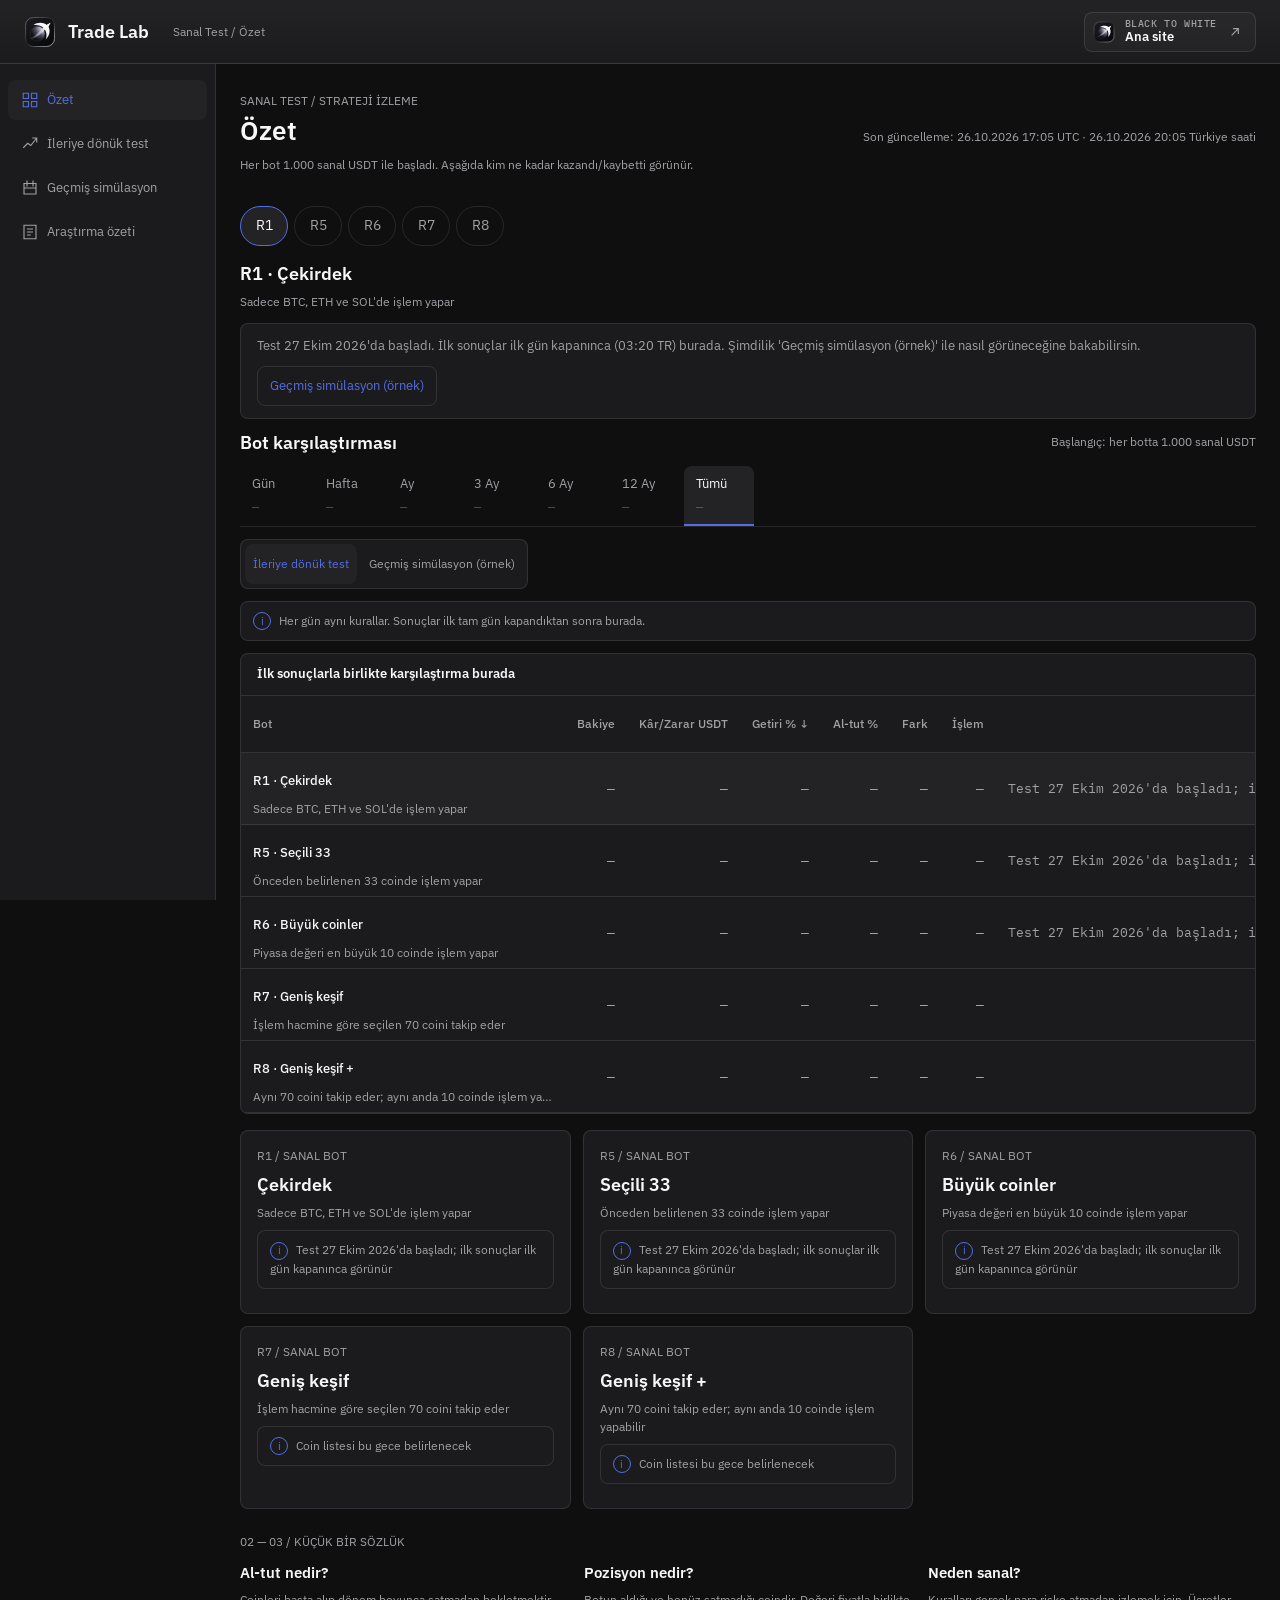
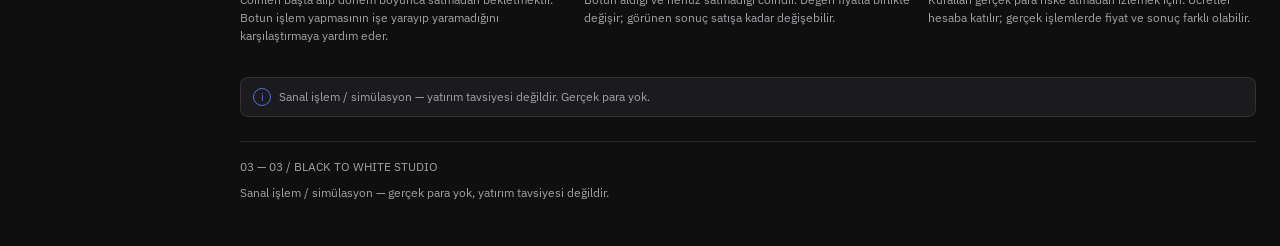
==== commit 698bffe4: "Site redesign: dense fintech dashboard style, simple Özet page with per-bot results by period, brand" ====
--- a/site/index.html
+++ b/site/index.html
@@ -1,21 +1,30 @@
 <!doctype html>
 <html lang="tr"><head><meta charset="utf-8"><meta name="viewport" content="width=device-width, initial-scale=1">
 <meta name="color-scheme" content="dark"><meta name="description" content="Dondurulmuş momentum stratejilerinin günlük sanal test kaydı">
+<link rel="icon" type="image/svg+xml" href="favicon.svg"><meta name="theme-color" content="#0F0F10">
+<link rel="preconnect" href="https://fonts.googleapis.com"><link rel="preconnect" href="https://fonts.gstatic.com" crossorigin><link href="https://fonts.googleapis.com/css2?family=IBM+Plex+Sans:wght@400;500;600&amp;family=IBM+Plex+Mono:wght@400;500;600&amp;display=swap" rel="stylesheet">
 <title>Trade Lab — İleriye Dönük Sanal Test</title><link rel="stylesheet" href="style.css">
 <script src="metrics.js" defer></script><script src="app.js" defer></script></head>
-<body><main><header><div class="eyebrow">BLACK TO WHITE STUDIO / TRADE LAB</div>
-<h1>Kurallar sabit.<br><span>Sonuçlar açık.</span></h1>
-<p>5 sabit izlek · R1 / R5 / R6 / R7 / R8<br>Her izlek 1.000 USDT · Günlük mum · Her yönde %0,15 maliyet</p>
-<p class="muted">Son güncelleme: 26.10.2026 16:47 UTC · 26.10.2026 19:47 Türkiye saati</p>
-<div class="notice">Sanal işlem / simülasyon — yatırım tavsiyesi değildir</div></header>
-<nav class="view-toggle" aria-label="Kayıt türü"><button data-view="forward" aria-pressed="true">İleriye dönük test</button><button data-view="reference" aria-pressed="false">Geçmiş simülasyon (referans)</button><button data-view="research" aria-pressed="false">Araştırma özeti</button></nav>
-<div id="forward-content"><p id="reference-label" class="notice" hidden>Geçmiş simülasyon (referans) — ileriye dönük test değildir; bu dönem strateji geliştirmede kullanıldı</p><p id="state" role="status"></p>
+<body><div class="masthead"><a class="brand" href="https://blacktowhitestudio.com"><img src="logo.svg" width="32" height="32" alt="Black to White Studio"><span>Trade Lab</span></a><span id="breadcrumb" class="breadcrumb">Sanal Test / Özet</span><a class="home-link" href="https://blacktowhitestudio.com" aria-label="Ana siteye git: blacktowhitestudio.com"><img src="logo.svg" width="18" height="18" alt="" aria-hidden="true"><span class="home-label"><span class="home-kicker" lang="en">Black to White</span><span class="home-title">Ana site</span></span><svg class="home-arrow" viewBox="0 0 24 24" aria-hidden="true"><path d="M7 17L17 7M9 7h8v8"/></svg></a></div><main><nav class="view-toggle" aria-label="Kayıt türü"><button data-view="overview" aria-pressed="true"><svg viewBox="0 0 24 24" aria-hidden="true"><path d="M3 3h7v7H3z M14 3h7v7h-7z M3 14h7v7H3z M14 14h7v7h-7z"/></svg>Özet</button><button data-view="forward" aria-pressed="false"><svg viewBox="0 0 24 24" aria-hidden="true"><path d="M3 17l6-6 4 3 8-10 M15 4h6v6"/></svg>İleriye dönük test</button><button data-view="reference" aria-pressed="false"><svg viewBox="0 0 24 24" aria-hidden="true"><path d="M4 6h16v14H4z M8 2v8 M16 2v8 M4 12h16"/></svg>Geçmiş simülasyon</button><button data-view="research" aria-pressed="false"><svg viewBox="0 0 24 24" aria-hidden="true"><path d="M4 3h16v18H4z M8 8h8 M8 12h8 M8 16h5"/></svg>Araştırma özeti</button></nav>
+<header class="hero"><div><div class="eyebrow">SANAL TEST / STRATEJİ İZLEME</div><h1 id="page-title">Özet</h1><p>Her bot 1.000 sanal USDT ile başladı. Aşağıda kim ne kadar kazandı/kaybetti görünür.</p></div><p class="muted updated">Son güncelleme: 26.10.2026 17:05 UTC · 26.10.2026 20:05 Türkiye saati</p></header>
+
+<section id="overview-content" aria-label="Özet"><div id="overview-bots" class="bot-pills" aria-label="Özet bot seçimi"></div><h2 id="overview-bot-title">R1 · Çekirdek</h2><p id="overview-bot-description" class="muted"></p><div id="overview-stats" class="stat-strip" aria-label="Seçili bot dönem özeti"></div>
+<div class="section-head overview-heading"><h2>Bot karşılaştırması</h2><span class="muted">Başlangıç: her botta 1.000 sanal USDT</span></div>
+<div id="overview-periods" class="period-chips" aria-label="Özet dönemi"><button data-overview-days="1">Gün</button><button data-overview-days="7">Hafta</button><button data-overview-days="30">Ay</button><button data-overview-days="90">3 Ay</button><button data-overview-days="180">6 Ay</button><button data-overview-days="365">12 Ay</button><button data-overview-days="0" aria-pressed="true">Tümü</button></div>
+<div class="source-toggle" aria-label="Özet veri kaynağı"><button data-source="forward" aria-pressed="true">İleriye dönük test</button><button data-source="reference" aria-pressed="false">Geçmiş simülasyon (örnek)</button></div>
+<p id="overview-label" class="notice" role="status"></p>
+<section class="panel ranking"><h3 id="ranking-title"></h3><button id="all-columns" class="columns-toggle" aria-pressed="false" aria-controls="overview-comparison">Tüm sütunlar</button><div id="overview-comparison" class="table-scroll"></div></section>
+<div id="bot-cards" class="bot-grid"></div>
+<section class="glossary"><div class="eyebrow">02 — 03 / KÜÇÜK BİR SÖZLÜK</div><div class="glossary-grid"><article><h3>Al-tut nedir?</h3><p>Coinleri başta alıp dönem boyunca satmadan bekletmektir. Botun işlem yapmasının işe yarayıp yaramadığını karşılaştırmaya yardım eder.</p></article><article><h3>Pozisyon nedir?</h3><p>Botun aldığı ve henüz satmadığı coindir. Değeri fiyatla birlikte değişir; görünen sonuç satışa kadar değişebilir.</p></article><article><h3>Neden sanal?</h3><p>Kuralları gerçek para riske atmadan izlemek için. Ücretler hesaba katılır; gerçek işlemlerde fiyat ve sonuç farklı olabilir.</p></article></div></section>
+<p class="notice">Sanal işlem / simülasyon — yatırım tavsiyesi değildir. Gerçek para yok.</p>
+</section>
+<div id="forward-content" hidden><p id="reference-label" class="notice" hidden>Geçmiş simülasyon (referans) — ileriye dönük test değildir; bu dönem strateji geliştirmede kullanıldı</p><p id="state" role="status"></p><div id="detail-content"><div id="detail-stats" class="stat-strip" aria-label="Dönem özeti"></div>
 <section class="controls"><div id="periods" aria-label="Dönem">
-<button data-days="1">1G</button><button data-days="7">1H</button><button data-days="30">1A</button><button data-days="90">3A</button><button data-days="180">6A</button><button data-days="365">12A</button><button data-days="0" aria-pressed="true">Tümü</button></div>
+<button data-days="1">Gün</button><button data-days="7">Hafta</button><button data-days="30">Ay</button><button data-days="90">3 Ay</button><button data-days="180">6 Ay</button><button data-days="365">12 Ay</button><button data-days="0" aria-pressed="true">Tümü</button></div>
 <div id="tracks" aria-label="İzlek"><button data-track="r1" aria-pressed="true">R1</button><button data-track="r5">R5</button><button data-track="bh1">Al-tut R1 evreni</button><button data-track="bh5">Al-tut R5 evreni</button></div></section>
 <section class="panel"><h2>İzlek karşılaştırması</h2><p>Hangi değişken test ediliyor? R1→R6→R5→R7: evren genişliği. R6/R5/R7 5 slotta sabit; R1 3 slot olduğundan R1→R6 slot etkisini de içerir. R7→R8: aynı evrende 5→10 slot.</p><div id="comparison" class="table-scroll"></div><p id="track-description" class="muted"></p></section>
 <p id="period-warning" class="muted" role="status"></p><div id="kpis" class="cards"></div>
-<section class="panel"><div class="section-head"><h2>Net değer <small>Başlangıç = 100</small></h2><span class="muted">Yeşil: seçili izlek · Mor: kendi al-tutu · Mavi: %0,25 stres</span></div><div id="equity" class="chart"></div></section>
+<section class="panel"><div class="section-head"><h2>Net değer <small>Başlangıç = 100</small></h2><span class="muted">Mavi: seçili izlek · Gri kesik: kendi al-tutu · Koyu gri: %0,25 stres</span></div><div id="equity" class="chart"></div></section>
 <div class="chart-grid"><section class="panel"><h2>Zirveden düşüş</h2><div id="drawdown" class="chart"></div></section><section class="panel"><h2>Günlük getiri</h2><div id="returns" class="chart"></div></section></div>
 <div class="chart-grid"><section class="panel"><h2>Coin katkısı <small>USDT · seçili dönem</small></h2><div id="coins"></div></section><section class="panel"><h2>İşlem zaman çizgisi</h2><p class="muted">▲ Giriş · ● Çıkış · ○ Açık değerleme</p><div id="timeline"></div></section></div>
 <section id="monthly-panel" class="panel" hidden><h2>Aylık getiri haritası</h2><div id="monthly" class="table-scroll"></div><p class="muted">İlk/son ay kısmi olabilir. Getiriler bileşik hesaplanır.</p></section>
@@ -29,7 +38,7 @@
 <p><b>Stop modeli:</b> backtest −%30 stoploss’u günlük mumun en düşük fiyatıyla, borsada bekleyen bir stop emri varmış gibi sınar. Bu iyimserdir: fiyat boşlukları ve kayma nedeniyle gerçek gerçekleşme stopun altında olabilir. Gerçek emir yoktur. Canlı sürümde borsa tarafında gerçek bir stop emri gerekir.</p>
 <p class="notice">Geçmiş simülasyon (referans) — ileriye dönük test değildir; bu dönem strateji geliştirmede kullanıldı</p><p>İleriye dönük başlangıç: 27 Ekim 2026 UTC. Referans: 1 Ocak 2024 ≤ UTC &lt; 26 Ekim 2026 (son kapalı mum 25 Ekim). Geçmiş sonuçlar geleceği kanıtlamaz.</p>
 <a href="https://github.com/SametAlici/ai-crypto-trader-paper">Kaynak kodu, veriler ve yöntem ↗</a></section>
-</div><section id="research-content" hidden>
+</div></div><section id="research-content" hidden>
 <p class="notice">Tarihsel simülasyon; bu veriler strateji geliştirmede kullanıldı; ileriye dönük test değildir</p>
 <p id="research-date" class="muted"></p>
 <section class="panel"><h2>Stratejiler ve eleme nedenleri</h2><div id="research-strategies" class="table-scroll"></div></section>
@@ -41,5 +50,5 @@
 <section class="panel"><h2>Karar ölçütleri</h2><ul id="research-criteria"></ul><h3>Sınırlar</h3><ul id="research-limitations"></ul></section>
 <section class="panel"><h2>Tarihsel net değer eğrileri</h2><select id="research-equity-select" aria-label="Tarihsel eğri"></select><p id="research-equity-label" class="muted"></p><div id="research-equity" class="chart"></div></section>
 </section><noscript>Grafik ve dönem filtreleri için JavaScript gerekir. Tüm veriler depodaki results klasöründedir.</noscript>
-<footer>Sanal işlem / simülasyon — yatırım tavsiyesi değildir</footer></main>
-<script id="report-data" type="application/json">{"registry": {"r1": {"name": "Çekirdek", "description": "3 coin · 3 pozisyon", "slots": 3, "strategy": "R1_TSMomentum"}, "r5": {"name": "33 coin", "description": "33 coin · 5 pozisyon", "slots": 5, "strategy": "R5_TSMomentum"}, "r6": {"name": "Büyük coinler", "description": "Piyasa değeri ilk 10 · 5 pozisyon", "slots": 5, "strategy": "R5_TSMomentum"}, "r7": {"stress_fee": 0.0025, "name": "Geniş evren", "description": "30 günlük hacim ilk 70 · 5 pozisyon", "slots": 5, "strategy": "R5_TSMomentum"}, "r8": {"stress_fee": 0.0025, "name": "Geniş + çok pozisyon", "description": "R7 evreni · 10 pozisyon", "slots": 10, "strategy": "R5_TSMomentum"}}, "research": {"strategies": [{"name": "EmaTrendStrategy", "family": "Klasik", "timeframe": "1h", "description": "Hareketli ortalama kesişimleriyle trend izler.", "status": "Elendi", "elimination_reason": "Maliyet sonrası yüksek kayıp ve aşırı işlem nedeniyle elendi."}, {"name": "TrendStrategy", "family": "Klasik", "timeframe": "1h", "description": "Üst zaman dilimi teyidiyle güçlü trendleri izler.", "status": "Elendi", "elimination_reason": "Maliyet sonrası sonuç negatif kaldığı için elendi."}, {"name": "MeanReversion", "family": "Klasik", "timeframe": "1h", "description": "Uygun piyasa koşullarında aşırı satım dönüşlerini arar.", "status": "Elendi", "elimination_reason": "Yüksek kazanma oranı maliyet sonrası pozitif getiri sağlamadığı için elendi."}, {"name": "BreakoutStrategy", "family": "Klasik", "timeframe": "1h", "description": "Hacim desteğiyle fiyat kanalı kırılımlarını izler.", "status": "Elendi", "elimination_reason": "Maliyet sonrası sonuç negatif kaldığı için elendi."}, {"name": "R1_TrendRegime", "family": "Klasik", "timeframe": "4h", "description": "Yükselen trend içinde uzun fiyat kanalı kırılımını arar.", "status": "Elendi", "elimination_reason": "Bağımsız testte net kayıp ve yetersiz dönem tutarlılığı nedeniyle elendi."}, {"name": "R1_MeanRevUptrend", "family": "Klasik", "timeframe": "4h", "description": "Yükseliş rejiminde kısa süreli fiyat düşüşlerini alır.", "status": "Elendi", "elimination_reason": "Bağımsız testte yüksek kayıp ve düşüş nedeniyle elendi."}, {"name": "R1_TSMomentum", "family": "Klasik", "timeframe": "1d", "description": "Bitcoin rejimi uygunsa birkaç aylık momentumu izler.", "status": "Aktif aday", "elimination_reason": null}, {"name": "R5_TSMomentum", "family": "Klasik", "timeframe": "1d", "description": "Aynı momentum kurallarını geniş coin evreninde uygular.", "status": "Aktif aday", "elimination_reason": null}, {"name": "AIHybridStrategy", "family": "AI", "timeframe": "1h", "description": "Tahmini getiriyi maliyet ve piyasa filtreleriyle değerlendirir.", "status": "Elendi", "elimination_reason": "LightGBM ve XGBoost denemeleri maliyet sonrası negatif kaldığı için elendi."}, {"name": "R3_TSMomentumAI", "family": "AI", "timeframe": "1d", "description": "Momentum girişlerini kâr olasılığı tahminiyle süzer.", "status": "Elendi", "elimination_reason": "Doğrulanmış kalibrasyon ve eşik ölçeği hatası tüm girişleri reddettiği için elendi."}, {"name": "R4_RawClassifier", "family": "AI", "timeframe": "1d", "description": "Olasılık filtresini tutarlı ham ölçekte sınar.", "status": "Elendi", "elimination_reason": "Ölçek düzeltmesi filtresiz momentuma güvenilir üstünlük sağlamadığı için elendi."}, {"name": "R4_EV", "family": "AI", "timeframe": "1d", "description": "Beklenen net getiri tahminiyle momentum girişlerini süzer.", "status": "Elendi", "elimination_reason": "Kilitli testte kayıp verdiği ve güvenilir üstünlük sağlamadığı için elendi."}, {"name": "R4_Risk", "family": "AI", "timeframe": "1d", "description": "Tahmini ters fiyat hareketine göre pozisyon boyutunu ayarlar.", "status": "Elendi", "elimination_reason": "Kilitli testte kayıp verdiği ve güvenilir üstünlük sağlamadığı için elendi."}, {"name": "R4_Regime", "family": "AI", "timeframe": "1d", "description": "Tahmini piyasa rejimine göre pozisyon boyutunu ayarlar.", "status": "Elendi", "elimination_reason": "Filtresiz momentuma güvenilir üstünlük sağlamadığı için elendi."}], "evaluations": [{"strategy": "R1_MeanRevUptrend", "evidence_type": "Bağımsız test 2024–26", "universe": "BTC/ETH/SOL", "period": "2024-01-01 / 2026-10-25 UTC", "fee": 0.0015, "trades": 249, "net_return_pct": -45.98978363, "max_dd_pct": 49.39229322, "dd_type": "cüzdan", "winrate_pct": 57.02811245, "calmar": -0.3979762}, {"strategy": "R1_MeanRevUptrend", "evidence_type": "Bağımsız test 2024–26", "universe": "BTC/ETH/SOL", "period": "2024-01-01 / 2026-10-25 UTC", "fee": 0.0025, "trades": 249, "net_return_pct": -54.19797459, "max_dd_pct": 56.91509751, "dd_type": "cüzdan", "winrate_pct": 55.02008032, "calmar": -0.42567735}, {"strategy": "R1_TSMomentum", "evidence_type": "Bağımsız test 2024–26", "universe": "BTC/ETH/SOL", "period": "2024-01-01 / 2026-10-25 UTC", "fee": 0.0015, "trades": 48, "net_return_pct": 46.63406467, "max_dd_pct": 28.87972219, "dd_type": "cüzdan", "winrate_pct": 31.25, "calmar": 0.50443861}, {"strategy": "R1_TSMomentum", "evidence_type": "Bağımsız test 2024–26", "universe": "BTC/ETH/SOL", "period": "2024-01-01 / 2026-10-25 UTC", "fee": 0.0025, "trades": 48, "net_return_pct": 43.62962732, "max_dd_pct": 29.3969638, "dd_type": "cüzdan", "winrate_pct": 29.16666667, "calmar": 0.46700168}, {"strategy": "R1_TrendRegime", "evidence_type": "Bağımsız test 2024–26", "universe": "BTC/ETH/SOL", "period": "2024-01-01 / 2026-10-25 UTC", "fee": 0.0015, "trades": 32, "net_return_pct": -10.69709098, "max_dd_pct": 26.43692587, "dd_type": "cüzdan", "winrate_pct": 40.625, "calmar": -0.14903488}, {"strategy": "R1_TrendRegime", "evidence_type": "Bağımsız test 2024–26", "universe": "BTC/ETH/SOL", "period": "2024-01-01 / 2026-10-25 UTC", "fee": 0.0025, "trades": 32, "net_return_pct": -12.52306203, "max_dd_pct": 27.06449643, "dd_type": "cüzdan", "winrate_pct": 40.625, "calmar": -0.17153599}, {"strategy": "AIHybridStrategy", "evidence_type": "AI 2024–26", "universe": "BTC/ETH/SOL", "period": "2024-01-01 / 2026-10-26 UTC", "fee": 0.0015, "trades": 51, "net_return_pct": -9.28669774, "max_dd_pct": 13.48793904, "dd_type": "kapanan işlem", "winrate_pct": 52.94117647, "calmar": -0.25170134}, {"strategy": "AIHybridStrategy", "evidence_type": "AI 2024–26", "universe": "BTC/ETH/SOL", "period": "2024-01-01 / 2026-10-26 UTC", "fee": 0.0025, "trades": 51, "net_return_pct": -11.48215061, "max_dd_pct": 14.55219658, "dd_type": "kapanan işlem", "winrate_pct": 52.94117647, "calmar": -0.29067939}, {"strategy": "BreakoutStrategy", "evidence_type": "Backtest 2023–26 (Sprint 5)", "universe": "BTC/ETH/SOL", "period": "2023-01-01 / 2026-10-26 UTC", "fee": 0.0015, "trades": 1180, "net_return_pct": -18.01534951, "max_dd_pct": 21.55006859, "dd_type": "kapanan işlem", "winrate_pct": 46.18644068, "calmar": -0.23501503}, {"strategy": "BreakoutStrategy", "evidence_type": "Backtest 2023–26 (Sprint 5)", "universe": "BTC/ETH/SOL", "period": "2023-01-01 / 2026-10-26 UTC", "fee": 0.002, "trades": 1175, "net_return_pct": -25.7900493, "max_dd_pct": 28.22383667, "dd_type": "kapanan işlem", "winrate_pct": 45.44680851, "calmar": -0.26599808}, {"strategy": "BreakoutStrategy", "evidence_type": "Backtest 2023–26 (Sprint 5)", "universe": "BTC/ETH/SOL", "period": "2023-01-01 / 2026-10-26 UTC", "fee": 0.0025, "trades": 1165, "net_return_pct": -33.74637677, "max_dd_pct": 35.46328137, "dd_type": "kapanan işlem", "winrate_pct": 44.12017167, "calmar": -0.2879515}, {"strategy": "EmaTrendStrategy", "evidence_type": "Backtest 2023–26 (Sprint 5)", "universe": "BTC/ETH/SOL", "period": "2023-01-01 / 2026-10-26 UTC", "fee": 0.0015, "trades": 2666, "net_return_pct": -83.81839925, "max_dd_pct": 88.19628314, "dd_type": "kapanan işlem", "winrate_pct": 44.29857464, "calmar": -0.42980461}, {"strategy": "EmaTrendStrategy", "evidence_type": "Backtest 2023–26 (Sprint 5)", "universe": "BTC/ETH/SOL", "period": "2023-01-01 / 2026-10-26 UTC", "fee": 0.002, "trades": 2626, "net_return_pct": -93.05295329, "max_dd_pct": 94.77625152, "dd_type": "kapanan işlem", "winrate_pct": 43.79284082, "calmar": -0.52999616}, {"strategy": "EmaTrendStrategy", "evidence_type": "Backtest 2023–26 (Sprint 5)", "universe": "BTC/ETH/SOL", "period": "2023-01-01 / 2026-10-26 UTC", "fee": 0.0025, "trades": 2580, "net_return_pct": -96.89899445, "max_dd_pct": 97.55589355, "dd_type": "kapanan işlem", "winrate_pct": 42.51937984, "calmar": -0.61195832}, {"strategy": "MeanReversion", "evidence_type": "Backtest 2023–26 (Sprint 5)", "universe": "BTC/ETH/SOL", "period": "2023-01-01 / 2026-10-26 UTC", "fee": 0.0015, "trades": 370, "net_return_pct": -9.18668346, "max_dd_pct": 11.4809282, "dd_type": "kapanan işlem", "winrate_pct": 60.27027027, "calmar": -0.21686729}, {"strategy": "MeanReversion", "evidence_type": "Backtest 2023–26 (Sprint 5)", "universe": "BTC/ETH/SOL", "period": "2023-01-01 / 2026-10-26 UTC", "fee": 0.002, "trades": 367, "net_return_pct": -12.29289454, "max_dd_pct": 13.27438866, "dd_type": "kapanan işlem", "winrate_pct": 57.22070845, "calmar": -0.2541549}, {"strategy": "MeanReversion", "evidence_type": "Backtest 2023–26 (Sprint 5)", "universe": "BTC/ETH/SOL", "period": "2023-01-01 / 2026-10-26 UTC", "fee": 0.0025, "trades": 365, "net_return_pct": -14.749987, "max_dd_pct": 15.42788245, "dd_type": "kapanan işlem", "winrate_pct": 54.79452055, "calmar": -0.26507008}, {"strategy": "R1_MeanRevUptrend", "evidence_type": "Backtest 2023–26 (Sprint 5)", "universe": "BTC/ETH/SOL", "period": "2023-01-01 / 2026-10-26 UTC", "fee": 0.0015, "trades": 348, "net_return_pct": -36.768545, "max_dd_pct": 46.83727893, "dd_type": "kapanan işlem", "winrate_pct": 60.05747126, "calmar": -0.24130095}, {"strategy": "R1_MeanRevUptrend", "evidence_type": "Backtest 2023–26 (Sprint 5)", "universe": "BTC/ETH/SOL", "period": "2023-01-01 / 2026-10-26 UTC", "fee": 0.002, "trades": 348, "net_return_pct": -43.65688142, "max_dd_pct": 50.85924992, "dd_type": "kapanan işlem", "winrate_pct": 58.90804598, "calmar": -0.27406449}, {"strategy": "R1_MeanRevUptrend", "evidence_type": "Backtest 2023–26 (Sprint 5)", "universe": "BTC/ETH/SOL", "period": "2023-01-01 / 2026-10-26 UTC", "fee": 0.0025, "trades": 348, "net_return_pct": -49.79349485, "max_dd_pct": 54.57514431, "dd_type": "kapanan işlem", "winrate_pct": 57.75862069, "calmar": -0.3022729}, {"strategy": "R1_TSMomentum", "evidence_type": "Backtest 2023–26 (Sprint 5)", "universe": "BTC/ETH/SOL", "period": "2023-01-01 / 2026-10-25 UTC", "fee": 0.0015, "trades": 67, "net_return_pct": 188.87983219, "max_dd_pct": 13.10363522, "dd_type": "kapanan işlem", "winrate_pct": 32.8358209, "calmar": 2.44343038}, {"strategy": "R1_TSMomentum", "evidence_type": "Backtest 2023–26 (Sprint 5)", "universe": "BTC/ETH/SOL", "period": "2023-01-01 / 2026-10-25 UTC", "fee": 0.002, "trades": 67, "net_return_pct": 184.51111731, "max_dd_pct": 13.39146143, "dd_type": "kapanan işlem", "winrate_pct": 31.34328358, "calmar": 2.35165675}, {"strategy": "R1_TSMomentum", "evidence_type": "Backtest 2023–26 (Sprint 5)", "universe": "BTC/ETH/SOL", "period": "2023-01-01 / 2026-10-25 UTC", "fee": 0.0025, "trades": 67, "net_return_pct": 180.15901782, "max_dd_pct": 13.68058167, "dd_type": "kapanan işlem", "winrate_pct": 31.34328358, "calmar": 2.26324162}, {"strategy": "R1_TrendRegime", "evidence_type": "Backtest 2023–26 (Sprint 5)", "universe": "BTC/ETH/SOL", "period": "2023-01-01 / 2026-10-26 UTC", "fee": 0.0015, "trades": 44, "net_return_pct": 62.96606893, "max_dd_pct": 19.38010767, "dd_type": "kapanan işlem", "winrate_pct": 43.18181818, "calmar": 0.70332489}, {"strategy": "R1_TrendRegime", "evidence_type": "Backtest 2023–26 (Sprint 5)", "universe": "BTC/ETH/SOL", "period": "2023-01-01 / 2026-10-26 UTC", "fee": 0.002, "trades": 44, "net_return_pct": 60.76245471, "max_dd_pct": 19.56679001, "dd_type": "kapanan işlem", "winrate_pct": 43.18181818, "calmar": 0.675965}, {"strategy": "R1_TrendRegime", "evidence_type": "Backtest 2023–26 (Sprint 5)", "universe": "BTC/ETH/SOL", "period": "2023-01-01 / 2026-10-26 UTC", "fee": 0.0025, "trades": 44, "net_return_pct": 58.56487141, "max_dd_pct": 19.75878807, "dd_type": "kapanan işlem", "winrate_pct": 43.18181818, "calmar": 0.64879642}, {"strategy": "TrendStrategy", "evidence_type": "Backtest 2023–26 (Sprint 5)", "universe": "BTC/ETH/SOL", "period": "2023-01-01 / 2026-10-26 UTC", "fee": 0.0015, "trades": 1150, "net_return_pct": -48.53076408, "max_dd_pct": 49.49758755, "dd_type": "kapanan işlem", "winrate_pct": 33.2173913, "calmar": -0.32228052}, {"strategy": "TrendStrategy", "evidence_type": "Backtest 2023–26 (Sprint 5)", "universe": "BTC/ETH/SOL", "period": "2023-01-01 / 2026-10-26 UTC", "fee": 0.002, "trades": 1139, "net_return_pct": -56.2932743, "max_dd_pct": 56.81329723, "dd_type": "kapanan işlem", "winrate_pct": 31.51887621, "calmar": -0.3427269}, {"strategy": "TrendStrategy", "evidence_type": "Backtest 2023–26 (Sprint 5)", "universe": "BTC/ETH/SOL", "period": "2023-01-01 / 2026-10-26 UTC", "fee": 0.0025, "trades": 1135, "net_return_pct": -62.77927222, "max_dd_pct": 63.14240022, "dd_type": "kapanan işlem", "winrate_pct": 30.30837004, "calmar": -0.36086589}, {"strategy": "R1_TSMomentum", "evidence_type": "Görülmemiş 10 coin (R2)", "universe": "BNB/XRP/ADA/AVAX/LINK/DOGE/DOT/LTC/TRX/ATOM (3 pozisyon)", "period": "2024-01-01 / 2026-10-25 UTC", "fee": 0.0015, "trades": 81, "net_return_pct": 28.73410025, "max_dd_pct": 45.75713273, "dd_type": "cüzdan", "winrate_pct": 38.27160494, "calmar": 0.20519566}, {"strategy": "R1_TSMomentum", "evidence_type": "Görülmemiş 10 coin (R2)", "universe": "BNB/XRP/ADA/AVAX/LINK/DOGE/DOT/LTC/TRX/ATOM (5 pozisyon)", "period": "2024-01-01 / 2026-10-25 UTC", "fee": 0.0015, "trades": 118, "net_return_pct": 26.14314189, "max_dd_pct": 35.67606045, "dd_type": "cüzdan", "winrate_pct": 34.74576271, "calmar": 0.24110836}, {"strategy": "R1_TSMomentum", "evidence_type": "Görülmemiş 10 coin (R2)", "universe": "BNB/XRP/ADA/AVAX/LINK/DOGE/DOT/LTC/TRX/ATOM (3 pozisyon)", "period": "2024-01-01 / 2026-10-25 UTC", "fee": 0.0025, "trades": 81, "net_return_pct": 24.33220472, "max_dd_pct": 46.69127838, "dd_type": "cüzdan", "winrate_pct": 35.80246914, "calmar": 0.17230752}, {"strategy": "R1_TSMomentum", "evidence_type": "Görülmemiş 10 coin (R2)", "universe": "BNB/XRP/ADA/AVAX/LINK/DOGE/DOT/LTC/TRX/ATOM (5 pozisyon)", "period": "2024-01-01 / 2026-10-25 UTC", "fee": 0.0025, "trades": 118, "net_return_pct": 22.49649908, "max_dd_pct": 36.52017209, "dd_type": "cüzdan", "winrate_pct": 33.05084746, "calmar": 0.2047019}, {"strategy": "R5_TSMomentum", "evidence_type": "33 coin 2024–26 (R5)", "universe": "33 coin (5 pozisyon, V1)", "period": "2024-01-01 / 2026-10-25 UTC", "fee": 0.0015, "trades": 144, "net_return_pct": 43.62946607, "max_dd_pct": 40.27637323, "dd_type": "cüzdan", "winrate_pct": 32.63888889, "calmar": 0.34085458}, {"strategy": "R5_TSMomentum", "evidence_type": "33 coin 2024–26 (R5)", "universe": "33 coin (8 pozisyon, V2)", "period": "2024-01-01 / 2026-10-25 UTC", "fee": 0.0015, "trades": 203, "net_return_pct": 21.74832704, "max_dd_pct": 31.50389939, "dd_type": "cüzdan", "winrate_pct": 33.99014778, "calmar": 0.22987813}, {"strategy": "R5_TSMomentum", "evidence_type": "33 coin 2024–26 (R5)", "universe": "33 coin (5 pozisyon, V1)", "period": "2024-01-01 / 2026-10-25 UTC", "fee": 0.0025, "trades": 144, "net_return_pct": 38.91578703, "max_dd_pct": 41.2254973, "dd_type": "cüzdan", "winrate_pct": 31.25, "calmar": 0.30049317}, {"strategy": "R5_TSMomentum", "evidence_type": "33 coin 2024–26 (R5)", "universe": "33 coin (8 pozisyon, V2)", "period": "2024-01-01 / 2026-10-25 UTC", "fee": 0.0025, "trades": 203, "net_return_pct": 18.27551665, "max_dd_pct": 32.68085616, "dd_type": "cüzdan", "winrate_pct": 32.01970443, "calmar": 0.18803142}, {"strategy": "R3_TSMomentumAI", "evidence_type": "AI 2024–26", "universe": "BTC/ETH/SOL", "period": "2024-01-01 / 2026-10-25 UTC", "fee": 0.0015, "trades": 0, "net_return_pct": 0.0, "max_dd_pct": 0.0, "dd_type": "cüzdan", "winrate_pct": null, "calmar": null}, {"strategy": "R3_TSMomentumAI", "evidence_type": "AI 2024–26", "universe": "BTC/ETH/SOL", "period": "2024-01-01 / 2026-10-25 UTC", "fee": 0.0025, "trades": 0, "net_return_pct": 0.0, "max_dd_pct": 0.0, "dd_type": "cüzdan", "winrate_pct": null, "calmar": null}, {"strategy": "R3_TSMomentumAI", "evidence_type": "AI 2024–26", "universe": "20 eğitim coini (yıllık güncelleme)", "period": "2024-01-01 / 2026-10-25 UTC", "fee": 0.0015, "trades": 0, "net_return_pct": 0.0, "max_dd_pct": 0.0, "dd_type": "cüzdan", "winrate_pct": null, "calmar": null}, {"strategy": "R3_TSMomentumAI", "evidence_type": "AI 2024–26", "universe": "20 eğitim coini (yıllık güncelleme)", "period": "2024-01-01 / 2026-10-25 UTC", "fee": 0.0025, "trades": 0, "net_return_pct": 0.0, "max_dd_pct": 0.0, "dd_type": "cüzdan", "winrate_pct": null, "calmar": null}, {"strategy": "R1_TSMomentum", "evidence_type": "AI 2024–26", "universe": "20 eğitim coini (yıllık güncelleme)", "period": "2024-01-01 / 2026-10-25 UTC", "fee": 0.0015, "trades": 84, "net_return_pct": 27.11927198, "max_dd_pct": 42.3156751, "dd_type": "cüzdan", "winrate_pct": null, "calmar": 0.21031561}, {"strategy": "R4_EV", "evidence_type": "AI 2024–26", "universe": "20 eğitim coini (yıllık güncelleme)", "period": "2024-01-01 / 2026-10-25 UTC", "fee": 0.0015, "trades": 78, "net_return_pct": 24.46734634, "max_dd_pct": 39.38167073, "dd_type": "cüzdan", "winrate_pct": null, "calmar": 0.20534858}, {"strategy": "R4_Risk", "evidence_type": "AI 2024–26", "universe": "20 eğitim coini (yıllık güncelleme)", "period": "2024-01-01 / 2026-10-25 UTC", "fee": 0.0015, "trades": 84, "net_return_pct": 26.12119648, "max_dd_pct": 39.12346041, "dd_type": "cüzdan", "winrate_pct": null, "calmar": 0.21969128}, {"strategy": "R4_Regime", "evidence_type": "AI 2024–26", "universe": "20 eğitim coini (yıllık güncelleme)", "period": "2024-01-01 / 2026-10-25 UTC", "fee": 0.0015, "trades": 84, "net_return_pct": 23.92976225, "max_dd_pct": 38.77684902, "dd_type": "cüzdan", "winrate_pct": null, "calmar": 0.20426804}, {"strategy": "R4_RawClassifier", "evidence_type": "AI 2024–26", "universe": "20 eğitim coini (yıllık güncelleme)", "period": "2024-01-01 / 2026-10-25 UTC", "fee": 0.0015, "trades": 75, "net_return_pct": 1.96107689, "max_dd_pct": 36.87519153, "dd_type": "cüzdan", "winrate_pct": null, "calmar": 0.01877728}, {"strategy": "R1_TSMomentum", "evidence_type": "AI 2024–26", "universe": "20 eğitim coini (yıllık güncelleme)", "period": "2024-01-01 / 2026-10-25 UTC", "fee": 0.0025, "trades": 84, "net_return_pct": 23.85614615, "max_dd_pct": 43.02194799, "dd_type": "cüzdan", "winrate_pct": null, "calmar": 0.18358279}, {"strategy": "R4_EV", "evidence_type": "AI 2024–26", "universe": "20 eğitim coini (yıllık güncelleme)", "period": "2024-01-01 / 2026-10-25 UTC", "fee": 0.0025, "trades": 78, "net_return_pct": 21.46394318, "max_dd_pct": 40.0866731, "dd_type": "cüzdan", "winrate_pct": null, "calmar": 0.17843804}, {"strategy": "R4_Risk", "evidence_type": "AI 2024–26", "universe": "20 eğitim coini (yıllık güncelleme)", "period": "2024-01-01 / 2026-10-25 UTC", "fee": 0.0025, "trades": 84, "net_return_pct": 23.22692576, "max_dd_pct": 39.78895632, "dd_type": "cüzdan", "winrate_pct": null, "calmar": 0.19359672}, {"strategy": "R4_Regime", "evidence_type": "AI 2024–26", "universe": "20 eğitim coini (yıllık güncelleme)", "period": "2024-01-01 / 2026-10-25 UTC", "fee": 0.0025, "trades": 84, "net_return_pct": 21.1354348, "max_dd_pct": 39.42533276, "dd_type": "cüzdan", "winrate_pct": null, "calmar": 0.17881726}, {"strategy": "R4_RawClassifier", "evidence_type": "AI 2024–26", "universe": "20 eğitim coini (yıllık güncelleme)", "period": "2024-01-01 / 2026-10-25 UTC", "fee": 0.0025, "trades": 75, "net_return_pct": -0.34842876, "max_dd_pct": 37.31952634, "dd_type": "cüzdan", "winrate_pct": null, "calmar": -0.00332096}, {"strategy": "R1_TSMomentum", "evidence_type": "AI 2024–26", "universe": "20 eğitim coini (yıllık güncelleme)", "period": "2024-01-01 / 2026-10-25 UTC", "fee": 0.0015, "trades": 48, "net_return_pct": 46.63406467, "max_dd_pct": 28.87972219, "dd_type": "cüzdan", "winrate_pct": null, "calmar": 0.50443861}, {"strategy": "R4_EV", "evidence_type": "AI 2024–26", "universe": "20 eğitim coini (yıllık güncelleme)", "period": "2024-01-01 / 2026-10-25 UTC", "fee": 0.0015, "trades": 47, "net_return_pct": 43.44800348, "max_dd_pct": 28.4908736, "dd_type": "cüzdan", "winrate_pct": null, "calmar": 0.48005947}, {"strategy": "R4_Risk", "evidence_type": "AI 2024–26", "universe": "20 eğitim coini (yıllık güncelleme)", "period": "2024-01-01 / 2026-10-25 UTC", "fee": 0.0015, "trades": 48, "net_return_pct": 35.47719915, "max_dd_pct": 23.15322471, "dd_type": "cüzdan", "winrate_pct": null, "calmar": 0.49200731}, {"strategy": "R4_Regime", "evidence_type": "AI 2024–26", "universe": "20 eğitim coini (yıllık güncelleme)", "period": "2024-01-01 / 2026-10-25 UTC", "fee": 0.0015, "trades": 48, "net_return_pct": 40.2279511, "max_dd_pct": 25.6905902, "dd_type": "cüzdan", "winrate_pct": null, "calmar": 0.49683647}, {"strategy": "R4_RawClassifier", "evidence_type": "AI 2024–26", "universe": "20 eğitim coini (yıllık güncelleme)", "period": "2024-01-01 / 2026-10-25 UTC", "fee": 0.0015, "trades": 28, "net_return_pct": 2.19927089, "max_dd_pct": 21.09781741, "dd_type": "cüzdan", "winrate_pct": null, "calmar": 0.03677777}, {"strategy": "R1_TSMomentum", "evidence_type": "AI 2024–26", "universe": "20 eğitim coini (yıllık güncelleme)", "period": "2024-01-01 / 2026-10-25 UTC", "fee": 0.0025, "trades": 48, "net_return_pct": 43.62962732, "max_dd_pct": 29.3969638, "dd_type": "cüzdan", "winrate_pct": null, "calmar": 0.46700168}, {"strategy": "R4_EV", "evidence_type": "AI 2024–26", "universe": "20 eğitim coini (yıllık güncelleme)", "period": "2024-01-01 / 2026-10-25 UTC", "fee": 0.0025, "trades": 47, "net_return_pct": 40.53945139, "max_dd_pct": 28.98430426, "dd_type": "cüzdan", "winrate_pct": null, "calmar": 0.44344548}, {"strategy": "R4_Risk", "evidence_type": "AI 2024–26", "universe": "20 eğitim coini (yıllık güncelleme)", "period": "2024-01-01 / 2026-10-25 UTC", "fee": 0.0025, "trades": 48, "net_return_pct": 32.97413445, "max_dd_pct": 23.6766072, "dd_type": "cüzdan", "winrate_pct": null, "calmar": 0.45006127}, {"strategy": "R4_Regime", "evidence_type": "AI 2024–26", "universe": "20 eğitim coini (yıllık güncelleme)", "period": "2024-01-01 / 2026-10-25 UTC", "fee": 0.0025, "trades": 48, "net_return_pct": 37.68617798, "max_dd_pct": 26.16798528, "dd_type": "cüzdan", "winrate_pct": null, "calmar": 0.45985632}, {"strategy": "R4_RawClassifier", "evidence_type": "AI 2024–26", "universe": "20 eğitim coini (yıllık güncelleme)", "period": "2024-01-01 / 2026-10-25 UTC", "fee": 0.0025, "trades": 28, "net_return_pct": 1.01313006, "max_dd_pct": 21.44153512, "dd_type": "cüzdan", "winrate_pct": null, "calmar": 0.01673376}, {"strategy": "R1_TSMomentum", "evidence_type": "Kilitli holdout (tek sefer)", "universe": "OP/ARB/APT/INJ/SUI/SHIB/PEPE/WLD/SEI/STX (10 coin)", "period": "2024-01-01 / 2026-10-25 UTC", "fee": 0.0015, "trades": 74, "net_return_pct": -8.5298369, "max_dd_pct": 35.64138893, "dd_type": "cüzdan", "winrate_pct": null, "calmar": -0.0874861}, {"strategy": "R4_Risk", "evidence_type": "Kilitli holdout (tek sefer)", "universe": "OP/ARB/APT/INJ/SUI/SHIB/PEPE/WLD/SEI/STX (10 coin)", "period": "2024-01-01 / 2026-10-25 UTC", "fee": 0.0015, "trades": 74, "net_return_pct": -6.04698566, "max_dd_pct": 31.07653657, "dd_type": "cüzdan", "winrate_pct": null, "calmar": -0.07053004}, {"strategy": "R4_EV", "evidence_type": "Kilitli holdout (tek sefer)", "universe": "OP/ARB/APT/INJ/SUI/SHIB/PEPE/WLD/SEI/STX (10 coin)", "period": "2024-01-01 / 2026-10-25 UTC", "fee": 0.0015, "trades": 71, "net_return_pct": -13.55010248, "max_dd_pct": 37.81815615, "dd_type": "cüzdan", "winrate_pct": null, "calmar": -0.13331779}, {"strategy": "R1_TSMomentum", "evidence_type": "Kilitli holdout (tek sefer)", "universe": "OP/ARB/APT/INJ/SUI/SHIB/PEPE/WLD/SEI/STX (10 coin)", "period": "2024-01-01 / 2026-10-25 UTC", "fee": 0.0025, "trades": 74, "net_return_pct": -10.22342567, "max_dd_pct": 36.20846221, "dd_type": "cüzdan", "winrate_pct": null, "calmar": -0.10382393}, {"strategy": "R4_Risk", "evidence_type": "Kilitli holdout (tek sefer)", "universe": "OP/ARB/APT/INJ/SUI/SHIB/PEPE/WLD/SEI/STX (10 coin)", "period": "2024-01-01 / 2026-10-25 UTC", "fee": 0.0025, "trades": 74, "net_return_pct": -7.56452186, "max_dd_pct": 31.60438523, "dd_type": "cüzdan", "winrate_pct": null, "calmar": -0.08720578}, {"strategy": "R4_EV", "evidence_type": "Kilitli holdout (tek sefer)", "universe": "OP/ARB/APT/INJ/SUI/SHIB/PEPE/WLD/SEI/STX (10 coin)", "period": "2024-01-01 / 2026-10-25 UTC", "fee": 0.0025, "trades": 71, "net_return_pct": -15.08997617, "max_dd_pct": 38.35948219, "dd_type": "cüzdan", "winrate_pct": null, "calmar": -0.14719396}, {"strategy": "R5_TSMomentum", "evidence_type": "Kilitli holdout (tek sefer)", "universe": "OP/ARB/APT/INJ/SUI/SHIB/PEPE/WLD/SEI/STX (10 coin) (5 pozisyon)", "period": "2024-01-01 / 2026-10-25 UTC", "fee": 0.0015, "trades": 119, "net_return_pct": 11.99586777, "max_dd_pct": 34.1, "dd_type": "cüzdan", "winrate_pct": 26.8907563, "calmar": null}, {"strategy": "R5_TSMomentum", "evidence_type": "Kilitli holdout (tek sefer)", "universe": "OP/ARB/APT/INJ/SUI/SHIB/PEPE/WLD/SEI/STX (10 coin) (5 pozisyon)", "period": "2024-01-01 / 2026-10-25 UTC", "fee": 0.0025, "trades": 119, "net_return_pct": 9.86990826, "max_dd_pct": 35.2, "dd_type": "cüzdan", "winrate_pct": 26.05042017, "calmar": null}], "fee_stress": [{"strategy": "R1_MeanRevUptrend", "evidence_type": "Bağımsız test 2024–26", "universe": "BTC/ETH/SOL", "fee": 0.0015, "net_return_pct": -45.98978363}, {"strategy": "R1_MeanRevUptrend", "evidence_type": "Bağımsız test 2024–26", "universe": "BTC/ETH/SOL", "fee": 0.0025, "net_return_pct": -54.19797459}, {"strategy": "R1_TSMomentum", "evidence_type": "Bağımsız test 2024–26", "universe": "BTC/ETH/SOL", "fee": 0.0015, "net_return_pct": 46.63406467}, {"strategy": "R1_TSMomentum", "evidence_type": "Bağımsız test 2024–26", "universe": "BTC/ETH/SOL", "fee": 0.0025, "net_return_pct": 43.62962732}, {"strategy": "R1_TrendRegime", "evidence_type": "Bağımsız test 2024–26", "universe": "BTC/ETH/SOL", "fee": 0.0015, "net_return_pct": -10.69709098}, {"strategy": "R1_TrendRegime", "evidence_type": "Bağımsız test 2024–26", "universe": "BTC/ETH/SOL", "fee": 0.0025, "net_return_pct": -12.52306203}, {"strategy": "AIHybridStrategy", "evidence_type": "Backtest 2023–26 (Sprint 5)", "universe": "BTC/ETH/SOL", "fee": 0.0015, "net_return_pct": -9.28669774}, {"strategy": "AIHybridStrategy", "evidence_type": "Backtest 2023–26 (Sprint 5)", "universe": "BTC/ETH/SOL", "fee": 0.0025, "net_return_pct": -11.48215061}, {"strategy": "BreakoutStrategy", "evidence_type": "Backtest 2023–26 (Sprint 5)", "universe": "BTC/ETH/SOL", "fee": 0.0015, "net_return_pct": -18.01534951}, {"strategy": "BreakoutStrategy", "evidence_type": "Backtest 2023–26 (Sprint 5)", "universe": "BTC/ETH/SOL", "fee": 0.002, "net_return_pct": -25.7900493}, {"strategy": "BreakoutStrategy", "evidence_type": "Backtest 2023–26 (Sprint 5)", "universe": "BTC/ETH/SOL", "fee": 0.0025, "net_return_pct": -33.74637677}, {"strategy": "EmaTrendStrategy", "evidence_type": "Backtest 2023–26 (Sprint 5)", "universe": "BTC/ETH/SOL", "fee": 0.0015, "net_return_pct": -83.81839925}, {"strategy": "EmaTrendStrategy", "evidence_type": "Backtest 2023–26 (Sprint 5)", "universe": "BTC/ETH/SOL", "fee": 0.002, "net_return_pct": -93.05295329}, {"strategy": "EmaTrendStrategy", "evidence_type": "Backtest 2023–26 (Sprint 5)", "universe": "BTC/ETH/SOL", "fee": 0.0025, "net_return_pct": -96.89899445}, {"strategy": "MeanReversion", "evidence_type": "Backtest 2023–26 (Sprint 5)", "universe": "BTC/ETH/SOL", "fee": 0.0015, "net_return_pct": -9.18668346}, {"strategy": "MeanReversion", "evidence_type": "Backtest 2023–26 (Sprint 5)", "universe": "BTC/ETH/SOL", "fee": 0.002, "net_return_pct": -12.29289454}, {"strategy": "MeanReversion", "evidence_type": "Backtest 2023–26 (Sprint 5)", "universe": "BTC/ETH/SOL", "fee": 0.0025, "net_return_pct": -14.749987}, {"strategy": "R1_MeanRevUptrend", "evidence_type": "Backtest 2023–26 (Sprint 5)", "universe": "BTC/ETH/SOL", "fee": 0.0015, "net_return_pct": -36.768545}, {"strategy": "R1_MeanRevUptrend", "evidence_type": "Backtest 2023–26 (Sprint 5)", "universe": "BTC/ETH/SOL", "fee": 0.002, "net_return_pct": -43.65688142}, {"strategy": "R1_MeanRevUptrend", "evidence_type": "Backtest 2023–26 (Sprint 5)", "universe": "BTC/ETH/SOL", "fee": 0.0025, "net_return_pct": -49.79349485}, {"strategy": "R1_TSMomentum", "evidence_type": "Backtest 2023–26 (Sprint 5)", "universe": "BTC/ETH/SOL", "fee": 0.0015, "net_return_pct": 188.87983219}, {"strategy": "R1_TSMomentum", "evidence_type": "Backtest 2023–26 (Sprint 5)", "universe": "BTC/ETH/SOL", "fee": 0.002, "net_return_pct": 184.51111731}, {"strategy": "R1_TSMomentum", "evidence_type": "Backtest 2023–26 (Sprint 5)", "universe": "BTC/ETH/SOL", "fee": 0.0025, "net_return_pct": 180.15901782}, {"strategy": "R1_TrendRegime", "evidence_type": "Backtest 2023–26 (Sprint 5)", "universe": "BTC/ETH/SOL", "fee": 0.0015, "net_return_pct": 62.96606893}, {"strategy": "R1_TrendRegime", "evidence_type": "Backtest 2023–26 (Sprint 5)", "universe": "BTC/ETH/SOL", "fee": 0.002, "net_return_pct": 60.76245471}, {"strategy": "R1_TrendRegime", "evidence_type": "Backtest 2023–26 (Sprint 5)", "universe": "BTC/ETH/SOL", "fee": 0.0025, "net_return_pct": 58.56487141}, {"strategy": "TrendStrategy", "evidence_type": "Backtest 2023–26 (Sprint 5)", "universe": "BTC/ETH/SOL", "fee": 0.0015, "net_return_pct": -48.53076408}, {"strategy": "TrendStrategy", "evidence_type": "Backtest 2023–26 (Sprint 5)", "universe": "BTC/ETH/SOL", "fee": 0.002, "net_return_pct": -56.2932743}, {"strategy": "TrendStrategy", "evidence_type": "Backtest 2023–26 (Sprint 5)", "universe": "BTC/ETH/SOL", "fee": 0.0025, "net_return_pct": -62.77927222}], "concentration": [{"strategy": "R1_TSMomentum", "universe": "BTC/ETH/SOL (R1)", "fee": 0.0015, "top3_share_pct": 90.87788262, "without_best1_pct": 28.95862355, "without_best3_pct": 4.25401412, "without_best5_pct": -10.62234278}, {"strategy": "R1_TSMomentum", "universe": "R2 10 coin (3 slot)", "fee": 0.0015, "top3_share_pct": 212.2223579, "without_best1_pct": 2.02030843, "without_best3_pct": -32.24608481, "without_best5_pct": -60.7659832}, {"strategy": "R5_TSMomentum", "universe": "33 coin (5 pozisyon, V1)", "fee": 0.0015, "top3_share_pct": 85.99811656, "without_best1_pct": 27.09308127, "without_best3_pct": 6.10894699, "without_best5_pct": -14.16496083}, {"strategy": "R5_TSMomentum", "universe": "33 coin (8 pozisyon, V2)", "fee": 0.0015, "top3_share_pct": 85.04838484, "without_best1_pct": 15.42545856, "without_best3_pct": 3.25172616, "without_best5_pct": -7.44347385}, {"strategy": "R5_TSMomentum", "universe": "OP/ARB/APT/INJ/SUI/SHIB/PEPE/WLD/SEI/STX (10 coin)", "fee": 0.0015, "top3_share_pct": 315.07852898, "without_best1_pct": -12.87201662, "without_best3_pct": -25.80053594, "without_best5_pct": -34.20571259}], "ai_summary": {"tried": ["FreqAI LightGBM ve XGBoost getiri tahmini", "R3 LightGBM ve lojistik regresyon ile işlem kârı sınıflandırması", "R4 beklenen getiri, risk boyutlama, rejim ve ham olasılık kontrolü"], "calibration_bug": "R3 eşiği ham olasılıkla seçilip sonradan kalibre edilmiş olasılığa uygulandığı için ölçekler uyuşmadı ve tüm girişler reddedildi.", "verdict": "Ölçek hatasının düzeltildiği R4 kontrolü ve alternatif hedefler filtresiz momentuma güvenilir üstünlük sağlamadı; AI karar zincirinde değil.", "key_numbers": [{"experiment": "FreqAI LightGBM 2024", "trades": 30, "net_return_pct": -10.89, "max_dd_pct": 13.67, "training_events": null, "cv_events": null, "cv_auc": null, "threshold": null}, {"experiment": "FreqAI XGBoost 2024", "trades": 386, "net_return_pct": -26.79, "max_dd_pct": 27.71, "training_events": null, "cv_events": null, "cv_auc": null, "threshold": null}, {"experiment": "R3 eğitim ve zaman doğrulaması", "trades": null, "net_return_pct": null, "max_dd_pct": null, "training_events": 233, "cv_events": 117, "cv_auc": 0.50740741, "threshold": 0.3}]}, "decision_criteria": ["İlk değerlendirme 2027-01-26; kanıt yetersizse test sekizer hafta uzatılır.", "R1 ve R5 kuralları 8–12 hafta dondurulur; yeni fikirler ayrı deneyde sınanır.", "Her botta en az 15 kapanmış işlem ve kazanca katkı veren en az 3 coin gerekir.", "En iyi işlem çıkarılınca sonuç sıfır veya üstü olmalı ya da tek işlem kârın %50’sinden azını taşımalı.", "Gece çalışmalarının en az %95’i başarılı, sinyal uyumu en az %95 olmalı; farklar açıklanmalı.", "Al-tuta göre daha düşük düşüş ve daha yüksek ya da yakın Calmar aranır; %0,25 maliyette korunmalı.", "Gerçek para değerlendirmesi için pozitif mutlak getiri, tüm operasyon kontrolleri ve yazılı kullanıcı onayı gerekir.", "Al-tuttan hem daha kötü düşüş hem daha kötü getiri aileyi eler; açıklanamayan simülasyon farkı kararı durdurur."], "limitations": ["İlk R1 ve R2 testleri o tarihte bağımsızdı; bugün tüm tarihsel veri görülmüştür.", "Sprint 5 seçim dönemiyle örtüşür; R5 33 coin testi tam bağımsız değildir.", "Kilitli holdout açılmıştır; yeni bağımsız kanıt ileriye dönük sanal testtir.", "Cüzdan düşüşü açık pozisyonları içerir; mum içi en kötü kaybı ölçmez.", "Kapanan işlem düşüşü açık zararları içermez; risk düşük görünebilir.", "Aktif coin seçimi ve coinler arası ilişki bağımsızlığı sınırlar.", "En iyi işlemleri çıkarma hesabı sabit işlem katkısıdır; yeni portföy koşusu değildir.", "Aktif aday yalnız sanal gözlem adayıdır; güvenilir kâr avantajı kanıtlanmış değildir."], "generated_at": "2026-10-26T16:33:47.619848Z", "equity_series": [{"strategy": "R1_MeanRevUptrend", "evidence_type": "Bağımsız test 2024–26", "fee": 0.0015, "dd_type": "cüzdan", "sampling": "UTC günlük son değer; ilk gün başlangıç değeri 100 olarak korunur.", "curve": [{"date": "2024-01-01", "value": 100.0}, {"date": "2024-01-02", "value": 100.0}, {"date": "2024-01-03", "value": 100.0}, {"date": "2024-01-04", "value": 100.0}, {"date": "2024-01-05", "value": 100.0}, {"date": "2024-01-06", "value": 100.089251}, {"date": "2024-01-07", "value": 99.988164}, {"date": "2024-01-08", "value": 97.896945}, {"date": "2024-01-09", "value": 97.896945}, {"date": "2024-01-10", "value": 97.896945}, {"date": "2024-01-11", "value": 97.896945}, {"date": "2024-01-12", "value": 94.408174}, {"date": "2024-01-13", "value": 93.91066}, {"date": "2024-01-14", "value": 93.81914}, {"date": "2024-01-15", "value": 94.232662}, {"date": "2024-01-16", "value": 94.269563}, {"date": "2024-01-17", "value": 94.269563}, {"date": "2024-01-18", "value": 93.989665}, {"date": "2024-01-19", "value": 95.863208}, {"date": "2024-01-20", "value": 94.614501}, {"date": "2024-01-21", "value": 94.99054}, {"date": "2024-01-22", "value": 91.323513}, {"date": "2024-01-23", "value": 88.26071}, {"date": "2024-01-24", "value": 88.759703}, {"date": "2024-01-25", "value": 89.008799}, {"date": "2024-01-26", "value": 89.008799}, {"date": "2024-01-27", "value": 89.008799}, {"date": "2024-01-28", "value": 89.008799}, {"date": "2024-01-29", "value": 89.008799}, {"date": "2024-01-30", "value": 89.008799}, {"date": "2024-01-31", "value": 89.008799}, {"date": "2024-02-01", "value": 91.010331}, {"date": "2024-02-02", "value": 92.056851}, {"date": "2024-02-03", "value": 92.056851}, {"date": "2024-02-04", "value": 91.874685}, {"date": "2024-02-05", "value": 92.645426}, {"date": "2024-02-06", "value": 93.166328}, {"date": "2024-02-07", "value": 93.166328}, {"date": "2024-02-08", "value": 93.166328}, {"date": "2024-02-09", "value": 93.166328}, {"date": "2024-02-10", "value": 93.166328}, {"date": "2024-02-11", "value": 93.166328}, {"date": "2024-02-12", "value": 94.44674}, {"date": "2024-02-13", "value": 94.44674}, {"date": "2024-02-14", "value": 94.44674}, {"date": "2024-02-15", "value": 94.44674}, {"date": "2024-02-16", "value": 94.063921}, {"date": "2024-02-17", "value": 93.882369}, {"date": "2024-02-18", "value": 94.95182}, {"date": "2024-02-19", "value": 94.95182}, {"date": "2024-02-20", "value": 95.063196}, {"date": "2024-02-21", "value": 93.477066}, {"date": "2024-02-22", "value": 94.405223}, {"date": "2024-02-23", "value": 93.467484}, {"date": "2024-02-24", "value": 93.750098}, {"date": "2024-02-25", "value": 93.750098}, {"date": "2024-02-26", "value": 93.750098}, {"date": "2024-02-27", "value": 93.750098}, {"date": "2024-02-28", "value": 93.750098}, {"date": "2024-02-29", "value": 93.750098}, {"date": "2024-03-01", "value": 93.750098}, {"date": "2024-03-02", "value": 93.750098}, {"date": "2024-03-03", "value": 93.750098}, {"date": "2024-03-04", "value": 93.750098}, {"date": "2024-03-05", "value": 93.750098}, {"date": "2024-03-06", "value": 93.750098}, {"date": "2024-03-07", "value": 93.750098}, {"date": "2024-03-08", "value": 93.750098}, {"date": "2024-03-09", "value": 93.750098}, {"date": "2024-03-10", "value": 93.750098}, {"date": "2024-03-11", "value": 93.750098}, {"date": "2024-03-12", "value": 93.750098}, {"date": "2024-03-13", "value": 93.750098}, {"date": "2024-03-14", "value": 93.083633}, {"date": "2024-03-15", "value": 92.109627}, {"date": "2024-03-16", "value": 89.98237}, {"date": "2024-03-17", "value": 90.704503}, {"date": "2024-03-18", "value": 90.614748}, {"date": "2024-03-19", "value": 88.51138}, {"date": "2024-03-20", "value": 86.154087}, {"date": "2024-03-21", "value": 86.154087}, {"date": "2024-03-22", "value": 86.154087}, {"date": "2024-03-23", "value": 86.154087}, {"date": "2024-03-24", "value": 86.154087}, {"date": "2024-03-25", "value": 86.154087}, {"date": "2024-03-26", "value": 86.154087}, {"date": "2024-03-27", "value": 86.154087}, {"date": "2024-03-28", "value": 86.154087}, {"date": "2024-03-29", "value": 86.154087}, {"date": "2024-03-30", "value": 86.154087}, {"date": "2024-03-31", "value": 86.154087}, {"date": "2024-04-01", "value": 86.918094}, {"date": "2024-04-02", "value": 83.883679}, {"date": "2024-04-03", "value": 84.128948}, {"date": "2024-04-04", "value": 85.522352}, {"date": "2024-04-05", "value": 86.131227}, {"date": "2024-04-06", "value": 86.448314}, {"date": "2024-04-07", "value": 86.977867}, {"date": "2024-04-08", "value": 86.977867}, {"date": "2024-04-09", "value": 86.681313}, {"date": "2024-04-10", "value": 86.190217}, {"date": "2024-04-11", "value": 86.733523}, {"date": "2024-04-12", "value": 81.977387}, {"date": "2024-04-13", "value": 77.496149}, {"date": "2024-04-14", "value": 77.400378}, {"date": "2024-04-15", "value": 78.794403}, {"date": "2024-04-16", "value": 79.963026}, {"date": "2024-04-17", "value": 80.157847}, {"date": "2024-04-18", "value": 82.684848}, {"date": "2024-04-19", "value": 82.684848}, {"date": "2024-04-20", "value": 82.684848}, {"date": "2024-04-21", "value": 82.684848}, {"date": "2024-04-22", "value": 82.684848}, {"date": "2024-04-23", "value": 82.684848}, {"date": "2024-04-24", "value": 82.254069}, {"date": "2024-04-25", "value": 82.596478}, {"date": "2024-04-26", "value": 81.125939}, {"date": "2024-04-27", "value": 80.454328}, {"date": "2024-04-28", "value": 80.454328}, {"date": "2024-04-29", "value": 80.605956}, {"date": "2024-04-30", "value": 77.354636}, {"date": "2024-05-01", "value": 78.181258}, {"date": "2024-05-02", "value": 80.886667}, {"date": "2024-05-03", "value": 81.135864}, {"date": "2024-05-04", "value": 81.135864}, {"date": "2024-05-05", "value": 81.135864}, {"date": "2024-05-06", "value": 81.135864}, {"date": "2024-05-07", "value": 80.942287}, {"date": "2024-05-08", "value": 80.367019}, {"date": "2024-05-09", "value": 82.228777}, {"date": "2024-05-10", "value": 82.207805}, {"date": "2024-05-11", "value": 82.668957}, {"date": "2024-05-12", "value": 82.776521}, {"date": "2024-05-13", "value": 84.721226}, {"date": "2024-05-14", "value": 84.637366}, {"date": "2024-05-15", "value": 87.237279}, {"date": "2024-05-16", "value": 87.237279}, {"date": "2024-05-17", "value": 87.237279}, {"date": "2024-05-18", "value": 87.237279}, {"date": "2024-05-19", "value": 87.237279}, {"date": "2024-05-20", "value": 87.237279}, {"date": "2024-05-21", "value": 87.237279}, {"date": "2024-05-22", "value": 87.237279}, {"date": "2024-05-23", "value": 86.770016}, {"date": "2024-05-24", "value": 87.157729}, {"date": "2024-05-25", "value": 86.974634}, {"date": "2024-05-26", "value": 86.245583}, {"date": "2024-05-27", "value": 86.245583}, {"date": "2024-05-28", "value": 86.466542}, {"date": "2024-05-29", "value": 86.3877}, {"date": "2024-05-30", "value": 87.017733}, {"date": "2024-05-31", "value": 87.438578}, {"date": "2024-06-01", "value": 87.469673}, {"date": "2024-06-02", "value": 87.59564}, {"date": "2024-06-03", "value": 88.273681}, {"date": "2024-06-04", "value": 88.273681}, {"date": "2024-06-05", "value": 88.273681}, {"date": "2024-06-06", "value": 88.273681}, {"date": "2024-06-07", "value": 88.011684}, {"date": "2024-06-08", "value": 87.67066}, {"date": "2024-06-09", "value": 88.330565}, {"date": "2024-06-10", "value": 88.534224}, {"date": "2024-06-11", "value": 87.099915}, {"date": "2024-06-12", "value": 90.933332}, {"date": "2024-06-13", "value": 91.01671}, {"date": "2024-06-14", "value": 89.629316}, {"date": "2024-06-15", "value": 91.365127}, {"date": "2024-06-16", "value": 92.407211}, {"date": "2024-06-17", "value": 93.560431}, {"date": "2024-06-18", "value": 89.845138}, {"date": "2024-06-19", "value": 92.086762}, {"date": "2024-06-20", "value": 93.133584}, {"date": "2024-06-21", "value": 93.243973}, {"date": "2024-06-22", "value": 93.705923}, {"date": "2024-06-23", "value": 93.543809}, {"date": "2024-06-24", "value": 90.259818}, {"date": "2024-06-25", "value": 91.36655}, {"date": "2024-06-26", "value": 91.298039}, {"date": "2024-06-27", "value": 91.298039}, {"date": "2024-06-28", "value": 91.207673}, {"date": "2024-06-29", "value": 91.67473}, {"date": "2024-06-30", "value": 91.910162}, {"date": "2024-07-01", "value": 91.910162}, {"date": "2024-07-02", "value": 91.910162}, {"date": "2024-07-03", "value": 89.868859}, {"date": "2024-07-04", "value": 85.194296}, {"date": "2024-07-05", "value": 85.194296}, {"date": "2024-07-06", "value": 85.194296}, {"date": "2024-07-07", "value": 85.194296}, {"date": "2024-07-08", "value": 85.194296}, {"date": "2024-07-09", "value": 85.194296}, {"date": "2024-07-10", "value": 85.194296}, {"date": "2024-07-11", "value": 85.10999}, {"date": "2024-07-12", "value": 85.508643}, {"date": "2024-07-13", "value": 85.845649}, {"date": "2024-07-14", "value": 85.845649}, {"date": "2024-07-15", "value": 85.845649}, {"date": "2024-07-16", "value": 85.845649}, {"date": "2024-07-17", "value": 85.845649}, {"date": "2024-07-18", "value": 85.845649}, {"date": "2024-07-19", "value": 85.845649}, {"date": "2024-07-20", "value": 85.845649}, {"date": "2024-07-21", "value": 85.845649}, {"date": "2024-07-22", "value": 85.845649}, {"date": "2024-07-23", "value": 85.760714}, {"date": "2024-07-24", "value": 85.296387}, {"date": "2024-07-25", "value": 82.500415}, {"date": "2024-07-26", "value": 86.02907}, {"date": "2024-07-27", "value": 86.065138}, {"date": "2024-07-28", "value": 86.065138}, {"date": "2024-07-29", "value": 86.065138}, {"date": "2024-07-30", "value": 85.532577}, {"date": "2024-07-31", "value": 85.026692}, {"date": "2024-08-01", "value": 81.103317}, {"date": "2024-08-02", "value": 81.761143}, {"date": "2024-08-03", "value": 78.795174}, {"date": "2024-08-04", "value": 78.076616}, {"date": "2024-08-05", "value": 78.076616}, {"date": "2024-08-06", "value": 78.076616}, {"date": "2024-08-07", "value": 78.076616}, {"date": "2024-08-08", "value": 78.076616}, {"date": "2024-08-09", "value": 78.076616}, {"date": "2024-08-10", "value": 78.076616}, {"date": "2024-08-11", "value": 77.489162}, {"date": "2024-08-12", "value": 77.138093}, {"date": "2024-08-13", "value": 77.620596}, {"date": "2024-08-14", "value": 77.876548}, {"date": "2024-08-15", "value": 77.876548}, {"date": "2024-08-16", "value": 77.876548}, {"date": "2024-08-17", "value": 77.876548}, {"date": "2024-08-18", "value": 77.876548}, {"date": "2024-08-19", "value": 77.876548}, {"date": "2024-08-20", "value": 77.876548}, {"date": "2024-08-21", "value": 78.360458}, {"date": "2024-08-22", "value": 78.344012}, {"date": "2024-08-23", "value": 78.344012}, {"date": "2024-08-24", "value": 78.344012}, {"date": "2024-08-25", "value": 78.344012}, {"date": "2024-08-26", "value": 78.344012}, {"date": "2024-08-27", "value": 78.13628}, {"date": "2024-08-28", "value": 76.51375}, {"date": "2024-08-29", "value": 75.824117}, {"date": "2024-08-30", "value": 75.779179}, {"date": "2024-08-31", "value": 75.779179}, {"date": "2024-09-01", "value": 75.779179}, {"date": "2024-09-02", "value": 75.779179}, {"date": "2024-09-03", "value": 75.779179}, {"date": "2024-09-04", "value": 75.779179}, {"date": "2024-09-05", "value": 75.779179}, {"date": "2024-09-06", "value": 75.779179}, {"date": "2024-09-07", "value": 75.779179}, {"date": "2024-09-08", "value": 75.779179}, {"date": "2024-09-09", "value": 75.779179}, {"date": "2024-09-10", "value": 75.779179}, {"date": "2024-09-11", "value": 75.779179}, {"date": "2024-09-12", "value": 75.779179}, {"date": "2024-09-13", "value": 75.779179}, {"date": "2024-09-14", "value": 75.779179}, {"date": "2024-09-15", "value": 75.779179}, {"date": "2024-09-16", "value": 75.779179}, {"date": "2024-09-17", "value": 75.779179}, {"date": "2024-09-18", "value": 75.779179}, {"date": "2024-09-19", "value": 75.779179}, {"date": "2024-09-20", "value": 75.779179}, {"date": "2024-09-21", "value": 75.779179}, {"date": "2024-09-22", "value": 75.779179}, {"date": "2024-09-23", "value": 75.779179}, {"date": "2024-09-24", "value": 75.779179}, {"date": "2024-09-25", "value": 75.779179}, {"date": "2024-09-26", "value": 75.779179}, {"date": "2024-09-27", "value": 75.779179}, {"date": "2024-09-28", "value": 75.779179}, {"date": "2024-09-29", "value": 75.779179}, {"date": "2024-09-30", "value": 75.292432}, {"date": "2024-10-01", "value": 75.248601}, {"date": "2024-10-02", "value": 73.676375}, {"date": "2024-10-03", "value": 74.168669}, {"date": "2024-10-04", "value": 74.168669}, {"date": "2024-10-05", "value": 74.168669}, {"date": "2024-10-06", "value": 74.168669}, {"date": "2024-10-07", "value": 74.168669}, {"date": "2024-10-08", "value": 74.168669}, {"date": "2024-10-09", "value": 74.021842}, {"date": "2024-10-10", "value": 73.191245}, {"date": "2024-10-11", "value": 73.191245}, {"date": "2024-10-12", "value": 73.191245}, {"date": "2024-10-13", "value": 73.191245}, {"date": "2024-10-14", "value": 73.191245}, {"date": "2024-10-15", "value": 73.191245}, {"date": "2024-10-16", "value": 73.191245}, {"date": "2024-10-17", "value": 73.191245}, {"date": "2024-10-18", "value": 73.191245}, {"date": "2024-10-19", "value": 73.191245}, {"date": "2024-10-20", "value": 73.191245}, {"date": "2024-10-21", "value": 73.270117}, {"date": "2024-10-22", "value": 73.16967}, {"date": "2024-10-23", "value": 72.808279}, {"date": "2024-10-24", "value": 73.099253}, {"date": "2024-10-25", "value": 73.099253}, {"date": "2024-10-26", "value": 73.991856}, {"date": "2024-10-27", "value": 73.991856}, {"date": "2024-10-28", "value": 73.991856}, {"date": "2024-10-29", "value": 73.991856}, {"date": "2024-10-30", "value": 73.991856}, {"date": "2024-10-31", "value": 73.638788}, {"date": "2024-11-01", "value": 73.231575}, {"date": "2024-11-02", "value": 73.10935}, {"date": "2024-11-03", "value": 72.081334}, {"date": "2024-11-04", "value": 72.139157}, {"date": "2024-11-05", "value": 73.636079}, {"date": "2024-11-06", "value": 73.636079}, {"date": "2024-11-07", "value": 73.636079}, {"date": "2024-11-08", "value": 73.636079}, {"date": "2024-11-09", "value": 73.636079}, {"date": "2024-11-10", "value": 73.636079}, {"date": "2024-11-11", "value": 73.636079}, {"date": "2024-11-12", "value": 73.636079}, {"date": "2024-11-13", "value": 73.636079}, {"date": "2024-11-14", "value": 74.096818}, {"date": "2024-11-15", "value": 73.263072}, {"date": "2024-11-16", "value": 74.170558}, {"date": "2024-11-17", "value": 74.170558}, {"date": "2024-11-18", "value": 74.170558}, {"date": "2024-11-19", "value": 74.170558}, {"date": "2024-11-20", "value": 74.170558}, {"date": "2024-11-21", "value": 74.170558}, {"date": "2024-11-22", "value": 74.170558}, {"date": "2024-11-23", "value": 74.170558}, {"date": "2024-11-24", "value": 74.569566}, {"date": "2024-11-25", "value": 73.665454}, {"date": "2024-11-26", "value": 71.360777}, {"date": "2024-11-27", "value": 73.245885}, {"date": "2024-11-28", "value": 73.245885}, {"date": "2024-11-29", "value": 73.245885}, {"date": "2024-11-30", "value": 73.245885}, {"date": "2024-12-01", "value": 73.245885}, {"date": "2024-12-02", "value": 73.113335}, {"date": "2024-12-03", "value": 73.560244}, {"date": "2024-12-04", "value": 75.037544}, {"date": "2024-12-05", "value": 75.037544}, {"date": "2024-12-06", "value": 75.037544}, {"date": "2024-12-07", "value": 75.037544}, {"date": "2024-12-08", "value": 75.037544}, {"date": "2024-12-09", "value": 70.672364}, {"date": "2024-12-10", "value": 71.216797}, {"date": "2024-12-11", "value": 74.3324}, {"date": "2024-12-12", "value": 74.3324}, {"date": "2024-12-13", "value": 74.3324}, {"date": "2024-12-14", "value": 74.258812}, {"date": "2024-12-15", "value": 74.618272}, {"date": "2024-12-16", "value": 74.957512}, {"date": "2024-12-17", "value": 74.957512}, {"date": "2024-12-18", "value": 74.735111}, {"date": "2024-12-19", "value": 69.438672}, {"date": "2024-12-20", "value": 68.82234}, {"date": "2024-12-21", "value": 67.555195}, {"date": "2024-12-22", "value": 67.178307}, {"date": "2024-12-23", "value": 67.699713}, {"date": "2024-12-24", "value": 68.953822}, {"date": "2024-12-25", "value": 68.953822}, {"date": "2024-12-26", "value": 68.953822}, {"date": "2024-12-27", "value": 68.981205}, {"date": "2024-12-28", "value": 70.127932}, {"date": "2024-12-29", "value": 70.058564}, {"date": "2024-12-30", "value": 70.72795}, {"date": "2024-12-31", "value": 70.72795}, {"date": "2025-01-01", "value": 70.72795}, {"date": "2025-01-02", "value": 70.72795}, {"date": "2025-01-03", "value": 70.72795}, {"date": "2025-01-04", "value": 70.72795}, {"date": "2025-01-05", "value": 70.72795}, {"date": "2025-01-06", "value": 70.72795}, {"date": "2025-01-07", "value": 69.641386}, {"date": "2025-01-08", "value": 66.898588}, {"date": "2025-01-09", "value": 65.156838}, {"date": "2025-01-10", "value": 66.467506}, {"date": "2025-01-11", "value": 66.187191}, {"date": "2025-01-12", "value": 66.054946}, {"date": "2025-01-13", "value": 63.74137}, {"date": "2025-01-14", "value": 64.256547}, {"date": "2025-01-15", "value": 64.256547}, {"date": "2025-01-16", "value": 64.256547}, {"date": "2025-01-17", "value": 64.256547}, {"date": "2025-01-18", "value": 64.256547}, {"date": "2025-01-19", "value": 65.763391}, {"date": "2025-01-20", "value": 65.763391}, {"date": "2025-01-21", "value": 65.763391}, {"date": "2025-01-22", "value": 65.763391}, {"date": "2025-01-23", "value": 65.550582}, {"date": "2025-01-24", "value": 66.444612}, {"date": "2025-01-25", "value": 66.444612}, {"date": "2025-01-26", "value": 66.444612}, {"date": "2025-01-27", "value": 62.781882}, {"date": "2025-01-28", "value": 63.361273}, {"date": "2025-01-29", "value": 63.431791}, {"date": "2025-01-30", "value": 63.431791}, {"date": "2025-01-31", "value": 63.431791}, {"date": "2025-02-01", "value": 62.942791}, {"date": "2025-02-02", "value": 61.160692}, {"date": "2025-02-03", "value": 61.678401}, {"date": "2025-02-04", "value": 61.786239}, {"date": "2025-02-05", "value": 61.786239}, {"date": "2025-02-06", "value": 61.019812}, {"date": "2025-02-07", "value": 61.467467}, {"date": "2025-02-08", "value": 61.561914}, {"date": "2025-02-09", "value": 61.713606}, {"date": "2025-02-10", "value": 61.713606}, {"date": "2025-02-11", "value": 61.591547}, {"date": "2025-02-12", "value": 61.852544}, {"date": "2025-02-13", "value": 61.745585}, {"date": "2025-02-14", "value": 62.194191}, {"date": "2025-02-15", "value": 62.194191}, {"date": "2025-02-16", "value": 62.194191}, {"date": "2025-02-17", "value": 62.007979}, {"date": "2025-02-18", "value": 61.704439}, {"date": "2025-02-19", "value": 62.197529}, {"date": "2025-02-20", "value": 62.197529}, {"date": "2025-02-21", "value": 62.197529}, {"date": "2025-02-22", "value": 62.197529}, {"date": "2025-02-23", "value": 62.204628}, {"date": "2025-02-24", "value": 61.81553}, {"date": "2025-02-25", "value": 60.496933}, {"date": "2025-02-26", "value": 60.496933}, {"date": "2025-02-27", "value": 60.496933}, {"date": "2025-02-28", "value": 60.496933}, {"date": "2025-03-01", "value": 60.496933}, {"date": "2025-03-02", "value": 60.496933}, {"date": "2025-03-03", "value": 60.496933}, {"date": "2025-03-04", "value": 60.496933}, {"date": "2025-03-05", "value": 60.496933}, {"date": "2025-03-06", "value": 60.496933}, {"date": "2025-03-07", "value": 60.496933}, {"date": "2025-03-08", "value": 60.509965}, {"date": "2025-03-09", "value": 60.229777}, {"date": "2025-03-10", "value": 60.229777}, {"date": "2025-03-11", "value": 60.229777}, {"date": "2025-03-12", "value": 60.229777}, {"date": "2025-03-13", "value": 60.229777}, {"date": "2025-03-14", "value": 60.229777}, {"date": "2025-03-15", "value": 60.229777}, {"date": "2025-03-16", "value": 60.229777}, {"date": "2025-03-17", "value": 60.229777}, {"date": "2025-03-18", "value": 60.229777}, {"date": "2025-03-19", "value": 60.229777}, {"date": "2025-03-20", "value": 60.229777}, {"date": "2025-03-21", "value": 60.229777}, {"date": "2025-03-22", "value": 60.229777}, {"date": "2025-03-23", "value": 60.229777}, {"date": "2025-03-24", "value": 60.229777}, {"date": "2025-03-25", "value": 60.229777}, {"date": "2025-03-26", "value": 60.229777}, {"date": "2025-03-27", "value": 60.229777}, {"date": "2025-03-28", "value": 60.229777}, {"date": "2025-03-29", "value": 60.229777}, {"date": "2025-03-30", "value": 60.229777}, {"date": "2025-03-31", "value": 60.229777}, {"date": "2025-04-01", "value": 60.229777}, {"date": "2025-04-02", "value": 60.229777}, {"date": "2025-04-03", "value": 60.229777}, {"date": "2025-04-04", "value": 60.229777}, {"date": "2025-04-05", "value": 60.229777}, {"date": "2025-04-06", "value": 60.229777}, {"date": "2025-04-07", "value": 60.229777}, {"date": "2025-04-08", "value": 60.229777}, {"date": "2025-04-09", "value": 60.229777}, {"date": "2025-04-10", "value": 60.229777}, {"date": "2025-04-11", "value": 60.229777}, {"date": "2025-04-12", "value": 60.229777}, {"date": "2025-04-13", "value": 60.229777}, {"date": "2025-04-14", "value": 60.229777}, {"date": "2025-04-15", "value": 60.229777}, {"date": "2025-04-16", "value": 60.229777}, {"date": "2025-04-17", "value": 60.229777}, {"date": "2025-04-18", "value": 60.229777}, {"date": "2025-04-19", "value": 60.229777}, {"date": "2025-04-20", "value": 60.229777}, {"date": "2025-04-21", "value": 60.229777}, {"date": "2025-04-22", "value": 60.229777}, {"date": "2025-04-23", "value": 60.229777}, {"date": "2025-04-24", "value": 60.229777}, {"date": "2025-04-25", "value": 60.229777}, {"date": "2025-04-26", "value": 60.229777}, {"date": "2025-04-27", "value": 60.229777}, {"date": "2025-04-28", "value": 60.229777}, {"date": "2025-04-29", "value": 60.229777}, {"date": "2025-04-30", "value": 60.229777}, {"date": "2025-05-01", "value": 60.229777}, {"date": "2025-05-02", "value": 60.229777}, {"date": "2025-05-03", "value": 60.229777}, {"date": "2025-05-04", "value": 60.229777}, {"date": "2025-05-05", "value": 60.184966}, {"date": "2025-05-06", "value": 60.314203}, {"date": "2025-05-07", "value": 60.314203}, {"date": "2025-05-08", "value": 60.314203}, {"date": "2025-05-09", "value": 60.314203}, {"date": "2025-05-10", "value": 60.314203}, {"date": "2025-05-11", "value": 60.314203}, {"date": "2025-05-12", "value": 60.314203}, {"date": "2025-05-13", "value": 60.314203}, {"date": "2025-05-14", "value": 60.314203}, {"date": "2025-05-15", "value": 60.541149}, {"date": "2025-05-16", "value": 60.541149}, {"date": "2025-05-17", "value": 59.95096}, {"date": "2025-05-18", "value": 61.467041}, {"date": "2025-05-19", "value": 61.467041}, {"date": "2025-05-20", "value": 61.467041}, {"date": "2025-05-21", "value": 61.467041}, {"date": "2025-05-22", "value": 61.467041}, {"date": "2025-05-23", "value": 61.467041}, {"date": "2025-05-24", "value": 61.467041}, {"date": "2025-05-25", "value": 61.627927}, {"date": "2025-05-26", "value": 62.595063}, {"date": "2025-05-27", "value": 62.595063}, {"date": "2025-05-28", "value": 62.405243}, {"date": "2025-05-29", "value": 61.857725}, {"date": "2025-05-30", "value": 61.083208}, {"date": "2025-05-31", "value": 60.775006}, {"date": "2025-06-01", "value": 60.688158}, {"date": "2025-06-02", "value": 60.830223}, {"date": "2025-06-03", "value": 60.830223}, {"date": "2025-06-04", "value": 60.830223}, {"date": "2025-06-05", "value": 60.710133}, {"date": "2025-06-06", "value": 60.421886}, {"date": "2025-06-07", "value": 60.421886}, {"date": "2025-06-08", "value": 60.421886}, {"date": "2025-06-09", "value": 60.421886}, {"date": "2025-06-10", "value": 60.421886}, {"date": "2025-06-11", "value": 60.421886}, {"date": "2025-06-12", "value": 60.341593}, {"date": "2025-06-13", "value": 59.104496}, {"date": "2025-06-14", "value": 58.866026}, {"date": "2025-06-15", "value": 59.146873}, {"date": "2025-06-16", "value": 59.228408}, {"date": "2025-06-17", "value": 59.252926}, {"date": "2025-06-18", "value": 59.08904}, {"date": "2025-06-19", "value": 59.171578}, {"date": "2025-06-20", "value": 59.463101}, {"date": "2025-06-21", "value": 59.205837}, {"date": "2025-06-22", "value": 58.571323}, {"date": "2025-06-23", "value": 59.378737}, {"date": "2025-06-24", "value": 59.378737}, {"date": "2025-06-25", "value": 59.378737}, {"date": "2025-06-26", "value": 59.378737}, {"date": "2025-06-27", "value": 59.378737}, {"date": "2025-06-28", "value": 59.378737}, {"date": "2025-06-29", "value": 59.378737}, {"date": "2025-06-30", "value": 59.378737}, {"date": "2025-07-01", "value": 59.099612}, {"date": "2025-07-02", "value": 59.479947}, {"date": "2025-07-03", "value": 59.479947}, {"date": "2025-07-04", "value": 59.479947}, {"date": "2025-07-05", "value": 59.479947}, {"date": "2025-07-06", "value": 59.479947}, {"date": "2025-07-07", "value": 59.479947}, {"date": "2025-07-08", "value": 59.479947}, {"date": "2025-07-09", "value": 59.479947}, {"date": "2025-07-10", "value": 59.479947}, {"date": "2025-07-11", "value": 59.479947}, {"date": "2025-07-12", "value": 59.479947}, {"date": "2025-07-13", "value": 59.479947}, {"date": "2025-07-14", "value": 59.479947}, {"date": "2025-07-15", "value": 59.554046}, {"date": "2025-07-16", "value": 60.016958}, {"date": "2025-07-17", "value": 60.016958}, {"date": "2025-07-18", "value": 60.016958}, {"date": "2025-07-19", "value": 60.016958}, {"date": "2025-07-20", "value": 60.016958}, {"date": "2025-07-21", "value": 59.957757}, {"date": "2025-07-22", "value": 60.360609}, {"date": "2025-07-23", "value": 60.300873}, {"date": "2025-07-24", "value": 61.442847}, {"date": "2025-07-25", "value": 60.973787}, {"date": "2025-07-26", "value": 61.766101}, {"date": "2025-07-27", "value": 61.766101}, {"date": "2025-07-28", "value": 61.766101}, {"date": "2025-07-29", "value": 61.444516}, {"date": "2025-07-30", "value": 60.78484}, {"date": "2025-07-31", "value": 60.840284}, {"date": "2025-08-01", "value": 57.969516}, {"date": "2025-08-02", "value": 56.869549}, {"date": "2025-08-03", "value": 57.860838}, {"date": "2025-08-04", "value": 58.19356}, {"date": "2025-08-05", "value": 58.19356}, {"date": "2025-08-06", "value": 58.19356}, {"date": "2025-08-07", "value": 58.19356}, {"date": "2025-08-08", "value": 58.19356}, {"date": "2025-08-09", "value": 58.19356}, {"date": "2025-08-10", "value": 58.19356}, {"date": "2025-08-11", "value": 58.19356}, {"date": "2025-08-12", "value": 58.889166}, {"date": "2025-08-13", "value": 58.889166}, {"date": "2025-08-14", "value": 58.889166}, {"date": "2025-08-15", "value": 58.451409}, {"date": "2025-08-16", "value": 59.232181}, {"date": "2025-08-17", "value": 60.435972}, {"date": "2025-08-18", "value": 60.647104}, {"date": "2025-08-19", "value": 58.416151}, {"date": "2025-08-20", "value": 60.736587}, {"date": "2025-08-21", "value": 60.621368}, {"date": "2025-08-22", "value": 61.363766}, {"date": "2025-08-23", "value": 61.363766}, {"date": "2025-08-24", "value": 61.363766}, {"date": "2025-08-25", "value": 61.038008}, {"date": "2025-08-26", "value": 62.545779}, {"date": "2025-08-27", "value": 63.234063}, {"date": "2025-08-28", "value": 63.234063}, {"date": "2025-08-29", "value": 62.884416}, {"date": "2025-08-30", "value": 63.026512}, {"date": "2025-08-31", "value": 64.028374}, {"date": "2025-09-01", "value": 63.66403}, {"date": "2025-09-02", "value": 63.608467}, {"date": "2025-09-03", "value": 64.610339}, {"date": "2025-09-04", "value": 64.610339}, {"date": "2025-09-05", "value": 64.610339}, {"date": "2025-09-06", "value": 64.546415}, {"date": "2025-09-07", "value": 65.000275}, {"date": "2025-09-08", "value": 65.000275}, {"date": "2025-09-09", "value": 65.000275}, {"date": "2025-09-10", "value": 65.000275}, {"date": "2025-09-11", "value": 65.000275}, {"date": "2025-09-12", "value": 65.000275}, {"date": "2025-09-13", "value": 65.000275}, {"date": "2025-09-14", "value": 65.000275}, {"date": "2025-09-15", "value": 64.83942}, {"date": "2025-09-16", "value": 65.272704}, {"date": "2025-09-17", "value": 65.482693}, {"date": "2025-09-18", "value": 65.829271}, {"date": "2025-09-19", "value": 65.699196}, {"date": "2025-09-20", "value": 66.00035}, {"date": "2025-09-21", "value": 66.028118}, {"date": "2025-09-22", "value": 61.852304}, {"date": "2025-09-23", "value": 61.620782}, {"date": "2025-09-24", "value": 62.35371}, {"date": "2025-09-25", "value": 58.641831}, {"date": "2025-09-26", "value": 58.607517}, {"date": "2025-09-27", "value": 58.653564}, {"date": "2025-09-28", "value": 58.64348}, {"date": "2025-09-29", "value": 58.64348}, {"date": "2025-09-30", "value": 58.64348}, {"date": "2025-10-01", "value": 58.64348}, {"date": "2025-10-02", "value": 58.64348}, {"date": "2025-10-03", "value": 58.64348}, {"date": "2025-10-04", "value": 58.64348}, {"date": "2025-10-05", "value": 58.64348}, {"date": "2025-10-06", "value": 58.64348}, {"date": "2025-10-07", "value": 58.405168}, {"date": "2025-10-08", "value": 59.342504}, {"date": "2025-10-09", "value": 59.127512}, {"date": "2025-10-10", "value": 54.566042}, {"date": "2025-10-11", "value": 54.520589}, {"date": "2025-10-12", "value": 55.830985}, {"date": "2025-10-13", "value": 55.830985}, {"date": "2025-10-14", "value": 55.830985}, {"date": "2025-10-15", "value": 55.79912}, {"date": "2025-10-16", "value": 54.754152}, {"date": "2025-10-17", "value": 54.147564}, {"date": "2025-10-18", "value": 54.45138}, {"date": "2025-10-19", "value": 54.45138}, {"date": "2025-10-20", "value": 54.45138}, {"date": "2025-10-21", "value": 54.45138}, {"date": "2025-10-22", "value": 54.280385}, {"date": "2025-10-23", "value": 54.539821}, {"date": "2025-10-24", "value": 54.687803}, {"date": "2025-10-25", "value": 54.687803}, {"date": "2025-10-26", "value": 54.687803}, {"date": "2025-10-27", "value": 54.687803}, {"date": "2025-10-28", "value": 54.687803}, {"date": "2025-10-29", "value": 54.23053}, {"date": "2025-10-30", "value": 52.763663}, {"date": "2025-10-31", "value": 53.670698}, {"date": "2025-11-01", "value": 53.63268}, {"date": "2025-11-02", "value": 53.63268}, {"date": "2025-11-03", "value": 52.88379}, {"date": "2025-11-04", "value": 52.88379}, {"date": "2025-11-05", "value": 52.88379}, {"date": "2025-11-06", "value": 52.88379}, {"date": "2025-11-07", "value": 52.88379}, {"date": "2025-11-08", "value": 52.88379}, {"date": "2025-11-09", "value": 52.88379}, {"date": "2025-11-10", "value": 52.88379}, {"date": "2025-11-11", "value": 52.88379}, {"date": "2025-11-12", "value": 52.88379}, {"date": "2025-11-13", "value": 52.88379}, {"date": "2025-11-14", "value": 52.88379}, {"date": "2025-11-15", "value": 52.88379}, {"date": "2025-11-16", "value": 52.88379}, {"date": "2025-11-17", "value": 52.88379}, {"date": "2025-11-18", "value": 52.88379}, {"date": "2025-11-19", "value": 52.88379}, {"date": "2025-11-20", "value": 52.88379}, {"date": "2025-11-21", "value": 52.88379}, {"date": "2025-11-22", "value": 52.88379}, {"date": "2025-11-23", "value": 52.88379}, {"date": "2025-11-24", "value": 52.88379}, {"date": "2025-11-25", "value": 52.88379}, {"date": "2025-11-26", "value": 52.88379}, {"date": "2025-11-27", "value": 52.88379}, {"date": "2025-11-28", "value": 52.88379}, {"date": "2025-11-29", "value": 52.88379}, {"date": "2025-11-30", "value": 52.88379}, {"date": "2025-12-01", "value": 52.88379}, {"date": "2025-12-02", "value": 52.88379}, {"date": "2025-12-03", "value": 52.88379}, {"date": "2025-12-04", "value": 52.88379}, {"date": "2025-12-05", "value": 52.88379}, {"date": "2025-12-06", "value": 52.88379}, {"date": "2025-12-07", "value": 52.88379}, {"date": "2025-12-08", "value": 52.88379}, {"date": "2025-12-09", "value": 52.88379}, {"date": "2025-12-10", "value": 52.88379}, {"date": "2025-12-11", "value": 52.88379}, {"date": "2025-12-12", "value": 52.88379}, {"date": "2025-12-13", "value": 52.88379}, {"date": "2025-12-14", "value": 52.88379}, {"date": "2025-12-15", "value": 52.88379}, {"date": "2025-12-16", "value": 52.88379}, {"date": "2025-12-17", "value": 52.88379}, {"date": "2025-12-18", "value": 52.88379}, {"date": "2025-12-19", "value": 52.88379}, {"date": "2025-12-20", "value": 52.88379}, {"date": "2025-12-21", "value": 52.88379}, {"date": "2025-12-22", "value": 52.88379}, {"date": "2025-12-23", "value": 52.88379}, {"date": "2025-12-24", "value": 52.88379}, {"date": "2025-12-25", "value": 52.88379}, {"date": "2025-12-26", "value": 52.88379}, {"date": "2025-12-27", "value": 52.88379}, {"date": "2025-12-28", "value": 52.88379}, {"date": "2025-12-29", "value": 52.88379}, {"date": "2025-12-30", "value": 52.88379}, {"date": "2025-12-31", "value": 52.88379}, {"date": "2026-01-01", "value": 52.88379}, {"date": "2026-01-02", "value": 52.88379}, {"date": "2026-01-03", "value": 52.88379}, {"date": "2026-01-04", "value": 52.88379}, {"date": "2026-01-05", "value": 52.88379}, {"date": "2026-01-06", "value": 52.88379}, {"date": "2026-01-07", "value": 52.88379}, {"date": "2026-01-08", "value": 52.88379}, {"date": "2026-01-09", "value": 52.88379}, {"date": "2026-01-10", "value": 52.88379}, {"date": "2026-01-11", "value": 52.88379}, {"date": "2026-01-12", "value": 52.88379}, {"date": "2026-01-13", "value": 52.88379}, {"date": "2026-01-14", "value": 52.88379}, {"date": "2026-01-15", "value": 52.88379}, {"date": "2026-01-16", "value": 52.88379}, {"date": "2026-01-17", "value": 52.88379}, {"date": "2026-01-18", "value": 52.88379}, {"date": "2026-01-19", "value": 52.88379}, {"date": "2026-01-20", "value": 52.88379}, {"date": "2026-01-21", "value": 52.88379}, {"date": "2026-01-22", "value": 52.88379}, {"date": "2026-01-23", "value": 52.88379}, {"date": "2026-01-24", "value": 52.88379}, {"date": "2026-01-25", "value": 52.88379}, {"date": "2026-01-26", "value": 52.88379}, {"date": "2026-01-27", "value": 52.88379}, {"date": "2026-01-28", "value": 52.88379}, {"date": "2026-01-29", "value": 52.88379}, {"date": "2026-01-30", "value": 52.88379}, {"date": "2026-01-31", "value": 52.88379}, {"date": "2026-02-01", "value": 52.88379}, {"date": "2026-02-02", "value": 52.88379}, {"date": "2026-02-03", "value": 52.88379}, {"date": "2026-02-04", "value": 52.88379}, {"date": "2026-02-05", "value": 52.88379}, {"date": "2026-02-06", "value": 52.88379}, {"date": "2026-02-07", "value": 52.88379}, {"date": "2026-02-08", "value": 52.88379}, {"date": "2026-02-09", "value": 52.88379}, {"date": "2026-02-10", "value": 52.88379}, {"date": "2026-02-11", "value": 52.88379}, {"date": "2026-02-12", "value": 52.88379}, {"date": "2026-02-13", "value": 52.88379}, {"date": "2026-02-14", "value": 52.88379}, {"date": "2026-02-15", "value": 52.88379}, {"date": "2026-02-16", "value": 52.88379}, {"date": "2026-02-17", "value": 52.88379}, {"date": "2026-02-18", "value": 52.88379}, {"date": "2026-02-19", "value": 52.88379}, {"date": "2026-02-20", "value": 52.88379}, {"date": "2026-02-21", "value": 52.88379}, {"date": "2026-02-22", "value": 52.88379}, {"date": "2026-02-23", "value": 52.88379}, {"date": "2026-02-24", "value": 52.88379}, {"date": "2026-02-25", "value": 52.88379}, {"date": "2026-02-26", "value": 52.88379}, {"date": "2026-02-27", "value": 52.88379}, {"date": "2026-02-28", "value": 52.88379}, {"date": "2026-03-01", "value": 52.88379}, {"date": "2026-03-02", "value": 52.88379}, {"date": "2026-03-03", "value": 52.88379}, {"date": "2026-03-04", "value": 52.88379}, {"date": "2026-03-05", "value": 52.88379}, {"date": "2026-03-06", "value": 52.88379}, {"date": "2026-03-07", "value": 52.88379}, {"date": "2026-03-08", "value": 52.88379}, {"date": "2026-03-09", "value": 52.88379}, {"date": "2026-03-10", "value": 52.88379}, {"date": "2026-03-11", "value": 52.88379}, {"date": "2026-03-12", "value": 52.88379}, {"date": "2026-03-13", "value": 52.88379}, {"date": "2026-03-14", "value": 52.88379}, {"date": "2026-03-15", "value": 52.88379}, {"date": "2026-03-16", "value": 52.88379}, {"date": "2026-03-17", "value": 52.88379}, {"date": "2026-03-18", "value": 52.88379}, {"date": "2026-03-19", "value": 52.88379}, {"date": "2026-03-20", "value": 52.88379}, {"date": "2026-03-21", "value": 52.88379}, {"date": "2026-03-22", "value": 52.88379}, {"date": "2026-03-23", "value": 52.88379}, {"date": "2026-03-24", "value": 52.88379}, {"date": "2026-03-25", "value": 52.88379}, {"date": "2026-03-26", "value": 52.88379}, {"date": "2026-03-27", "value": 52.88379}, {"date": "2026-03-28", "value": 52.88379}, {"date": "2026-03-29", "value": 52.88379}, {"date": "2026-03-30", "value": 52.88379}, {"date": "2026-03-31", "value": 52.88379}, {"date": "2026-04-01", "value": 52.88379}, {"date": "2026-04-02", "value": 52.88379}, {"date": "2026-04-03", "value": 52.88379}, {"date": "2026-04-04", "value": 52.88379}, {"date": "2026-04-05", "value": 52.88379}, {"date": "2026-04-06", "value": 52.88379}, {"date": "2026-04-07", "value": 52.88379}, {"date": "2026-04-08", "value": 52.88379}, {"date": "2026-04-09", "value": 52.88379}, {"date": "2026-04-10", "value": 52.88379}, {"date": "2026-04-11", "value": 52.88379}, {"date": "2026-04-12", "value": 52.88379}, {"date": "2026-04-13", "value": 52.88379}, {"date": "2026-04-14", "value": 52.88379}, {"date": "2026-04-15", "value": 52.88379}, {"date": "2026-04-16", "value": 52.88379}, {"date": "2026-04-17", "value": 52.88379}, {"date": "2026-04-18", "value": 52.88379}, {"date": "2026-04-19", "value": 52.88379}, {"date": "2026-04-20", "value": 52.88379}, {"date": "2026-04-21", "value": 52.88379}, {"date": "2026-04-22", "value": 52.88379}, {"date": "2026-04-23", "value": 52.88379}, {"date": "2026-04-24", "value": 52.88379}, {"date": "2026-04-25", "value": 52.88379}, {"date": "2026-04-26", "value": 52.88379}, {"date": "2026-04-27", "value": 52.88379}, {"date": "2026-04-28", "value": 52.88379}, {"date": "2026-04-29", "value": 52.88379}, {"date": "2026-04-30", "value": 52.88379}, {"date": "2026-05-01", "value": 52.88379}, {"date": "2026-05-02", "value": 52.88379}, {"date": "2026-05-03", "value": 52.88379}, {"date": "2026-05-04", "value": 52.88379}, {"date": "2026-05-05", "value": 52.88379}, {"date": "2026-05-06", "value": 52.88379}, {"date": "2026-05-07", "value": 52.88379}, {"date": "2026-05-08", "value": 52.88379}, {"date": "2026-05-09", "value": 52.88379}, {"date": "2026-05-10", "value": 52.88379}, {"date": "2026-05-11", "value": 52.88379}, {"date": "2026-05-12", "value": 52.88379}, {"date": "2026-05-13", "value": 52.88379}, {"date": "2026-05-14", "value": 52.88379}, {"date": "2026-05-15", "value": 52.88379}, {"date": "2026-05-16", "value": 52.88379}, {"date": "2026-05-17", "value": 52.88379}, {"date": "2026-05-18", "value": 52.88379}, {"date": "2026-05-19", "value": 52.88379}, {"date": "2026-05-20", "value": 52.88379}, {"date": "2026-05-21", "value": 52.88379}, {"date": "2026-05-22", "value": 52.88379}, {"date": "2026-05-23", "value": 52.88379}, {"date": "2026-05-24", "value": 52.88379}, {"date": "2026-05-25", "value": 52.88379}, {"date": "2026-05-26", "value": 52.88379}, {"date": "2026-05-27", "value": 52.88379}, {"date": "2026-05-28", "value": 52.88379}, {"date": "2026-05-29", "value": 52.88379}, {"date": "2026-05-30", "value": 52.88379}, {"date": "2026-05-31", "value": 52.88379}, {"date": "2026-06-01", "value": 52.88379}, {"date": "2026-06-02", "value": 52.88379}, {"date": "2026-06-03", "value": 52.88379}, {"date": "2026-06-04", "value": 52.88379}, {"date": "2026-06-05", "value": 52.88379}, {"date": "2026-06-06", "value": 52.88379}, {"date": "2026-06-07", "value": 52.88379}, {"date": "2026-06-08", "value": 52.88379}, {"date": "2026-06-09", "value": 52.88379}, {"date": "2026-06-10", "value": 52.88379}, {"date": "2026-06-11", "value": 52.88379}, {"date": "2026-06-12", "value": 52.88379}, {"date": "2026-06-13", "value": 52.88379}, {"date": "2026-06-14", "value": 52.88379}, {"date": "2026-06-15", "value": 52.88379}, {"date": "2026-06-16", "value": 52.88379}, {"date": "2026-06-17", "value": 52.88379}, {"date": "2026-06-18", "value": 52.88379}, {"date": "2026-06-19", "value": 52.88379}, {"date": "2026-06-20", "value": 52.88379}, {"date": "2026-06-21", "value": 52.88379}, {"date": "2026-06-22", "value": 52.88379}, {"date": "2026-06-23", "value": 52.88379}, {"date": "2026-06-24", "value": 52.88379}, {"date": "2026-06-25", "value": 52.88379}, {"date": "2026-06-26", "value": 52.88379}, {"date": "2026-06-27", "value": 52.88379}, {"date": "2026-06-28", "value": 52.88379}, {"date": "2026-06-29", "value": 52.88379}, {"date": "2026-06-30", "value": 52.88379}, {"date": "2026-07-01", "value": 52.88379}, {"date": "2026-07-02", "value": 52.88379}, {"date": "2026-07-03", "value": 52.88379}, {"date": "2026-07-04", "value": 52.88379}, {"date": "2026-07-05", "value": 52.88379}, {"date": "2026-07-06", "value": 52.88379}, {"date": "2026-07-07", "value": 52.88379}, {"date": "2026-07-08", "value": 52.88379}, {"date": "2026-07-09", "value": 52.88379}, {"date": "2026-07-10", "value": 52.88379}, {"date": "2026-07-11", "value": 52.88379}, {"date": "2026-07-12", "value": 52.88379}, {"date": "2026-07-13", "value": 52.88379}, {"date": "2026-07-14", "value": 52.88379}, {"date": "2026-07-15", "value": 52.88379}, {"date": "2026-07-16", "value": 52.88379}, {"date": "2026-07-17", "value": 52.88379}, {"date": "2026-07-18", "value": 52.88379}, {"date": "2026-07-19", "value": 52.88379}, {"date": "2026-07-20", "value": 52.88379}, {"date": "2026-07-21", "value": 52.88379}, {"date": "2026-07-22", "value": 52.88379}, {"date": "2026-07-23", "value": 52.88379}, {"date": "2026-07-24", "value": 52.88379}, {"date": "2026-07-25", "value": 52.88379}, {"date": "2026-07-26", "value": 52.88379}, {"date": "2026-07-27", "value": 52.88379}, {"date": "2026-07-28", "value": 52.88379}, {"date": "2026-07-29", "value": 52.88379}, {"date": "2026-07-30", "value": 52.88379}, {"date": "2026-07-31", "value": 52.88379}, {"date": "2026-08-01", "value": 52.88379}, {"date": "2026-08-02", "value": 52.88379}, {"date": "2026-08-03", "value": 52.88379}, {"date": "2026-08-04", "value": 52.88379}, {"date": "2026-08-05", "value": 52.88379}, {"date": "2026-08-06", "value": 52.88379}, {"date": "2026-08-07", "value": 52.88379}, {"date": "2026-08-08", "value": 52.88379}, {"date": "2026-08-09", "value": 52.88379}, {"date": "2026-08-10", "value": 52.88379}, {"date": "2026-08-11", "value": 52.88379}, {"date": "2026-08-12", "value": 52.88379}, {"date": "2026-08-13", "value": 52.88379}, {"date": "2026-08-14", "value": 52.88379}, {"date": "2026-08-15", "value": 52.88379}, {"date": "2026-08-16", "value": 52.88379}, {"date": "2026-08-17", "value": 52.88379}, {"date": "2026-08-18", "value": 52.88379}, {"date": "2026-08-19", "value": 52.88379}, {"date": "2026-08-20", "value": 52.88379}, {"date": "2026-08-21", "value": 52.88379}, {"date": "2026-08-22", "value": 52.88379}, {"date": "2026-08-23", "value": 52.88379}, {"date": "2026-08-24", "value": 52.88379}, {"date": "2026-08-25", "value": 52.88379}, {"date": "2026-08-26", "value": 52.88379}, {"date": "2026-08-27", "value": 52.88379}, {"date": "2026-08-28", "value": 52.779337}, {"date": "2026-08-29", "value": 53.041446}, {"date": "2026-08-30", "value": 53.382275}, {"date": "2026-08-31", "value": 53.649191}, {"date": "2026-09-01", "value": 52.937036}, {"date": "2026-09-02", "value": 52.639266}, {"date": "2026-09-03", "value": 53.84971}, {"date": "2026-09-04", "value": 53.84971}, {"date": "2026-09-05", "value": 53.84971}, {"date": "2026-09-06", "value": 53.84971}, {"date": "2026-09-07", "value": 53.918679}, {"date": "2026-09-08", "value": 53.71203}, {"date": "2026-09-09", "value": 53.792168}, {"date": "2026-09-10", "value": 53.042601}, {"date": "2026-09-11", "value": 54.172543}, {"date": "2026-09-12", "value": 54.133785}, {"date": "2026-09-13", "value": 54.136729}, {"date": "2026-09-14", "value": 54.136729}, {"date": "2026-09-15", "value": 53.221122}, {"date": "2026-09-16", "value": 53.170396}, {"date": "2026-09-17", "value": 54.115317}, {"date": "2026-09-18", "value": 54.115317}, {"date": "2026-09-19", "value": 54.115317}, {"date": "2026-09-20", "value": 54.115317}, {"date": "2026-09-21", "value": 54.115317}, {"date": "2026-09-22", "value": 54.115317}, {"date": "2026-09-23", "value": 54.115317}, {"date": "2026-09-24", "value": 54.115317}, {"date": "2026-09-25", "value": 54.115317}, {"date": "2026-09-26", "value": 54.115317}, {"date": "2026-09-27", "value": 54.115317}, {"date": "2026-09-28", "value": 54.163024}, {"date": "2026-09-29", "value": 54.391679}, {"date": "2026-09-30", "value": 54.391679}, {"date": "2026-10-01", "value": 54.391679}, {"date": "2026-10-02", "value": 54.391679}, {"date": "2026-10-03", "value": 54.391679}, {"date": "2026-10-04", "value": 54.391679}, {"date": "2026-10-05", "value": 54.391679}, {"date": "2026-10-06", "value": 54.391679}, {"date": "2026-10-07", "value": 53.44289}, {"date": "2026-10-08", "value": 51.287038}, {"date": "2026-10-09", "value": 51.495225}, {"date": "2026-10-10", "value": 51.645488}, {"date": "2026-10-11", "value": 51.645488}, {"date": "2026-10-12", "value": 51.594367}, {"date": "2026-10-13", "value": 52.24682}, {"date": "2026-10-14", "value": 51.670558}, {"date": "2026-10-15", "value": 52.225029}, {"date": "2026-10-16", "value": 52.455453}, {"date": "2026-10-17", "value": 52.455453}, {"date": "2026-10-18", "value": 52.299712}, {"date": "2026-10-19", "value": 53.958518}, {"date": "2026-10-20", "value": 53.958518}, {"date": "2026-10-21", "value": 53.958518}, {"date": "2026-10-22", "value": 53.958518}, {"date": "2026-10-23", "value": 53.958518}, {"date": "2026-10-24", "value": 53.713956}, {"date": "2026-10-25", "value": 54.010216}]}, {"strategy": "R1_TSMomentum", "evidence_type": "Bağımsız test 2024–26", "fee": 0.0015, "dd_type": "cüzdan", "sampling": "UTC günlük son değer; ilk gün başlangıç değeri 100 olarak korunur.", "curve": [{"date": "2024-01-01", "value": 100.0}, {"date": "2024-01-02", "value": 100.304906}, {"date": "2024-01-03", "value": 95.845851}, {"date": "2024-01-04", "value": 98.288039}, {"date": "2024-01-05", "value": 96.857165}, {"date": "2024-01-06", "value": 96.863432}, {"date": "2024-01-07", "value": 97.09325}, {"date": "2024-01-08", "value": 100.496414}, {"date": "2024-01-09", "value": 99.498242}, {"date": "2024-01-10", "value": 101.253492}, {"date": "2024-01-11", "value": 103.527808}, {"date": "2024-01-12", "value": 100.407941}, {"date": "2024-01-13", "value": 99.78572}, {"date": "2024-01-14", "value": 99.051969}, {"date": "2024-01-15", "value": 99.628844}, {"date": "2024-01-16", "value": 100.259931}, {"date": "2024-01-17", "value": 99.870291}, {"date": "2024-01-18", "value": 96.923166}, {"date": "2024-01-19", "value": 98.215083}, {"date": "2024-01-20", "value": 97.522524}, {"date": "2024-01-21", "value": 97.766551}, {"date": "2024-01-22", "value": 93.923539}, {"date": "2024-01-23", "value": 91.684779}, {"date": "2024-01-24", "value": 92.980704}, {"date": "2024-01-25", "value": 93.302357}, {"date": "2024-01-26", "value": 95.61052}, {"date": "2024-01-27", "value": 95.700477}, {"date": "2024-01-28", "value": 95.554111}, {"date": "2024-01-29", "value": 97.40517}, {"date": "2024-01-30", "value": 99.165655}, {"date": "2024-01-31", "value": 98.003472}, {"date": "2024-02-01", "value": 97.394044}, {"date": "2024-02-02", "value": 97.424083}, {"date": "2024-02-03", "value": 97.308763}, {"date": "2024-02-04", "value": 96.580308}, {"date": "2024-02-05", "value": 96.898738}, {"date": "2024-02-06", "value": 98.233899}, {"date": "2024-02-07", "value": 98.854422}, {"date": "2024-02-08", "value": 100.48342}, {"date": "2024-02-09", "value": 102.906645}, {"date": "2024-02-10", "value": 103.489423}, {"date": "2024-02-11", "value": 103.980418}, {"date": "2024-02-12", "value": 106.092034}, {"date": "2024-02-13", "value": 105.970671}, {"date": "2024-02-14", "value": 109.814518}, {"date": "2024-02-15", "value": 110.615728}, {"date": "2024-02-16", "value": 109.10044}, {"date": "2024-02-17", "value": 108.930004}, {"date": "2024-02-18", "value": 110.256664}, {"date": "2024-02-19", "value": 111.401067}, {"date": "2024-02-20", "value": 111.677621}, {"date": "2024-02-21", "value": 109.640988}, {"date": "2024-02-22", "value": 110.926998}, {"date": "2024-02-23", "value": 109.969535}, {"date": "2024-02-24", "value": 110.999889}, {"date": "2024-02-25", "value": 112.060227}, {"date": "2024-02-26", "value": 115.611491}, {"date": "2024-02-27", "value": 118.09773}, {"date": "2024-02-28", "value": 121.250253}, {"date": "2024-02-29", "value": 124.808094}, {"date": "2024-03-01", "value": 125.552264}, {"date": "2024-03-02", "value": 125.440422}, {"date": "2024-03-03", "value": 126.221231}, {"date": "2024-03-04", "value": 130.567561}, {"date": "2024-03-05", "value": 123.239339}, {"date": "2024-03-06", "value": 133.183793}, {"date": "2024-03-07", "value": 135.746389}, {"date": "2024-03-08", "value": 137.174496}, {"date": "2024-03-09", "value": 135.955294}, {"date": "2024-03-10", "value": 136.888401}, {"date": "2024-03-11", "value": 140.189223}, {"date": "2024-03-12", "value": 139.553333}, {"date": "2024-03-13", "value": 142.269335}, {"date": "2024-03-14", "value": 137.46053}, {"date": "2024-03-15", "value": 138.283238}, {"date": "2024-03-16", "value": 135.642438}, {"date": "2024-03-17", "value": 138.883691}, {"date": "2024-03-18", "value": 136.212926}, {"date": "2024-03-19", "value": 131.188482}, {"date": "2024-03-20", "value": 132.702138}, {"date": "2024-03-21", "value": 132.555549}, {"date": "2024-03-22", "value": 130.02515}, {"date": "2024-03-23", "value": 131.385749}, {"date": "2024-03-24", "value": 132.099582}, {"date": "2024-03-25", "value": 139.93158}, {"date": "2024-03-26", "value": 137.697222}, {"date": "2024-03-27", "value": 135.801041}, {"date": "2024-03-28", "value": 138.351747}, {"date": "2024-03-29", "value": 137.076405}, {"date": "2024-03-30", "value": 138.134776}, {"date": "2024-03-31", "value": 140.790911}, {"date": "2024-04-01", "value": 137.49883}, {"date": "2024-04-02", "value": 131.977012}, {"date": "2024-04-03", "value": 132.302743}, {"date": "2024-04-04", "value": 134.615576}, {"date": "2024-04-05", "value": 132.331327}, {"date": "2024-04-06", "value": 133.4048}, {"date": "2024-04-07", "value": 134.375709}, {"date": "2024-04-08", "value": 139.810288}, {"date": "2024-04-09", "value": 135.43638}, {"date": "2024-04-10", "value": 135.861117}, {"date": "2024-04-11", "value": 136.407622}, {"date": "2024-04-12", "value": 127.949051}, {"date": "2024-04-13", "value": 123.654512}, {"date": "2024-04-14", "value": 123.973546}, {"date": "2024-04-15", "value": 123.309034}, {"date": "2024-04-16", "value": 121.860717}, {"date": "2024-04-17", "value": 120.409407}, {"date": "2024-04-18", "value": 123.272361}, {"date": "2024-04-19", "value": 124.805981}, {"date": "2024-04-20", "value": 126.243185}, {"date": "2024-04-21", "value": 125.568817}, {"date": "2024-04-22", "value": 128.100882}, {"date": "2024-04-23", "value": 128.720253}, {"date": "2024-04-24", "value": 125.378697}, {"date": "2024-04-25", "value": 125.908934}, {"date": "2024-04-26", "value": 124.471319}, {"date": "2024-04-27", "value": 125.341307}, {"date": "2024-04-28", "value": 126.447625}, {"date": "2024-04-29", "value": 123.765303}, {"date": "2024-04-30", "value": 117.277778}, {"date": "2024-05-01", "value": 116.143538}, {"date": "2024-05-02", "value": 117.562978}, {"date": "2024-05-03", "value": 117.562978}, {"date": "2024-05-04", "value": 117.931228}, {"date": "2024-05-05", "value": 117.809795}, {"date": "2024-05-06", "value": 117.790012}, {"date": "2024-05-07", "value": 117.40294}, {"date": "2024-05-08", "value": 116.365241}, {"date": "2024-05-09", "value": 117.092785}, {"date": "2024-05-10", "value": 115.895027}, {"date": "2024-05-11", "value": 115.849375}, {"date": "2024-05-12", "value": 115.684248}, {"date": "2024-05-13", "value": 116.1156}, {"date": "2024-05-14", "value": 114.805585}, {"date": "2024-05-15", "value": 116.759878}, {"date": "2024-05-16", "value": 116.359797}, {"date": "2024-05-17", "value": 117.268534}, {"date": "2024-05-18", "value": 117.440339}, {"date": "2024-05-19", "value": 116.050525}, {"date": "2024-05-20", "value": 119.892657}, {"date": "2024-05-21", "value": 118.315891}, {"date": "2024-05-22", "value": 118.800466}, {"date": "2024-05-23", "value": 117.048791}, {"date": "2024-05-24", "value": 117.49135}, {"date": "2024-05-25", "value": 117.46122}, {"date": "2024-05-26", "value": 117.457532}, {"date": "2024-05-27", "value": 118.215053}, {"date": "2024-05-28", "value": 117.830597}, {"date": "2024-05-29", "value": 116.724996}, {"date": "2024-05-30", "value": 117.360477}, {"date": "2024-05-31", "value": 116.78381}, {"date": "2024-06-01", "value": 117.02342}, {"date": "2024-06-02", "value": 116.463761}, {"date": "2024-06-03", "value": 117.531045}, {"date": "2024-06-04", "value": 118.517109}, {"date": "2024-06-05", "value": 119.662841}, {"date": "2024-06-06", "value": 118.463221}, {"date": "2024-06-07", "value": 116.634607}, {"date": "2024-06-08", "value": 116.4883}, {"date": "2024-06-09", "value": 116.934382}, {"date": "2024-06-10", "value": 116.49629}, {"date": "2024-06-11", "value": 113.497499}, {"date": "2024-06-12", "value": 113.721601}, {"date": "2024-06-13", "value": 113.038579}, {"date": "2024-06-14", "value": 112.146535}, {"date": "2024-06-15", "value": 113.190789}, {"date": "2024-06-16", "value": 113.585476}, {"date": "2024-06-17", "value": 113.431572}, {"date": "2024-06-18", "value": 111.68789}, {"date": "2024-06-19", "value": 112.653753}, {"date": "2024-06-20", "value": 112.607117}, {"date": "2024-06-21", "value": 112.601474}, {"date": "2024-06-22", "value": 112.519777}, {"date": "2024-06-23", "value": 112.519777}, {"date": "2024-06-24", "value": 112.519777}, {"date": "2024-06-25", "value": 112.519777}, {"date": "2024-06-26", "value": 112.519777}, {"date": "2024-06-27", "value": 112.519777}, {"date": "2024-06-28", "value": 112.519777}, {"date": "2024-06-29", "value": 112.519777}, {"date": "2024-06-30", "value": 112.519777}, {"date": "2024-07-01", "value": 112.519777}, {"date": "2024-07-02", "value": 112.519777}, {"date": "2024-07-03", "value": 112.519777}, {"date": "2024-07-04", "value": 112.519777}, {"date": "2024-07-05", "value": 112.519777}, {"date": "2024-07-06", "value": 112.519777}, {"date": "2024-07-07", "value": 112.519777}, {"date": "2024-07-08", "value": 112.519777}, {"date": "2024-07-09", "value": 112.519777}, {"date": "2024-07-10", "value": 112.519777}, {"date": "2024-07-11", "value": 112.519777}, {"date": "2024-07-12", "value": 112.519777}, {"date": "2024-07-13", "value": 112.519777}, {"date": "2024-07-14", "value": 112.519777}, {"date": "2024-07-15", "value": 112.519777}, {"date": "2024-07-16", "value": 112.568103}, {"date": "2024-07-17", "value": 111.596671}, {"date": "2024-07-18", "value": 111.520311}, {"date": "2024-07-19", "value": 113.804085}, {"date": "2024-07-20", "value": 113.92775}, {"date": "2024-07-21", "value": 114.282671}, {"date": "2024-07-22", "value": 114.823327}, {"date": "2024-07-23", "value": 113.276423}, {"date": "2024-07-24", "value": 113.88843}, {"date": "2024-07-25", "value": 112.896012}, {"date": "2024-07-26", "value": 114.284609}, {"date": "2024-07-27", "value": 114.272095}, {"date": "2024-07-28", "value": 114.536889}, {"date": "2024-07-29", "value": 114.37014}, {"date": "2024-07-30", "value": 112.865201}, {"date": "2024-07-31", "value": 112.420205}, {"date": "2024-08-01", "value": 110.180834}, {"date": "2024-08-02", "value": 108.725561}, {"date": "2024-08-03", "value": 108.35211}, {"date": "2024-08-04", "value": 108.35211}, {"date": "2024-08-05", "value": 108.35211}, {"date": "2024-08-06", "value": 108.35211}, {"date": "2024-08-07", "value": 108.35211}, {"date": "2024-08-08", "value": 108.35211}, {"date": "2024-08-09", "value": 108.35211}, {"date": "2024-08-10", "value": 108.35211}, {"date": "2024-08-11", "value": 108.35211}, {"date": "2024-08-12", "value": 108.35211}, {"date": "2024-08-13", "value": 108.35211}, {"date": "2024-08-14", "value": 108.35211}, {"date": "2024-08-15", "value": 108.35211}, {"date": "2024-08-16", "value": 108.35211}, {"date": "2024-08-17", "value": 108.35211}, {"date": "2024-08-18", "value": 108.35211}, {"date": "2024-08-19", "value": 108.35211}, {"date": "2024-08-20", "value": 108.35211}, {"date": "2024-08-21", "value": 108.35211}, {"date": "2024-08-22", "value": 108.35211}, {"date": "2024-08-23", "value": 108.35211}, {"date": "2024-08-24", "value": 108.35211}, {"date": "2024-08-25", "value": 108.160789}, {"date": "2024-08-26", "value": 108.142993}, {"date": "2024-08-27", "value": 108.142993}, {"date": "2024-08-28", "value": 108.142993}, {"date": "2024-08-29", "value": 108.142993}, {"date": "2024-08-30", "value": 108.142993}, {"date": "2024-08-31", "value": 108.142993}, {"date": "2024-09-01", "value": 108.142993}, {"date": "2024-09-02", "value": 108.142993}, {"date": "2024-09-03", "value": 108.142993}, {"date": "2024-09-04", "value": 108.142993}, {"date": "2024-09-05", "value": 108.142993}, {"date": "2024-09-06", "value": 108.142993}, {"date": "2024-09-07", "value": 108.142993}, {"date": "2024-09-08", "value": 108.142993}, {"date": "2024-09-09", "value": 108.142993}, {"date": "2024-09-10", "value": 108.142993}, {"date": "2024-09-11", "value": 108.142993}, {"date": "2024-09-12", "value": 108.142993}, {"date": "2024-09-13", "value": 108.142993}, {"date": "2024-09-14", "value": 108.142993}, {"date": "2024-09-15", "value": 108.142993}, {"date": "2024-09-16", "value": 108.142993}, {"date": "2024-09-17", "value": 108.142993}, {"date": "2024-09-18", "value": 108.142993}, {"date": "2024-09-19", "value": 108.142993}, {"date": "2024-09-20", "value": 108.142993}, {"date": "2024-09-21", "value": 108.142993}, {"date": "2024-09-22", "value": 108.142993}, {"date": "2024-09-23", "value": 108.142993}, {"date": "2024-09-24", "value": 108.142993}, {"date": "2024-09-25", "value": 108.142993}, {"date": "2024-09-26", "value": 108.142993}, {"date": "2024-09-27", "value": 108.298379}, {"date": "2024-09-28", "value": 108.333971}, {"date": "2024-09-29", "value": 108.460579}, {"date": "2024-09-30", "value": 106.575662}, {"date": "2024-10-01", "value": 104.265827}, {"date": "2024-10-02", "value": 103.710244}, {"date": "2024-10-03", "value": 103.710244}, {"date": "2024-10-04", "value": 103.710244}, {"date": "2024-10-05", "value": 103.249701}, {"date": "2024-10-06", "value": 104.175639}, {"date": "2024-10-07", "value": 104.836991}, {"date": "2024-10-08", "value": 103.7072}, {"date": "2024-10-09", "value": 102.651303}, {"date": "2024-10-10", "value": 102.161503}, {"date": "2024-10-11", "value": 102.161503}, {"date": "2024-10-12", "value": 102.161503}, {"date": "2024-10-13", "value": 101.809281}, {"date": "2024-10-14", "value": 103.515036}, {"date": "2024-10-15", "value": 103.666934}, {"date": "2024-10-16", "value": 103.956463}, {"date": "2024-10-17", "value": 102.805248}, {"date": "2024-10-18", "value": 104.493347}, {"date": "2024-10-19", "value": 104.477738}, {"date": "2024-10-20", "value": 105.199782}, {"date": "2024-10-21", "value": 105.822269}, {"date": "2024-10-22", "value": 105.763202}, {"date": "2024-10-23", "value": 105.848931}, {"date": "2024-10-24", "value": 107.428847}, {"date": "2024-10-25", "value": 105.355031}, {"date": "2024-10-26", "value": 106.019023}, {"date": "2024-10-27", "value": 107.156727}, {"date": "2024-10-28", "value": 107.992993}, {"date": "2024-10-29", "value": 109.782431}, {"date": "2024-10-30", "value": 108.871689}, {"date": "2024-10-31", "value": 107.181917}, {"date": "2024-11-01", "value": 106.45682}, {"date": "2024-11-02", "value": 106.386826}, {"date": "2024-11-03", "value": 105.383853}, {"date": "2024-11-04", "value": 104.744329}, {"date": "2024-11-05", "value": 105.96795}, {"date": "2024-11-06", "value": 116.007536}, {"date": "2024-11-07", "value": 119.932335}, {"date": "2024-11-08", "value": 121.262375}, {"date": "2024-11-09", "value": 122.081061}, {"date": "2024-11-10", "value": 126.561117}, {"date": "2024-11-11", "value": 132.84751}, {"date": "2024-11-12", "value": 133.270012}, {"date": "2024-11-13", "value": 132.381913}, {"date": "2024-11-14", "value": 132.483322}, {"date": "2024-11-15", "value": 131.260944}, {"date": "2024-11-16", "value": 133.726915}, {"date": "2024-11-17", "value": 134.934865}, {"date": "2024-11-18", "value": 135.70922}, {"date": "2024-11-19", "value": 138.037859}, {"date": "2024-11-20", "value": 136.236331}, {"date": "2024-11-21", "value": 144.600501}, {"date": "2024-11-22", "value": 144.507912}, {"date": "2024-11-23", "value": 145.216312}, {"date": "2024-11-24", "value": 142.818598}, {"date": "2024-11-25", "value": 142.360535}, {"date": "2024-11-26", "value": 137.361068}, {"date": "2024-11-27", "value": 144.824276}, {"date": "2024-11-28", "value": 143.355231}, {"date": "2024-11-29", "value": 145.401317}, {"date": "2024-11-30", "value": 146.344993}, {"date": "2024-12-01", "value": 146.151965}, {"date": "2024-12-02", "value": 142.593373}, {"date": "2024-12-03", "value": 142.544985}, {"date": "2024-12-04", "value": 147.268219}, {"date": "2024-12-05", "value": 148.166987}, {"date": "2024-12-06", "value": 153.190935}, {"date": "2024-12-07", "value": 152.073049}, {"date": "2024-12-08", "value": 151.112495}, {"date": "2024-12-09", "value": 145.180222}, {"date": "2024-12-10", "value": 141.185293}, {"date": "2024-12-11", "value": 148.507718}, {"date": "2024-12-12", "value": 148.091414}, {"date": "2024-12-13", "value": 149.161986}, {"date": "2024-12-14", "value": 147.660098}, {"date": "2024-12-15", "value": 149.669011}, {"date": "2024-12-16", "value": 152.871554}, {"date": "2024-12-17", "value": 152.714385}, {"date": "2024-12-18", "value": 146.52641}, {"date": "2024-12-19", "value": 136.864355}, {"date": "2024-12-20", "value": 137.26293}, {"date": "2024-12-21", "value": 134.527877}, {"date": "2024-12-22", "value": 131.471938}, {"date": "2024-12-23", "value": 132.831994}, {"date": "2024-12-24", "value": 137.841063}, {"date": "2024-12-25", "value": 139.342238}, {"date": "2024-12-26", "value": 134.714645}, {"date": "2024-12-27", "value": 133.86763}, {"date": "2024-12-28", "value": 134.196796}, {"date": "2024-12-29", "value": 132.9859}, {"date": "2024-12-30", "value": 133.884455}, {"date": "2024-12-31", "value": 133.377239}, {"date": "2025-01-01", "value": 133.566775}, {"date": "2025-01-02", "value": 137.606673}, {"date": "2025-01-03", "value": 141.215193}, {"date": "2025-01-04", "value": 140.938967}, {"date": "2025-01-05", "value": 140.698849}, {"date": "2025-01-06", "value": 143.988985}, {"date": "2025-01-07", "value": 136.010011}, {"date": "2025-01-08", "value": 132.573806}, {"date": "2025-01-09", "value": 129.489496}, {"date": "2025-01-10", "value": 132.928311}, {"date": "2025-01-11", "value": 131.901004}, {"date": "2025-01-12", "value": 132.134149}, {"date": "2025-01-13", "value": 127.838906}, {"date": "2025-01-14", "value": 132.352011}, {"date": "2025-01-15", "value": 136.751423}, {"date": "2025-01-16", "value": 136.594824}, {"date": "2025-01-17", "value": 140.759849}, {"date": "2025-01-18", "value": 141.342937}, {"date": "2025-01-19", "value": 144.981945}, {"date": "2025-01-20", "value": 140.886647}, {"date": "2025-01-21", "value": 143.099563}, {"date": "2025-01-22", "value": 141.932473}, {"date": "2025-01-23", "value": 139.317104}, {"date": "2025-01-24", "value": 143.552369}, {"date": "2025-01-25", "value": 142.551388}, {"date": "2025-01-26", "value": 142.370864}, {"date": "2025-01-27", "value": 133.983736}, {"date": "2025-01-28", "value": 136.740108}, {"date": "2025-01-29", "value": 136.483306}, {"date": "2025-01-30", "value": 138.372055}, {"date": "2025-01-31", "value": 135.712936}, {"date": "2025-02-01", "value": 133.870986}, {"date": "2025-02-02", "value": 128.931099}, {"date": "2025-02-03", "value": 131.155979}, {"date": "2025-02-04", "value": 128.99676}, {"date": "2025-02-05", "value": 128.071932}, {"date": "2025-02-06", "value": 127.333765}, {"date": "2025-02-07", "value": 127.821031}, {"date": "2025-02-08", "value": 127.651488}, {"date": "2025-02-09", "value": 127.377267}, {"date": "2025-02-10", "value": 128.075125}, {"date": "2025-02-11", "value": 126.832336}, {"date": "2025-02-12", "value": 127.984151}, {"date": "2025-02-13", "value": 127.144706}, {"date": "2025-02-14", "value": 127.666464}, {"date": "2025-02-15", "value": 127.666464}, {"date": "2025-02-16", "value": 127.666464}, {"date": "2025-02-17", "value": 127.666464}, {"date": "2025-02-18", "value": 127.666464}, {"date": "2025-02-19", "value": 127.666464}, {"date": "2025-02-20", "value": 127.666464}, {"date": "2025-02-21", "value": 127.666464}, {"date": "2025-02-22", "value": 127.666464}, {"date": "2025-02-23", "value": 127.666464}, {"date": "2025-02-24", "value": 127.666464}, {"date": "2025-02-25", "value": 127.666464}, {"date": "2025-02-26", "value": 127.666464}, {"date": "2025-02-27", "value": 127.666464}, {"date": "2025-02-28", "value": 127.666464}, {"date": "2025-03-01", "value": 127.666464}, {"date": "2025-03-02", "value": 127.666464}, {"date": "2025-03-03", "value": 127.666464}, {"date": "2025-03-04", "value": 127.666464}, {"date": "2025-03-05", "value": 127.666464}, {"date": "2025-03-06", "value": 127.666464}, {"date": "2025-03-07", "value": 127.666464}, {"date": "2025-03-08", "value": 127.666464}, {"date": "2025-03-09", "value": 127.666464}, {"date": "2025-03-10", "value": 127.666464}, {"date": "2025-03-11", "value": 127.666464}, {"date": "2025-03-12", "value": 127.666464}, {"date": "2025-03-13", "value": 127.666464}, {"date": "2025-03-14", "value": 127.666464}, {"date": "2025-03-15", "value": 127.666464}, {"date": "2025-03-16", "value": 127.666464}, {"date": "2025-03-17", "value": 127.666464}, {"date": "2025-03-18", "value": 127.666464}, {"date": "2025-03-19", "value": 127.666464}, {"date": "2025-03-20", "value": 127.666464}, {"date": "2025-03-21", "value": 127.666464}, {"date": "2025-03-22", "value": 127.666464}, {"date": "2025-03-23", "value": 127.666464}, {"date": "2025-03-24", "value": 127.666464}, {"date": "2025-03-25", "value": 127.666464}, {"date": "2025-03-26", "value": 127.666464}, {"date": "2025-03-27", "value": 127.666464}, {"date": "2025-03-28", "value": 127.666464}, {"date": "2025-03-29", "value": 127.666464}, {"date": "2025-03-30", "value": 127.666464}, {"date": "2025-03-31", "value": 127.666464}, {"date": "2025-04-01", "value": 127.666464}, {"date": "2025-04-02", "value": 127.666464}, {"date": "2025-04-03", "value": 127.666464}, {"date": "2025-04-04", "value": 127.666464}, {"date": "2025-04-05", "value": 127.666464}, {"date": "2025-04-06", "value": 127.666464}, {"date": "2025-04-07", "value": 127.666464}, {"date": "2025-04-08", "value": 127.666464}, {"date": "2025-04-09", "value": 127.666464}, {"date": "2025-04-10", "value": 127.666464}, {"date": "2025-04-11", "value": 127.666464}, {"date": "2025-04-12", "value": 127.666464}, {"date": "2025-04-13", "value": 127.666464}, {"date": "2025-04-14", "value": 127.666464}, {"date": "2025-04-15", "value": 127.666464}, {"date": "2025-04-16", "value": 127.666464}, {"date": "2025-04-17", "value": 127.666464}, {"date": "2025-04-18", "value": 127.666464}, {"date": "2025-04-19", "value": 127.666464}, {"date": "2025-04-20", "value": 127.666464}, {"date": "2025-04-21", "value": 127.666464}, {"date": "2025-04-22", "value": 127.666464}, {"date": "2025-04-23", "value": 127.666464}, {"date": "2025-04-24", "value": 127.666464}, {"date": "2025-04-25", "value": 127.666464}, {"date": "2025-04-26", "value": 127.666464}, {"date": "2025-04-27", "value": 127.666464}, {"date": "2025-04-28", "value": 127.910967}, {"date": "2025-04-29", "value": 128.077272}, {"date": "2025-04-30", "value": 127.705626}, {"date": "2025-05-01", "value": 128.472758}, {"date": "2025-05-02", "value": 128.602478}, {"date": "2025-05-03", "value": 128.41811}, {"date": "2025-05-04", "value": 128.168917}, {"date": "2025-05-05", "value": 127.768759}, {"date": "2025-05-06", "value": 127.968154}, {"date": "2025-05-07", "value": 128.127237}, {"date": "2025-05-08", "value": 132.001704}, {"date": "2025-05-09", "value": 135.17457}, {"date": "2025-05-10", "value": 136.445559}, {"date": "2025-05-11", "value": 136.980222}, {"date": "2025-05-12", "value": 135.579768}, {"date": "2025-05-13", "value": 139.833178}, {"date": "2025-05-14", "value": 137.984317}, {"date": "2025-05-15", "value": 136.295966}, {"date": "2025-05-16", "value": 137.271663}, {"date": "2025-05-17", "value": 135.174899}, {"date": "2025-05-18", "value": 135.167155}, {"date": "2025-05-19", "value": 136.494798}, {"date": "2025-05-20", "value": 137.089668}, {"date": "2025-05-21", "value": 138.130891}, {"date": "2025-05-22", "value": 140.863627}, {"date": "2025-05-23", "value": 139.717439}, {"date": "2025-05-24", "value": 139.450932}, {"date": "2025-05-25", "value": 138.153566}, {"date": "2025-05-26", "value": 138.945439}, {"date": "2025-05-27", "value": 140.77192}, {"date": "2025-05-28", "value": 138.100939}, {"date": "2025-05-29", "value": 137.554416}, {"date": "2025-05-30", "value": 135.746234}, {"date": "2025-05-31", "value": 135.002806}, {"date": "2025-06-01", "value": 134.812019}, {"date": "2025-06-02", "value": 134.192428}, {"date": "2025-06-03", "value": 136.5954}, {"date": "2025-06-04", "value": 135.375043}, {"date": "2025-06-05", "value": 132.33954}, {"date": "2025-06-06", "value": 133.193638}, {"date": "2025-06-07", "value": 134.143889}, {"date": "2025-06-08", "value": 135.023135}, {"date": "2025-06-09", "value": 136.302677}, {"date": "2025-06-10", "value": 139.197922}, {"date": "2025-06-11", "value": 139.08711}, {"date": "2025-06-12", "value": 136.422807}, {"date": "2025-06-13", "value": 133.209543}, {"date": "2025-06-14", "value": 132.662847}, {"date": "2025-06-15", "value": 134.39538}, {"date": "2025-06-16", "value": 137.218937}, {"date": "2025-06-17", "value": 133.632712}, {"date": "2025-06-18", "value": 132.462426}, {"date": "2025-06-19", "value": 132.81169}, {"date": "2025-06-20", "value": 130.999716}, {"date": "2025-06-21", "value": 130.48221}, {"date": "2025-06-22", "value": 127.931598}, {"date": "2025-06-23", "value": 130.25459}, {"date": "2025-06-24", "value": 131.941635}, {"date": "2025-06-25", "value": 132.616508}, {"date": "2025-06-26", "value": 132.564867}, {"date": "2025-06-27", "value": 132.159269}, {"date": "2025-06-28", "value": 132.446184}, {"date": "2025-06-29", "value": 132.540514}, {"date": "2025-06-30", "value": 134.237113}, {"date": "2025-07-01", "value": 130.746206}, {"date": "2025-07-02", "value": 134.77249}, {"date": "2025-07-03", "value": 134.48972}, {"date": "2025-07-04", "value": 132.19331}, {"date": "2025-07-05", "value": 132.604302}, {"date": "2025-07-06", "value": 133.67091}, {"date": "2025-07-07", "value": 133.176315}, {"date": "2025-07-08", "value": 134.307065}, {"date": "2025-07-09", "value": 137.268006}, {"date": "2025-07-10", "value": 138.465473}, {"date": "2025-07-11", "value": 142.226823}, {"date": "2025-07-12", "value": 140.962379}, {"date": "2025-07-13", "value": 142.052413}, {"date": "2025-07-14", "value": 142.724383}, {"date": "2025-07-15", "value": 141.244845}, {"date": "2025-07-16", "value": 146.815984}, {"date": "2025-07-17", "value": 146.762332}, {"date": "2025-07-18", "value": 147.873152}, {"date": "2025-07-19", "value": 148.27669}, {"date": "2025-07-20", "value": 150.348242}, {"date": "2025-07-21", "value": 151.762754}, {"date": "2025-07-22", "value": 152.755881}, {"date": "2025-07-23", "value": 150.18982}, {"date": "2025-07-24", "value": 151.407848}, {"date": "2025-07-25", "value": 149.106851}, {"date": "2025-07-26", "value": 151.066278}, {"date": "2025-07-27", "value": 151.942774}, {"date": "2025-07-28", "value": 151.169943}, {"date": "2025-07-29", "value": 150.122594}, {"date": "2025-07-30", "value": 149.11344}, {"date": "2025-07-31", "value": 148.778263}, {"date": "2025-08-01", "value": 144.691938}, {"date": "2025-08-02", "value": 141.952435}, {"date": "2025-08-03", "value": 144.103251}, {"date": "2025-08-04", "value": 146.133301}, {"date": "2025-08-05", "value": 144.596854}, {"date": "2025-08-06", "value": 146.884185}, {"date": "2025-08-07", "value": 149.391662}, {"date": "2025-08-08", "value": 151.512616}, {"date": "2025-08-09", "value": 153.546964}, {"date": "2025-08-10", "value": 154.268057}, {"date": "2025-08-11", "value": 153.524023}, {"date": "2025-08-12", "value": 157.762363}, {"date": "2025-08-13", "value": 162.149581}, {"date": "2025-08-14", "value": 157.707265}, {"date": "2025-08-15", "value": 154.857116}, {"date": "2025-08-16", "value": 156.095324}, {"date": "2025-08-17", "value": 156.747259}, {"date": "2025-08-18", "value": 154.345331}, {"date": "2025-08-19", "value": 150.762666}, {"date": "2025-08-20", "value": 154.30597}, {"date": "2025-08-21", "value": 151.584136}, {"date": "2025-08-22", "value": 160.380146}, {"date": "2025-08-23", "value": 160.139576}, {"date": "2025-08-24", "value": 159.85974}, {"date": "2025-08-25", "value": 154.291052}, {"date": "2025-08-26", "value": 153.10997}, {"date": "2025-08-27", "value": 153.10997}, {"date": "2025-08-28", "value": 153.10997}, {"date": "2025-08-29", "value": 150.973495}, {"date": "2025-08-30", "value": 151.288032}, {"date": "2025-08-31", "value": 151.288032}, {"date": "2025-09-01", "value": 151.288032}, {"date": "2025-09-02", "value": 151.288032}, {"date": "2025-09-03", "value": 151.994046}, {"date": "2025-09-04", "value": 149.105334}, {"date": "2025-09-05", "value": 149.652632}, {"date": "2025-09-06", "value": 149.652632}, {"date": "2025-09-07", "value": 149.652632}, {"date": "2025-09-08", "value": 150.496093}, {"date": "2025-09-09", "value": 150.527075}, {"date": "2025-09-10", "value": 151.196689}, {"date": "2025-09-11", "value": 152.319215}, {"date": "2025-09-12", "value": 155.094324}, {"date": "2025-09-13", "value": 154.777105}, {"date": "2025-09-14", "value": 155.032229}, {"date": "2025-09-15", "value": 153.364466}, {"date": "2025-09-16", "value": 153.869306}, {"date": "2025-09-17", "value": 153.481531}, {"date": "2025-09-18", "value": 155.644531}, {"date": "2025-09-19", "value": 152.554121}, {"date": "2025-09-20", "value": 153.292267}, {"date": "2025-09-21", "value": 153.205055}, {"date": "2025-09-22", "value": 147.640129}, {"date": "2025-09-23", "value": 147.683998}, {"date": "2025-09-24", "value": 147.584798}, {"date": "2025-09-25", "value": 144.638565}, {"date": "2025-09-26", "value": 143.866807}, {"date": "2025-09-27", "value": 143.866807}, {"date": "2025-09-28", "value": 143.866807}, {"date": "2025-09-29", "value": 144.382827}, {"date": "2025-09-30", "value": 143.458238}, {"date": "2025-10-01", "value": 147.875368}, {"date": "2025-10-02", "value": 152.445116}, {"date": "2025-10-03", "value": 153.546751}, {"date": "2025-10-04", "value": 151.923182}, {"date": "2025-10-05", "value": 152.398143}, {"date": "2025-10-06", "value": 156.906532}, {"date": "2025-10-07", "value": 151.213791}, {"date": "2025-10-08", "value": 153.322534}, {"date": "2025-10-09", "value": 149.129884}, {"date": "2025-10-10", "value": 142.384663}, {"date": "2025-10-11", "value": 136.930128}, {"date": "2025-10-12", "value": 136.930128}, {"date": "2025-10-13", "value": 136.930128}, {"date": "2025-10-14", "value": 135.167921}, {"date": "2025-10-15", "value": 135.630816}, {"date": "2025-10-16", "value": 135.630816}, {"date": "2025-10-17", "value": 135.630816}, {"date": "2025-10-18", "value": 135.630816}, {"date": "2025-10-19", "value": 135.630816}, {"date": "2025-10-20", "value": 135.630816}, {"date": "2025-10-21", "value": 135.630816}, {"date": "2025-10-22", "value": 135.630816}, {"date": "2025-10-23", "value": 135.630816}, {"date": "2025-10-24", "value": 135.630816}, {"date": "2025-10-25", "value": 135.630816}, {"date": "2025-10-26", "value": 135.630816}, {"date": "2025-10-27", "value": 135.630816}, {"date": "2025-10-28", "value": 135.630816}, {"date": "2025-10-29", "value": 135.630816}, {"date": "2025-10-30", "value": 135.630816}, {"date": "2025-10-31", "value": 135.630816}, {"date": "2025-11-01", "value": 135.630816}, {"date": "2025-11-02", "value": 135.630816}, {"date": "2025-11-03", "value": 135.630816}, {"date": "2025-11-04", "value": 135.630816}, {"date": "2025-11-05", "value": 135.630816}, {"date": "2025-11-06", "value": 135.630816}, {"date": "2025-11-07", "value": 135.630816}, {"date": "2025-11-08", "value": 135.630816}, {"date": "2025-11-09", "value": 135.630816}, {"date": "2025-11-10", "value": 135.630816}, {"date": "2025-11-11", "value": 135.630816}, {"date": "2025-11-12", "value": 135.630816}, {"date": "2025-11-13", "value": 135.630816}, {"date": "2025-11-14", "value": 135.630816}, {"date": "2025-11-15", "value": 135.630816}, {"date": "2025-11-16", "value": 135.630816}, {"date": "2025-11-17", "value": 135.630816}, {"date": "2025-11-18", "value": 135.630816}, {"date": "2025-11-19", "value": 135.630816}, {"date": "2025-11-20", "value": 135.630816}, {"date": "2025-11-21", "value": 135.630816}, {"date": "2025-11-22", "value": 135.630816}, {"date": "2025-11-23", "value": 135.630816}, {"date": "2025-11-24", "value": 135.630816}, {"date": "2025-11-25", "value": 135.630816}, {"date": "2025-11-26", "value": 135.630816}, {"date": "2025-11-27", "value": 135.630816}, {"date": "2025-11-28", "value": 135.630816}, {"date": "2025-11-29", "value": 135.630816}, {"date": "2025-11-30", "value": 135.630816}, {"date": "2025-12-01", "value": 135.630816}, {"date": "2025-12-02", "value": 135.630816}, {"date": "2025-12-03", "value": 135.630816}, {"date": "2025-12-04", "value": 135.630816}, {"date": "2025-12-05", "value": 135.630816}, {"date": "2025-12-06", "value": 135.630816}, {"date": "2025-12-07", "value": 135.630816}, {"date": "2025-12-08", "value": 135.630816}, {"date": "2025-12-09", "value": 135.630816}, {"date": "2025-12-10", "value": 135.630816}, {"date": "2025-12-11", "value": 135.630816}, {"date": "2025-12-12", "value": 135.630816}, {"date": "2025-12-13", "value": 135.630816}, {"date": "2025-12-14", "value": 135.630816}, {"date": "2025-12-15", "value": 135.630816}, {"date": "2025-12-16", "value": 135.630816}, {"date": "2025-12-17", "value": 135.630816}, {"date": "2025-12-18", "value": 135.630816}, {"date": "2025-12-19", "value": 135.630816}, {"date": "2025-12-20", "value": 135.630816}, {"date": "2025-12-21", "value": 135.630816}, {"date": "2025-12-22", "value": 135.630816}, {"date": "2025-12-23", "value": 135.630816}, {"date": "2025-12-24", "value": 135.630816}, {"date": "2025-12-25", "value": 135.630816}, {"date": "2025-12-26", "value": 135.630816}, {"date": "2025-12-27", "value": 135.630816}, {"date": "2025-12-28", "value": 135.630816}, {"date": "2025-12-29", "value": 135.630816}, {"date": "2025-12-30", "value": 135.630816}, {"date": "2025-12-31", "value": 135.630816}, {"date": "2026-01-01", "value": 135.630816}, {"date": "2026-01-02", "value": 135.630816}, {"date": "2026-01-03", "value": 135.630816}, {"date": "2026-01-04", "value": 135.630816}, {"date": "2026-01-05", "value": 135.630816}, {"date": "2026-01-06", "value": 135.630816}, {"date": "2026-01-07", "value": 135.630816}, {"date": "2026-01-08", "value": 135.630816}, {"date": "2026-01-09", "value": 135.630816}, {"date": "2026-01-10", "value": 135.630816}, {"date": "2026-01-11", "value": 135.630816}, {"date": "2026-01-12", "value": 135.630816}, {"date": "2026-01-13", "value": 135.630816}, {"date": "2026-01-14", "value": 135.630816}, {"date": "2026-01-15", "value": 135.630816}, {"date": "2026-01-16", "value": 135.630816}, {"date": "2026-01-17", "value": 135.630816}, {"date": "2026-01-18", "value": 135.630816}, {"date": "2026-01-19", "value": 135.630816}, {"date": "2026-01-20", "value": 135.630816}, {"date": "2026-01-21", "value": 135.630816}, {"date": "2026-01-22", "value": 135.630816}, {"date": "2026-01-23", "value": 135.630816}, {"date": "2026-01-24", "value": 135.630816}, {"date": "2026-01-25", "value": 135.630816}, {"date": "2026-01-26", "value": 135.630816}, {"date": "2026-01-27", "value": 135.630816}, {"date": "2026-01-28", "value": 135.630816}, {"date": "2026-01-29", "value": 135.630816}, {"date": "2026-01-30", "value": 135.630816}, {"date": "2026-01-31", "value": 135.630816}, {"date": "2026-02-01", "value": 135.630816}, {"date": "2026-02-02", "value": 135.630816}, {"date": "2026-02-03", "value": 135.630816}, {"date": "2026-02-04", "value": 135.630816}, {"date": "2026-02-05", "value": 135.630816}, {"date": "2026-02-06", "value": 135.630816}, {"date": "2026-02-07", "value": 135.630816}, {"date": "2026-02-08", "value": 135.630816}, {"date": "2026-02-09", "value": 135.630816}, {"date": "2026-02-10", "value": 135.630816}, {"date": "2026-02-11", "value": 135.630816}, {"date": "2026-02-12", "value": 135.630816}, {"date": "2026-02-13", "value": 135.630816}, {"date": "2026-02-14", "value": 135.630816}, {"date": "2026-02-15", "value": 135.630816}, {"date": "2026-02-16", "value": 135.630816}, {"date": "2026-02-17", "value": 135.630816}, {"date": "2026-02-18", "value": 135.630816}, {"date": "2026-02-19", "value": 135.630816}, {"date": "2026-02-20", "value": 135.630816}, {"date": "2026-02-21", "value": 135.630816}, {"date": "2026-02-22", "value": 135.630816}, {"date": "2026-02-23", "value": 135.630816}, {"date": "2026-02-24", "value": 135.630816}, {"date": "2026-02-25", "value": 135.630816}, {"date": "2026-02-26", "value": 135.630816}, {"date": "2026-02-27", "value": 135.630816}, {"date": "2026-02-28", "value": 135.630816}, {"date": "2026-03-01", "value": 135.630816}, {"date": "2026-03-02", "value": 135.630816}, {"date": "2026-03-03", "value": 135.630816}, {"date": "2026-03-04", "value": 135.630816}, {"date": "2026-03-05", "value": 135.630816}, {"date": "2026-03-06", "value": 135.630816}, {"date": "2026-03-07", "value": 135.630816}, {"date": "2026-03-08", "value": 135.630816}, {"date": "2026-03-09", "value": 135.630816}, {"date": "2026-03-10", "value": 135.630816}, {"date": "2026-03-11", "value": 135.630816}, {"date": "2026-03-12", "value": 135.630816}, {"date": "2026-03-13", "value": 135.630816}, {"date": "2026-03-14", "value": 135.630816}, {"date": "2026-03-15", "value": 135.630816}, {"date": "2026-03-16", "value": 135.630816}, {"date": "2026-03-17", "value": 135.630816}, {"date": "2026-03-18", "value": 135.630816}, {"date": "2026-03-19", "value": 135.630816}, {"date": "2026-03-20", "value": 135.630816}, {"date": "2026-03-21", "value": 135.630816}, {"date": "2026-03-22", "value": 135.630816}, {"date": "2026-03-23", "value": 135.630816}, {"date": "2026-03-24", "value": 135.630816}, {"date": "2026-03-25", "value": 135.630816}, {"date": "2026-03-26", "value": 135.630816}, {"date": "2026-03-27", "value": 135.630816}, {"date": "2026-03-28", "value": 135.630816}, {"date": "2026-03-29", "value": 135.630816}, {"date": "2026-03-30", "value": 135.630816}, {"date": "2026-03-31", "value": 135.630816}, {"date": "2026-04-01", "value": 135.630816}, {"date": "2026-04-02", "value": 135.630816}, {"date": "2026-04-03", "value": 135.630816}, {"date": "2026-04-04", "value": 135.630816}, {"date": "2026-04-05", "value": 135.630816}, {"date": "2026-04-06", "value": 135.630816}, {"date": "2026-04-07", "value": 135.630816}, {"date": "2026-04-08", "value": 135.630816}, {"date": "2026-04-09", "value": 135.630816}, {"date": "2026-04-10", "value": 135.630816}, {"date": "2026-04-11", "value": 135.630816}, {"date": "2026-04-12", "value": 135.630816}, {"date": "2026-04-13", "value": 135.630816}, {"date": "2026-04-14", "value": 135.630816}, {"date": "2026-04-15", "value": 135.630816}, {"date": "2026-04-16", "value": 135.630816}, {"date": "2026-04-17", "value": 135.630816}, {"date": "2026-04-18", "value": 135.630816}, {"date": "2026-04-19", "value": 135.630816}, {"date": "2026-04-20", "value": 135.630816}, {"date": "2026-04-21", "value": 135.061926}, {"date": "2026-04-22", "value": 137.973201}, {"date": "2026-04-23", "value": 136.25569}, {"date": "2026-04-24", "value": 136.315936}, {"date": "2026-04-25", "value": 136.002842}, {"date": "2026-04-26", "value": 137.236111}, {"date": "2026-04-27", "value": 135.484113}, {"date": "2026-04-28", "value": 135.353479}, {"date": "2026-04-29", "value": 134.045086}, {"date": "2026-04-30", "value": 134.876255}, {"date": "2026-05-01", "value": 136.495363}, {"date": "2026-05-02", "value": 136.645353}, {"date": "2026-05-03", "value": 137.114504}, {"date": "2026-05-04", "value": 138.091141}, {"date": "2026-05-05", "value": 139.137515}, {"date": "2026-05-06", "value": 138.754487}, {"date": "2026-05-07", "value": 136.963707}, {"date": "2026-05-08", "value": 138.895377}, {"date": "2026-05-09", "value": 139.873743}, {"date": "2026-05-10", "value": 141.758033}, {"date": "2026-05-11", "value": 142.398553}, {"date": "2026-05-12", "value": 139.765017}, {"date": "2026-05-13", "value": 137.166914}, {"date": "2026-05-14", "value": 139.457875}, {"date": "2026-05-15", "value": 135.85265}, {"date": "2026-05-16", "value": 135.315558}, {"date": "2026-05-17", "value": 135.400244}, {"date": "2026-05-18", "value": 134.590886}, {"date": "2026-05-19", "value": 134.531424}, {"date": "2026-05-20", "value": 134.539929}, {"date": "2026-05-21", "value": 134.539929}, {"date": "2026-05-22", "value": 134.539929}, {"date": "2026-05-23", "value": 134.539929}, {"date": "2026-05-24", "value": 134.539929}, {"date": "2026-05-25", "value": 134.623524}, {"date": "2026-05-26", "value": 133.824171}, {"date": "2026-05-27", "value": 133.75401}, {"date": "2026-05-28", "value": 133.75401}, {"date": "2026-05-29", "value": 133.75401}, {"date": "2026-05-30", "value": 133.75401}, {"date": "2026-05-31", "value": 133.75401}, {"date": "2026-06-01", "value": 133.75401}, {"date": "2026-06-02", "value": 133.75401}, {"date": "2026-06-03", "value": 133.75401}, {"date": "2026-06-04", "value": 133.75401}, {"date": "2026-06-05", "value": 133.75401}, {"date": "2026-06-06", "value": 133.75401}, {"date": "2026-06-07", "value": 133.75401}, {"date": "2026-06-08", "value": 133.75401}, {"date": "2026-06-09", "value": 133.75401}, {"date": "2026-06-10", "value": 133.75401}, {"date": "2026-06-11", "value": 133.75401}, {"date": "2026-06-12", "value": 133.75401}, {"date": "2026-06-13", "value": 133.75401}, {"date": "2026-06-14", "value": 133.75401}, {"date": "2026-06-15", "value": 133.75401}, {"date": "2026-06-16", "value": 133.75401}, {"date": "2026-06-17", "value": 133.75401}, {"date": "2026-06-18", "value": 133.75401}, {"date": "2026-06-19", "value": 133.75401}, {"date": "2026-06-20", "value": 133.75401}, {"date": "2026-06-21", "value": 133.75401}, {"date": "2026-06-22", "value": 133.75401}, {"date": "2026-06-23", "value": 133.75401}, {"date": "2026-06-24", "value": 133.75401}, {"date": "2026-06-25", "value": 133.75401}, {"date": "2026-06-26", "value": 133.75401}, {"date": "2026-06-27", "value": 133.75401}, {"date": "2026-06-28", "value": 133.75401}, {"date": "2026-06-29", "value": 133.75401}, {"date": "2026-06-30", "value": 133.75401}, {"date": "2026-07-01", "value": 133.75401}, {"date": "2026-07-02", "value": 133.75401}, {"date": "2026-07-03", "value": 133.75401}, {"date": "2026-07-04", "value": 133.75401}, {"date": "2026-07-05", "value": 133.75401}, {"date": "2026-07-06", "value": 133.75401}, {"date": "2026-07-07", "value": 133.75401}, {"date": "2026-07-08", "value": 133.75401}, {"date": "2026-07-09", "value": 133.75401}, {"date": "2026-07-10", "value": 133.75401}, {"date": "2026-07-11", "value": 133.75401}, {"date": "2026-07-12", "value": 133.75401}, {"date": "2026-07-13", "value": 133.75401}, {"date": "2026-07-14", "value": 133.75401}, {"date": "2026-07-15", "value": 133.75401}, {"date": "2026-07-16", "value": 133.75401}, {"date": "2026-07-17", "value": 133.75401}, {"date": "2026-07-18", "value": 133.75401}, {"date": "2026-07-19", "value": 133.75401}, {"date": "2026-07-20", "value": 133.75401}, {"date": "2026-07-21", "value": 133.75401}, {"date": "2026-07-22", "value": 133.75401}, {"date": "2026-07-23", "value": 133.75401}, {"date": "2026-07-24", "value": 133.75401}, {"date": "2026-07-25", "value": 133.75401}, {"date": "2026-07-26", "value": 133.75401}, {"date": "2026-07-27", "value": 133.75401}, {"date": "2026-07-28", "value": 133.75401}, {"date": "2026-07-29", "value": 133.75401}, {"date": "2026-07-30", "value": 133.75401}, {"date": "2026-07-31", "value": 133.75401}, {"date": "2026-08-01", "value": 133.75401}, {"date": "2026-08-02", "value": 133.75401}, {"date": "2026-08-03", "value": 133.75401}, {"date": "2026-08-04", "value": 133.75401}, {"date": "2026-08-05", "value": 133.75401}, {"date": "2026-08-06", "value": 133.75401}, {"date": "2026-08-07", "value": 133.75401}, {"date": "2026-08-08", "value": 133.75401}, {"date": "2026-08-09", "value": 133.75401}, {"date": "2026-08-10", "value": 133.75401}, {"date": "2026-08-11", "value": 133.75401}, {"date": "2026-08-12", "value": 133.75401}, {"date": "2026-08-13", "value": 133.75401}, {"date": "2026-08-14", "value": 133.75401}, {"date": "2026-08-15", "value": 133.75401}, {"date": "2026-08-16", "value": 133.75401}, {"date": "2026-08-17", "value": 133.75401}, {"date": "2026-08-18", "value": 133.75401}, {"date": "2026-08-19", "value": 133.75401}, {"date": "2026-08-20", "value": 135.207579}, {"date": "2026-08-21", "value": 140.075183}, {"date": "2026-08-22", "value": 142.112674}, {"date": "2026-08-23", "value": 142.38442}, {"date": "2026-08-24", "value": 144.164137}, {"date": "2026-08-25", "value": 144.773371}, {"date": "2026-08-26", "value": 144.092346}, {"date": "2026-08-27", "value": 150.64356}, {"date": "2026-08-28", "value": 145.964303}, {"date": "2026-08-29", "value": 147.368243}, {"date": "2026-08-30", "value": 148.551212}, {"date": "2026-08-31", "value": 147.37678}, {"date": "2026-09-01", "value": 144.201893}, {"date": "2026-09-02", "value": 143.636366}, {"date": "2026-09-03", "value": 150.239338}, {"date": "2026-09-04", "value": 146.807286}, {"date": "2026-09-05", "value": 147.758509}, {"date": "2026-09-06", "value": 148.843219}, {"date": "2026-09-07", "value": 148.14583}, {"date": "2026-09-08", "value": 146.956142}, {"date": "2026-09-09", "value": 146.251335}, {"date": "2026-09-10", "value": 144.440316}, {"date": "2026-09-11", "value": 146.396082}, {"date": "2026-09-12", "value": 145.748441}, {"date": "2026-09-13", "value": 145.561531}, {"date": "2026-09-14", "value": 147.953371}, {"date": "2026-09-15", "value": 142.560631}, {"date": "2026-09-16", "value": 142.479939}, {"date": "2026-09-17", "value": 144.487226}, {"date": "2026-09-18", "value": 155.079825}, {"date": "2026-09-19", "value": 153.848939}, {"date": "2026-09-20", "value": 153.417898}, {"date": "2026-09-21", "value": 161.479029}, {"date": "2026-09-22", "value": 161.132008}, {"date": "2026-09-23", "value": 157.697494}, {"date": "2026-09-24", "value": 159.017396}, {"date": "2026-09-25", "value": 160.712205}, {"date": "2026-09-26", "value": 160.281574}, {"date": "2026-09-27", "value": 161.599298}, {"date": "2026-09-28", "value": 158.590176}, {"date": "2026-09-29", "value": 159.091526}, {"date": "2026-09-30", "value": 158.188561}, {"date": "2026-10-01", "value": 159.649625}, {"date": "2026-10-02", "value": 158.927952}, {"date": "2026-10-03", "value": 160.209761}, {"date": "2026-10-04", "value": 161.311887}, {"date": "2026-10-05", "value": 161.224454}, {"date": "2026-10-06", "value": 161.17974}, {"date": "2026-10-07", "value": 156.371169}, {"date": "2026-10-08", "value": 151.287045}, {"date": "2026-10-09", "value": 151.480871}, {"date": "2026-10-10", "value": 153.197658}, {"date": "2026-10-11", "value": 154.197387}, {"date": "2026-10-12", "value": 152.241338}, {"date": "2026-10-13", "value": 152.021562}, {"date": "2026-10-14", "value": 148.829401}, {"date": "2026-10-15", "value": 150.181503}, {"date": "2026-10-16", "value": 148.174486}, {"date": "2026-10-17", "value": 148.490634}, {"date": "2026-10-18", "value": 145.735642}, {"date": "2026-10-19", "value": 148.357081}, {"date": "2026-10-20", "value": 150.172022}, {"date": "2026-10-21", "value": 152.898414}, {"date": "2026-10-22", "value": 147.868326}, {"date": "2026-10-23", "value": 147.794901}, {"date": "2026-10-24", "value": 145.660587}, {"date": "2026-10-25", "value": 146.634065}]}, {"strategy": "R1_TrendRegime", "evidence_type": "Bağımsız test 2024–26", "fee": 0.0015, "dd_type": "cüzdan", "sampling": "UTC günlük son değer; ilk gün başlangıç değeri 100 olarak korunur.", "curve": [{"date": "2024-01-01", "value": 100.0}, {"date": "2024-01-02", "value": 99.638051}, {"date": "2024-01-03", "value": 97.010444}, {"date": "2024-01-04", "value": 97.010444}, {"date": "2024-01-05", "value": 97.010444}, {"date": "2024-01-06", "value": 97.010444}, {"date": "2024-01-07", "value": 97.010444}, {"date": "2024-01-08", "value": 96.914465}, {"date": "2024-01-09", "value": 96.844183}, {"date": "2024-01-10", "value": 96.858364}, {"date": "2024-01-11", "value": 98.877943}, {"date": "2024-01-12", "value": 95.035175}, {"date": "2024-01-13", "value": 94.871654}, {"date": "2024-01-14", "value": 93.94612}, {"date": "2024-01-15", "value": 94.385918}, {"date": "2024-01-16", "value": 94.899712}, {"date": "2024-01-17", "value": 94.367647}, {"date": "2024-01-18", "value": 93.143651}, {"date": "2024-01-19", "value": 93.846676}, {"date": "2024-01-20", "value": 93.431021}, {"date": "2024-01-21", "value": 93.597413}, {"date": "2024-01-22", "value": 91.608663}, {"date": "2024-01-23", "value": 90.652852}, {"date": "2024-01-24", "value": 90.652852}, {"date": "2024-01-25", "value": 90.652852}, {"date": "2024-01-26", "value": 90.652852}, {"date": "2024-01-27", "value": 90.652852}, {"date": "2024-01-28", "value": 90.652852}, {"date": "2024-01-29", "value": 90.652852}, {"date": "2024-01-30", "value": 90.652852}, {"date": "2024-01-31", "value": 90.652852}, {"date": "2024-02-01", "value": 90.652852}, {"date": "2024-02-02", "value": 90.652852}, {"date": "2024-02-03", "value": 90.652852}, {"date": "2024-02-04", "value": 90.652852}, {"date": "2024-02-05", "value": 90.652852}, {"date": "2024-02-06", "value": 90.652852}, {"date": "2024-02-07", "value": 90.652852}, {"date": "2024-02-08", "value": 90.652852}, {"date": "2024-02-09", "value": 90.652852}, {"date": "2024-02-10", "value": 90.652852}, {"date": "2024-02-11", "value": 90.652852}, {"date": "2024-02-12", "value": 90.332415}, {"date": "2024-02-13", "value": 90.036187}, {"date": "2024-02-14", "value": 91.590571}, {"date": "2024-02-15", "value": 92.567972}, {"date": "2024-02-16", "value": 91.649537}, {"date": "2024-02-17", "value": 91.556618}, {"date": "2024-02-18", "value": 92.354179}, {"date": "2024-02-19", "value": 93.541874}, {"date": "2024-02-20", "value": 94.272339}, {"date": "2024-02-21", "value": 92.857699}, {"date": "2024-02-22", "value": 93.940246}, {"date": "2024-02-23", "value": 93.239903}, {"date": "2024-02-24", "value": 93.959093}, {"date": "2024-02-25", "value": 95.052194}, {"date": "2024-02-26", "value": 97.791726}, {"date": "2024-02-27", "value": 100.273668}, {"date": "2024-02-28", "value": 102.958118}, {"date": "2024-02-29", "value": 104.6182}, {"date": "2024-03-01", "value": 105.422389}, {"date": "2024-03-02", "value": 105.278521}, {"date": "2024-03-03", "value": 105.962682}, {"date": "2024-03-04", "value": 109.995568}, {"date": "2024-03-05", "value": 97.064826}, {"date": "2024-03-06", "value": 97.064826}, {"date": "2024-03-07", "value": 97.588991}, {"date": "2024-03-08", "value": 97.109761}, {"date": "2024-03-09", "value": 96.185296}, {"date": "2024-03-10", "value": 96.268814}, {"date": "2024-03-11", "value": 98.025898}, {"date": "2024-03-12", "value": 98.031758}, {"date": "2024-03-13", "value": 101.631328}, {"date": "2024-03-14", "value": 98.339227}, {"date": "2024-03-15", "value": 101.928647}, {"date": "2024-03-16", "value": 99.583764}, {"date": "2024-03-17", "value": 102.365756}, {"date": "2024-03-18", "value": 102.227909}, {"date": "2024-03-19", "value": 97.10478}, {"date": "2024-03-20", "value": 97.341484}, {"date": "2024-03-21", "value": 96.324532}, {"date": "2024-03-22", "value": 95.206761}, {"date": "2024-03-23", "value": 95.640719}, {"date": "2024-03-24", "value": 95.923449}, {"date": "2024-03-25", "value": 99.465249}, {"date": "2024-03-26", "value": 98.601716}, {"date": "2024-03-27", "value": 97.369976}, {"date": "2024-03-28", "value": 98.156799}, {"date": "2024-03-29", "value": 98.468022}, {"date": "2024-03-30", "value": 100.168787}, {"date": "2024-03-31", "value": 101.194506}, {"date": "2024-04-01", "value": 99.701953}, {"date": "2024-04-02", "value": 98.025297}, {"date": "2024-04-03", "value": 98.020913}, {"date": "2024-04-04", "value": 98.020913}, {"date": "2024-04-05", "value": 95.774413}, {"date": "2024-04-06", "value": 96.20618}, {"date": "2024-04-07", "value": 96.405625}, {"date": "2024-04-08", "value": 96.646713}, {"date": "2024-04-09", "value": 95.537709}, {"date": "2024-04-10", "value": 93.690099}, {"date": "2024-04-11", "value": 93.690099}, {"date": "2024-04-12", "value": 93.690099}, {"date": "2024-04-13", "value": 93.690099}, {"date": "2024-04-14", "value": 93.690099}, {"date": "2024-04-15", "value": 93.690099}, {"date": "2024-04-16", "value": 93.690099}, {"date": "2024-04-17", "value": 93.690099}, {"date": "2024-04-18", "value": 93.690099}, {"date": "2024-04-19", "value": 93.690099}, {"date": "2024-04-20", "value": 93.690099}, {"date": "2024-04-21", "value": 93.690099}, {"date": "2024-04-22", "value": 93.690099}, {"date": "2024-04-23", "value": 93.690099}, {"date": "2024-04-24", "value": 93.690099}, {"date": "2024-04-25", "value": 93.690099}, {"date": "2024-04-26", "value": 93.690099}, {"date": "2024-04-27", "value": 93.690099}, {"date": "2024-04-28", "value": 93.690099}, {"date": "2024-04-29", "value": 93.690099}, {"date": "2024-04-30", "value": 93.690099}, {"date": "2024-05-01", "value": 93.690099}, {"date": "2024-05-02", "value": 93.690099}, {"date": "2024-05-03", "value": 93.690099}, {"date": "2024-05-04", "value": 93.690099}, {"date": "2024-05-05", "value": 93.690099}, {"date": "2024-05-06", "value": 93.690099}, {"date": "2024-05-07", "value": 93.690099}, {"date": "2024-05-08", "value": 93.690099}, {"date": "2024-05-09", "value": 93.690099}, {"date": "2024-05-10", "value": 93.690099}, {"date": "2024-05-11", "value": 93.690099}, {"date": "2024-05-12", "value": 93.690099}, {"date": "2024-05-13", "value": 93.690099}, {"date": "2024-05-14", "value": 93.690099}, {"date": "2024-05-15", "value": 93.690099}, {"date": "2024-05-16", "value": 93.690099}, {"date": "2024-05-17", "value": 93.690099}, {"date": "2024-05-18", "value": 93.690099}, {"date": "2024-05-19", "value": 93.690099}, {"date": "2024-05-20", "value": 93.690099}, {"date": "2024-05-21", "value": 93.690099}, {"date": "2024-05-22", "value": 93.690099}, {"date": "2024-05-23", "value": 93.690099}, {"date": "2024-05-24", "value": 93.690099}, {"date": "2024-05-25", "value": 93.690099}, {"date": "2024-05-26", "value": 93.690099}, {"date": "2024-05-27", "value": 93.690099}, {"date": "2024-05-28", "value": 93.690099}, {"date": "2024-05-29", "value": 93.690099}, {"date": "2024-05-30", "value": 93.690099}, {"date": "2024-05-31", "value": 93.690099}, {"date": "2024-06-01", "value": 93.690099}, {"date": "2024-06-02", "value": 93.690099}, {"date": "2024-06-03", "value": 93.690099}, {"date": "2024-06-04", "value": 93.690099}, {"date": "2024-06-05", "value": 93.690099}, {"date": "2024-06-06", "value": 93.690099}, {"date": "2024-06-07", "value": 93.690099}, {"date": "2024-06-08", "value": 93.690099}, {"date": "2024-06-09", "value": 93.690099}, {"date": "2024-06-10", "value": 93.690099}, {"date": "2024-06-11", "value": 93.690099}, {"date": "2024-06-12", "value": 93.690099}, {"date": "2024-06-13", "value": 93.690099}, {"date": "2024-06-14", "value": 93.690099}, {"date": "2024-06-15", "value": 93.690099}, {"date": "2024-06-16", "value": 93.690099}, {"date": "2024-06-17", "value": 93.690099}, {"date": "2024-06-18", "value": 93.690099}, {"date": "2024-06-19", "value": 93.690099}, {"date": "2024-06-20", "value": 93.690099}, {"date": "2024-06-21", "value": 93.690099}, {"date": "2024-06-22", "value": 93.690099}, {"date": "2024-06-23", "value": 93.690099}, {"date": "2024-06-24", "value": 93.690099}, {"date": "2024-06-25", "value": 93.690099}, {"date": "2024-06-26", "value": 93.690099}, {"date": "2024-06-27", "value": 93.690099}, {"date": "2024-06-28", "value": 93.690099}, {"date": "2024-06-29", "value": 93.690099}, {"date": "2024-06-30", "value": 93.690099}, {"date": "2024-07-01", "value": 93.690099}, {"date": "2024-07-02", "value": 93.690099}, {"date": "2024-07-03", "value": 93.690099}, {"date": "2024-07-04", "value": 93.690099}, {"date": "2024-07-05", "value": 93.690099}, {"date": "2024-07-06", "value": 93.690099}, {"date": "2024-07-07", "value": 93.690099}, {"date": "2024-07-08", "value": 93.690099}, {"date": "2024-07-09", "value": 93.690099}, {"date": "2024-07-10", "value": 93.690099}, {"date": "2024-07-11", "value": 93.690099}, {"date": "2024-07-12", "value": 93.690099}, {"date": "2024-07-13", "value": 93.690099}, {"date": "2024-07-14", "value": 93.690099}, {"date": "2024-07-15", "value": 93.690099}, {"date": "2024-07-16", "value": 93.690099}, {"date": "2024-07-17", "value": 93.690099}, {"date": "2024-07-18", "value": 93.690099}, {"date": "2024-07-19", "value": 93.690099}, {"date": "2024-07-20", "value": 93.690099}, {"date": "2024-07-21", "value": 93.690099}, {"date": "2024-07-22", "value": 93.690099}, {"date": "2024-07-23", "value": 93.690099}, {"date": "2024-07-24", "value": 93.690099}, {"date": "2024-07-25", "value": 93.690099}, {"date": "2024-07-26", "value": 93.690099}, {"date": "2024-07-27", "value": 93.690099}, {"date": "2024-07-28", "value": 93.690099}, {"date": "2024-07-29", "value": 92.730341}, {"date": "2024-07-30", "value": 91.302973}, {"date": "2024-07-31", "value": 91.081402}, {"date": "2024-08-01", "value": 88.803072}, {"date": "2024-08-02", "value": 88.035601}, {"date": "2024-08-03", "value": 88.035601}, {"date": "2024-08-04", "value": 88.035601}, {"date": "2024-08-05", "value": 88.035601}, {"date": "2024-08-06", "value": 88.035601}, {"date": "2024-08-07", "value": 88.035601}, {"date": "2024-08-08", "value": 88.035601}, {"date": "2024-08-09", "value": 88.035601}, {"date": "2024-08-10", "value": 88.035601}, {"date": "2024-08-11", "value": 88.035601}, {"date": "2024-08-12", "value": 88.035601}, {"date": "2024-08-13", "value": 88.035601}, {"date": "2024-08-14", "value": 88.035601}, {"date": "2024-08-15", "value": 88.035601}, {"date": "2024-08-16", "value": 88.035601}, {"date": "2024-08-17", "value": 88.035601}, {"date": "2024-08-18", "value": 88.035601}, {"date": "2024-08-19", "value": 88.035601}, {"date": "2024-08-20", "value": 88.035601}, {"date": "2024-08-21", "value": 88.035601}, {"date": "2024-08-22", "value": 88.035601}, {"date": "2024-08-23", "value": 88.035601}, {"date": "2024-08-24", "value": 88.035601}, {"date": "2024-08-25", "value": 88.035601}, {"date": "2024-08-26", "value": 88.035601}, {"date": "2024-08-27", "value": 88.035601}, {"date": "2024-08-28", "value": 88.035601}, {"date": "2024-08-29", "value": 88.035601}, {"date": "2024-08-30", "value": 88.035601}, {"date": "2024-08-31", "value": 88.035601}, {"date": "2024-09-01", "value": 88.035601}, {"date": "2024-09-02", "value": 88.035601}, {"date": "2024-09-03", "value": 88.035601}, {"date": "2024-09-04", "value": 88.035601}, {"date": "2024-09-05", "value": 88.035601}, {"date": "2024-09-06", "value": 88.035601}, {"date": "2024-09-07", "value": 88.035601}, {"date": "2024-09-08", "value": 88.035601}, {"date": "2024-09-09", "value": 88.035601}, {"date": "2024-09-10", "value": 88.035601}, {"date": "2024-09-11", "value": 88.035601}, {"date": "2024-09-12", "value": 88.035601}, {"date": "2024-09-13", "value": 88.035601}, {"date": "2024-09-14", "value": 88.035601}, {"date": "2024-09-15", "value": 88.035601}, {"date": "2024-09-16", "value": 88.035601}, {"date": "2024-09-17", "value": 88.035601}, {"date": "2024-09-18", "value": 88.035601}, {"date": "2024-09-19", "value": 88.035601}, {"date": "2024-09-20", "value": 88.035601}, {"date": "2024-09-21", "value": 88.035601}, {"date": "2024-09-22", "value": 88.035601}, {"date": "2024-09-23", "value": 88.035601}, {"date": "2024-09-24", "value": 88.035601}, {"date": "2024-09-25", "value": 88.035601}, {"date": "2024-09-26", "value": 88.035601}, {"date": "2024-09-27", "value": 88.035601}, {"date": "2024-09-28", "value": 88.035601}, {"date": "2024-09-29", "value": 88.035601}, {"date": "2024-09-30", "value": 88.035601}, {"date": "2024-10-01", "value": 88.035601}, {"date": "2024-10-02", "value": 88.035601}, {"date": "2024-10-03", "value": 88.035601}, {"date": "2024-10-04", "value": 88.035601}, {"date": "2024-10-05", "value": 88.035601}, {"date": "2024-10-06", "value": 88.035601}, {"date": "2024-10-07", "value": 88.035601}, {"date": "2024-10-08", "value": 88.035601}, {"date": "2024-10-09", "value": 88.035601}, {"date": "2024-10-10", "value": 88.035601}, {"date": "2024-10-11", "value": 88.035601}, {"date": "2024-10-12", "value": 88.035601}, {"date": "2024-10-13", "value": 88.035601}, {"date": "2024-10-14", "value": 88.035601}, {"date": "2024-10-15", "value": 88.035601}, {"date": "2024-10-16", "value": 88.035601}, {"date": "2024-10-17", "value": 88.035601}, {"date": "2024-10-18", "value": 88.035601}, {"date": "2024-10-19", "value": 88.035601}, {"date": "2024-10-20", "value": 88.035601}, {"date": "2024-10-21", "value": 88.035601}, {"date": "2024-10-22", "value": 88.035601}, {"date": "2024-10-23", "value": 88.035601}, {"date": "2024-10-24", "value": 88.035601}, {"date": "2024-10-25", "value": 88.035601}, {"date": "2024-10-26", "value": 88.035601}, {"date": "2024-10-27", "value": 88.035601}, {"date": "2024-10-28", "value": 87.948494}, {"date": "2024-10-29", "value": 89.158641}, {"date": "2024-10-30", "value": 88.861195}, {"date": "2024-10-31", "value": 88.140892}, {"date": "2024-11-01", "value": 87.797771}, {"date": "2024-11-02", "value": 87.898533}, {"date": "2024-11-03", "value": 87.552526}, {"date": "2024-11-04", "value": 86.931449}, {"date": "2024-11-05", "value": 86.931449}, {"date": "2024-11-06", "value": 87.856202}, {"date": "2024-11-07", "value": 89.378405}, {"date": "2024-11-08", "value": 90.564969}, {"date": "2024-11-09", "value": 91.21109}, {"date": "2024-11-10", "value": 95.166909}, {"date": "2024-11-11", "value": 100.403359}, {"date": "2024-11-12", "value": 100.414412}, {"date": "2024-11-13", "value": 99.497857}, {"date": "2024-11-14", "value": 99.818591}, {"date": "2024-11-15", "value": 98.619321}, {"date": "2024-11-16", "value": 100.784043}, {"date": "2024-11-17", "value": 102.633256}, {"date": "2024-11-18", "value": 103.280097}, {"date": "2024-11-19", "value": 105.360595}, {"date": "2024-11-20", "value": 103.388323}, {"date": "2024-11-21", "value": 110.969928}, {"date": "2024-11-22", "value": 110.826193}, {"date": "2024-11-23", "value": 111.518002}, {"date": "2024-11-24", "value": 109.357351}, {"date": "2024-11-25", "value": 108.704847}, {"date": "2024-11-26", "value": 104.290668}, {"date": "2024-11-27", "value": 110.612859}, {"date": "2024-11-28", "value": 109.33257}, {"date": "2024-11-29", "value": 111.137058}, {"date": "2024-11-30", "value": 111.887186}, {"date": "2024-12-01", "value": 111.568679}, {"date": "2024-12-02", "value": 108.187776}, {"date": "2024-12-03", "value": 108.342054}, {"date": "2024-12-04", "value": 112.345061}, {"date": "2024-12-05", "value": 110.743462}, {"date": "2024-12-06", "value": 114.119045}, {"date": "2024-12-07", "value": 113.874184}, {"date": "2024-12-08", "value": 112.854632}, {"date": "2024-12-09", "value": 106.734722}, {"date": "2024-12-10", "value": 105.077629}, {"date": "2024-12-11", "value": 106.815512}, {"date": "2024-12-12", "value": 107.482677}, {"date": "2024-12-13", "value": 107.947767}, {"date": "2024-12-14", "value": 107.363377}, {"date": "2024-12-15", "value": 107.809808}, {"date": "2024-12-16", "value": 109.881553}, {"date": "2024-12-17", "value": 108.728129}, {"date": "2024-12-18", "value": 105.879146}, {"date": "2024-12-19", "value": 101.794652}, {"date": "2024-12-20", "value": 101.794652}, {"date": "2024-12-21", "value": 101.794652}, {"date": "2024-12-22", "value": 101.794652}, {"date": "2024-12-23", "value": 101.794652}, {"date": "2024-12-24", "value": 101.794652}, {"date": "2024-12-25", "value": 101.794652}, {"date": "2024-12-26", "value": 101.794652}, {"date": "2024-12-27", "value": 101.794652}, {"date": "2024-12-28", "value": 101.794652}, {"date": "2024-12-29", "value": 101.794652}, {"date": "2024-12-30", "value": 101.794652}, {"date": "2024-12-31", "value": 101.794652}, {"date": "2025-01-01", "value": 101.794652}, {"date": "2025-01-02", "value": 101.794652}, {"date": "2025-01-03", "value": 101.794652}, {"date": "2025-01-04", "value": 101.794652}, {"date": "2025-01-05", "value": 101.794652}, {"date": "2025-01-06", "value": 101.794652}, {"date": "2025-01-07", "value": 101.794652}, {"date": "2025-01-08", "value": 101.794652}, {"date": "2025-01-09", "value": 101.794652}, {"date": "2025-01-10", "value": 101.794652}, {"date": "2025-01-11", "value": 101.794652}, {"date": "2025-01-12", "value": 101.794652}, {"date": "2025-01-13", "value": 101.794652}, {"date": "2025-01-14", "value": 101.794652}, {"date": "2025-01-15", "value": 101.794652}, {"date": "2025-01-16", "value": 101.794652}, {"date": "2025-01-17", "value": 101.794652}, {"date": "2025-01-18", "value": 101.794652}, {"date": "2025-01-19", "value": 101.444392}, {"date": "2025-01-20", "value": 98.575151}, {"date": "2025-01-21", "value": 99.457044}, {"date": "2025-01-22", "value": 100.924396}, {"date": "2025-01-23", "value": 98.645554}, {"date": "2025-01-24", "value": 100.525444}, {"date": "2025-01-25", "value": 100.084497}, {"date": "2025-01-26", "value": 99.812766}, {"date": "2025-01-27", "value": 95.562633}, {"date": "2025-01-28", "value": 95.562633}, {"date": "2025-01-29", "value": 95.562633}, {"date": "2025-01-30", "value": 95.562633}, {"date": "2025-01-31", "value": 95.562633}, {"date": "2025-02-01", "value": 95.562633}, {"date": "2025-02-02", "value": 95.562633}, {"date": "2025-02-03", "value": 95.562633}, {"date": "2025-02-04", "value": 95.562633}, {"date": "2025-02-05", "value": 95.562633}, {"date": "2025-02-06", "value": 95.562633}, {"date": "2025-02-07", "value": 95.562633}, {"date": "2025-02-08", "value": 95.562633}, {"date": "2025-02-09", "value": 95.562633}, {"date": "2025-02-10", "value": 95.562633}, {"date": "2025-02-11", "value": 95.562633}, {"date": "2025-02-12", "value": 95.562633}, {"date": "2025-02-13", "value": 95.562633}, {"date": "2025-02-14", "value": 95.562633}, {"date": "2025-02-15", "value": 95.562633}, {"date": "2025-02-16", "value": 95.562633}, {"date": "2025-02-17", "value": 95.562633}, {"date": "2025-02-18", "value": 95.562633}, {"date": "2025-02-19", "value": 95.562633}, {"date": "2025-02-20", "value": 95.562633}, {"date": "2025-02-21", "value": 95.562633}, {"date": "2025-02-22", "value": 95.562633}, {"date": "2025-02-23", "value": 95.562633}, {"date": "2025-02-24", "value": 95.562633}, {"date": "2025-02-25", "value": 95.562633}, {"date": "2025-02-26", "value": 95.562633}, {"date": "2025-02-27", "value": 95.562633}, {"date": "2025-02-28", "value": 95.562633}, {"date": "2025-03-01", "value": 95.562633}, {"date": "2025-03-02", "value": 95.562633}, {"date": "2025-03-03", "value": 95.562633}, {"date": "2025-03-04", "value": 95.562633}, {"date": "2025-03-05", "value": 95.562633}, {"date": "2025-03-06", "value": 95.562633}, {"date": "2025-03-07", "value": 95.562633}, {"date": "2025-03-08", "value": 95.562633}, {"date": "2025-03-09", "value": 95.562633}, {"date": "2025-03-10", "value": 95.562633}, {"date": "2025-03-11", "value": 95.562633}, {"date": "2025-03-12", "value": 95.562633}, {"date": "2025-03-13", "value": 95.562633}, {"date": "2025-03-14", "value": 95.562633}, {"date": "2025-03-15", "value": 95.562633}, {"date": "2025-03-16", "value": 95.562633}, {"date": "2025-03-17", "value": 95.562633}, {"date": "2025-03-18", "value": 95.562633}, {"date": "2025-03-19", "value": 95.562633}, {"date": "2025-03-20", "value": 95.562633}, {"date": "2025-03-21", "value": 95.562633}, {"date": "2025-03-22", "value": 95.562633}, {"date": "2025-03-23", "value": 95.562633}, {"date": "2025-03-24", "value": 95.562633}, {"date": "2025-03-25", "value": 95.562633}, {"date": "2025-03-26", "value": 95.562633}, {"date": "2025-03-27", "value": 95.562633}, {"date": "2025-03-28", "value": 95.562633}, {"date": "2025-03-29", "value": 95.562633}, {"date": "2025-03-30", "value": 95.562633}, {"date": "2025-03-31", "value": 95.562633}, {"date": "2025-04-01", "value": 95.562633}, {"date": "2025-04-02", "value": 95.562633}, {"date": "2025-04-03", "value": 95.562633}, {"date": "2025-04-04", "value": 95.562633}, {"date": "2025-04-05", "value": 95.562633}, {"date": "2025-04-06", "value": 95.562633}, {"date": "2025-04-07", "value": 95.562633}, {"date": "2025-04-08", "value": 95.562633}, {"date": "2025-04-09", "value": 95.562633}, {"date": "2025-04-10", "value": 95.562633}, {"date": "2025-04-11", "value": 95.562633}, {"date": "2025-04-12", "value": 95.562633}, {"date": "2025-04-13", "value": 95.562633}, {"date": "2025-04-14", "value": 95.562633}, {"date": "2025-04-15", "value": 95.562633}, {"date": "2025-04-16", "value": 95.562633}, {"date": "2025-04-17", "value": 95.562633}, {"date": "2025-04-18", "value": 95.562633}, {"date": "2025-04-19", "value": 95.562633}, {"date": "2025-04-20", "value": 95.562633}, {"date": "2025-04-21", "value": 95.562633}, {"date": "2025-04-22", "value": 95.562633}, {"date": "2025-04-23", "value": 95.562633}, {"date": "2025-04-24", "value": 95.562633}, {"date": "2025-04-25", "value": 95.562633}, {"date": "2025-04-26", "value": 95.562633}, {"date": "2025-04-27", "value": 95.562633}, {"date": "2025-04-28", "value": 95.562633}, {"date": "2025-04-29", "value": 95.562633}, {"date": "2025-04-30", "value": 95.562633}, {"date": "2025-05-01", "value": 95.562633}, {"date": "2025-05-02", "value": 95.562633}, {"date": "2025-05-03", "value": 95.562633}, {"date": "2025-05-04", "value": 95.562633}, {"date": "2025-05-05", "value": 95.562633}, {"date": "2025-05-06", "value": 95.562633}, {"date": "2025-05-07", "value": 95.562633}, {"date": "2025-05-08", "value": 95.637149}, {"date": "2025-05-09", "value": 96.225686}, {"date": "2025-05-10", "value": 96.226365}, {"date": "2025-05-11", "value": 96.609129}, {"date": "2025-05-12", "value": 95.811604}, {"date": "2025-05-13", "value": 96.725085}, {"date": "2025-05-14", "value": 96.266983}, {"date": "2025-05-15", "value": 96.215745}, {"date": "2025-05-16", "value": 96.488442}, {"date": "2025-05-17", "value": 96.216163}, {"date": "2025-05-18", "value": 96.442142}, {"date": "2025-05-19", "value": 96.951079}, {"date": "2025-05-20", "value": 97.421128}, {"date": "2025-05-21", "value": 97.912514}, {"date": "2025-05-22", "value": 98.717578}, {"date": "2025-05-23", "value": 96.851825}, {"date": "2025-05-24", "value": 96.589871}, {"date": "2025-05-25", "value": 95.418277}, {"date": "2025-05-26", "value": 96.117222}, {"date": "2025-05-27", "value": 96.93877}, {"date": "2025-05-28", "value": 94.648931}, {"date": "2025-05-29", "value": 92.455083}, {"date": "2025-05-30", "value": 90.228299}, {"date": "2025-05-31", "value": 89.266386}, {"date": "2025-06-01", "value": 88.258955}, {"date": "2025-06-02", "value": 88.111187}, {"date": "2025-06-03", "value": 89.732623}, {"date": "2025-06-04", "value": 89.303006}, {"date": "2025-06-05", "value": 87.289206}, {"date": "2025-06-06", "value": 87.495304}, {"date": "2025-06-07", "value": 88.34366}, {"date": "2025-06-08", "value": 88.693245}, {"date": "2025-06-09", "value": 89.949337}, {"date": "2025-06-10", "value": 92.448625}, {"date": "2025-06-11", "value": 92.655906}, {"date": "2025-06-12", "value": 90.699612}, {"date": "2025-06-13", "value": 86.818048}, {"date": "2025-06-14", "value": 86.818048}, {"date": "2025-06-15", "value": 86.818048}, {"date": "2025-06-16", "value": 86.818048}, {"date": "2025-06-17", "value": 86.818048}, {"date": "2025-06-18", "value": 86.818048}, {"date": "2025-06-19", "value": 86.818048}, {"date": "2025-06-20", "value": 86.818048}, {"date": "2025-06-21", "value": 86.818048}, {"date": "2025-06-22", "value": 86.818048}, {"date": "2025-06-23", "value": 86.818048}, {"date": "2025-06-24", "value": 86.818048}, {"date": "2025-06-25", "value": 86.818048}, {"date": "2025-06-26", "value": 86.818048}, {"date": "2025-06-27", "value": 86.818048}, {"date": "2025-06-28", "value": 86.818048}, {"date": "2025-06-29", "value": 86.818048}, {"date": "2025-06-30", "value": 86.818048}, {"date": "2025-07-01", "value": 86.818048}, {"date": "2025-07-02", "value": 86.818048}, {"date": "2025-07-03", "value": 86.818048}, {"date": "2025-07-04", "value": 86.818048}, {"date": "2025-07-05", "value": 86.818048}, {"date": "2025-07-06", "value": 86.818048}, {"date": "2025-07-07", "value": 86.818048}, {"date": "2025-07-08", "value": 86.818048}, {"date": "2025-07-09", "value": 86.818048}, {"date": "2025-07-10", "value": 86.732392}, {"date": "2025-07-11", "value": 88.401447}, {"date": "2025-07-12", "value": 87.617772}, {"date": "2025-07-13", "value": 88.440205}, {"date": "2025-07-14", "value": 88.791849}, {"date": "2025-07-15", "value": 88.297751}, {"date": "2025-07-16", "value": 92.331337}, {"date": "2025-07-17", "value": 92.535435}, {"date": "2025-07-18", "value": 93.485529}, {"date": "2025-07-19", "value": 93.896854}, {"date": "2025-07-20", "value": 95.602869}, {"date": "2025-07-21", "value": 95.726665}, {"date": "2025-07-22", "value": 96.359344}, {"date": "2025-07-23", "value": 93.709674}, {"date": "2025-07-24", "value": 95.237644}, {"date": "2025-07-25", "value": 92.905637}, {"date": "2025-07-26", "value": 94.997151}, {"date": "2025-07-27", "value": 96.006353}, {"date": "2025-07-28", "value": 95.230934}, {"date": "2025-07-29", "value": 94.16633}, {"date": "2025-07-30", "value": 92.367623}, {"date": "2025-07-31", "value": 92.112295}, {"date": "2025-08-01", "value": 89.448161}, {"date": "2025-08-02", "value": 88.138494}, {"date": "2025-08-03", "value": 89.238277}, {"date": "2025-08-04", "value": 90.913666}, {"date": "2025-08-05", "value": 89.963717}, {"date": "2025-08-06", "value": 91.048585}, {"date": "2025-08-07", "value": 92.830126}, {"date": "2025-08-08", "value": 94.703099}, {"date": "2025-08-09", "value": 96.616847}, {"date": "2025-08-10", "value": 96.52222}, {"date": "2025-08-11", "value": 96.624692}, {"date": "2025-08-12", "value": 99.119567}, {"date": "2025-08-13", "value": 101.269834}, {"date": "2025-08-14", "value": 96.012135}, {"date": "2025-08-15", "value": 93.124382}, {"date": "2025-08-16", "value": 94.249878}, {"date": "2025-08-17", "value": 94.946568}, {"date": "2025-08-18", "value": 92.303525}, {"date": "2025-08-19", "value": 89.40379}, {"date": "2025-08-20", "value": 92.789871}, {"date": "2025-08-21", "value": 90.638944}, {"date": "2025-08-22", "value": 98.971828}, {"date": "2025-08-23", "value": 98.913074}, {"date": "2025-08-24", "value": 99.559826}, {"date": "2025-08-25", "value": 94.004488}, {"date": "2025-08-26", "value": 96.483775}, {"date": "2025-08-27", "value": 97.344391}, {"date": "2025-08-28", "value": 96.571695}, {"date": "2025-08-29", "value": 94.719587}, {"date": "2025-08-30", "value": 94.633644}, {"date": "2025-08-31", "value": 96.050261}, {"date": "2025-09-01", "value": 94.622571}, {"date": "2025-09-02", "value": 94.410533}, {"date": "2025-09-03", "value": 96.984054}, {"date": "2025-09-04", "value": 93.982591}, {"date": "2025-09-05", "value": 94.950922}, {"date": "2025-09-06", "value": 93.472753}, {"date": "2025-09-07", "value": 94.278094}, {"date": "2025-09-08", "value": 95.966167}, {"date": "2025-09-09", "value": 96.010125}, {"date": "2025-09-10", "value": 96.910008}, {"date": "2025-09-11", "value": 98.594987}, {"date": "2025-09-12", "value": 102.707946}, {"date": "2025-09-13", "value": 102.262717}, {"date": "2025-09-14", "value": 102.497881}, {"date": "2025-09-15", "value": 100.085125}, {"date": "2025-09-16", "value": 100.688942}, {"date": "2025-09-17", "value": 101.063691}, {"date": "2025-09-18", "value": 102.99256}, {"date": "2025-09-19", "value": 99.961334}, {"date": "2025-09-20", "value": 100.688128}, {"date": "2025-09-21", "value": 100.741741}, {"date": "2025-09-22", "value": 95.571119}, {"date": "2025-09-23", "value": 95.571119}, {"date": "2025-09-24", "value": 95.571119}, {"date": "2025-09-25", "value": 95.571119}, {"date": "2025-09-26", "value": 95.571119}, {"date": "2025-09-27", "value": 95.571119}, {"date": "2025-09-28", "value": 95.571119}, {"date": "2025-09-29", "value": 95.571119}, {"date": "2025-09-30", "value": 95.571119}, {"date": "2025-10-01", "value": 95.571119}, {"date": "2025-10-02", "value": 95.571119}, {"date": "2025-10-03", "value": 95.571119}, {"date": "2025-10-04", "value": 95.571119}, {"date": "2025-10-05", "value": 94.942936}, {"date": "2025-10-06", "value": 95.652259}, {"date": "2025-10-07", "value": 94.702733}, {"date": "2025-10-08", "value": 95.158881}, {"date": "2025-10-09", "value": 94.530256}, {"date": "2025-10-10", "value": 93.570632}, {"date": "2025-10-11", "value": 93.570632}, {"date": "2025-10-12", "value": 93.570632}, {"date": "2025-10-13", "value": 93.570632}, {"date": "2025-10-14", "value": 93.570632}, {"date": "2025-10-15", "value": 93.570632}, {"date": "2025-10-16", "value": 93.570632}, {"date": "2025-10-17", "value": 93.570632}, {"date": "2025-10-18", "value": 93.570632}, {"date": "2025-10-19", "value": 93.570632}, {"date": "2025-10-20", "value": 93.570632}, {"date": "2025-10-21", "value": 93.570632}, {"date": "2025-10-22", "value": 93.570632}, {"date": "2025-10-23", "value": 93.570632}, {"date": "2025-10-24", "value": 93.570632}, {"date": "2025-10-25", "value": 93.570632}, {"date": "2025-10-26", "value": 93.570632}, {"date": "2025-10-27", "value": 93.570632}, {"date": "2025-10-28", "value": 93.570632}, {"date": "2025-10-29", "value": 93.570632}, {"date": "2025-10-30", "value": 93.570632}, {"date": "2025-10-31", "value": 93.570632}, {"date": "2025-11-01", "value": 93.570632}, {"date": "2025-11-02", "value": 93.570632}, {"date": "2025-11-03", "value": 93.570632}, {"date": "2025-11-04", "value": 93.570632}, {"date": "2025-11-05", "value": 93.570632}, {"date": "2025-11-06", "value": 93.570632}, {"date": "2025-11-07", "value": 93.570632}, {"date": "2025-11-08", "value": 93.570632}, {"date": "2025-11-09", "value": 93.570632}, {"date": "2025-11-10", "value": 93.570632}, {"date": "2025-11-11", "value": 93.570632}, {"date": "2025-11-12", "value": 93.570632}, {"date": "2025-11-13", "value": 93.570632}, {"date": "2025-11-14", "value": 93.570632}, {"date": "2025-11-15", "value": 93.570632}, {"date": "2025-11-16", "value": 93.570632}, {"date": "2025-11-17", "value": 93.570632}, {"date": "2025-11-18", "value": 93.570632}, {"date": "2025-11-19", "value": 93.570632}, {"date": "2025-11-20", "value": 93.570632}, {"date": "2025-11-21", "value": 93.570632}, {"date": "2025-11-22", "value": 93.570632}, {"date": "2025-11-23", "value": 93.570632}, {"date": "2025-11-24", "value": 93.570632}, {"date": "2025-11-25", "value": 93.570632}, {"date": "2025-11-26", "value": 93.570632}, {"date": "2025-11-27", "value": 93.570632}, {"date": "2025-11-28", "value": 93.570632}, {"date": "2025-11-29", "value": 93.570632}, {"date": "2025-11-30", "value": 93.570632}, {"date": "2025-12-01", "value": 93.570632}, {"date": "2025-12-02", "value": 93.570632}, {"date": "2025-12-03", "value": 93.570632}, {"date": "2025-12-04", "value": 93.570632}, {"date": "2025-12-05", "value": 93.570632}, {"date": "2025-12-06", "value": 93.570632}, {"date": "2025-12-07", "value": 93.570632}, {"date": "2025-12-08", "value": 93.570632}, {"date": "2025-12-09", "value": 93.570632}, {"date": "2025-12-10", "value": 93.570632}, {"date": "2025-12-11", "value": 93.570632}, {"date": "2025-12-12", "value": 93.570632}, {"date": "2025-12-13", "value": 93.570632}, {"date": "2025-12-14", "value": 93.570632}, {"date": "2025-12-15", "value": 93.570632}, {"date": "2025-12-16", "value": 93.570632}, {"date": "2025-12-17", "value": 93.570632}, {"date": "2025-12-18", "value": 93.570632}, {"date": "2025-12-19", "value": 93.570632}, {"date": "2025-12-20", "value": 93.570632}, {"date": "2025-12-21", "value": 93.570632}, {"date": "2025-12-22", "value": 93.570632}, {"date": "2025-12-23", "value": 93.570632}, {"date": "2025-12-24", "value": 93.570632}, {"date": "2025-12-25", "value": 93.570632}, {"date": "2025-12-26", "value": 93.570632}, {"date": "2025-12-27", "value": 93.570632}, {"date": "2025-12-28", "value": 93.570632}, {"date": "2025-12-29", "value": 93.570632}, {"date": "2025-12-30", "value": 93.570632}, {"date": "2025-12-31", "value": 93.570632}, {"date": "2026-01-01", "value": 93.570632}, {"date": "2026-01-02", "value": 93.570632}, {"date": "2026-01-03", "value": 93.570632}, {"date": "2026-01-04", "value": 93.570632}, {"date": "2026-01-05", "value": 93.570632}, {"date": "2026-01-06", "value": 93.570632}, {"date": "2026-01-07", "value": 93.570632}, {"date": "2026-01-08", "value": 93.570632}, {"date": "2026-01-09", "value": 93.570632}, {"date": "2026-01-10", "value": 93.570632}, {"date": "2026-01-11", "value": 93.570632}, {"date": "2026-01-12", "value": 93.570632}, {"date": "2026-01-13", "value": 93.570632}, {"date": "2026-01-14", "value": 93.570632}, {"date": "2026-01-15", "value": 93.570632}, {"date": "2026-01-16", "value": 93.570632}, {"date": "2026-01-17", "value": 93.570632}, {"date": "2026-01-18", "value": 93.570632}, {"date": "2026-01-19", "value": 93.570632}, {"date": "2026-01-20", "value": 93.570632}, {"date": "2026-01-21", "value": 93.570632}, {"date": "2026-01-22", "value": 93.570632}, {"date": "2026-01-23", "value": 93.570632}, {"date": "2026-01-24", "value": 93.570632}, {"date": "2026-01-25", "value": 93.570632}, {"date": "2026-01-26", "value": 93.570632}, {"date": "2026-01-27", "value": 93.570632}, {"date": "2026-01-28", "value": 93.570632}, {"date": "2026-01-29", "value": 93.570632}, {"date": "2026-01-30", "value": 93.570632}, {"date": "2026-01-31", "value": 93.570632}, {"date": "2026-02-01", "value": 93.570632}, {"date": "2026-02-02", "value": 93.570632}, {"date": "2026-02-03", "value": 93.570632}, {"date": "2026-02-04", "value": 93.570632}, {"date": "2026-02-05", "value": 93.570632}, {"date": "2026-02-06", "value": 93.570632}, {"date": "2026-02-07", "value": 93.570632}, {"date": "2026-02-08", "value": 93.570632}, {"date": "2026-02-09", "value": 93.570632}, {"date": "2026-02-10", "value": 93.570632}, {"date": "2026-02-11", "value": 93.570632}, {"date": "2026-02-12", "value": 93.570632}, {"date": "2026-02-13", "value": 93.570632}, {"date": "2026-02-14", "value": 93.570632}, {"date": "2026-02-15", "value": 93.570632}, {"date": "2026-02-16", "value": 93.570632}, {"date": "2026-02-17", "value": 93.570632}, {"date": "2026-02-18", "value": 93.570632}, {"date": "2026-02-19", "value": 93.570632}, {"date": "2026-02-20", "value": 93.570632}, {"date": "2026-02-21", "value": 93.570632}, {"date": "2026-02-22", "value": 93.570632}, {"date": "2026-02-23", "value": 93.570632}, {"date": "2026-02-24", "value": 93.570632}, {"date": "2026-02-25", "value": 93.570632}, {"date": "2026-02-26", "value": 93.570632}, {"date": "2026-02-27", "value": 93.570632}, {"date": "2026-02-28", "value": 93.570632}, {"date": "2026-03-01", "value": 93.570632}, {"date": "2026-03-02", "value": 93.570632}, {"date": "2026-03-03", "value": 93.570632}, {"date": "2026-03-04", "value": 93.570632}, {"date": "2026-03-05", "value": 93.570632}, {"date": "2026-03-06", "value": 93.570632}, {"date": "2026-03-07", "value": 93.570632}, {"date": "2026-03-08", "value": 93.570632}, {"date": "2026-03-09", "value": 93.570632}, {"date": "2026-03-10", "value": 93.570632}, {"date": "2026-03-11", "value": 93.570632}, {"date": "2026-03-12", "value": 93.570632}, {"date": "2026-03-13", "value": 93.570632}, {"date": "2026-03-14", "value": 93.570632}, {"date": "2026-03-15", "value": 93.570632}, {"date": "2026-03-16", "value": 93.570632}, {"date": "2026-03-17", "value": 93.570632}, {"date": "2026-03-18", "value": 93.570632}, {"date": "2026-03-19", "value": 93.570632}, {"date": "2026-03-20", "value": 93.570632}, {"date": "2026-03-21", "value": 93.570632}, {"date": "2026-03-22", "value": 93.570632}, {"date": "2026-03-23", "value": 93.570632}, {"date": "2026-03-24", "value": 93.570632}, {"date": "2026-03-25", "value": 93.570632}, {"date": "2026-03-26", "value": 93.570632}, {"date": "2026-03-27", "value": 93.570632}, {"date": "2026-03-28", "value": 93.570632}, {"date": "2026-03-29", "value": 93.570632}, {"date": "2026-03-30", "value": 93.570632}, {"date": "2026-03-31", "value": 93.570632}, {"date": "2026-04-01", "value": 93.570632}, {"date": "2026-04-02", "value": 93.570632}, {"date": "2026-04-03", "value": 93.570632}, {"date": "2026-04-04", "value": 93.570632}, {"date": "2026-04-05", "value": 93.570632}, {"date": "2026-04-06", "value": 93.570632}, {"date": "2026-04-07", "value": 93.570632}, {"date": "2026-04-08", "value": 93.570632}, {"date": "2026-04-09", "value": 93.570632}, {"date": "2026-04-10", "value": 93.570632}, {"date": "2026-04-11", "value": 93.570632}, {"date": "2026-04-12", "value": 93.570632}, {"date": "2026-04-13", "value": 93.570632}, {"date": "2026-04-14", "value": 93.570632}, {"date": "2026-04-15", "value": 93.570632}, {"date": "2026-04-16", "value": 93.570632}, {"date": "2026-04-17", "value": 93.570632}, {"date": "2026-04-18", "value": 93.570632}, {"date": "2026-04-19", "value": 93.570632}, {"date": "2026-04-20", "value": 93.570632}, {"date": "2026-04-21", "value": 93.570632}, {"date": "2026-04-22", "value": 93.570632}, {"date": "2026-04-23", "value": 93.570632}, {"date": "2026-04-24", "value": 93.570632}, {"date": "2026-04-25", "value": 93.570632}, {"date": "2026-04-26", "value": 93.570632}, {"date": "2026-04-27", "value": 93.570632}, {"date": "2026-04-28", "value": 93.570632}, {"date": "2026-04-29", "value": 93.570632}, {"date": "2026-04-30", "value": 93.570632}, {"date": "2026-05-01", "value": 93.570632}, {"date": "2026-05-02", "value": 93.570632}, {"date": "2026-05-03", "value": 93.570632}, {"date": "2026-05-04", "value": 93.377271}, {"date": "2026-05-05", "value": 93.972744}, {"date": "2026-05-06", "value": 93.918494}, {"date": "2026-05-07", "value": 93.413106}, {"date": "2026-05-08", "value": 93.425847}, {"date": "2026-05-09", "value": 93.716686}, {"date": "2026-05-10", "value": 93.90813}, {"date": "2026-05-11", "value": 94.016492}, {"date": "2026-05-12", "value": 92.557946}, {"date": "2026-05-13", "value": 90.854268}, {"date": "2026-05-14", "value": 92.151043}, {"date": "2026-05-15", "value": 90.180675}, {"date": "2026-05-16", "value": 88.763868}, {"date": "2026-05-17", "value": 88.396613}, {"date": "2026-05-18", "value": 88.396613}, {"date": "2026-05-19", "value": 88.396613}, {"date": "2026-05-20", "value": 88.396613}, {"date": "2026-05-21", "value": 88.396613}, {"date": "2026-05-22", "value": 88.396613}, {"date": "2026-05-23", "value": 88.396613}, {"date": "2026-05-24", "value": 88.396613}, {"date": "2026-05-25", "value": 88.396613}, {"date": "2026-05-26", "value": 88.396613}, {"date": "2026-05-27", "value": 88.396613}, {"date": "2026-05-28", "value": 88.396613}, {"date": "2026-05-29", "value": 88.396613}, {"date": "2026-05-30", "value": 88.396613}, {"date": "2026-05-31", "value": 88.396613}, {"date": "2026-06-01", "value": 88.396613}, {"date": "2026-06-02", "value": 88.396613}, {"date": "2026-06-03", "value": 88.396613}, {"date": "2026-06-04", "value": 88.396613}, {"date": "2026-06-05", "value": 88.396613}, {"date": "2026-06-06", "value": 88.396613}, {"date": "2026-06-07", "value": 88.396613}, {"date": "2026-06-08", "value": 88.396613}, {"date": "2026-06-09", "value": 88.396613}, {"date": "2026-06-10", "value": 88.396613}, {"date": "2026-06-11", "value": 88.396613}, {"date": "2026-06-12", "value": 88.396613}, {"date": "2026-06-13", "value": 88.396613}, {"date": "2026-06-14", "value": 88.396613}, {"date": "2026-06-15", "value": 88.396613}, {"date": "2026-06-16", "value": 88.396613}, {"date": "2026-06-17", "value": 88.396613}, {"date": "2026-06-18", "value": 88.396613}, {"date": "2026-06-19", "value": 88.396613}, {"date": "2026-06-20", "value": 88.396613}, {"date": "2026-06-21", "value": 88.396613}, {"date": "2026-06-22", "value": 88.396613}, {"date": "2026-06-23", "value": 88.396613}, {"date": "2026-06-24", "value": 88.396613}, {"date": "2026-06-25", "value": 88.396613}, {"date": "2026-06-26", "value": 88.396613}, {"date": "2026-06-27", "value": 88.396613}, {"date": "2026-06-28", "value": 88.396613}, {"date": "2026-06-29", "value": 88.396613}, {"date": "2026-06-30", "value": 88.396613}, {"date": "2026-07-01", "value": 88.396613}, {"date": "2026-07-02", "value": 88.396613}, {"date": "2026-07-03", "value": 88.396613}, {"date": "2026-07-04", "value": 88.396613}, {"date": "2026-07-05", "value": 88.396613}, {"date": "2026-07-06", "value": 88.396613}, {"date": "2026-07-07", "value": 88.396613}, {"date": "2026-07-08", "value": 88.396613}, {"date": "2026-07-09", "value": 88.396613}, {"date": "2026-07-10", "value": 88.396613}, {"date": "2026-07-11", "value": 88.396613}, {"date": "2026-07-12", "value": 88.396613}, {"date": "2026-07-13", "value": 88.396613}, {"date": "2026-07-14", "value": 88.396613}, {"date": "2026-07-15", "value": 88.396613}, {"date": "2026-07-16", "value": 88.396613}, {"date": "2026-07-17", "value": 88.396613}, {"date": "2026-07-18", "value": 88.396613}, {"date": "2026-07-19", "value": 88.396613}, {"date": "2026-07-20", "value": 88.396613}, {"date": "2026-07-21", "value": 88.396613}, {"date": "2026-07-22", "value": 88.396613}, {"date": "2026-07-23", "value": 88.396613}, {"date": "2026-07-24", "value": 88.396613}, {"date": "2026-07-25", "value": 88.396613}, {"date": "2026-07-26", "value": 88.396613}, {"date": "2026-07-27", "value": 88.396613}, {"date": "2026-07-28", "value": 88.396613}, {"date": "2026-07-29", "value": 88.396613}, {"date": "2026-07-30", "value": 88.396613}, {"date": "2026-07-31", "value": 88.396613}, {"date": "2026-08-01", "value": 88.396613}, {"date": "2026-08-02", "value": 88.396613}, {"date": "2026-08-03", "value": 88.396613}, {"date": "2026-08-04", "value": 88.396613}, {"date": "2026-08-05", "value": 88.396613}, {"date": "2026-08-06", "value": 88.396613}, {"date": "2026-08-07", "value": 88.396613}, {"date": "2026-08-08", "value": 88.396613}, {"date": "2026-08-09", "value": 88.396613}, {"date": "2026-08-10", "value": 88.396613}, {"date": "2026-08-11", "value": 88.396613}, {"date": "2026-08-12", "value": 88.396613}, {"date": "2026-08-13", "value": 88.396613}, {"date": "2026-08-14", "value": 88.396613}, {"date": "2026-08-15", "value": 88.396613}, {"date": "2026-08-16", "value": 88.396613}, {"date": "2026-08-17", "value": 88.396613}, {"date": "2026-08-18", "value": 88.396613}, {"date": "2026-08-19", "value": 88.396613}, {"date": "2026-08-20", "value": 89.226133}, {"date": "2026-08-21", "value": 90.902985}, {"date": "2026-08-22", "value": 90.367929}, {"date": "2026-08-23", "value": 90.439509}, {"date": "2026-08-24", "value": 90.782292}, {"date": "2026-08-25", "value": 90.029731}, {"date": "2026-08-26", "value": 89.963029}, {"date": "2026-08-27", "value": 92.263172}, {"date": "2026-08-28", "value": 88.947021}, {"date": "2026-08-29", "value": 89.940383}, {"date": "2026-08-30", "value": 90.961123}, {"date": "2026-08-31", "value": 90.072991}, {"date": "2026-09-01", "value": 87.714518}, {"date": "2026-09-02", "value": 87.202663}, {"date": "2026-09-03", "value": 92.040937}, {"date": "2026-09-04", "value": 89.529132}, {"date": "2026-09-05", "value": 90.269716}, {"date": "2026-09-06", "value": 91.04593}, {"date": "2026-09-07", "value": 90.635775}, {"date": "2026-09-08", "value": 89.816165}, {"date": "2026-09-09", "value": 89.271984}, {"date": "2026-09-10", "value": 88.108863}, {"date": "2026-09-11", "value": 89.79776}, {"date": "2026-09-12", "value": 89.273188}, {"date": "2026-09-13", "value": 89.071896}, {"date": "2026-09-14", "value": 90.759939}, {"date": "2026-09-15", "value": 86.566753}, {"date": "2026-09-16", "value": 86.578677}, {"date": "2026-09-17", "value": 87.569409}, {"date": "2026-09-18", "value": 92.921967}, {"date": "2026-09-19", "value": 92.125025}, {"date": "2026-09-20", "value": 91.860718}, {"date": "2026-09-21", "value": 96.286607}, {"date": "2026-09-22", "value": 96.036429}, {"date": "2026-09-23", "value": 93.605708}, {"date": "2026-09-24", "value": 94.532947}, {"date": "2026-09-25", "value": 95.643886}, {"date": "2026-09-26", "value": 95.333223}, {"date": "2026-09-27", "value": 96.192841}, {"date": "2026-09-28", "value": 94.211384}, {"date": "2026-09-29", "value": 94.587227}, {"date": "2026-09-30", "value": 93.92817}, {"date": "2026-10-01", "value": 94.949939}, {"date": "2026-10-02", "value": 94.381703}, {"date": "2026-10-03", "value": 95.259946}, {"date": "2026-10-04", "value": 96.01436}, {"date": "2026-10-05", "value": 95.972038}, {"date": "2026-10-06", "value": 95.888966}, {"date": "2026-10-07", "value": 92.417053}, {"date": "2026-10-08", "value": 89.302909}, {"date": "2026-10-09", "value": 89.302909}, {"date": "2026-10-10", "value": 89.302909}, {"date": "2026-10-11", "value": 89.302909}, {"date": "2026-10-12", "value": 89.302909}, {"date": "2026-10-13", "value": 89.302909}, {"date": "2026-10-14", "value": 89.302909}, {"date": "2026-10-15", "value": 89.302909}, {"date": "2026-10-16", "value": 89.302909}, {"date": "2026-10-17", "value": 89.302909}, {"date": "2026-10-18", "value": 89.302909}, {"date": "2026-10-19", "value": 89.302909}, {"date": "2026-10-20", "value": 89.302909}, {"date": "2026-10-21", "value": 89.302909}, {"date": "2026-10-22", "value": 89.302909}, {"date": "2026-10-23", "value": 89.302909}, {"date": "2026-10-24", "value": 89.302909}, {"date": "2026-10-25", "value": 89.302909}]}, {"strategy": "BuyHold_EW", "evidence_type": "Bağımsız test 2024–26", "fee": 0.0015, "dd_type": "cüzdan", "sampling": "UTC günlük son değer; ilk gün başlangıç değeri 100 olarak korunur.", "curve": [{"date": "2024-01-01", "value": 100.0}, {"date": "2024-01-02", "value": 105.24006}, {"date": "2024-01-03", "value": 97.577825}, {"date": "2024-01-04", "value": 102.181779}, {"date": "2024-01-05", "value": 98.961706}, {"date": "2024-01-06", "value": 98.402081}, {"date": "2024-01-07", "value": 98.631338}, {"date": "2024-01-08", "value": 103.801972}, {"date": "2024-01-09", "value": 102.513434}, {"date": "2024-01-10", "value": 104.2465}, {"date": "2024-01-11", "value": 108.1649}, {"date": "2024-01-12", "value": 103.07258}, {"date": "2024-01-13", "value": 102.212164}, {"date": "2024-01-14", "value": 101.516802}, {"date": "2024-01-15", "value": 102.230946}, {"date": "2024-01-16", "value": 103.19039}, {"date": "2024-01-17", "value": 103.470947}, {"date": "2024-01-18", "value": 98.097252}, {"date": "2024-01-19", "value": 100.078986}, {"date": "2024-01-20", "value": 98.784578}, {"date": "2024-01-21", "value": 99.182546}, {"date": "2024-01-22", "value": 92.578968}, {"date": "2024-01-23", "value": 89.173345}, {"date": "2024-01-24", "value": 91.869145}, {"date": "2024-01-25", "value": 92.544779}, {"date": "2024-01-26", "value": 96.428169}, {"date": "2024-01-27", "value": 96.605541}, {"date": "2024-01-28", "value": 96.68125}, {"date": "2024-01-29", "value": 100.193945}, {"date": "2024-01-30", "value": 103.364459}, {"date": "2024-01-31", "value": 101.044307}, {"date": "2024-02-01", "value": 99.661059}, {"date": "2024-02-02", "value": 100.011883}, {"date": "2024-02-03", "value": 99.612152}, {"date": "2024-02-04", "value": 98.335074}, {"date": "2024-02-05", "value": 98.668133}, {"date": "2024-02-06", "value": 100.697605}, {"date": "2024-02-07", "value": 101.397984}, {"date": "2024-02-08", "value": 104.439109}, {"date": "2024-02-09", "value": 108.010604}, {"date": "2024-02-10", "value": 109.567076}, {"date": "2024-02-11", "value": 109.985}, {"date": "2024-02-12", "value": 112.986127}, {"date": "2024-02-13", "value": 113.179401}, {"date": "2024-02-14", "value": 118.934144}, {"date": "2024-02-15", "value": 119.57343}, {"date": "2024-02-16", "value": 116.590788}, {"date": "2024-02-17", "value": 116.262828}, {"date": "2024-02-18", "value": 118.874454}, {"date": "2024-02-19", "value": 120.210614}, {"date": "2024-02-20", "value": 119.680579}, {"date": "2024-02-21", "value": 116.067215}, {"date": "2024-02-22", "value": 118.010601}, {"date": "2024-02-23", "value": 116.37164}, {"date": "2024-02-24", "value": 118.198727}, {"date": "2024-02-25", "value": 119.445828}, {"date": "2024-02-26", "value": 125.154461}, {"date": "2024-02-27", "value": 128.022279}, {"date": "2024-02-28", "value": 132.526542}, {"date": "2024-02-29", "value": 140.724139}, {"date": "2024-03-01", "value": 141.80755}, {"date": "2024-03-02", "value": 141.611039}, {"date": "2024-03-03", "value": 142.513663}, {"date": "2024-03-04", "value": 147.848456}, {"date": "2024-03-05", "value": 136.604673}, {"date": "2024-03-06", "value": 151.532886}, {"date": "2024-03-07", "value": 158.253489}, {"date": "2024-03-08", "value": 159.873041}, {"date": "2024-03-09", "value": 157.845462}, {"date": "2024-03-10", "value": 158.96225}, {"date": "2024-03-11", "value": 163.448788}, {"date": "2024-03-12", "value": 163.257066}, {"date": "2024-03-13", "value": 168.911329}, {"date": "2024-03-14", "value": 163.005804}, {"date": "2024-03-15", "value": 168.07074}, {"date": "2024-03-16", "value": 164.110934}, {"date": "2024-03-17", "value": 171.235662}, {"date": "2024-03-18", "value": 168.332856}, {"date": "2024-03-19", "value": 158.683243}, {"date": "2024-03-20", "value": 160.799724}, {"date": "2024-03-21", "value": 159.749832}, {"date": "2024-03-22", "value": 155.541212}, {"date": "2024-03-23", "value": 157.646771}, {"date": "2024-03-24", "value": 158.779692}, {"date": "2024-03-25", "value": 171.836739}, {"date": "2024-03-26", "value": 168.24042}, {"date": "2024-03-27", "value": 164.735697}, {"date": "2024-03-28", "value": 168.648225}, {"date": "2024-03-29", "value": 167.306905}, {"date": "2024-03-30", "value": 170.153805}, {"date": "2024-03-31", "value": 174.456455}, {"date": "2024-04-01", "value": 168.930427}, {"date": "2024-04-02", "value": 160.443238}, {"date": "2024-04-03", "value": 160.869693}, {"date": "2024-04-04", "value": 163.763279}, {"date": "2024-04-05", "value": 158.882657}, {"date": "2024-04-06", "value": 160.619169}, {"date": "2024-04-07", "value": 162.021898}, {"date": "2024-04-08", "value": 169.19378}, {"date": "2024-04-09", "value": 162.652857}, {"date": "2024-04-10", "value": 162.58509}, {"date": "2024-04-11", "value": 163.914822}, {"date": "2024-04-12", "value": 148.216847}, {"date": "2024-04-13", "value": 139.755786}, {"date": "2024-04-14", "value": 141.730211}, {"date": "2024-04-15", "value": 140.16374}, {"date": "2024-04-16", "value": 137.20698}, {"date": "2024-04-17", "value": 135.86334}, {"date": "2024-04-18", "value": 140.567151}, {"date": "2024-04-19", "value": 143.518425}, {"date": "2024-04-20", "value": 146.452886}, {"date": "2024-04-21", "value": 144.977297}, {"date": "2024-04-22", "value": 149.438247}, {"date": "2024-04-23", "value": 150.807081}, {"date": "2024-04-24", "value": 145.102971}, {"date": "2024-04-25", "value": 145.196033}, {"date": "2024-04-26", "value": 142.572978}, {"date": "2024-04-27", "value": 143.64967}, {"date": "2024-04-28", "value": 145.028862}, {"date": "2024-04-29", "value": 140.217987}, {"date": "2024-04-30", "value": 129.65361}, {"date": "2024-05-01", "value": 129.962709}, {"date": "2024-05-02", "value": 135.647292}, {"date": "2024-05-03", "value": 140.383776}, {"date": "2024-05-04", "value": 144.305482}, {"date": "2024-05-05", "value": 143.913774}, {"date": "2024-05-06", "value": 144.762937}, {"date": "2024-05-07", "value": 143.586218}, {"date": "2024-05-08", "value": 140.29551}, {"date": "2024-05-09", "value": 142.590481}, {"date": "2024-05-10", "value": 138.270926}, {"date": "2024-05-11", "value": 138.788085}, {"date": "2024-05-12", "value": 138.498672}, {"date": "2024-05-13", "value": 141.540845}, {"date": "2024-05-14", "value": 137.745785}, {"date": "2024-05-15", "value": 146.76356}, {"date": "2024-05-16", "value": 146.319064}, {"date": "2024-05-17", "value": 153.038707}, {"date": "2024-05-18", "value": 154.535219}, {"date": "2024-05-19", "value": 152.086845}, {"date": "2024-05-20", "value": 166.528955}, {"date": "2024-05-21", "value": 166.051173}, {"date": "2024-05-22", "value": 167.677724}, {"date": "2024-05-23", "value": 164.122786}, {"date": "2024-05-24", "value": 164.098974}, {"date": "2024-05-25", "value": 163.963279}, {"date": "2024-05-26", "value": 164.054083}, {"date": "2024-05-27", "value": 166.193344}, {"date": "2024-05-28", "value": 165.634642}, {"date": "2024-05-29", "value": 163.073487}, {"date": "2024-05-30", "value": 164.023991}, {"date": "2024-05-31", "value": 162.91705}, {"date": "2024-06-01", "value": 163.608841}, {"date": "2024-06-02", "value": 161.85929}, {"date": "2024-06-03", "value": 164.136291}, {"date": "2024-06-04", "value": 166.317667}, {"date": "2024-06-05", "value": 169.247825}, {"date": "2024-06-06", "value": 166.110605}, {"date": "2024-06-07", "value": 161.3119}, {"date": "2024-06-08", "value": 160.693644}, {"date": "2024-06-09", "value": 161.906362}, {"date": "2024-06-10", "value": 160.706078}, {"date": "2024-06-11", "value": 152.895343}, {"date": "2024-06-12", "value": 154.803097}, {"date": "2024-06-13", "value": 151.542279}, {"date": "2024-06-14", "value": 147.654798}, {"date": "2024-06-15", "value": 151.311208}, {"date": "2024-06-16", "value": 153.568503}, {"date": "2024-06-17", "value": 151.639486}, {"date": "2024-06-18", "value": 144.194725}, {"date": "2024-06-19", "value": 147.517095}, {"date": "2024-06-20", "value": 146.713154}, {"date": "2024-06-21", "value": 145.525416}, {"date": "2024-06-22", "value": 145.538552}, {"date": "2024-06-23", "value": 144.268187}, {"date": "2024-06-24", "value": 136.428015}, {"date": "2024-06-25", "value": 143.998168}, {"date": "2024-06-26", "value": 142.798975}, {"date": "2024-06-27", "value": 147.265798}, {"date": "2024-06-28", "value": 142.752722}, {"date": "2024-06-29", "value": 143.83596}, {"date": "2024-06-30", "value": 146.216969}, {"date": "2024-07-01", "value": 148.611014}, {"date": "2024-07-02", "value": 148.569108}, {"date": "2024-07-03", "value": 140.560382}, {"date": "2024-07-04", "value": 135.433536}, {"date": "2024-07-05", "value": 132.192355}, {"date": "2024-07-06", "value": 136.88132}, {"date": "2024-07-07", "value": 133.463752}, {"date": "2024-07-08", "value": 133.533731}, {"date": "2024-07-09", "value": 136.816241}, {"date": "2024-07-10", "value": 136.657437}, {"date": "2024-07-11", "value": 135.165317}, {"date": "2024-07-12", "value": 136.087088}, {"date": "2024-07-13", "value": 138.042518}, {"date": "2024-07-14", "value": 141.225409}, {"date": "2024-07-15", "value": 150.367683}, {"date": "2024-07-16", "value": 154.956956}, {"date": "2024-07-17", "value": 151.991642}, {"date": "2024-07-18", "value": 151.065984}, {"date": "2024-07-19", "value": 160.024477}, {"date": "2024-07-20", "value": 160.593779}, {"date": "2024-07-21", "value": 162.222943}, {"date": "2024-07-22", "value": 164.562877}, {"date": "2024-07-23", "value": 158.286992}, {"date": "2024-07-24", "value": 159.038589}, {"date": "2024-07-25", "value": 151.500298}, {"date": "2024-07-26", "value": 160.899207}, {"date": "2024-07-27", "value": 160.662777}, {"date": "2024-07-28", "value": 161.79861}, {"date": "2024-07-29", "value": 162.410644}, {"date": "2024-07-30", "value": 157.86403}, {"date": "2024-07-31", "value": 156.785523}, {"date": "2024-08-01", "value": 148.735645}, {"date": "2024-08-02", "value": 142.732724}, {"date": "2024-08-03", "value": 135.573868}, {"date": "2024-08-04", "value": 133.326205}, {"date": "2024-08-05", "value": 119.297675}, {"date": "2024-08-06", "value": 128.929952}, {"date": "2024-08-07", "value": 124.231501}, {"date": "2024-08-08", "value": 135.284412}, {"date": "2024-08-09", "value": 135.817114}, {"date": "2024-08-10", "value": 136.553113}, {"date": "2024-08-11", "value": 132.540659}, {"date": "2024-08-12", "value": 132.312337}, {"date": "2024-08-13", "value": 135.372633}, {"date": "2024-08-14", "value": 132.483181}, {"date": "2024-08-15", "value": 127.897841}, {"date": "2024-08-16", "value": 131.320542}, {"date": "2024-08-17", "value": 131.127943}, {"date": "2024-08-18", "value": 133.830724}, {"date": "2024-08-19", "value": 131.210626}, {"date": "2024-08-20", "value": 131.920898}, {"date": "2024-08-21", "value": 133.996582}, {"date": "2024-08-22", "value": 132.196752}, {"date": "2024-08-23", "value": 139.129273}, {"date": "2024-08-24", "value": 143.821601}, {"date": "2024-08-25", "value": 142.936042}, {"date": "2024-08-26", "value": 140.661631}, {"date": "2024-08-27", "value": 137.284261}, {"date": "2024-08-28", "value": 130.101214}, {"date": "2024-08-29", "value": 129.423463}, {"date": "2024-08-30", "value": 127.26534}, {"date": "2024-08-31", "value": 126.953351}, {"date": "2024-09-01", "value": 126.800506}, {"date": "2024-09-02", "value": 126.351334}, {"date": "2024-09-03", "value": 124.242413}, {"date": "2024-09-04", "value": 125.047903}, {"date": "2024-09-05", "value": 120.634758}, {"date": "2024-09-06", "value": 115.504246}, {"date": "2024-09-07", "value": 118.222601}, {"date": "2024-09-08", "value": 118.026555}, {"date": "2024-09-09", "value": 123.389625}, {"date": "2024-09-10", "value": 125.054873}, {"date": "2024-09-11", "value": 122.888574}, {"date": "2024-09-12", "value": 124.812959}, {"date": "2024-09-13", "value": 127.511768}, {"date": "2024-09-14", "value": 126.902605}, {"date": "2024-09-15", "value": 125.401655}, {"date": "2024-09-16", "value": 121.70341}, {"date": "2024-09-17", "value": 124.789057}, {"date": "2024-09-18", "value": 123.410553}, {"date": "2024-09-19", "value": 132.48753}, {"date": "2024-09-20", "value": 134.494011}, {"date": "2024-09-21", "value": 135.490305}, {"date": "2024-09-22", "value": 134.658177}, {"date": "2024-09-23", "value": 135.706349}, {"date": "2024-09-24", "value": 137.769427}, {"date": "2024-09-25", "value": 136.303678}, {"date": "2024-09-26", "value": 140.459349}, {"date": "2024-09-27", "value": 142.649319}, {"date": "2024-09-28", "value": 142.129482}, {"date": "2024-09-29", "value": 142.983346}, {"date": "2024-09-30", "value": 138.569518}, {"date": "2024-10-01", "value": 132.493762}, {"date": "2024-10-02", "value": 127.775414}, {"date": "2024-10-03", "value": 127.301352}, {"date": "2024-10-04", "value": 131.602489}, {"date": "2024-10-05", "value": 130.158751}, {"date": "2024-10-06", "value": 132.492758}, {"date": "2024-10-07", "value": 133.694858}, {"date": "2024-10-08", "value": 131.621169}, {"date": "2024-10-09", "value": 129.486607}, {"date": "2024-10-10", "value": 126.731615}, {"date": "2024-10-11", "value": 133.122475}, {"date": "2024-10-12", "value": 133.686281}, {"date": "2024-10-13", "value": 133.013544}, {"date": "2024-10-14", "value": 141.056341}, {"date": "2024-10-15", "value": 141.296552}, {"date": "2024-10-16", "value": 141.954348}, {"date": "2024-10-17", "value": 139.353735}, {"date": "2024-10-18", "value": 143.342301}, {"date": "2024-10-19", "value": 143.364407}, {"date": "2024-10-20", "value": 145.783813}, {"date": "2024-10-21", "value": 147.340708}, {"date": "2024-10-22", "value": 146.575689}, {"date": "2024-10-23", "value": 145.583993}, {"date": "2024-10-24", "value": 148.867572}, {"date": "2024-10-25", "value": 143.691661}, {"date": "2024-10-26", "value": 145.272153}, {"date": "2024-10-27", "value": 147.778149}, {"date": "2024-10-28", "value": 149.091009}, {"date": "2024-10-29", "value": 153.679655}, {"date": "2024-10-30", "value": 152.292426}, {"date": "2024-10-31", "value": 147.043412}, {"date": "2024-11-01", "value": 145.71322}, {"date": "2024-11-02", "value": 145.115807}, {"date": "2024-11-03", "value": 142.538224}, {"date": "2024-11-04", "value": 141.081668}, {"date": "2024-11-05", "value": 143.130098}, {"date": "2024-11-06", "value": 160.513145}, {"date": "2024-11-07", "value": 166.777715}, {"date": "2024-11-08", "value": 168.860431}, {"date": "2024-11-09", "value": 169.474432}, {"date": "2024-11-10", "value": 177.144257}, {"date": "2024-11-11", "value": 187.180834}, {"date": "2024-11-12", "value": 187.31305}, {"date": "2024-11-13", "value": 186.067862}, {"date": "2024-11-14", "value": 186.849281}, {"date": "2024-11-15", "value": 184.96814}, {"date": "2024-11-16", "value": 188.697429}, {"date": "2024-11-17", "value": 193.085928}, {"date": "2024-11-18", "value": 194.250564}, {"date": "2024-11-19", "value": 198.612335}, {"date": "2024-11-20", "value": 194.835523}, {"date": "2024-11-21", "value": 208.913373}, {"date": "2024-11-22", "value": 208.990818}, {"date": "2024-11-23", "value": 209.691254}, {"date": "2024-11-24", "value": 205.674118}, {"date": "2024-11-25", "value": 203.459919}, {"date": "2024-11-26", "value": 195.251534}, {"date": "2024-11-27", "value": 206.640354}, {"date": "2024-11-28", "value": 204.066038}, {"date": "2024-11-29", "value": 207.773839}, {"date": "2024-11-30", "value": 208.684824}, {"date": "2024-12-01", "value": 207.89049}, {"date": "2024-12-02", "value": 201.392872}, {"date": "2024-12-03", "value": 201.950894}, {"date": "2024-12-04", "value": 208.679737}, {"date": "2024-12-05", "value": 210.090979}, {"date": "2024-12-06", "value": 217.609784}, {"date": "2024-12-07", "value": 216.373649}, {"date": "2024-12-08", "value": 214.379839}, {"date": "2024-12-09", "value": 204.397244}, {"date": "2024-12-10", "value": 197.780246}, {"date": "2024-12-11", "value": 210.267819}, {"date": "2024-12-12", "value": 209.128452}, {"date": "2024-12-13", "value": 210.072291}, {"date": "2024-12-14", "value": 207.381778}, {"date": "2024-12-15", "value": 210.611527}, {"date": "2024-12-16", "value": 214.512708}, {"date": "2024-12-17", "value": 215.765798}, {"date": "2024-12-18", "value": 205.189453}, {"date": "2024-12-19", "value": 189.462713}, {"date": "2024-12-20", "value": 189.89714}, {"date": "2024-12-21", "value": 184.963678}, {"date": "2024-12-22", "value": 180.419494}, {"date": "2024-12-23", "value": 183.259414}, {"date": "2024-12-24", "value": 191.245712}, {"date": "2024-12-25", "value": 193.914998}, {"date": "2024-12-26", "value": 186.254461}, {"date": "2024-12-27", "value": 184.673087}, {"date": "2024-12-28", "value": 187.805471}, {"date": "2024-12-29", "value": 185.789848}, {"date": "2024-12-30", "value": 188.138597}, {"date": "2024-12-31", "value": 186.480536}, {"date": "2025-01-01", "value": 186.627822}, {"date": "2025-01-02", "value": 194.747661}, {"date": "2025-01-03", "value": 201.485436}, {"date": "2025-01-04", "value": 200.774157}, {"date": "2025-01-05", "value": 199.890066}, {"date": "2025-01-06", "value": 205.91559}, {"date": "2025-01-07", "value": 192.238823}, {"date": "2025-01-08", "value": 185.615327}, {"date": "2025-01-09", "value": 179.785544}, {"date": "2025-01-10", "value": 185.348029}, {"date": "2025-01-11", "value": 183.437437}, {"date": "2025-01-12", "value": 184.156701}, {"date": "2025-01-13", "value": 174.898693}, {"date": "2025-01-14", "value": 184.087624}, {"date": "2025-01-15", "value": 194.758419}, {"date": "2025-01-16", "value": 197.918163}, {"date": "2025-01-17", "value": 204.427731}, {"date": "2025-01-18", "value": 213.707181}, {"date": "2025-01-19", "value": 221.645695}, {"date": "2025-01-20", "value": 210.969878}, {"date": "2025-01-21", "value": 215.769706}, {"date": "2025-01-22", "value": 216.743351}, {"date": "2025-01-23", "value": 209.197795}, {"date": "2025-01-24", "value": 218.133012}, {"date": "2025-01-25", "value": 215.994952}, {"date": "2025-01-26", "value": 215.273188}, {"date": "2025-01-27", "value": 197.469463}, {"date": "2025-01-28", "value": 202.506971}, {"date": "2025-01-29", "value": 202.946044}, {"date": "2025-01-30", "value": 209.832475}, {"date": "2025-01-31", "value": 204.662903}, {"date": "2025-02-01", "value": 199.223018}, {"date": "2025-02-02", "value": 187.11046}, {"date": "2025-02-03", "value": 190.924884}, {"date": "2025-02-04", "value": 186.383016}, {"date": "2025-02-05", "value": 182.425301}, {"date": "2025-02-06", "value": 176.922458}, {"date": "2025-02-07", "value": 179.011224}, {"date": "2025-02-08", "value": 178.922624}, {"date": "2025-02-09", "value": 179.026144}, {"date": "2025-02-10", "value": 181.513426}, {"date": "2025-02-11", "value": 176.602281}, {"date": "2025-02-12", "value": 178.958447}, {"date": "2025-02-13", "value": 176.840021}, {"date": "2025-02-14", "value": 182.981758}, {"date": "2025-02-15", "value": 179.568612}, {"date": "2025-02-16", "value": 177.454272}, {"date": "2025-02-17", "value": 172.786191}, {"date": "2025-02-18", "value": 166.531062}, {"date": "2025-02-19", "value": 170.486131}, {"date": "2025-02-20", "value": 174.803541}, {"date": "2025-02-21", "value": 168.621498}, {"date": "2025-02-22", "value": 172.960258}, {"date": "2025-02-23", "value": 171.206938}, {"date": "2025-02-24", "value": 161.596913}, {"date": "2025-02-25", "value": 152.864944}, {"date": "2025-02-26", "value": 142.673262}, {"date": "2025-02-27", "value": 144.238894}, {"date": "2025-02-28", "value": 146.890086}, {"date": "2025-03-01", "value": 145.701144}, {"date": "2025-03-02", "value": 166.217663}, {"date": "2025-03-03", "value": 144.579891}, {"date": "2025-03-04", "value": 147.960859}, {"date": "2025-03-05", "value": 150.375554}, {"date": "2025-03-06", "value": 148.731901}, {"date": "2025-03-07", "value": 148.787141}, {"date": "2025-03-08", "value": 145.628389}, {"date": "2025-03-09", "value": 137.084638}, {"date": "2025-03-10", "value": 128.673199}, {"date": "2025-03-11", "value": 135.813754}, {"date": "2025-03-12", "value": 133.580534}, {"date": "2025-03-13", "value": 129.89251}, {"date": "2025-03-14", "value": 138.708672}, {"date": "2025-03-15", "value": 138.623534}, {"date": "2025-03-16", "value": 134.407831}, {"date": "2025-03-17", "value": 137.310654}, {"date": "2025-03-18", "value": 133.221414}, {"date": "2025-03-19", "value": 140.402125}, {"date": "2025-03-20", "value": 136.922976}, {"date": "2025-03-21", "value": 136.841848}, {"date": "2025-03-22", "value": 137.895399}, {"date": "2025-03-23", "value": 138.747908}, {"date": "2025-03-24", "value": 146.621642}, {"date": "2025-03-25", "value": 147.087224}, {"date": "2025-03-26", "value": 142.286344}, {"date": "2025-03-27", "value": 143.266207}, {"date": "2025-03-28", "value": 135.642636}, {"date": "2025-03-29", "value": 132.797942}, {"date": "2025-03-30", "value": 132.615945}, {"date": "2025-03-31", "value": 132.551539}, {"date": "2025-04-01", "value": 136.24253}, {"date": "2025-04-02", "value": 139.284997}, {"date": "2025-04-03", "value": 128.389998}, {"date": "2025-04-04", "value": 132.650758}, {"date": "2025-04-05", "value": 130.034259}, {"date": "2025-04-06", "value": 121.753031}, {"date": "2025-04-07", "value": 118.644471}, {"date": "2025-04-08", "value": 115.937415}, {"date": "2025-04-09", "value": 127.663292}, {"date": "2025-04-10", "value": 121.217338}, {"date": "2025-04-11", "value": 128.396878}, {"date": "2025-04-12", "value": 133.594936}, {"date": "2025-04-13", "value": 131.255468}, {"date": "2025-04-14", "value": 133.611616}, {"date": "2025-04-15", "value": 131.404608}, {"date": "2025-04-16", "value": 132.89324}, {"date": "2025-04-17", "value": 133.344593}, {"date": "2025-04-18", "value": 133.7178}, {"date": "2025-04-19", "value": 135.911875}, {"date": "2025-04-20", "value": 134.658905}, {"date": "2025-04-21", "value": 136.57019}, {"date": "2025-04-22", "value": 143.923391}, {"date": "2025-04-23", "value": 148.780957}, {"date": "2025-04-24", "value": 148.943888}, {"date": "2025-04-25", "value": 150.830143}, {"date": "2025-04-26", "value": 149.511778}, {"date": "2025-04-27", "value": 149.792212}, {"date": "2025-04-28", "value": 149.388622}, {"date": "2025-04-29", "value": 150.431872}, {"date": "2025-04-30", "value": 147.820111}, {"date": "2025-05-01", "value": 152.024459}, {"date": "2025-05-02", "value": 151.583223}, {"date": "2025-05-03", "value": 150.893966}, {"date": "2025-05-04", "value": 149.738825}, {"date": "2025-05-05", "value": 148.688908}, {"date": "2025-05-06", "value": 148.179211}, {"date": "2025-05-07", "value": 149.598689}, {"date": "2025-05-08", "value": 163.158417}, {"date": "2025-05-09", "value": 171.480297}, {"date": "2025-05-10", "value": 174.035858}, {"date": "2025-05-11", "value": 175.291008}, {"date": "2025-05-12", "value": 172.089778}, {"date": "2025-05-13", "value": 181.304755}, {"date": "2025-05-14", "value": 177.264845}, {"date": "2025-05-15", "value": 173.666974}, {"date": "2025-05-16", "value": 175.787301}, {"date": "2025-05-17", "value": 171.301936}, {"date": "2025-05-18", "value": 171.423691}, {"date": "2025-05-19", "value": 174.309894}, {"date": "2025-05-20", "value": 175.75246}, {"date": "2025-05-21", "value": 178.136274}, {"date": "2025-05-22", "value": 184.147727}, {"date": "2025-05-23", "value": 181.540748}, {"date": "2025-05-24", "value": 180.988575}, {"date": "2025-05-25", "value": 178.095088}, {"date": "2025-05-26", "value": 179.918113}, {"date": "2025-05-27", "value": 183.772811}, {"date": "2025-05-28", "value": 177.800816}, {"date": "2025-05-29", "value": 176.468971}, {"date": "2025-05-30", "value": 172.535907}, {"date": "2025-05-31", "value": 170.967989}, {"date": "2025-06-01", "value": 170.601194}, {"date": "2025-06-02", "value": 169.186191}, {"date": "2025-06-03", "value": 174.452897}, {"date": "2025-06-04", "value": 171.686785}, {"date": "2025-06-05", "value": 164.94694}, {"date": "2025-06-06", "value": 167.054748}, {"date": "2025-06-07", "value": 169.206694}, {"date": "2025-06-08", "value": 171.149395}, {"date": "2025-06-09", "value": 174.063357}, {"date": "2025-06-10", "value": 180.20464}, {"date": "2025-06-11", "value": 179.848225}, {"date": "2025-06-12", "value": 174.033239}, {"date": "2025-06-13", "value": 167.106963}, {"date": "2025-06-14", "value": 165.90336}, {"date": "2025-06-15", "value": 169.694311}, {"date": "2025-06-16", "value": 175.964968}, {"date": "2025-06-17", "value": 167.993297}, {"date": "2025-06-18", "value": 165.417011}, {"date": "2025-06-19", "value": 166.198506}, {"date": "2025-06-20", "value": 162.287599}, {"date": "2025-06-21", "value": 160.188263}, {"date": "2025-06-22", "value": 151.920681}, {"date": "2025-06-23", "value": 160.677407}, {"date": "2025-06-24", "value": 165.652574}, {"date": "2025-06-25", "value": 167.668861}, {"date": "2025-06-26", "value": 166.728692}, {"date": "2025-06-27", "value": 165.647415}, {"date": "2025-06-28", "value": 169.193463}, {"date": "2025-06-29", "value": 169.575561}, {"date": "2025-06-30", "value": 173.129471}, {"date": "2025-07-01", "value": 165.607888}, {"date": "2025-07-02", "value": 174.393018}, {"date": "2025-07-03", "value": 173.824375}, {"date": "2025-07-04", "value": 168.815892}, {"date": "2025-07-05", "value": 169.735461}, {"date": "2025-07-06", "value": 171.999312}, {"date": "2025-07-07", "value": 170.903553}, {"date": "2025-07-08", "value": 173.312174}, {"date": "2025-07-09", "value": 179.750646}, {"date": "2025-07-10", "value": 182.399542}, {"date": "2025-07-11", "value": 190.689546}, {"date": "2025-07-12", "value": 188.015345}, {"date": "2025-07-13", "value": 190.425053}, {"date": "2025-07-14", "value": 191.936412}, {"date": "2025-07-15", "value": 188.415769}, {"date": "2025-07-16", "value": 200.196965}, {"date": "2025-07-17", "value": 200.033982}, {"date": "2025-07-18", "value": 202.10374}, {"date": "2025-07-19", "value": 203.001267}, {"date": "2025-07-20", "value": 207.253478}, {"date": "2025-07-21", "value": 210.101002}, {"date": "2025-07-22", "value": 212.509771}, {"date": "2025-07-23", "value": 207.068301}, {"date": "2025-07-24", "value": 209.583749}, {"date": "2025-07-25", "value": 204.56489}, {"date": "2025-07-26", "value": 208.775284}, {"date": "2025-07-27", "value": 210.640538}, {"date": "2025-07-28", "value": 208.940952}, {"date": "2025-07-29", "value": 206.699375}, {"date": "2025-07-30", "value": 204.511459}, {"date": "2025-07-31", "value": 203.80845}, {"date": "2025-08-01", "value": 194.996123}, {"date": "2025-08-02", "value": 189.20713}, {"date": "2025-08-03", "value": 193.874601}, {"date": "2025-08-04", "value": 198.072091}, {"date": "2025-08-05", "value": 194.785175}, {"date": "2025-08-06", "value": 199.695494}, {"date": "2025-08-07", "value": 205.073723}, {"date": "2025-08-08", "value": 209.292749}, {"date": "2025-08-09", "value": 213.440406}, {"date": "2025-08-10", "value": 215.191714}, {"date": "2025-08-11", "value": 213.65939}, {"date": "2025-08-12", "value": 222.460679}, {"date": "2025-08-13", "value": 231.865748}, {"date": "2025-08-14", "value": 222.148276}, {"date": "2025-08-15", "value": 216.14985}, {"date": "2025-08-16", "value": 218.81134}, {"date": "2025-08-17", "value": 220.144066}, {"date": "2025-08-18", "value": 215.026991}, {"date": "2025-08-19", "value": 207.300932}, {"date": "2025-08-20", "value": 214.736633}, {"date": "2025-08-21", "value": 208.871987}, {"date": "2025-08-22", "value": 227.423751}, {"date": "2025-08-23", "value": 226.813513}, {"date": "2025-08-24", "value": 225.915997}, {"date": "2025-08-25", "value": 214.275249}, {"date": "2025-08-26", "value": 219.112423}, {"date": "2025-08-27", "value": 222.354763}, {"date": "2025-08-28", "value": 221.519705}, {"date": "2025-08-29", "value": 214.900146}, {"date": "2025-08-30", "value": 215.030893}, {"date": "2025-08-31", "value": 217.688927}, {"date": "2025-09-01", "value": 215.176442}, {"date": "2025-09-02", "value": 216.817978}, {"date": "2025-09-03", "value": 222.427753}, {"date": "2025-09-04", "value": 214.929079}, {"date": "2025-09-05", "value": 218.254989}, {"date": "2025-09-06", "value": 214.030046}, {"date": "2025-09-07", "value": 216.651681}, {"date": "2025-09-08", "value": 221.583776}, {"date": "2025-09-09", "value": 221.048721}, {"date": "2025-09-10", "value": 224.838852}, {"date": "2025-09-11", "value": 228.764387}, {"date": "2025-09-12", "value": 238.593531}, {"date": "2025-09-13", "value": 236.998157}, {"date": "2025-09-14", "value": 237.69047}, {"date": "2025-09-15", "value": 232.540953}, {"date": "2025-09-16", "value": 235.264115}, {"date": "2025-09-17", "value": 235.046484}, {"date": "2025-09-18", "value": 240.639712}, {"date": "2025-09-19", "value": 232.606406}, {"date": "2025-09-20", "value": 234.507004}, {"date": "2025-09-21", "value": 234.327026}, {"date": "2025-09-22", "value": 219.606756}, {"date": "2025-09-23", "value": 218.66018}, {"date": "2025-09-24", "value": 219.731792}, {"date": "2025-09-25", "value": 207.95324}, {"date": "2025-09-26", "value": 210.293667}, {"date": "2025-09-27", "value": 210.670614}, {"date": "2025-09-28", "value": 213.234976}, {"date": "2025-09-29", "value": 220.706768}, {"date": "2025-09-30", "value": 219.05753}, {"date": "2025-10-01", "value": 227.667334}, {"date": "2025-10-02", "value": 236.696054}, {"date": "2025-10-03", "value": 238.771594}, {"date": "2025-10-04", "value": 235.403906}, {"date": "2025-10-05", "value": 236.247786}, {"date": "2025-10-06", "value": 244.60557}, {"date": "2025-10-07", "value": 233.625783}, {"date": "2025-10-08", "value": 238.074782}, {"date": "2025-10-09", "value": 229.907259}, {"date": "2025-10-10", "value": 217.316985}, {"date": "2025-10-11", "value": 200.468042}, {"date": "2025-10-12", "value": 214.413941}, {"date": "2025-10-13", "value": 220.929605}, {"date": "2025-10-14", "value": 213.452944}, {"date": "2025-10-15", "value": 209.429468}, {"date": "2025-10-16", "value": 202.123198}, {"date": "2025-10-17", "value": 199.174449}, {"date": "2025-10-18", "value": 202.055289}, {"date": "2025-10-19", "value": 205.665919}, {"date": "2025-10-20", "value": 207.077005}, {"date": "2025-10-21", "value": 209.737193}, {"date": "2025-10-22", "value": 199.36091}, {"date": "2025-10-23", "value": 205.579125}, {"date": "2025-10-24", "value": 207.526322}, {"date": "2025-10-25", "value": 209.238832}, {"date": "2025-10-26", "value": 213.815455}, {"date": "2025-10-27", "value": 217.10089}, {"date": "2025-10-28", "value": 212.324786}, {"date": "2025-10-29", "value": 207.127596}, {"date": "2025-10-30", "value": 196.223742}, {"date": "2025-10-31", "value": 204.783669}, {"date": "2025-11-01", "value": 204.368082}, {"date": "2025-11-02", "value": 203.184597}, {"date": "2025-11-03", "value": 191.826376}, {"date": "2025-11-04", "value": 176.861051}, {"date": "2025-11-05", "value": 185.44682}, {"date": "2025-11-06", "value": 179.654383}, {"date": "2025-11-07", "value": 185.333685}, {"date": "2025-11-08", "value": 181.207032}, {"date": "2025-11-09", "value": 189.083961}, {"date": "2025-11-10", "value": 189.905045}, {"date": "2025-11-11", "value": 183.16119}, {"date": "2025-11-12", "value": 179.520703}, {"date": "2025-11-13", "value": 171.021089}, {"date": "2025-11-14", "value": 169.017988}, {"date": "2025-11-15", "value": 168.611383}, {"date": "2025-11-16", "value": 163.866306}, {"date": "2025-11-17", "value": 158.08329}, {"date": "2025-11-18", "value": 165.52976}, {"date": "2025-11-19", "value": 155.103342}, {"date": "2025-11-20", "value": 153.775411}, {"date": "2025-11-21", "value": 148.350868}, {"date": "2025-11-22", "value": 148.342021}, {"date": "2025-11-23", "value": 153.228438}, {"date": "2025-11-24", "value": 157.592405}, {"date": "2025-11-25", "value": 155.762855}, {"date": "2025-11-26", "value": 162.153023}, {"date": "2025-11-27", "value": 162.973296}, {"date": "2025-11-28", "value": 161.245494}, {"date": "2025-11-29", "value": 159.329591}, {"date": "2025-11-30", "value": 161.287577}, {"date": "2025-12-01", "value": 147.431934}, {"date": "2025-12-02", "value": 162.224547}, {"date": "2025-12-03", "value": 165.076791}, {"date": "2025-12-04", "value": 163.593424}, {"date": "2025-12-05", "value": 158.222615}, {"date": "2025-12-06", "value": 157.791749}, {"date": "2025-12-07", "value": 162.146665}, {"date": "2025-12-08", "value": 160.164327}, {"date": "2025-12-09", "value": 169.312308}, {"date": "2025-12-10", "value": 168.00145}, {"date": "2025-12-11", "value": 161.91256}, {"date": "2025-12-12", "value": 158.78529}, {"date": "2025-12-13", "value": 159.752918}, {"date": "2025-12-14", "value": 157.536468}, {"date": "2025-12-15", "value": 151.60389}, {"date": "2025-12-16", "value": 153.697819}, {"date": "2025-12-17", "value": 148.892686}, {"date": "2025-12-18", "value": 145.54143}, {"date": "2025-12-19", "value": 153.997029}, {"date": "2025-12-20", "value": 154.134695}, {"date": "2025-12-21", "value": 154.399516}, {"date": "2025-12-22", "value": 153.572513}, {"date": "2025-12-23", "value": 152.585259}, {"date": "2025-12-24", "value": 152.094432}, {"date": "2025-12-25", "value": 152.910382}, {"date": "2025-12-26", "value": 151.526893}, {"date": "2025-12-27", "value": 152.013576}, {"date": "2025-12-28", "value": 152.025801}, {"date": "2025-12-29", "value": 151.812431}, {"date": "2025-12-30", "value": 153.5961}, {"date": "2025-12-31", "value": 152.943643}, {"date": "2026-01-01", "value": 154.417577}, {"date": "2026-01-02", "value": 159.39385}, {"date": "2026-01-03", "value": 159.46809}, {"date": "2026-01-04", "value": 161.131388}, {"date": "2026-01-05", "value": 166.472149}, {"date": "2026-01-06", "value": 164.519532}, {"date": "2026-01-07", "value": 162.086299}, {"date": "2026-01-08", "value": 161.966658}, {"date": "2026-01-09", "value": 160.473001}, {"date": "2026-01-10", "value": 161.010341}, {"date": "2026-01-11", "value": 162.578098}, {"date": "2026-01-12", "value": 163.979359}, {"date": "2026-01-13", "value": 168.273966}, {"date": "2026-01-14", "value": 173.714919}, {"date": "2026-01-15", "value": 169.56246}, {"date": "2026-01-16", "value": 169.751475}, {"date": "2026-01-17", "value": 170.58361}, {"date": "2026-01-18", "value": 170.446784}, {"date": "2026-01-19", "value": 164.250425}, {"date": "2026-01-20", "value": 155.967983}, {"date": "2026-01-21", "value": 158.715798}, {"date": "2026-01-22", "value": 156.049331}, {"date": "2026-01-23", "value": 155.909842}, {"date": "2026-01-24", "value": 155.056522}, {"date": "2026-01-25", "value": 147.711579}, {"date": "2026-01-26", "value": 152.590894}, {"date": "2026-01-27", "value": 154.239707}, {"date": "2026-01-28", "value": 155.601167}, {"date": "2026-01-29", "value": 145.165512}, {"date": "2026-01-30", "value": 145.017432}, {"date": "2026-01-31", "value": 129.256496}, {"date": "2026-02-01", "value": 127.947988}, {"date": "2026-02-02", "value": 129.664082}, {"date": "2026-02-03", "value": 123.547686}, {"date": "2026-02-04", "value": 120.988256}, {"date": "2026-02-05", "value": 106.233118}, {"date": "2026-02-06", "value": 114.301783}, {"date": "2026-02-07", "value": 114.00316}, {"date": "2026-02-08", "value": 116.170096}, {"date": "2026-02-09", "value": 115.722449}, {"date": "2026-02-10", "value": 110.980122}, {"date": "2026-02-11", "value": 107.761389}, {"date": "2026-02-12", "value": 105.267532}, {"date": "2026-02-13", "value": 111.977323}, {"date": "2026-02-14", "value": 114.327181}, {"date": "2026-02-15", "value": 110.007957}, {"date": "2026-02-16", "value": 109.939461}, {"date": "2026-02-17", "value": 110.275107}, {"date": "2026-02-18", "value": 106.884015}, {"date": "2026-02-19", "value": 107.905785}, {"date": "2026-02-20", "value": 109.620541}, {"date": "2026-02-21", "value": 111.164257}, {"date": "2026-02-22", "value": 108.683585}, {"date": "2026-02-23", "value": 103.312438}, {"date": "2026-02-24", "value": 103.38645}, {"date": "2026-02-25", "value": 113.814441}, {"date": "2026-02-26", "value": 111.107705}, {"date": "2026-02-27", "value": 106.184841}, {"date": "2026-02-28", "value": 107.538994}, {"date": "2026-03-01", "value": 107.654791}, {"date": "2026-03-02", "value": 112.773845}, {"date": "2026-03-03", "value": 110.675407}, {"date": "2026-03-04", "value": 120.196782}, {"date": "2026-03-05", "value": 115.109516}, {"date": "2026-03-06", "value": 110.446016}, {"date": "2026-03-07", "value": 108.321747}, {"date": "2026-03-08", "value": 108.652649}, {"date": "2026-03-09", "value": 112.103385}, {"date": "2026-03-10", "value": 112.989679}, {"date": "2026-03-11", "value": 114.445379}, {"date": "2026-03-12", "value": 114.026076}, {"date": "2026-03-13", "value": 115.795708}, {"date": "2026-03-14", "value": 114.423979}, {"date": "2026-03-15", "value": 116.004069}, {"date": "2026-03-16", "value": 123.371929}, {"date": "2026-03-17", "value": 123.467417}, {"date": "2026-03-18", "value": 117.177685}, {"date": "2026-03-19", "value": 115.572176}, {"date": "2026-03-20", "value": 115.469057}, {"date": "2026-03-21", "value": 116.186745}, {"date": "2026-03-22", "value": 112.201966}, {"date": "2026-03-23", "value": 116.959773}, {"date": "2026-03-24", "value": 114.45431}, {"date": "2026-03-25", "value": 117.510813}, {"date": "2026-03-26", "value": 111.804594}, {"date": "2026-03-27", "value": 108.130645}, {"date": "2026-03-28", "value": 109.394969}, {"date": "2026-03-29", "value": 108.044795}, {"date": "2026-03-30", "value": 108.85768}, {"date": "2026-03-31", "value": 111.039252}, {"date": "2026-04-01", "value": 112.329857}, {"date": "2026-04-02", "value": 108.691237}, {"date": "2026-04-03", "value": 108.834713}, {"date": "2026-04-04", "value": 109.539698}, {"date": "2026-04-05", "value": 109.225829}, {"date": "2026-04-06", "value": 112.972813}, {"date": "2026-04-07", "value": 111.857847}, {"date": "2026-04-08", "value": 115.608558}, {"date": "2026-04-09", "value": 116.616857}, {"date": "2026-04-10", "value": 118.472164}, {"date": "2026-04-11", "value": 119.926299}, {"date": "2026-04-12", "value": 114.8421}, {"date": "2026-04-13", "value": 118.22838}, {"date": "2026-04-14", "value": 119.632496}, {"date": "2026-04-15", "value": 121.660029}, {"date": "2026-04-16", "value": 123.205809}, {"date": "2026-04-17", "value": 125.533724}, {"date": "2026-04-18", "value": 121.983167}, {"date": "2026-04-19", "value": 120.472257}, {"date": "2026-04-20", "value": 122.142641}, {"date": "2026-04-21", "value": 120.251124}, {"date": "2026-04-22", "value": 125.629547}, {"date": "2026-04-23", "value": 122.829058}, {"date": "2026-04-24", "value": 123.212535}, {"date": "2026-04-25", "value": 122.599715}, {"date": "2026-04-26", "value": 124.533479}, {"date": "2026-04-27", "value": 121.448303}, {"date": "2026-04-28", "value": 121.109485}, {"date": "2026-04-29", "value": 118.956899}, {"date": "2026-04-30", "value": 120.312623}, {"date": "2026-05-01", "value": 122.752065}, {"date": "2026-05-02", "value": 123.050267}, {"date": "2026-05-03", "value": 123.669475}, {"date": "2026-05-04", "value": 125.018564}, {"date": "2026-05-05", "value": 127.133453}, {"date": "2026-05-06", "value": 127.58967}, {"date": "2026-05-07", "value": 125.517918}, {"date": "2026-05-08", "value": 127.19814}, {"date": "2026-05-09", "value": 128.322493}, {"date": "2026-05-10", "value": 130.172969}, {"date": "2026-05-11", "value": 130.782246}, {"date": "2026-05-12", "value": 128.01822}, {"date": "2026-05-13", "value": 125.363509}, {"date": "2026-05-14", "value": 128.013703}, {"date": "2026-05-15", "value": 123.985293}, {"date": "2026-05-16", "value": 121.75865}, {"date": "2026-05-17", "value": 122.10632}, {"date": "2026-05-18", "value": 119.362513}, {"date": "2026-05-19", "value": 118.893079}, {"date": "2026-05-20", "value": 120.529094}, {"date": "2026-05-21", "value": 121.147947}, {"date": "2026-05-22", "value": 117.506638}, {"date": "2026-05-23", "value": 117.913006}, {"date": "2026-05-24", "value": 119.012122}, {"date": "2026-05-25", "value": 119.923162}, {"date": "2026-05-26", "value": 117.539792}, {"date": "2026-05-27", "value": 116.557518}, {"date": "2026-05-28", "value": 114.065743}, {"date": "2026-05-29", "value": 114.141262}, {"date": "2026-05-30", "value": 115.008526}, {"date": "2026-05-31", "value": 113.767912}, {"date": "2026-06-01", "value": 112.159991}, {"date": "2026-06-02", "value": 105.593374}, {"date": "2026-06-03", "value": 101.388382}, {"date": "2026-06-04", "value": 98.610712}, {"date": "2026-06-05", "value": 91.182553}, {"date": "2026-06-06", "value": 90.544818}, {"date": "2026-06-07", "value": 92.724439}, {"date": "2026-06-08", "value": 96.530676}, {"date": "2026-06-09", "value": 94.460026}, {"date": "2026-06-10", "value": 93.332463}, {"date": "2026-06-11", "value": 96.489854}, {"date": "2026-06-12", "value": 96.207379}, {"date": "2026-06-13", "value": 97.41916}, {"date": "2026-06-14", "value": 96.623033}, {"date": "2026-06-15", "value": 103.639382}, {"date": "2026-06-16", "value": 102.048668}, {"date": "2026-06-17", "value": 99.365435}, {"date": "2026-06-18", "value": 97.128113}, {"date": "2026-06-19", "value": 96.988581}, {"date": "2026-06-20", "value": 99.06325}, {"date": "2026-06-21", "value": 100.185359}, {"date": "2026-06-22", "value": 99.841294}, {"date": "2026-06-23", "value": 95.88409}, {"date": "2026-06-24", "value": 91.947025}, {"date": "2026-06-25", "value": 91.096938}, {"date": "2026-06-26", "value": 93.888756}, {"date": "2026-06-27", "value": 93.659151}, {"date": "2026-06-28", "value": 92.785653}, {"date": "2026-06-29", "value": 96.142231}, {"date": "2026-06-30", "value": 93.480115}, {"date": "2026-07-01", "value": 96.051326}, {"date": "2026-07-02", "value": 99.643268}, {"date": "2026-07-03", "value": 101.411426}, {"date": "2026-07-04", "value": 102.76417}, {"date": "2026-07-05", "value": 101.90926}, {"date": "2026-07-06", "value": 103.177926}, {"date": "2026-07-07", "value": 102.977896}, {"date": "2026-07-08", "value": 99.748367}, {"date": "2026-07-09", "value": 100.863806}, {"date": "2026-07-10", "value": 101.95022}, {"date": "2026-07-11", "value": 102.784163}, {"date": "2026-07-12", "value": 102.538448}, {"date": "2026-07-13", "value": 99.521815}, {"date": "2026-07-14", "value": 103.453724}, {"date": "2026-07-15", "value": 104.466207}, {"date": "2026-07-16", "value": 102.751041}, {"date": "2026-07-17", "value": 102.003031}, {"date": "2026-07-18", "value": 102.607663}, {"date": "2026-07-19", "value": 102.737795}, {"date": "2026-07-20", "value": 104.371619}, {"date": "2026-07-21", "value": 105.832552}, {"date": "2026-07-22", "value": 105.38223}, {"date": "2026-07-23", "value": 103.18481}, {"date": "2026-07-24", "value": 101.944242}, {"date": "2026-07-25", "value": 102.428351}, {"date": "2026-07-26", "value": 103.497329}, {"date": "2026-07-27", "value": 104.431338}, {"date": "2026-07-28", "value": 102.657662}, {"date": "2026-07-29", "value": 101.408519}, {"date": "2026-07-30", "value": 103.53461}, {"date": "2026-07-31", "value": 100.72993}, {"date": "2026-08-01", "value": 99.335638}, {"date": "2026-08-02", "value": 101.524671}, {"date": "2026-08-03", "value": 101.776464}, {"date": "2026-08-04", "value": 102.18912}, {"date": "2026-08-05", "value": 103.367586}, {"date": "2026-08-06", "value": 102.41271}, {"date": "2026-08-07", "value": 103.341497}, {"date": "2026-08-08", "value": 104.151821}, {"date": "2026-08-09", "value": 104.608562}, {"date": "2026-08-10", "value": 102.743375}, {"date": "2026-08-11", "value": 102.221319}, {"date": "2026-08-12", "value": 102.12343}, {"date": "2026-08-13", "value": 102.374353}, {"date": "2026-08-14", "value": 101.546851}, {"date": "2026-08-15", "value": 101.904576}, {"date": "2026-08-16", "value": 101.79513}, {"date": "2026-08-17", "value": 103.245951}, {"date": "2026-08-18", "value": 104.044695}, {"date": "2026-08-19", "value": 111.476134}, {"date": "2026-08-20", "value": 119.684688}, {"date": "2026-08-21", "value": 125.599747}, {"date": "2026-08-22", "value": 127.438577}, {"date": "2026-08-23", "value": 127.655556}, {"date": "2026-08-24", "value": 129.631688}, {"date": "2026-08-25", "value": 130.107703}, {"date": "2026-08-26", "value": 129.481056}, {"date": "2026-08-27", "value": 135.133268}, {"date": "2026-08-28", "value": 130.426914}, {"date": "2026-08-29", "value": 131.802139}, {"date": "2026-08-30", "value": 133.217328}, {"date": "2026-08-31", "value": 132.20313}, {"date": "2026-09-01", "value": 128.89236}, {"date": "2026-09-02", "value": 128.317601}, {"date": "2026-09-03", "value": 135.53532}, {"date": "2026-09-04", "value": 131.907073}, {"date": "2026-09-05", "value": 132.74915}, {"date": "2026-09-06", "value": 133.680272}, {"date": "2026-09-07", "value": 133.026242}, {"date": "2026-09-08", "value": 131.736346}, {"date": "2026-09-09", "value": 131.030396}, {"date": "2026-09-10", "value": 129.274934}, {"date": "2026-09-11", "value": 131.2581}, {"date": "2026-09-12", "value": 130.591541}, {"date": "2026-09-13", "value": 130.424919}, {"date": "2026-09-14", "value": 133.00643}, {"date": "2026-09-15", "value": 127.252925}, {"date": "2026-09-16", "value": 127.110152}, {"date": "2026-09-17", "value": 129.049363}, {"date": "2026-09-18", "value": 139.752718}, {"date": "2026-09-19", "value": 138.84552}, {"date": "2026-09-20", "value": 138.448534}, {"date": "2026-09-21", "value": 147.096114}, {"date": "2026-09-22", "value": 146.675374}, {"date": "2026-09-23", "value": 143.078557}, {"date": "2026-09-24", "value": 144.160823}, {"date": "2026-09-25", "value": 145.31422}, {"date": "2026-09-26", "value": 144.932566}, {"date": "2026-09-27", "value": 146.216437}, {"date": "2026-09-28", "value": 143.366825}, {"date": "2026-09-29", "value": 143.912713}, {"date": "2026-09-30", "value": 143.10552}, {"date": "2026-10-01", "value": 144.752944}, {"date": "2026-10-02", "value": 143.894959}, {"date": "2026-10-03", "value": 145.1499}, {"date": "2026-10-04", "value": 146.278543}, {"date": "2026-10-05", "value": 146.350957}, {"date": "2026-10-06", "value": 146.181596}, {"date": "2026-10-07", "value": 141.090879}, {"date": "2026-10-08", "value": 136.039191}, {"date": "2026-10-09", "value": 136.444153}, {"date": "2026-10-10", "value": 138.21227}, {"date": "2026-10-11", "value": 139.300312}, {"date": "2026-10-12", "value": 137.450519}, {"date": "2026-10-13", "value": 137.348417}, {"date": "2026-10-14", "value": 133.980787}, {"date": "2026-10-15", "value": 135.320799}, {"date": "2026-10-16", "value": 133.294605}, {"date": "2026-10-17", "value": 133.571868}, {"date": "2026-10-18", "value": 130.762449}, {"date": "2026-10-19", "value": 133.424595}, {"date": "2026-10-20", "value": 135.299376}, {"date": "2026-10-21", "value": 138.3276}, {"date": "2026-10-22", "value": 132.879645}, {"date": "2026-10-23", "value": 132.796434}, {"date": "2026-10-24", "value": 130.585986}, {"date": "2026-10-25", "value": 131.375429}]}, {"strategy": "AIHybridStrategy", "evidence_type": "AI 2024–26", "fee": 0.0015, "dd_type": "kapanan işlem", "sampling": "UTC günlük son değer; ilk gün başlangıç değeri 100 olarak korunur.", "curve": [{"date": "2023-12-31", "value": 100.0}, {"date": "2024-01-01", "value": 100.0}, {"date": "2024-01-02", "value": 100.0}, {"date": "2024-01-03", "value": 100.0}, {"date": "2024-01-04", "value": 100.0}, {"date": "2024-01-05", "value": 100.0}, {"date": "2024-01-06", "value": 100.0}, {"date": "2024-01-07", "value": 100.0}, {"date": "2024-01-08", "value": 100.99017}, {"date": "2024-01-09", "value": 101.990948}, {"date": "2024-01-10", "value": 101.990948}, {"date": "2024-01-11", "value": 101.990948}, {"date": "2024-01-12", "value": 100.212989}, {"date": "2024-01-13", "value": 100.212989}, {"date": "2024-01-14", "value": 100.212989}, {"date": "2024-01-15", "value": 100.212989}, {"date": "2024-01-16", "value": 100.212989}, {"date": "2024-01-17", "value": 100.427332}, {"date": "2024-01-18", "value": 99.654145}, {"date": "2024-01-19", "value": 97.915563}, {"date": "2024-01-20", "value": 97.915563}, {"date": "2024-01-21", "value": 97.915563}, {"date": "2024-01-22", "value": 96.205519}, {"date": "2024-01-23", "value": 96.205519}, {"date": "2024-01-24", "value": 96.205519}, {"date": "2024-01-25", "value": 96.205519}, {"date": "2024-01-26", "value": 96.205519}, {"date": "2024-01-27", "value": 96.205519}, {"date": "2024-01-28", "value": 96.406773}, {"date": "2024-01-29", "value": 96.406773}, {"date": "2024-01-30", "value": 96.406773}, {"date": "2024-01-31", "value": 96.406773}, {"date": "2024-02-01", "value": 96.406773}, {"date": "2024-02-02", "value": 96.406773}, {"date": "2024-02-03", "value": 96.406773}, {"date": "2024-02-04", "value": 96.406773}, {"date": "2024-02-05", "value": 96.406773}, {"date": "2024-02-06", "value": 96.406773}, {"date": "2024-02-07", "value": 96.406773}, {"date": "2024-02-08", "value": 96.406773}, {"date": "2024-02-09", "value": 96.406773}, {"date": "2024-02-10", "value": 96.406773}, {"date": "2024-02-11", "value": 96.406773}, {"date": "2024-02-12", "value": 96.406773}, {"date": "2024-02-13", "value": 96.406773}, {"date": "2024-02-14", "value": 96.406773}, {"date": "2024-02-15", "value": 96.406773}, {"date": "2024-02-16", "value": 96.406773}, {"date": "2024-02-17", "value": 96.406773}, {"date": "2024-02-18", "value": 96.406773}, {"date": "2024-02-19", "value": 96.406773}, {"date": "2024-02-20", "value": 96.406773}, {"date": "2024-02-21", "value": 96.406773}, {"date": "2024-02-22", "value": 96.406773}, {"date": "2024-02-23", "value": 96.406773}, {"date": "2024-02-24", "value": 96.406773}, {"date": "2024-02-25", "value": 96.406773}, {"date": "2024-02-26", "value": 96.406773}, {"date": "2024-02-27", "value": 96.406773}, {"date": "2024-02-28", "value": 96.406773}, {"date": "2024-02-29", "value": 96.406773}, {"date": "2024-03-01", "value": 96.406773}, {"date": "2024-03-02", "value": 96.406773}, {"date": "2024-03-03", "value": 96.406773}, {"date": "2024-03-04", "value": 96.406773}, {"date": "2024-03-05", "value": 96.406773}, {"date": "2024-03-06", "value": 96.406773}, {"date": "2024-03-07", "value": 96.406773}, {"date": "2024-03-08", "value": 96.406773}, {"date": "2024-03-09", "value": 96.406773}, {"date": "2024-03-10", "value": 96.406773}, {"date": "2024-03-11", "value": 96.406773}, {"date": "2024-03-12", "value": 96.406773}, {"date": "2024-03-13", "value": 96.406773}, {"date": "2024-03-14", "value": 96.406773}, {"date": "2024-03-15", "value": 96.406773}, {"date": "2024-03-16", "value": 96.406773}, {"date": "2024-03-17", "value": 96.406773}, {"date": "2024-03-18", "value": 96.406773}, {"date": "2024-03-19", "value": 96.406773}, {"date": "2024-03-20", "value": 96.406773}, {"date": "2024-03-21", "value": 96.406773}, {"date": "2024-03-22", "value": 96.406773}, {"date": "2024-03-23", "value": 96.406773}, {"date": "2024-03-24", "value": 96.406773}, {"date": "2024-03-25", "value": 97.361878}, {"date": "2024-03-26", "value": 97.361878}, {"date": "2024-03-27", "value": 97.361878}, {"date": "2024-03-28", "value": 97.361878}, {"date": "2024-03-29", "value": 97.361878}, {"date": "2024-03-30", "value": 97.361878}, {"date": "2024-03-31", "value": 97.361878}, {"date": "2024-04-01", "value": 97.361878}, {"date": "2024-04-02", "value": 95.662576}, {"date": "2024-04-03", "value": 95.662576}, {"date": "2024-04-04", "value": 95.662576}, {"date": "2024-04-05", "value": 95.662576}, {"date": "2024-04-06", "value": 95.662576}, {"date": "2024-04-07", "value": 95.662576}, {"date": "2024-04-08", "value": 96.610027}, {"date": "2024-04-09", "value": 96.610027}, {"date": "2024-04-10", "value": 95.564412}, {"date": "2024-04-11", "value": 95.564412}, {"date": "2024-04-12", "value": 93.89814}, {"date": "2024-04-13", "value": 93.89814}, {"date": "2024-04-14", "value": 93.89814}, {"date": "2024-04-15", "value": 93.89814}, {"date": "2024-04-16", "value": 93.89814}, {"date": "2024-04-17", "value": 93.89814}, {"date": "2024-04-18", "value": 93.89814}, {"date": "2024-04-19", "value": 93.89814}, {"date": "2024-04-20", "value": 93.89814}, {"date": "2024-04-21", "value": 93.89814}, {"date": "2024-04-22", "value": 93.89814}, {"date": "2024-04-23", "value": 94.144785}, {"date": "2024-04-24", "value": 94.144785}, {"date": "2024-04-25", "value": 94.144785}, {"date": "2024-04-26", "value": 94.144785}, {"date": "2024-04-27", "value": 94.144785}, {"date": "2024-04-28", "value": 94.144785}, {"date": "2024-04-29", "value": 94.144785}, {"date": "2024-04-30", "value": 94.144785}, {"date": "2024-05-01", "value": 94.144785}, {"date": "2024-05-02", "value": 94.144785}, {"date": "2024-05-03", "value": 94.144785}, {"date": "2024-05-04", "value": 94.144785}, {"date": "2024-05-05", "value": 94.144785}, {"date": "2024-05-06", "value": 94.144785}, {"date": "2024-05-07", "value": 94.144785}, {"date": "2024-05-08", "value": 94.144785}, {"date": "2024-05-09", "value": 94.144785}, {"date": "2024-05-10", "value": 94.144785}, {"date": "2024-05-11", "value": 94.144785}, {"date": "2024-05-12", "value": 94.144785}, {"date": "2024-05-13", "value": 94.144785}, {"date": "2024-05-14", "value": 94.144785}, {"date": "2024-05-15", "value": 94.144785}, {"date": "2024-05-16", "value": 94.144785}, {"date": "2024-05-17", "value": 94.144785}, {"date": "2024-05-18", "value": 94.144785}, {"date": "2024-05-19", "value": 94.144785}, {"date": "2024-05-20", "value": 94.144785}, {"date": "2024-05-21", "value": 94.144785}, {"date": "2024-05-22", "value": 94.144785}, {"date": "2024-05-23", "value": 94.144785}, {"date": "2024-05-24", "value": 94.144785}, {"date": "2024-05-25", "value": 94.144785}, {"date": "2024-05-26", "value": 94.144785}, {"date": "2024-05-27", "value": 94.144785}, {"date": "2024-05-28", "value": 94.144785}, {"date": "2024-05-29", "value": 94.144785}, {"date": "2024-05-30", "value": 94.144785}, {"date": "2024-05-31", "value": 94.144785}, {"date": "2024-06-01", "value": 94.144785}, {"date": "2024-06-02", "value": 94.144785}, {"date": "2024-06-03", "value": 94.144785}, {"date": "2024-06-04", "value": 94.144785}, {"date": "2024-06-05", "value": 94.144785}, {"date": "2024-06-06", "value": 94.144785}, {"date": "2024-06-07", "value": 94.144785}, {"date": "2024-06-08", "value": 94.144785}, {"date": "2024-06-09", "value": 94.144785}, {"date": "2024-06-10", "value": 94.144785}, {"date": "2024-06-11", "value": 94.144785}, {"date": "2024-06-12", "value": 94.144785}, {"date": "2024-06-13", "value": 94.144785}, {"date": "2024-06-14", "value": 94.144785}, {"date": "2024-06-15", "value": 94.144785}, {"date": "2024-06-16", "value": 94.144785}, {"date": "2024-06-17", "value": 94.144785}, {"date": "2024-06-18", "value": 94.144785}, {"date": "2024-06-19", "value": 94.144785}, {"date": "2024-06-20", "value": 94.144785}, {"date": "2024-06-21", "value": 94.144785}, {"date": "2024-06-22", "value": 94.144785}, {"date": "2024-06-23", "value": 94.144785}, {"date": "2024-06-24", "value": 94.144785}, {"date": "2024-06-25", "value": 94.144785}, {"date": "2024-06-26", "value": 94.144785}, {"date": "2024-06-27", "value": 94.144785}, {"date": "2024-06-28", "value": 94.144785}, {"date": "2024-06-29", "value": 94.144785}, {"date": "2024-06-30", "value": 94.144785}, {"date": "2024-07-01", "value": 94.144785}, {"date": "2024-07-02", "value": 94.144785}, {"date": "2024-07-03", "value": 94.144785}, {"date": "2024-07-04", "value": 94.144785}, {"date": "2024-07-05", "value": 94.144785}, {"date": "2024-07-06", "value": 94.144785}, {"date": "2024-07-07", "value": 94.144785}, {"date": "2024-07-08", "value": 94.144785}, {"date": "2024-07-09", "value": 94.144785}, {"date": "2024-07-10", "value": 94.144785}, {"date": "2024-07-11", "value": 94.144785}, {"date": "2024-07-12", "value": 94.144785}, {"date": "2024-07-13", "value": 94.144785}, {"date": "2024-07-14", "value": 94.535169}, {"date": "2024-07-15", "value": 94.535169}, {"date": "2024-07-16", "value": 94.535169}, {"date": "2024-07-17", "value": 94.535169}, {"date": "2024-07-18", "value": 94.535169}, {"date": "2024-07-19", "value": 94.535169}, {"date": "2024-07-20", "value": 94.535169}, {"date": "2024-07-21", "value": 94.535169}, {"date": "2024-07-22", "value": 94.535169}, {"date": "2024-07-23", "value": 94.535169}, {"date": "2024-07-24", "value": 94.535169}, {"date": "2024-07-25", "value": 94.535169}, {"date": "2024-07-26", "value": 94.535169}, {"date": "2024-07-27", "value": 94.535169}, {"date": "2024-07-28", "value": 94.535169}, {"date": "2024-07-29", "value": 94.535169}, {"date": "2024-07-30", "value": 94.535169}, {"date": "2024-07-31", "value": 94.535169}, {"date": "2024-08-01", "value": 94.535169}, {"date": "2024-08-02", "value": 94.535169}, {"date": "2024-08-03", "value": 94.535169}, {"date": "2024-08-04", "value": 94.535169}, {"date": "2024-08-05", "value": 94.535169}, {"date": "2024-08-06", "value": 94.535169}, {"date": "2024-08-07", "value": 94.535169}, {"date": "2024-08-08", "value": 94.535169}, {"date": "2024-08-09", "value": 94.535169}, {"date": "2024-08-10", "value": 94.535169}, {"date": "2024-08-11", "value": 94.535169}, {"date": "2024-08-12", "value": 94.535169}, {"date": "2024-08-13", "value": 94.535169}, {"date": "2024-08-14", "value": 94.535169}, {"date": "2024-08-15", "value": 94.535169}, {"date": "2024-08-16", "value": 94.535169}, {"date": "2024-08-17", "value": 94.535169}, {"date": "2024-08-18", "value": 94.535169}, {"date": "2024-08-19", "value": 94.535169}, {"date": "2024-08-20", "value": 94.535169}, {"date": "2024-08-21", "value": 94.535169}, {"date": "2024-08-22", "value": 94.535169}, {"date": "2024-08-23", "value": 94.535169}, {"date": "2024-08-24", "value": 94.535169}, {"date": "2024-08-25", "value": 94.535169}, {"date": "2024-08-26", "value": 94.535169}, {"date": "2024-08-27", "value": 94.535169}, {"date": "2024-08-28", "value": 94.535169}, {"date": "2024-08-29", "value": 94.535169}, {"date": "2024-08-30", "value": 94.535169}, {"date": "2024-08-31", "value": 94.535169}, {"date": "2024-09-01", "value": 94.535169}, {"date": "2024-09-02", "value": 94.535169}, {"date": "2024-09-03", "value": 94.535169}, {"date": "2024-09-04", "value": 94.535169}, {"date": "2024-09-05", "value": 94.535169}, {"date": "2024-09-06", "value": 94.535169}, {"date": "2024-09-07", "value": 94.535169}, {"date": "2024-09-08", "value": 94.535169}, {"date": "2024-09-09", "value": 94.535169}, {"date": "2024-09-10", "value": 94.535169}, {"date": "2024-09-11", "value": 94.535169}, {"date": "2024-09-12", "value": 94.535169}, {"date": "2024-09-13", "value": 94.535169}, {"date": "2024-09-14", "value": 94.535169}, {"date": "2024-09-15", "value": 94.535169}, {"date": "2024-09-16", "value": 94.535169}, {"date": "2024-09-17", "value": 94.535169}, {"date": "2024-09-18", "value": 94.535169}, {"date": "2024-09-19", "value": 94.535169}, {"date": "2024-09-20", "value": 94.535169}, {"date": "2024-09-21", "value": 94.535169}, {"date": "2024-09-22", "value": 94.535169}, {"date": "2024-09-23", "value": 94.535169}, {"date": "2024-09-24", "value": 94.535169}, {"date": "2024-09-25", "value": 94.535169}, {"date": "2024-09-26", "value": 94.535169}, {"date": "2024-09-27", "value": 94.535169}, {"date": "2024-09-28", "value": 94.535169}, {"date": "2024-09-29", "value": 94.535169}, {"date": "2024-09-30", "value": 94.535169}, {"date": "2024-10-01", "value": 94.535169}, {"date": "2024-10-02", "value": 94.535169}, {"date": "2024-10-03", "value": 94.535169}, {"date": "2024-10-04", "value": 94.535169}, {"date": "2024-10-05", "value": 94.535169}, {"date": "2024-10-06", "value": 94.535169}, {"date": "2024-10-07", "value": 94.535169}, {"date": "2024-10-08", "value": 94.535169}, {"date": "2024-10-09", "value": 94.535169}, {"date": "2024-10-10", "value": 94.535169}, {"date": "2024-10-11", "value": 94.535169}, {"date": "2024-10-12", "value": 94.535169}, {"date": "2024-10-13", "value": 94.535169}, {"date": "2024-10-14", "value": 94.535169}, {"date": "2024-10-15", "value": 94.535169}, {"date": "2024-10-16", "value": 94.535169}, {"date": "2024-10-17", "value": 94.535169}, {"date": "2024-10-18", "value": 94.535169}, {"date": "2024-10-19", "value": 94.535169}, {"date": "2024-10-20", "value": 94.535169}, {"date": "2024-10-21", "value": 94.535169}, {"date": "2024-10-22", "value": 94.535169}, {"date": "2024-10-23", "value": 94.535169}, {"date": "2024-10-24", "value": 94.535169}, {"date": "2024-10-25", "value": 94.535169}, {"date": "2024-10-26", "value": 94.535169}, {"date": "2024-10-27", "value": 94.535169}, {"date": "2024-10-28", "value": 94.535169}, {"date": "2024-10-29", "value": 94.535169}, {"date": "2024-10-30", "value": 94.535169}, {"date": "2024-10-31", "value": 94.535169}, {"date": "2024-11-01", "value": 94.535169}, {"date": "2024-11-02", "value": 94.535169}, {"date": "2024-11-03", "value": 94.535169}, {"date": "2024-11-04", "value": 94.535169}, {"date": "2024-11-05", "value": 94.535169}, {"date": "2024-11-06", "value": 94.535169}, {"date": "2024-11-07", "value": 94.535169}, {"date": "2024-11-08", "value": 94.535169}, {"date": "2024-11-09", "value": 94.535169}, {"date": "2024-11-10", "value": 94.535169}, {"date": "2024-11-11", "value": 94.535169}, {"date": "2024-11-12", "value": 94.535169}, {"date": "2024-11-13", "value": 94.535169}, {"date": "2024-11-14", "value": 94.535169}, {"date": "2024-11-15", "value": 94.535169}, {"date": "2024-11-16", "value": 94.535169}, {"date": "2024-11-17", "value": 94.535169}, {"date": "2024-11-18", "value": 94.535169}, {"date": "2024-11-19", "value": 94.535169}, {"date": "2024-11-20", "value": 94.131237}, {"date": "2024-11-21", "value": 94.131237}, {"date": "2024-11-22", "value": 94.131237}, {"date": "2024-11-23", "value": 94.131237}, {"date": "2024-11-24", "value": 94.131237}, {"date": "2024-11-25", "value": 90.874828}, {"date": "2024-11-26", "value": 89.289482}, {"date": "2024-11-27", "value": 89.5833}, {"date": "2024-11-28", "value": 89.5833}, {"date": "2024-11-29", "value": 90.561223}, {"date": "2024-11-30", "value": 90.561223}, {"date": "2024-12-01", "value": 89.801579}, {"date": "2024-12-02", "value": 89.801579}, {"date": "2024-12-03", "value": 89.801579}, {"date": "2024-12-04", "value": 89.801579}, {"date": "2024-12-05", "value": 89.801579}, {"date": "2024-12-06", "value": 89.801579}, {"date": "2024-12-07", "value": 89.801579}, {"date": "2024-12-08", "value": 89.801579}, {"date": "2024-12-09", "value": 88.234471}, {"date": "2024-12-10", "value": 88.234471}, {"date": "2024-12-11", "value": 89.10883}, {"date": "2024-12-12", "value": 89.10883}, {"date": "2024-12-13", "value": 89.10883}, {"date": "2024-12-14", "value": 89.10883}, {"date": "2024-12-15", "value": 89.10883}, {"date": "2024-12-16", "value": 89.10883}, {"date": "2024-12-17", "value": 89.10883}, {"date": "2024-12-18", "value": 89.10883}, {"date": "2024-12-19", "value": 89.10883}, {"date": "2024-12-20", "value": 89.10883}, {"date": "2024-12-21", "value": 89.10883}, {"date": "2024-12-22", "value": 89.10883}, {"date": "2024-12-23", "value": 89.10883}, {"date": "2024-12-24", "value": 89.10883}, {"date": "2024-12-25", "value": 89.10883}, {"date": "2024-12-26", "value": 89.10883}, {"date": "2024-12-27", "value": 89.10883}, {"date": "2024-12-28", "value": 89.10883}, {"date": "2024-12-29", "value": 89.10883}, {"date": "2024-12-30", "value": 89.10883}, {"date": "2024-12-31", "value": 89.10883}, {"date": "2025-01-01", "value": 89.10883}, {"date": "2025-01-02", "value": 89.10883}, {"date": "2025-01-03", "value": 89.10883}, {"date": "2025-01-04", "value": 89.10883}, {"date": "2025-01-05", "value": 89.10883}, {"date": "2025-01-06", "value": 89.10883}, {"date": "2025-01-07", "value": 89.10883}, {"date": "2025-01-08", "value": 89.10883}, {"date": "2025-01-09", "value": 89.10883}, {"date": "2025-01-10", "value": 89.10883}, {"date": "2025-01-11", "value": 89.10883}, {"date": "2025-01-12", "value": 89.10883}, {"date": "2025-01-13", "value": 89.10883}, {"date": "2025-01-14", "value": 89.10883}, {"date": "2025-01-15", "value": 89.10883}, {"date": "2025-01-16", "value": 89.10883}, {"date": "2025-01-17", "value": 89.10883}, {"date": "2025-01-18", "value": 89.10883}, {"date": "2025-01-19", "value": 89.10883}, {"date": "2025-01-20", "value": 89.10883}, {"date": "2025-01-21", "value": 89.10883}, {"date": "2025-01-22", "value": 89.10883}, {"date": "2025-01-23", "value": 89.10883}, {"date": "2025-01-24", "value": 89.10883}, {"date": "2025-01-25", "value": 89.10883}, {"date": "2025-01-26", "value": 89.10883}, {"date": "2025-01-27", "value": 89.10883}, {"date": "2025-01-28", "value": 89.10883}, {"date": "2025-01-29", "value": 89.10883}, {"date": "2025-01-30", "value": 89.10883}, {"date": "2025-01-31", "value": 89.10883}, {"date": "2025-02-01", "value": 89.10883}, {"date": "2025-02-02", "value": 89.10883}, {"date": "2025-02-03", "value": 89.10883}, {"date": "2025-02-04", "value": 89.10883}, {"date": "2025-02-05", "value": 89.10883}, {"date": "2025-02-06", "value": 89.10883}, {"date": "2025-02-07", "value": 89.10883}, {"date": "2025-02-08", "value": 89.10883}, {"date": "2025-02-09", "value": 89.10883}, {"date": "2025-02-10", "value": 89.10883}, {"date": "2025-02-11", "value": 89.10883}, {"date": "2025-02-12", "value": 89.10883}, {"date": "2025-02-13", "value": 89.10883}, {"date": "2025-02-14", "value": 89.10883}, {"date": "2025-02-15", "value": 89.10883}, {"date": "2025-02-16", "value": 89.10883}, {"date": "2025-02-17", "value": 89.10883}, {"date": "2025-02-18", "value": 89.10883}, {"date": "2025-02-19", "value": 89.10883}, {"date": "2025-02-20", "value": 89.10883}, {"date": "2025-02-21", "value": 89.10883}, {"date": "2025-02-22", "value": 89.10883}, {"date": "2025-02-23", "value": 89.10883}, {"date": "2025-02-24", "value": 89.10883}, {"date": "2025-02-25", "value": 89.10883}, {"date": "2025-02-26", "value": 89.10883}, {"date": "2025-02-27", "value": 89.10883}, {"date": "2025-02-28", "value": 89.10883}, {"date": "2025-03-01", "value": 89.10883}, {"date": "2025-03-02", "value": 89.10883}, {"date": "2025-03-03", "value": 89.10883}, {"date": "2025-03-04", "value": 89.10883}, {"date": "2025-03-05", "value": 89.10883}, {"date": "2025-03-06", "value": 89.10883}, {"date": "2025-03-07", "value": 89.10883}, {"date": "2025-03-08", "value": 89.10883}, {"date": "2025-03-09", "value": 89.10883}, {"date": "2025-03-10", "value": 89.10883}, {"date": "2025-03-11", "value": 89.10883}, {"date": "2025-03-12", "value": 89.10883}, {"date": "2025-03-13", "value": 89.10883}, {"date": "2025-03-14", "value": 89.10883}, {"date": "2025-03-15", "value": 89.10883}, {"date": "2025-03-16", "value": 89.10883}, {"date": "2025-03-17", "value": 89.10883}, {"date": "2025-03-18", "value": 89.10883}, {"date": "2025-03-19", "value": 89.10883}, {"date": "2025-03-20", "value": 89.10883}, {"date": "2025-03-21", "value": 89.10883}, {"date": "2025-03-22", "value": 89.10883}, {"date": "2025-03-23", "value": 89.10883}, {"date": "2025-03-24", "value": 89.10883}, {"date": "2025-03-25", "value": 89.10883}, {"date": "2025-03-26", "value": 89.10883}, {"date": "2025-03-27", "value": 89.10883}, {"date": "2025-03-28", "value": 89.10883}, {"date": "2025-03-29", "value": 89.10883}, {"date": "2025-03-30", "value": 89.10883}, {"date": "2025-03-31", "value": 89.10883}, {"date": "2025-04-01", "value": 89.10883}, {"date": "2025-04-02", "value": 89.10883}, {"date": "2025-04-03", "value": 89.10883}, {"date": "2025-04-04", "value": 89.10883}, {"date": "2025-04-05", "value": 89.10883}, {"date": "2025-04-06", "value": 89.10883}, {"date": "2025-04-07", "value": 89.10883}, {"date": "2025-04-08", "value": 89.10883}, {"date": "2025-04-09", "value": 89.10883}, {"date": "2025-04-10", "value": 89.10883}, {"date": "2025-04-11", "value": 89.10883}, {"date": "2025-04-12", "value": 89.10883}, {"date": "2025-04-13", "value": 89.10883}, {"date": "2025-04-14", "value": 89.10883}, {"date": "2025-04-15", "value": 89.10883}, {"date": "2025-04-16", "value": 89.10883}, {"date": "2025-04-17", "value": 89.10883}, {"date": "2025-04-18", "value": 89.10883}, {"date": "2025-04-19", "value": 89.10883}, {"date": "2025-04-20", "value": 89.10883}, {"date": "2025-04-21", "value": 89.10883}, {"date": "2025-04-22", "value": 89.10883}, {"date": "2025-04-23", "value": 89.10883}, {"date": "2025-04-24", "value": 89.10883}, {"date": "2025-04-25", "value": 89.10883}, {"date": "2025-04-26", "value": 89.10883}, {"date": "2025-04-27", "value": 89.10883}, {"date": "2025-04-28", "value": 89.10883}, {"date": "2025-04-29", "value": 89.10883}, {"date": "2025-04-30", "value": 89.10883}, {"date": "2025-05-01", "value": 89.10883}, {"date": "2025-05-02", "value": 89.10883}, {"date": "2025-05-03", "value": 89.10883}, {"date": "2025-05-04", "value": 89.10883}, {"date": "2025-05-05", "value": 89.10883}, {"date": "2025-05-06", "value": 89.10883}, {"date": "2025-05-07", "value": 89.10883}, {"date": "2025-05-08", "value": 89.10883}, {"date": "2025-05-09", "value": 89.10883}, {"date": "2025-05-10", "value": 89.10883}, {"date": "2025-05-11", "value": 89.10883}, {"date": "2025-05-12", "value": 89.10883}, {"date": "2025-05-13", "value": 89.10883}, {"date": "2025-05-14", "value": 89.10883}, {"date": "2025-05-15", "value": 89.10883}, {"date": "2025-05-16", "value": 89.10883}, {"date": "2025-05-17", "value": 89.10883}, {"date": "2025-05-18", "value": 89.10883}, {"date": "2025-05-19", "value": 89.10883}, {"date": "2025-05-20", "value": 89.10883}, {"date": "2025-05-21", "value": 89.10883}, {"date": "2025-05-22", "value": 89.10883}, {"date": "2025-05-23", "value": 89.10883}, {"date": "2025-05-24", "value": 89.10883}, {"date": "2025-05-25", "value": 89.10883}, {"date": "2025-05-26", "value": 89.10883}, {"date": "2025-05-27", "value": 89.10883}, {"date": "2025-05-28", "value": 89.10883}, {"date": "2025-05-29", "value": 89.10883}, {"date": "2025-05-30", "value": 89.10883}, {"date": "2025-05-31", "value": 89.10883}, {"date": "2025-06-01", "value": 89.10883}, {"date": "2025-06-02", "value": 89.10883}, {"date": "2025-06-03", "value": 88.546617}, {"date": "2025-06-04", "value": 88.546617}, {"date": "2025-06-05", "value": 88.546617}, {"date": "2025-06-06", "value": 88.546617}, {"date": "2025-06-07", "value": 88.546617}, {"date": "2025-06-08", "value": 88.546617}, {"date": "2025-06-09", "value": 89.423896}, {"date": "2025-06-10", "value": 90.309929}, {"date": "2025-06-11", "value": 90.714042}, {"date": "2025-06-12", "value": 90.714042}, {"date": "2025-06-13", "value": 90.714042}, {"date": "2025-06-14", "value": 90.714042}, {"date": "2025-06-15", "value": 90.714042}, {"date": "2025-06-16", "value": 90.714042}, {"date": "2025-06-17", "value": 90.714042}, {"date": "2025-06-18", "value": 90.714042}, {"date": "2025-06-19", "value": 90.714042}, {"date": "2025-06-20", "value": 90.714042}, {"date": "2025-06-21", "value": 90.714042}, {"date": "2025-06-22", "value": 90.714042}, {"date": "2025-06-23", "value": 90.714042}, {"date": "2025-06-24", "value": 90.714042}, {"date": "2025-06-25", "value": 90.714042}, {"date": "2025-06-26", "value": 90.714042}, {"date": "2025-06-27", "value": 90.714042}, {"date": "2025-06-28", "value": 90.714042}, {"date": "2025-06-29", "value": 90.714042}, {"date": "2025-06-30", "value": 90.714042}, {"date": "2025-07-01", "value": 90.714042}, {"date": "2025-07-02", "value": 90.714042}, {"date": "2025-07-03", "value": 90.714042}, {"date": "2025-07-04", "value": 90.714042}, {"date": "2025-07-05", "value": 90.714042}, {"date": "2025-07-06", "value": 90.714042}, {"date": "2025-07-07", "value": 90.714042}, {"date": "2025-07-08", "value": 90.714042}, {"date": "2025-07-09", "value": 90.714042}, {"date": "2025-07-10", "value": 90.714042}, {"date": "2025-07-11", "value": 90.714042}, {"date": "2025-07-12", "value": 90.714042}, {"date": "2025-07-13", "value": 90.714042}, {"date": "2025-07-14", "value": 90.714042}, {"date": "2025-07-15", "value": 90.714042}, {"date": "2025-07-16", "value": 90.714042}, {"date": "2025-07-17", "value": 90.714042}, {"date": "2025-07-18", "value": 90.714042}, {"date": "2025-07-19", "value": 90.714042}, {"date": "2025-07-20", "value": 90.714042}, {"date": "2025-07-21", "value": 90.714042}, {"date": "2025-07-22", "value": 90.714042}, {"date": "2025-07-23", "value": 90.714042}, {"date": "2025-07-24", "value": 90.714042}, {"date": "2025-07-25", "value": 90.714042}, {"date": "2025-07-26", "value": 90.714042}, {"date": "2025-07-27", "value": 90.714042}, {"date": "2025-07-28", "value": 90.714042}, {"date": "2025-07-29", "value": 90.714042}, {"date": "2025-07-30", "value": 90.714042}, {"date": "2025-07-31", "value": 90.714042}, {"date": "2025-08-01", "value": 90.714042}, {"date": "2025-08-02", "value": 90.714042}, {"date": "2025-08-03", "value": 90.714042}, {"date": "2025-08-04", "value": 90.714042}, {"date": "2025-08-05", "value": 90.714042}, {"date": "2025-08-06", "value": 90.714042}, {"date": "2025-08-07", "value": 90.714042}, {"date": "2025-08-08", "value": 90.714042}, {"date": "2025-08-09", "value": 90.714042}, {"date": "2025-08-10", "value": 90.714042}, {"date": "2025-08-11", "value": 90.714042}, {"date": "2025-08-12", "value": 90.714042}, {"date": "2025-08-13", "value": 90.714042}, {"date": "2025-08-14", "value": 90.714042}, {"date": "2025-08-15", "value": 90.714042}, {"date": "2025-08-16", "value": 90.714042}, {"date": "2025-08-17", "value": 90.714042}, {"date": "2025-08-18", "value": 90.714042}, {"date": "2025-08-19", "value": 90.714042}, {"date": "2025-08-20", "value": 90.714042}, {"date": "2025-08-21", "value": 90.714042}, {"date": "2025-08-22", "value": 90.714042}, {"date": "2025-08-23", "value": 90.714042}, {"date": "2025-08-24", "value": 90.714042}, {"date": "2025-08-25", "value": 90.714042}, {"date": "2025-08-26", "value": 90.714042}, {"date": "2025-08-27", "value": 90.714042}, {"date": "2025-08-28", "value": 90.714042}, {"date": "2025-08-29", "value": 90.714042}, {"date": "2025-08-30", "value": 90.714042}, {"date": "2025-08-31", "value": 90.714042}, {"date": "2025-09-01", "value": 90.714042}, {"date": "2025-09-02", "value": 91.61264}, {"date": "2025-09-03", "value": 91.53595}, {"date": "2025-09-04", "value": 91.159034}, {"date": "2025-09-05", "value": 91.159034}, {"date": "2025-09-06", "value": 91.415384}, {"date": "2025-09-07", "value": 91.415384}, {"date": "2025-09-08", "value": 91.415384}, {"date": "2025-09-09", "value": 91.415384}, {"date": "2025-09-10", "value": 92.320752}, {"date": "2025-09-11", "value": 92.320752}, {"date": "2025-09-12", "value": 94.158799}, {"date": "2025-09-13", "value": 94.158799}, {"date": "2025-09-14", "value": 94.158799}, {"date": "2025-09-15", "value": 94.158799}, {"date": "2025-09-16", "value": 92.515044}, {"date": "2025-09-17", "value": 93.448074}, {"date": "2025-09-18", "value": 93.448074}, {"date": "2025-09-19", "value": 93.448074}, {"date": "2025-09-20", "value": 93.448074}, {"date": "2025-09-21", "value": 93.448074}, {"date": "2025-09-22", "value": 93.448074}, {"date": "2025-09-23", "value": 93.448074}, {"date": "2025-09-24", "value": 93.448074}, {"date": "2025-09-25", "value": 93.448074}, {"date": "2025-09-26", "value": 93.448074}, {"date": "2025-09-27", "value": 93.448074}, {"date": "2025-09-28", "value": 93.448074}, {"date": "2025-09-29", "value": 93.448074}, {"date": "2025-09-30", "value": 93.448074}, {"date": "2025-10-01", "value": 93.448074}, {"date": "2025-10-02", "value": 93.448074}, {"date": "2025-10-03", "value": 93.448074}, {"date": "2025-10-04", "value": 93.448074}, {"date": "2025-10-05", "value": 93.448074}, {"date": "2025-10-06", "value": 93.448074}, {"date": "2025-10-07", "value": 93.448074}, {"date": "2025-10-08", "value": 91.817524}, {"date": "2025-10-09", "value": 91.817524}, {"date": "2025-10-10", "value": 91.817524}, {"date": "2025-10-11", "value": 91.817524}, {"date": "2025-10-12", "value": 91.817524}, {"date": "2025-10-13", "value": 91.817524}, {"date": "2025-10-14", "value": 91.817524}, {"date": "2025-10-15", "value": 91.817524}, {"date": "2025-10-16", "value": 91.817524}, {"date": "2025-10-17", "value": 91.817524}, {"date": "2025-10-18", "value": 91.817524}, {"date": "2025-10-19", "value": 91.817524}, {"date": "2025-10-20", "value": 91.817524}, {"date": "2025-10-21", "value": 91.817524}, {"date": "2025-10-22", "value": 91.817524}, {"date": "2025-10-23", "value": 91.817524}, {"date": "2025-10-24", "value": 91.817524}, {"date": "2025-10-25", "value": 91.817524}, {"date": "2025-10-26", "value": 91.817524}, {"date": "2025-10-27", "value": 91.817524}, {"date": "2025-10-28", "value": 91.817524}, {"date": "2025-10-29", "value": 91.817524}, {"date": "2025-10-30", "value": 91.817524}, {"date": "2025-10-31", "value": 91.817524}, {"date": "2025-11-01", "value": 91.817524}, {"date": "2025-11-02", "value": 91.817524}, {"date": "2025-11-03", "value": 91.817524}, {"date": "2025-11-04", "value": 91.817524}, {"date": "2025-11-05", "value": 91.817524}, {"date": "2025-11-06", "value": 91.817524}, {"date": "2025-11-07", "value": 91.817524}, {"date": "2025-11-08", "value": 91.817524}, {"date": "2025-11-09", "value": 91.817524}, {"date": "2025-11-10", "value": 91.817524}, {"date": "2025-11-11", "value": 91.817524}, {"date": "2025-11-12", "value": 91.817524}, {"date": "2025-11-13", "value": 91.817524}, {"date": "2025-11-14", "value": 91.817524}, {"date": "2025-11-15", "value": 91.817524}, {"date": "2025-11-16", "value": 91.817524}, {"date": "2025-11-17", "value": 91.817524}, {"date": "2025-11-18", "value": 91.817524}, {"date": "2025-11-19", "value": 91.817524}, {"date": "2025-11-20", "value": 91.817524}, {"date": "2025-11-21", "value": 91.817524}, {"date": "2025-11-22", "value": 91.817524}, {"date": "2025-11-23", "value": 91.817524}, {"date": "2025-11-24", "value": 91.817524}, {"date": "2025-11-25", "value": 91.817524}, {"date": "2025-11-26", "value": 91.817524}, {"date": "2025-11-27", "value": 91.817524}, {"date": "2025-11-28", "value": 91.817524}, {"date": "2025-11-29", "value": 91.817524}, {"date": "2025-11-30", "value": 91.817524}, {"date": "2025-12-01", "value": 91.817524}, {"date": "2025-12-02", "value": 91.817524}, {"date": "2025-12-03", "value": 91.817524}, {"date": "2025-12-04", "value": 91.817524}, {"date": "2025-12-05", "value": 91.817524}, {"date": "2025-12-06", "value": 91.817524}, {"date": "2025-12-07", "value": 91.817524}, {"date": "2025-12-08", "value": 91.817524}, {"date": "2025-12-09", "value": 91.817524}, {"date": "2025-12-10", "value": 91.817524}, {"date": "2025-12-11", "value": 91.817524}, {"date": "2025-12-12", "value": 91.817524}, {"date": "2025-12-13", "value": 91.817524}, {"date": "2025-12-14", "value": 91.817524}, {"date": "2025-12-15", "value": 91.817524}, {"date": "2025-12-16", "value": 91.817524}, {"date": "2025-12-17", "value": 91.817524}, {"date": "2025-12-18", "value": 91.817524}, {"date": "2025-12-19", "value": 91.817524}, {"date": "2025-12-20", "value": 91.817524}, {"date": "2025-12-21", "value": 91.817524}, {"date": "2025-12-22", "value": 91.817524}, {"date": "2025-12-23", "value": 91.817524}, {"date": "2025-12-24", "value": 91.817524}, {"date": "2025-12-25", "value": 91.817524}, {"date": "2025-12-26", "value": 91.817524}, {"date": "2025-12-27", "value": 91.817524}, {"date": "2025-12-28", "value": 91.817524}, {"date": "2025-12-29", "value": 91.817524}, {"date": "2025-12-30", "value": 91.817524}, {"date": "2025-12-31", "value": 91.817524}, {"date": "2026-01-01", "value": 91.817524}, {"date": "2026-01-02", "value": 91.817524}, {"date": "2026-01-03", "value": 91.817524}, {"date": "2026-01-04", "value": 91.817524}, {"date": "2026-01-05", "value": 91.817524}, {"date": "2026-01-06", "value": 91.817524}, {"date": "2026-01-07", "value": 91.817524}, {"date": "2026-01-08", "value": 91.817524}, {"date": "2026-01-09", "value": 91.817524}, {"date": "2026-01-10", "value": 91.817524}, {"date": "2026-01-11", "value": 91.817524}, {"date": "2026-01-12", "value": 91.817524}, {"date": "2026-01-13", "value": 91.817524}, {"date": "2026-01-14", "value": 91.817524}, {"date": "2026-01-15", "value": 91.817524}, {"date": "2026-01-16", "value": 91.817524}, {"date": "2026-01-17", "value": 91.817524}, {"date": "2026-01-18", "value": 91.817524}, {"date": "2026-01-19", "value": 91.817524}, {"date": "2026-01-20", "value": 91.817524}, {"date": "2026-01-21", "value": 91.817524}, {"date": "2026-01-22", "value": 91.817524}, {"date": "2026-01-23", "value": 91.817524}, {"date": "2026-01-24", "value": 91.817524}, {"date": "2026-01-25", "value": 91.817524}, {"date": "2026-01-26", "value": 91.817524}, {"date": "2026-01-27", "value": 91.817524}, {"date": "2026-01-28", "value": 91.817524}, {"date": "2026-01-29", "value": 91.817524}, {"date": "2026-01-30", "value": 91.817524}, {"date": "2026-01-31", "value": 91.817524}, {"date": "2026-02-01", "value": 91.817524}, {"date": "2026-02-02", "value": 91.817524}, {"date": "2026-02-03", "value": 91.817524}, {"date": "2026-02-04", "value": 91.817524}, {"date": "2026-02-05", "value": 91.817524}, {"date": "2026-02-06", "value": 91.817524}, {"date": "2026-02-07", "value": 91.817524}, {"date": "2026-02-08", "value": 91.817524}, {"date": "2026-02-09", "value": 91.817524}, {"date": "2026-02-10", "value": 91.817524}, {"date": "2026-02-11", "value": 91.817524}, {"date": "2026-02-12", "value": 91.817524}, {"date": "2026-02-13", "value": 91.817524}, {"date": "2026-02-14", "value": 91.817524}, {"date": "2026-02-15", "value": 91.817524}, {"date": "2026-02-16", "value": 91.817524}, {"date": "2026-02-17", "value": 91.817524}, {"date": "2026-02-18", "value": 91.817524}, {"date": "2026-02-19", "value": 91.817524}, {"date": "2026-02-20", "value": 91.817524}, {"date": "2026-02-21", "value": 91.817524}, {"date": "2026-02-22", "value": 91.817524}, {"date": "2026-02-23", "value": 91.817524}, {"date": "2026-02-24", "value": 91.817524}, {"date": "2026-02-25", "value": 91.817524}, {"date": "2026-02-26", "value": 91.817524}, {"date": "2026-02-27", "value": 91.817524}, {"date": "2026-02-28", "value": 91.817524}, {"date": "2026-03-01", "value": 91.817524}, {"date": "2026-03-02", "value": 91.817524}, {"date": "2026-03-03", "value": 91.817524}, {"date": "2026-03-04", "value": 91.817524}, {"date": "2026-03-05", "value": 91.817524}, {"date": "2026-03-06", "value": 91.817524}, {"date": "2026-03-07", "value": 91.817524}, {"date": "2026-03-08", "value": 91.817524}, {"date": "2026-03-09", "value": 91.817524}, {"date": "2026-03-10", "value": 91.817524}, {"date": "2026-03-11", "value": 91.817524}, {"date": "2026-03-12", "value": 91.817524}, {"date": "2026-03-13", "value": 91.817524}, {"date": "2026-03-14", "value": 91.817524}, {"date": "2026-03-15", "value": 91.817524}, {"date": "2026-03-16", "value": 91.817524}, {"date": "2026-03-17", "value": 91.817524}, {"date": "2026-03-18", "value": 91.817524}, {"date": "2026-03-19", "value": 91.817524}, {"date": "2026-03-20", "value": 91.817524}, {"date": "2026-03-21", "value": 92.057803}, {"date": "2026-03-22", "value": 92.057803}, {"date": "2026-03-23", "value": 92.057803}, {"date": "2026-03-24", "value": 92.057803}, {"date": "2026-03-25", "value": 92.057803}, {"date": "2026-03-26", "value": 92.057803}, {"date": "2026-03-27", "value": 92.057803}, {"date": "2026-03-28", "value": 92.057803}, {"date": "2026-03-29", "value": 92.057803}, {"date": "2026-03-30", "value": 92.057803}, {"date": "2026-03-31", "value": 92.057803}, {"date": "2026-04-01", "value": 92.057803}, {"date": "2026-04-02", "value": 92.057803}, {"date": "2026-04-03", "value": 92.057803}, {"date": "2026-04-04", "value": 92.057803}, {"date": "2026-04-05", "value": 92.057803}, {"date": "2026-04-06", "value": 92.057803}, {"date": "2026-04-07", "value": 92.057803}, {"date": "2026-04-08", "value": 92.057803}, {"date": "2026-04-09", "value": 92.057803}, {"date": "2026-04-10", "value": 92.057803}, {"date": "2026-04-11", "value": 92.057803}, {"date": "2026-04-12", "value": 92.057803}, {"date": "2026-04-13", "value": 92.057803}, {"date": "2026-04-14", "value": 92.057803}, {"date": "2026-04-15", "value": 92.057803}, {"date": "2026-04-16", "value": 92.057803}, {"date": "2026-04-17", "value": 92.057803}, {"date": "2026-04-18", "value": 92.057803}, {"date": "2026-04-19", "value": 92.057803}, {"date": "2026-04-20", "value": 92.057803}, {"date": "2026-04-21", "value": 92.057803}, {"date": "2026-04-22", "value": 92.057803}, {"date": "2026-04-23", "value": 92.057803}, {"date": "2026-04-24", "value": 92.057803}, {"date": "2026-04-25", "value": 92.057803}, {"date": "2026-04-26", "value": 92.057803}, {"date": "2026-04-27", "value": 92.057803}, {"date": "2026-04-28", "value": 92.057803}, {"date": "2026-04-29", "value": 92.057803}, {"date": "2026-04-30", "value": 91.675693}, {"date": "2026-05-01", "value": 91.675693}, {"date": "2026-05-02", "value": 91.675693}, {"date": "2026-05-03", "value": 91.675693}, {"date": "2026-05-04", "value": 92.584456}, {"date": "2026-05-05", "value": 92.584456}, {"date": "2026-05-06", "value": 92.584456}, {"date": "2026-05-07", "value": 92.584456}, {"date": "2026-05-08", "value": 92.584456}, {"date": "2026-05-09", "value": 92.584456}, {"date": "2026-05-10", "value": 92.584456}, {"date": "2026-05-11", "value": 92.584456}, {"date": "2026-05-12", "value": 92.584456}, {"date": "2026-05-13", "value": 92.584456}, {"date": "2026-05-14", "value": 92.584456}, {"date": "2026-05-15", "value": 90.968142}, {"date": "2026-05-16", "value": 90.968142}, {"date": "2026-05-17", "value": 90.968142}, {"date": "2026-05-18", "value": 90.968142}, {"date": "2026-05-19", "value": 90.968142}, {"date": "2026-05-20", "value": 90.968142}, {"date": "2026-05-21", "value": 90.968142}, {"date": "2026-05-22", "value": 90.968142}, {"date": "2026-05-23", "value": 90.968142}, {"date": "2026-05-24", "value": 90.968142}, {"date": "2026-05-25", "value": 90.968142}, {"date": "2026-05-26", "value": 90.968142}, {"date": "2026-05-27", "value": 90.968142}, {"date": "2026-05-28", "value": 90.968142}, {"date": "2026-05-29", "value": 90.968142}, {"date": "2026-05-30", "value": 90.968142}, {"date": "2026-05-31", "value": 90.968142}, {"date": "2026-06-01", "value": 90.968142}, {"date": "2026-06-02", "value": 90.968142}, {"date": "2026-06-03", "value": 90.968142}, {"date": "2026-06-04", "value": 90.968142}, {"date": "2026-06-05", "value": 90.968142}, {"date": "2026-06-06", "value": 90.968142}, {"date": "2026-06-07", "value": 90.968142}, {"date": "2026-06-08", "value": 90.968142}, {"date": "2026-06-09", "value": 90.968142}, {"date": "2026-06-10", "value": 90.968142}, {"date": "2026-06-11", "value": 90.968142}, {"date": "2026-06-12", "value": 90.968142}, {"date": "2026-06-13", "value": 90.968142}, {"date": "2026-06-14", "value": 90.968142}, {"date": "2026-06-15", "value": 90.968142}, {"date": "2026-06-16", "value": 90.968142}, {"date": "2026-06-17", "value": 90.968142}, {"date": "2026-06-18", "value": 90.968142}, {"date": "2026-06-19", "value": 90.968142}, {"date": "2026-06-20", "value": 90.968142}, {"date": "2026-06-21", "value": 90.968142}, {"date": "2026-06-22", "value": 90.968142}, {"date": "2026-06-23", "value": 90.968142}, {"date": "2026-06-24", "value": 90.968142}, {"date": "2026-06-25", "value": 90.968142}, {"date": "2026-06-26", "value": 90.968142}, {"date": "2026-06-27", "value": 90.968142}, {"date": "2026-06-28", "value": 90.968142}, {"date": "2026-06-29", "value": 90.968142}, {"date": "2026-06-30", "value": 90.968142}, {"date": "2026-07-01", "value": 90.968142}, {"date": "2026-07-02", "value": 90.968142}, {"date": "2026-07-03", "value": 90.968142}, {"date": "2026-07-04", "value": 90.968142}, {"date": "2026-07-05", "value": 90.968142}, {"date": "2026-07-06", "value": 90.968142}, {"date": "2026-07-07", "value": 90.968142}, {"date": "2026-07-08", "value": 90.968142}, {"date": "2026-07-09", "value": 90.968142}, {"date": "2026-07-10", "value": 90.968142}, {"date": "2026-07-11", "value": 90.968142}, {"date": "2026-07-12", "value": 90.968142}, {"date": "2026-07-13", "value": 90.968142}, {"date": "2026-07-14", "value": 90.968142}, {"date": "2026-07-15", "value": 90.968142}, {"date": "2026-07-16", "value": 90.968142}, {"date": "2026-07-17", "value": 90.968142}, {"date": "2026-07-18", "value": 90.968142}, {"date": "2026-07-19", "value": 90.968142}, {"date": "2026-07-20", "value": 90.968142}, {"date": "2026-07-21", "value": 90.968142}, {"date": "2026-07-22", "value": 90.968142}, {"date": "2026-07-23", "value": 90.968142}, {"date": "2026-07-24", "value": 90.968142}, {"date": "2026-07-25", "value": 90.968142}, {"date": "2026-07-26", "value": 90.968142}, {"date": "2026-07-27", "value": 90.968142}, {"date": "2026-07-28", "value": 90.968142}, {"date": "2026-07-29", "value": 90.968142}, {"date": "2026-07-30", "value": 90.968142}, {"date": "2026-07-31", "value": 90.968142}, {"date": "2026-08-01", "value": 90.968142}, {"date": "2026-08-02", "value": 90.968142}, {"date": "2026-08-03", "value": 90.968142}, {"date": "2026-08-04", "value": 90.968142}, {"date": "2026-08-05", "value": 90.968142}, {"date": "2026-08-06", "value": 90.968142}, {"date": "2026-08-07", "value": 90.968142}, {"date": "2026-08-08", "value": 90.968142}, {"date": "2026-08-09", "value": 90.968142}, {"date": "2026-08-10", "value": 90.968142}, {"date": "2026-08-11", "value": 90.968142}, {"date": "2026-08-12", "value": 90.968142}, {"date": "2026-08-13", "value": 90.968142}, {"date": "2026-08-14", "value": 90.968142}, {"date": "2026-08-15", "value": 90.968142}, {"date": "2026-08-16", "value": 90.968142}, {"date": "2026-08-17", "value": 90.968142}, {"date": "2026-08-18", "value": 90.968142}, {"date": "2026-08-19", "value": 90.968142}, {"date": "2026-08-20", "value": 90.968142}, {"date": "2026-08-21", "value": 90.968142}, {"date": "2026-08-22", "value": 90.968142}, {"date": "2026-08-23", "value": 90.968142}, {"date": "2026-08-24", "value": 90.968142}, {"date": "2026-08-25", "value": 90.968142}, {"date": "2026-08-26", "value": 90.968142}, {"date": "2026-08-27", "value": 90.968142}, {"date": "2026-08-28", "value": 90.968142}, {"date": "2026-08-29", "value": 90.968142}, {"date": "2026-08-30", "value": 90.968142}, {"date": "2026-08-31", "value": 90.968142}, {"date": "2026-09-01", "value": 90.968142}, {"date": "2026-09-02", "value": 90.968142}, {"date": "2026-09-03", "value": 90.968142}, {"date": "2026-09-04", "value": 90.968142}, {"date": "2026-09-05", "value": 90.968142}, {"date": "2026-09-06", "value": 90.968142}, {"date": "2026-09-07", "value": 90.968142}, {"date": "2026-09-08", "value": 90.968142}, {"date": "2026-09-09", "value": 90.968142}, {"date": "2026-09-10", "value": 90.968142}, {"date": "2026-09-11", "value": 91.871338}, {"date": "2026-09-12", "value": 90.929136}, {"date": "2026-09-13", "value": 90.929136}, {"date": "2026-09-14", "value": 90.929136}, {"date": "2026-09-15", "value": 90.929136}, {"date": "2026-09-16", "value": 90.929136}, {"date": "2026-09-17", "value": 90.929136}, {"date": "2026-09-18", "value": 90.929136}, {"date": "2026-09-19", "value": 90.713302}, {"date": "2026-09-20", "value": 90.713302}, {"date": "2026-09-21", "value": 90.713302}, {"date": "2026-09-22", "value": 90.713302}, {"date": "2026-09-23", "value": 90.713302}, {"date": "2026-09-24", "value": 90.713302}, {"date": "2026-09-25", "value": 90.713302}, {"date": "2026-09-26", "value": 90.713302}, {"date": "2026-09-27", "value": 90.713302}, {"date": "2026-09-28", "value": 90.713302}, {"date": "2026-09-29", "value": 90.713302}, {"date": "2026-09-30", "value": 90.713302}, {"date": "2026-10-01", "value": 90.713302}, {"date": "2026-10-02", "value": 90.713302}, {"date": "2026-10-03", "value": 90.713302}, {"date": "2026-10-04", "value": 90.713302}, {"date": "2026-10-05", "value": 90.713302}, {"date": "2026-10-06", "value": 90.713302}, {"date": "2026-10-07", "value": 90.713302}, {"date": "2026-10-08", "value": 90.713302}, {"date": "2026-10-09", "value": 90.713302}, {"date": "2026-10-10", "value": 90.713302}, {"date": "2026-10-11", "value": 90.713302}, {"date": "2026-10-12", "value": 90.713302}, {"date": "2026-10-13", "value": 90.713302}, {"date": "2026-10-14", "value": 90.713302}, {"date": "2026-10-15", "value": 90.713302}, {"date": "2026-10-16", "value": 90.713302}, {"date": "2026-10-17", "value": 90.713302}, {"date": "2026-10-18", "value": 90.713302}, {"date": "2026-10-19", "value": 90.713302}, {"date": "2026-10-20", "value": 90.713302}, {"date": "2026-10-21", "value": 90.713302}, {"date": "2026-10-22", "value": 90.713302}, {"date": "2026-10-23", "value": 90.713302}, {"date": "2026-10-24", "value": 90.713302}, {"date": "2026-10-25", "value": 90.713302}, {"date": "2026-10-26", "value": 90.713302}]}, {"strategy": "BreakoutStrategy", "evidence_type": "Backtest 2023–26 (Sprint 5)", "fee": 0.0015, "dd_type": "kapanan işlem", "sampling": "UTC günlük son değer; ilk gün başlangıç değeri 100 olarak korunur.", "curve": [{"date": "2022-12-31", "value": 100.0}, {"date": "2023-01-01", "value": 100.0}, {"date": "2023-01-02", "value": 100.166205}, {"date": "2023-01-03", "value": 100.448261}, {"date": "2023-01-04", "value": 100.658595}, {"date": "2023-01-05", "value": 100.580679}, {"date": "2023-01-06", "value": 100.580679}, {"date": "2023-01-07", "value": 100.580679}, {"date": "2023-01-08", "value": 100.75052}, {"date": "2023-01-09", "value": 100.959321}, {"date": "2023-01-10", "value": 100.959321}, {"date": "2023-01-11", "value": 100.8655}, {"date": "2023-01-12", "value": 101.18762}, {"date": "2023-01-13", "value": 101.788649}, {"date": "2023-01-14", "value": 102.665521}, {"date": "2023-01-15", "value": 102.665521}, {"date": "2023-01-16", "value": 102.868238}, {"date": "2023-01-17", "value": 102.868238}, {"date": "2023-01-18", "value": 102.47424}, {"date": "2023-01-19", "value": 102.47424}, {"date": "2023-01-20", "value": 103.110473}, {"date": "2023-01-21", "value": 103.62775}, {"date": "2023-01-22", "value": 103.62775}, {"date": "2023-01-23", "value": 103.62775}, {"date": "2023-01-24", "value": 103.62775}, {"date": "2023-01-25", "value": 103.62775}, {"date": "2023-01-26", "value": 103.417012}, {"date": "2023-01-27", "value": 102.436088}, {"date": "2023-01-28", "value": 102.436088}, {"date": "2023-01-29", "value": 102.762257}, {"date": "2023-01-30", "value": 102.672876}, {"date": "2023-01-31", "value": 102.672876}, {"date": "2023-02-01", "value": 102.868467}, {"date": "2023-02-02", "value": 102.407624}, {"date": "2023-02-03", "value": 102.407624}, {"date": "2023-02-04", "value": 102.407624}, {"date": "2023-02-05", "value": 102.407624}, {"date": "2023-02-06", "value": 102.407624}, {"date": "2023-02-07", "value": 102.164388}, {"date": "2023-02-08", "value": 101.741071}, {"date": "2023-02-09", "value": 101.741071}, {"date": "2023-02-10", "value": 101.741071}, {"date": "2023-02-11", "value": 101.741071}, {"date": "2023-02-12", "value": 101.711296}, {"date": "2023-02-13", "value": 101.711296}, {"date": "2023-02-14", "value": 101.711296}, {"date": "2023-02-15", "value": 102.562399}, {"date": "2023-02-16", "value": 102.605065}, {"date": "2023-02-17", "value": 102.605065}, {"date": "2023-02-18", "value": 102.544753}, {"date": "2023-02-19", "value": 102.733263}, {"date": "2023-02-20", "value": 103.006524}, {"date": "2023-02-21", "value": 103.006524}, {"date": "2023-02-22", "value": 103.006524}, {"date": "2023-02-23", "value": 103.006524}, {"date": "2023-02-24", "value": 102.752383}, {"date": "2023-02-25", "value": 102.752383}, {"date": "2023-02-26", "value": 102.752383}, {"date": "2023-02-27", "value": 102.752383}, {"date": "2023-02-28", "value": 102.515508}, {"date": "2023-03-01", "value": 102.337397}, {"date": "2023-03-02", "value": 102.337397}, {"date": "2023-03-03", "value": 102.337397}, {"date": "2023-03-04", "value": 102.337397}, {"date": "2023-03-05", "value": 102.169925}, {"date": "2023-03-06", "value": 101.86892}, {"date": "2023-03-07", "value": 101.86892}, {"date": "2023-03-08", "value": 101.86892}, {"date": "2023-03-09", "value": 101.86892}, {"date": "2023-03-10", "value": 101.86892}, {"date": "2023-03-11", "value": 101.86892}, {"date": "2023-03-12", "value": 102.401844}, {"date": "2023-03-13", "value": 102.794117}, {"date": "2023-03-14", "value": 102.236192}, {"date": "2023-03-15", "value": 101.873954}, {"date": "2023-03-16", "value": 101.873954}, {"date": "2023-03-17", "value": 102.49431}, {"date": "2023-03-18", "value": 102.434363}, {"date": "2023-03-19", "value": 102.637164}, {"date": "2023-03-20", "value": 101.652316}, {"date": "2023-03-21", "value": 101.652316}, {"date": "2023-03-22", "value": 101.437277}, {"date": "2023-03-23", "value": 101.437277}, {"date": "2023-03-24", "value": 100.956044}, {"date": "2023-03-25", "value": 100.956044}, {"date": "2023-03-26", "value": 100.956044}, {"date": "2023-03-27", "value": 100.669758}, {"date": "2023-03-28", "value": 100.669758}, {"date": "2023-03-29", "value": 101.10166}, {"date": "2023-03-30", "value": 100.517917}, {"date": "2023-03-31", "value": 100.517917}, {"date": "2023-04-01", "value": 100.517917}, {"date": "2023-04-02", "value": 100.037274}, {"date": "2023-04-03", "value": 99.727973}, {"date": "2023-04-04", "value": 99.92832}, {"date": "2023-04-05", "value": 100.126279}, {"date": "2023-04-06", "value": 100.126279}, {"date": "2023-04-07", "value": 100.126279}, {"date": "2023-04-08", "value": 100.126279}, {"date": "2023-04-09", "value": 100.126279}, {"date": "2023-04-10", "value": 100.324686}, {"date": "2023-04-11", "value": 101.077892}, {"date": "2023-04-12", "value": 101.229232}, {"date": "2023-04-13", "value": 101.429776}, {"date": "2023-04-14", "value": 101.16603}, {"date": "2023-04-15", "value": 101.16603}, {"date": "2023-04-16", "value": 101.16603}, {"date": "2023-04-17", "value": 100.563391}, {"date": "2023-04-18", "value": 100.563391}, {"date": "2023-04-19", "value": 100.411976}, {"date": "2023-04-20", "value": 100.411976}, {"date": "2023-04-21", "value": 100.411976}, {"date": "2023-04-22", "value": 100.411976}, {"date": "2023-04-23", "value": 100.411976}, {"date": "2023-04-24", "value": 100.160558}, {"date": "2023-04-25", "value": 100.160558}, {"date": "2023-04-26", "value": 99.323743}, {"date": "2023-04-27", "value": 99.323743}, {"date": "2023-04-28", "value": 99.323743}, {"date": "2023-04-29", "value": 99.520271}, {"date": "2023-04-30", "value": 99.346837}, {"date": "2023-05-01", "value": 98.935801}, {"date": "2023-05-02", "value": 98.935801}, {"date": "2023-05-03", "value": 98.84297}, {"date": "2023-05-04", "value": 98.391035}, {"date": "2023-05-05", "value": 98.544954}, {"date": "2023-05-06", "value": 98.506261}, {"date": "2023-05-07", "value": 98.506261}, {"date": "2023-05-08", "value": 98.506261}, {"date": "2023-05-09", "value": 98.506261}, {"date": "2023-05-10", "value": 98.506261}, {"date": "2023-05-11", "value": 98.506261}, {"date": "2023-05-12", "value": 98.506261}, {"date": "2023-05-13", "value": 98.413932}, {"date": "2023-05-14", "value": 98.413932}, {"date": "2023-05-15", "value": 98.257664}, {"date": "2023-05-16", "value": 98.211916}, {"date": "2023-05-17", "value": 98.211916}, {"date": "2023-05-18", "value": 98.121003}, {"date": "2023-05-19", "value": 98.121003}, {"date": "2023-05-20", "value": 98.121003}, {"date": "2023-05-21", "value": 97.991398}, {"date": "2023-05-22", "value": 97.991398}, {"date": "2023-05-23", "value": 98.203812}, {"date": "2023-05-24", "value": 98.072956}, {"date": "2023-05-25", "value": 98.072956}, {"date": "2023-05-26", "value": 98.072956}, {"date": "2023-05-27", "value": 98.085143}, {"date": "2023-05-28", "value": 98.402257}, {"date": "2023-05-29", "value": 98.30184}, {"date": "2023-05-30", "value": 98.496133}, {"date": "2023-05-31", "value": 98.496133}, {"date": "2023-06-01", "value": 98.496133}, {"date": "2023-06-02", "value": 98.496133}, {"date": "2023-06-03", "value": 98.514753}, {"date": "2023-06-04", "value": 98.746107}, {"date": "2023-06-05", "value": 98.746107}, {"date": "2023-06-06", "value": 99.010358}, {"date": "2023-06-07", "value": 98.953972}, {"date": "2023-06-08", "value": 98.953972}, {"date": "2023-06-09", "value": 98.437351}, {"date": "2023-06-10", "value": 98.437351}, {"date": "2023-06-11", "value": 98.437351}, {"date": "2023-06-12", "value": 98.437351}, {"date": "2023-06-13", "value": 98.271822}, {"date": "2023-06-14", "value": 98.271822}, {"date": "2023-06-15", "value": 98.271822}, {"date": "2023-06-16", "value": 98.466416}, {"date": "2023-06-17", "value": 99.053168}, {"date": "2023-06-18", "value": 99.053168}, {"date": "2023-06-19", "value": 98.895356}, {"date": "2023-06-20", "value": 99.254407}, {"date": "2023-06-21", "value": 100.040197}, {"date": "2023-06-22", "value": 100.269156}, {"date": "2023-06-23", "value": 100.269156}, {"date": "2023-06-24", "value": 99.918398}, {"date": "2023-06-25", "value": 99.805034}, {"date": "2023-06-26", "value": 99.602242}, {"date": "2023-06-27", "value": 99.602242}, {"date": "2023-06-28", "value": 99.172354}, {"date": "2023-06-29", "value": 99.592607}, {"date": "2023-06-30", "value": 99.791327}, {"date": "2023-07-01", "value": 99.791327}, {"date": "2023-07-02", "value": 99.986678}, {"date": "2023-07-03", "value": 99.986678}, {"date": "2023-07-04", "value": 99.822074}, {"date": "2023-07-05", "value": 99.822074}, {"date": "2023-07-06", "value": 99.015472}, {"date": "2023-07-07", "value": 99.015472}, {"date": "2023-07-08", "value": 99.198316}, {"date": "2023-07-09", "value": 99.198316}, {"date": "2023-07-10", "value": 99.198316}, {"date": "2023-07-11", "value": 99.286394}, {"date": "2023-07-12", "value": 99.179586}, {"date": "2023-07-13", "value": 99.451062}, {"date": "2023-07-14", "value": 98.830741}, {"date": "2023-07-15", "value": 98.830741}, {"date": "2023-07-16", "value": 98.830741}, {"date": "2023-07-17", "value": 98.830741}, {"date": "2023-07-18", "value": 98.830741}, {"date": "2023-07-19", "value": 98.830741}, {"date": "2023-07-20", "value": 98.517744}, {"date": "2023-07-21", "value": 98.517744}, {"date": "2023-07-22", "value": 98.517744}, {"date": "2023-07-23", "value": 98.517744}, {"date": "2023-07-24", "value": 98.223223}, {"date": "2023-07-25", "value": 98.223223}, {"date": "2023-07-26", "value": 98.552165}, {"date": "2023-07-27", "value": 98.35673}, {"date": "2023-07-28", "value": 98.35673}, {"date": "2023-07-29", "value": 98.35673}, {"date": "2023-07-30", "value": 98.169946}, {"date": "2023-07-31", "value": 98.169946}, {"date": "2023-08-01", "value": 98.169946}, {"date": "2023-08-02", "value": 97.863066}, {"date": "2023-08-03", "value": 97.863066}, {"date": "2023-08-04", "value": 97.569124}, {"date": "2023-08-05", "value": 97.569124}, {"date": "2023-08-06", "value": 97.569124}, {"date": "2023-08-07", "value": 97.262019}, {"date": "2023-08-08", "value": 97.508466}, {"date": "2023-08-09", "value": 97.42386}, {"date": "2023-08-10", "value": 97.42386}, {"date": "2023-08-11", "value": 97.42386}, {"date": "2023-08-12", "value": 97.42386}, {"date": "2023-08-13", "value": 97.122119}, {"date": "2023-08-14", "value": 97.027129}, {"date": "2023-08-15", "value": 96.920947}, {"date": "2023-08-16", "value": 96.920947}, {"date": "2023-08-17", "value": 96.920947}, {"date": "2023-08-18", "value": 96.920947}, {"date": "2023-08-19", "value": 96.920947}, {"date": "2023-08-20", "value": 96.920947}, {"date": "2023-08-21", "value": 96.789566}, {"date": "2023-08-22", "value": 96.789566}, {"date": "2023-08-23", "value": 96.789566}, {"date": "2023-08-24", "value": 96.63604}, {"date": "2023-08-25", "value": 96.63604}, {"date": "2023-08-26", "value": 96.63604}, {"date": "2023-08-27", "value": 96.63604}, {"date": "2023-08-28", "value": 96.387353}, {"date": "2023-08-29", "value": 96.387353}, {"date": "2023-08-30", "value": 96.061827}, {"date": "2023-08-31", "value": 95.854656}, {"date": "2023-09-01", "value": 95.854656}, {"date": "2023-09-02", "value": 95.854656}, {"date": "2023-09-03", "value": 95.854656}, {"date": "2023-09-04", "value": 95.758922}, {"date": "2023-09-05", "value": 95.927479}, {"date": "2023-09-06", "value": 95.927479}, {"date": "2023-09-07", "value": 95.810461}, {"date": "2023-09-08", "value": 95.471077}, {"date": "2023-09-09", "value": 95.471077}, {"date": "2023-09-10", "value": 95.471077}, {"date": "2023-09-11", "value": 95.471077}, {"date": "2023-09-12", "value": 95.471077}, {"date": "2023-09-13", "value": 95.130491}, {"date": "2023-09-14", "value": 95.130491}, {"date": "2023-09-15", "value": 94.81843}, {"date": "2023-09-16", "value": 94.81843}, {"date": "2023-09-17", "value": 94.516412}, {"date": "2023-09-18", "value": 94.703332}, {"date": "2023-09-19", "value": 94.757842}, {"date": "2023-09-20", "value": 94.757842}, {"date": "2023-09-21", "value": 94.757842}, {"date": "2023-09-22", "value": 94.757842}, {"date": "2023-09-23", "value": 94.757842}, {"date": "2023-09-24", "value": 94.757842}, {"date": "2023-09-25", "value": 94.382095}, {"date": "2023-09-26", "value": 94.382095}, {"date": "2023-09-27", "value": 93.871124}, {"date": "2023-09-28", "value": 94.058125}, {"date": "2023-09-29", "value": 94.058125}, {"date": "2023-09-30", "value": 94.246301}, {"date": "2023-10-01", "value": 94.399832}, {"date": "2023-10-02", "value": 93.55636}, {"date": "2023-10-03", "value": 93.55636}, {"date": "2023-10-04", "value": 93.55636}, {"date": "2023-10-05", "value": 93.55636}, {"date": "2023-10-06", "value": 93.55636}, {"date": "2023-10-07", "value": 93.264524}, {"date": "2023-10-08", "value": 93.196338}, {"date": "2023-10-09", "value": 93.196338}, {"date": "2023-10-10", "value": 93.196338}, {"date": "2023-10-11", "value": 93.196338}, {"date": "2023-10-12", "value": 93.196338}, {"date": "2023-10-13", "value": 93.196338}, {"date": "2023-10-14", "value": 93.122409}, {"date": "2023-10-15", "value": 92.991232}, {"date": "2023-10-16", "value": 93.491319}, {"date": "2023-10-17", "value": 93.524966}, {"date": "2023-10-18", "value": 93.524966}, {"date": "2023-10-19", "value": 93.915777}, {"date": "2023-10-20", "value": 94.100755}, {"date": "2023-10-21", "value": 94.318039}, {"date": "2023-10-22", "value": 94.254305}, {"date": "2023-10-23", "value": 94.87977}, {"date": "2023-10-24", "value": 94.548292}, {"date": "2023-10-25", "value": 94.548292}, {"date": "2023-10-26", "value": 93.723615}, {"date": "2023-10-27", "value": 93.723615}, {"date": "2023-10-28", "value": 93.723615}, {"date": "2023-10-29", "value": 93.723615}, {"date": "2023-10-30", "value": 93.743811}, {"date": "2023-10-31", "value": 93.930371}, {"date": "2023-11-01", "value": 94.195918}, {"date": "2023-11-02", "value": 93.848753}, {"date": "2023-11-03", "value": 93.848753}, {"date": "2023-11-04", "value": 93.848753}, {"date": "2023-11-05", "value": 93.703802}, {"date": "2023-11-06", "value": 93.703802}, {"date": "2023-11-07", "value": 93.838694}, {"date": "2023-11-08", "value": 93.838694}, {"date": "2023-11-09", "value": 95.065385}, {"date": "2023-11-10", "value": 95.628698}, {"date": "2023-11-11", "value": 95.742823}, {"date": "2023-11-12", "value": 95.742823}, {"date": "2023-11-13", "value": 95.742823}, {"date": "2023-11-14", "value": 95.520871}, {"date": "2023-11-15", "value": 95.520871}, {"date": "2023-11-16", "value": 95.838811}, {"date": "2023-11-17", "value": 95.838811}, {"date": "2023-11-18", "value": 95.838811}, {"date": "2023-11-19", "value": 95.838811}, {"date": "2023-11-20", "value": 96.028558}, {"date": "2023-11-21", "value": 96.05795}, {"date": "2023-11-22", "value": 96.05795}, {"date": "2023-11-23", "value": 95.862275}, {"date": "2023-11-24", "value": 95.862275}, {"date": "2023-11-25", "value": 95.862275}, {"date": "2023-11-26", "value": 95.416763}, {"date": "2023-11-27", "value": 95.416763}, {"date": "2023-11-28", "value": 95.416763}, {"date": "2023-11-29", "value": 95.442623}, {"date": "2023-11-30", "value": 95.0841}, {"date": "2023-12-01", "value": 95.020947}, {"date": "2023-12-02", "value": 95.209337}, {"date": "2023-12-03", "value": 95.589092}, {"date": "2023-12-04", "value": 95.588153}, {"date": "2023-12-05", "value": 95.674308}, {"date": "2023-12-06", "value": 95.865453}, {"date": "2023-12-07", "value": 96.165266}, {"date": "2023-12-08", "value": 96.556692}, {"date": "2023-12-09", "value": 96.380026}, {"date": "2023-12-10", "value": 96.380026}, {"date": "2023-12-11", "value": 96.380026}, {"date": "2023-12-12", "value": 96.380026}, {"date": "2023-12-13", "value": 96.380026}, {"date": "2023-12-14", "value": 96.505856}, {"date": "2023-12-15", "value": 96.887684}, {"date": "2023-12-16", "value": 96.887684}, {"date": "2023-12-17", "value": 96.887684}, {"date": "2023-12-18", "value": 96.887684}, {"date": "2023-12-19", "value": 96.422153}, {"date": "2023-12-20", "value": 96.642653}, {"date": "2023-12-21", "value": 96.949109}, {"date": "2023-12-22", "value": 96.372424}, {"date": "2023-12-23", "value": 96.729441}, {"date": "2023-12-24", "value": 97.029878}, {"date": "2023-12-25", "value": 96.522081}, {"date": "2023-12-26", "value": 96.522081}, {"date": "2023-12-27", "value": 96.754293}, {"date": "2023-12-28", "value": 96.634817}, {"date": "2023-12-29", "value": 96.218281}, {"date": "2023-12-30", "value": 96.218281}, {"date": "2023-12-31", "value": 96.081496}, {"date": "2024-01-01", "value": 96.081496}, {"date": "2024-01-02", "value": 95.818553}, {"date": "2024-01-03", "value": 95.818553}, {"date": "2024-01-04", "value": 95.818553}, {"date": "2024-01-05", "value": 95.818553}, {"date": "2024-01-06", "value": 95.818553}, {"date": "2024-01-07", "value": 95.818553}, {"date": "2024-01-08", "value": 96.197633}, {"date": "2024-01-09", "value": 96.791441}, {"date": "2024-01-10", "value": 97.622828}, {"date": "2024-01-11", "value": 97.814807}, {"date": "2024-01-12", "value": 97.814807}, {"date": "2024-01-13", "value": 97.814807}, {"date": "2024-01-14", "value": 97.303322}, {"date": "2024-01-15", "value": 97.303322}, {"date": "2024-01-16", "value": 97.303322}, {"date": "2024-01-17", "value": 97.29358}, {"date": "2024-01-18", "value": 97.29358}, {"date": "2024-01-19", "value": 97.29358}, {"date": "2024-01-20", "value": 97.29358}, {"date": "2024-01-21", "value": 97.216409}, {"date": "2024-01-22", "value": 97.216409}, {"date": "2024-01-23", "value": 97.216409}, {"date": "2024-01-24", "value": 97.216409}, {"date": "2024-01-25", "value": 97.216409}, {"date": "2024-01-26", "value": 97.633645}, {"date": "2024-01-27", "value": 97.633645}, {"date": "2024-01-28", "value": 97.462286}, {"date": "2024-01-29", "value": 97.462286}, {"date": "2024-01-30", "value": 98.044862}, {"date": "2024-01-31", "value": 98.044862}, {"date": "2024-02-01", "value": 98.044862}, {"date": "2024-02-02", "value": 98.044862}, {"date": "2024-02-03", "value": 98.044862}, {"date": "2024-02-04", "value": 98.044862}, {"date": "2024-02-05", "value": 97.497059}, {"date": "2024-02-06", "value": 97.691057}, {"date": "2024-02-07", "value": 97.756693}, {"date": "2024-02-08", "value": 98.213006}, {"date": "2024-02-09", "value": 98.797385}, {"date": "2024-02-10", "value": 98.707386}, {"date": "2024-02-11", "value": 98.707386}, {"date": "2024-02-12", "value": 99.062567}, {"date": "2024-02-13", "value": 99.454926}, {"date": "2024-02-14", "value": 99.652131}, {"date": "2024-02-15", "value": 100.046504}, {"date": "2024-02-16", "value": 100.046504}, {"date": "2024-02-17", "value": 100.046504}, {"date": "2024-02-18", "value": 100.245061}, {"date": "2024-02-19", "value": 100.443516}, {"date": "2024-02-20", "value": 100.129295}, {"date": "2024-02-21", "value": 99.945647}, {"date": "2024-02-22", "value": 99.945647}, {"date": "2024-02-23", "value": 99.945647}, {"date": "2024-02-24", "value": 99.945647}, {"date": "2024-02-25", "value": 100.143568}, {"date": "2024-02-26", "value": 100.438092}, {"date": "2024-02-27", "value": 101.041248}, {"date": "2024-02-28", "value": 100.384423}, {"date": "2024-02-29", "value": 100.78222}, {"date": "2024-03-01", "value": 100.78222}, {"date": "2024-03-02", "value": 100.78222}, {"date": "2024-03-03", "value": 100.78222}, {"date": "2024-03-04", "value": 100.8184}, {"date": "2024-03-05", "value": 100.09573}, {"date": "2024-03-06", "value": 100.09573}, {"date": "2024-03-07", "value": 100.09573}, {"date": "2024-03-08", "value": 99.71063}, {"date": "2024-03-09", "value": 99.71063}, {"date": "2024-03-10", "value": 99.489962}, {"date": "2024-03-11", "value": 99.686271}, {"date": "2024-03-12", "value": 100.080659}, {"date": "2024-03-13", "value": 100.490019}, {"date": "2024-03-14", "value": 100.679849}, {"date": "2024-03-15", "value": 100.152598}, {"date": "2024-03-16", "value": 100.152598}, {"date": "2024-03-17", "value": 100.152598}, {"date": "2024-03-18", "value": 100.152598}, {"date": "2024-03-19", "value": 100.152598}, {"date": "2024-03-20", "value": 100.298323}, {"date": "2024-03-21", "value": 100.071625}, {"date": "2024-03-22", "value": 100.071625}, {"date": "2024-03-23", "value": 100.071625}, {"date": "2024-03-24", "value": 100.071625}, {"date": "2024-03-25", "value": 100.502835}, {"date": "2024-03-26", "value": 100.610415}, {"date": "2024-03-27", "value": 100.610415}, {"date": "2024-03-28", "value": 100.610415}, {"date": "2024-03-29", "value": 100.610415}, {"date": "2024-03-30", "value": 100.827258}, {"date": "2024-03-31", "value": 100.827258}, {"date": "2024-04-01", "value": 100.723422}, {"date": "2024-04-02", "value": 100.723422}, {"date": "2024-04-03", "value": 100.475756}, {"date": "2024-04-04", "value": 100.475756}, {"date": "2024-04-05", "value": 100.164031}, {"date": "2024-04-06", "value": 100.164031}, {"date": "2024-04-07", "value": 99.992757}, {"date": "2024-04-08", "value": 100.388819}, {"date": "2024-04-09", "value": 100.045994}, {"date": "2024-04-10", "value": 100.045994}, {"date": "2024-04-11", "value": 99.940209}, {"date": "2024-04-12", "value": 99.940209}, {"date": "2024-04-13", "value": 99.940209}, {"date": "2024-04-14", "value": 99.940209}, {"date": "2024-04-15", "value": 99.940209}, {"date": "2024-04-16", "value": 99.940209}, {"date": "2024-04-17", "value": 99.940209}, {"date": "2024-04-18", "value": 100.141606}, {"date": "2024-04-19", "value": 99.145542}, {"date": "2024-04-20", "value": 99.342246}, {"date": "2024-04-21", "value": 99.502496}, {"date": "2024-04-22", "value": 99.89543}, {"date": "2024-04-23", "value": 99.661336}, {"date": "2024-04-24", "value": 99.529704}, {"date": "2024-04-25", "value": 99.529704}, {"date": "2024-04-26", "value": 99.529704}, {"date": "2024-04-27", "value": 99.529704}, {"date": "2024-04-28", "value": 99.726771}, {"date": "2024-04-29", "value": 99.726771}, {"date": "2024-04-30", "value": 99.293507}, {"date": "2024-05-01", "value": 99.293507}, {"date": "2024-05-02", "value": 99.490207}, {"date": "2024-05-03", "value": 99.7218}, {"date": "2024-05-04", "value": 100.115796}, {"date": "2024-05-05", "value": 100.115796}, {"date": "2024-05-06", "value": 99.529255}, {"date": "2024-05-07", "value": 99.28351}, {"date": "2024-05-08", "value": 99.28351}, {"date": "2024-05-09", "value": 99.28351}, {"date": "2024-05-10", "value": 99.28351}, {"date": "2024-05-11", "value": 99.28351}, {"date": "2024-05-12", "value": 99.28351}, {"date": "2024-05-13", "value": 99.28351}, {"date": "2024-05-14", "value": 98.550281}, {"date": "2024-05-15", "value": 98.927736}, {"date": "2024-05-16", "value": 99.299061}, {"date": "2024-05-17", "value": 99.889334}, {"date": "2024-05-18", "value": 99.889334}, {"date": "2024-05-19", "value": 99.863736}, {"date": "2024-05-20", "value": 100.388505}, {"date": "2024-05-21", "value": 99.894934}, {"date": "2024-05-22", "value": 99.63662}, {"date": "2024-05-23", "value": 99.116093}, {"date": "2024-05-24", "value": 99.116093}, {"date": "2024-05-25", "value": 99.116093}, {"date": "2024-05-26", "value": 99.116093}, {"date": "2024-05-27", "value": 99.059911}, {"date": "2024-05-28", "value": 98.727615}, {"date": "2024-05-29", "value": 98.727615}, {"date": "2024-05-30", "value": 98.727615}, {"date": "2024-05-31", "value": 97.992247}, {"date": "2024-06-01", "value": 97.992247}, {"date": "2024-06-02", "value": 97.992247}, {"date": "2024-06-03", "value": 98.186372}, {"date": "2024-06-04", "value": 98.186372}, {"date": "2024-06-05", "value": 98.380962}, {"date": "2024-06-06", "value": 98.389805}, {"date": "2024-06-07", "value": 98.389805}, {"date": "2024-06-08", "value": 98.389805}, {"date": "2024-06-09", "value": 98.389805}, {"date": "2024-06-10", "value": 98.389805}, {"date": "2024-06-11", "value": 98.174312}, {"date": "2024-06-12", "value": 98.174312}, {"date": "2024-06-13", "value": 96.865402}, {"date": "2024-06-14", "value": 96.865402}, {"date": "2024-06-15", "value": 96.865402}, {"date": "2024-06-16", "value": 97.056829}, {"date": "2024-06-17", "value": 96.953382}, {"date": "2024-06-18", "value": 96.643667}, {"date": "2024-06-19", "value": 96.643667}, {"date": "2024-06-20", "value": 96.834627}, {"date": "2024-06-21", "value": 96.834627}, {"date": "2024-06-22", "value": 96.834627}, {"date": "2024-06-23", "value": 96.834627}, {"date": "2024-06-24", "value": 96.834627}, {"date": "2024-06-25", "value": 96.834627}, {"date": "2024-06-26", "value": 96.714097}, {"date": "2024-06-27", "value": 96.714097}, {"date": "2024-06-28", "value": 96.437095}, {"date": "2024-06-29", "value": 96.437095}, {"date": "2024-06-30", "value": 96.628118}, {"date": "2024-07-01", "value": 96.865943}, {"date": "2024-07-02", "value": 96.865943}, {"date": "2024-07-03", "value": 96.68707}, {"date": "2024-07-04", "value": 96.68707}, {"date": "2024-07-05", "value": 96.68707}, {"date": "2024-07-06", "value": 96.68707}, {"date": "2024-07-07", "value": 96.68707}, {"date": "2024-07-08", "value": 95.675954}, {"date": "2024-07-09", "value": 95.675954}, {"date": "2024-07-10", "value": 95.675954}, {"date": "2024-07-11", "value": 95.675954}, {"date": "2024-07-12", "value": 95.675954}, {"date": "2024-07-13", "value": 95.675954}, {"date": "2024-07-14", "value": 96.243992}, {"date": "2024-07-15", "value": 96.815844}, {"date": "2024-07-16", "value": 96.584658}, {"date": "2024-07-17", "value": 96.3849}, {"date": "2024-07-18", "value": 96.3849}, {"date": "2024-07-19", "value": 96.56332}, {"date": "2024-07-20", "value": 96.613597}, {"date": "2024-07-21", "value": 96.884635}, {"date": "2024-07-22", "value": 96.608026}, {"date": "2024-07-23", "value": 96.260123}, {"date": "2024-07-24", "value": 96.260123}, {"date": "2024-07-25", "value": 96.260123}, {"date": "2024-07-26", "value": 96.260123}, {"date": "2024-07-27", "value": 96.641157}, {"date": "2024-07-28", "value": 96.641157}, {"date": "2024-07-29", "value": 96.580677}, {"date": "2024-07-30", "value": 96.580677}, {"date": "2024-07-31", "value": 96.195658}, {"date": "2024-08-01", "value": 96.195658}, {"date": "2024-08-02", "value": 96.195658}, {"date": "2024-08-03", "value": 96.195658}, {"date": "2024-08-04", "value": 96.195658}, {"date": "2024-08-05", "value": 96.195658}, {"date": "2024-08-06", "value": 96.195658}, {"date": "2024-08-07", "value": 96.195658}, {"date": "2024-08-08", "value": 96.739822}, {"date": "2024-08-09", "value": 96.23699}, {"date": "2024-08-10", "value": 96.23699}, {"date": "2024-08-11", "value": 96.23699}, {"date": "2024-08-12", "value": 95.73299}, {"date": "2024-08-13", "value": 95.923652}, {"date": "2024-08-14", "value": 95.923652}, {"date": "2024-08-15", "value": 95.923652}, {"date": "2024-08-16", "value": 95.923652}, {"date": "2024-08-17", "value": 95.923652}, {"date": "2024-08-18", "value": 95.923652}, {"date": "2024-08-19", "value": 95.452742}, {"date": "2024-08-20", "value": 95.26377}, {"date": "2024-08-21", "value": 95.26377}, {"date": "2024-08-22", "value": 95.291075}, {"date": "2024-08-23", "value": 95.489509}, {"date": "2024-08-24", "value": 95.865986}, {"date": "2024-08-25", "value": 95.540472}, {"date": "2024-08-26", "value": 95.540472}, {"date": "2024-08-27", "value": 95.540472}, {"date": "2024-08-28", "value": 95.540472}, {"date": "2024-08-29", "value": 95.540472}, {"date": "2024-08-30", "value": 95.540472}, {"date": "2024-08-31", "value": 95.540472}, {"date": "2024-09-01", "value": 95.540472}, {"date": "2024-09-02", "value": 95.540472}, {"date": "2024-09-03", "value": 95.500371}, {"date": "2024-09-04", "value": 95.500371}, {"date": "2024-09-05", "value": 95.15